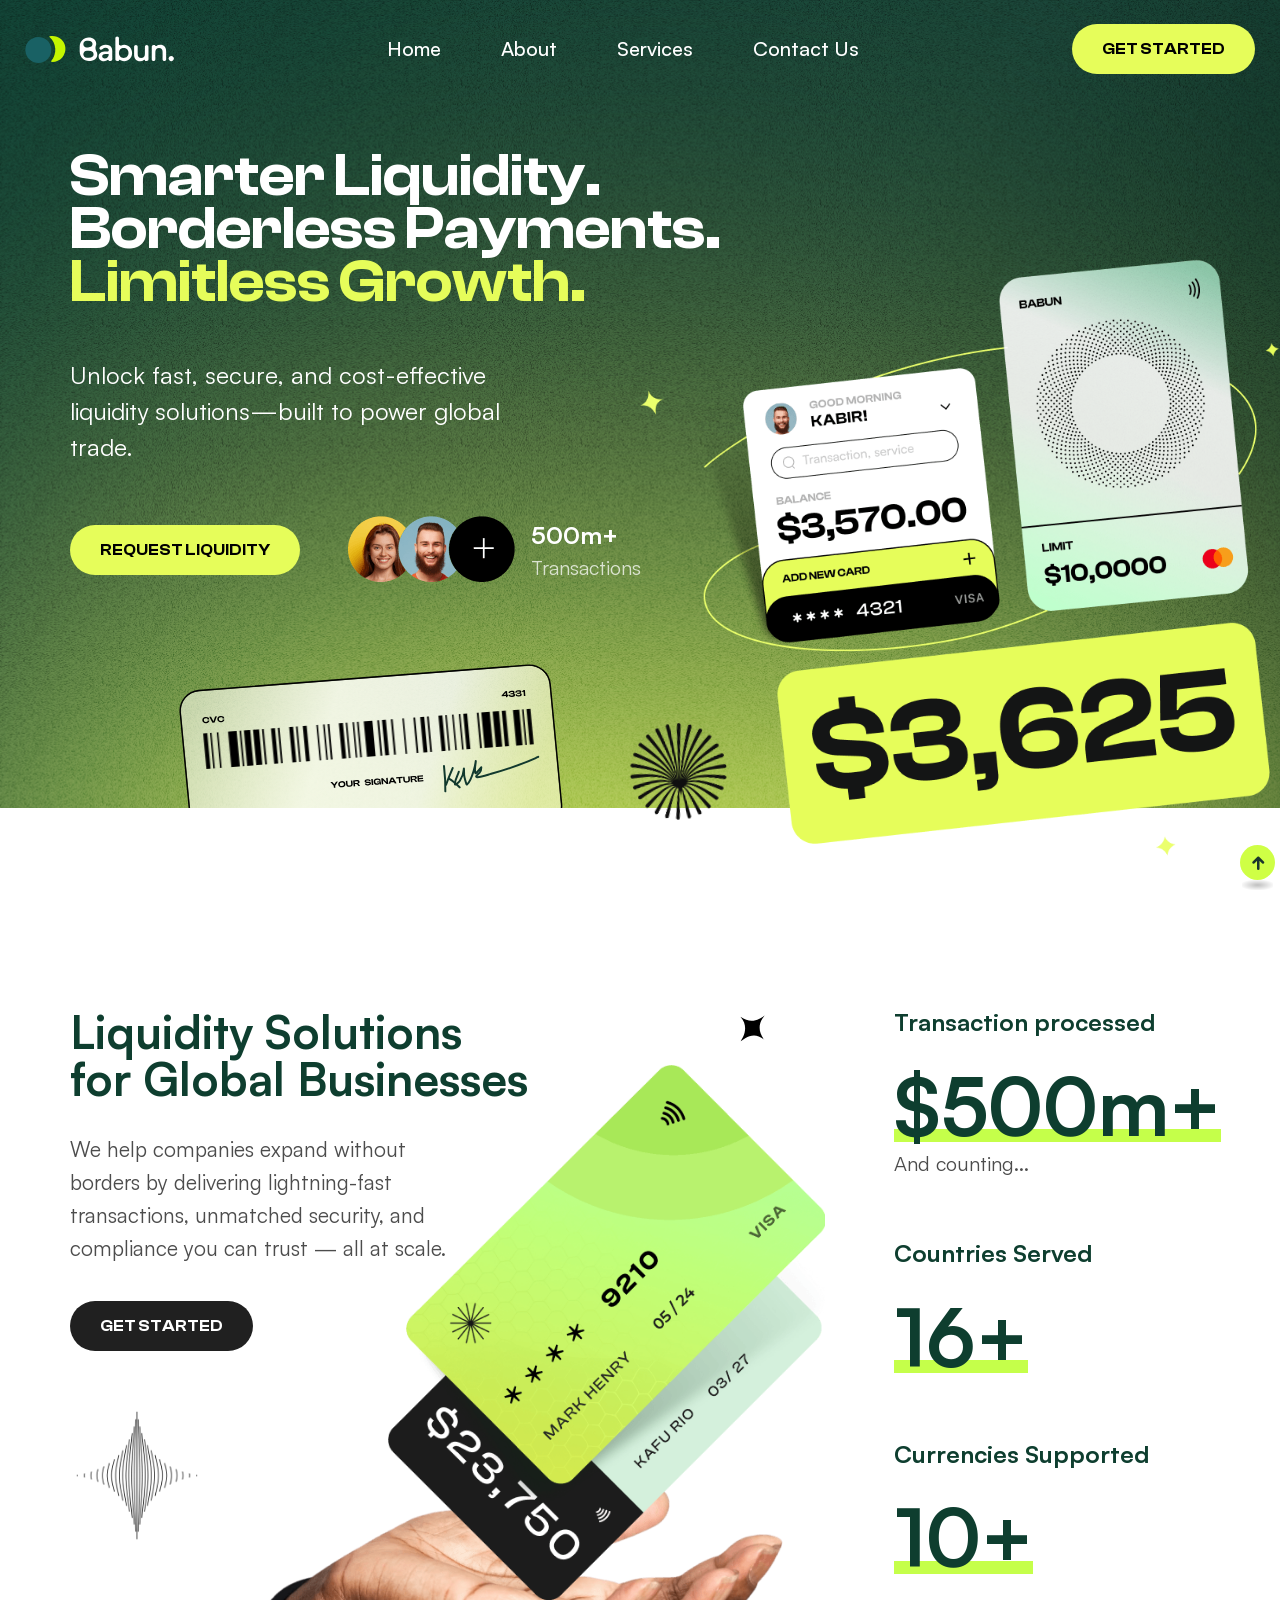
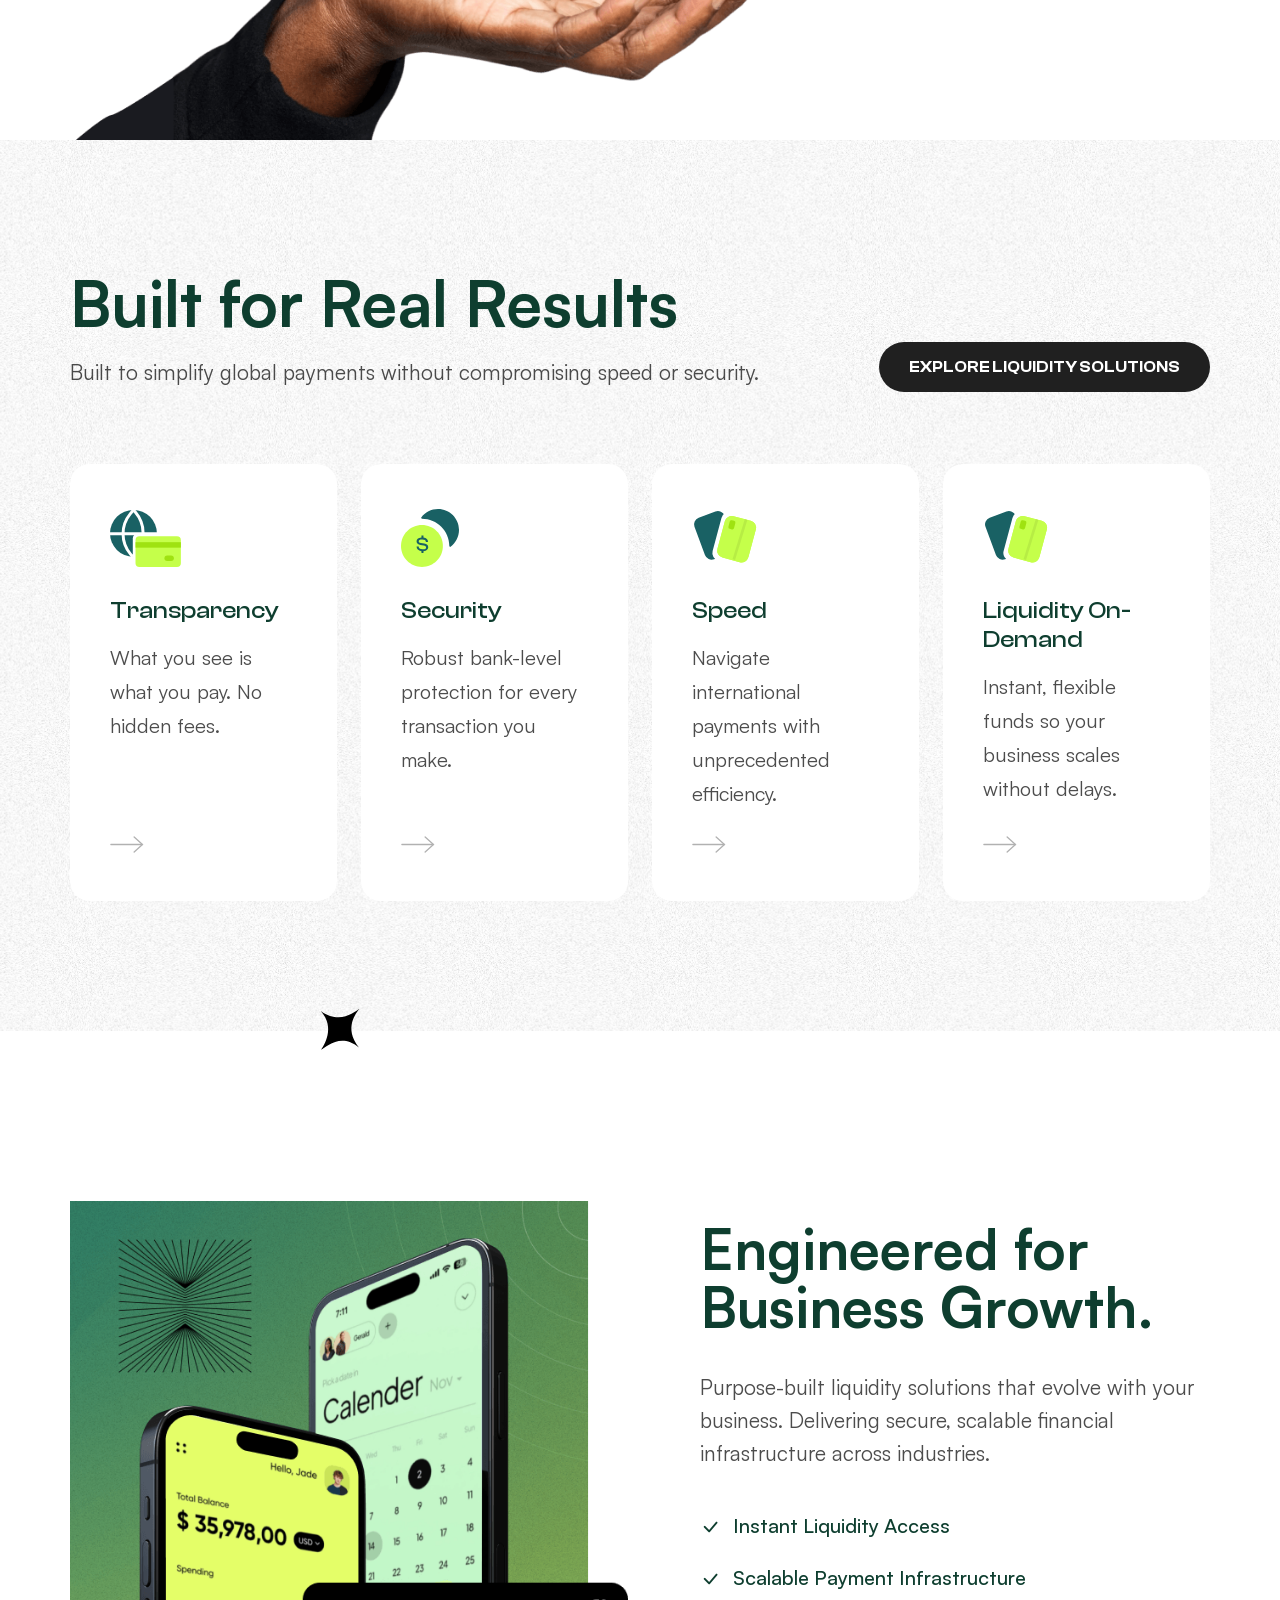
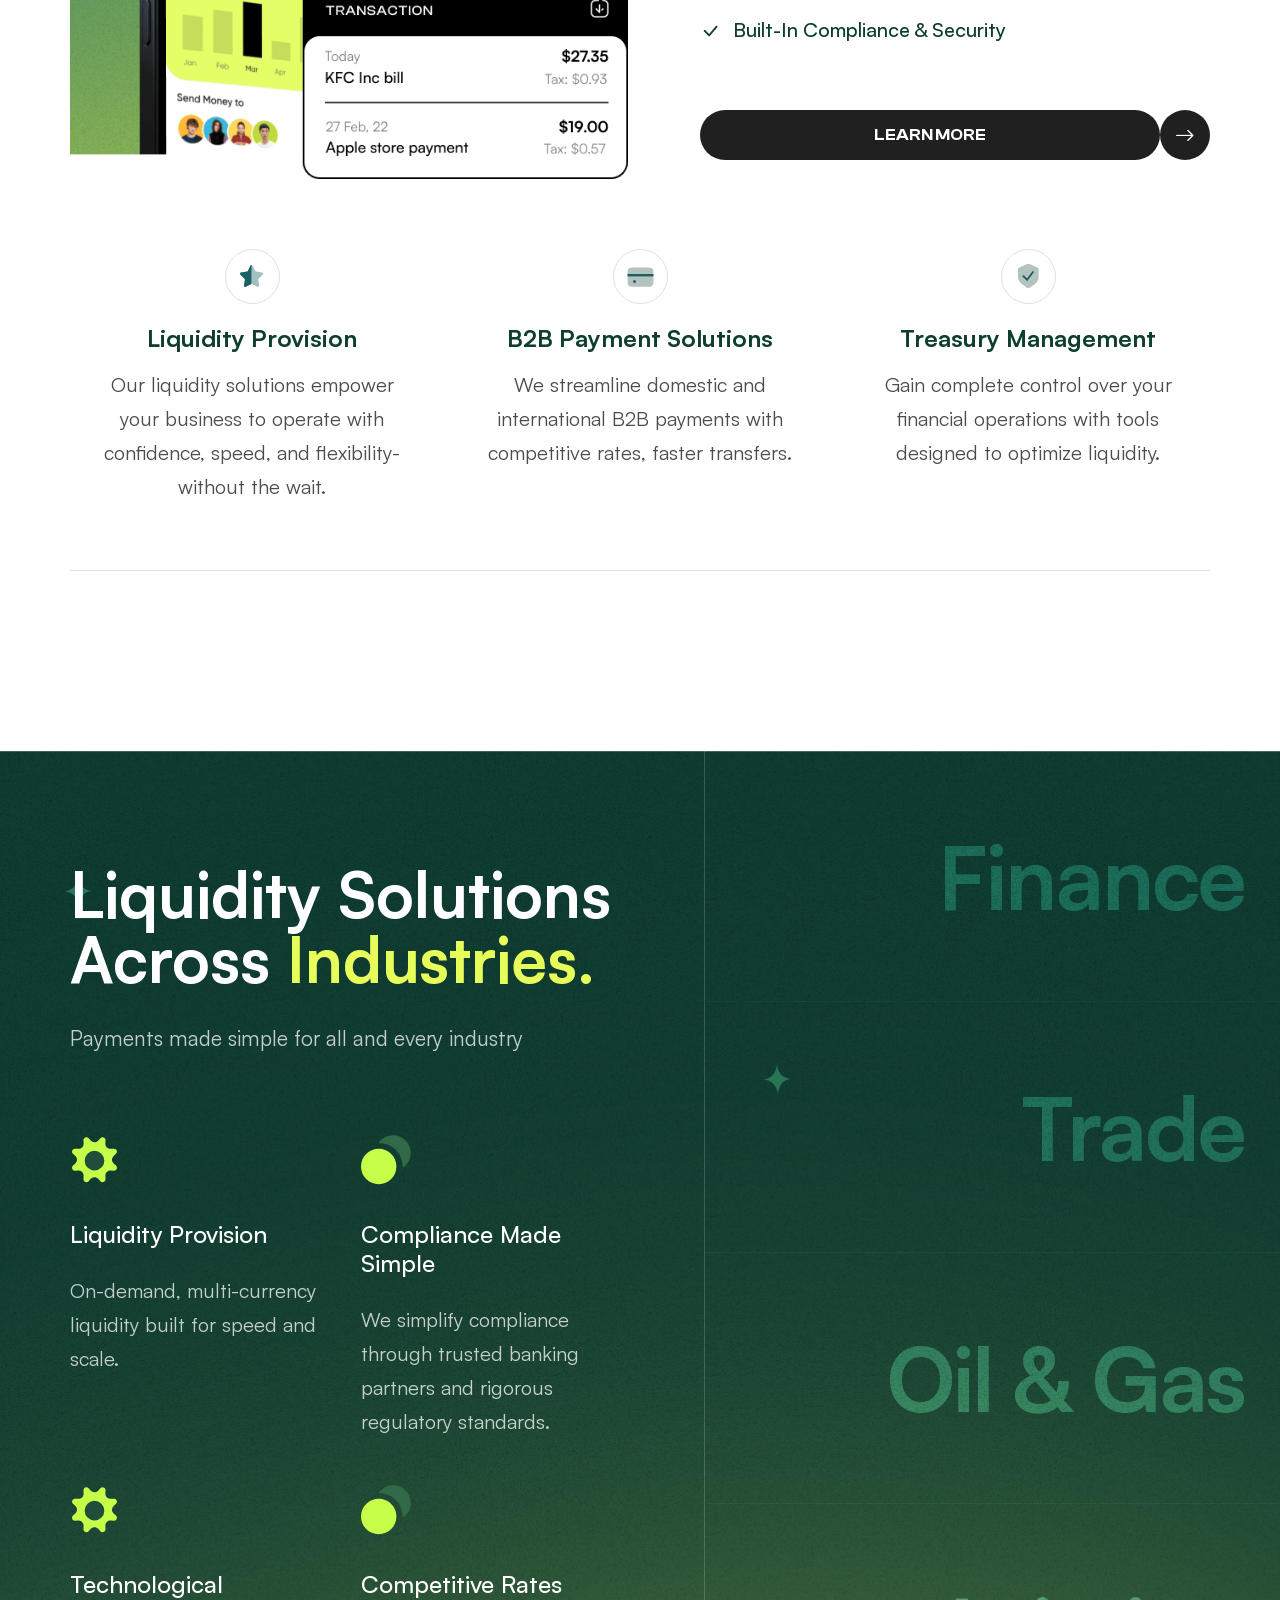
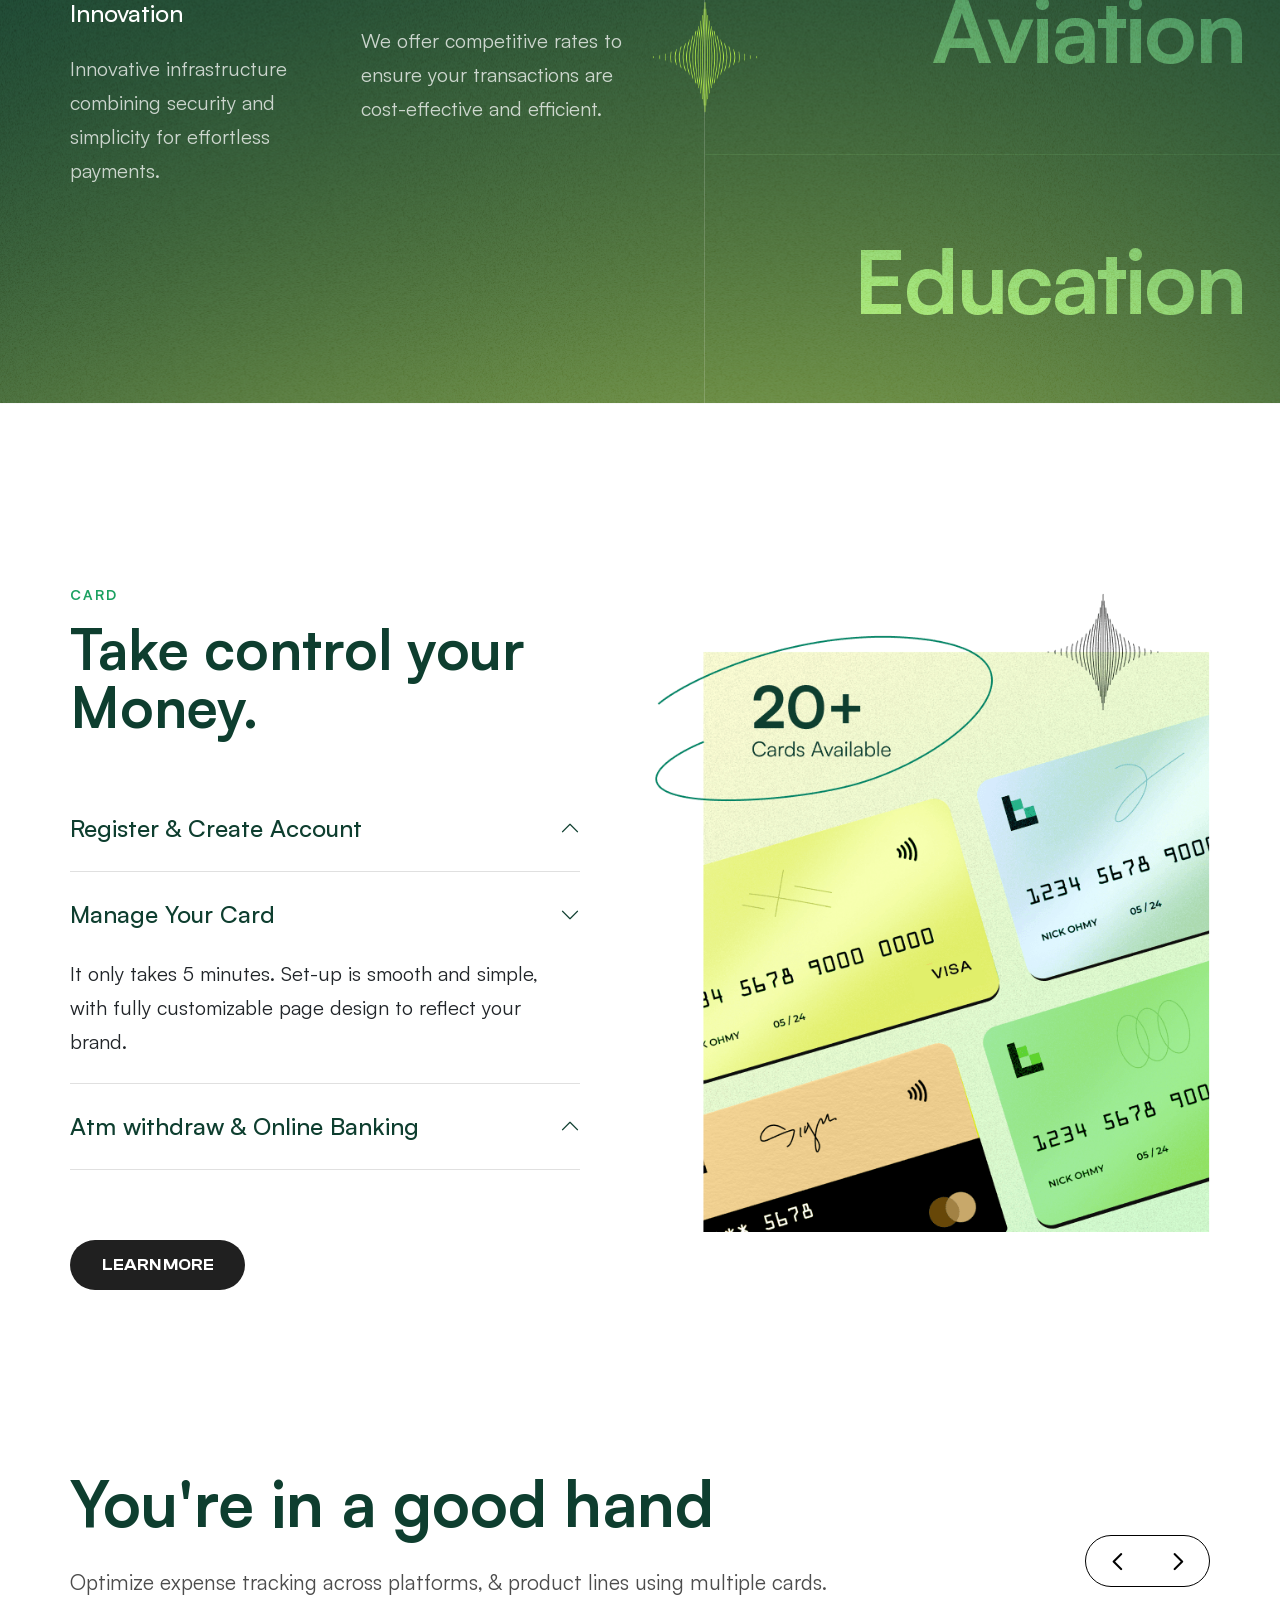
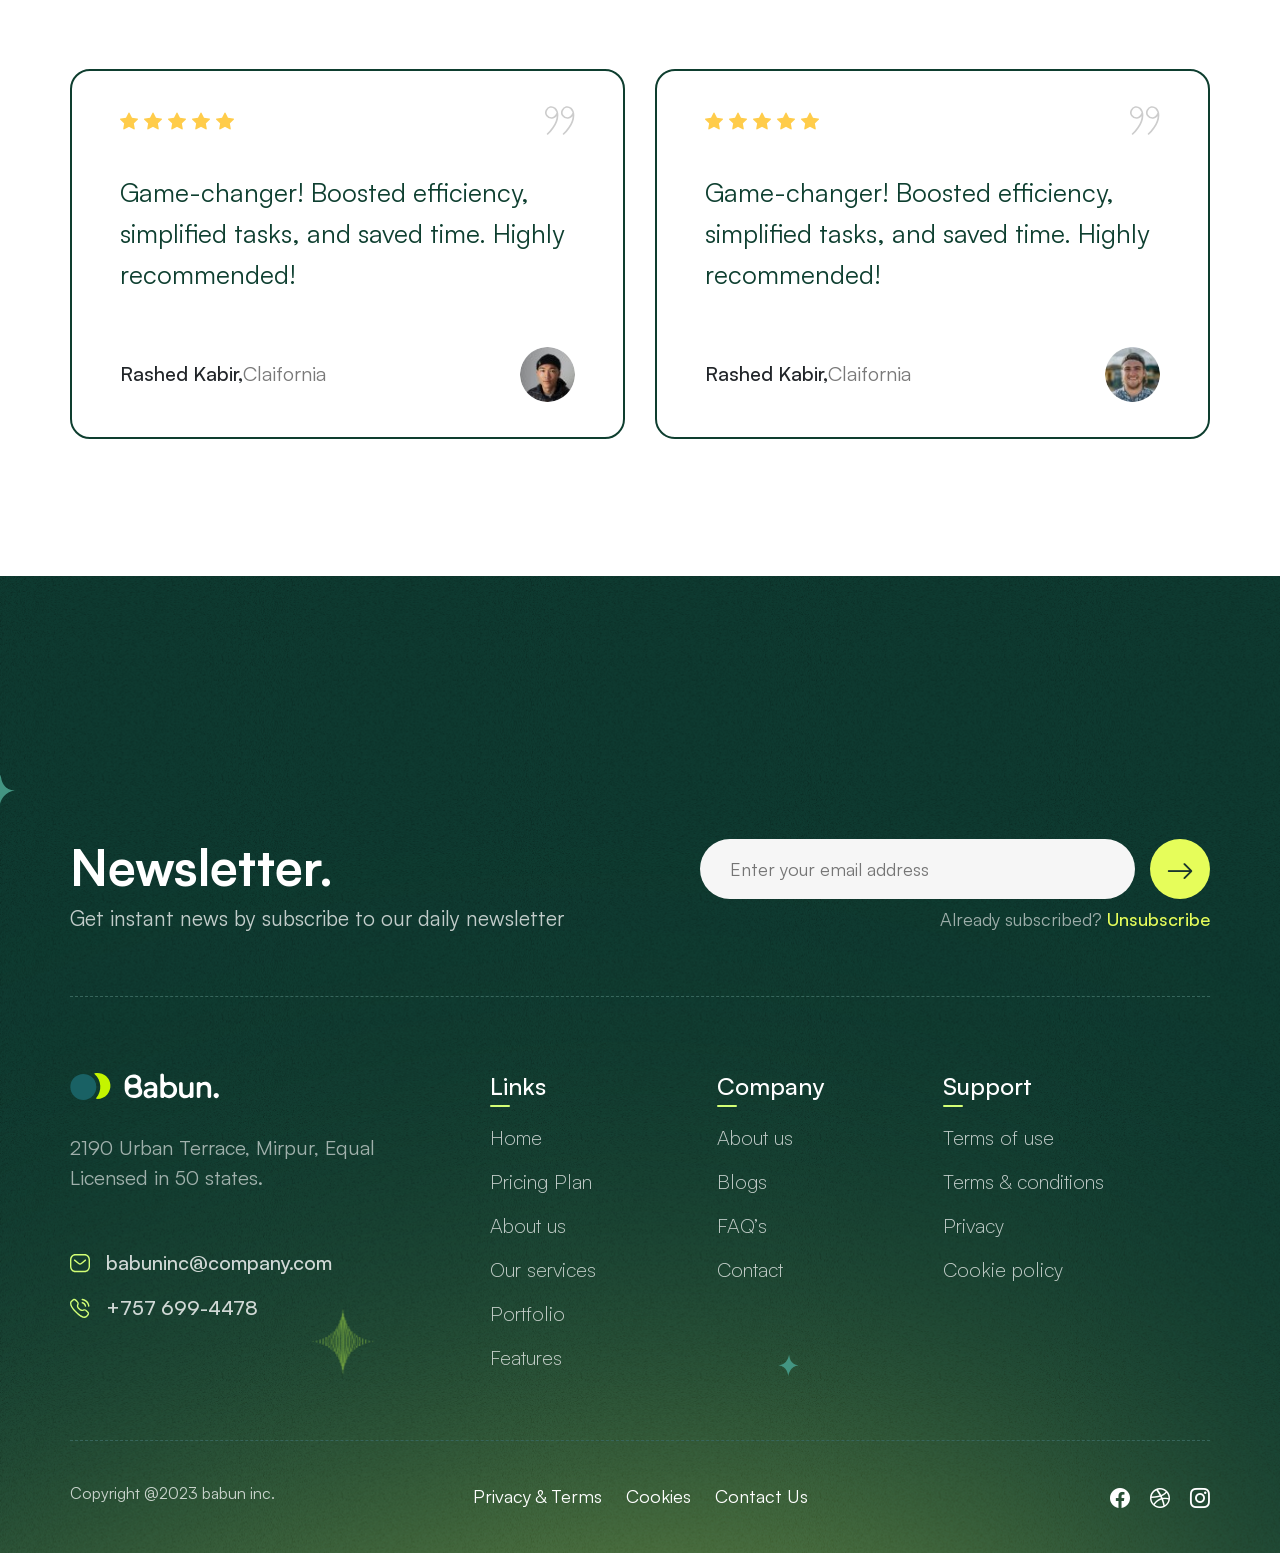
==== index.html @ 3e0ec075 "Add Bootstrap Validator and WOW.js for enhanced form validation and animations - Introduced `validat" ====
<!DOCTYPE html>
<html lang="en">

<head>
	<meta charset="UTF-8">
	<meta name="keywords" content="Digital marketing agency, Digital marketing company, Digital marketing services">
	<meta name="description" content="Babun is a beautiful website template designed for Business & Consulting websites.">
    <meta property="og:site_name" content="Babun">
    <meta property="og:url" content="https://creativegigstf.com">
    <meta property="og:type" content="website">
    <meta property="og:title" content="Babun - Business & Consulting HTML5 Template">
	<meta name='og:image' content='images/assets/ogg.png'>
	<!-- For IE -->
	<meta http-equiv="X-UA-Compatible" content="IE=edge">
	<!-- For Resposive Device -->
	<meta name="viewport" content="width=device-width, initial-scale=1.0">
	<!-- For Window Tab Color -->
	<!-- Chrome, Firefox OS and Opera -->
	<meta name="theme-color" content="#1A4137">
	<!-- Windows Phone -->
	<meta name="msapplication-navbutton-color" content="#1A4137">
	<!-- iOS Safari -->
	<meta name="apple-mobile-web-app-status-bar-style" content="#1A4137">
	<title>Kredilink - Your link to seamless payment solution</title>
	<!-- Favicon -->
	<link rel="icon" type="image/png" sizes="56x56" href="images/fav-icon/icon.png">
	<!-- Bootstrap CSS -->
	<link rel="stylesheet" type="text/css" href="css/bootstrap.min.css" media="all">
	<!-- Main style sheet -->
	<link rel="stylesheet" type="text/css" href="css/style.min.css" media="all">
	<!-- responsive style sheet -->
	<link rel="stylesheet" type="text/css" href="css/responsive.css" media="all">
	<style>
		.hero-banner-four .hero-heading {
			font-size: 60px;
		}
		@media (min-width: 992px) and (max-width: 1199px) {
			.hero-banner-four .hero-heading {
				font-size: 50px;
			}
		}
	</style>

	<!-- Fix Internet Explorer ______________________________________-->
	<!--[if lt IE 9]>
			<script src="http://html5shiv.googlecode.com/svn/trunk/html5.js"></script>
			<script src="vendor/html5shiv.js"></script>
			<script src="vendor/respond.js"></script>
		<![endif]-->
</head>

<body>
	<div class="main-page-wrapper">
		<!-- ===================================================
				Loading Transition
			==================================================== -->
		<div id="preloader">
			<div id="ctn-preloader" class="ctn-preloader">
				<div class="icon"><img src="images/loader.svg" alt="" class="m-auto d-block" width="60"></div>
				<div class="txt-loading">
					<span data-text-preloader="B" class="letters-loading">
						B
					</span>
					<span data-text-preloader="a" class="letters-loading">
						a
					</span>
					<span data-text-preloader="b" class="letters-loading">
						b
					</span>
					<span data-text-preloader="u" class="letters-loading">
						u
					</span>
					<span data-text-preloader="n" class="letters-loading">
						n
					</span>
				</div>
			</div>
		</div>

		
		<!-- 
		=============================================
				Theme Main Menu
		============================================== 
		-->
		<header class="theme-main-menu menu-overlay menu-style-four white-vr sticky-menu">
			<div class="inner-content position-relative">
				<div class="top-header">
					<div class="d-flex align-items-center justify-content-between">
						<div class="logo order-lg-0">
							<a href="index.html" class="d-flex align-items-center">
								<img src="images/logo/logo_01.svg" alt="">
							</a>
						</div>
						<!-- logo -->
						<div class="right-widget d-none d-md-block ms-auto ms-lg-0 me-3 me-lg-0 order-lg-3">
							<a href="contact.html" class="btn-twelve tran3s">Get Started</a>
						</div> <!--/.right-widget-->
						<nav class="navbar navbar-expand-lg p0 order-lg-2">
							<button class="navbar-toggler d-block d-lg-none" type="button" data-bs-toggle="collapse"
								data-bs-target="#navbarNav" aria-controls="navbarNav" aria-expanded="false"
								aria-label="Toggle navigation">
								<span></span>
							</button>
							<div class="collapse navbar-collapse" id="navbarNav">
								<ul class="navbar-nav align-items-lg-center">
									<li class="d-block d-lg-none"><div class="logo"><a href="index.html" class="d-block"><img src="images/logo/logo_01.svg" alt=""></a></div></li>
									<li class="nav-item dropdown">
										<a class="nav-link dropdown-toggle" href="#" role="button" data-bs-toggle="dropdown"
											data-bs-auto-close="outside" aria-expanded="false">Home
										</a>
										<ul class="dropdown-menu">
                                            <li><a href="index.html" class="dropdown-item"><span>Finance</span></a></li>
                                            <li><a href="index-2.html" class="dropdown-item"><span>Business Consultancy</span></a></li>
                                            <li><a href="index-3.html" class="dropdown-item"><span>Banking</span></a></li>
                                            <li><a href="index-4.html" class="dropdown-item"><span>Payment Solution</span></a></li>
                                            <li><a href="index-5.html" class="dropdown-item"><span>Digital Agency</span></a></li>
                                            <li><a href="index-6.html" class="dropdown-item"><span>Marketing</span></a></li>
											<li><a href="index-7.html" class="dropdown-item"><span>Insurance</span></a></li>
											<li><a href="index-8.html" class="dropdown-item"><span>Tax Agency</span></a></li>
                                        </ul>
									</li>
									<li class="nav-item">
									<a class="nav-link" href="about.html" role="button">About</a>
								</li>
								<li class="nav-item">
									<a class="nav-link" href="services.html" role="button">Services</a>
								</li>
									<li class="nav-item">
										<a class="nav-link" href="contact.html" role="button">Contact Us</a>
									</li>
									<li class="d-md-none ps-2 pe-2"><a href="contact.html" class="btn-twelve w-100 mt-15 tran3s">Get Started</a></li>
								</ul>
							</div>
						</nav>
					</div>
				</div> <!--/.top-header-->
			</div> <!-- /.inner-content -->
		</header> 
		<!-- /.theme-main-menu -->



		<!-- 
		=============================================
			Hero Banner
		============================================== 
		-->
		<div class="hero-banner-four pt-150 sm-pt-130 pb-225 lg-pb-150 xs-pb-100 position-relative">
			<div class="container position-relative">
				<div class="row">
					<div class="col-xxl-9 col-md-8">
						<h1 class="hero-heading text-white position-relative wow fadeInUp">Smarter Liquidity. <br>Borderless Payments. <span>Limitless Growth.</span></h1>
						<div class="row">
                            <div class="col-xl-8 col-lg-9">
                                <p class="text-xl text-white pt-40 md-pt-20 pb-35 md-pb-30 wow fadeInUp" data-wow-delay="0.1s">Unlock fast, secure, and cost-effective liquidity solutions—built to power global trade.
                            </div>
                        </div>
						<div class="d-lg-inline-flex align-items-center wow fadeInUp" data-wow-delay="0.2s">
							<a href="contact.html" class="btn-twelve tran3s me-3 me-xl-5">Request Liquidity</a>
							<div class="d-flex align-items-center md-mt-20">
								<img src="images/lazy.svg" data-src="images/assets/screen_12.png" alt="" class="lazy-img avatar">
								<div class="ps-3">
									<strong class="text-white d-block text-xl">500m+</strong>
									<span class="text-white opacity-75">Transactions</span>
								</div>
							</div>
						</div>
					</div>
				</div>
			</div>
			<div class="media-wrapper wow fadeInUp">
                <img src="images/lazy.svg" data-src="images/assets/screen_13.png" alt="" class="lazy-img w-100">
            </div>
            <img src="images/lazy.svg" data-src="images/shape/shape_14.svg" alt="" class="lazy-img shapes shape_01">
			<img src="images/lazy.svg" data-src="images/assets/screen_21.svg" alt="" class="lazy-img shapes shape_02 wow fadeInUp">
		</div>
		<!-- /.hero-banner-four -->


		<!-- 
		=============================================
		    Text Feature Six
		============================================== 
		-->
		<div class="text-feature-six position-relative mt-200 lg-mt-120">
			<div class="container">
                <div class="position-relative pb-140 xl-pb-100 md-pb-60">
                    <div class="row justify-content-center">
                        <div class="col-lg-5">
                            <div class="title-two mb-30">
                                <!-- <div class="upper-title">Visa & Mastercard</div> -->
								<h2 style="font-size: 46px;">Liquidity Solutions for Global Businesses</h2>
							</div>
							<!-- /.title-two -->
                            <p class="text-lg mb-35 pe-xl-5 me-xl-4">We help companies expand without borders by delivering lightning-fast transactions, unmatched security, and compliance you can trust — all at scale.</p>
                            <a href="contact.html" class="btn-thirteen tran3s me-5">Get Started</a>
                        </div>
                        <div class="col-lg-4 ms-auto">
                            <div class="ps-xl-5 ms-xxl-2 md-mt-60">
                                <div class="card-style-ten lg-mb-40">
                                    <h4 class="fw-bold">Transaction processed</h4>
                                    <!-- <p>Digital agency with top rated talented people provide quality.</p> -->
                                    <div class="main-count d-inline-block position-relative fw-bold">$<span class="counter">500</span>m+</div>
                                    <div>And counting...</div>
                                </div>
                                <!-- /.card-style-ten -->
                                <div class="card-style-ten">
                                    <h4 class="fw-bold">Countries Served</h4>
                                    <!-- <p>Digital agency with top rated talented people provide quality.</p> -->
                                    <div class="main-count d-inline-block position-relative fw-bold"><span class="counter">16</span>+</div>
                                    <!-- <div>Total Active user</div> -->
                                </div>
                                <!-- /.card-style-ten -->
								 <div class="card-style-ten">
                                    <h4 class="fw-bold">Currencies Supported</h4>
                                    <!-- <p>Digital agency with top rated talented people provide quality.</p> -->
                                    <div class="main-count d-inline-block position-relative fw-bold"><span class="counter">10</span>+</div>
                                    <!-- <div>Total Active user</div> -->
                                </div>
                                <!-- /.card-style-ten -->
                            </div>
                        </div>
                    </div>
                    <div class="media-wrapper">
                        <img src="images/lazy.svg" data-src="images/assets/hand.png" alt="" class="lazy-img w-100">
                        <img src="images/lazy.svg" data-src="images/assets/screen_14.png" alt="" class="lazy-img shapes screen_01">
                    </div>
                    <img src="images/lazy.svg" data-src="images/shape/shape_15.png" alt="" class="lazy-img shapes shape_01">
                    <img src="images/lazy.svg" data-src="images/shape/shape_16.svg" alt="" class="lazy-img shapes shape_02">
                </div>
            </div>
		</div>
		<!-- /.text-feature-six -->


		<!-- 
		=============================================
			BLock Feature Eight
		============================================== 
		-->
		<div class="block-feature-eight position-relative pt-130 lg-pt-80 pb-130 lg-pb-60">
			<div class="container">
				<div class="position-relative">
					<div class="title-two mb-20 lg-mb-10">
                        <h2>Built for Real Results</h2>
                    </div>
                    <!-- /.title-two -->
                    <p class="text-lg mb-45 lg-mb-10">Built to simplify global payments without compromising speed or security.</p>
					<div class="row">
						<div class="col-lg-3 d-flex wow fadeInUp">
							<div class="card-style-eleven vstack tran3s w-100 mt-30">
								<img src="images/lazy.svg" data-src="images/icon/icon_40.svg" alt="" class="lazy-img icon me-auto">
								<h4 class="fw-500 mt-30 mb-15">Transparency</h4>
								<p class="mb-25">What you see is what you pay. No hidden fees.</p>
								<a class="arrow-btn tran3s mt-auto stretched-link"><img src="images/lazy.svg" data-src="images/icon/icon_09.svg" alt="" class="lazy-img"></a>
							</div>
							<!-- /.card-style-eleven -->
						</div>
						<div class="col-lg-3 d-flex wow fadeInUp" data-wow-delay="0.1s">
							<div class="card-style-eleven vstack tran3s w-100 mt-30">
								<img src="images/lazy.svg" data-src="images/icon/icon_41.svg" alt="" class="lazy-img icon me-auto">
								<h4 class="fw-500 mt-30 mb-15">Security</h4>
								<p class="mb-25">Robust bank-level protection for every transaction you make.</p>
								<a class="arrow-btn tran3s mt-auto stretched-link"><img src="images/lazy.svg" data-src="images/icon/icon_09.svg" alt="" class="lazy-img"></a>
							</div>
							<!-- /.card-style-eleven -->
						</div>
						<div class="col-lg-3 d-flex wow fadeInUp" data-wow-delay="0.2s">
							<div class="card-style-eleven vstack tran3s w-100 mt-30">
								<img src="images/lazy.svg" data-src="images/icon/icon_42.svg" alt="" class="lazy-img icon me-auto">
								<h4 class="fw-500 mt-30 mb-15">Speed</h4>
								<p class="mb-25">Navigate international payments with unprecedented efficiency.</p>
								<a class="arrow-btn tran3s mt-auto stretched-link"><img src="images/lazy.svg" data-src="images/icon/icon_09.svg" alt="" class="lazy-img"></a>
							</div>
							<!-- /.card-style-eleven -->
						</div>
						<div class="col-lg-3 d-flex wow fadeInUp" data-wow-delay="0.2s">
							<div class="card-style-eleven vstack tran3s w-100 mt-30">
								<img src="images/lazy.svg" data-src="images/icon/icon_42.svg" alt="" class="lazy-img icon me-auto">
								<h4 class="fw-500 mt-30 mb-15">Liquidity On-Demand</h4>
								<p class="mb-25">Instant, flexible funds so your business scales without delays.</p>
								<a class="arrow-btn tran3s mt-auto stretched-link"><img src="images/lazy.svg" data-src="images/icon/icon_09.svg" alt="" class="lazy-img"></a>
							</div>
							<!-- /.card-style-eleven -->
						</div>
					</div>

					<div class="section-btn md-mt-40">
						<a href="service-v1.html" class="btn-thirteen tran3">Explore Liquidity solutions</a>
					</div>
					<!-- /.section-subheading -->
				</div>
			</div>
            <img src="images/lazy.svg" data-src="images/shape/shape_16.svg" alt="" class="lazy-img shapes shape_01">
		</div>
		<!-- /.block-feature-eight -->
		


		<!--
		=====================================================
			Text Feature Seven
		=====================================================
		-->
		<div class="text-feature-seven mt-170 lg-mt-80">
			<div class="container">
				<div class="row align-items-center">
					<div class="col-lg-6 order-lg-last wow fadeInRight">
                        <div class="ps-xl-5 ms-xxl-4">
                            <div class="title-three mb-35 md-mb-20">
                                <!-- <div class="upper-title">management</div> -->
                                <h2>Engineered for Business Growth.</h2>
                            </div>
                            <!-- /.title-three -->
                            <p class="text-lg mb-40 lg-mb-30">Purpose-built liquidity solutions that evolve with your business. Delivering secure, scalable financial infrastructure across industries.</p>
                            <ul class="style-none">
                                <li>Instant Liquidity Access</li>
                                <li>Scalable Payment Infrastructure</li>
                                <li>Built-In Compliance & Security</li>
                            </ul>
                            <div class="d-flex justify-content-between align-items-center mt-65 lg-mt-50">
                                <a href="about-us-v1.html" class="btn-thirteen tran3 flex-fill">Learn More</a>
                                <a href="about-us-v1.html" class="btn-fourteen tran3s"><i class="bi bi-arrow-right"></i></a>
                            </div>
                        </div>
                    </div>
                    <div class="col-lg-6 col-md-8 m-auto wow fadeInLeft">
                        <div class="media-wrapper md-mt-60">
                            <img src="images/lazy.svg" data-src="images/assets/screen_15.png" alt="" class="lazy-img">
                        </div>
                    </div>
				</div>

                <div class="border-bottom mt-40 pb-50 sm-pb-30">
                    <div class="row">
						<div class="col-lg-4 d-flex wow fadeInUp">
							<div class="card-style-twelve w-100 text-center mt-30">
								<div class="icon m-auto tran3s d-flex align-items-center justify-content-center rounded-circle"><img src="images/lazy.svg" data-src="images/icon/icon_43.svg" alt="" class="lazy-img"></div>
								<h4 class="fw-bold mt-20 mb-15">Liquidity Provision</h4>
								<p class="ps-xl-4 pe-xl-4">Our liquidity solutions empower your business to operate with confidence, speed, and flexibility-without the wait.</p>
							</div>
							<!-- /.card-style-twelve -->
						</div>
						<div class="col-lg-4 d-flex wow fadeInUp" data-wow-delay="0.1s">
							<div class="card-style-twelve w-100 text-center mt-30">
								<div class="icon m-auto tran3s d-flex align-items-center justify-content-center rounded-circle"><img src="images/lazy.svg" data-src="images/icon/icon_44.svg" alt="" class="lazy-img"></div>
								<h4 class="fw-bold mt-20 mb-15">B2B Payment Solutions</h4>
								<p class="ps-xl-4 pe-xl-4">We streamline domestic and international B2B payments with competitive rates, faster transfers.</p>
							</div>
							<!-- /.card-style-twelve -->
						</div>
						<div class="col-lg-4 d-flex wow fadeInUp" data-wow-delay="0.2s">
							<div class="card-style-twelve w-100 text-center mt-30">
								<div class="icon m-auto tran3s d-flex align-items-center justify-content-center rounded-circle"><img src="images/lazy.svg" data-src="images/icon/icon_45.svg" alt="" class="lazy-img"></div>
								<h4 class="fw-bold mt-20 mb-15">Treasury Management</h4>
								<p class="ps-xl-4 pe-xl-4">Gain complete control over your financial operations with tools designed to optimize liquidity.</p>
							</div>
							<!-- /.card-style-twelve -->
						</div>
					</div>
                </div>
			</div>
		</div>
		<!-- /.text-feature-seven -->

		<!--
		=====================================================
			Text Feature Nine
		=====================================================
		-->
		<div class="text-feature-nine position-relative mt-180 lg-mt-80">
			<div class="container">
				<div class="position-relative">
					<div class="row">
						<div class="col-lg-6 wow fadeInLeft">
							<div class="pt-110 lg-pt-80 pb-90 xl-pb-200 md-pb-50 pe-xxl-5">
                                <div class="title-two mb-30">
                                    <h2 class="text-white">Liquidity Solutions Across <span>Industries.</span></h2>
                                </div>
                                <!-- /.title-two -->
                                <p class="text-lg text-white opacity-75 mb-50 lg-mb-30">Payments made simple for all and every industry</p>
                                <div class="row">
                                    <div class="col-sm-6">
                                        <div class="block mt-30">
                                            <img src="images/lazy.svg" data-src="images/icon/icon_46.svg" alt="" class="lazy-img icon">
                                            <h4 class="fw-500 text-white mt-35 lg-mt-30 mb-25">Liquidity Provision</h4>
                                            <p class="text-white opacity-75">On-demand, multi-currency liquidity built for speed and scale.</p>
                                        </div>
                                        <!-- /.block -->
                                    </div>
                                    <div class="col-sm-6">
                                        <div class="block mt-30">
                                            <img src="images/lazy.svg" data-src="images/icon/icon_47.svg" alt="" class="lazy-img icon">
                                            <h4 class="fw-500 text-white mt-35 lg-mt-30 mb-25">Compliance Made Simple</h4>
                                            <p class="text-white opacity-75">We simplify compliance through trusted banking partners and rigorous regulatory standards.</p>
                                        </div>
                                        <!-- /.block -->
                                    </div>
                                </div>
								<div class="row">
                                    <div class="col-sm-6">
                                        <div class="block mt-30">
                                            <img src="images/lazy.svg" data-src="images/icon/icon_46.svg" alt="" class="lazy-img icon">
                                            <h4 class="fw-500 text-white mt-35 lg-mt-30 mb-25">Technological Innovation</h4>
                                            <p class="text-white opacity-75">Innovative infrastructure combining security and simplicity for effortless payments.</p>
                                        </div>
                                        <!-- /.block -->
                                    </div>
                                    <div class="col-sm-6">
                                        <div class="block mt-30">
                                            <img src="images/lazy.svg" data-src="images/icon/icon_47.svg" alt="" class="lazy-img icon">
                                            <h4 class="fw-500 text-white mt-35 lg-mt-30 mb-25">Competitive Rates</h4>
                                            <p class="text-white opacity-75">We offer competitive rates to ensure your transactions are cost-effective and efficient.</p>
                                        </div>
                                        <!-- /.block -->
                                    </div>
                                </div>
                            </div>
						</div>
					</div>
				</div>
			</div>
			<div class="vertical-text-wrapper">
				<div class="text-list"><span>Finance</span></div>
				<div class="text-list"><span>Trade</span></div>
				<div class="text-list"><span>Oil & Gas</span></div>
				<div class="text-list"><span>Aviation</span></div>
				<div class="text-list"><span>Education</span></div>
				<img src="images/lazy.svg" data-src="images/shape/shape_17.svg" alt="" class="lazy-img shapes shape_01">
				<img src="images/lazy.svg" data-src="images/shape/shape_18.svg" alt="" class="lazy-img shapes shape_02">
			</div>
			<!-- /.vertical-text-wrapper -->
			<img src="images/lazy.svg" data-src="images/shape/shape_18.svg" alt="" class="lazy-img shapes shape_03">
			<!-- <img src="images/lazy.svg" data-src="images/assets/screen_17.png" alt="" class="lazy-img shapes shape_04"> -->
		</div>
		<!-- /.text-feature-nine -->


		<!--
		=====================================================
			Text Feature Eight
		=====================================================
		-->
		<div class="text-feature-eight mt-130 lg-mt-80">
			<div class="container">
				<div class="row">
					<div class="col-lg-6 wow fadeInLeft">
                        <div class="pe-xl-5 me-xxl-4 mt-50 lg-mt-10">
                            <div class="title-three mb-50 lg-mb-30">
                                <div class="upper-title">Card</div>
                                <h2>Take control your Money.</h2>
                            </div>
                            <!-- /.title-three -->
                            <div class="accordion accordion-style-three mb-70 lg-mb-40" id="accordionOne">
                                <div class="accordion-item">
                                    <h2 class="accordion-header">
                                        <button class="accordion-button collapsed" type="button" data-bs-toggle="collapse" data-bs-target="#collapseOne" aria-expanded="false" aria-controls="collapseOne">
                                            Register & Create Account
                                        </button>
                                      </h2>
                                      <div id="collapseOne" class="accordion-collapse collapse" data-bs-parent="#accordionOne">
                                        <div class="accordion-body">
                                            <p>It only takes 5 minutes. Set-up is smooth and simple, with fully customizable page design to reflect your brand.</p>
                                        </div>
                                      </div>
                                </div>
                                <div class="accordion-item">
                                    <h2 class="accordion-header">
                                        <button class="accordion-button" type="button" data-bs-toggle="collapse" data-bs-target="#collapseTwo" aria-expanded="true" aria-controls="collapseTwo">
                                            Manage Your Card
                                        </button>
                                    </h2>
                                    <div id="collapseTwo" class="accordion-collapse collapse show" data-bs-parent="#accordionOne">
                                        <div class="accordion-body">
                                            <p>It only takes 5 minutes. Set-up is smooth and simple, with fully customizable page design to reflect your brand.</p>
                                        </div>
                                    </div>
                                </div>
                                <div class="accordion-item">
                                    <h2 class="accordion-header">
                                        <button class="accordion-button collapsed" type="button" data-bs-toggle="collapse" data-bs-target="#collapseThree" aria-expanded="false" aria-controls="collapseThree">
                                            Atm withdraw & Online Banking
                                        </button>
                                    </h2>
                                    <div id="collapseThree" class="accordion-collapse collapse" data-bs-parent="#accordionOne">
                                        <div class="accordion-body">
                                            <p>It only takes 5 minutes. Set-up is smooth and simple, with fully customizable page design to reflect your brand.</p>
                                        </div>
                                    </div>
                                </div>
                            </div>
                            <a href="about-us-v1.html" class="btn-thirteen tran3 flex-fill">Learn More</a>
                        </div>
                    </div>
                    <div class="col-lg-6 col-md-8 m-auto wow fadeInRight">
                        <div class="media-wrapper md-mt-40">
                            <img src="images/lazy.svg" data-src="images/assets/screen_16.png" alt="" class="lazy-img ms-auto">
                        </div>
                    </div>
				</div>
			</div>
		</div>
		<!-- /.text-feature-eight -->
		


		



		<!-- 
		=============================================
			Feedback Section Four
		============================================== 
		-->
		<div class="feedback-section-four mt-180 lg-mt-80 mb-300">
			<div class="container">
				<div class="position-relative">
					<div class="title-two">
						<h2>You're in a good hand</h2>
					</div>
					<!-- /.title-two -->
					<p class="text-lg mt-30 lg-mt-20 mb-70 lg-mb-40">Optimize expense tracking across platforms, & product lines using multiple cards.</p>
					<div class="feedback-slider-four">
						<div class="item">
							<div class="feedback-block-four tran3s">
								<div class="d-flex align-items-center justify-content-between">
									<ul class="style-none d-flex rating">
										<li><i class="bi bi-star-fill"></i></li>
										<li><i class="bi bi-star-fill"></i></li>
										<li><i class="bi bi-star-fill"></i></li>
										<li><i class="bi bi-star-fill"></i></li>
										<li><i class="bi bi-star-fill"></i></li>
									</ul>
									<img src="images/icon/icon_48.svg" alt="" class="icon">
								</div>
								<blockquote>Game-changer! Boosted efficiency, simplified tasks, and saved time. Highly recommended!</blockquote>
								<div class="d-flex align-items-center justify-content-between">
									<div class="d-flex align-items-center">
										<div class="name fw-500 text-dark">Rashed Kabir,</div>
										<p class="m0 opacity-75">Claifornia</p>
									</div>
									<img src="images/media/img_08.jpg" alt="" class="avatar rounded-circle">
								</div>
							</div>
							<!-- /.feedback-block-four -->
						</div>
						<div class="item">
							<div class="feedback-block-four tran3s">
								<div class="d-flex align-items-center justify-content-between">
									<ul class="style-none d-flex rating">
										<li><i class="bi bi-star-fill"></i></li>
										<li><i class="bi bi-star-fill"></i></li>
										<li><i class="bi bi-star-fill"></i></li>
										<li><i class="bi bi-star-fill"></i></li>
										<li><i class="bi bi-star-fill"></i></li>
									</ul>
									<img src="images/icon/icon_48.svg" alt="" class="icon">
								</div>
								<blockquote>Game-changer! Boosted efficiency, simplified tasks, and saved time. Highly recommended!</blockquote>
								<div class="d-flex align-items-center justify-content-between">
									<div class="d-flex align-items-center">
										<div class="name fw-500 text-dark">Zubayer Hasan,</div>
										<p class="m0 opacity-75">Dhaka</p>
									</div>
									<img src="images/media/img_14.jpg" alt="" class="avatar rounded-circle">
								</div>
							</div>
							<!-- /.feedback-block-four -->
						</div>
						<div class="item">
							<div class="feedback-block-four tran3s">
								<div class="d-flex align-items-center justify-content-between">
									<ul class="style-none d-flex rating">
										<li><i class="bi bi-star-fill"></i></li>
										<li><i class="bi bi-star-fill"></i></li>
										<li><i class="bi bi-star-fill"></i></li>
										<li><i class="bi bi-star-fill"></i></li>
										<li><i class="bi bi-star-fill"></i></li>
									</ul>
									<img src="images/icon/icon_48.svg" alt="" class="icon">
								</div>
								<blockquote>Game-changer! Boosted efficiency, simplified tasks, and saved time. Highly recommended!</blockquote>
								<div class="d-flex align-items-center justify-content-between">
									<div class="d-flex align-items-center">
										<div class="name fw-500 text-dark">Rashed Kabir,</div>
										<p class="m0 opacity-75">Claifornia</p>
									</div>
									<img src="images/media/img_15.jpg" alt="" class="avatar rounded-circle">
								</div>
							</div>
							<!-- /.feedback-block-four -->
						</div>
					</div>

					<ul class="slider-arrows slick-arrow-one d-flex justify-content-center style-none">
						<li class="prev_a slick-arrow"><i class="bi bi-chevron-left"></i></li>
						<li class="next_a slick-arrow"><i class="bi bi-chevron-right"></i></li>
					</ul>


					
				</div>
			</div>
		</div>
		<!-- /.feedback-section-four -->


		<!--
		=====================================================
			Footer
		=====================================================
		-->
		<div class="footer-large-wrapper position-relative">
			<!--
			=====================================================
				Newsletter Banner
			=====================================================
			-->
			<div class="newsletter-banner white-vr">
				<div class="container">
					<div class="main-wrapper bottom-border">
						<div class="row">
							<div class="col-lg-6">
								<h2 class="text-white fw-bold">Newsletter.</h2>
								<p class="text-lg text-white opacity-75 md-pb-20">Get instant news by subscribe to our daily newsletter</p>
							</div>
							<div class="col-lg-6">
								<form action="#" class="me-auto ms-auto me-lg-0">
									<div class="d-flex align-items-center justify-content-between">
										<input type="email" placeholder="Enter your email address">
										<button class="rounded-circle tran3s"><i class="bi bi-arrow-right"></i></button>
									</div>
									<p class="text-center text-lg-end m0 pt-5">Already subscribed? <a href="#" class="fw-500">Unsubscribe</a></p>
								</form>
							</div>
						</div>
					</div>
					<!-- /.main-wrapper -->
				</div>
			</div>


			<!--
			=====================================================
				Footer Four
			=====================================================
			-->
			<div class="footer-four">
				<div class="container">
					<div class="inner-wrapper">
						<div class="row justify-content-between">
							<div class="col-lg-4 footer-intro mb-40">
								<div class="logo mb-25">
									<a href="index.html">
										<img src="images/logo/logo_01.svg" alt="">
									</a>
								</div> 
								<!-- logo -->
								<p class="mb-55 md-mb-30">2190 Urban Terrace, Mirpur, Equal <br>Licensed in 50 states.</p>
								<ul class="style-none">
									<li class="d-flex align-items-center">
										<img src="images/lazy.svg" data-src="images/icon/icon_49.svg" alt="" class="lazy-img icon me-3">
										<a href="#">babuninc@company.com</a>
									</li>
									<li class="d-flex align-items-center">
										<img src="images/lazy.svg" data-src="images/icon/icon_50.svg" alt="" class="lazy-img icon me-3">
										<a href="#">+757 699-4478</a>
									</li>
								</ul>
							</div>
							<div class="col-lg-2 col-sm-4 mb-20">
								<h5 class="footer-title">Links</h5>
								<ul class="footer-nav-link style-none">
									<li><a href="index.html">Home</a></li>
									<li><a href="pricing.html">Pricing Plan</a></li>
									<li><a href="about-us-v1.html">About us</a></li>
									<li><a href="service-v1.html">Our services</a></li>
									<li><a href="project-v1.html">Portfolio</a></li>
									<li><a href="service-v2.html">Features</a></li>
								</ul>
							</div>
							<div class="col-lg-2 col-sm-4 mb-20">
								<h5 class="footer-title">Company</h5>
								<ul class="footer-nav-link style-none">
									<li><a href="about-us-v2.html">About us</a></li>
									<li><a href="blog-v2.html">Blogs</a></li>
									<li><a href="faq.html">FAQ’s</a></li>
									<li><a href="contact.html">Contact</a></li>
								</ul>
							</div>
							<div class="col-xxl-2 col-lg-3 col-sm-4 mb-20">
								<h5 class="footer-title">Support</h5>
								<ul class="footer-nav-link style-none">
									<li><a href="contact.html">Terms of use</a></li>
									<li><a href="contact.html">Terms & conditions</a></li>
									<li><a href="contact.html">Privacy</a></li>
									<li><a href="contact.html">Cookie policy</a></li>
								</ul>
							</div>
						</div>
					</div> <!-- /.inner-wrapper -->
				</div>
				<div class="container">
					<div class="bottom-footer">
						<div class="row">
							<div class="col-xl-4 col-lg-3 order-lg-3 mb-15">
								<ul class="style-none d-flex align-items-center justify-content-center justify-content-lg-end social-icon">
									<li><a href="#"><i class="bi bi-facebook"></i></a></li>
									<li><a href="#"><i class="bi bi-dribbble"></i></a></li>
									<li><a href="#"><i class="bi bi-instagram"></i></a></li>
								</ul>
							</div>
							<div class="col-xl-4 col-lg-6 order-lg-2 mb-15">
								<ul class="style-none bottom-nav d-flex justify-content-center order-lg-last">
									<li><a href="contact.html">Privacy & Terms</a></li>
									<li><a href="contact.html">Cookies</a></li>
									<li><a href="contact.html">Contact Us</a></li>
								</ul>
							</div>
							<div class="col-xl-4 col-lg-3 order-lg-1 mb-15">
								<div class="copyright text-center text-lg-start order-lg-first">Copyright @2023 babun inc.</div>
							</div>
						</div>
					</div>
					<!-- /.bottom-footer -->
				</div>
			</div> <!-- /.footer-four -->
		</div>


		<!-- Modal -->
        <div class="modal fade" id="loginModal" tabindex="-1" aria-hidden="true">
            <div class="modal-dialog modal-fullscreen modal-dialog-centered">
                <div class="container">
                    <div class="user-data-form modal-content">
                        <button type="button" class="btn-close" data-bs-dismiss="modal" aria-label="Close"></button>
						<div class="form-wrapper m-auto">
							<ul class="nav nav-tabs border-0 w-100" role="tablist">
								<li class="nav-item" role="presentation">
									<button class="nav-link active" data-bs-toggle="tab" data-bs-target="#fc1" role="tab">Login</button>
								</li>
								<li class="nav-item" role="presentation">
									<button class="nav-link" data-bs-toggle="tab" data-bs-target="#fc2" role="tab">Signup</button>
								</li>
							</ul>
							<div class="tab-content mt-30">
								<div class="tab-pane show active" role="tabpanel" id="fc1">
									<div class="text-center mb-20">
										<h2>Hi, Welcome Back!</h2>
										<p>Still don't have an account? <a href="#">Sign up</a></p>
									</div>
									<form action="#">
										<div class="row">
											<div class="col-12">
												<div class="input-group-meta position-relative mb-25">
													<label>Email*</label>
													<input type="email" placeholder="Youremail@gmail.com">
												</div>
											</div>
											<div class="col-12">
												<div class="input-group-meta position-relative mb-20">
													<label>Password*</label>
													<input type="password" placeholder="Enter Password" class="pass_log_id">
													<span class="placeholder_icon"><span class="passVicon"><img src="images/icon/icon_13.svg" alt=""></span></span>
												</div>
											</div>
											<div class="col-12">
												<div class="agreement-checkbox d-flex justify-content-between align-items-center">
													<div>
														<input type="checkbox" id="remember">
														<label for="remember">Keep me logged in</label>
													</div>
													<a href="#">Forget Password?</a>
												</div> <!-- /.agreement-checkbox -->
											</div>
											<div class="col-12">
												<button class="btn-four w-100 tran3s d-block mt-20">Login</button>
											</div>
										</div>
									</form>
								</div>
								<!-- /.tab-pane -->
								<div class="tab-pane" role="tabpanel" id="fc2">
									<div class="text-center mb-20">
										<h2>Register</h2>
										<p>Already have an account? <a href="#">Login</a></p>
									</div>
									<form action="#">
										<div class="row">
											<div class="col-12">
												<div class="input-group-meta position-relative mb-25">
													<label>Name*</label>
													<input type="text" placeholder="Zubayer Hasan">
												</div>
											</div>
											<div class="col-12">
												<div class="input-group-meta position-relative mb-25">
													<label>Email*</label>
													<input type="email" placeholder="zubayerhasan@gmail.com">
												</div>
											</div>
											<div class="col-12">
												<div class="input-group-meta position-relative mb-20">
													<label>Password*</label>
													<input type="password" placeholder="Enter Password" class="pass_log_id">
													<span class="placeholder_icon"><span class="passVicon"><img src="images/icon/icon_13.svg" alt=""></span></span>
												</div>
											</div>
											<div class="col-12">
												<div class="agreement-checkbox d-flex justify-content-between align-items-center">
													<div>
														<input type="checkbox" id="remember2">
														<label for="remember2">By hitting the "Register" button, you agree to the <a href="#">Terms conditions</a> & <a href="#">Privacy Policy</a></label>
													</div>
												</div> <!-- /.agreement-checkbox -->
											</div>
											<div class="col-12">
												<button class="btn-four w-100 tran3s d-block mt-20">Sign up</button>
											</div>
										</div>
									</form>
								</div>
								<!-- /.tab-pane -->
							</div>
							
							<div class="d-flex align-items-center mt-30 mb-10">
								<div class="line"></div>
								<span class="pe-3 ps-3 fs-6">OR</span>
								<div class="line"></div>
							</div>
							<div class="row">
								<div class="col-sm-6">
									<a href="#" class="social-use-btn d-flex align-items-center justify-content-center tran3s w-100 mt-10">
										<img src="images/icon/google.png" alt="">
										<span class="ps-3">Signup with Google</span>
									</a>
								</div>
								<div class="col-sm-6">
									<a href="#" class="social-use-btn d-flex align-items-center justify-content-center tran3s w-100 mt-10">
										<img src="images/icon/facebook.png" alt="">
										<span class="ps-3">Signup with Facebook</span>
									</a>
								</div>
							</div>
						</div>
						<!-- /.form-wrapper -->
                    </div>
                    <!-- /.user-data-form -->
                </div>
            </div>
        </div>


		<button class="scroll-top">
			<i class="bi bi-arrow-up-short"></i>
		</button>




		<!-- Optional JavaScript _____________________________  -->

		<!-- jQuery first, then Bootstrap JS -->
		<!-- jQuery -->
		<script src="vendor/jquery.min.js"></script>
		<!-- Bootstrap JS -->
		<script src="vendor/bootstrap/js/bootstrap.bundle.min.js"></script>
		<!-- WOW js -->
		<script src="vendor/wow/wow.min.js"></script>
		<!-- Slick Slider -->
		<script src="vendor/slick/slick.min.js"></script>
		<!-- Fancybox -->
		<script src="vendor/fancybox/dist/jquery.fancybox.min.js"></script>
		<!-- Lazy -->
		<script src="vendor/jquery.lazy.min.js"></script>
		<!-- js Counter -->
		<script src="vendor/jquery.counterup.min.js"></script>
		<script src="vendor/jquery.waypoints.min.js"></script>
		
		<!-- validator js -->
		<script src="vendor/validator.js"></script>

		<!-- Theme js -->
		<script src="js/theme.js"></script>
	</div> <!-- /.main-page-wrapper -->
</body>

</html>
---- css/style.min.css ----
@import"../fonts/Satoshi/css/satoshi.css";@import"../fonts/ClashDisplay/css/clash-display.css";@import"../fonts/Magnita/Magnita.css";@import"../fonts/bootstrap-icons-1.10.2/font.css";::-webkit-scrollbar{width:5px}::-webkit-scrollbar-track{background:#fff}::-webkit-scrollbar-thumb{background:#19352d;border-radius:0}body{font-family:"Satoshi";font-weight:normal;font-size:20px;position:relative;color:rgba(0,0,0,.7)}.main-page-wrapper{overflow-x:hidden}.h1,h1,.h2,h2,.h3,h3,.h4,h4,.h5,h5,.h6,h6{font-weight:500;color:#19352d}.h1,h1{font-size:85px;line-height:1.023em}.h2,h2{font-size:64px;line-height:1.1em}.h4,h4{font-size:24px}p{line-height:1.7em}.text-xl{font-size:28px;line-height:1.5em}.text-lg{font-size:24px;line-height:1.583em}.text-md{font-size:22px}hr{opacity:.09;margin:5px 0}.fw-600{font-weight:600}.fw-500{font-weight:500}.border-30{border-radius:30px}.border-40{border-radius:40px}.border-100{border-radius:100px}.shapes{position:absolute;z-index:-1}.light-bg{background-color:#edf1ee}.light-bg-deep{background-color:#ebf3ee}.font-magnita{font-family:"Magnita"}.light-bg-page-wrapper{background:#edf8eb}.color-deep{color:#1f5e59}.box-layout{margin:30px}.ctn-preloader{height:100%;position:fixed;left:0;top:0;width:100%;z-index:999999;background:#fff;display:flex;align-items:center;justify-content:center;flex-direction:column}.ctn-preloader .icon{animation:rotated 8s infinite linear}.ctn-preloader .txt-loading{-webkit-user-select:none;-moz-user-select:none;user-select:none;margin-top:30px}.ctn-preloader .txt-loading .letters-loading{font-family:"ClashDisplay";font-weight:500;letter-spacing:8px;display:inline-block;color:rgba(12,58,48,.12);position:relative;font-size:40px;line-height:30px}.ctn-preloader .txt-loading .letters-loading::before{animation:letters-loading 4s infinite;color:#0c3a30;content:attr(data-text-preloader);left:0;opacity:0;top:0;line-height:30px;position:absolute}.ctn-preloader .txt-loading .letters-loading:nth-child(2):before{animation-delay:.2s}.ctn-preloader .txt-loading .letters-loading:nth-child(3):before{animation-delay:.4s}.ctn-preloader .txt-loading .letters-loading:nth-child(4):before{animation-delay:.6s}.ctn-preloader .txt-loading .letters-loading:nth-child(5):before{animation-delay:.8s}.ctn-preloader .txt-loading .letters-loading:nth-child(6):before{animation-delay:1s}.ctn-preloader .txt-loading .letters-loading:nth-child(7):before{animation-delay:1.2s}.ctn-preloader .txt-loading .letters-loading:nth-child(8):before{animation-delay:1.4s}@keyframes spinner{to{transform:rotateZ(360deg)}}@keyframes letters-loading{0%,75%,100%{opacity:0;transform:rotateY(-90deg)}25%,50%{opacity:1;transform:rotateY(0deg)}}.scroll-top{width:35px;height:35px;line-height:32px;font-weight:900;position:fixed;bottom:20px;right:5px;z-index:99;text-align:center;color:#19352d;font-size:25px;cursor:pointer;border-radius:50%;background:#cfff45;transition:all .3s ease-in-out}.scroll-top:after{position:absolute;z-index:-1;content:"";top:100%;left:5%;height:10px;width:90%;opacity:1;background:radial-gradient(ellipse at center, rgba(0, 0, 0, 0.25) 0%, rgba(0, 0, 0, 0) 80%)}.tran3s{transition:all .3s ease-in-out}.tran4s{transition:all .4s ease-in-out}.tran5s{transition:all .5s ease-in-out}.tran6s{transition:all .6s ease-in-out}.btn-one{font-weight:700;font-size:18px;line-height:48px;padding:0 30px;text-align:center;border-radius:40px;color:#000;background-color:#cfff45;transition:all .3s ease-in-out 0s}.btn-one:hover{background-color:#29594b;color:#fff}.btn-two{font-weight:500;font-size:20px;color:#fff;line-height:52px;text-align:center;padding:0 35px;border:1px solid #fff;border-radius:50px;transition:all .3s ease-in-out 0s}.btn-two .icon{width:1.35em}.btn-two:hover{background:#29594b;border-color:#29594b}.btn-three{font-size:18px;font-weight:700;color:#000}.btn-three img{width:22px;margin-top:3px}.btn-three:hover span{text-decoration:underline}.btn-three.border-style{border:1px solid #000;border-radius:40px;padding:12px 25px;transition:all .3s ease-in-out 0s}.btn-three.border-style:hover{background-color:#d0ff45;border-color:#d0ff45}.btn-three.border-style:hover span{text-decoration:none}.btn-four{font-weight:700;font-size:18px;line-height:50px;padding:0 38px;text-align:center;border-radius:50px;color:#fff;background-color:#29594b;transition:all .3s ease-in-out 0s}.btn-four:hover{background-color:#cfff45;color:#000}.btn-five .text{font-weight:500;font-style:italic;color:#19352d;text-decoration:underline}.btn-five .icon{width:48px;height:48px;background:#29594b;color:#fff;font-size:22px;margin-left:12px}.btn-five:hover .icon{background:#cfff45;color:#19352d}.btn-six{font-weight:700;font-size:18px;line-height:48px;padding:0 38px;text-align:center;border-radius:50px;color:#29594b;border:1px solid #29594b;transition:all .3s ease-in-out 0s}.btn-six:hover{background-color:#cfff45;border-color:#cfff45;color:#000}.btn-seven .text{font-weight:500;font-style:italic;color:#19352d}.btn-seven .icon{width:50px;height:50px;background:#29594b;margin-left:45px;position:relative}.btn-seven .icon:before{content:"";position:absolute;width:30px;height:2px;background:#29594b;left:-30px;top:50%}.btn-seven:hover .text{text-decoration:underline}.btn-eight .text{font-weight:700;font-size:18px;color:#19352d}.btn-eight .icon{width:45px;height:45px;border:1px solid #fff;font-size:20px;background:#29594b;color:#fff;margin-left:10px;transition:all .3s ease-in-out 0s}.btn-eight:hover .text{text-decoration:underline}.btn-eight:hover .icon{background:#cfff45;color:#19352d}.btn-nine{font-size:40px;width:105px;height:105px;color:#19352d;border:1px solid #29594b}.btn-nine:hover{background:#cfff45;border-color:#cfff45}.btn-ten{font-size:18px;font-weight:700;padding:0 35px;min-width:160px;text-align:center;background:#101010;color:#fff;line-height:50px}.btn-ten:hover{background:#29594b}.btn-eleven .text{font-weight:700;font-size:18px;color:#000}.btn-eleven .icon{width:45px;height:45px;background:#000;margin-left:38px;position:relative}.btn-eleven .icon img{width:30px}.btn-eleven .icon:before{content:"";position:absolute;width:26px;height:2px;background:#000;left:-26px;top:50%}.btn-eleven:hover .text{text-decoration:underline}.btn-eleven:hover .icon{background:#29594b}.btn-twelve{font-family:"ClashDisplay";font-weight:600;text-transform:uppercase;font-size:16px;line-height:50px;padding:0 30px;text-align:center;border-radius:40px;color:#000;background-color:#e6fd5a;transition:all .3s ease-in-out 0s}.btn-twelve:hover{background-color:#000;color:#fff}.btn-thirteen{font-family:"ClashDisplay";font-weight:600;text-transform:uppercase;font-size:16px;line-height:50px;padding:0 30px;text-align:center;border-radius:40px;color:#fff;min-width:175px;background-color:#202020;transition:all .3s ease-in-out 0s}.btn-thirteen:hover{background-color:#e6fd5a;color:#000}.btn-fourteen{width:50px;height:50px;border-radius:50%;font-size:20px;line-height:46px;text-align:center;color:#fff;background-color:#202020;transition:all .3s ease-in-out 0s}.btn-fourteen:hover{background-color:#e6fd5a;color:#000}.btn-fifteen{line-height:46px;border:2px solid #000;border-radius:40px;font-size:18px;font-weight:700;min-width:135px;padding:0 30px;text-align:center;color:#000;background-color:#dfff5e;transition:all .3s ease-in-out 0s}.btn-fifteen:hover{background-color:#000;color:#fff}.btn-sixteen{color:#000;font-weight:700;font-size:18px;padding:0 35px;line-height:50px;border:1px solid #000;position:relative;display:inline-block;background:#fff}.btn-sixteen:before{position:absolute;content:"";top:-14px;height:14px;width:calc(100% + 3px);left:6px;transform:skewX(-45deg);background:#000;transition:all .3s ease-in-out 0s}.btn-sixteen:after{position:absolute;content:"";right:-16px;height:calc(100% + 1px);width:15px;top:-7px;transform:skewY(-45deg);background:#000;transition:all .3s ease-in-out 0s}.btn-sixteen:hover{background:#dfff5e}.btn-seventeen{color:#000;font-weight:500;padding:0 30px;line-height:55px;border-radius:40px;background:#ffe86b}.btn-seventeen i{margin-left:8px}.btn-seventeen:hover{background:#dfff5e}.btn-eighteen{font-size:18px;color:#fff;font-weight:700;padding:0 38px;line-height:52px;border-radius:10px;background:#1f5e59;text-align:center}.btn-eighteen:hover{background:#cfff45;color:#19352d}.btn-nineteen{font-size:18px;color:#1f5e59;font-weight:700;padding:0 30px;line-height:50px;border:1px solid #1f5e59;border-radius:10px;text-align:center}.btn-nineteen:hover{background:#1f5e59;color:#fff}.btn-twenty{font-weight:500;text-transform:uppercase;font-size:16px;line-height:55px;padding:0 45px;text-align:center;border-radius:40px;color:#1f5e59;min-width:175px;background-color:#d0ff45;transition:all .3s ease-in-out 0s}.btn-twenty:hover{background-color:#e6fd5a;color:#000}.btn-twentyOne{font-weight:500;font-size:18px;line-height:55px;padding:0 38px;text-align:center;border-radius:40px;color:#000;background-color:#ffdb1e;transition:all .3s ease-in-out 0s}.btn-twentyOne:hover{background-color:#000;color:#fff}.btn-twentytwo{font-weight:500;font-size:18px;line-height:53px;padding:0 38px;text-align:center;border-radius:40px;color:#fff;border:1px solid #fff;transition:all .3s ease-in-out 0s}.btn-twentytwo:hover{background-color:#cfff45;border-color:#cfff45;color:#000}.title-one .upper-title{font-weight:500;margin-bottom:14px;color:#46846a}.title-one h2{font-weight:700}.title-two .upper-title{font-weight:500;margin-bottom:5px;color:#1ca161}.title-two h2{font-size:72px;font-weight:700;line-height:1.027em;color:#0e3e2f}.title-two h2 span{color:#e6fd5a}.title-two .upper-title-two{text-transform:uppercase;font-size:18px;letter-spacing:2px;color:rgba(0,0,0,.4)}.title-three .upper-title{font-weight:700;letter-spacing:2px;font-size:14px;text-transform:uppercase;margin-bottom:15px;color:#1ca161}.title-three h2{font-weight:700;line-height:1.03em;color:#0e3e2f}.title-four h2{font-family:"Magnita";font-size:68px;line-height:1.323em;color:#000}*{margin:0;padding:0;box-sizing:border-box}a{text-decoration:none;display:inline-block;color:inherit}a:hover,a:focus,a:visited{text-decoration:none;outline:none}img{max-width:100%;display:block}button{border:none;outline:none;box-shadow:none;display:block;padding:0;cursor:pointer;background:rgba(0,0,0,0);color:inherit}button:focus{outline:none}input,textarea{outline:none;box-shadow:none;transition:all .3s ease-in-out}audio,video,canvas{max-width:100%}iframe{border:none !important}.style-none{list-style:none;padding-left:0;margin-bottom:0}.p0{padding:0 !important}.m0{margin:0 !important}.theme-mb-0{margin-bottom:0}.theme-pb-0{padding-bottom:0}.pt-5{padding-top:5px !important}.pt-10{padding-top:10px}.pt-15{padding-top:15px}.pt-20{padding-top:20px}.pt-25{padding-top:25px}.pt-30{padding-top:30px}.pt-35{padding-top:35px}.pt-40{padding-top:40px}.pt-45{padding-top:45px}.pt-50{padding-top:50px}.pt-55{padding-top:55px}.pt-60{padding-top:60px}.pt-65{padding-top:65px}.pt-70{padding-top:70px}.pt-75{padding-top:75px}.pt-80{padding-top:80px}.pt-85{padding-top:85px}.pt-90{padding-top:90px}.pt-95{padding-top:95px}.pt-100{padding-top:100px}.pt-110{padding-top:110px}.pt-120{padding-top:120px}.pt-130{padding-top:130px}.pt-140{padding-top:140px}.pt-150{padding-top:150px}.pt-160{padding-top:160px}.pt-170{padding-top:170px}.pt-180{padding-top:180px}.pt-190{padding-top:190px}.pt-200{padding-top:200px}.pt-225{padding-top:225px}.pt-250{padding-top:250px}.pt-300{padding-top:300px}.pt-350{padding-top:350px}.pb-5{padding-bottom:5px !important}.pb-10{padding-bottom:10px}.pb-15{padding-bottom:15px}.pb-20{padding-bottom:20px}.pb-25{padding-bottom:25px}.pb-30{padding-bottom:30px}.pb-35{padding-bottom:35px}.pb-40{padding-bottom:40px}.pb-45{padding-bottom:45px}.pb-50{padding-bottom:50px}.pb-55{padding-bottom:55px}.pb-60{padding-bottom:60px}.pb-65{padding-bottom:65px}.pb-70{padding-bottom:70px}.pb-75{padding-bottom:75px}.pb-80{padding-bottom:80px}.pb-85{padding-bottom:85px}.pb-90{padding-bottom:90px}.pb-95{padding-bottom:95px}.pb-100{padding-bottom:100px}.pb-110{padding-bottom:110px}.pb-120{padding-bottom:120px}.pb-130{padding-bottom:130px}.pb-140{padding-bottom:140px}.pb-150{padding-bottom:150px}.pb-160{padding-bottom:160px}.pb-170{padding-bottom:170px}.pb-180{padding-bottom:180px}.pb-190{padding-bottom:190px}.pb-200{padding-bottom:200px}.pb-225{padding-bottom:225px}.pb-250{padding-bottom:250px}.pb-300{padding-bottom:300px}.pb-350{padding-bottom:350px}.mt-5{margin-top:5px !important}.mt-10{margin-top:10px}.mt-15{margin-top:15px}.mt-20{margin-top:20px}.mt-25{margin-top:25px}.mt-30{margin-top:30px}.mt-35{margin-top:35px}.mt-40{margin-top:40px}.mt-45{margin-top:45px}.mt-50{margin-top:50px}.mt-55{margin-top:55px}.mt-60{margin-top:60px}.mt-65{margin-top:65px}.mt-70{margin-top:70px}.mt-75{margin-top:75px}.mt-80{margin-top:80px}.mt-85{margin-top:85px}.mt-90{margin-top:90px}.mt-95{margin-top:95px}.mt-100{margin-top:100px}.mt-110{margin-top:110px}.mt-120{margin-top:120px}.mt-130{margin-top:130px}.mt-140{margin-top:140px}.mt-150{margin-top:150px}.mt-160{margin-top:160px}.mt-170{margin-top:170px}.mt-180{margin-top:180px}.mt-190{margin-top:190px}.mt-200{margin-top:200px}.mt-225{margin-top:225px}.mt-250{margin-top:250px}.mt-300{margin-top:300px}.mt-350{margin-top:350px}.mb-5{margin-bottom:5px !important}.mb-10{margin-bottom:10px}.mb-15{margin-bottom:15px}.mb-20{margin-bottom:20px}.mb-25{margin-bottom:25px}.mb-30{margin-bottom:30px}.mb-35{margin-bottom:35px}.mb-40{margin-bottom:40px}.mb-45{margin-bottom:45px}.mb-50{margin-bottom:50px}.mb-55{margin-bottom:55px}.mb-60{margin-bottom:60px}.mb-65{margin-bottom:65px}.mb-70{margin-bottom:70px}.mb-75{margin-bottom:75px}.mb-80{margin-bottom:80px}.mb-85{margin-bottom:85px}.mb-90{margin-bottom:90px}.mb-95{margin-bottom:95px}.mb-100{margin-bottom:100px}.mb-110{margin-bottom:110px}.mb-120{margin-bottom:120px}.mb-130{margin-bottom:130px}.mb-140{margin-bottom:140px}.mb-150{margin-bottom:150px}.mb-160{margin-bottom:160px}.mb-170{margin-bottom:170px}.mb-180{margin-bottom:180px}.mb-190{margin-bottom:190px}.mb-200{margin-bottom:200px}.mb-225{margin-bottom:225px}.mb-250{margin-bottom:250px}.mb-300{margin-bottom:300px}.mb-350{margin-bottom:350px}@media(max-width: 1399px){.xl-p0{padding:0 !important}.xl-m0{margin:0 !important}.xl-pt-10{padding-top:10px !important}.xl-pt-20{padding-top:20px !important}.xl-pt-30{padding-top:30px !important}.xl-pt-40{padding-top:40px !important}.xl-pt-50{padding-top:50px !important}.xl-pt-60{padding-top:60px !important}.xl-pt-70{padding-top:70px !important}.xl-pt-80{padding-top:80px !important}.xl-pt-90{padding-top:90px !important}.xl-pt-100{padding-top:100px !important}.xl-pt-110{padding-top:110px !important}.xl-pt-120{padding-top:120px !important}.xl-pt-130{padding-top:130px !important}.xl-pt-140{padding-top:140px !important}.xl-pt-150{padding-top:150px !important}.xl-pt-200{padding-top:200px !important}.xl-pb-10{padding-bottom:10px !important}.xl-pb-20{padding-bottom:20px !important}.xl-pb-30{padding-bottom:30px !important}.xl-pb-40{padding-bottom:40px !important}.xl-pb-50{padding-bottom:50px !important}.xl-pb-60{padding-bottom:60px !important}.xl-pb-70{padding-bottom:70px !important}.xl-pb-80{padding-bottom:80px !important}.xl-pb-90{padding-bottom:90px !important}.xl-pb-100{padding-bottom:100px !important}.xl-pb-110{padding-bottom:110px !important}.xl-pb-120{padding-bottom:120px !important}.xl-pb-130{padding-bottom:130px !important}.xl-pb-140{padding-bottom:140px !important}.xl-pb-150{padding-bottom:150px !important}.xl-pb-200{padding-bottom:200px !important}.xl-mt-10{margin-top:10px !important}.xl-mt-20{margin-top:20px !important}.xl-mt-30{margin-top:30px !important}.xl-mt-40{margin-top:40px !important}.xl-mt-50{margin-top:50px !important}.xl-mt-60{margin-top:60px !important}.xl-mt-70{margin-top:70px !important}.xl-mt-80{margin-top:80px !important}.xl-mt-90{margin-top:90px !important}.xl-mt-100{margin-top:100px !important}.xl-mt-110{margin-top:110px !important}.xl-mt-120{margin-top:120px !important}.xl-mt-130{margin-top:130px !important}.xl-mt-140{margin-top:140px !important}.xl-mt-150{margin-top:150px !important}.xl-mt-200{margin-top:200px !important}.xl-mb-10{margin-bottom:10px !important}.xl-mb-20{margin-bottom:20px !important}.xl-mb-30{margin-bottom:30px !important}.xl-mb-40{margin-bottom:40px !important}.xl-mb-50{margin-bottom:50px !important}.xl-mb-60{margin-bottom:60px !important}.xl-mb-70{margin-bottom:70px !important}.xl-mb-80{margin-bottom:80px !important}.xl-mb-90{margin-bottom:90px !important}.xl-mb-100{margin-bottom:100px !important}.xl-mb-110{margin-bottom:110px !important}.xl-mb-120{margin-bottom:120px !important}.xl-mb-130{margin-bottom:130px !important}.xl-mb-140{margin-bottom:140px !important}.xl-mb-150{margin-bottom:150px !important}.xl-mb-200{margin-bottom:200px !important}}@media(max-width: 1199px){.lg-p0{padding:0 !important}.lg-m0{margin:0 !important}.lg-pt-10{padding-top:10px !important}.lg-pt-20{padding-top:20px !important}.lg-pt-30{padding-top:30px !important}.lg-pt-40{padding-top:40px !important}.lg-pt-50{padding-top:50px !important}.lg-pt-60{padding-top:60px !important}.lg-pt-70{padding-top:70px !important}.lg-pt-80{padding-top:80px !important}.lg-pt-90{padding-top:90px !important}.lg-pt-100{padding-top:100px !important}.lg-pt-110{padding-top:110px !important}.lg-pt-120{padding-top:120px !important}.lg-pt-130{padding-top:130px !important}.lg-pt-140{padding-top:140px !important}.lg-pt-150{padding-top:150px !important}.lg-pt-200{padding-top:200px !important}.lg-pb-10{padding-bottom:10px !important}.lg-pb-20{padding-bottom:20px !important}.lg-pb-30{padding-bottom:30px !important}.lg-pb-40{padding-bottom:40px !important}.lg-pb-50{padding-bottom:50px !important}.lg-pb-60{padding-bottom:60px !important}.lg-pb-70{padding-bottom:70px !important}.lg-pb-80{padding-bottom:80px !important}.lg-pb-90{padding-bottom:90px !important}.lg-pb-100{padding-bottom:100px !important}.lg-pb-110{padding-bottom:110px !important}.lg-pb-120{padding-bottom:120px !important}.lg-pb-130{padding-bottom:130px !important}.lg-pb-140{padding-bottom:140px !important}.lg-pb-150{padding-bottom:150px !important}.lg-pb-200{padding-bottom:200px !important}.lg-mt-10{margin-top:10px !important}.lg-mt-20{margin-top:20px !important}.lg-mt-30{margin-top:30px !important}.lg-mt-40{margin-top:40px !important}.lg-mt-50{margin-top:50px !important}.lg-mt-60{margin-top:60px !important}.lg-mt-70{margin-top:70px !important}.lg-mt-80{margin-top:80px !important}.lg-mt-90{margin-top:90px !important}.lg-mt-100{margin-top:100px !important}.lg-mt-110{margin-top:110px !important}.lg-mt-120{margin-top:120px !important}.lg-mt-130{margin-top:130px !important}.lg-mt-140{margin-top:140px !important}.lg-mt-150{margin-top:150px !important}.lg-mt-200{margin-top:200px !important}.lg-mb-10{margin-bottom:10px !important}.lg-mb-20{margin-bottom:20px !important}.lg-mb-30{margin-bottom:30px !important}.lg-mb-40{margin-bottom:40px !important}.lg-mb-50{margin-bottom:50px !important}.lg-mb-60{margin-bottom:60px !important}.lg-mb-70{margin-bottom:70px !important}.lg-mb-80{margin-bottom:80px !important}.lg-mb-90{margin-bottom:90px !important}.lg-mb-100{margin-bottom:100px !important}.lg-mb-110{margin-bottom:110px !important}.lg-mb-120{margin-bottom:120px !important}.lg-mb-130{margin-bottom:130px !important}.lg-mb-140{margin-bottom:140px !important}.lg-mb-150{margin-bottom:150px !important}.lg-mb-200{margin-bottom:200px !important}}@media(max-width: 991px){.md-p0{padding:0 !important}.md-m0{margin:0 !important}.md-pt-10{padding-top:10px !important}.md-pt-20{padding-top:20px !important}.md-pt-30{padding-top:30px !important}.md-pt-40{padding-top:40px !important}.md-pt-50{padding-top:50px !important}.md-pt-60{padding-top:60px !important}.md-pt-70{padding-top:70px !important}.md-pt-80{padding-top:80px !important}.md-pt-90{padding-top:90px !important}.md-pt-100{padding-top:100px !important}.md-pt-110{padding-top:110px !important}.md-pt-120{padding-top:120px !important}.md-pt-130{padding-top:130px !important}.md-pt-140{padding-top:140px !important}.md-pt-150{padding-top:150px !important}.md-pt-200{padding-top:200px !important}.md-pb-10{padding-bottom:10px !important}.md-pb-20{padding-bottom:20px !important}.md-pb-30{padding-bottom:30px !important}.md-pb-40{padding-bottom:40px !important}.md-pb-50{padding-bottom:50px !important}.md-pb-60{padding-bottom:60px !important}.md-pb-70{padding-bottom:70px !important}.md-pb-80{padding-bottom:80px !important}.md-pb-90{padding-bottom:90px !important}.md-pb-100{padding-bottom:100px !important}.md-pb-110{padding-bottom:110px !important}.md-pb-120{padding-bottom:120px !important}.md-pb-130{padding-bottom:130px !important}.md-pb-140{padding-bottom:140px !important}.md-pb-150{padding-bottom:150px !important}.md-pb-200{padding-bottom:200px !important}.md-mt-10{margin-top:10px !important}.md-mt-20{margin-top:20px !important}.md-mt-30{margin-top:30px !important}.md-mt-40{margin-top:40px !important}.md-mt-50{margin-top:50px !important}.md-mt-60{margin-top:60px !important}.md-mt-70{margin-top:70px !important}.md-mt-80{margin-top:80px !important}.md-mt-90{margin-top:90px !important}.md-mt-100{margin-top:100px !important}.md-mt-110{margin-top:110px !important}.md-mt-120{margin-top:120px !important}.md-mt-130{margin-top:130px !important}.md-mt-140{margin-top:140px !important}.md-mt-150{margin-top:150px !important}.md-mt-200{margin-top:200px !important}.md-mb-10{margin-bottom:10px !important}.md-mb-20{margin-bottom:20px !important}.md-mb-30{margin-bottom:30px !important}.md-mb-40{margin-bottom:40px !important}.md-mb-50{margin-bottom:50px !important}.md-mb-60{margin-bottom:60px !important}.md-mb-70{margin-bottom:70px !important}.md-mb-80{margin-bottom:80px !important}.md-mb-90{margin-bottom:90px !important}.md-mb-100{margin-bottom:100px !important}.md-mb-110{margin-bottom:110px !important}.md-mb-120{margin-bottom:120px !important}.md-mb-130{margin-bottom:130px !important}.md-mb-140{margin-bottom:140px !important}.md-mb-150{margin-bottom:150px !important}.md-mb-200{margin-bottom:200px !important}}@media(max-width: 767px){.sm-p0{padding:0 !important}.sm-m0{margin:0 !important}.sm-pt-10{padding-top:10px !important}.sm-pt-20{padding-top:20px !important}.sm-pt-30{padding-top:30px !important}.sm-pt-40{padding-top:40px !important}.sm-pt-50{padding-top:50px !important}.sm-pt-60{padding-top:60px !important}.sm-pt-70{padding-top:70px !important}.sm-pt-80{padding-top:80px !important}.sm-pt-90{padding-top:90px !important}.sm-pt-100{padding-top:100px !important}.sm-pt-110{padding-top:110px !important}.sm-pt-120{padding-top:120px !important}.sm-pt-130{padding-top:130px !important}.sm-pt-140{padding-top:140px !important}.sm-pt-150{padding-top:150px !important}.sm-pt-200{padding-top:200px !important}.sm-pb-10{padding-bottom:10px !important}.sm-pb-20{padding-bottom:20px !important}.sm-pb-30{padding-bottom:30px !important}.sm-pb-40{padding-bottom:40px !important}.sm-pb-50{padding-bottom:50px !important}.sm-pb-60{padding-bottom:60px !important}.sm-pb-70{padding-bottom:70px !important}.sm-pb-80{padding-bottom:80px !important}.sm-pb-90{padding-bottom:90px !important}.sm-pb-100{padding-bottom:100px !important}.sm-pb-110{padding-bottom:110px !important}.sm-pb-120{padding-bottom:120px !important}.sm-pb-130{padding-bottom:130px !important}.sm-pb-140{padding-bottom:140px !important}.sm-pb-150{padding-bottom:150px !important}.sm-pb-200{padding-bottom:200px !important}.sm-mt-10{margin-top:10px !important}.sm-mt-20{margin-top:20px !important}.sm-mt-30{margin-top:30px !important}.sm-mt-40{margin-top:40px !important}.sm-mt-50{margin-top:50px !important}.sm-mt-60{margin-top:60px !important}.sm-mt-70{margin-top:70px !important}.sm-mt-80{margin-top:80px !important}.sm-mt-90{margin-top:90px !important}.sm-mt-100{margin-top:100px !important}.sm-mt-110{margin-top:110px !important}.sm-mt-120{margin-top:120px !important}.sm-mt-130{margin-top:130px !important}.sm-mt-140{margin-top:140px !important}.sm-mt-150{margin-top:150px !important}.sm-mt-200{margin-top:200px !important}.sm-mb-10{margin-bottom:10px !important}.sm-mb-20{margin-bottom:20px !important}.sm-mb-30{margin-bottom:30px !important}.sm-mb-40{margin-bottom:40px !important}.sm-mb-50{margin-bottom:50px !important}.sm-mb-60{margin-bottom:60px !important}.sm-mb-70{margin-bottom:70px !important}.sm-mb-80{margin-bottom:80px !important}.sm-mb-90{margin-bottom:90px !important}.sm-mb-100{margin-bottom:100px !important}.sm-mb-110{margin-bottom:110px !important}.sm-mb-120{margin-bottom:120px !important}.sm-mb-130{margin-bottom:130px !important}.sm-mb-140{margin-bottom:140px !important}.sm-mb-150{margin-bottom:150px !important}.sm-mb-200{margin-bottom:200px !important}}@media(max-width: 575px){.xs-p0{padding:0 !important}.xs-m0{margin:0 !important}.xs-pt-10{padding-top:10px !important}.xs-pt-20{padding-top:20px !important}.xs-pt-30{padding-top:30px !important}.xs-pt-40{padding-top:40px !important}.xs-pt-50{padding-top:50px !important}.xs-pt-60{padding-top:60px !important}.xs-pt-70{padding-top:70px !important}.xs-pt-80{padding-top:80px !important}.xs-pt-90{padding-top:90px !important}.xs-pt-100{padding-top:100px !important}.xs-pt-110{padding-top:110px !important}.xs-pt-120{padding-top:120px !important}.xs-pt-130{padding-top:130px !important}.xs-pt-140{padding-top:140px !important}.xs-pt-150{padding-top:150px !important}.xs-pt-200{padding-top:200px !important}.xs-pb-10{padding-bottom:10px !important}.xs-pb-20{padding-bottom:20px !important}.xs-pb-30{padding-bottom:30px !important}.xs-pb-40{padding-bottom:40px !important}.xs-pb-50{padding-bottom:50px !important}.xs-pb-60{padding-bottom:60px !important}.xs-pb-70{padding-bottom:70px !important}.xs-pb-80{padding-bottom:80px !important}.xs-pb-90{padding-bottom:90px !important}.xs-pb-100{padding-bottom:100px !important}.xs-pb-110{padding-bottom:110px !important}.xs-pb-120{padding-bottom:120px !important}.xs-pb-130{padding-bottom:130px !important}.xs-pb-140{padding-bottom:140px !important}.xs-pb-150{padding-bottom:150px !important}.xs-pb-200{padding-bottom:200px !important}.xs-mt-10{margin-top:10px !important}.xs-mt-20{margin-top:20px !important}.xs-mt-30{margin-top:30px !important}.xs-mt-40{margin-top:40px !important}.xs-mt-50{margin-top:50px !important}.xs-mt-60{margin-top:60px !important}.xs-mt-70{margin-top:70px !important}.xs-mt-80{margin-top:80px !important}.xs-mt-90{margin-top:90px !important}.xs-mt-100{margin-top:100px !important}.xs-mt-110{margin-top:110px !important}.xs-mt-120{margin-top:120px !important}.xs-mt-130{margin-top:130px !important}.xs-mt-140{margin-top:140px !important}.xs-mt-150{margin-top:150px !important}.xs-mt-200{margin-top:200px !important}.xs-mb-10{margin-bottom:10px !important}.xs-mb-20{margin-bottom:20px !important}.xs-mb-30{margin-bottom:30px !important}.xs-mb-40{margin-bottom:40px !important}.xs-mb-50{margin-bottom:50px !important}.xs-mb-60{margin-bottom:60px !important}.xs-mb-70{margin-bottom:70px !important}.xs-mb-80{margin-bottom:80px !important}.xs-mb-90{margin-bottom:90px !important}.xs-mb-100{margin-bottom:100px !important}.xs-mb-110{margin-bottom:110px !important}.xs-mb-120{margin-bottom:120px !important}.xs-mb-130{margin-bottom:130px !important}.xs-mb-140{margin-bottom:140px !important}.xs-mb-150{margin-bottom:150px !important}.xs-mb-200{margin-bottom:200px !important}}.theme-main-menu{background:#fff;position:relative;z-index:999;padding:18px 40px;transition:all .4s ease-in-out 0s}.theme-main-menu.menu-overlay{position:absolute;top:0;right:0;left:0;background:rgba(0,0,0,0)}.theme-main-menu.fixed{position:fixed;left:0;right:0;padding-top:5px;padding-bottom:5px;background:#fff;box-shadow:0 13px 35px -12px rgba(35,35,35,.1)}.theme-main-menu .navbar-toggler{width:48px;height:44px;padding:0;box-shadow:none;position:relative;z-index:99;border:none;background:#cfff45}.theme-main-menu.menu-style-three .navbar-toggler{background:#000}.theme-main-menu.menu-style-four .navbar-toggler{background:#e6fd5a}.theme-main-menu.menu-style-five .navbar-toggler{background:#dfff5e}.theme-main-menu .navbar-toggler:focus{box-shadow:none}.theme-main-menu .navbar-toggler::before,.theme-main-menu .navbar-toggler::after{content:"";position:absolute;top:50%;left:11px;width:26px;height:2px;pointer-events:none;transition:transform .25s;transform-origin:50% 50%;background:#29594b}.theme-main-menu .navbar-toggler span{position:absolute;left:11px;overflow:hidden;width:26px;height:2px;margin-top:-1px;text-indent:200%;transition:opacity .25s;background:#29594b}.theme-main-menu.menu-style-three .navbar-toggler:before,.theme-main-menu.menu-style-three .navbar-toggler:after,.theme-main-menu.menu-style-three .navbar-toggler span{background:#fff}.theme-main-menu .navbar-toggler::before{transform:translate3d(0, -9px, 0) scale3d(1, 1, 1)}.theme-main-menu .navbar-toggler::after{transform:translate3d(0, 8px, 0) scale3d(1, 1, 1)}.theme-main-menu .navbar-toggler[aria-expanded=true] span{opacity:0}.theme-main-menu .navbar-toggler[aria-expanded=true]::before{transform:rotate3d(0, 0, 1, 45deg)}.theme-main-menu .navbar-toggler[aria-expanded=true]::after{transform:rotate3d(0, 0, 1, -45deg)}.theme-main-menu .nav-item .nav-link{font-family:"Satoshi";font-weight:500;font-size:20px;line-height:initial;color:#000;padding:20px 0;margin:0 30px;position:relative;transition:all .2s ease-in-out 0s}.theme-main-menu .nav-item:hover .nav-link{color:#0c3a30}.theme-main-menu.white-vr .nav-item .nav-link{color:#fff}.theme-main-menu.white-vr .nav-item:hover .nav-link{color:#cfff45}.theme-main-menu.white-vr.fixed{background:#0c3a30;border:none}.theme-main-menu.menu-style-one{border-bottom:1px solid rgba(255,255,255,.4)}.theme-main-menu.menu-style-two{padding:0;background:#edf1ee}.theme-main-menu.menu-style-two .info-row{padding-top:12px;padding-bottom:12px;overflow:hidden}.theme-main-menu.menu-style-two .gap-fix{padding-left:40px;padding-right:40px}.theme-main-menu.menu-style-two .greetings{font-size:18px;color:#19352d}.theme-main-menu.menu-style-two .contact-info{margin:0 -15px}.theme-main-menu.menu-style-two .contact-info li{padding:0 15px}.theme-main-menu.menu-style-two .contact-info li a{font-size:18px;color:#19352d}.theme-main-menu.menu-style-two .contact-info li a:hover{text-decoration:underline}.theme-main-menu.menu-style-two .inner-content{padding-top:8px;padding-bottom:8px;border-top:1px solid #e0e0e0;border-bottom:1px solid #e0e0e0}.theme-main-menu.menu-style-two.fixed .info-row{display:none}.theme-main-menu.menu-style-five{background:#000;padding:0}.theme-main-menu.menu-style-five .inner-content{background:#fff;border-radius:30px;padding:18px 40px}.theme-main-menu.menu-style-six .nav-item .nav-link{color:#044f3b}.theme-main-menu.menu-style-six .nav-item:hover .nav-link{color:#0c3a30}.navbar .dropdown-menu .dropdown-item{text-transform:capitalize;line-height:35px;color:#19352d;font-size:18px;background:rgba(0,0,0,0);position:relative;transition:all .2s ease-in-out 0s}.navbar .dropdown-menu .dropdown-item span{position:relative}.navbar .dropdown-menu .dropdown-item span:before{content:"";position:absolute;left:0;bottom:-2px;width:100%;height:1px;background:#0c3a30;transform:scale(0, 1);transform-origin:0 0;transition:all .2s ease-in-out 0s}.navbar .dropdown-menu .dropdown-item:hover span:before,.navbar .dropdown-menu .dropdown-item.active span:before{transform:scale(1)}.theme-main-menu .navbar{position:static}.navbar [class*=mega-dropdown] .dropdown-menu{padding:0 0 15px;margin:0;right:0}.navbar .mega-dropdown-sm .dropdown-menu{min-width:600px;left:0;padding:10px}.navbar [class*=mega-dropdown] .menu-column{padding:5px 0}.navbar [class*=mega-dropdown] .menu-column .mega-menu-title{font-family:"Satoshi";font-size:14px;font-weight:500;color:#e6fd5a;display:inline-block;position:relative;margin:0 0 5px;padding-left:15px}.theme-main-menu .login-btn-one a{color:#000}.theme-main-menu .login-btn-one a:hover{text-decoration:underline}.theme-main-menu .login-btn-two a{color:#044f3b}.theme-main-menu .login-btn-two a:hover{text-decoration:underline}.theme-main-menu .signup-btn-one span{display:inline-block;font-weight:500;color:#19352d;padding:0 30px;line-height:45px;border:2px solid #29594b;border-radius:30px;background:#fff;transition:all .2s ease-in-out 0s}.theme-main-menu .signup-btn-one .icon{width:49px;height:49px;background:#29594b;color:#fff;font-size:22px;margin-left:-12px;transition:all .2s ease-in-out 0s}.theme-main-menu .signup-btn-one:hover span{background:#29594b;color:#fff}.theme-main-menu .signup-btn-one:hover .icon{background:#cfff45;color:#29594b}.theme-main-menu .signup-btn-two{color:#044f3b;line-height:50px;border:1px solid #044f3b;border-radius:40px;background:#cfff45;padding:0 32px;text-align:center}.theme-main-menu .signup-btn-two:hover{background:#29594b;color:#fff}.theme-main-menu .quote-one{line-height:48px;color:#fff;font-size:18px;padding:0 26px;border:1px solid #fff;border-radius:40px}.theme-main-menu .quote-one:hover{background:#cfff45;color:#19352d}.category-menu{border-top:1px solid #e9e9e9;border-bottom:1px solid #e9e9e9;padding:0 40px}.category-menu li{position:relative;padding:0 15px}.category-menu li a{font-size:15px;font-weight:500;color:#536159;padding:13px 0;transition:all .2s ease-in-out 0s}.category-menu li a:hover{color:#0c3a30}.category-menu .dropdown-menu{padding:0}.category-menu .dropdown-menu li{padding:0}.category-menu .dropdown-menu li a{padding:8px 15px;font-size:14px}@media screen and (min-width: 992px){.navbar .dropdown-menu{font-size:1em;z-index:5;background-color:#fff;border-radius:10px;display:block;right:auto;left:0;padding:10px 5px;border:none;top:100%;visibility:hidden;transform:translateY(5px);opacity:0;min-width:200px;box-shadow:0px 50px 100px rgba(0,0,0,.12);margin:0;transform-origin:0 0;transition:all .3s ease-out}.navbar .dropdown-menu:before{content:"";position:absolute;left:30px;top:-17px}.navbar .dropdown-menu .dropdown-menu{left:calc(100% + 5px);top:0;right:auto;min-width:240px;box-shadow:0 20px 30px -10px rgba(0,0,0,.15);transform:translateY(0)}.navbar .dropdown:hover>.dropdown-menu{opacity:1;visibility:visible;transform:translateY(0)}.navbar .dropdown-toggle::after{display:none}.navbar .show.dropdown-toggle::after{transform:rotate(180deg)}}@media screen and (max-width: 991px){.navbar{padding:0}.navbar-collapse .logo{margin-bottom:10vh;padding-left:12px}.white-vr .navbar-collapse{background-color:#0c3a30}.navbar-collapse{position:fixed;top:0;background-color:#edf1ee;left:0;height:100vh;max-height:100vh;overflow-y:auto;clear:both;width:320px;max-width:calc(100vw - 60px);z-index:9999;transform:translateX(-100%);display:block !important;padding:16px 0 20px;transition:all .3s ease-in-out}.navbar-collapse.show{transform:translateX(0);box-shadow:15px 0 25px rgba(35,35,35,.09)}.theme-main-menu .navbar .mega-dropdown{position:relative}.navbar .navbar-nav .nav-link{margin:0;padding:15px 12px;border-top:1px dashed rgba(0,0,0,.1)}.white-vr .navbar .navbar-nav .nav-link{border-top:1px dashed rgba(255,255,255,.15)}.navbar .dropdown-menu .dropdown-item{padding:0 10px;line-height:46px}.navbar .dropdown-menu{border:none;padding:0;border-radius:0;margin:0;background:#fff}.navbar [class*=mega-dropdown] .dropdown-menu{padding:0;min-width:100%}.navbar [class*=mega-dropdown] .menu-column{padding:0}.navbar .dropdown-toggle::after{position:absolute;right:15px;top:calc(50% - 2px)}.dashboard-menu .nav-link::before{right:auto;left:0;top:-2px}}.hero-banner-one{background:#29594b;z-index:9}.hero-banner-one::before{content:"";position:absolute;width:100%;height:100%;left:0px;top:0px;background:linear-gradient(180deg, rgba(0, 0, 0, 0.53) 0%, rgba(0, 0, 0, 0) 100%)}.hero-banner-one .hero-slider-one{position:absolute;width:100%;height:100%;left:0;top:0;z-index:-1}.hero-banner-one .hero-slider-one .hero-img{position:absolute;left:0;right:0;width:100%;height:100%;background-position:center;background-size:cover;background-repeat:no-repeat}.hero-banner-one .hero-slider-one .slick-list,.hero-banner-one .hero-slider-one .slick-track,.hero-banner-one .hero-slider-one .item{height:100%}.hero-banner-one .hero-heading{font-weight:700;color:#000;background:url(../images/shape/shape_01.svg) no-repeat left top;background-size:cover;padding:11px 31px 25px 25px}.hero-banner-one .more-btn{position:absolute;font-size:40px;color:#fff;width:105px;height:105px;border:2px solid #fff;top:20%;left:4%;z-index:1}.hero-banner-one .more-btn:hover{background:#cfff45;border-color:#cfff45;color:#19352d}.hero-banner-two{z-index:1}.hero-banner-two .hero-heading{font-size:100px;line-height:1em}.hero-banner-two .hero-heading span{z-index:1}.hero-banner-two .hero-heading span img{position:absolute;width:100%;bottom:-18%;left:0;z-index:-1}.hero-banner-two form{max-width:588px;height:70px;box-shadow:0px 10px 20px rgba(8,32,26,.04);border-radius:50px}.hero-banner-two form input{font-size:18px;width:100%;height:100%;border-radius:50px;background:#fff;border:none;padding:0 150px 0 35px}.hero-banner-two form button{position:absolute;right:0;top:0;bottom:0;border-radius:50px}.hero-banner-two .shape_01{top:22%;left:7%;width:3.1%;min-width:30px;animation:rotated 50s infinite linear}.hero-banner-two .shape_02{top:40%;right:7%;width:1.8%;min-width:22px;animation:rotated 48s infinite linear}.hero-banner-two .shape_03{top:36%;left:0;width:15.57%}.hero-banner-two .shape_04{top:49%;right:0;width:15%}.hero-banner-three{z-index:1}.hero-banner-three .hero-heading{font-size:100px;letter-spacing:1px;line-height:1.3em;color:#000}.hero-banner-three .right-widget .main-count{font-size:58px;margin:-17px 0 -4px}.hero-banner-three .img-wrapper{position:absolute;z-index:-1;bottom:0;width:33.53%;left:50%;transform:translateX(-50%)}.hero-banner-three .img-wrapper .round-bg{position:absolute;z-index:-2;top:0;left:50%;transform:translate(-50%, -7%)}.hero-banner-four{background:url(../images/assets/bg_01.svg) no-repeat center bottom;background-size:cover;z-index:1}.hero-banner-four .hero-heading{font-family:"ClashDisplay";font-size:130px;font-weight:600;line-height:.884em}.hero-banner-four .hero-heading span{color:#e6fd5a;display:block}.hero-banner-four .media-wrapper{position:absolute;right:3%;bottom:-6%;width:42.56%;z-index:-1}.hero-banner-four .shape_01{bottom:-5%;right:41%}.hero-banner-four .shape_02{bottom:0;left:14%;width:30%}.hero-banner-five{background:#000;border-top:2px solid #000;border-bottom:2px solid #000}.hero-banner-five .bg-wrapper{background:#fff;border-radius:30px;z-index:1}.hero-banner-five .hero-heading{font-size:85px;font-weight:normal;letter-spacing:1px;line-height:1.176em;color:#000}.hero-banner-five .rating h3{font-size:42px;margin-bottom:0px}.hero-banner-five .rating p{font-size:18px;color:rgba(0,0,0,.4)}.hero-banner-five .media-wrapper{position:absolute;background:url(../images/assets/bg_05.svg) no-repeat left top;background-size:cover;border-radius:0 30px 30px 0;top:0;bottom:0;right:0;z-index:-1;width:39.43%}.hero-banner-five .media-wrapper .shape_01{right:0;bottom:14%;width:41.1%;z-index:1}.hero-banner-five .media-wrapper .shape_02{top:34%;left:0;transform:translateX(-50%);width:19.34%}.hero-banner-six .hero-heading{font-size:100px;line-height:1.05em;color:#044f3b}.hero-banner-six .media-wrapper{background:url(../images/media/img_48.jpg) no-repeat center;background-size:cover;border-radius:20px;max-width:536px;width:100%;height:100%}.hero-banner-six .media-wrapper .screen_01{right:4%;top:4%;width:41.1%;border-radius:10px;box-shadow:10px 30px 50px rgba(0,0,0,.06);z-index:1}.hero-banner-six .media-wrapper .screen_02{bottom:9%;left:-28%;border-radius:10px;width:48.51%;box-shadow:-10px 30px 50px rgba(0,0,0,.07);z-index:1;animation:jumpTwo 10s infinite linear}.hero-banner-six .media-wrapper .bg-shape{max-width:130%;left:47%;bottom:-12%;transform:translateX(-50%)}.hero-banner-six .shape_01{bottom:9%;left:40%;width:6.53%}.hero-banner-seven{padding:500px 0 70px;background:#29594b;z-index:9}.hero-banner-seven::after{content:"";position:absolute;width:100%;height:50%;left:0px;bottom:0;background:linear-gradient(180deg, rgba(0, 0, 0, 0) 0%, rgba(0, 0, 0, 0.87) 100%);z-index:-1}.hero-banner-seven::before{content:"";position:absolute;width:100%;height:20%;left:0px;top:0;background:linear-gradient(180deg, rgba(0, 0, 0, 0) 0%, rgba(0, 0, 0, 0.99) 100%);mix-blend-mode:overlay;transform:rotate(-180deg);z-index:-1}.hero-banner-seven .hero-slider-one{position:absolute;width:100%;height:100%;left:0;top:0;z-index:-2}.hero-banner-seven .hero-slider-one .hero-img{position:absolute;left:0;right:0;width:100%;height:100%;background-position:center;background-size:cover;background-repeat:no-repeat}.hero-banner-seven .hero-slider-one .slick-list,.hero-banner-seven .hero-slider-one .slick-track,.hero-banner-seven .hero-slider-one .item{height:100%}.hero-banner-seven .hero-heading{font-weight:700;font-size:110px;letter-spacing:-1px;line-height:1em}.hero-banner-seven .lead-form{background:#fff;border-radius:30px;padding:35px 50px 50px}.hero-banner-seven .lead-form h3{font-size:32px}.hero-banner-seven .lead-form label{font-size:17px;color:rgba(0,0,0,.3)}.hero-banner-seven .lead-form input{height:65px;padding:0 20px;border:1px solid #000;border-radius:10px}.hero-banner-seven .lead-form button{height:60px;border-radius:10px;font-size:17px;background:#d0ff45}.hero-banner-seven .lead-form button:hover{background:#29594b;color:#fff}.hero-banner-eight{background:#144d41}.hero-banner-eight:before{content:"";position:absolute;width:100%;height:100%;top:0;left:0;background:url(../images/shape/shape_53.svg) no-repeat center;background-size:cover}.hero-banner-eight .hero-heading{font-size:110px;font-weight:700;line-height:1em}.hero-banner-eight .media-wrapper{position:absolute;right:0;bottom:0;z-index:-1;max-width:43%}.hero-banner-eight .media-wrapper .shape_01{right:5%;top:27%;z-index:0;max-width:25%;animation:jumpTwo 5s infinite linear}.hero-banner-eight .media-wrapper .shape_02{left:3%;bottom:25%;z-index:0;max-width:35%;animation:jumpThree 5s infinite linear}.fancy-banner-one{z-index:1;position:relative;padding-left:12px;padding-right:12px}.fancy-banner-one:after{content:"";position:absolute;right:0;top:0;bottom:0;left:50%;background:#cfff45;z-index:-1}.fancy-banner-one h2{font-size:68px;font-weight:normal;margin:0}.fancy-banner-one h2 span{font-weight:700;font-style:italic;text-decoration:underline}.fancy-banner-one h3{font-size:48px;margin-bottom:-5px}.fancy-banner-one p{color:rgba(25,53,45,.6)}.fancy-banner-three{background:url(../images/media/img_17.jpg) no-repeat center;background-size:cover;padding:80px 0;z-index:1}.fancy-banner-three:before{content:"";position:absolute;left:0;top:0;width:100%;height:100%;z-index:-1;background:#174034;mix-blend-mode:darken}.fancy-banner-three .title-one h2{font-size:58px}.fancy-banner-three .quote-btn{width:200px;height:200px;padding:16px;background:#ffe86b}.fancy-banner-three .quote-btn:hover{transform:rotate(15deg)}.fancy-banner-three .quote-btn.color-two{background:#cfff45}.fancy-banner-four{background:#dceff0;z-index:1}.fancy-banner-four:before{content:"";position:absolute;width:100%;height:100%;top:0;right:0;z-index:-1;background:url(../images/shape/shape_10.svg) no-repeat left bottom;background-size:cover}.fancy-banner-four ul li{font-size:28px;color:#000;position:relative;padding-left:42px;margin-bottom:13px}.fancy-banner-four ul li:after{content:"";position:absolute;font-family:"bootstrap-icons";font-size:.95em;top:3px;left:0;color:#000}.fancy-banner-four .platform-button-group a{width:190px;height:58px;padding:0 5px 0 25px;margin:10px 20px 0 0;background:#1b1b1b;color:#fff;text-align:left;transition:all .3s ease-in-out}.fancy-banner-four .platform-button-group a:hover{transform:translateY(-5px);box-shadow:-5px 10px 30px rgba(0,0,0,.05)}.fancy-banner-four .platform-button-group a .icon{margin-right:14px}.fancy-banner-four .platform-button-group a span{font-size:12px;color:rgba(255,255,255,.6);display:block;line-height:initial;margin-bottom:-3px}.fancy-banner-four .platform-button-group a strong{font-weight:500;display:block}.fancy-banner-four .platform-button-group a.ios-button{background:#fff;border-color:#dadada}.fancy-banner-four .platform-button-group a.ios-button span{color:#999}.fancy-banner-four .platform-button-group a.ios-button strong{color:#000}.fancy-banner-five{background:url(../images/media/img_31.jpg) no-repeat center;background-size:cover;z-index:1}.fancy-banner-five.no-bg{background:none}.fancy-banner-five.no-bg:before{display:none}.fancy-banner-five.no-bg .bg-wrapper{background:url(../images/media/img_33.jpg) no-repeat center;background-size:cover}.fancy-banner-five.no-bg .bg-wrapper .video-icon{width:185px;height:185px;background:#dfff5e}.fancy-banner-five:before{content:"";position:absolute;left:0;top:0;width:100%;height:100%;z-index:-1;background:#113d2f;mix-blend-mode:hard-light}.fancy-banner-five h2{font-size:100px;line-height:1.1em}.fancy-banner-five .video-icon{width:200px;height:200px;padding:22px;background:#ffe86b}.fancy-banner-five .video-icon:hover{transform:rotate(15deg)}.fancy-banner-six{background:url(../images/media/img_34.jpg) no-repeat center;background-size:cover;z-index:1}.fancy-banner-six h2{font-size:85px;line-height:1.117em}.fancy-banner-six .video-icon{width:200px;height:200px;padding:22px;background:#ffe86b}.fancy-banner-six .video-icon:hover{transform:rotate(15deg)}.fancy-banner-seven .bg-wrapper{background:url(../images/media/img_50.jpg) no-repeat center;background-size:cover}.fancy-banner-seven .bg-wrapper:before{content:"";position:absolute;left:0;right:0;top:0;height:70%;background:linear-gradient(180deg, rgba(0, 0, 0, 0) 14.17%, rgba(0, 0, 0, 0.8) 101.25%);transform:rotate(-180deg);z-index:-1}.fancy-banner-seven .bg-wrapper:after{content:"";position:absolute;left:0;right:0;bottom:0;height:70%;background:linear-gradient(180deg, rgba(0, 0, 0, 0) 0%, rgba(0, 0, 0, 0.58) 47.84%, rgba(0, 0, 0, 0.87) 100%);z-index:-1}.fancy-banner-seven .bg-wrapper li{font-weight:500;font-size:24px;line-height:1.5em;color:#000;padding:18px 80px 25px 68px;border-radius:20px;background:#fff;margin:12px 0;position:relative}.fancy-banner-seven .bg-wrapper li:before{content:"";position:absolute;width:24px;height:24px;border-radius:50%;background:#29594b;left:27px;top:27px;transition:all .2s ease-in-out 0s}.fancy-banner-seven .bg-wrapper li:after{content:"";position:absolute;font-family:"bootstrap-icons";top:21px;left:31px;color:#fff;font-size:16px;transition:all .2s ease-in-out 0s}.fancy-banner-seven .bg-wrapper li:hover:before{background:#cfff45}.fancy-banner-seven .bg-wrapper li:hover:after{color:#000}.fancy-banner-seven .bg-wrapper .shape_01{bottom:17%;left:36%;max-width:11%;z-index:0}.fancy-banner-eight .bg-wrapper{background:#f3f8f7;padding:30px 75px 0}.fancy-banner-eight .media-wrapper{padding:0 38px;margin-bottom:-6px}.fancy-banner-eight .media-wrapper .shape_01{width:100%;bottom:0;left:0}.fancy-banner-eight .shape_02{right:-123px;bottom:-5px}.newsletter-banner .main-wrapper{padding:50px 0 45px}.newsletter-banner .main-wrapper.top-border{border-top:1px solid #e2e2e2}.newsletter-banner .main-wrapper.bottom-border{border-bottom:1px solid #e2e2e2}.newsletter-banner h2{font-size:50px}.newsletter-banner form{max-width:510px}.newsletter-banner form input{width:calc(100% - 75px);font-size:18px;padding:0 30px;height:60px;background:#f6f6f6;border:none;border-radius:35px}.newsletter-banner form button{width:60px;height:60px;text-align:center;font-size:28px;color:#fff;background:#101010}.newsletter-banner form button:hover,.newsletter-banner form button:focus{background:#29594b}.newsletter-banner form button.color-two{background:#29594b}.newsletter-banner form button.color-two:hover,.newsletter-banner form button.color-two:focus{background:#000}.newsletter-banner form p{font-size:18px}.newsletter-banner form p a:hover{text-decoration:underline}.newsletter-banner.white-vr .main-wrapper{padding-top:100px}.newsletter-banner.white-vr .bottom-border{border-bottom:1px dashed #37665c}.newsletter-banner.white-vr form button{background:#e6fd5a;color:#19352d}.newsletter-banner.white-vr form p{color:rgba(255,255,255,.6)}.newsletter-banner.white-vr form p a{color:#e6fd5a}.inner-banner-one{background-repeat:no-repeat;background-position:top center;background-size:cover;z-index:1}.inner-banner-one::before{content:"";position:absolute;width:100%;height:35%;top:0;left:0;z-index:-1;background:linear-gradient(180deg, rgba(0, 0, 0, 0.53) 0%, rgba(0, 0, 0, 0) 100%)}.inner-banner-one::after{content:"";position:absolute;width:100%;height:100%;top:0;left:0;z-index:-1;background:linear-gradient(121.31deg, rgba(0, 0, 0, 0) 0.55%, rgba(0, 0, 0, 0.88) 98.35%)}.inner-banner-one .hero-heading{font-weight:700;font-size:85px;line-height:1.023em;z-index:1;padding:10px 10px 23px 22px}.inner-banner-one .hero-heading img{position:absolute;left:0;bottom:0;z-index:-1;max-height:100%}.inner-banner-one .pager{border-bottom:1px solid #fff;padding-bottom:3px}.inner-banner-one .pager li{color:rgba(255,255,255,.5);margin-right:5px}.inner-banner-one .pager li:last-child{margin:0;color:#fff}.inner-banner-one .pager li a{transition:all .2s ease-in-out 0s}.inner-banner-one .pager li a:hover{color:#fff}.inner-banner-one .tag{display:inline-block;line-height:25px;border:1px solid #fff;border-radius:30px;padding:0 10px;font-size:14px;font-weight:500;letter-spacing:1px;color:#fff;text-transform:uppercase}.inner-banner-two{z-index:1}.inner-banner-two .pager{border-bottom:1px solid #0a4020;padding-bottom:2px}.inner-banner-two .pager li{color:#000}.inner-banner-two .pager li:nth-child(even){padding:0 5px}.inner-banner-two .pager li a{color:rgba(0,0,0,.5);transition:all .2s ease-in-out 0s}.inner-banner-two .pager li a:hover{color:#000}.inner-banner-two .hero-heading{font-weight:700;font-size:85px;line-height:1.023em;margin:22px 0 40px}.inner-banner-two .tag{display:inline-block;line-height:25px;border:1px solid #19352d;border-radius:30px;padding:0 10px;font-size:14px;font-weight:500;letter-spacing:1px;color:#19352d;text-transform:uppercase}.inner-banner-two .shape_01{left:0%;bottom:10%;width:18.23%;animation:jumpTwo 6s infinite linear}.inner-banner-two .shape_02{right:2%;bottom:14%;width:14.52%;animation:jumpThree 6s infinite linear}.inner-banner-two .shape_03{left:24%;top:33%;width:2.2%;animation:rotated 50s infinite linear}.inner-banner-two .shape_04{right:21%;bottom:30%;width:1.65%;animation:rotated 50s infinite linear}.block-feature-one{z-index:1}.block-feature-one:before{content:"";position:absolute;right:0;left:0;top:0;bottom:17%;background:#ebf3ee;z-index:-1}.block-feature-one .upper-wrapper{border-bottom:1px dashed rgba(0,0,0,.5)}.block-feature-one .section-subheading{position:absolute;right:0;top:0;width:37%}.block-feature-one .shape_01{width:2.3%;top:10%;left:10%}.block-feature-one .shape_02{width:1.5%;bottom:6%;right:9%}.block-feature-two .wrapper{border-top:1px dashed #cacaca;border-bottom:1px dashed #cacaca}.block-feature-two .border-line{border-left:1px dashed #cacaca;border-right:1px dashed #cacaca}.block-feature-two .numb{display:inline-block;font-size:90px;letter-spacing:-1px;color:#19352d;position:relative}.block-feature-two .numb::before{content:"";position:absolute;width:85px;height:85px;border-radius:50%;background:#cfff45;right:8px;top:27px;z-index:-1}.block-feature-three{z-index:1}.block-feature-three:before{content:"";position:absolute;right:0;left:0;top:34%;bottom:0;background:#ebf3ee;z-index:-1}.block-feature-three.no-bg:before{display:none}.block-feature-three .section-btn{position:absolute;right:0;top:68px}.block-feature-three .block-title a{font-size:32px;font-weight:500;line-height:1.25em;color:#19352d}.block-feature-three .block-title a:hover{text-decoration:underline}.block-feature-three .round-btn{font-size:18px;font-weight:900;color:#29594b;width:38px;height:38px;border:1px solid #29594b}.block-feature-three .round-btn:hover{background:#cfff45;border-color:#cfff45;color:#19352d}.block-feature-three .block-one{background:url(../images/media/img_05.jpg) no-repeat center;background-size:cover;height:470px}.block-feature-three .block-one .tag{font-size:14px;letter-spacing:1px;color:#000;line-height:25px;border:1px solid #000;padding:0 10px}.block-feature-three .block-one .block-title{background:url(../images/shape/shape_02.svg) no-repeat right top;background-size:cover;border-radius:25px;padding:12px 0 18px 18px}.block-feature-three .block-two{overflow:hidden}.block-feature-three .block-two .img-wrapper{background:url(../images/media/img_06.jpg) no-repeat center;background-size:cover;width:42%}.block-feature-three .block-two .text-wrapper{width:58%;padding:30px 30px 35px 60px}.block-feature-three .block-two .tag{font-size:13px;letter-spacing:1px;color:#fff;line-height:27px;border-radius:17px;background:#29594b;padding:0 17px}.block-feature-three .block-three{background:#d3ff76}.block-feature-three .block-three .tag{font-size:13px;letter-spacing:1px;color:#fff;line-height:27px;border-radius:17px;background:#29594b;padding:0 17px}.block-feature-three .block-three .round-btn{background:#fff;border-color:#fff}.block-feature-three .block-three .round-btn:hover{background:#29594b;border-color:#29594b;color:#fff}.block-feature-three .block-four{background:url(../images/media/img_07.jpg) no-repeat center;background-size:cover}.block-feature-three .block-four .block-title{background:url(../images/shape/shape_03.svg) no-repeat right top;background-size:cover;border-radius:18px;padding:12px 16px 12px 18px}.block-feature-three .block-four .block-title a{font-size:28px}.block-feature-three .block-four .tag{font-size:13px;letter-spacing:1px;color:#29594b;line-height:27px;border-radius:17px;background:#fff;padding:0 17px}.block-feature-three .block-four .round-btn{background:rgba(0,0,0,0);border-color:#fff;color:#fff}.block-feature-three .block-four .round-btn:hover{background:#cfff45;border-color:#cfff45;color:#000}.block-feature-three .block-five{background:url(../images/blog/blog_img_05.jpg) no-repeat center;background-size:cover;height:358px}.block-feature-three .block-five .tag{font-size:14px;letter-spacing:1px;color:#000;line-height:25px;border:1px solid #000;padding:0 10px}.block-feature-three .block-five .block-title{background:url(../images/shape/shape_29.svg) no-repeat right top;background-size:cover;border-radius:15px;padding:12px 10px 18px 18px}.block-feature-four{z-index:1}.block-feature-four .shape_01{top:0;left:7%;width:2.52%;min-width:28px;animation:rotated 50s infinite linear}.block-feature-four .shape_02{bottom:2%;right:7%;width:1.8%;min-width:22px;animation:rotated 48s infinite linear}.block-feature-five{z-index:1}.block-feature-five:before{content:"";position:absolute;right:0;top:0;bottom:0;width:45%;background:url(../images/shape/shape_09.svg) no-repeat right bottom;background-size:cover;z-index:-1}.block-feature-five .section-btn{position:absolute;right:0;top:75px}.block-feature-five .shape_01{right:6%;bottom:5%;width:1%;animation:rotated 50s infinite linear}.block-feature-six{background:#dceff0;z-index:1}.block-feature-six:before{content:"";position:absolute;width:100%;height:100%;top:0;right:0;z-index:-1;background:url(../images/shape/shape_10.svg) no-repeat center;background-size:cover}.block-feature-six.bg-two{background:#ebf3ee}.block-feature-six.bg-two:before{display:none}.block-feature-six .shape_01{bottom:12%;left:8%;width:10%}.block-feature-six .shape_02{bottom:39%;left:30%;width:2.5%}.block-feature-seven{z-index:1}.block-feature-seven .shape_01{top:2%;right:0;animation:rotated 50s infinite linear}.block-feature-eight{background:url(../images/assets/bg_02.svg) no-repeat center;background-size:cover;z-index:1}.block-feature-eight .section-btn{position:absolute;right:0;top:72px}.block-feature-eight .shape_01{width:40px;bottom:-20px;left:25%;animation:rotated 50s infinite linear}.block-feature-nine{z-index:1;background:#000;border-radius:30px 30px 100px 100px}.block-feature-nine:after{content:"";position:absolute;width:100%;height:39%;left:0;top:0;background:#edf8eb;border-radius:30px 30px 0 0;z-index:-1}.block-feature-nine:before{content:"";position:absolute;width:100%;height:50px;left:0;top:0;background:#000;z-index:-1}.block-feature-nine .heading{font-size:85px;line-height:1.411em}.block-feature-nine .heading span{color:#dfff5e;text-decoration-line:underline;text-decoration-thickness:4px}.block-feature-nine .heading a{width:110px;height:110px;display:inline-flex;align-items:center;background:#dfff5e;border-radius:50%;position:relative;margin-left:100px;transition:all .2s ease-in-out 0s}.block-feature-nine .heading a:before{content:"";position:absolute;width:85px;height:3px;left:-85px;top:calc(50% - 3px);background:#fff}.block-feature-nine .heading a:hover{background:#e6fd5a}.block-feature-nine .shape_01{right:0;top:5%;width:4%}.block-feature-nine .shape_02{left:7%;bottom:0;width:8.4%}.block-feature-nine .shape_03{right:5%;bottom:5%}.block-feature-ten .shape_01{top:1%;right:5%;width:2%}.block-feature-ten .line-wrapper:before{content:"";position:absolute;width:100%;height:1px;border-bottom:1px dashed #e5e5e5;left:0;top:50%}.block-feature-eleven{z-index:1}.block-feature-eleven .slider-wrapper{width:78vw}.block-feature-eleven .slider-wrapper .slick-dots{margin:0;padding:0;position:absolute;bottom:0;left:-140px}.block-feature-eleven .slider-wrapper .slick-dots li button{width:10px;height:10px;background:#fff;border:1px solid #1f5e59}.block-feature-eleven .slider-wrapper .slick-dots .slick-active button{background:#1f5e59}.block-feature-eleven .shape_01{left:0;bottom:0;max-width:13.4%}.block-feature-twelve{background:#edf1ee;z-index:1}.block-feature-twelve .shape_01{right:0;top:12%;max-width:13.4%}.block-feature-thirteen .upper-wrapper{border-bottom:1px solid #e6e6e6}.block-feature-thirteen .upper-wrapper .shape_01{right:6%;bottom:16%}.block-feature-thirteen .line-loop:before{content:"";position:absolute;height:1px;width:130%;right:0;top:57%;background:#e6e6e6;z-index:-1}.block-feature-thirteen .graph-panel{border-right:1px solid #e6e6e6}.block-feature-thirteen .graph-panel .main-count{font-size:120px}.block-feature-thirteen .graph-panel .chart-box{padding:0 15px}.block-feature-thirteen .graph-panel .chart-box .chart-inner{width:120px;background:#196164}.block-feature-fourteen .section-subheading{position:absolute;right:0;top:0;width:37%}.block-feature-fourteen .shape_01{max-width:4%;top:13%;left:48%;animation:rotated 48s infinite linear}.block-feature-fifteen .shape_01{max-width:4%;top:3%;left:2%;animation:rotated 48s infinite linear}.block-feature-fifteen .line-btn:before,.block-feature-fifteen .line-btn:after{content:"";position:absolute;width:calc(50% - 150px);height:1px;background:#e3e3e3;top:32px;left:0}.block-feature-fifteen .line-btn:after{left:auto;right:0}.block-feature-sixteen .media-img{border-radius:30px}.block-feature-sixteen .shape_01{top:31%;left:50%}.block-feature-seventeen .section-subheading{position:absolute;right:0;top:0;width:37%}.block-feature-seventeen .shape_01{max-width:8%;top:12%;left:43%}.block-feature-eighteen{background:url(../images/media/img_52.jpg) no-repeat left top;background-size:cover}.block-feature-eighteen:before{content:"";position:absolute;width:100%;height:100%;background:linear-gradient(90deg, rgba(0, 0, 0, 0.44) 24.81%, rgba(0, 0, 0, 0) 94.81%);top:0;left:0;z-index:-1}.block-feature-eighteen .video-icon{width:170px;height:170px;color:#000;padding:20px;background:#ffdb1e}.block-feature-eighteen .video-icon:hover{background:#dfff5e}.block-feature-eighteen .bg-wrapper{padding:48px 60px 60px;border-radius:20px;background:#144d41}.block-feature-eighteen .bg-wrapper ul{position:relative;z-index:1}.block-feature-eighteen .bg-wrapper ul:before{content:"";position:absolute;width:1px;height:96%;border-left:1px dashed rgba(255,255,255,.3);left:20px;top:2%;z-index:-1}.block-feature-eighteen .bg-wrapper ul li{position:relative;background:#fff;border-radius:45px;padding:9px 45px 9px 25px;font-weight:500;font-size:20px;line-height:1.2em;color:#1f5e59;display:inline-block;margin-bottom:35px;margin-left:52px}.block-feature-eighteen .bg-wrapper ul li:last-child{margin-bottom:0}.block-feature-eighteen .bg-wrapper ul li:before{content:url(../images/icon/icon_111.svg);position:absolute;left:-52px;top:0}.block-feature-eighteen .bg-wrapper .more-btn{border-radius:30px;padding:5px 5px 5px 25px;color:#fff;font-weight:500;font-size:18px;border:1px solid #fff}.block-feature-eighteen .bg-wrapper .more-btn .icon{width:40px;height:40px;background:#ffdb1e}.block-feature-eighteen .bg-wrapper .more-btn:hover{background:#fff;color:#1f5e59}.text-feature-one .line-wrapper{border-top:1px dashed #d7d7d7;border-bottom:1px dashed #d7d7d7}.text-feature-one .line-wrapper .shape_01{width:48px;bottom:12%;left:32%;animation:rotated 48s infinite linear}.text-feature-one .card-style-three{border-left:1px dashed #d7d7d7;border-bottom:1px dashed #d7d7d7;padding-left:100px}.text-feature-one .card-style-three:last-child{border-bottom:none}.text-feature-one .media-list-item{height:600px;width:590px;background:url(../images/media/img_04.jpg) no-repeat center;background-size:cover;border-radius:30px;position:relative;z-index:1}.text-feature-one .media-list-item:before{content:"";position:absolute;width:100%;height:50%;bottom:0;left:0;z-index:-1;border-radius:0 0 30px 30px;background:linear-gradient(180deg, rgba(0, 0, 0, 0) 3.1%, #000000 100%);mix-blend-mode:overlay}.text-feature-one .media-list-item li{display:inline-block;font-weight:500;color:#000;padding:6px 50px 6px 50px;border-radius:45px;background:#fff;margin:7px 0;position:relative}.text-feature-one .media-list-item li:before{content:"";position:absolute;width:28px;height:28px;border-radius:50%;background:#cfff45;left:10px;top:7px;transition:all .2s ease-in-out 0s}.text-feature-one .media-list-item li:after{content:"";position:absolute;font-family:"bootstrap-icons";top:6px;left:14px;color:#29594b;transition:all .2s ease-in-out 0s}.text-feature-one .media-list-item li:hover:before{background:#29594b}.text-feature-one .media-list-item li:hover:after{color:#fff}.text-feature-two{background:#0c3a30;z-index:1}.text-feature-two .shape_01{top:16%;left:3%;width:2.3%;min-width:28px;animation:rotated 50s infinite linear}.text-feature-two .shape_02{bottom:5%;right:2%;width:1.5%;min-width:22px;animation:rotated 48s infinite linear}.text-feature-three{z-index:1}.text-feature-three .counter-wrapper{border-top:1px solid rgba(0,0,0,.1)}.text-feature-three .media-wrapper{background:url(../images/media/img_13.jpg) no-repeat center;background-size:cover;border-radius:30px;z-index:1;max-width:590px}.text-feature-three .media-wrapper .screen_01{right:-9%;top:12%;width:37.3%;border-radius:10px;box-shadow:10px 30px 50px rgba(0,0,0,.06)}.text-feature-three .media-wrapper .screen_02{left:-11%;bottom:-9%;width:65.5%}.text-feature-three .media-wrapper .screen_03{left:-13%;bottom:-11%;width:50.85%;box-shadow:0px 35px 70px rgba(0,0,0,.06)}.text-feature-three .shape_01{bottom:2%;left:39%;width:2.3%;min-width:28px;animation:rotated 50s infinite linear}.text-feature-four{z-index:1}.text-feature-four .avatar{width:65px;height:65px}.text-feature-four .name{font-size:28px}.text-feature-four .quote-text{font-size:50px;line-height:1.4em}.text-feature-four .shape_01{top:56%;left:22%;animation:rotated 60s infinite linear}.text-feature-four .shape_02{top:12%;right:9%;width:16px;animation:rotated 50s infinite linear}.text-feature-five .bg-wrapper{background:#fff2ac}.text-feature-five li{display:inline-block;font-weight:500;color:#000;padding:6px 50px 6px 50px;border-radius:45px;background:#fff;margin:7px 0;position:relative}.text-feature-five li:before{content:"";position:absolute;width:28px;height:28px;border-radius:50%;background:#fff2ac;left:10px;top:7px;transition:all .2s ease-in-out 0s}.text-feature-five li:after{content:"";position:absolute;font-family:"bootstrap-icons";top:6px;left:14px;color:#29594b;transition:all .2s ease-in-out 0s}.text-feature-five li:hover:before{background:#29594b}.text-feature-five li:hover:after{color:#fff}.text-feature-five .media-wrapper{background:url(../images/media/img_20.jpg) no-repeat center;background-size:cover;z-index:1}.text-feature-five .media-wrapper .video-icon{width:90px;height:90px;background:#fff}.text-feature-five .media-wrapper .video-icon:hover{background:#cfff45}.text-feature-five .media-wrapper .screen_01{left:-9%;bottom:-9%;width:46.3%;animation:jumpThree 5s infinite linear;box-shadow:0px 35px 70px rgba(0,0,0,.06)}.text-feature-six{z-index:1}.text-feature-six .media-wrapper{position:absolute;bottom:0;left:0;width:63.64%;z-index:-1}.text-feature-six .media-wrapper .screen_01{width:61.1%;bottom:32%;right:-4%;z-index:1;animation:jumpThree 5s infinite linear}.text-feature-six .shape_01{left:0;bottom:23%;width:12.3%}.text-feature-six .shape_02{top:1%;right:39%}.text-feature-seven ul li{font-weight:500;color:#0e3e2f;position:relative;padding-left:33px;margin-bottom:22px}.text-feature-seven ul li:after{content:"";position:absolute;font-family:"bootstrap-icons";top:1px;left:0}.text-feature-nine{background:url(../images/assets/bg_03.svg) no-repeat center bottom;background-size:cover;z-index:1}.text-feature-nine .block .icon{height:50px}.text-feature-nine .vertical-text-wrapper{position:absolute;right:0;top:0;bottom:0;width:45%;border-left:1px solid rgba(254,255,252,.17)}.text-feature-nine .vertical-text-wrapper .text-list{padding:0 35px;font-weight:700;font-size:125px;letter-spacing:-2px;height:20%;width:100%;border-top:1px solid rgba(254,255,252,.17);display:flex;align-items:center;justify-content:end;color:#fff;mix-blend-mode:overlay;opacity:.8}.text-feature-nine .vertical-text-wrapper .text-list:hover{color:#c5ff4a;opacity:1;mix-blend-mode:normal}.text-feature-nine .vertical-text-wrapper .shape_01{left:-83px;bottom:21%;animation:jumpThree 6s infinite linear}.text-feature-nine .vertical-text-wrapper .shape_02{left:10%;top:25%;animation:jumpFour 6s infinite linear}.text-feature-nine .shape_03{left:5%;top:10%;animation:jumpFour 6s infinite linear}.text-feature-nine .shape_04{bottom:0;left:13%;width:29%}.team-section-one .section-btn{position:absolute;right:0;top:25px}.team-section-two{background:#fff;border:1px solid #000}.team-section-two .section-btn{position:absolute;right:0;top:30px}.team-section-five .shape_01{top:0;left:50%;transform:translateX(-50%)}.team-section-three{z-index:1}.team-section-three:before{content:"";position:absolute;right:0;top:0;bottom:0;width:45%;background:url(../images/shape/shape_09.svg) no-repeat right bottom;background-size:cover;z-index:-1}.team-section-three .section-btn{position:absolute;right:0;top:15px}.team-section-three .shape_01{width:2.3%;top:17%;left:39%}.team-section-three .shape_02{width:1.5%;bottom:6%;right:9%}.team-section-three .shape_03{max-width:22%;bottom:0;right:0}.team-details .bg-wrapper{background:#fff;border-radius:30px;overflow:hidden}.team-details .bg-wrapper .border-right{border-right:1px solid #e9e9e9}.team-details .bg-wrapper .member-img{width:100%;height:100%;background-position:center;background-size:cover;background-repeat:no-repeat}.team-details .bg-wrapper .name{font-size:32px}.team-details .bg-wrapper .post{font-size:18px;color:rgba(0,0,0,.3)}.team-details .bg-wrapper h6{font-size:20px;padding:42px 0 10px}.team-details .bg-wrapper p{font-size:18px}.team-details .bg-wrapper .social-share li a{font-size:20px;color:#19352d;margin-right:20px}.team-details .bg-wrapper .social-share li a:hover{color:#29594b}.team-details .bg-wrapper h3{font-size:28px}.team-details .bg-wrapper table{font-size:18px}.team-details .bg-wrapper table tr td:first-child{color:rgba(36,64,52,.6);padding:13px 0}.team-details .bg-wrapper table tr td:last-child{font-weight:500;color:#19352d}.faq-section-two{z-index:1}.faq-section-two .section-btn{position:absolute;right:0;top:13px}.faq-section-two .shape_01{top:1%;right:33%;width:2.1%;min-width:28px;animation:rotated 50s infinite linear}.faq-section-two .shape_02{bottom:3%;left:5%;width:2.1%;min-width:28px;animation:rotated 50s infinite linear}.faq-section-three .tab-content{background:#fff;border-radius:30px;padding:0 60px}.faq-section-three .tab-content .accordion-style-one .accordion-item:last-child{border-bottom:none}.faq-section-three .tab-content .accordion-style-one .accordion-item:first-child{border-top:none}.faq-section-three nav .nav{border:none}.faq-section-three nav .nav .nav-link{background:rgba(0,0,0,0);border:0;border-radius:30px;height:36px;font-size:20px;color:rgba(0,0,0,.5);padding:0 20px;margin:0 2px 10px}.faq-section-three nav .nav .nav-link.active{background:#29594b;color:#fff}.pricing-section .contact-banner{background:#fff;border-radius:30px;z-index:1;padding:48px 45px}.pricing-section .contact-banner h2{font-size:42px;line-height:1.238em;margin:0}.pricing-section .contact-banner h2 span{font-weight:700;font-style:italic;text-decoration-line:underline;text-decoration-thickness:2px}.pricing-section .contact-banner .screen_01{left:3%;top:13%;width:12.4%}.pricing-nav .nav{border:2px solid #186560;border-radius:10px;overflow:hidden}.pricing-nav .nav .nav-link{width:150px;height:61px;font-weight:500;color:#186560;background:rgba(0,0,0,0);padding:0;margin:0;border:0;border-radius:0}.pricing-nav .nav .nav-link.active{background:#186560;color:#fff}.error-page{min-height:100vh;padding:200px 12px 50px;z-index:1}.error-page h1{font-size:140px;line-height:1em}.error-page h2{font-size:85px;padding:32px 0 36px}.error-page .shape_01{right:1%;bottom:20%;width:14.52%}.error-page .shape_02{left:1%;bottom:30%;width:18.64%}.accordion-style-one .accordion-item{border:none;border-top:1px solid #e0e0e0;border-radius:0}.accordion-style-one .accordion-item .accordion-button{font-weight:500;font-size:25px;line-height:1.55em;color:#19352d;padding:33px 0;background:rgba(0,0,0,0);border-radius:0;box-shadow:none}.accordion-style-one .accordion-item .accordion-button:not(.collapsed){padding-bottom:20px}.accordion-style-one .accordion-item .accordion-button:not(.collapsed):after{content:"-";font-size:40px}.accordion-style-one .accordion-item .accordion-button:after{content:"+";font-weight:300;font-size:32px;background:none;width:auto;height:auto}.accordion-style-one .accordion-item .accordion-body{padding:0 35px 20px 0}.accordion-style-one .accordion-item .accordion-body p{margin:0}.accordion-style-one .accordion-item:last-child{border-bottom:1px solid #e0e0e0}.accordion-style-two .accordion-item{border:none;background:#fffaeb;border-radius:0}.accordion-style-two .accordion-item .accordion-button{font-weight:500;font-size:32px;line-height:1.55em;color:#aea78f;padding:28px 50px;background:rgba(0,0,0,0);border-radius:40px 40px 0 0;box-shadow:none}.accordion-style-two .accordion-item .accordion-button:not(.collapsed){color:#000;border-bottom-left-radius:0 !important;border-bottom-right-radius:0 !important}.accordion-style-two .accordion-item .accordion-button:not(.collapsed):after{content:"-";font-size:1.5em;line-height:36px}.accordion-style-two .accordion-item .accordion-button:after{content:"+";font-weight:400;text-align:center;color:#000;line-height:48px;font-size:32px;background:none;width:48px;height:48px;border-radius:50%;background:#fff}.accordion-style-two .accordion-item .accordion-body{padding:20px 50px 55px}.accordion-style-two .accordion-item .accordion-body h6{font-size:16px;text-transform:uppercase;letter-spacing:.96px;margin-bottom:15px;font-weight:700}.accordion-style-two .accordion-item .accordion-body ul li{display:inline-block;color:#272727;font-weight:500;background:#fff;border-radius:45px;padding:6px 16px 6px 40px;margin-bottom:13px;position:relative;z-index:1}.accordion-style-two .accordion-item .accordion-body ul li:before{content:"";position:absolute;font-family:"bootstrap-icons";font-size:18px;top:6px;left:14px;color:#212121}.accordion-style-two .accordion-item .accordion-body .media-wrapper{background-position:center;background-size:cover;border-radius:30px;max-width:610px}.accordion-style-two .accordion-item .accordion-body .media-wrapper .video-icon{width:90px;height:90px;background:#fff}.accordion-style-two .accordion-item .accordion-body .media-wrapper .video-icon:hover{background:#cfff45}.accordion-style-two .accordion-item:nth-child(1){border-radius:40px 40px 0 0}.accordion-style-two .accordion-item:nth-child(2){background:#fffaeb}.accordion-style-two .accordion-item:nth-child(2) .accordion-button{background:#fbf4dc}.accordion-style-two .accordion-item:nth-child(2) .accordion-body{background:#fbf4dc}.accordion-style-two .accordion-item:nth-child(3){background:#f9efcf;border-radius:0 0 40px 40px}.accordion-style-two .accordion-item:nth-child(3) .accordion-button{background:#f9efcf;border-radius:0 0 40px 40px}.accordion-style-two .accordion-item:nth-child(3) .accordion-body{background:#f9efcf;border-radius:0 0 40px 40px}.accordion-style-three .accordion-item{border:none;border-bottom:1px solid #e0e0e0;border-radius:0}.accordion-style-three .accordion-item .accordion-button{font-weight:500;font-size:24px;line-height:1.55em;color:#0e3e2f;padding:24px 0;background:rgba(0,0,0,0);border-radius:0;box-shadow:none}.accordion-style-three .accordion-item .accordion-button:after{content:"";font-family:"bootstrap-icons";font-size:20px;background:none;width:auto;height:auto}.accordion-style-three .accordion-item .accordion-body{padding:0 35px 8px 0}.accordion-style-four .accordion-item{border:none;border-radius:10px;overflow:hidden;background:rgba(0,0,0,0);margin-bottom:30px}.accordion-style-four .accordion-item .accordion-button{font-weight:500;font-size:26px;line-height:1.55em;color:#1f5e59;padding:24px 50px;background:#fff;border-radius:0;box-shadow:none;transition:none}.accordion-style-four .accordion-item .accordion-button span{font-weight:normal;font-size:18px;display:inline-block;margin-right:22px;min-width:30px}.accordion-style-four .accordion-item .accordion-button:not(.collapsed){padding-bottom:15px;background:#144d41;color:#fff}.accordion-style-four .accordion-item .accordion-button:after{content:"";font-family:"bootstrap-icons";font-size:20px;background:none;width:auto;height:auto}.accordion-style-four .accordion-item .accordion-body{background:#fff;padding:0 15px 20px 102px;background:#144d41}.accordion-style-four .accordion-item .accordion-body p{margin:0;color:rgba(255,255,255,.7)}.partner-logo-two{background:#000;border-bottom:2px solid #000}.partner-logo-two .bg-wrapper{background:#dfff5e;border-radius:30px}.partner-logo-two .bg-wrapper .wrapper{max-width:1660px;padding:22px 12px}.partner-logo-two .bg-wrapper .title{color:#000;font-size:30px}.partner-logo-two .bg-wrapper .logo-wrapper{font-weight:700;color:#000;font-size:30px;letter-spacing:-0.5px}.partner-logo-two .bg-wrapper .logo-wrapper .br-name{margin:0 10px}.partner-logo-two .bg-wrapper .logo-wrapper .br-name img{width:15px}.partner-logo-one .logo{width:100%;height:60px}.modal .modal-dialog{height:auto}.modal .modal-dialog .modal-content{margin:40px auto}.user-data-form{background:#fff;margin:0 auto;max-width:720px;border-radius:20px !important;padding:50px 15px 40px}.user-data-form h2{font-size:42px;font-weight:500;margin-bottom:10px}.user-data-form p a{color:#31795a}.user-data-form p a:hover{text-decoration:underline}.user-data-form .form-wrapper{max-width:565px}.user-data-form .form-wrapper .input-group-meta input{width:100%;height:55px;font-size:16px;border:1px solid rgba(37,64,53,.06);border-radius:8px;padding:0 52px 0 20px;color:#000;background:rgba(0,0,0,.04)}.user-data-form .form-wrapper .input-group-meta label{font-size:16px;font-weight:normal;color:rgba(0,0,0,.5);display:block;margin-bottom:6px}.user-data-form .form-wrapper .input-group-meta .placeholder_icon{position:absolute;height:55px;top:30px;right:0;bottom:0;width:50px;text-align:center;z-index:1;color:rgba(0,0,0,.45);font-size:17px}.user-data-form .form-wrapper .input-group-meta .placeholder_icon img{position:relative;top:50%;margin:0 auto;transform:translateY(-50%)}.user-data-form .form-wrapper .input-group-meta .placeholder_icon span{width:100%;height:100%;cursor:pointer;display:block;position:relative}.user-data-form .form-wrapper .input-group-meta .placeholder_icon span:before{content:"";width:2px;height:26px;background:#000;position:absolute;top:14px;left:24px;transform:rotate(45deg);z-index:5;transition:all .2s ease-in-out}.user-data-form .form-wrapper .input-group-meta .placeholder_icon span.eye-slash:before{opacity:0}.user-data-form .agreement-checkbox label{position:relative;font-size:16px;font-weight:500;color:#19352d;cursor:pointer;padding-left:22px;transition:all .1s ease-in-out}.user-data-form .agreement-checkbox label a{color:#0e3e2f;text-decoration:underline}.user-data-form .agreement-checkbox input[type=checkbox]{display:none}.user-data-form .agreement-checkbox label:before{content:"";width:14px;height:14px;line-height:11px;border-radius:2px;border:2px solid #b3b3b3;font-size:12px;text-align:center;position:absolute;left:0;top:4px;transition:all .1s ease-in-out}.user-data-form .agreement-checkbox input[type=checkbox]:checked+label:before{content:"";font-family:bootstrap-icons !important;background:#000;color:#fff;border-color:#000}.user-data-form .agreement-checkbox a{position:relative;font-size:16px;color:rgba(0,0,0,.5)}.user-data-form .agreement-checkbox a:hover{text-decoration:underline;color:#0e3e2f}.user-data-form .line{height:1px;width:100%;background:rgba(0,0,0,.2)}.user-data-form .social-use-btn{font-size:16px;color:#000;height:55px;border:1px solid #e5e5e5;border-radius:7px}.user-data-form .social-use-btn:hover{background:rgba(0,0,0,.06)}.user-data-form .social-use-btn img{width:20px}.user-data-form .btn-close{position:absolute;right:15px;top:15px;box-shadow:none;z-index:1}.user-data-form .nav{background:#f0f5f3;border-radius:40px}.user-data-form .nav .nav-item{width:50%}.user-data-form .nav .nav-item .nav-link{font-weight:500;display:block;width:100%;border:1px solid rgba(0,0,0,0);border-radius:40px;font-size:20px;color:#839b8f}.user-data-form .nav .nav-item .nav-link.active{color:#29594b;border-color:#29594b}.counter-block-one .main-count{font-size:64px;color:#19352d}.counter-block-two .main-count{font-size:68px;color:#19352d;margin-bottom:-5px}.counter-block-three .main-count{font-size:70px;color:#1f5e59;margin-bottom:-5px}.counter-block-four{border:1px solid #1f5e59;padding:30px 15px 20px;border-radius:20px}.counter-block-four .main-count{font-size:90px;margin-bottom:-12px}.pagination-one ul{margin:0 -5}.pagination-one ul li{padding:0 5px;font-size:20px;font-weight:500;color:#19352d}.pagination-one ul li:not(:last-child) a{width:40px;height:40px;line-height:40px;text-align:center;border-radius:50%;transition:all .2s ease-in-out 0s}.pagination-one ul li:not(:last-child) a.active,.pagination-one ul li:not(:last-child) a:hover,.pagination-one ul li:not(:last-child) a:focus{background:#29594b;color:#fff}.pagination-two{border-top:1px dashed rgba(0,0,0,.1);border-bottom:1px dashed rgba(0,0,0,.1);padding:60px 0}.pagination-two .pr-dir{font-size:16px;letter-spacing:.89px;color:#979797}.pagination-two .pr-name{font-size:32px;color:#19352d;margin-top:4px}.pagination-two i{font-size:30px;width:75px;height:75px;border:1px solid #000;color:#000;background:#fff;border-radius:50%;text-align:center;line-height:66px;transition:all .2s ease-in-out 0s}.pagination-two a:hover i{background:#cfff45;border-color:#cfff45}.pagination-two.border-0 i{border:none}.pagination-two.border-0 a:hover i{background:#ffe86b}.card-style-one .icon{background:#fff;width:62px;height:62px}.card-style-one .text{width:calc(100% - 62px)}.card-style-one:hover .icon{background:#cfff45}.card-style-two{position:relative;padding:50px 40px 48px;background:#fff;border:1px solid #ebf3ee;border-radius:20px}.card-style-two .icon{height:50px}.card-style-two .icon2{height:42px}.card-style-two .arrow-btn{opacity:.3;width:34px}.card-style-two:hover{background:#cfff45;border-color:#cfff45}.card-style-two:hover .arrow-btn{opacity:1}.card-style-three .icon{height:38px}.card-style-four .media:before{content:"";position:absolute;width:100%;height:100%;top:0;left:0;background:rgba(41,89,75,.7);opacity:0;transition:all .3s ease-in-out 0s}.card-style-four .media:after{content:"";position:absolute;width:50px;height:50px;transform:rotate(45deg);right:-25px;bottom:-25px;background:#fff}.card-style-four .round-btn{position:absolute;font-size:25px;width:55px;height:55px;background:#fff;color:#19352d;opacity:0}.card-style-four .round-btn:hover{background:#cfff45}.card-style-four:hover .media::before,.card-style-four:hover .round-btn{opacity:1}.card-style-five .icon{height:42px}.card-style-five .main-count{font-size:68px;color:#ffdb1e;border-top:1px dashed rgba(255,255,255,.25);margin-top:42px;padding-top:25px}.card-style-five p{color:rgba(255,255,255,.7);margin:0;line-height:1.6em}.card-style-six{position:relative;padding:50px 40px 48px;background:#fff;border-radius:30px}.card-style-six:hover,.card-style-six.active{background:#edf1ee}.card-style-six:hover .arrow-btn,.card-style-six.active .arrow-btn{opacity:1}.card-style-six .icon{width:70px;height:70px;background:#29594b}.card-style-six .arrow-btn{opacity:.3;width:34px}.card-style-seven{position:relative;padding:40px 30px 45px;background:#fff;border-radius:30px}.card-style-seven .icon{width:70px;height:70px;background:#ffe86b}.card-style-seven p{font-size:18px;line-height:1.666em}.card-style-seven .arrow-btn{opacity:.3;width:34px}.card-style-seven:hover,.card-style-seven.active{box-shadow:0px 35px 70px rgba(0,0,0,.04)}.card-style-seven:hover .arrow-btn,.card-style-seven.active .arrow-btn{opacity:1}.card-style-seven:hover .icon,.card-style-seven.active .icon{background:#cfff45}.card-style-eight{padding:40px 35px 30px;background:#fff;position:relative}.card-style-eight:hover{box-shadow:0px 10px 20px rgba(8,32,26,.04)}.card-style-eight .icon{height:55px}.card-style-eight .icon img{max-height:100%}.card-style-nine{background:#f6f6f6;padding:50px 55px 0}.card-style-nine .icon{width:60px;height:60px;background:#ffe86b}.card-style-nine h3{font-size:32px}.card-style-ten{padding-bottom:60px}.card-style-ten h4{color:#0e3e2f}.card-style-ten .main-count{font-size:80px;color:#0e3e2f;z-index:1;margin-bottom:-16px}.card-style-ten .main-count:before{content:"";position:absolute;width:100%;height:13px;background:#c5ff4a;left:0;bottom:19%;z-index:-1}.card-style-eleven{position:relative;padding:45px 40px 48px;background:#fff;border-radius:20px}.card-style-eleven h4{font-family:"ClashDisplay";color:#0e3e2f}.card-style-eleven .icon{height:58px}.card-style-eleven .arrow-btn{opacity:.3;width:34px}.card-style-eleven:hover{background:#f3f3f3}.card-style-eleven:hover .arrow-btn{opacity:1}.card-style-twelve h4{color:#0e3e2f}.card-style-twelve .icon{width:55px;height:55px;border:1px solid #e0e0e0}.card-style-twelve .arrow-btn{opacity:.3;width:34px}.card-style-twelve:hover .icon{background:#e0e0e0}.card-style-thirteen{background:#fff;border-radius:200px;border:1px solid #fff;padding:110px 45px 120px;position:relative;z-index:1}.card-style-thirteen:before{content:"";position:absolute;width:48px;height:2px;background:#000;bottom:11%;left:50%;transform:translateX(-50%)}.card-style-thirteen .icon{height:75px}.card-style-thirteen .icon img{max-height:100%}.card-style-thirteen p{font-size:18px;text-transform:uppercase;letter-spacing:2px;color:rgba(0,0,0,.4)}.card-style-thirteen h3{font-size:30px;line-height:1.266em;color:#000}.card-style-thirteen:hover{background:#dfff5e;border-color:#000}.card-style-fourteen .media:before{content:"";position:absolute;width:100%;height:100%;top:0;left:0;background:rgba(223,255,94,.3);opacity:0;transition:all .3s ease-in-out 0s}.card-style-fourteen .round-btn{position:absolute;font-size:25px;width:55px;height:55px;background:#0c3a30;color:#fff;opacity:0}.card-style-fourteen .round-btn:hover{background:#cfff45;color:#19352d}.card-style-fourteen:hover .media::before,.card-style-fourteen:hover .round-btn{opacity:1}.card-style-fourteen p{color:#b6b6b6}.card-style-fifteen{background:#fff;box-shadow:0px 20px 40px rgba(0,0,0,.02);border-radius:30px;overflow:hidden;text-align:center;padding-bottom:30px}.card-style-fifteen .media:before{content:"";position:absolute;width:100%;height:100%;top:0;left:0;background:rgba(41,89,75,.3);opacity:0;transition:all .3s ease-in-out 0s}.card-style-fifteen .round-btn{position:absolute;font-size:25px;width:55px;height:55px;background:#0c3a30;color:#fff;opacity:0}.card-style-fifteen .round-btn:hover{background:#cfff45;color:#19352d}.card-style-fifteen:hover .media::before,.card-style-fifteen:hover .round-btn{opacity:1}.card-style-fifteen h4{font-size:22px}.card-style-fifteen p{color:#b6b6b6}.card-style-sixteen{position:relative}.card-style-sixteen .icon{width:60px;height:60px;background:#ffe86b}.card-style-sixteen .text{width:calc(100% - 60px);padding-left:30px}.card-style-sixteen:hover .icon,.card-style-sixteen.active .icon{background:#cfff45}.card-style-sixteen.arrow:before,.card-style-sixteen.arrow:after{content:url(../images/shape/shape_30.svg);position:absolute;top:11px;left:-99px}.card-style-sixteen.arrow:after{left:auto;right:-99px}.card-style-seventeen{padding:30px 30px 40px;border-radius:15px;border:1px solid #e6e6e6}.card-style-seventeen .icon{width:70px;height:70px;padding:15px;background:#f6f6f6}.card-style-seventeen .text{width:calc(100% - 70px);padding-left:25px}.card-style-seventeen .text .btn-three{color:#1f5e59}.card-style-seventeen .text .btn-three i{font-size:.8em}.card-style-seventeen:hover{background:#cfff45;border-color:#cfff45}.card-style-seventeen:hover .icon{background:#fff}.card-style-eighteen{padding:5px 35px 0;border-radius:20px;background:#1f5e59;z-index:1}.card-style-eighteen:before{content:"";position:absolute;width:100%;height:100%;left:0;bottom:0;background:url(../images/assets/bg_08.svg) no-repeat right bottom;background-size:cover;z-index:-1}.card-style-eighteen .icon{width:70px;height:70px;padding:15px;background:#cfff45}.card-style-eighteen blockquote{font-size:36px;color:#fff;line-height:1.555em;letter-spacing:-0.5px;margin:30px 0 35px}.card-style-eighteen h6{font-size:20px;color:#fff;margin:0}.card-style-eighteen h6 span{font-weight:normal;color:rgba(255,255,255,.4)}.card-style-nineteen{padding:30px 50px 50px;border-radius:20px;background:#fff}.card-style-nineteen h2{font-size:48px}.card-style-nineteen .counter-block-one .main-count{font-size:58px;color:#1f5e59}.card-style-twenty{background:#fff;border-radius:20px;padding:35px 35px 40px}.card-style-twenty .icon{width:60px;height:60px;background:#1f5e59}.card-style-twenty .text{width:calc(100% - 60px);padding-left:35px}.card-style-twenty .text .arrow-btn{position:absolute;right:50px;top:40px}.card-style-twenty:hover{box-shadow:0px 35px 70px rgba(0,0,0,.04)}.card-style-twentyOne .icon{width:320px;height:320px;padding:13%;border:1px solid rgba(25,97,100,.15)}.card-style-twentyOne .icon .numb{width:46px;height:46px;border:1px solid #000;font-size:24px;color:#000;bottom:-23px;left:calc(50% - 23px);z-index:1;background:#fff}.card-style-twentyTwo{background:#fff;border-radius:20px;text-align:center;padding:50px 12px 70px;position:relative}.card-style-twentyTwo .icon{height:83px}.card-style-twentyTwo h4{font-size:28px;margin:135px 0 20px;text-transform:capitalize}.card-style-twentyTwo .learn-btn{font-size:16px;text-transform:uppercase;color:#000;letter-spacing:1px}.card-style-twentyTwo:hover{background:#ffdb1e}.card-style-twentyThree{background:#144d41;border-radius:10px;overflow:hidden;position:relative;z-index:1}.card-style-twentyThree .name{position:absolute;bottom:15px;right:15px;left:15px;border-radius:15px;padding:15px 10px 10px;background:#fff;text-align:center;opacity:0}.card-style-twentyThree .name h4{font-size:22px}.card-style-twentyThree:hover .name{opacity:1}.card-style-twentyThree:hover img{opacity:.3}.pricing-card-one{background:#fff;border-radius:20px;padding:45px 70px 50px}.pricing-card-one h2{font-size:36px}.pricing-card-one p{line-height:1.5em;color:#878787;padding:17px 0 20px}.pricing-card-one p span{color:#000}.pricing-card-one .price-banner{padding:8px 10px;border-radius:15px;background:#f4f4f4;margin-bottom:30px}.pricing-card-one .price-banner .price{font-size:52px;font-weight:500;color:#19352d;line-height:initial}.pricing-card-one .price-banner .price sup{font-size:.461em;top:-18px;left:6px}.pricing-card-one .price-banner strong{color:#19352d;display:block;margin-bottom:-9px}.pricing-card-one .price-banner span{font-size:16px;color:rgba(0,0,0,.4)}.pricing-card-one ul li{color:#000;margin-top:10px}.pricing-card-one .action-btn{max-width:335px;margin:auto auto 0;border:1px solid #dcdcdc;border-radius:30px;padding:10px 25px;font-size:18px;color:#8b8b8b}.pricing-card-one .action-btn a{font-weight:500;color:#19352d}.pricing-card-one .action-btn a i{display:inline-block;width:20px;line-height:15px;background:#0c3a30;color:#fff;font-size:10px;border-radius:50px;font-weight:900;vertical-align:3px;margin-left:4px}.pricing-card-one .action-btn a:hover{text-decoration:underline}.service-details .details-meta h2{font-size:64px;line-height:1.1875em;font-weight:700;margin-bottom:42px}.service-details .details-meta p{margin-bottom:35px}.service-details .details-meta h3{font-size:48px;font-weight:700;margin-bottom:25px}.service-details .details-meta .line-wrapper{border-top:1px dashed #e5e5e5;border-bottom:1px dashed #e5e5e5}.service-details .details-meta .quote-wrapper{padding:50px 80px 60px;border-radius:30px;z-index:1}.service-details .details-meta .quote-wrapper .icon{margin-top:7px}.service-details .details-meta .quote-wrapper blockquote{font-size:48px;line-height:1.354em;font-weight:500;color:#19352d;margin-bottom:30px}.service-details .details-meta .quote-wrapper .shape_01{bottom:0;right:1%;width:37.2%}.service-details .details-meta .list-item li{font-size:22px;font-weight:500;color:#000;padding-left:45px;margin-bottom:24px;position:relative}.service-details .details-meta .list-item li:before{content:"";position:absolute;width:26px;height:26px;border-radius:50%;background:#fff2ac;left:0;top:3px}.service-details .details-meta .list-item li:after{content:"";position:absolute;font-family:"bootstrap-icons";font-size:18px;top:3px;left:5px;color:#000}.service-details .service-nav-item{background:#ebf3ee;border-radius:20px;overflow:hidden;padding:0 25px}.service-details .service-nav-item a{font-weight:500;color:rgba(0,0,0,.4);padding:24px 0;line-height:20px;border-bottom:1px dashed rgba(10,64,32,.2);transition:all .3s ease-in-out 0s}.service-details .service-nav-item a img{width:20px;margin-right:22px;opacity:.3;transition:all .3s ease-in-out 0s}.service-details .service-nav-item a.active,.service-details .service-nav-item a:hover{color:#0a4020}.service-details .service-nav-item a.active img,.service-details .service-nav-item a:hover img{opacity:1}.service-details .service-nav-item li:last-child a{border:none}.service-details .contact-banner{padding:35px 3% 50px;background:#ffe86b;border-radius:20px}.service-details .contact-banner h3{font-size:32px;line-height:1.25em;color:#000}.service-details .contact-banner a{line-height:36px;border:2px solid #000;border-radius:30px;color:#000;padding:0 30px}.service-details .contact-banner a:hover{background:#0c3a30;border-color:#0c3a30;color:#fff}#isotop-gallery-wrapper{margin:0 -20px}#isotop-gallery-wrapper .grid-sizer,#isotop-gallery-wrapper .isotop-item{padding:0 20px}#isotop-gallery-wrapper.column-two .grid-sizer,#isotop-gallery-wrapper.column-two .isotop-item{width:50%}.portfolio-one{background:#fff;border:1px solid #000}.portfolio-one .section-btn{position:absolute;right:0;top:50px}.portfolio-block-one .img-holder{position:relative;overflow:hidden}.portfolio-block-one .img-holder.round-border{border-radius:30px}.portfolio-block-one .img-holder .expend{position:absolute;width:100%;height:100%;top:0;left:0;background:rgba(0,0,0,.7);font-size:35px;opacity:0}.portfolio-block-one .img-holder i{display:block;width:50px;height:50px;line-height:44px;background:#fff;color:#000;text-align:center;border-radius:50%;transition:all .3s ease-in-out 0s}.portfolio-block-one .img-holder i:hover{background:#dfff5e}.portfolio-block-one:hover .expend{opacity:1}.portfolio-block-one:hover .img-meta{transform:scale(1.1) rotate(5deg)}.portfolio-block-one:hover .pj-title{text-decoration:underline}.portfolio-block-one .caption{margin-top:35px}.portfolio-block-one .caption .tag{margin:0 -3px}.portfolio-block-one .caption .tag li{margin:0 3px;font-size:14px;text-transform:uppercase;color:#b8b8b8;padding:0 14px;line-height:21px;border:1px solid #b8b8b8;border-radius:15px}.portfolio-block-one .caption .pj-title{font-size:32px;color:#000;margin-top:15px}.portfolio-block-one .caption .arrow{font-size:26px;color:#000}.portfolio-block-one .caption .arrow:hover{color:#0c3a30}.portfolio-two{z-index:1}.portfolio-two .slider-wrapper{width:126vw;transform:translateX(-13vw)}.portfolio-two .slider-wrapper .slick-slider{margin:0 -25px}.portfolio-two .slider-wrapper .slick-slider .slick-slide{margin:0 25px 5px}.portfolio-two .slick-arrow-one{margin-left:-2px;margin-right:-2px}.portfolio-two .slick-arrow-one li{cursor:pointer;display:block;width:60px;height:60px;border-radius:50%;color:#1f5e59;text-align:center;line-height:57px;font-size:24px;margin:0 2px;transition:all .2s ease-in-out 0s}.portfolio-two .slick-arrow-one li:hover{background:#1f5e59;color:#fff}.portfolio-block-two .img-wrapper{border-radius:30px;overflow:hidden}.portfolio-block-two .caption{padding:40px 0 30px;border-bottom:1px solid #044f3b}.portfolio-block-two .caption span{display:block;font-size:14px;letter-spacing:3px;margin-bottom:15px;color:rgba(0,0,0,.3)}.portfolio-block-two .caption h3 a{font-size:40px;letter-spacing:-1px;color:#1f5e59}.portfolio-block-two .caption h3 a:hover{text-decoration:underline}.portfolio-block-two .caption .round-btn{font-size:30px;width:70px;height:70px;border:1px solid #1f5e59;color:#1f5e59}.portfolio-block-two .caption .round-btn:hover{background:#cfff45}.portfolio-three .shape_01{top:6%;left:50%;transform:translateX(-50%)}.portfolio-block-three{border-top:1px solid rgba(0,0,0,.1);padding:80px 0}.portfolio-block-three:last-child{border-bottom:1px solid rgba(0,0,0,.1)}.portfolio-block-three .num{font-size:30px;font-weight:500;color:#000}.portfolio-block-three .media-img{width:27%;padding:0 45px 0 65px}.portfolio-block-three .media-img .img{background:#044f3b;border-radius:75px;overflow:hidden}.portfolio-block-three .title{width:40%;font-size:48px;line-height:1.2em;font-weight:500;color:#1f5e59}.portfolio-block-three .arrow-btn{margin-left:auto;width:108px;height:108px}.portfolio-block-three .arrow-btn:hover{background:#ffdb1e}.portfolio-block-three .arrow-btn:hover img{transform:rotate(-45deg)}.portfolio-block-three:hover .img img{opacity:.5}.project-details-one{z-index:2}.project-details-one .project-info{border-bottom:1px solid #e4e4e4}.project-details-one .project-info:before{content:"";position:absolute;right:0;top:0;bottom:0;width:30%;z-index:-1;background:#cfff45}.project-details-one .project-info .inner-wrapper{max-width:1600px;padding:0 12px}.project-details-one .project-info h3{font-size:48px;font-weight:normal;margin:0}.project-details-one .project-info h3 span{font-style:italic;text-decoration-line:underline;text-decoration-thickness:2px}.project-details-one .project-info li{width:33.333%;padding:35px 3%;border-right:1px dashed rgba(0,0,0,.25);background:#cfff45;margin-bottom:-1px}.project-details-one .project-info li:last-child{border:none}.project-details-one .project-info li .icon{max-width:40px}.project-details-one .project-info li .text1{font-size:16px;font-weight:700;text-transform:uppercase;letter-spacing:2px;color:#000}.project-details-one .project-info li span{color:rgba(0,0,0,.5)}.project-details-one .upper-title{font-size:18px;letter-spacing:2px;margin-bottom:15px;text-transform:uppercase}.project-details-one h2{font-size:58px;font-weight:700;margin-bottom:35px}.project-details-one p{font-size:24px;line-height:1.83em;margin-bottom:40px}.project-details-one .img-gallery img{border-radius:30px;width:100%;margin-bottom:15px}.project-details-one .social-share li{font-weight:500;font-size:18px;color:rgba(0,0,0,.4)}.project-details-one .social-share li a{font-size:20px;color:#19352d;margin-left:20px}.project-details-two .bg-wrapper{background:#fff;border-radius:30px;overflow:hidden}.project-details-two .slider-wrapper{height:100%}.project-details-two .slider-wrapper .carousel-item{background-repeat:no-repeat;background-size:cover;background-position:center}.project-details-two .slider-wrapper .carousel-control-next,.project-details-two .slider-wrapper .carousel-control-prev{width:45px;height:45px;background:#fff;color:#19352d;opacity:1;right:0;bottom:0;top:auto;transition:all .2s ease-in-out 0s}.project-details-two .slider-wrapper .carousel-control-next:hover,.project-details-two .slider-wrapper .carousel-control-prev:hover{background:#29594b;color:#fff}.project-details-two .slider-wrapper .carousel-control-prev{left:auto;right:45px}.project-details-two .info-wrapper{padding:55px 50px 85px 70px}.project-details-two .info-wrapper h3{font-size:36px}.project-details-two .info-wrapper .list-meta li{padding:22px 0}.project-details-two .info-wrapper .list-meta .icon{width:40px}.project-details-two .info-wrapper .list-meta .text1{font-size:16px;font-weight:700;letter-spacing:1px;text-transform:uppercase;color:#000}.project-details-two .info-wrapper .list-meta span{font-size:18px;color:rgba(0,0,0,.5)}.project-details-two .info-wrapper .social-share li{font-weight:500;font-size:18px;color:rgba(0,0,0,.4)}.project-details-two .info-wrapper .social-share li a{font-size:20px;color:#19352d;margin-left:20px}.feedback-section-one{border-bottom:1px dashed #cacaca}.feedback-section-one.top-border{border-top:1px dashed #cacaca}.feedback-section-one .title-one{position:absolute;top:0;left:0;z-index:1}.feedback-section-one .icon{position:absolute;width:50px;height:50px;padding:12px;background:#cfff45;right:0;bottom:-1%}.feedback-block-one blockquote{font-size:32px;line-height:1.531em;color:#000;margin-bottom:40px}.feedback-block-one .avatar{width:60px;height:60px}.feedback-block-one .line{width:70%;height:1px;background:#000}.feedback-block-one .count{width:30%;text-align:right;padding-left:15px;color:rgba(0,0,0,.3)}.feedback-section-two{z-index:1}.feedback-section-two .slider-wrapper{width:calc(100vw + 210px);transform:translateX(-105px)}.feedback-section-two .shape_01{top:0;left:11%;width:2.65%;min-width:30px;animation:rotated 48s infinite linear}.feedback-block-two{border:1px solid #e1e2e2;border-radius:20px;padding:34px 48px 30px}.feedback-block-two .avatar{width:55px;height:55px}.feedback-block-two .name{color:#19352d}.feedback-block-two blockquote{color:#0e3f30;margin:24px 0 43px}.feedback-block-two .bottom-line{border-top:1px solid #e1e2e2;padding-top:24px}.feedback-block-two .bottom-line .rating li{color:#ffcc4a;margin-right:5px;font-size:18px}.slick-center .feedback-block-two{background:#29594b;border-color:#29594b}.slick-center .feedback-block-two .name,.slick-center .feedback-block-two blockquote{color:#fff}.slick-center .feedback-block-two p{color:rgba(255,255,255,.5)}.slick-center .feedback-block-two .bottom-line{border-top:1px solid rgba(255,255,255,.1)}.slick-center .feedback-block-two .bottom-line .icon{filter:brightness(0) invert(1)}.feedback-section-three .slider-wrapper{padding-left:100px}.feedback-section-three .slider-wrapper .icon{left:0;top:18px}.feedback-section-three .slick-dots{margin:50px 0 0 15px;padding:0}.feedback-section-three .slick-dots li button{width:10px;height:10px;background:#fff;border:1px solid #000;padding:0;margin-right:3px}.feedback-section-three .slick-dots .slick-active button{background:#000}.feedback-section-three .rating-box{position:absolute;padding:50px 37px 35px;left:-75px;bottom:-65px;z-index:1;background:#000}.feedback-section-three .rating-box .rating{font-size:58px;letter-spacing:-1px;line-height:25px;margin-bottom:20px}.feedback-section-three .shape_01{width:15px;top:7%;right:52%}.feedback-section-three .shape_02{width:20px;bottom:17%;right:17%}.feedback-block-three blockquote{font-size:36px;line-height:1.611em;color:#000}.feedback-section-four .slider-arrows{position:absolute;right:0;top:80px;width:125px;border:1px solid #000;border-radius:50px;overflow:hidden}.feedback-section-four .slider-arrows li{width:50%;line-height:48px;text-align:center;cursor:pointer;font-weight:900;color:#000;transition:all .2s ease-in-out 0s}.feedback-section-four .slider-arrows li:hover{background:#000;color:#fff}.feedback-section-four .partner-logo-one{border-bottom:2px dashed #e3e3e3}.feedback-block-four{border:2px solid #0e3e2f;border-radius:20px;padding:35px 48px 35px}.feedback-block-four .rating li{color:#ffcc4a;margin-right:6px;font-size:18px}.feedback-block-four .icon{width:30px}.feedback-block-four .avatar{width:55px;height:55px}.feedback-block-four blockquote{font-size:28px;line-height:1.571em;color:#0e3f30;margin:37px 0 52px}.feedback-block-four:hover{background:#f8fcf4;border-color:#f8fcf4}.feedback-section-five{background:#dfff5e;border:1px solid #000;z-index:1;overflow:hidden}.feedback-section-five:before{content:"";position:absolute;width:70%;height:100%;right:0;top:0;background:url(../images/assets/bg_06.svg) no-repeat right bottom;background-size:cover;z-index:-1}.feedback-section-five .slick-dots{margin:0;padding:0;position:absolute;right:0;top:-85px}.feedback-section-five .slick-dots li button{width:12px;height:12px;background:#fff;border:1px solid #000;padding:0;margin-right:3px}.feedback-section-five .slick-dots .slick-active button{background:#000}.feedback-section-five .shape_01{bottom:1%;left:19%;width:34%}.feedback-section-five .shape_02{bottom:3%;right:8%;width:24%}.feedback-block-five blockquote{font-weight:700;font-size:90px;line-height:1.166em;color:#000;margin-bottom:40px}.feedback-block-five .name{font-size:28px;color:#000}.feedback-section-six{z-index:1}.feedback-section-six .icon-container{width:90%;margin:0 auto}.feedback-section-six .icon-container:before,.feedback-section-six .icon-container:after{content:"";position:absolute;height:1px;background:#000;width:calc(50% - 65px);top:50%;left:0}.feedback-section-six .icon-container:after{left:auto;right:0}.feedback-section-six .icon-container .icon{width:70px;height:70px;padding:15px;background:#cfff45}.feedback-section-six .slick-dots{margin:95px 0 0;padding:0;justify-content:center}.feedback-section-six .slick-dots li button{width:10px;height:10px;background:#fff;border:1px solid #1f5e59}.feedback-section-six .slick-dots .slick-active button{background:#1f5e59}.feedback-section-six .shape_01{right:5%;bottom:0;max-width:16%}.feedback-section-six .shape_02{left:5%;bottom:0;max-width:16%}.feedback-section-six .shape_03{left:0;top:0;max-width:16%}.feedback-block-six p{font-size:42px;line-height:1.666em;color:#171717;margin-bottom:45px}.feedback-block-six h6{display:inline-block}.feedback-block-six h6:before,.feedback-block-six h6:after{content:"";position:absolute;height:1px;background:#000;width:140px;top:20px;left:-175px}.feedback-block-six h6:after{left:auto;right:-175px}.feedback-section-seven .slider-arrows{position:absolute;top:35%;width:100%;max-width:1600px;left:50%;transform:translateX(-50%);z-index:-1}.feedback-section-seven .slider-arrows li{width:70px;height:70px;border-radius:50%;border:1px solid #000;cursor:pointer}.feedback-section-seven .slider-arrows li:hover{background-color:#d0ff45;border-color:#d0ff45}.feedback-block-seven{text-align:center}.feedback-block-seven blockquote{font-size:48px;line-height:1.3125em;font-weight:500;color:#000;letter-spacing:-0.5px}.feedback-block-seven .name{font-size:22px}.feedback-section-eight{background:#144d41}.feedback-section-eight:before{content:"";position:absolute;width:100%;height:100%;top:0;left:0;background:url(../images/shape/shape_53.svg) no-repeat center;background-size:cover}.feedback-section-eight .wrapper{background:#26685a;padding:95px 80px;border-radius:20px}.feedback-section-eight .slider-arrows{position:absolute;left:-35px;right:-35px;top:50%;transform:translateY(-50%);z-index:-1}.feedback-section-eight .slider-arrows li{width:70px;height:70px;border-radius:50%;border:4px solid #144d41;background:#2b5f54;padding:15px;cursor:pointer}.feedback-block-eight .media-img{border-radius:20px}.feedback-block-eight .icon{width:70px;height:70px;background:#ffdb1e}.feedback-block-eight blockquote{font-size:50px;line-height:1.3em;font-weight:800;color:#fff;font-style:italic;margin:30px 0 52px}.feedback-block-eight h6{font-size:22px;font-weight:700;color:#fff;margin:0}.feedback-block-eight span{font-size:22px;color:#fff}.feedback-block-eight .rating li{margin-right:6px}.feedback-block-eight .rating li i{font-size:18px;color:#ffdb1e}.feedback-block-eight .rating li span{font-size:20px;font-weight:500;display:block;margin-left:8px;color:#fff}.blog-section-one{z-index:1}.blog-section-one:before{content:"";position:absolute;left:0;right:0;top:0;bottom:17%;background:#ebf3ee;z-index:-1}.blog-section-one .section-btn{position:absolute;right:0;top:65px;z-index:1}.blog-meta-one{background:#fff;border-radius:30px}.blog-meta-one .post-data{padding:30px 35px 25px}.blog-meta-one .post-data .post-info{font-size:18px;color:#aaa}.blog-meta-one .post-data .blog-title{font-size:32px;line-height:1.281em}.blog-meta-one .post-data .blog-title:hover{text-decoration:underline}.blog-meta-one .post-img{height:350px;border-radius:0 0 30px 30px;padding:0 25px 25px 0;background-position:center;background-size:cover;background-repeat:no-repeat}.blog-meta-one .post-img .round-btn{font-size:25px;width:55px;height:55px;background:#fff;color:#19352d}.blog-meta-one:hover .round-btn{background:#cfff45}.blog-meta-one.style-two{background:#f6f6f6;border-radius:0}.blog-meta-one.style-two .post-img{border-radius:0}.blog-meta-one.style-two .blog-title{font-weight:700;font-size:28px;color:#000}.blog-section-two{z-index:1}.blog-section-two .section-btn{position:absolute;right:0;top:25px}.blog-section-two .shape_01{bottom:7%;right:15%;width:1.1%;animation:rotated 50s infinite linear}.blog-meta-two{background:#fff}.blog-meta-two .post-data{padding-top:30px}.blog-meta-two .post-data .blog-title{width:70%}.blog-meta-two .post-data .blog-title h4{font-size:32px;line-height:1.281em}.blog-meta-two .post-data .blog-title:hover h4{text-decoration:underline}.blog-meta-two .post-data .round-btn{font-size:25px;width:60px;height:60px;border:1px solid #19352d;background:#fff;color:#19352d}.blog-meta-two .post-data .round-btn:hover{background:#cfff45;border-color:#cfff45}.blog-meta-two .post-data .post-info{border-top:1px solid #d1d1d1;padding-top:20px;margin-top:20px;font-size:18px;font-weight:500;color:rgba(0,0,0,.6)}.blog-meta-two .post-img{height:350px;padding:0 0 20px 20px;background-position:center;background-size:cover;background-repeat:no-repeat}.blog-meta-two .post-img .date{line-height:38px;font-size:16px;padding:0 18px;text-transform:uppercase;background:#fff;color:#19352d}.blog-meta-two.style-two{background:#f4f4f4;border-radius:30px;overflow:hidden}.blog-meta-two.style-two .post-img{height:460px}.blog-meta-two.style-two .post-data{padding:26px 35px}.blog-meta-two.style-two .post-data .post-info{border:none;padding:0;margin:0 0 12px}.blog-meta-two.style-two .post-data .round-btn{border:none}.blog-section-three{z-index:1}.blog-section-three .section-btn{position:absolute;right:0;top:80px;z-index:1}.blog-section-four{z-index:5}.blog-section-four.block-feature-three:before{display:none}.blog-section-four.block-feature-three .block-one{background:url(../images/blog/blog_img_05.jpg) no-repeat center;height:666px}.blog-section-five{background:#edf8eb;border:1px solid #000;z-index:5}.blog-section-five .section-btn{position:absolute;right:0;top:50px}.blog-section-five .wrapper{border-top:2px solid #000}.blog-section-five .wrapper:before{content:"";position:absolute;width:2px;height:100%;background:#000;top:0;right:50%}.blog-meta-three .tag{line-height:27px;border-radius:20px;background:#000;font-size:14px;padding:0 16px;letter-spacing:1px;color:#fff}.blog-meta-three .blog-title{font-size:50px;line-height:1.16em;color:#000;margin:37px 0 24px}.blog-meta-three .round-btn{font-size:25px;width:50px;height:50px;border:1px solid #000;color:#19352d}.blog-meta-three .round-btn:hover{background:#000;color:#fff}.blog-meta-four{border:1px solid #dfdfdf;border-radius:30px;padding:75px 35px 52px;text-align:center}.blog-meta-four .post-data{position:relative;padding:42px 12px 28px;border-top:1px dashed #cbcbcb;border-bottom:1px dashed #cbcbcb}.blog-meta-four .post-data .icon{width:55px;height:55px;background:#29594b;position:absolute;top:0;left:50%;transform:translate(-50%, -50%)}.blog-meta-four .post-data .blog-title h4{font-size:43px;line-height:1.302em;margin:0}.blog-meta-four .post-data .blog-title h4:hover{text-decoration:underline}.blog-meta-four .post-info{font-size:20px;margin:35px 0 0}.blog-meta-four .post-info span{color:rgba(0,0,0,.5)}.blog-sidebar .sidebar-title{font-size:32px;margin-bottom:18px}.blog-sidebar .sidebar-search{height:65px;background:#f3f3f3;border-radius:10px;overflow:hidden;position:relative}.blog-sidebar .sidebar-search input{width:100%;height:100%;border:0;background:rgba(0,0,0,0);padding:0 50px 0 20px;font-size:18px}.blog-sidebar .sidebar-search button{position:absolute;width:65px;right:0;top:0;bottom:0;background:#29594b;color:#fff}.blog-sidebar .sidebar-search button:hover{background:#cfff45;color:#19352d}.blog-sidebar .blog-category li a{line-height:54px;color:#19352d;transition:all .2s ease-in-out 0s}.blog-sidebar .blog-category li a span{color:rgba(0,0,0,.4)}.blog-sidebar .blog-category li a:hover{text-decoration:underline}.blog-sidebar .blog-recent-news .recent-news{border-bottom:1px solid #ebebeb;padding-bottom:20px;margin-bottom:35px}.blog-sidebar .blog-recent-news .recent-news:last-child{border:none;margin:0;padding:0}.blog-sidebar .blog-recent-news .recent-news .post-img{height:222px;background-position:center;background-size:cover;background-repeat:no-repeat;border-radius:15px;margin-bottom:15px}.blog-sidebar .blog-recent-news .recent-news .date{font-size:16px;color:#aaa;margin-bottom:5px}.blog-sidebar .blog-recent-news .recent-news .blog-title h3{font-size:24px;line-height:1.291em;max-width:85%}.blog-sidebar .blog-recent-news .recent-news .blog-title h3:hover{text-decoration:underline}.blog-sidebar .blog-keyword ul{margin:0 -4px}.blog-sidebar .blog-keyword ul li{margin:0 4px 10px}.blog-sidebar .blog-keyword ul li a{line-height:35px;background:#eff6f3;border-radius:30px;padding:0 18px;font-size:16px;color:#244034;transition:all .2s ease-in-out 0s}.blog-sidebar .blog-keyword ul li a:hover{background:#29594b;color:#fff}.blog-sidebar .contact-banner{padding:35px 3% 50px;background:#cfff45;border-radius:20px}.blog-sidebar .contact-banner h3{font-size:32px;line-height:1.25em;color:#000}.blog-sidebar .contact-banner a{line-height:36px;border:2px solid #000;border-radius:30px;color:#000;padding:0 30px}.blog-sidebar .contact-banner a:hover{background:#0c3a30;border-color:#0c3a30;color:#fff}.blog-details .post-details-meta{border-top:1px dashed #bebebe;border-bottom:1px dashed #bebebe;margin-top:30px;padding:36px 0 18px}.blog-details .post-details-meta p{line-height:1.8em;margin-bottom:30px}.blog-details .post-details-meta .quote-wrapper{text-align:center;margin:62px 0 35px}.blog-details .post-details-meta .quote-wrapper .wrapper{position:relative;padding:38px 12px 40px;border-top:1px dashed #cbcbcb;border-bottom:1px dashed #cbcbcb}.blog-details .post-details-meta .quote-wrapper .wrapper .icon{width:55px;height:55px;background:#29594b;position:absolute;top:0;left:50%;transform:translate(-50%, -50%)}.blog-details .post-details-meta .quote-wrapper .wrapper h3{font-size:36px;line-height:1.444em;margin:0}.blog-details .post-details-meta .quote-wrapper h6{font-size:20px;margin:24px 0 0}.blog-details .post-details-meta .quote-wrapper h6 span{color:rgba(0,0,0,.5)}.blog-details .post-details-meta .img-gallery{margin-bottom:50px}.blog-details .post-details-meta .img-gallery img{border-radius:20px;margin-top:15px}.blog-details .post-details-meta h3{font-size:32px;margin-bottom:20px}.blog-details .post-details-meta .list-item li{font-size:22px;font-weight:500;color:#000;position:relative;padding-left:33px;margin-bottom:23px}.blog-details .post-details-meta .list-item li:after{content:"";position:absolute;font-family:"bootstrap-icons";font-size:.95em;top:3px;left:0;color:#000}.blog-details .bottom-widget{padding:10px 0 5px}.blog-details .bottom-widget .tags li:first-child{font-weight:500;font-size:18px;color:rgba(0,0,0,.4);margin-right:7px}.blog-details .bottom-widget .tags a{line-height:26px;border-radius:16px;background:#fff;padding:0 10px;color:#19352d;font-size:16px;margin-right:5px}.blog-details .bottom-widget .tags a:hover{color:#000;text-decoration:underline}.blog-details .bottom-widget .share-icon li:first-child{font-weight:500;font-size:18px;color:rgba(0,0,0,.4)}.blog-details .bottom-widget .share-icon a{color:#19352d;font-size:18px;margin-left:17px}.blog-details .grey-bg{background:#f4f4f4;border-radius:30px;padding:40px 35px}.blog-details .blog-inner-title{font-size:42px;margin-bottom:10px}.blog-details .blog-comment-area{margin:60px 0}.blog-details .blog-comment-area .comment{border-top:1px dashed #cbcbcb;padding:38px 0 20px}.blog-details .blog-comment-area .comment:last-child{padding-bottom:5px}.blog-details .blog-comment-area .comment .reply-comment{border:none;padding:40px 0 30px}.blog-details .blog-comment-area .comment .user-avatar{width:60px;height:60px}.blog-details .blog-comment-area .comment .comment-text{width:calc(100% - 60px);padding-left:25px;position:relative}.blog-details .blog-comment-area .comment .comment-text .name{font-size:20px;color:#19352d}.blog-details .blog-comment-area .comment .comment-text .date{font-size:16px;color:#adadad}.blog-details .blog-comment-area .comment .comment-text p{font-size:18px;line-height:32px;margin:7px 0 10px 0px}.blog-details .blog-comment-area .comment .comment-text .reply-btn{font-size:13px;color:#fff;text-transform:uppercase;letter-spacing:0px;text-align:center;width:60px;line-height:25px;background:#29594b;border-radius:3px}.blog-details .blog-comment-area .comment .comment-text .reply-btn:hover{background:#cfff45;color:#19352d}.blog-details .blog-comment-form p a{color:#19352d}.blog-details .blog-comment-form form label{font-size:16px;font-weight:normal;color:rgba(0,0,0,.5);display:block;padding-bottom:5px}.blog-details .blog-comment-form form input{display:block;font-size:18px;width:100%;height:60px;border:none;border-radius:8px;padding:0 25px;background:#fff}.blog-details .blog-comment-form form textarea{display:block;font-size:17px;width:100%;max-width:100%;height:145px;border:none;border-radius:8px;padding:20px 25px;background:#fff}.map-banner{height:600px}.address-block-one .icon{width:80px;height:80px;background:#29594b}.address-block-one .title{font-family:"Satoshi";font-size:24px;padding:20px 0 5px}.address-block-one p{line-height:1.6em;color:#878787}.address-block-one p .call{color:#29594b}.address-block-one p .call:hover{text-decoration:underline}.address-block-one p .webaddress{color:#29594b;text-decoration:underline}.contact-us-section .bg-wrapper{border-radius:40px;padding:55px 55px 60px}.form-style-one .input-group-meta{position:relative}.form-style-one .input-group-meta label{font-size:16px;color:rgba(0,0,0,.5);margin-bottom:5px}.form-style-one .input-group-meta input,.form-style-one .input-group-meta textarea{width:100%;max-width:100%;border:none;border-radius:8px;background:#fff;font-size:18px}.form-style-one .input-group-meta input{height:60px;padding:0 20px}.form-style-one .input-group-meta textarea{height:165px;padding:15px 20px}.form-style-one .btn-four{font-weight:500;line-height:60px;font-size:16px;text-transform:uppercase;letter-spacing:2px;border-radius:8px}.form-style-two .input-group-meta{position:relative}.form-style-two .input-group-meta input,.form-style-two .input-group-meta textarea{width:100%;max-width:100%;border:1px solid #000;border-radius:5px;background:#fff;font-size:18px}.form-style-two .input-group-meta input{height:55px;padding:0 20px}.form-style-two .input-group-meta textarea{max-height:160px;height:160px;padding:15px 20px}#contact-form .help-block{position:absolute;left:0;bottom:-18px;font-size:13px;line-height:20px;color:#ff4d44}#contact-form .help-block ul{margin:0}.contact-section-one .media-img{border-radius:20px}.contact-section-one .shape_01{top:13%;left:43%}.footer-one{background:#0c3a30;padding-top:95px}.footer-one .bottom-footer{border-top:1px dashed rgba(255,255,255,.25);margin-top:32px;padding:40px 0 25px}.footer-one .social-icon a{color:#fff;font-size:18px;width:40px;height:40px;display:flex;align-items:center;justify-content:center;margin-right:10px;border-radius:50%;background:rgba(255,255,255,.4);transition:all .2s ease-in-out 0s}.footer-one .social-icon a:hover{background:#cfff45;color:#29594b}.footer-one .footer-title{font-size:24px;color:#fff;margin-bottom:15px}.footer-one .footer-nav-link a{color:rgba(255,255,255,.7);line-height:46px;transition:all .2s ease-in-out 0s}.footer-one .footer-nav-link a:hover{color:#fff}.footer-one .footer-newsletter form{width:410px;height:54px;position:relative}.footer-one .footer-newsletter form input{width:100%;height:100%;font-size:18px;color:rgba(255,255,255,.7);padding:0 80px 0 30px;border:none;border-radius:35px;background:rgba(255,255,255,.1)}.footer-one .footer-newsletter form input::-webkit-input-placeholder{color:rgba(255,255,255,.6)}.footer-one .footer-newsletter form input:-moz-placeholder{color:rgba(255,255,255,.6)}.footer-one .footer-newsletter form input::-moz-placeholder{color:rgba(255,255,255,.6)}.footer-one .footer-newsletter form input:-ms-input-placeholder{color:rgba(255,255,255,.6)}.footer-one .footer-newsletter form button{width:50px;height:50px;font-weight:900;text-align:center;border-radius:50%;background:#cfff45;color:#29594b;position:absolute;right:0;top:2px;transition:all .2s ease-in-out 0s}.footer-one .footer-newsletter form button:hover{background:#fff}.footer-one .copyright{font-size:18px;color:rgba(255,255,255,.7)}.footer-one .bottom-nav{margin:0 -12px}.footer-one .bottom-nav a{font-size:18px;font-weight:500;margin:0 12px;color:rgba(255,255,255,.7)}.footer-one .bottom-nav a:hover{color:#fff;text-decoration:underline}.footer-two{background:url(../images/media/img_18.jpg) no-repeat center bottom;background-size:cover;position:relative;z-index:1;padding:110px 15px 135px}.footer-two.no-bg{background:none;padding:0;position:statics}.footer-two.no-bg:before{display:none}.footer-two.no-bg .bg-wrapper{box-shadow:none;padding-left:0;padding-right:0}.footer-two.no-bg .bg-wrapper .copyright{left:0}.footer-two:before{content:"";position:absolute;width:100%;height:100%;bottom:0;left:0;z-index:-1;background:linear-gradient(180deg, #F5F8F7 0%, rgba(240, 243, 242, 0.58) 69.88%, rgba(238, 241, 240, 0.15) 100%)}.footer-two .bg-wrapper{background:#fff;box-shadow:0px 35px 70px rgba(0,0,0,.04);border-radius:30px;z-index:1;padding:70px 40px 40px}.footer-two .bg-wrapper .shape_01{bottom:12%;right:33%;width:2.3%;min-width:28px}.footer-two .bg-wrapper .shape_02{bottom:38%;left:25%;width:3.8%;min-width:28px}.footer-two .social-icon a{color:#29594b;font-size:17px;width:40px;height:40px;border:1px solid #29594b;display:flex;align-items:center;justify-content:center;margin-right:10px;border-radius:50%;transition:all .2s ease-in-out 0s}.footer-two .social-icon a:hover{background:#29594b;border-color:#29594b;color:#fff}.footer-two .footer-title{font-size:24px;font-weight:700;margin-bottom:15px}.footer-two .footer-nav-link a{color:rgba(0,0,0,.8);line-height:42px;transition:all .2s ease-in-out 0s}.footer-two .footer-nav-link a:hover{color:#19352d;text-decoration:underline}.footer-two .copyright{font-size:18px;color:#19352d;position:absolute;left:40px;bottom:64px}.footer-three{padding:75px 0 0;position:relative;z-index:1}.footer-three .round-bg{width:350px;height:350px;padding:15px 15px;background:#fff6c6}.footer-three .round-bg.color-two{background:#f6ffdd}.footer-three .footer-intro p a{font-weight:500;font-size:24px;color:#000}.footer-three .footer-intro p a:hover{color:#19352d;text-decoration:underline}.footer-three .footer-title{font-size:24px;font-weight:700;margin-bottom:15px}.footer-three .footer-nav-link a{color:rgba(0,0,0,.5);line-height:46px;transition:all .2s ease-in-out 0s}.footer-three .footer-nav-link a:hover{color:#19352d;text-decoration:underline}.footer-three .bottom-footer{border-top:1px solid #e2e2e2;margin-top:40px;padding:40px 0 25px}.footer-three .bottom-footer .copyright{font-size:16px;color:rgba(0,0,0,.7)}.footer-three .bottom-footer .bottom-nav{margin:0 -12px}.footer-three .bottom-footer .bottom-nav a{font-size:18px;font-weight:500;margin:0 12px;color:#000}.footer-three .bottom-footer .bottom-nav a:hover{text-decoration:underline}.footer-three .bottom-footer .social-icon{margin:0 -10px}.footer-three .bottom-footer .social-icon a{margin:0 10px}.footer-three .bottom-footer .social-icon a:hover{color:#19352d}.footer-three .shape_01{top:-3%;left:-3%}.footer-three .shape_02{bottom:8%;right:33%;animation:rotated 48s infinite linear}.footer-large-wrapper{z-index:1}.footer-large-wrapper:before{content:"";position:absolute;width:100%;right:0;bottom:0;top:-20%;background:url(../images/assets/bg_04.svg) no-repeat center bottom;background-size:cover;z-index:-1}.footer-four{padding:75px 0 0}.footer-four .footer-intro p{line-height:30px;color:rgba(255,255,255,.6)}.footer-four .footer-intro li{margin-top:15px}.footer-four .footer-intro li .icon{width:20px}.footer-four .footer-intro li a{font-weight:500;color:rgba(255,255,255,.8)}.footer-four .footer-intro li a:hover{text-decoration:underline}.footer-four .footer-title{display:inline-block;position:relative;font-size:24px;color:#fff;font-weight:500;margin-bottom:15px}.footer-four .footer-title:before{content:"";position:absolute;left:0;bottom:-6px;width:20px;height:2px;border-radius:10px;background:#d3ff76}.footer-four .footer-nav-link a{color:rgba(255,255,255,.75);line-height:44px;font-weight:300;transition:all .2s ease-in-out 0s}.footer-four .footer-nav-link a:hover{color:#fff;text-decoration:underline}.footer-four .bottom-footer{border-top:1px dashed #37665c;margin-top:40px;padding:40px 0 25px}.footer-four .bottom-footer .copyright{font-size:16px;color:rgba(255,255,255,.75)}.footer-four .bottom-footer .bottom-nav{margin:0 -12px}.footer-four .bottom-footer .bottom-nav a{font-size:18px;margin:0 12px;color:#fff}.footer-four .bottom-footer .bottom-nav a:hover{text-decoration:underline}.footer-four .bottom-footer .social-icon{margin:0 -10px}.footer-four .bottom-footer .social-icon a{margin:0 10px;color:#fff}.footer-four .bottom-footer .social-icon a:hover{color:#e6fd5a}.footer-five{background:#000;padding:105px 0 20px;z-index:1;overflow:hidden}.footer-five:before{content:"";position:absolute;width:100%;height:100%;bottom:0;left:0;background:url(../images/assets/bg_07.svg) no-repeat center bottom;background-size:cover;z-index:-1}.footer-five h2{font-size:132px;line-height:1.185em}.footer-five .btn-group{padding:15px 15px 15px 55px;border-radius:80px;background:#dfff5e;margin:85px 0 110px}.footer-five .btn-group h3{font-size:70px;color:#000;margin:0}.footer-five .btn-group h3 span{font-weight:700;font-style:italic;text-decoration-line:underline;text-decoration-thickness:4px}.footer-five .btn-group .round-btn{width:125px;height:125px;text-align:center;font-size:55px;color:#dfff5e;background:#101010}.footer-five .btn-group .round-btn:hover,.footer-five .btn-group .round-btn:focus{background:#29594b;color:#fff}.footer-five .social-icon{margin:0 -20px}.footer-five .social-icon a{color:#fff;margin:0 20px}.footer-five .social-icon a:hover{color:#dfff5e}.footer-five .bottom-nav{margin:0 -12px}.footer-five .bottom-nav a{font-size:18px;font-weight:500;margin:0 12px;color:#fff}.footer-five .bottom-nav a:hover{text-decoration:underline}.footer-five .shape_01{top:11%;right:10%;width:3.4%;animation:rotated 48s infinite linear}.footer-five .shape_02{bottom:41%;left:13%;width:1.7%;animation:rotated 48s infinite linear}@keyframes jump{0%{transform:translate3d(0, 0, 0)}40%{transform:translate3d(0, 50%, 0)}100%{transform:translate3d(0, 0, 0)}}@keyframes jumpTwo{0%{transform:translate3d(0, 0, 0)}40%{transform:translate3d(0, 20px, 0)}100%{transform:translate3d(0, 0, 0)}}@keyframes jumpThree{0%{transform:translate3d(0, 0, 0)}40%{transform:translate3d(0, -20px, 0)}100%{transform:translate3d(0, 0, 0)}}@keyframes jumpFour{0%{transform:translate3d(0, 0, 0)}50%{transform:translate3d(0, -10px, 0)}100%{transform:translate3d(0, 0, 0)}}@keyframes jumpFive{0%{transform:translate3d(0, 0, 0)}50%{transform:translate3d(0, 10px, 0)}100%{transform:translate3d(0, 0, 0)}}@keyframes prXOne{0%{transform:translateX(0)}50%{transform:translateX(-15px)}100%{transform:translateX(0)}}@keyframes prXTwo{0%{transform:translateX(0)}50%{transform:translateX(15px)}100%{transform:translateX(0)}}@keyframes rotated{0%{transform:rotate(0)}100%{transform:rotate(360deg)}}@keyframes rotatedTwo{0%{transform:rotate(0)}100%{transform:rotate(-360deg)}}@keyframes rotatedHalf{0%{transform:rotate(0)}50%{transform:rotate(90deg)}100%{transform:rotate(0)}}@keyframes rotatedHalfTwo{0%{transform:rotate(0)}50%{transform:rotate(-90deg)}100%{transform:rotate(0)}}@keyframes scale-right{0%{transform:translateX(0%)}50%{transform:translateX(20%)}100%{transform:translateX(0%)}}@keyframes fade-in{0%{opacity:.2}40%{opacity:1}100%{opacity:.2}}@keyframes hvr-ripple-out{0%{top:-5px;right:-5px;bottom:-5px;left:-5px}50%{top:-15px;right:-15px;bottom:-15px;left:-15px;opacity:.8}100%{top:-5px;right:-5px;bottom:-5px;left:-5px;opacity:1}}@keyframes hvr-ripple-out-two{0%{top:0;right:0;bottom:0;left:0}100%{top:-30px;right:-30px;bottom:-30px;left:-30px;opacity:0}}@keyframes scale-up-one{0%{transform:scale(1)}40%{transform:scale(0.5)}100%{transform:scale(1)}}@keyframes scale-up-two{0%{transform:scale(0.5)}40%{transform:scale(0.8)}100%{transform:scale(0.5)}}@keyframes scale-up-three{0%{transform:scale(1)}40%{transform:scale(2)}100%{transform:scale(1)}}/*!
Animate.css - http://daneden.me/animate
Licensed under the MIT license

Copyright (c) 2013 Daniel Eden

Permission is hereby granted, free of charge, to any person obtaining a copy of this software and associated documentation files (the "Software"), to deal in the Software without restriction, including without limitation the rights to use, copy, modify, merge, publish, distribute, sublicense, and/or sell copies of the Software, and to permit persons to whom the Software is furnished to do so, subject to the following conditions:

The above copyright notice and this permission notice shall be included in all copies or substantial portions of the Software.

THE SOFTWARE IS PROVIDED "AS IS", WITHOUT WARRANTY OF ANY KIND, EXPRESS OR IMPLIED, INCLUDING BUT NOT LIMITED TO THE WARRANTIES OF MERCHANTABILITY, FITNESS FOR A PARTICULAR PURPOSE AND NONINFRINGEMENT. IN NO EVENT SHALL THE AUTHORS OR COPYRIGHT HOLDERS BE LIABLE FOR ANY CLAIM, DAMAGES OR OTHER LIABILITY, WHETHER IN AN ACTION OF CONTRACT, TORT OR OTHERWISE, ARISING FROM, OUT OF OR IN CONNECTION WITH THE SOFTWARE OR THE USE OR OTHER DEALINGS IN THE SOFTWARE.
*/.animated{animation-duration:1s;animation-fill-mode:both}.animated.hinge{animation-duration:2s}@keyframes bounce{0%,20%,50%,80%,100%{transform:translateY(0)}40%{transform:translateY(-30px)}60%{transform:translateY(-15px)}}.bounce{animation-name:bounce}@keyframes flash{0%,50%,100%{opacity:1}25%,75%{opacity:0}}.flash{animation-name:flash}@keyframes pulse{0%{transform:scale(1)}50%{transform:scale(1.1)}100%{transform:scale(1)}}.pulse{animation-name:pulse}@keyframes shake{0%,100%{transform:translateX(0)}10%,30%,50%,70%,90%{transform:translateX(-10px)}20%,40%,60%,80%{transform:translateX(10px)}}.shake{animation-name:shake}@keyframes swing{20%{transform:rotate(15deg)}40%{transform:rotate(-10deg)}60%{transform:rotate(5deg)}80%{transform:rotate(-5deg)}100%{transform:rotate(0deg)}}.swing{transform-origin:top center;animation-name:swing}@keyframes tada{0%{transform:scale(1)}10%,20%{transform:scale(0.9) rotate(-3deg)}30%,50%,70%,90%{transform:scale(1.1) rotate(3deg)}40%,60%,80%{transform:scale(1.1) rotate(-3deg)}100%{transform:scale(1) rotate(0)}}.tada{animation-name:tada}@keyframes wobble{0%{transform:translateX(0%)}15%{transform:translateX(-25%) rotate(-5deg)}30%{transform:translateX(20%) rotate(3deg)}45%{transform:translateX(-15%) rotate(-3deg)}60%{transform:translateX(10%) rotate(2deg)}75%{transform:translateX(-5%) rotate(-1deg)}100%{transform:translateX(0%)}}.wobble{animation-name:wobble}@keyframes bounceIn{0%{opacity:0;transform:scale(0.3)}50%{opacity:1;transform:scale(1.05)}70%{transform:scale(0.9)}100%{transform:scale(1)}}.bounceIn{animation-name:bounceIn}@keyframes bounceInDown{0%{opacity:0;transform:translateY(-2000px)}60%{opacity:1;transform:translateY(30px)}80%{transform:translateY(-10px)}100%{transform:translateY(0)}}.bounceInDown{animation-name:bounceInDown}@keyframes bounceInLeft{0%{opacity:0;transform:translateX(-2000px)}60%{opacity:1;transform:translateX(30px)}80%{transform:translateX(-10px)}100%{transform:translateX(0)}}.bounceInLeft{animation-name:bounceInLeft}@keyframes bounceInRight{0%{opacity:0;transform:translateX(2000px)}60%{opacity:1;transform:translateX(-30px)}80%{transform:translateX(10px)}100%{transform:translateX(0)}}.bounceInRight{animation-name:bounceInRight}@keyframes bounceInUp{0%{opacity:0;transform:translateY(2000px)}60%{opacity:1;transform:translateY(-30px)}80%{transform:translateY(10px)}100%{transform:translateY(0)}}.bounceInUp{animation-name:bounceInUp}@keyframes bounceOut{0%{transform:scale(1)}25%{transform:scale(0.95)}50%{opacity:1;transform:scale(1.1)}100%{opacity:0;transform:scale(0.3)}}.bounceOut{animation-name:bounceOut}@keyframes bounceOutDown{0%{transform:translateY(0)}20%{opacity:1;transform:translateY(-20px)}100%{opacity:0;transform:translateY(2000px)}}.bounceOutDown{animation-name:bounceOutDown}@keyframes bounceOutLeft{0%{transform:translateX(0)}20%{opacity:1;transform:translateX(20px)}100%{opacity:0;transform:translateX(-2000px)}}.bounceOutLeft{animation-name:bounceOutLeft}@keyframes bounceOutRight{0%{transform:translateX(0)}20%{opacity:1;transform:translateX(-20px)}100%{opacity:0;transform:translateX(2000px)}}.bounceOutRight{animation-name:bounceOutRight}@keyframes bounceOutUp{0%{transform:translateY(0)}20%{opacity:1;transform:translateY(20px)}100%{opacity:0;transform:translateY(-2000px)}}.bounceOutUp{animation-name:bounceOutUp}@keyframes fadeIn{0%{opacity:0}100%{opacity:1}}.fadeIn{animation-name:fadeIn}@keyframes fadeInDown{0%{opacity:0;transform:translateY(-20px)}100%{opacity:1;transform:translateY(0)}}.fadeInDown{animation-name:fadeInDown}@keyframes fadeInDownBig{0%{opacity:0;transform:translateY(-2000px)}100%{opacity:1;transform:translateY(0)}}.fadeInDownBig{animation-name:fadeInDownBig}@keyframes fadeInLeft{0%{opacity:0;transform:translateX(-20px)}100%{opacity:1;transform:translateX(0)}}.fadeInLeft{animation-name:fadeInLeft}@keyframes fadeInLeftBig{0%{opacity:0;transform:translateX(-2000px)}100%{opacity:1;transform:translateX(0)}}.fadeInLeftBig{animation-name:fadeInLeftBig}@keyframes fadeInRight{0%{opacity:0;transform:translateX(20px)}100%{opacity:1;transform:translateX(0)}}.fadeInRight{animation-name:fadeInRight}@keyframes fadeInRightBig{0%{opacity:0;transform:translateX(2000px)}100%{opacity:1;transform:translateX(0)}}.fadeInRightBig{animation-name:fadeInRightBig}@keyframes fadeInUp{0%{opacity:0;transform:translateY(20px)}100%{opacity:1;transform:translateY(0)}}.fadeInUp{animation-name:fadeInUp}@keyframes fadeInUpBig{0%{opacity:0;transform:translateY(2000px)}100%{opacity:1;transform:translateY(0)}}.fadeInUpBig{animation-name:fadeInUpBig}@keyframes fadeOut{0%{opacity:1}100%{opacity:0}}.fadeOut{animation-name:fadeOut}@keyframes fadeOutDown{0%{opacity:1;transform:translateY(0)}100%{opacity:0;transform:translateY(20px)}}.fadeOutDown{animation-name:fadeOutDown}@keyframes fadeOutDownBig{0%{opacity:1;transform:translateY(0)}100%{opacity:0;transform:translateY(2000px)}}.fadeOutDownBig{animation-name:fadeOutDownBig}@keyframes fadeOutLeft{0%{opacity:1;transform:translateX(0)}100%{opacity:0;transform:translateX(-20px)}}.fadeOutLeft{animation-name:fadeOutLeft}@keyframes fadeOutLeftBig{0%{opacity:1;transform:translateX(0)}100%{opacity:0;transform:translateX(-2000px)}}.fadeOutLeftBig{animation-name:fadeOutLeftBig}@keyframes fadeOutRight{0%{opacity:1;transform:translateX(0)}100%{opacity:0;transform:translateX(20px)}}.fadeOutRight{animation-name:fadeOutRight}@keyframes fadeOutRightBig{0%{opacity:1;transform:translateX(0)}100%{opacity:0;transform:translateX(2000px)}}.fadeOutRightBig{animation-name:fadeOutRightBig}@keyframes fadeOutUp{0%{opacity:1;transform:translateY(0)}100%{opacity:0;transform:translateY(-20px)}}.fadeOutUp{animation-name:fadeOutUp}@keyframes fadeOutUpBig{0%{opacity:1;transform:translateY(0)}100%{opacity:0;transform:translateY(-2000px)}}.fadeOutUpBig{animation-name:fadeOutUpBig}@keyframes flip{0%{transform:perspective(400px) translateZ(0) rotateY(0) scale(1);animation-timing-function:ease-out}40%{transform:perspective(400px) translateZ(150px) rotateY(170deg) scale(1);animation-timing-function:ease-out}50%{transform:perspective(400px) translateZ(150px) rotateY(190deg) scale(1);animation-timing-function:ease-in}80%{transform:perspective(400px) translateZ(0) rotateY(360deg) scale(0.95);animation-timing-function:ease-in}100%{transform:perspective(400px) translateZ(0) rotateY(360deg) scale(1);animation-timing-function:ease-in}}.animated.flip{backface-visibility:visible;animation-name:flip}@keyframes flipInX{0%{transform:perspective(400px) rotateX(90deg);opacity:0}40%{transform:perspective(400px) rotateX(-10deg)}70%{transform:perspective(400px) rotateX(10deg)}100%{transform:perspective(400px) rotateX(0deg);opacity:1}}.flipInX{backface-visibility:visible !important;animation-name:flipInX}@keyframes flipInY{0%{transform:perspective(400px) rotateY(90deg);opacity:0}40%{transform:perspective(400px) rotateY(-10deg)}70%{transform:perspective(400px) rotateY(10deg)}100%{transform:perspective(400px) rotateY(0deg);opacity:1}}.flipInY{backface-visibility:visible !important;animation-name:flipInY}@keyframes flipOutX{0%{transform:perspective(400px) rotateX(0deg);opacity:1}100%{transform:perspective(400px) rotateX(90deg);opacity:0}}.flipOutX{animation-name:flipOutX;backface-visibility:visible !important}@keyframes flipOutY{0%{transform:perspective(400px) rotateY(0deg);opacity:1}100%{transform:perspective(400px) rotateY(90deg);opacity:0}}.flipOutY{backface-visibility:visible !important;animation-name:flipOutY}@keyframes lightSpeedIn{0%{transform:translateX(100%) skewX(-30deg);opacity:0}60%{transform:translateX(-20%) skewX(30deg);opacity:1}80%{transform:translateX(0%) skewX(-15deg);opacity:1}100%{transform:translateX(0%) skewX(0deg);opacity:1}}.lightSpeedIn{animation-name:lightSpeedIn;animation-timing-function:ease-out}@keyframes lightSpeedOut{0%{transform:translateX(0%) skewX(0deg);opacity:1}100%{transform:translateX(100%) skewX(-30deg);opacity:0}}.lightSpeedOut{animation-name:lightSpeedOut;animation-timing-function:ease-in}@keyframes rotateIn{0%{transform-origin:center center;transform:rotate(-200deg);opacity:0}100%{transform-origin:center center;transform:rotate(0);opacity:1}}.rotateIn{animation-name:rotateIn}@keyframes rotateInDownLeft{0%{transform-origin:left bottom;transform:rotate(-90deg);opacity:0}100%{transform-origin:left bottom;transform:rotate(0);opacity:1}}.rotateInDownLeft{animation-name:rotateInDownLeft}@keyframes rotateInDownRight{0%{transform-origin:right bottom;transform:rotate(90deg);opacity:0}100%{transform-origin:right bottom;transform:rotate(0);opacity:1}}.rotateInDownRight{animation-name:rotateInDownRight}@keyframes rotateInUpLeft{0%{transform-origin:left bottom;transform:rotate(90deg);opacity:0}100%{transform-origin:left bottom;transform:rotate(0);opacity:1}}.rotateInUpLeft{animation-name:rotateInUpLeft}@keyframes rotateInUpRight{0%{transform-origin:right bottom;transform:rotate(-90deg);opacity:0}100%{transform-origin:right bottom;transform:rotate(0);opacity:1}}.rotateInUpRight{animation-name:rotateInUpRight}@keyframes rotateOut{0%{transform-origin:center center;transform:rotate(0);opacity:1}100%{transform-origin:center center;transform:rotate(200deg);opacity:0}}.rotateOut{animation-name:rotateOut}@keyframes rotateOutDownLeft{0%{transform-origin:left bottom;transform:rotate(0);opacity:1}100%{transform-origin:left bottom;transform:rotate(90deg);opacity:0}}.rotateOutDownLeft{animation-name:rotateOutDownLeft}@keyframes rotateOutDownRight{0%{transform-origin:right bottom;transform:rotate(0);opacity:1}100%{transform-origin:right bottom;transform:rotate(-90deg);opacity:0}}.rotateOutDownRight{animation-name:rotateOutDownRight}@keyframes rotateOutUpLeft{0%{transform-origin:left bottom;transform:rotate(0);opacity:1}100%{transform-origin:left bottom;transform:rotate(-90deg);opacity:0}}.rotateOutUpLeft{animation-name:rotateOutUpLeft}@keyframes rotateOutUpRight{0%{transform-origin:right bottom;transform:rotate(0);opacity:1}100%{transform-origin:right bottom;transform:rotate(90deg);opacity:0}}.rotateOutUpRight{animation-name:rotateOutUpRight}@keyframes slideInUp{0%{opacity:0;transform:translateY(150px)}100%{transform:translateY(0)}}.slideInUp{animation-name:slideInUp}@keyframes slideInDown{0%{opacity:0;transform:translateY(-2000px)}100%{transform:translateY(0)}}.slideInDown{animation-name:slideInDown}@keyframes slideInLeft{0%{opacity:0;transform:translateX(-200px)}100%{transform:translateX(0)}}.slideInLeft{animation-name:slideInLeft}@keyframes slideInRight{0%{opacity:0;transform:translateX(200px)}100%{transform:translateX(0)}}.slideInRight{animation-name:slideInRight}@keyframes slideOutLeft{0%{transform:translateX(0)}100%{opacity:0;transform:translateX(-2000px)}}.slideOutLeft{animation-name:slideOutLeft}@keyframes slideOutRight{0%{transform:translateX(0)}100%{opacity:0;transform:translateX(2000px)}}.slideOutRight{animation-name:slideOutRight}@keyframes slideOutUp{0%{transform:translateY(0)}100%{opacity:0;transform:translateY(-2000px)}}.slideOutUp{animation-name:slideOutUp}@keyframes hinge{0%{transform:rotate(0);transform-origin:top left;animation-timing-function:ease-in-out}20%,60%{transform:rotate(80deg);transform-origin:top left;animation-timing-function:ease-in-out}40%{transform:rotate(60deg);transform-origin:top left;animation-timing-function:ease-in-out}80%{transform:rotate(60deg) translateY(0);opacity:1;transform-origin:top left;animation-timing-function:ease-in-out}100%{transform:translateY(700px);opacity:0}}.hinge{animation-name:hinge}@keyframes rollIn{0%{opacity:0;transform:translateX(-100%) rotate(-120deg)}100%{opacity:1;transform:translateX(0px) rotate(0deg)}}.rollIn{animation-name:rollIn}@keyframes rollOut{0%{opacity:1;transform:translateX(0px) rotate(0deg)}100%{opacity:0;transform:translateX(100%) rotate(120deg)}}.rollOut{animation-name:rollOut}@keyframes jump{0%{transform:translate3d(0, 0, 0)}40%{transform:translate3d(0, 50%, 0)}100%{transform:translate3d(0, 0, 0)}}@keyframes jumpTwo{0%{transform:translate3d(0, 0, 0)}40%{transform:translate3d(0, 20px, 0)}100%{transform:translate3d(0, 0, 0)}}@keyframes jumpThree{0%{transform:translate3d(0, 0, 0)}40%{transform:translate3d(0, -20px, 0)}100%{transform:translate3d(0, 0, 0)}}@keyframes jumpFour{0%{transform:translate3d(0, 0, 0)}50%{transform:translate3d(0, -10px, 0)}100%{transform:translate3d(0, 0, 0)}}@keyframes jumpFive{0%{transform:translate3d(0, 0, 0)}50%{transform:translate3d(0, 10px, 0)}100%{transform:translate3d(0, 0, 0)}}@keyframes prXOne{0%{transform:translateX(0)}50%{transform:translateX(-15px)}100%{transform:translateX(0)}}@keyframes prXTwo{0%{transform:translateX(0)}50%{transform:translateX(15px)}100%{transform:translateX(0)}}@keyframes rotated{0%{transform:rotate(0)}100%{transform:rotate(360deg)}}@keyframes rotatedTwo{0%{transform:rotate(0)}100%{transform:rotate(-360deg)}}@keyframes rotatedHalf{0%{transform:rotate(0)}50%{transform:rotate(90deg)}100%{transform:rotate(0)}}@keyframes rotatedHalfTwo{0%{transform:rotate(0)}50%{transform:rotate(-90deg)}100%{transform:rotate(0)}}@keyframes scale-right{0%{transform:translateX(0%)}50%{transform:translateX(20%)}100%{transform:translateX(0%)}}@keyframes fade-in{0%{opacity:.2}40%{opacity:1}100%{opacity:.2}}@keyframes hvr-ripple-out{0%{top:-5px;right:-5px;bottom:-5px;left:-5px}50%{top:-15px;right:-15px;bottom:-15px;left:-15px;opacity:.8}100%{top:-5px;right:-5px;bottom:-5px;left:-5px;opacity:1}}@keyframes hvr-ripple-out-two{0%{top:0;right:0;bottom:0;left:0}100%{top:-30px;right:-30px;bottom:-30px;left:-30px;opacity:0}}@keyframes scale-up-one{0%{transform:scale(1)}40%{transform:scale(0.5)}100%{transform:scale(1)}}@keyframes scale-up-two{0%{transform:scale(0.5)}40%{transform:scale(0.8)}100%{transform:scale(0.5)}}@keyframes scale-up-three{0%{transform:scale(1)}40%{transform:scale(2)}100%{transform:scale(1)}}.shop-filter-one .theme-select-menu{width:100%;min-width:145px;height:45px;font-size:17px;padding:0 12px;box-shadow:none;outline:none;border-radius:5px;border:1px solid rgba(0,0,0,.1)}.product-block-one{overflow:hidden}.product-block-one .img-holder{position:relative;background:#f5f5f5;z-index:5;margin-bottom:22px}.product-block-one .img-holder .cart-icon{display:block;width:35px;height:35px;line-height:35px;box-shadow:0 0 30px rgba(0,0,0,.09);border-radius:50%;background:#fff;color:#000;text-align:center;position:absolute;right:20px;top:20px;font-size:18px;opacity:0;transform:scale(0.5);transition:all .2s ease-in-out 0s}.product-block-one .img-holder .cart-icon:hover{color:#19352d;background:#cfff45}.product-block-one .img-holder .cart-button{font-size:14px;font-weight:700;letter-spacing:.5px;text-transform:uppercase;position:absolute;left:20px;right:20px;bottom:20px;line-height:48px;background:#29594b;text-align:center;color:#fff;opacity:0;transform:translateY(10px);transition:all .4s ease-in-out 0s}.product-block-one .img-holder .cart-button:hover{color:#19352d;background:#cfff45}.product-block-one .product-title{font-weight:500;color:#19352d;font-size:20px;text-transform:capitalize}.product-block-one .rating{margin:0 -3px}.product-block-one .rating li{font-size:15px;margin:0 3px;color:#b3b3b3}.product-block-one .rating li .bi-star-fill{color:#ffcb65}.product-block-one .price{font-weight:500;font-size:22px;color:#0e3e2f;margin-top:10px}.product-block-one:hover .cart-button{opacity:1;transform:translateY(0)}.product-block-one:hover .product-img{transform:scale(0.95)}.product-block-one:hover .cart-icon{opacity:1;transform:scale(1)}.product-block-one:hover .product-title{text-decoration:underline}.product-details-one .product-img-tab{border:none}.product-details-one .product-img-tab .nav-link{width:100%;background:#f6f6f6;border:1px solid rgba(0,0,0,0);border-radius:0;padding:5px 0;height:88px;margin-bottom:12px}.product-details-one .product-img-tab .nav-link img{max-height:100%}.product-details-one .product-img-tab .nav-link.active{background:#fff;border-color:#000}.product-details-one .product-img-tab-content{background:#f6f6f6;padding:20px}.product-details-one .product-img-tab-content img{margin:auto}.product-details-one .product-info .stock-tag{display:inline-block;font-size:14px;font-weight:500;text-transform:uppercase;background:#eaeaea;border-radius:3px;line-height:25px;padding:0 10px}.product-details-one .product-info .product-name{text-transform:capitalize;font-size:32px;margin:25px 0 15px}.product-details-one .product-info .rating li{font-size:15px;margin-right:6px;color:#b3b3b3}.product-details-one .product-info .rating li .bi-star-fill{color:#ffcb65}.product-details-one .product-info .rating li a{font-size:17px;color:#000;margin-left:12px}.product-details-one .product-info .rating li a:hover{text-decoration:underline}.product-details-one .product-info .price{font-size:26px;font-weight:700;color:#29594b;padding:25px 0 5px}.product-details-one .product-info .price del{font-size:.7em;opacity:.6}.product-details-one .product-info .availability{color:#989ca2;font-size:17px}.product-details-one .product-info .description-text{padding:10px 0 15px}.product-details-one .product-info .product-feature{margin-bottom:20px}.product-details-one .product-info .product-feature li{color:#000;position:relative;padding-left:30px;margin-bottom:8px}.product-details-one .product-info .product-feature li:before{content:"";position:absolute;font-family:"bootstrap-icons";top:2px;left:0;color:#29594b}.product-details-one .product-info .customize-order h6{font-size:18px;margin:0 15px 0 0}.product-details-one .product-info .customize-order .quantity .button-group{border:1px solid #e3e3e3;display:inline-block}.product-details-one .product-info .customize-order .quantity .button-group li{line-height:40px;max-height:40px}.product-details-one .product-info .customize-order .quantity .button-group li button{font-size:25px;color:#c9c9c9;background:rgba(0,0,0,0);width:32px}.product-details-one .product-info .customize-order .quantity .button-group li .product-value{font-size:18px;font-weight:500;height:40px;color:#000;max-width:45px;background:rgba(0,0,0,0);border:none;text-align:center;padding-left:5px}.product-details-one .product-review-tab .nav-tabs{border-bottom:1px solid #ebebeb}.product-details-one .product-review-tab .nav-tabs .nav-link{font-size:16px;font-weight:700;text-transform:uppercase;color:#19352d;letter-spacing:1px;padding:0 0 12px 0;position:relative;margin:0 50px 0 0;border:none;border-radius:0}.product-details-one .product-review-tab .nav-tabs .nav-link:before{content:"";position:absolute;width:100%;height:2px;left:0;bottom:-1px;z-index:1;background:#000;transform:scale(0, 1);transition:all .3s ease-in-out 0s}.product-details-one .product-review-tab .nav-tabs .nav-link.active:before{transform:scale(1)}.product-details-one .product-review-tab .nav-tabs .nav-item:last-child .nav-link{margin-right:0}.product-details-one .product-review-tab .tab-content h5{font-weight:700;font-size:20px;margin-bottom:18px}.product-details-one .product-review-tab .tab-content .product-feature li{position:relative;padding-left:30px;margin-bottom:18px}.product-details-one .product-review-tab .tab-content .product-feature li:before{content:"";position:absolute;font-family:"bootstrap-icons";top:2px;left:0;color:#29594b}.product-details-one .product-review-tab .user-comment-area .single-comment{padding-bottom:40px}.product-details-one .product-review-tab .user-comment-area .single-comment:last-child{padding-bottom:0}.product-details-one .product-review-tab .user-comment-area .user-img{width:60px;height:60px;border-radius:50%}.product-details-one .product-review-tab .user-comment-area .user-comment-data{padding-left:30px;position:relative}.product-details-one .product-review-tab .user-comment-area .user-comment-data .name{font-size:18px;margin-bottom:4px}.product-details-one .product-review-tab .user-comment-area .user-comment-data .rating li{font-size:14px;margin:0 3px;color:#b3b3b3}.product-details-one .product-review-tab .user-comment-area .user-comment-data .rating li .bi-star-fill{color:#ffcb65}.product-details-one .product-review-tab .user-comment-area .user-comment-data p{padding-top:8px}.cart-list-form{position:relative}.cart-list-form .table{margin:0;background:rgba(0,0,0,0)}.cart-list-form .table th{font-size:15px;font-weight:700;letter-spacing:2px;border:none;border-bottom:2px solid #000;padding:0 0 30px;text-align:center;text-transform:uppercase;color:#19352d;background:rgba(0,0,0,0)}.cart-list-form .table th:first-child{text-align:left}.cart-list-form .table tbody td{padding:0 0 70px;border:none;vertical-align:middle;text-align:center;background:rgba(0,0,0,0)}.cart-list-form .table tbody tr:first-child td{padding-top:60px}.cart-list-form .table tbody tr:last-child td{padding-bottom:40px}.cart-list-form .table tbody .product-thumbnails{width:85px}.cart-list-form .table tbody .product-thumbnails img{max-height:100%;max-width:none}.cart-list-form .table tbody .product-thumbnails .product-img{display:block;max-width:85px;max-height:85px;overflow:hidden}.cart-list-form .table tbody .product-info{padding-left:30px;text-align:left}.cart-list-form .table tbody .product-info .product-name{font-weight:700;font-size:20px;color:#19352d}.cart-list-form .table tbody .product-info .serial{font-size:15px;color:rgba(31,31,31,.5);padding-bottom:6px}.cart-list-form .table tbody .product-info ul li{display:inline-block;font-size:16px;color:#000;padding-right:15px}.cart-list-form .table tbody .price{font-weight:500;font-size:18px;color:#19352d}.cart-list-form .table tbody .quantity li{display:inline-block;line-height:40px;max-height:40px}.cart-list-form .table tbody .quantity li .btn{font-size:24px;padding:0;border:none;vertical-align:inherit;color:#1d1d1d;background:rgba(0,0,0,0)}.cart-list-form .table tbody .quantity li .product-value{font-size:18px;font-weight:500;color:#1d1d1d;max-width:55px;background:rgba(0,0,0,0);border:none;text-align:center;padding-left:12px}.cart-list-form .table tbody .remove-product{color:#000;font-size:22px}.cart-list-form .table tbody .remove-product:hover{color:#ff2759}.cart-list-form .cart-footer{border-top:2px solid #545454;margin-top:28px;padding-top:40px}.cart-list-form .cart-footer .coupon-form input{width:240px;height:50px;border:none;border-bottom:2px solid #545454;font-size:18px;margin-right:30px;background:rgba(0,0,0,0)}.cart-list-form .cart-footer .cart-total-section{text-align:right;padding-right:82px}.cart-list-form .cart-footer .cart-total-section .cart-total-table tr th{font-size:18px;font-weight:500;color:rgba(29,29,29,.5);font-weight:normal;padding-right:26px;padding-bottom:16px}.cart-list-form .cart-footer .cart-total-section .cart-total-table tr td{font-size:18px;font-weight:500;color:#19352d;padding-bottom:16px}.checkout-toggle-area p{margin-bottom:10px}.checkout-toggle-area p button{font-weight:500;letter-spacing:0px;color:#19352d;background:rgba(0,0,0,0);display:inline-block;text-decoration:underline}.checkout-toggle-area form input{width:100%;height:60px;font-size:18px;border:none;border-radius:8px;padding:0 30px;margin-bottom:20px}.checkout-toggle-area form input:focus{border-color:#777}.checkout-toggle-area form .lost-passw{color:#636067;font-size:.8em;margin:12px 0 35px}.checkout-toggle-area form .lost-passw:hover{text-decoration:underline}.checkout-toggle-area form button{line-height:50px}.checkout-toggle-area form p{font-size:.9em;padding-top:15px}.checkout-form .main-title{font-size:28px;padding-bottom:55px}.checkout-form .single-input-wrapper{display:block;width:100%;height:60px;font-size:18px;border:none;padding:0 15px;border:none;border-radius:8px;margin-bottom:55px}.checkout-form .theme-select-menu{display:block;width:100%;height:60px;font-size:18px;border:none;padding:0 15px;border:none;box-shadow:none;outline:none;border-radius:8px;margin-bottom:55px}.checkout-form .theme-select-menu option{font-size:.85em}.checkout-form .checkbox-list{padding-bottom:44px}.checkout-form .checkbox-list li label{position:relative;font-weight:500;font-size:17px;line-height:15px;padding-left:28px;color:#19352d;cursor:pointer;margin:0 0 24px}.checkout-form .checkbox-list li label:before{content:"";width:15px;height:15px;line-height:15px;border-radius:2px;border:1px solid #000;font-size:12px;text-align:center;position:absolute;left:0;top:0}.checkout-form .checkbox-list li input[type=checkbox]{display:none}.checkout-form .checkbox-list li input[type=checkbox]:checked+label:before{content:"";font-family:bootstrap-icons !important;background:#373737;color:#fff;border-color:#373737}.checkout-form .other-note-area p{font-weight:500;font-size:16px;color:#19352d;margin-bottom:6px}.checkout-form .other-note-area textarea{width:100%;border:none;padding:15px;resize:none;height:145px}.checkout-form .order-confirm-sheet .order-review{background:#fff;padding:50px 40px}.checkout-form .order-confirm-sheet .order-review .product-review{width:100%}.checkout-form .order-confirm-sheet .order-review .product-review tbody{color:#19352d}.checkout-form .order-confirm-sheet .order-review .product-review tbody th{padding-bottom:15px}.checkout-form .order-confirm-sheet .order-review .product-review tbody th span{font-weight:500;font-size:18px}.checkout-form .order-confirm-sheet .order-review .product-review tbody td{padding-bottom:15px;font-size:18px;font-weight:500;text-align:right}.checkout-form .order-confirm-sheet .order-review .product-review tfoot th{font-size:16px;text-transform:uppercase;font-weight:700;border-top:1px solid #e9e9e9;padding-top:15px}.checkout-form .order-confirm-sheet .order-review .product-review tfoot td{text-align:right;font-weight:500;font-size:18px;border-top:1px solid #e9e9e9;padding-top:15px}.checkout-form .order-confirm-sheet .order-review .payment-list{padding:30px 0 15px;border-bottom:1px solid #e9e9e9}.checkout-form .order-confirm-sheet .order-review .payment-list li{padding:0 0 12px 30px;position:relative}.checkout-form .order-confirm-sheet .order-review .payment-list li p{font-size:16px;line-height:22px;margin-bottom:12px}.checkout-form .order-confirm-sheet .order-review .payment-list li label{position:relative;font-weight:500;font-size:18px;line-height:15px;color:#19352d;cursor:pointer;margin:0 0 13px}.checkout-form .order-confirm-sheet .order-review .payment-list li label:before{content:"";width:15px;height:15px;line-height:14px;font-weight:700;border-radius:50%;border:1px solid #d5d5d5;font-size:10px;text-align:center;position:absolute;left:-30px;top:0}.checkout-form .order-confirm-sheet .order-review .payment-list li input[type=radio]{position:absolute;opacity:0;z-index:1;width:100%;height:100%;cursor:pointer}.checkout-form .order-confirm-sheet .order-review .payment-list li input:checked+label:before{content:"";font-family:bootstrap-icons !important;background:#373737;color:#fff;border-color:#373737}.checkout-form .order-confirm-sheet .policy-text{font-size:16px;line-height:22px;color:#979797;padding:25px 0 5px}.checkout-form .order-confirm-sheet .agreement-checkbox label{position:relative;font-weight:500;font-size:15px;line-height:22px;color:#19352d;cursor:pointer;padding-left:33px;margin-bottom:35px}.checkout-form .order-confirm-sheet .agreement-checkbox label:before{content:"";width:15px;height:15px;line-height:14px;border-radius:2px;border:1px solid #d5d5d5;font-size:10px;font-weight:700;text-align:center;position:absolute;left:0;top:3px}.checkout-form .order-confirm-sheet .agreement-checkbox input[type=checkbox]{display:none}.checkout-form .order-confirm-sheet .agreement-checkbox input[type=checkbox]:checked+label:before{content:"";font-family:bootstrap-icons !important;background:#373737;color:#fff;border-color:#373737}.checkout-form .credit-card-form{margin-top:12px;display:none}.checkout-form .credit-card-form h6{font-size:15px;margin-bottom:5px}.checkout-form .credit-card-form input{width:100%;height:40px;font-size:14px;border:1px solid rgba(0,0,0,.07);padding:0 10px;border-radius:3px;margin-bottom:18px}.checkout-form .credit-card-form span{padding:0 5px;margin-bottom:18px}body.compensate-for-scrollbar{overflow:hidden}.fancybox-active{height:auto}.fancybox-is-hidden{left:-9999px;margin:0;position:absolute !important;top:-9999px;visibility:hidden}.fancybox-container{backface-visibility:hidden;font-family:-apple-system,BlinkMacSystemFont,Segoe UI,Roboto,Helvetica Neue,Arial,sans-serif;height:100%;left:0;position:fixed;-webkit-tap-highlight-color:rgba(0,0,0,0);top:0;transform:translateZ(0);width:100%;z-index:99992}.fancybox-container *{box-sizing:border-box}.fancybox-bg,.fancybox-inner,.fancybox-outer,.fancybox-stage{bottom:0;left:0;position:absolute;right:0;top:0}.fancybox-outer{-webkit-overflow-scrolling:touch;overflow-y:auto}.fancybox-bg{background:#1e1e1e;opacity:0;transition-duration:inherit;transition-property:opacity;transition-timing-function:cubic-bezier(0.47, 0, 0.74, 0.71)}.fancybox-is-open .fancybox-bg{opacity:.87;transition-timing-function:cubic-bezier(0.22, 0.61, 0.36, 1)}.fancybox-caption,.fancybox-infobar,.fancybox-navigation .fancybox-button,.fancybox-toolbar{direction:ltr;opacity:0;position:absolute;transition:opacity .25s,visibility 0s linear .25s;visibility:hidden;z-index:99997}.fancybox-show-caption .fancybox-caption,.fancybox-show-infobar .fancybox-infobar,.fancybox-show-nav .fancybox-navigation .fancybox-button,.fancybox-show-toolbar .fancybox-toolbar{opacity:1;transition:opacity .25s,visibility 0s;visibility:visible}.fancybox-infobar{color:#ccc;font-size:13px;-webkit-font-smoothing:subpixel-antialiased;height:44px;left:0;line-height:44px;min-width:44px;mix-blend-mode:difference;padding:0 10px;pointer-events:none;text-align:center;top:0;-webkit-touch-callout:none;-webkit-user-select:none;-moz-user-select:none;user-select:none}.fancybox-toolbar{right:0;top:0}.fancybox-stage{direction:ltr;overflow:visible;-webkit-transform:translateZ(0);z-index:99994}.fancybox-is-open .fancybox-stage{overflow:hidden}.fancybox-slide{backface-visibility:hidden;display:none;height:100%;left:0;outline:none;overflow:auto;-webkit-overflow-scrolling:touch;padding:44px;position:absolute;text-align:center;top:0;transition-property:transform,opacity;white-space:normal;width:100%;z-index:99994}.fancybox-slide:before{content:"";display:inline-block;height:100%;margin-right:-0.25em;vertical-align:middle;width:0}.fancybox-is-sliding .fancybox-slide,.fancybox-slide--current,.fancybox-slide--next,.fancybox-slide--previous{display:block}.fancybox-slide--next{z-index:99995}.fancybox-slide--image{overflow:visible;padding:44px 0}.fancybox-slide--image:before{display:none}.fancybox-slide--html{padding:6px 6px 0}.fancybox-slide--iframe{padding:44px 44px 0}.fancybox-content{background:#fff;display:inline-block;margin:0 0 6px;max-width:100%;overflow:auto;padding:0;padding:24px;position:relative;text-align:left;vertical-align:middle}.fancybox-slide--image .fancybox-content{animation-timing-function:cubic-bezier(0.5, 0, 0.14, 1);backface-visibility:hidden;background:rgba(0,0,0,0);background-repeat:no-repeat;background-size:100% 100%;left:0;margin:0;max-width:none;overflow:visible;padding:0;position:absolute;top:0;transform-origin:top left;transition-property:transform,opacity;-webkit-user-select:none;-moz-user-select:none;user-select:none;z-index:99995}.fancybox-can-zoomOut .fancybox-content{cursor:zoom-out}.fancybox-can-zoomIn .fancybox-content{cursor:zoom-in}.fancybox-can-drag .fancybox-content{cursor:grab}.fancybox-is-dragging .fancybox-content{cursor:grabbing}.fancybox-container [data-selectable=true]{cursor:text}.fancybox-image,.fancybox-spaceball{background:rgba(0,0,0,0);border:0;height:100%;left:0;margin:0;max-height:none;max-width:none;padding:0;position:absolute;top:0;-webkit-user-select:none;-moz-user-select:none;user-select:none;width:100%}.fancybox-spaceball{z-index:1}.fancybox-slide--html .fancybox-content{margin-bottom:6px}.fancybox-slide--iframe .fancybox-content,.fancybox-slide--map .fancybox-content,.fancybox-slide--video .fancybox-content{height:100%;margin:0;overflow:visible;padding:0;width:100%}.fancybox-slide--video .fancybox-content{background:#000}.fancybox-slide--map .fancybox-content{background:#e5e3df}.fancybox-slide--iframe .fancybox-content{background:#fff;height:calc(100% - 44px);margin-bottom:44px}.fancybox-iframe,.fancybox-video{background:rgba(0,0,0,0);border:0;height:100%;margin:0;overflow:hidden;padding:0;width:100%}.fancybox-iframe{vertical-align:top}.fancybox-error{background:#fff;cursor:default;max-width:400px;padding:40px;width:100%}.fancybox-error p{color:#444;font-size:16px;line-height:20px;margin:0;padding:0}.fancybox-button{background:rgba(30,30,30,.6);border:0;border-radius:0;cursor:pointer;display:inline-block;height:44px;margin:0;outline:none;padding:10px;transition:color .2s;vertical-align:top;width:44px}.fancybox-button,.fancybox-button:link,.fancybox-button:visited{color:#ccc}.fancybox-button:focus,.fancybox-button:hover{color:#fff}.fancybox-button.disabled,.fancybox-button.disabled:hover,.fancybox-button[disabled],.fancybox-button[disabled]:hover{color:#888;cursor:default}.fancybox-button svg{display:block;overflow:visible;position:relative;shape-rendering:geometricPrecision}.fancybox-button svg path{fill:rgba(0,0,0,0);stroke:currentColor;stroke-linejoin:round;stroke-width:3}.fancybox-button--pause svg path:nth-child(1),.fancybox-button--play svg path:nth-child(2){display:none}.fancybox-button--play svg path,.fancybox-button--share svg path,.fancybox-button--thumbs svg path{fill:currentColor}.fancybox-button--share svg path{stroke-width:1}.fancybox-navigation .fancybox-button{height:38px;opacity:0;padding:6px;position:absolute;top:50%;width:38px}.fancybox-show-nav .fancybox-navigation .fancybox-button{transition:opacity .25s,visibility 0s,color .25s}.fancybox-navigation .fancybox-button:after{content:"";left:-25px;padding:50px;position:absolute;top:-25px}.fancybox-navigation .fancybox-button--arrow_left{left:6px}.fancybox-navigation .fancybox-button--arrow_right{right:6px}.fancybox-close-small{background:rgba(0,0,0,0);border:0;border-radius:0;color:#555;cursor:pointer;height:44px;margin:0;padding:6px;position:absolute;right:0;top:0;width:44px;z-index:10}.fancybox-close-small svg{fill:rgba(0,0,0,0);opacity:.8;stroke:currentColor;stroke-width:1.5;transition:stroke .1s}.fancybox-close-small:focus{outline:none}.fancybox-close-small:hover svg{opacity:1}.fancybox-slide--iframe .fancybox-close-small,.fancybox-slide--image .fancybox-close-small,.fancybox-slide--video .fancybox-close-small{color:#ccc;padding:5px;right:-12px;top:-44px}.fancybox-slide--iframe .fancybox-close-small:hover svg,.fancybox-slide--image .fancybox-close-small:hover svg,.fancybox-slide--video .fancybox-close-small:hover svg{background:rgba(0,0,0,0);color:#fff}.fancybox-is-scaling .fancybox-close-small,.fancybox-is-zoomable.fancybox-can-drag .fancybox-close-small{display:none}.fancybox-caption{bottom:0;color:#fff;font-size:14px;font-weight:400;left:0;line-height:1.5;padding:25px 44px;right:0}.fancybox-caption:before{background-image:url([data-uri]);background-repeat:repeat-x;background-size:contain;bottom:0;content:"";display:block;left:0;pointer-events:none;position:absolute;right:0;top:-25px;z-index:-1}.fancybox-caption:after{border-bottom:1px solid rgba(255,255,255,.3);content:"";display:block;left:44px;position:absolute;right:44px;top:0}.fancybox-caption a,.fancybox-caption a:link,.fancybox-caption a:visited{color:#ccc;text-decoration:none}.fancybox-caption a:hover{color:#fff;text-decoration:underline}.fancybox-loading{animation:a .8s infinite linear;background:rgba(0,0,0,0);border:6px solid rgba(99,99,99,.5);border-radius:100%;border-top-color:#fff;height:60px;left:50%;margin:-30px 0 0 -30px;opacity:.6;padding:0;position:absolute;top:50%;width:60px;z-index:99999}@keyframes a{0%{transform:rotate(0deg)}to{transform:rotate(359deg)}}.fancybox-animated{transition-timing-function:cubic-bezier(0, 0, 0.25, 1)}.fancybox-fx-slide.fancybox-slide--previous{opacity:0;transform:translate3d(-100%, 0, 0)}.fancybox-fx-slide.fancybox-slide--next{opacity:0;transform:translate3d(100%, 0, 0)}.fancybox-fx-slide.fancybox-slide--current{opacity:1;transform:translateZ(0)}.fancybox-fx-fade.fancybox-slide--next,.fancybox-fx-fade.fancybox-slide--previous{opacity:0;transition-timing-function:cubic-bezier(0.19, 1, 0.22, 1)}.fancybox-fx-fade.fancybox-slide--current{opacity:1}.fancybox-fx-zoom-in-out.fancybox-slide--previous{opacity:0;transform:scale3d(1.5, 1.5, 1.5)}.fancybox-fx-zoom-in-out.fancybox-slide--next{opacity:0;transform:scale3d(0.5, 0.5, 0.5)}.fancybox-fx-zoom-in-out.fancybox-slide--current{opacity:1;transform:scaleX(1)}.fancybox-fx-rotate.fancybox-slide--previous{opacity:0;transform:rotate(-1turn)}.fancybox-fx-rotate.fancybox-slide--next{opacity:0;transform:rotate(1turn)}.fancybox-fx-rotate.fancybox-slide--current{opacity:1;transform:rotate(0deg)}.fancybox-fx-circular.fancybox-slide--previous{opacity:0;transform:scale3d(0, 0, 0) translate3d(-100%, 0, 0)}.fancybox-fx-circular.fancybox-slide--next{opacity:0;transform:scale3d(0, 0, 0) translate3d(100%, 0, 0)}.fancybox-fx-circular.fancybox-slide--current{opacity:1;transform:scaleX(1) translateZ(0)}.fancybox-fx-tube.fancybox-slide--previous{transform:translate3d(-100%, 0, 0) scale(0.1) skew(-10deg)}.fancybox-fx-tube.fancybox-slide--next{transform:translate3d(100%, 0, 0) scale(0.1) skew(10deg)}.fancybox-fx-tube.fancybox-slide--current{transform:translateZ(0) scale(1)}.fancybox-share{background:#f4f4f4;border-radius:3px;max-width:90%;padding:30px;text-align:center}.fancybox-share h1{color:#222;font-size:35px;font-weight:700;margin:0 0 20px}.fancybox-share p{margin:0;padding:0}.fancybox-share__button{border:0;border-radius:3px;display:inline-block;font-size:14px;font-weight:700;line-height:40px;margin:0 5px 10px;min-width:130px;padding:0 15px;text-decoration:none;transition:all .2s;-webkit-user-select:none;-moz-user-select:none;user-select:none;white-space:nowrap}.fancybox-share__button:link,.fancybox-share__button:visited{color:#fff}.fancybox-share__button:hover{text-decoration:none}.fancybox-share__button--fb{background:#3b5998}.fancybox-share__button--fb:hover{background:#344e86}.fancybox-share__button--pt{background:#bd081d}.fancybox-share__button--pt:hover{background:#aa0719}.fancybox-share__button--tw{background:#1da1f2}.fancybox-share__button--tw:hover{background:#0d95e8}.fancybox-share__button svg{height:25px;margin-right:7px;position:relative;top:-1px;vertical-align:middle;width:25px}.fancybox-share__button svg path{fill:#fff}.fancybox-share__input{background:rgba(0,0,0,0);border:0;border-bottom:1px solid #d7d7d7;border-radius:0;color:#5d5b5b;font-size:14px;margin:10px 0 0;outline:none;padding:10px 15px;width:100%}.fancybox-thumbs{background:#fff;bottom:0;display:none;margin:0;-webkit-overflow-scrolling:touch;-ms-overflow-style:-ms-autohiding-scrollbar;padding:2px 2px 4px;position:absolute;right:0;-webkit-tap-highlight-color:rgba(0,0,0,0);top:0;width:212px;z-index:99995}.fancybox-thumbs-x{overflow-x:auto;overflow-y:hidden}.fancybox-show-thumbs .fancybox-thumbs{display:block}.fancybox-show-thumbs .fancybox-inner{right:212px}.fancybox-thumbs>ul{font-size:0;height:100%;list-style:none;margin:0;overflow-x:hidden;overflow-y:auto;padding:0;position:absolute;position:relative;white-space:nowrap;width:100%}.fancybox-thumbs-x>ul{overflow:hidden}.fancybox-thumbs-y>ul::-webkit-scrollbar{width:7px}.fancybox-thumbs-y>ul::-webkit-scrollbar-track{background:#fff;border-radius:10px;box-shadow:inset 0 0 6px rgba(0,0,0,.3)}.fancybox-thumbs-y>ul::-webkit-scrollbar-thumb{background:#2a2a2a;border-radius:10px}.fancybox-thumbs>ul>li{backface-visibility:hidden;cursor:pointer;float:left;height:75px;margin:2px;max-height:calc(100% - 8px);max-width:calc(50% - 4px);outline:none;overflow:hidden;padding:0;position:relative;-webkit-tap-highlight-color:rgba(0,0,0,0);width:100px}.fancybox-thumbs-loading{background:rgba(0,0,0,.1)}.fancybox-thumbs>ul>li{background-position:50%;background-repeat:no-repeat;background-size:cover}.fancybox-thumbs>ul>li:before{border:4px solid #4ea7f9;bottom:0;content:"";left:0;opacity:0;position:absolute;right:0;top:0;transition:all .2s cubic-bezier(0.25, 0.46, 0.45, 0.94);z-index:99991}.fancybox-thumbs .fancybox-thumbs-active:before{opacity:1}@media(max-width: 800px){.fancybox-thumbs{width:110px}.fancybox-show-thumbs .fancybox-inner{right:110px}.fancybox-thumbs>ul>li{max-width:calc(100% - 10px)}}.slick-slider{position:relative;display:block;box-sizing:border-box;-webkit-user-select:none;-moz-user-select:none;user-select:none;-webkit-touch-callout:none;-khtml-user-select:none;touch-action:pan-y;-webkit-tap-highlight-color:rgba(0,0,0,0);margin:0 -15px}.slick-dots{list-style-type:none;display:flex}.slick-dots li{display:inline-block}.slick-dots li button{text-indent:-50000px;width:8px;height:8px;border-radius:50%;margin:0 5px;background:#e4e4e4;transition:all .3s ease-in-out}.slick-dots .slick-active button{background:#0c3a30}.slick-list{position:relative;display:block;overflow:hidden;margin:0;padding:0}.slick-list:focus{outline:none !important}.slick-list.dragging{cursor:pointer;cursor:hand}.slick-slider .slick-track,.slick-slider .slick-list{transform:translate3d(0, 0, 0)}.slick-track{position:relative;top:0;left:0;display:block;margin-left:auto;margin-right:auto}.slick-track:before,.slick-track:after{display:table;content:""}.slick-track:after{clear:both}.slick-loading .slick-track{visibility:hidden}.slick-slide{display:none;float:left;margin:0 15px;height:100%;min-height:1px}[dir=rtl] .slick-slide{float:right}.slick-slide img{display:block}.slick-slide.slick-loading img{display:none}.slick-slide.dragging img{pointer-events:none}.slick-initialized .slick-slide{display:block}.slick-loading .slick-slide{visibility:hidden}.slick-vertical .slick-slide{display:block;height:auto;border:1px solid rgba(0,0,0,0)}.slick-arrow.slick-hidden{display:none}/*# sourceMappingURL=style.min.css.map */
---- css/responsive.css ----
/* Responsive CSS Document */

/* 
    Created on   : 15/09/2023.
    Theme Name   : Kredilink - Your link to seamless payment solution
    Version      : 1.0.
    Developed by : (me@heloshape.com) / (www.me.heloshape.com)
   
*/

@media (min-width: 992px) {
  .container {padding-right: 0;padding-left: 0;}
}
/*(min-width: 992px)*/

@media (min-width: 1400px) {
  .hero-banner-three .container {max-width: 1430px;}

}
/*(min-width: 1400px)*/

/*Grid xl Start*/
@media (max-width: 1399px) { 
  .card-style-seven {padding: 40px 15px 30px;}
  .block-feature-eighteen .bg-wrapper ul li {font-size: 18px;}
}
/*(max-width: 1399px)*/



/*Between Grid xl*/
@media (min-width: 1200px) and (max-width: 1399px) {
  .theme-main-menu {padding: 15px 25px;}
  .theme-main-menu.menu-style-two .gap-fix {padding-left: 25px; padding-right: 25px;}
  .theme-main-menu.menu-style-five .inner-content {padding: 16px 25px;}
  .h1, h1 {font-size: 65px;}
  .h2, h2 {font-size: 56px;}
  .title-two h2 {font-size: 64px;}
  .title-four h2 {font-size: 55px;}
  .text-xl {font-size: 24px;}
  .text-lg {font-size: 22px;}
  .hero-banner-one .hero-heading {padding: 11px 35px 25px 25px;}
  .hero-banner-five .hero-heading {font-size: 70px;}
  .fancy-banner-one h2 {font-size: 55px;}
  .fancy-banner-one h3 {font-size: 42px;}
  .card-style-two {padding: 40px 25px;}
  .text-feature-one .media-list-item {width: 550px; height: 520px;}
  .block-feature-three .block-title a,
  .block-feature-three .block-four .block-title a {font-size: 26px;}
  .feedback-block-one blockquote {font-size: 28px;}
  .blog-meta-one .post-data .blog-title {font-size: 28px;}
  .hero-banner-two .hero-heading {font-size: 80px;}
  .hero-banner-three .hero-heading {font-size: 80px;}
  .text-feature-four .quote-text {font-size: 38px;}
  .text-feature-four .name {font-size: 25px;}
  .feedback-block-three blockquote {font-size: 32px;}
  .fancy-banner-four ul li {font-size: 24px;}
  .hero-banner-four .hero-heading {font-size: 100px;}
  .hero-banner-four .media-wrapper {width: 50%; right: 0;}
  .text-feature-nine .vertical-text-wrapper .text-list {font-size: 88px;}
  .feedback-section-four .slider-arrows {top:65px;}
  .feedback-block-four blockquote {font-size: 26px;}
  .blog-section-four.block-feature-three .block-one {height: 655px;}
  .partner-logo-two .bg-wrapper .title {font-size: 24px;}
  .partner-logo-two .bg-wrapper .logo-wrapper {font-size: 26px;}
  .card-style-thirteen {padding: 70px 30px;}
  .card-style-thirteen h3 {font-size: 26px;}
  .block-feature-nine .heading {font-size: 70px;}
  .feedback-block-five blockquote {font-size: 80px;}
  .blog-section-five .section-btn {top:34px;}
  .blog-meta-three .blog-title {font-size: 42px;}
  .footer-five h2 {font-size: 110px;}
  .inner-banner-one .hero-heading,.inner-banner-two .hero-heading {font-size: 70px;}
  .block-feature-three .block-five {height: 334px;}
  .project-details-one h2 {font-size: 50px;}
  .project-details-one p {font-size: 22px;}
  .pagination-two .pr-name {font-size: 28px;}
  .project-details-two .info-wrapper {padding: 50px 50px 60px 50px;}
  .pricing-section .contact-banner h2 {font-size: 36px;}
  .fancy-banner-five h2 {font-size: 85px;}
  .fancy-banner-six h2 {font-size: 72px;}
  .service-details .details-meta h2 {font-size: 55px;}
  .service-details .details-meta h3 {font-size: 44px;}
  .service-details .details-meta .quote-wrapper {padding: 50px 40px 60px;}
  .service-details .details-meta .quote-wrapper blockquote {font-size: 42px;}
  .blog-meta-four .post-data .blog-title h4 {font-size: 38px;}
  .hero-banner-six .hero-heading {font-size: 85px;}
  .block-feature-eleven .slider-wrapper {width: 110vw;}
  .card-style-eighteen blockquote {font-size: 30px;}
  .portfolio-block-two .caption h3 a {font-size: 28px;}
  .feedback-block-six p {font-size: 35px;}
  .box-layout {margin: 25px;}
  .hero-banner-seven .hero-heading {font-size: 80px;}
  .hero-banner-seven {padding: 400px 0 50px;}
  .block-feature-thirteen .graph-panel .chart-box .chart-inner {width: 100px;}
  .block-feature-thirteen .graph-panel .main-count {font-size: 90px;}
  .block-feature-thirteen .line-loop:before {top:45%;}
  .feedback-block-seven blockquote {font-size: 42px;}
  .card-style-twentyOne .icon {width: 280px; height: 280px;}
  .hero-banner-eight .hero-heading {font-size: 80px;}
  .counter-block-four .main-count {font-size: 78px;}
  .card-style-twentyTwo h4 {font-size: 24px; margin-top: 90px;}
  .portfolio-block-three .title {font-size: 40px;}
  .block-feature-eighteen .bg-wrapper {padding: 48px 50px 60px;}
  .block-feature-eighteen .video-icon {width: 150px; height: 150px;}
  .feedback-block-eight blockquote {font-size: 40px;}
}
/*(min-width: 1200px) and (max-width: 1399px)*/


@media (min-width: 992px) and (max-width: 1399px) { 
  .text-md {font-size: 20px;}
  .text-lg {font-size: 21px;}
  .portfolio-one .section-btn {top:30px;}
}
/* (min-width: 992px) and (max-width: 1399px) */


/*Grid lg Start*/
@media (max-width: 1199px) {
  .theme-main-menu {padding: 10px 12px;}
  .theme-main-menu.menu-style-two .gap-fix {padding-left: 12px; padding-right: 12px;}
  .theme-main-menu.menu-style-five .inner-content {padding: 12px; border-radius: 15px;}
  .theme-main-menu.menu-style-two.fixed .inner-content {border: none;}
  .theme-main-menu .nav-item .nav-link {font-size: 18px;}
  .navbar .dropdown-menu .dropdown-item {font-size: 17px;}
  .btn-one {font-size: 17px; line-height: 46px; padding: 0 22px;}
  .btn-two {font-size: 18px; line-height: 45px; padding: 0 25px;}
  .btn-five .text,.btn-seven .text {font-size: 18px;}
  .btn-five .icon {width: 40px; height: 40px; font-size: 20px; margin-left: 8px;}
  .btn-seven .icon {width: 40px; height: 40px; font-size: 20px;}
  .btn-nine {width: 70px; height: 70px; font-size: 28px;}
  .btn-twelve,.btn-thirteen {font-size: 15px; padding: 0 25px;}
  .title-three .upper-title {font-size: 13px; margin-bottom: 10px;}
  .hero-banner-one {min-height: 100%;}
  .hero-banner-one .more-btn {width: 55px; height: 55px; font-size: 24px;}
  .card-style-two {padding: 30px 20px;}
  .text-feature-one .media-list-item {width: 100%; height: 400px;}
  .text-feature-one .media-list-item li,.text-feature-five li {font-size: 18px; padding-right: 15px; border-radius: 15px;}
  .text-feature-one .media-list-item li:after,.text-feature-five li:after {top:8px;}
  .block-feature-three .block-title a {font-size: 24px;}
  .block-feature-three .block-four .block-title a {font-size: 20px;}
  .block-feature-three .block-two .text-wrapper {padding: 30px 15px 30px 30px;}
  .accordion-style-one .accordion-item .accordion-button {font-size: 20px; padding: 20px 0;}
  .blog-meta-one .post-data {padding: 20px 20px 15px;}
  .blog-meta-one .post-data .post-info {font-size: 16px;}
  .blog-meta-one .post-data .blog-title {font-size: 24px;}
  .blog-meta-one .post-img {height: 250px;}
  .footer-one {padding-top: 60px;}
  .footer-one .footer-title,.footer-two .footer-title,
  .footer-three .footer-title,.footer-four .footer-title {font-size: 22px; margin-bottom: 12px;}
  .footer-one .footer-newsletter form {width: 100%; max-width: 450px;}
  .card-style-five .main-count {font-size: 45px; margin-top: 25px; padding-top: 15px;}
  .card-style-five .icon {height: 38px;}
  .card-style-six {padding: 30px 15px 35px;}
  .card-style-six .icon {width: 60px; height: 60px;}
  .counter-block-one .main-count,.card-style-nineteen .counter-block-one .main-count  {font-size: 40px;}
  .feedback-block-two {padding: 30px 15px;}
  .accordion-style-two .accordion-item .accordion-button {font-size: 20px; padding: 20px; border-radius: 20px 20px 0 0;}
  .accordion-style-two .accordion-item:nth-child(1) {border-radius: 20px 20px 0 0;}
  .accordion-style-two .accordion-item:nth-child(3) .accordion-body {border-radius: 0 0 20px 20px;}
  .accordion-style-two .accordion-item .accordion-body {padding: 20px 20px 40px;}
  .accordion-style-two .accordion-item .accordion-body .media-wrapper .video-icon {width: 60px; height: 60px; padding: 20px;}
  .accordion-style-two .accordion-item .accordion-body h6 {font-size: 15px;}
  .accordion-style-two .accordion-item .accordion-button:after {width: 30px; height: 30px; line-height: 30px; font-size: 25px;}
  .accordion-style-two .accordion-item .accordion-button:not(.collapsed):after {line-height: 22px;}
  .blog-meta-two .post-img {height: 250px; padding: 15px;}
  .blog-meta-two .post-data .blog-title h4 {font-size: 24px;}
  .blog-meta-two .post-data .post-info {margin-top: 15px; padding-top: 10px;}
  .blog-meta-two .post-data .round-btn {width: 40px; height: 40px; font-size: 22px;}
  .fancy-banner-three .quote-btn {width: 120px; height: 120px;}
  .fancy-banner-three {padding: 50px 0;}
  .footer-two {padding: 50px 0;}
  .footer-two .bg-wrapper {padding: 50px 20px 30px;}
  .footer-two .bg-wrapper .shapes {display: none !important;}
  .footer-two .copyright {position: static; margin-top: 15px;}
  .hero-banner-three .right-widget .main-count {font-size: 35px; margin: 0 0 -5px;}
  .hero-banner-three .right-widget .icon {width: 70px;}
  .card-style-eight {padding: 30px 15px;}
  .card-style-eight .icon {height: 40px;}
  .text-feature-four .quote-text {font-size: 26px; line-height: 1.7em;}
  .text-feature-four .name {font-size: 22px;}
  .counter-block-two .main-count {font-size: 40px;}
  .text-feature-five .media-wrapper .video-icon {width: 55px; height: 55px; padding: 18px;}
  .card-style-nine {padding: 35px 20px 0;}
  .card-style-nine h3 {font-size: 26px;}
  .card-style-nine .icon {width: 45px; height: 45px; padding: 11px;}
  .feedback-section-three .slider-wrapper .icon {width: 50px; position: static; margin-bottom: 25px;}
  .feedback-section-three .slider-wrapper {padding-left: 0;}
  .feedback-block-three blockquote {font-size: 26px;}
  .feedback-section-three .slick-dots {margin: 20px 0 0 10px;}
  .feedback-section-three .rating-box {padding: 25px 20px 20px; left: 0; bottom: 0;}
  .feedback-section-three .rating-box .rating {font-size: 40px; margin-bottom: 8px;}
  .fancy-banner-four ul li {font-size: 20px; padding-left: 32px;}
  .footer-three .footer-intro p a {font-size: 20px;}
  .footer-three .round-bg {width: 300px; height: 300px;}
  .hero-banner-four .avatar {width: 120px;}
  .title-two .upper-title {font-size: 18px;}
  .card-style-ten .main-count {font-size: 50px; margin-bottom: -4px;}
  .card-style-ten .main-count:before {height: 8px;}
  .card-style-ten {padding-bottom: 40px;}
  .card-style-eleven {padding: 35px 20px;}
  .card-style-eleven .icon {height: 50px;}
  .text-feature-seven ul li {margin-bottom: 16px;}
  .accordion-style-three .accordion-item .accordion-button {font-size: 20px; padding: 16px 0;}
  .accordion-style-three .accordion-item .accordion-button:after {font-size: 18px;}
  .feedback-section-four .slider-arrows {top:45px;}
  .feedback-block-four {padding: 20px;}
  .feedback-block-four blockquote {font-size: 22px; margin: 20px 0;}
  .hero-banner-five .bg-wrapper {border-radius: 15px;}
  .hero-banner-five .rating h3 {font-size: 30px;}
  .hero-banner-five .media-wrapper {border-radius: 0 15px 15px 0;}
  .partner-logo-two .bg-wrapper {border-radius: 15px;}
  .partner-logo-two .bg-wrapper .logo-wrapper {font-size: 25px;}
  .partner-logo-two .bg-wrapper .title {font-size: 25px;}
  .card-style-thirteen {padding: 30px 20px 70px; border-radius: 100px;}
  .card-style-thirteen .icon {height: 55px;}
  .card-style-thirteen p {font-size: 16px;}
  .card-style-thirteen h3 {font-size: 22px;}
  .block-feature-nine .heading a {width: 60px; height: 60px; margin-left: 50px; padding: 12px 12px 12px 0;}
  .block-feature-nine .heading a:before {width: 35px; left: -35px;}
  .block-feature-nine {border-radius: 15px;}
  .block-feature-nine:after {border-radius: 15px 15px 0 0;}
  .border-100 {border-radius: 15px;}
  .portfolio-block-one .caption {margin-top: 28px;}
  .portfolio-block-one .caption .pj-title {font-size: 24px;}
  .feedback-block-five .name {font-size: 22px;}
  .blog-meta-three .blog-title {font-size: 26px; margin: 30px 0 20px; line-height: 1.4em;}
  .footer-five {padding: 80px 0 0;}
  .footer-five .btn-group .round-btn {width: 70px; height: 70px; font-size: 38px;}
  .inner-banner-one .hero-heading {padding: 10px 20px 15px;}
  .inner-banner-one .tag,.inner-banner-two .tag {padding: 0 15px; font-size: 13px;  margin-bottom: 10px;}
  .project-details-one .project-info h3 {font-size: 30px;}
  .project-details-one .project-info li .text1,
  .project-details-two .info-wrapper .list-meta .text1 {font-size: 14px;}
  .project-details-one .project-info li {padding: 18px 15px;}
  .project-details-one .project-info li .icon {max-width: 30px;}
  .project-details-one .project-info li span {font-size: 18px;}
  .project-details-one .upper-title {font-size: 14px; margin-bottom: 8px;}
  .project-details-one p {font-size: 20px; margin-bottom: 30px;}
  .pagination-two .pr-name {font-size: 22px;}
  .pagination-two {padding: 20px 0;}
  .pagination-two i {width: 50px; height: 50px; line-height: 44px; font-size: 26px;}
  .pagination-two .pr-dir {font-size: 14px;}
  .project-details-two .info-wrapper {padding: 40px 15px;}
  .project-details-two .info-wrapper h3 {font-size: 28px;}
  .project-details-two .info-wrapper .list-meta li {padding: 18px 0;}
  .team-details .bg-wrapper .name {font-size: 26px;}
  .team-details .bg-wrapper h6 {padding-top: 35px;}
  .team-details .bg-wrapper h3 {font-size: 24px;}
  .pricing-nav .nav .nav-link {width: 115px; height: 50px; font-size: 18px;}
  .pricing-card-one {padding: 35px 30px 40px;}
  .pricing-card-one h2 {font-size: 26px;}
  .pricing-card-one .price-banner .price {font-size: 40px;}
  .pricing-section .contact-banner {padding: 40px 20px;}
  .pricing-section .contact-banner h2 {font-size: 28px;}
  .fancy-banner-five .video-icon,.fancy-banner-five.no-bg .bg-wrapper .video-icon {width: 120px; height: 120px; padding: 13px;}
  .faq-section-three .tab-content {padding: 0 20px;}
  .faq-section-three nav .nav .nav-link {font-size: 18px;}
  .error-page h1 {font-size: 100px;}
  .error-page h2 {font-size: 42px; padding: 20px 0 25px;}
  .card-style-sixteen .text {padding-left: 20px;}
  .block-feature-ten .line-wrapper:before {display: none;}
  .service-details .contact-banner h3 {font-size: 26px;}
  .service-details .details-meta h2 {font-size: 38px; margin-bottom: 22px;}
  .service-details .details-meta p {margin-bottom: 30px;}
  .service-details .details-meta h3 {font-size: 30px; margin-bottom: 18px;}
  .service-details .details-meta .quote-wrapper {padding: 25px 20px 40px;}
  .service-details .details-meta .quote-wrapper blockquote {font-size: 26px; line-height: 1.4em; margin: 20px 0 50px;}
  .service-details .details-meta .list-item li {font-size: 20px;}
  .blog-meta-two.style-two .post-img {height: 300px;}
  .blog-meta-two.style-two .post-data {padding: 20px;}
  .blog-sidebar .sidebar-title {font-size: 28px;}
  .blog-sidebar .blog-category li a {line-height: 50px;}
  .blog-sidebar .blog-recent-news .recent-news .post-img {height: 150px;}
  .blog-sidebar .blog-recent-news .recent-news .blog-title h3 {font-size: 22px; max-width: 100%;}
  .blog-sidebar .contact-banner h3 {font-size: 28px;}
  .blog-meta-four {padding: 55px 20px 30px;}
  .blog-meta-four .post-info {font-size: 18px; margin-top: 30px;}
  .blog-meta-four .post-data .blog-title h4 {font-size: 28px; line-height: 1.4em;}
  .blog-details .post-details-meta {padding: 20px 0 0;}
  .blog-details .post-details-meta .quote-wrapper h6 {font-size: 18px;}
  .blog-details .post-details-meta .quote-wrapper .wrapper h3 {font-size: 28px;}
  .blog-details .post-details-meta .img-gallery {margin-bottom: 40px;}
  .blog-details .post-details-meta h3 {font-size: 25px; margin-bottom: 15px;}
  .blog-details .post-details-meta .list-item li {font-size: 18px; margin-bottom: 18px;}
  .blog-details .grey-bg {padding: 30px 20px;}
  .blog-details .blog-inner-title {font-size: 30px; margin-bottom: 5px;}
  .address-block-one .icon {width: 60px; height: 60px; padding: 15px;}
  .address-block-one .title {font-size: 20px;}
  .contact-us-section .bg-wrapper {padding: 50px 20px;}
  .map-banner {height: 400px;}
  .product-details-one .product-info .product-name {font-size: 24px; margin: 20px 0 10px;}
  .product-details-one .product-info .stock-tag {font-size: 12px;}
  .product-details-one .product-info .price {font-size: 22px;}
  .cart-list-form .table tbody tr:first-child td {padding-top: 30px;}
  .cart-list-form .table tbody td {padding: 0 15px 50px;}
  .cart-list-form .table tbody .product-info {padding-left: 15px;}
  .checkout-form .main-title {font-size: 24px; padding-bottom: 30px;}
  .checkout-form .order-confirm-sheet .order-review {padding: 40px 20px;}
  .checkout-form .single-input-wrapper,.checkout-form .theme-select-menu {margin-bottom: 30px;}
  .checkout-form .checkbox-list {padding-bottom: 25px;}
  .card-style-eighteen .icon {width: 50px; height: 50px;}
  .card-style-eighteen blockquote {font-size: 22px;}
  .card-style-nineteen h2 {font-size: 30px;}
  .card-style-nineteen {padding: 30px 20px;}
  .card-style-eighteen {padding: 5px 20px 0;}
  .portfolio-two .slider-wrapper .slick-slider {margin: 0 -15px;}
  .portfolio-two .slider-wrapper .slick-slider .slick-slide {margin: 0 15px 5px;}
  .portfolio-block-two .caption span {font-size: 12px; margin-bottom: 5px;}
  .portfolio-block-two .caption {padding: 20px 0 15px;}
  .portfolio-block-two .caption h3 a {font-size: 24px;}
  .portfolio-block-two .caption .round-btn {width: 50px; height: 50px; font-size: 24px;}
  .feedback-section-six .icon-container {width: 100%;}
  .feedback-section-six .icon-container .icon {width: 55px; height: 55px;}
  .feedback-block-six p {font-size: 24px; margin-bottom: 30px;}
  .feedback-section-six .slick-dots {margin-top: 50px;}
  .box-layout {margin: 12px;}
  .border-40 {border-radius: 20px;}
  .hero-banner-seven .lead-form {padding: 20px 20px 30px; border-radius: 20px;}
  .hero-banner-seven .lead-form h3 {font-size: 28px;}
  .block-feature-thirteen .graph-panel .main-count {font-size: 60px;}
  .counter-block-three .main-count {font-size: 50px;}
  .card-style-twenty {padding: 30px 20px 25px;}
  .card-style-twenty .text {padding-left: 25px;}
  .fancy-banner-seven .bg-wrapper li {padding: 18px 20px 20px 50px; font-size: 20px;}
  .fancy-banner-seven .bg-wrapper li:before {left: 15px; top:22px;}
  .fancy-banner-seven .bg-wrapper li:after {left: 18px; top:18px;}
  .counter-block-four .main-count {font-size: 45px; margin: 0;}
  .counter-block-four {padding-top: 25px;}
  .card-style-twentyTwo {padding: 40px 12px 40px;}
  .card-style-twentyTwo .icon {height: 60px;}
  .card-style-twentyTwo h4 {font-size: 20px; margin: 50px 0 15px;}
  .portfolio-block-three {padding: 30px 0;}
  .portfolio-block-three .num {font-size: 20px;}
  .portfolio-block-three .media-img {padding: 0 15px;}
  .portfolio-block-three .title {font-size: 28px;}
  .portfolio-block-three .arrow-btn {width: 70px; height: 70px; padding: 18px;}
  .block-feature-eighteen .bg-wrapper {padding: 40px 20px 40px;}
  .block-feature-eighteen .video-icon {width: 80px; height: 80px; padding: 25px;}
  .feedback-block-eight blockquote {font-size: 28px; line-height: 1.45em;}
  .feedback-block-eight h6 {font-size: 20px;}
  .feedback-block-eight .rating li span {font-size: 18px;}
  .feedback-section-eight .wrapper {padding: 30px 60px;}
}
/*(max-width: 1199px)*/



/*Between Grid lg*/
@media (min-width: 992px) and (max-width: 1199px) {
  .theme-main-menu .nav-item .nav-link {margin: 0 20px;}
  .h1, h1 {font-size: 55px;}
  .h2, h2,.fancy-banner-three .title-one h2 {font-size: 48px; line-height: 1.12em;}
  .title-two h2 {font-size: 56px;}
  .title-four h2 {font-size: 46px;}
  .text-xl {font-size: 22px;}
  .hero-banner-one .hero-heading {padding: 11px 47px 30px 25px;}
  .hero-banner-three .hero-heading {font-size: 65px;}
  .hero-banner-five .hero-heading {font-size: 55px;}
  .fancy-banner-one h2 {font-size: 48px;}
  .fancy-banner-one h3 {font-size: 38px; margin-bottom: -2px;}
  .block-feature-three .section-btn {top:45px;}
  .block-feature-five .section-btn {top:45px;}
  .block-feature-three .block-one {height: 370px;}
  .feedback-block-one blockquote {font-size: 24px;}
  .blog-section-one .section-btn {top:40px;}
  .hero-banner-two .hero-heading {font-size: 68px;}
  .blog-section-two .section-btn {top:10px;}
  .blog-section-three .section-btn {top:42px;}
  .hero-banner-four .hero-heading {font-size: 70px;}
  .hero-banner-four .media-wrapper {width: 48%; right: 0;}
  .block-feature-eight .section-btn {top:42px;}
  .text-feature-nine .vertical-text-wrapper .text-list {font-size: 72px;}
  .blog-section-four.block-feature-three .block-one {height: 540px;}
  .block-feature-nine .heading {font-size: 55px;}
  .feedback-block-five blockquote {font-size: 60px;}
  .feedback-section-five .slick-dots {top:-50px;}
  .blog-section-five .section-btn {top:28px;}
  .footer-five h2 {font-size: 92px;}
  .footer-five .btn-group h3 {font-size: 50px;}
  .inner-banner-one .hero-heading,.inner-banner-two .hero-heading {font-size: 58px;}
  .block-feature-three .block-five {height: 289px;}
  .project-details-one h2 {font-size: 38px; margin-bottom: 25px;}
  .text-feature-one .card-style-three {padding-left: 50px;}
  .fancy-banner-five h2 {font-size: 70px;}
  .fancy-banner-six h2 {font-size: 60px;}
  .hero-banner-six .hero-heading {font-size: 72px;}
  .hero-banner-seven .hero-heading {font-size: 68px;}
  .hero-banner-seven {padding: 300px 0 50px;}
  .block-feature-thirteen .graph-panel .chart-box .chart-inner {width: 85px;}
  .block-feature-thirteen .line-loop:before {top:38%;}
  .block-feature-fourteen .section-subheading {width: 45%;}
  .card-style-twenty .text .arrow-btn {right: 20px;}
  .feedback-block-seven blockquote {font-size: 35px;}
  .card-style-twentyOne .icon {width: 250px; height: 250px;}
  .hero-banner-eight .hero-heading {font-size: 68px;}
  .block-feature-seventeen .section-subheading {width: 45%;}
  .feedback-section-eight .wrapper {padding: 60px 50px;}
}
/*(min-width: 992px) and (max-width: 1199px)*/



/*Grid md Start*/
@media (max-width: 991px) {
  body {font-size: 18px;}
  p {line-height: 1.8em;}
  .theme-main-menu.fixed {padding-top: 10px; padding-bottom: 10px;}
  .theme-main-menu.menu-style-two.fixed {padding: 0;}
  .h1, h1 {font-size: 40px; line-height: 1.15em;}
  .h2, h2,.fancy-banner-three .title-one h2,.newsletter-banner h2 {font-size: 36px; line-height: 1.15em;}
  .title-two h2 {font-size: 40px;}
  .title-four h2 {font-size: 38px;}
  .h4, h4 {font-size: 22px;}
  .text-xl {font-size: 20px;}
  .text-lg {font-size: 19px;}
  .text-md {font-size: 18px;}
  .btn-ten {line-height: 45px; padding: 0 25px; min-width: 145px; font-weight: 500;}
  .hero-banner-one::before {background: rgba(0, 0, 0, 0.6);}
  .hero-banner-one .hero-heading {padding: 10px 15px; border-radius: 15px;}
  .hero-banner-one .more-btn {left: auto; right: 12px; top:85px;}
  .hero-banner-three .hero-heading {font-size: 45px;}
  .hero-banner-five .hero-heading {font-size: 42px;}
  .fancy-banner-one h2 {font-size: 38px;}
  .fancy-banner-one h3 {font-size: 34px; margin-bottom: 0;}
  .fancy-banner-one .screen {width: 140px;}
  .block-feature-two .numb {font-size: 60px;}
  .block-feature-two .numb::before {width: 50px; height: 50px;}
  .block-feature-three .block-one,.blog-section-four.block-feature-three .block-one {height: 350px;}
  .block-feature-three .block-one .tag {font-size: 12px;}
  .block-feature-three .block-one .block-title {padding: 10px 15px; margin-top: 20px;}
  .block-feature-three:before {top:15%;}
  .feedback-block-one .count,.feedback-block-one .line {width: 50%;}
  .feedback-block-one blockquote {font-size: 22px;}
  .footer-one .footer-nav-link a {line-height: 40px;}
  .footer-one .bottom-footer {text-align: center;}
  .footer-one .footer-newsletter form {margin: 0 auto 20px;}
  .text-feature-three .media-wrapper {height: 450px; margin: 50px auto 0; border-radius: 15px;}
  .block-feature-five .section-btn,.blog-section-three .section-btn,
  .block-feature-eight .section-btn,.portfolio-one .section-btn,
  .team-section-two .section-btn {position: relative; text-align: center; top:0;}
  .accordion-style-two .accordion-item .accordion-body .media-wrapper {height: 250px; margin-top: 40px;}
  .blog-meta-two .post-data .blog-title {width: calc(100% - 55px);}
  .blog-section-two .section-btn {top:0;}
  .hero-banner-three .right-widget .screen_01 {max-height: 200px;}
  .text-feature-five .media-wrapper {height: 400px;}
  .newsletter-banner .main-wrapper {padding: 30px 0 25px; text-align: center;}
  .footer-three .footer-nav-link a,.footer-four .footer-nav-link a {line-height: 42px;}
  .footer-three .bottom-footer,.footer-four .bottom-footer {margin-top: 20px; padding: 20px 0 10px;}
  .footer-three .round-bg {margin: 0 auto;}
  .footer-three,.footer-four {padding-top: 50px;}
  .hero-banner-four .hero-heading {font-size: 55px; line-height: 1em;}
  .hero-banner-four .media-wrapper {bottom: 0;}
  .text-feature-six .shape_02 {top:-5%;}
  .text-feature-six .media-wrapper {left: auto; right: 0; width: 45%;}
  .text-feature-six .shape_01 {display: none !important;}
  .text-feature-nine .vertical-text-wrapper {position: relative; width: 90%; margin: 0 auto; border: none;}
  .text-feature-nine .vertical-text-wrapper .text-list {font-size: 42px; padding: 12px 0; letter-spacing: -1px;}
  .feedback-section-four .slider-arrows {position: relative; margin: 40px auto 0; top:0; width: 115px;}
  .feedback-section-four .slider-arrows li {line-height: 40px;}
  .newsletter-banner.white-vr .main-wrapper {padding-top: 80px;}
  .block-feature-nine .heading {font-size: 35px; line-height: 1.6em;}
  #isotop-gallery-wrapper {margin: 0 -12px;}
  #isotop-gallery-wrapper .grid-sizer, #isotop-gallery-wrapper .isotop-item {padding: 0 12px;}
  .feedback-block-five blockquote {font-size: 32px; font-weight: 500; line-height: 1.3em; margin-bottom: 30px;}
  .feedback-section-five .slick-dots {position: static; margin: 40px 0 0 10px;}
  .footer-five h2 {font-size: 50px; line-height: 1.25em;}
  .footer-five .btn-group {text-align: center; margin: 50px 0 70px; padding: 20px 20px 15px;}
  .footer-five .btn-group .round-btn {margin: 0 auto;}
  .footer-five .btn-group h3 {font-size: 28px; margin-bottom: 25px;}
  .inner-banner-one .hero-heading {font-size: 36px; background: #fff; border-radius: 20px; margin-bottom: 20px; line-height: 1.2em;}
  .inner-banner-one .hero-heading.no-bg {background: transparent;}
  .inner-banner-one .hero-heading img,.text-feature-one .line-wrapper .shape_01 {display: none !important;}
  .inner-banner-one::after {background: rgba(0, 0, 0, 0.6)}
  .block-feature-three .block-five .block-title {padding: 10px 15px; margin-top: 20px;}
  .inner-banner-two .hero-heading {font-size: 36px; line-height: 1.3em; margin: 15px 0 20px;}
  .project-details-one .project-info h3 {text-align: center; padding: 25px 0 20px; background: #fff;}
  .project-details-one .project-info:before {display: none;}
  .project-details-one .project-info {border: none; background: #cfff45;}
  .project-details-one .project-info .inner-wrapper {padding: 0;}
  .project-details-one h2 {font-size: 32px; margin-bottom: 16px;}
  .project-details-one p {font-size: 18px;}
  .card-style-sixteen.arrow:before, .card-style-sixteen.arrow:after {display: none;}
  .project-details-two .slider-wrapper {height: 450px;}
  .team-details .bg-wrapper .member-img {height: 350px;}
  .pricing-card-one {padding: 35px 20px 40px;}
  .pricing-section .contact-banner .screen_01 {position: static; margin: 0 auto; width: 15%;}
  .pricing-section .contact-banner h2 {text-align: center; margin: 15px 0 25px;}
  .text-feature-one .line-wrapper {border-top: none;}
  .text-feature-one .card-style-three {padding-left: 0; border-left: none;}
  .fancy-banner-five h2 {font-size: 40px; line-height: 1.2em;}
  .fancy-banner-six h2 {font-size: 45px;}
  .service-details .service-nav-item a {padding: 20px 0;}
  .service-details .service-nav-item a img {margin-right: 18px;}
  .product-block-one .product-title {margin-bottom: 5px;}
  .product-details-one .product-img-tab .nav-item {margin: 20px 10px 0 0; width: 88px;}
  .product-details-one .product-review-tab .nav-tabs .nav-link {font-size: 14px;}
  .product-details-one .product-review-tab .tab-content h5 {padding-top: 20px;}
  .cart-list-form .cart-footer .cart-total-section {padding-right: 0;}
  .cart-list-form .cart-footer {margin-top: 0;}
  .cart-list-form .cart-footer .cart-total-section .cart-total-table tr th,
  .cart-list-form .cart-footer .cart-total-section .cart-total-table tr td {padding-bottom: 10px;}
  .hero-banner-six .hero-heading {font-size: 52px;}
  .block-feature-eleven .slider-wrapper {width: 100%;}
  .card-style-seventeen {padding: 25px;}
  .card-style-seventeen .text {width: 100%; padding: 15px 0 0;}
  .block-feature-eleven .slider-wrapper .slick-dots {position: static; margin-top: 40px; justify-content: center;}
  .hero-banner-seven .hero-heading {font-size: 45px;}
  .hero-banner-seven {padding: 200px 0 50px;}
  .hero-banner-seven::after {height: 100%;}
  .block-feature-thirteen .graph-panel {border: none;}
  .block-feature-thirteen .upper-wrapper .shape_01,
  .block-feature-thirteen .line-loop:before {display: none !important;}
  .block-feature-fourteen .section-subheading {position: static; width: 100%; text-align: center;}
  .feedback-section-seven .slider-arrows li {width: 50px; height: 50px;}
  .feedback-block-seven blockquote {font-size: 30px; line-height: 1.4em;}
  .card-style-twentyOne .icon {width: 150px; height: 150px; padding: 30px;}
  .fancy-banner-eight .bg-wrapper {padding: 40px 20px 0;}
  .contact-section-one .shape_01 {display: none;}
  .hero-banner-eight .hero-heading {font-size: 52px;}
  .block-feature-seventeen .section-subheading {position: static; width: 100%; text-align: center;}
  .accordion-style-four .accordion-item .accordion-button {font-size: 20px; padding: 20px 15px;}
  .accordion-style-four .accordion-item .accordion-body {padding-left: 50px;}
  .accordion-style-four .accordion-item .accordion-button span {font-size: 16px; margin-right: 5px;}
}
/*(max-width: 991px)*/


/*Between Grid md*/
@media (min-width: 768px) and (max-width: 991px) {
  .block-feature-one .section-subheading {width: 50%;}
  .block-feature-three .section-btn {top:38px;}
  .team-section-one .section-btn {top:0;}
  .blog-section-one .section-btn {top:35px;}
  .blog-section-five .section-btn {top:25px;}
  .hero-banner-two .hero-heading {font-size: 45px; line-height: 1.12em;}
  .feedback-section-two .slider-wrapper { width: calc(100vw + 300px); transform: translateX(-150px);}
  .portfolio-block-three .title {width: 50%;}
}
/*(min-width: 768px) and (max-width: 991px)*/



/*Grid sm Start*/
@media (max-width: 767px) {
  .fancy-banner-one:after {top:auto; left: 0; height: 55%;}
  .block-feature-one .section-subheading,.blog-section-one .section-btn,
  .block-feature-three .section-btn,.team-section-one .section-btn,
  .faq-section-two .section-btn,.blog-section-two .section-btn,
  .team-section-three .section-btn {position: relative; width: 100%; text-align: center; top:0;}
  .feedback-section-one .title-one {position: relative;}
  .block-feature-two .border-line {border: 1px dashed #cacaca; border-left: none; border-right: none;}
  .feedback-section-one .icon {bottom: auto; top:10px;}
  .hero-banner-two .hero-heading {font-size: 40px; line-height: 1.12em;}
  .hero-banner-two .shape_03,.hero-banner-two .shape_04,.feedback-section-six .shape_01,
  .feedback-section-six .shape_02 {display: none !important;}
  .user-data-form .nav .nav-item .nav-link {font-size: 18px;}
  .user-data-form h2 {font-size: 32px;}
  .text-feature-three .media-wrapper .screen_02 {left: 0;}
  .text-feature-three .media-wrapper .screen_01 {right: 0;}
  .feedback-section-two .slider-wrapper {width: 100%; transform: none; padding: 0 12px;}
  .fancy-banner-three {text-align: center;}
  .fancy-banner-three .quote-btn {margin: 30px auto 0;}
  .text-feature-five .media-wrapper .screen_01 {left: 0; bottom: -5%;}
  .hero-banner-five .media-wrapper {position: relative; border-radius: 0 0 15px 15px; margin: 40px 0 -10px; width: 100%;}
  .blog-section-five .section-btn {display: none;}
  .blog-section-five .wrapper:before {width: 100%; height: 2px; right: 0; top:50%;}
  .portfolio-block-one .caption .tag li {font-size: 12px;}
  .project-details-one .project-info li {width: 100%;}
  .project-details-one .project-info li {border-right: none; border-bottom: 1px dashed rgba(0,0,0,.25); margin: 0;}
  .text-feature-three .media-wrapper .screen_03 {left: 0; bottom: -5%;}
  .team-details .bg-wrapper .border-right {border-right: none; border-bottom: 1px solid #e9e9e9;}
  .product-block-one .price {font-size: 20px;}
  .product-block-one .img-holder .cart-icon {opacity: 1; transform: scale(1);}
  .product-block-one .img-holder .cart-button {opacity: 1; transform: translateY(0);}
  .hero-banner-six .media-wrapper {height: 400px;}
  .hero-banner-six .media-wrapper .bg-shape {max-width: 90%; bottom: -5%;}
  .hero-banner-six .media-wrapper .screen_02 {left: 0;}
  .portfolio-two .slider-wrapper {width: 100%; max-width: 600px; margin: 0 auto; transform: none; padding: 0 12px;}
  .feedback-block-six h6:before, .feedback-block-six h6:after {width: 50px; left: -70px; top:15px;}
  .feedback-block-six h6:after {left: auto; right: -70px;}
  .hero-banner-eight .media-wrapper {position: relative; margin: 40px 0 -20px auto; max-width: 500px;}
  .portfolio-block-three .media-img {width: calc(100% - 35px); margin-bottom: 30px;}
  .portfolio-block-three .media-img .img {border-radius: 30px;}
  .portfolio-block-three .title {width: calc(100% - 55px);}
  .portfolio-block-three .arrow-btn {width: 50px; height: 50px; padding: 10px;}
  .feedback-section-eight .slider-arrows {left: 0; right: 0;}
  .feedback-section-eight .slider-arrows li {width: 50px; height: 50px; padding: 10px;}
}
/*(max-width: 767px)*/




/*Between Grid sm*/
@media (min-width: 576px) and (max-width: 767px) {
  

}
/*(min-width: 576px) and (max-width: 767px)*/



/*Extra Small breakpoints*/
@media (max-width: 575px) {
  .blog-meta-one .post-img {height: 200px;}
  .hero-banner-two form {height: 60px;}
  .block-feature-four .shape_01,.feedback-section-two .shape_01,
  .faq-section-two .shape_01 {top:-5%;}
  .card-style-ten .main-count {font-size: 40px;}
  #isotop-gallery-wrapper.column-two .grid-sizer, #isotop-gallery-wrapper.column-two .isotop-item {width: 100%;}
  .feedback-block-five blockquote {font-size: 28px;}
  .feedback-block-five .name {font-size: 20px;}
  .newsletter-banner form input {padding: 0 20px;}
  .error-page .shape_01,.error-page .shape_02 {bottom: 0;}
  .inner-banner-two .shape_01 {bottom: 3%;}
  .inner-banner-two .shape_02 {bottom: 1%;}
  .blog-details .post-details-meta .quote-wrapper .wrapper h3 {font-size: 24px;}
  .product-details-one .product-review-tab .nav-tabs .nav-link {margin-right: 20px; letter-spacing: 0.3px;}
  .cart-list-form .cart-footer .coupon-form input,
  .cart-list-form .cart-footer .btn-ten {width: 100%;}
  .cart-list-form .cart-footer .cart-total-section {text-align: left;}
  .cart-list-form .cart-footer .cart-total-section .cart-total-table tr td {text-align: right;}
  .hero-banner-three .right-widget .screen_01,.hero-banner-three .img-wrapper,
  .hero-banner-four .shape_01,.hero-banner-four .shape_02,.hero-banner-four .media-wrapper {display: none !important;}
  .card-style-twenty .text .arrow-btn {position: static;}
  .feedback-section-seven .slider-arrows {position: static; transform: none; margin-top: 35px;}
  
}
/*(max-width: 575px)*/






@media (max-width: 1399px) {  
  
}
@media (min-width: 1200px) and (max-width: 1399px) { 
  
}
@media (min-width: 992px) and (max-width: 1199px) { 
  
}
@media (max-width: 1199px) { 
  
}
@media (max-width: 991px) {
  
}

@media (min-width: 768px) and (max-width: 991px) { 
  

}
@media (max-width: 767px) { 
  
}
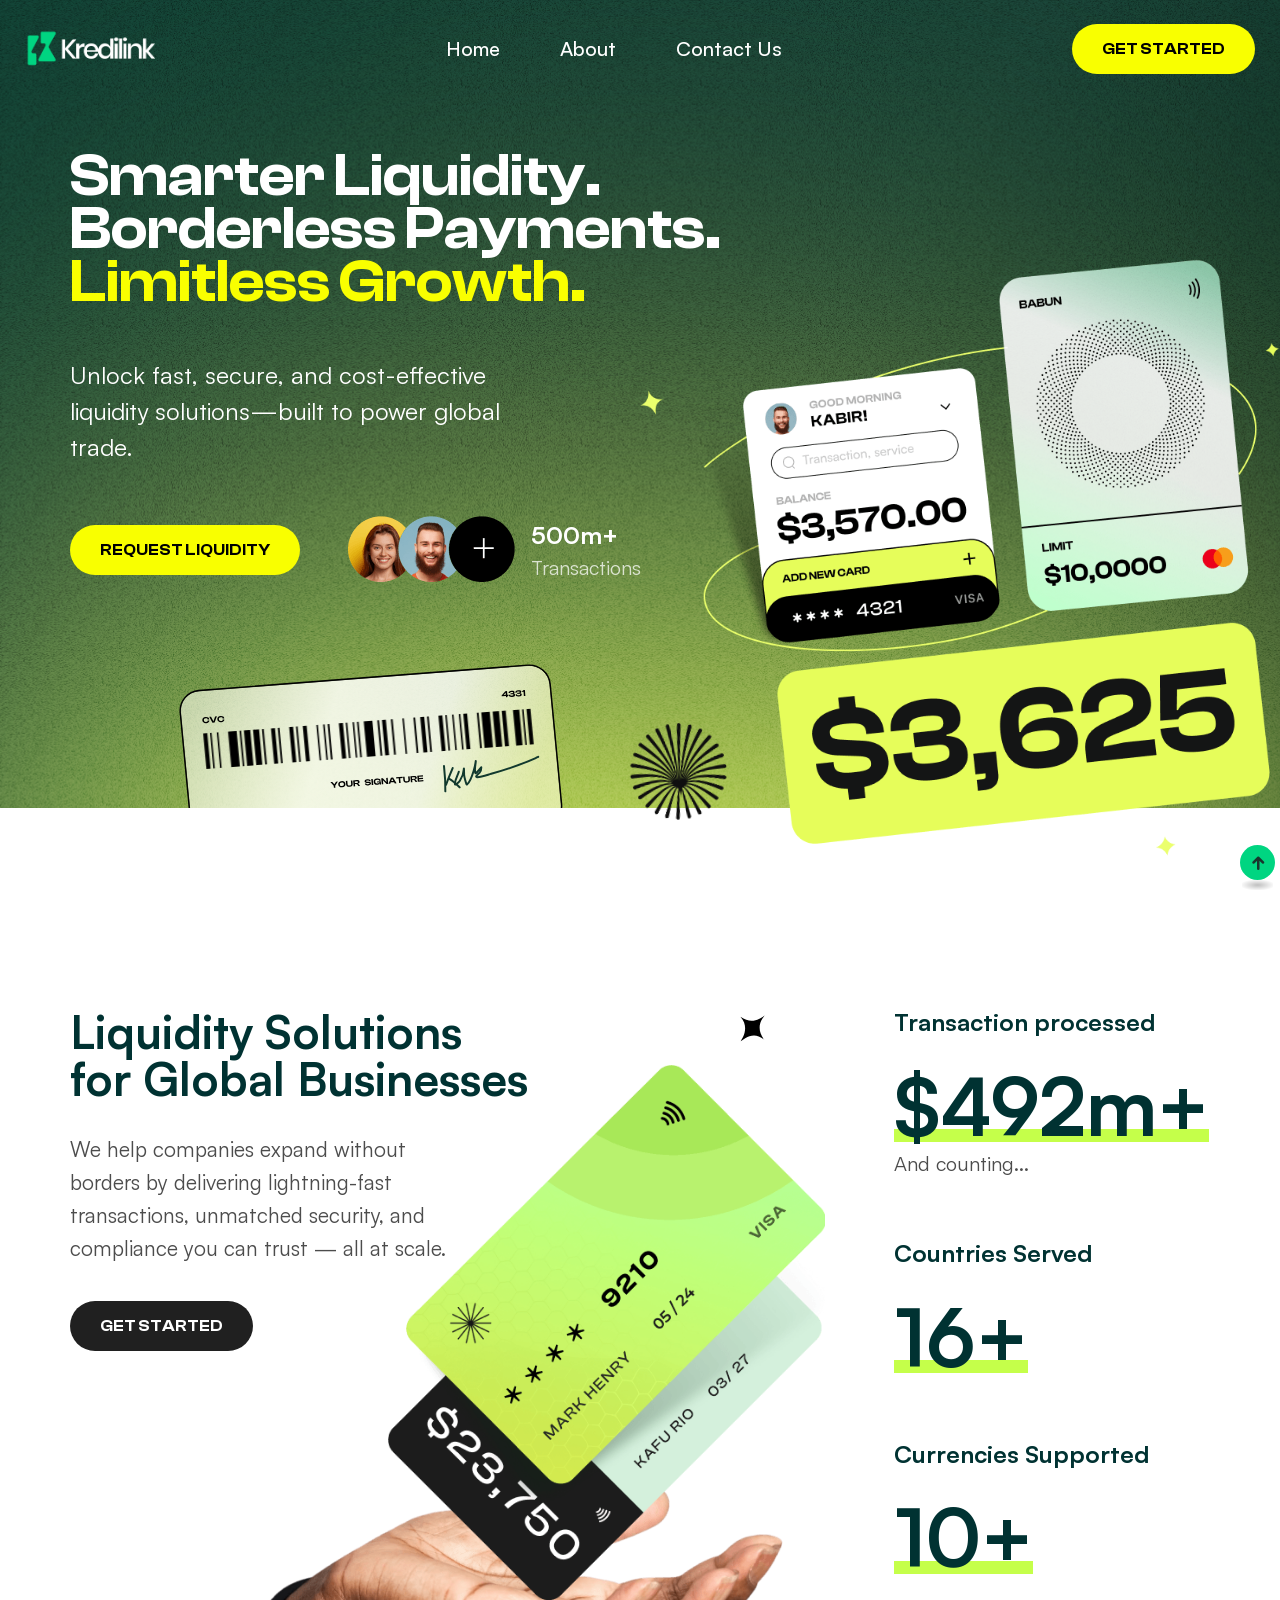
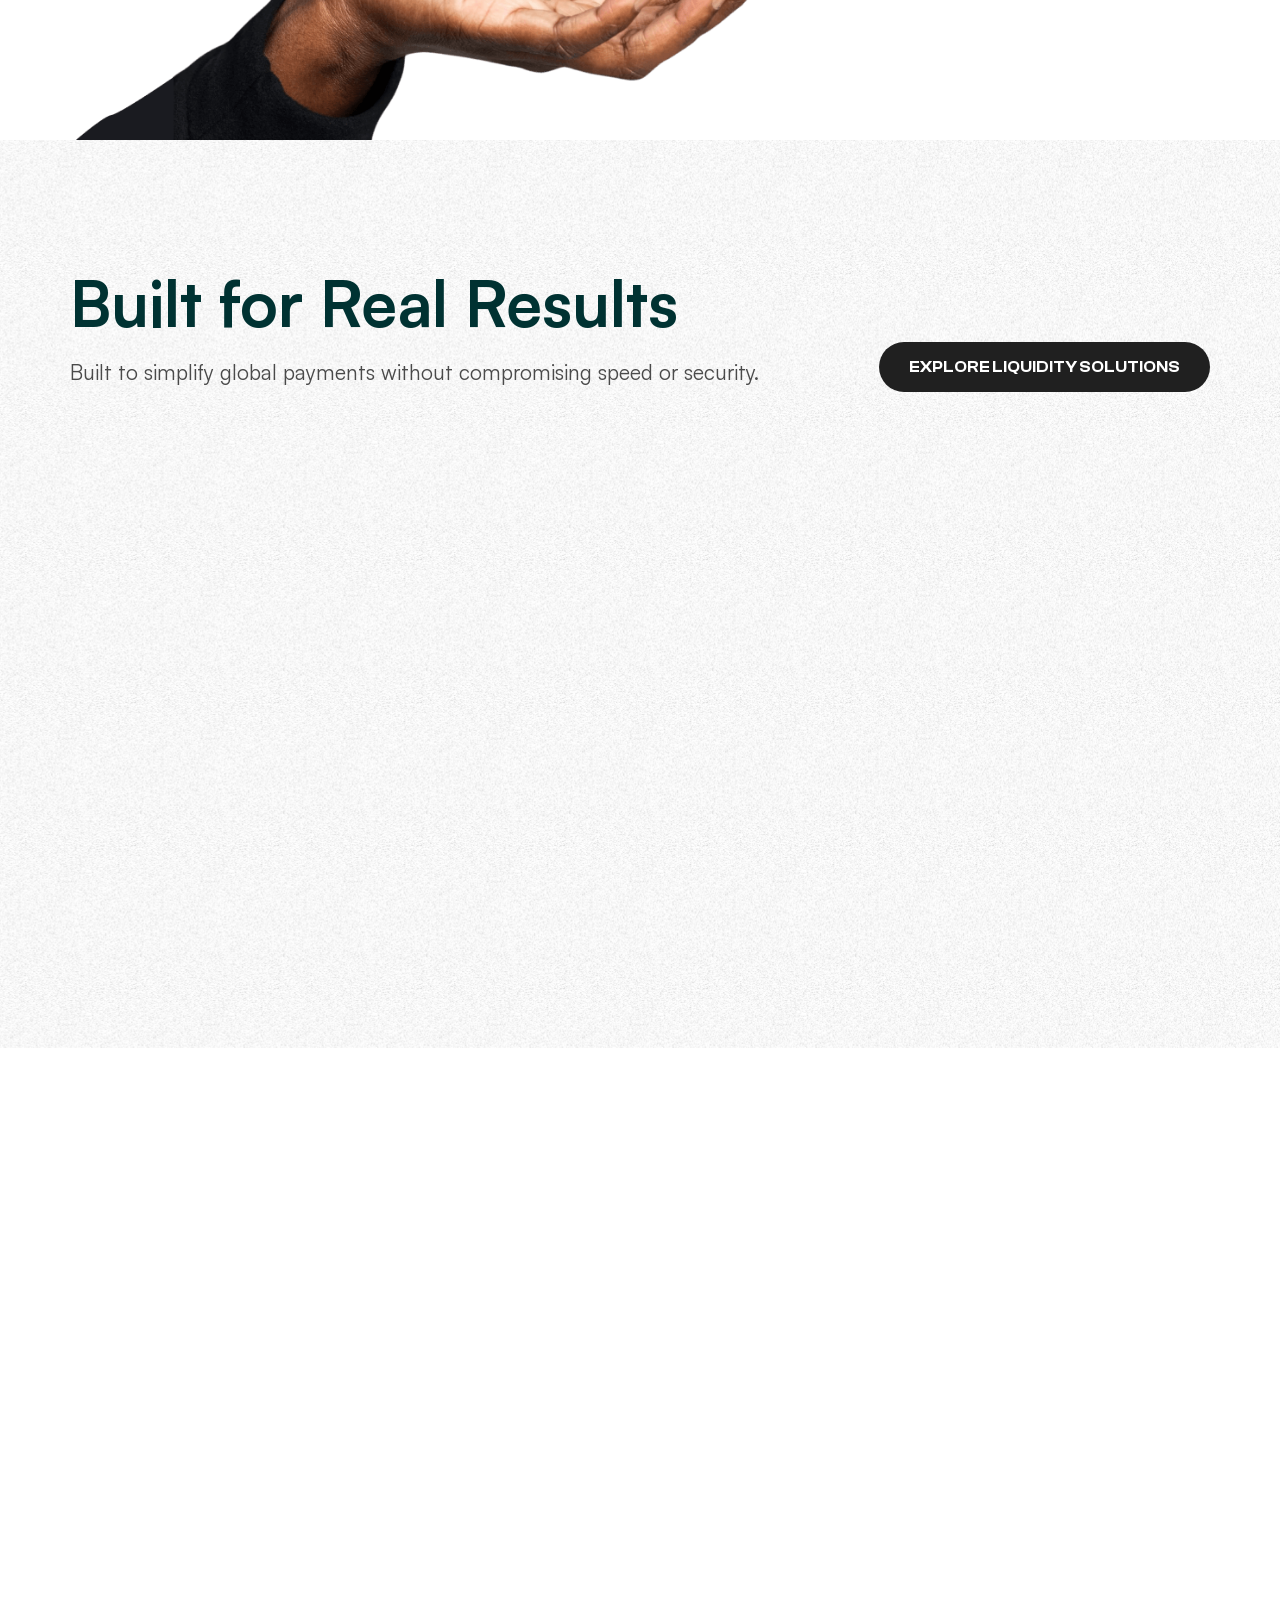
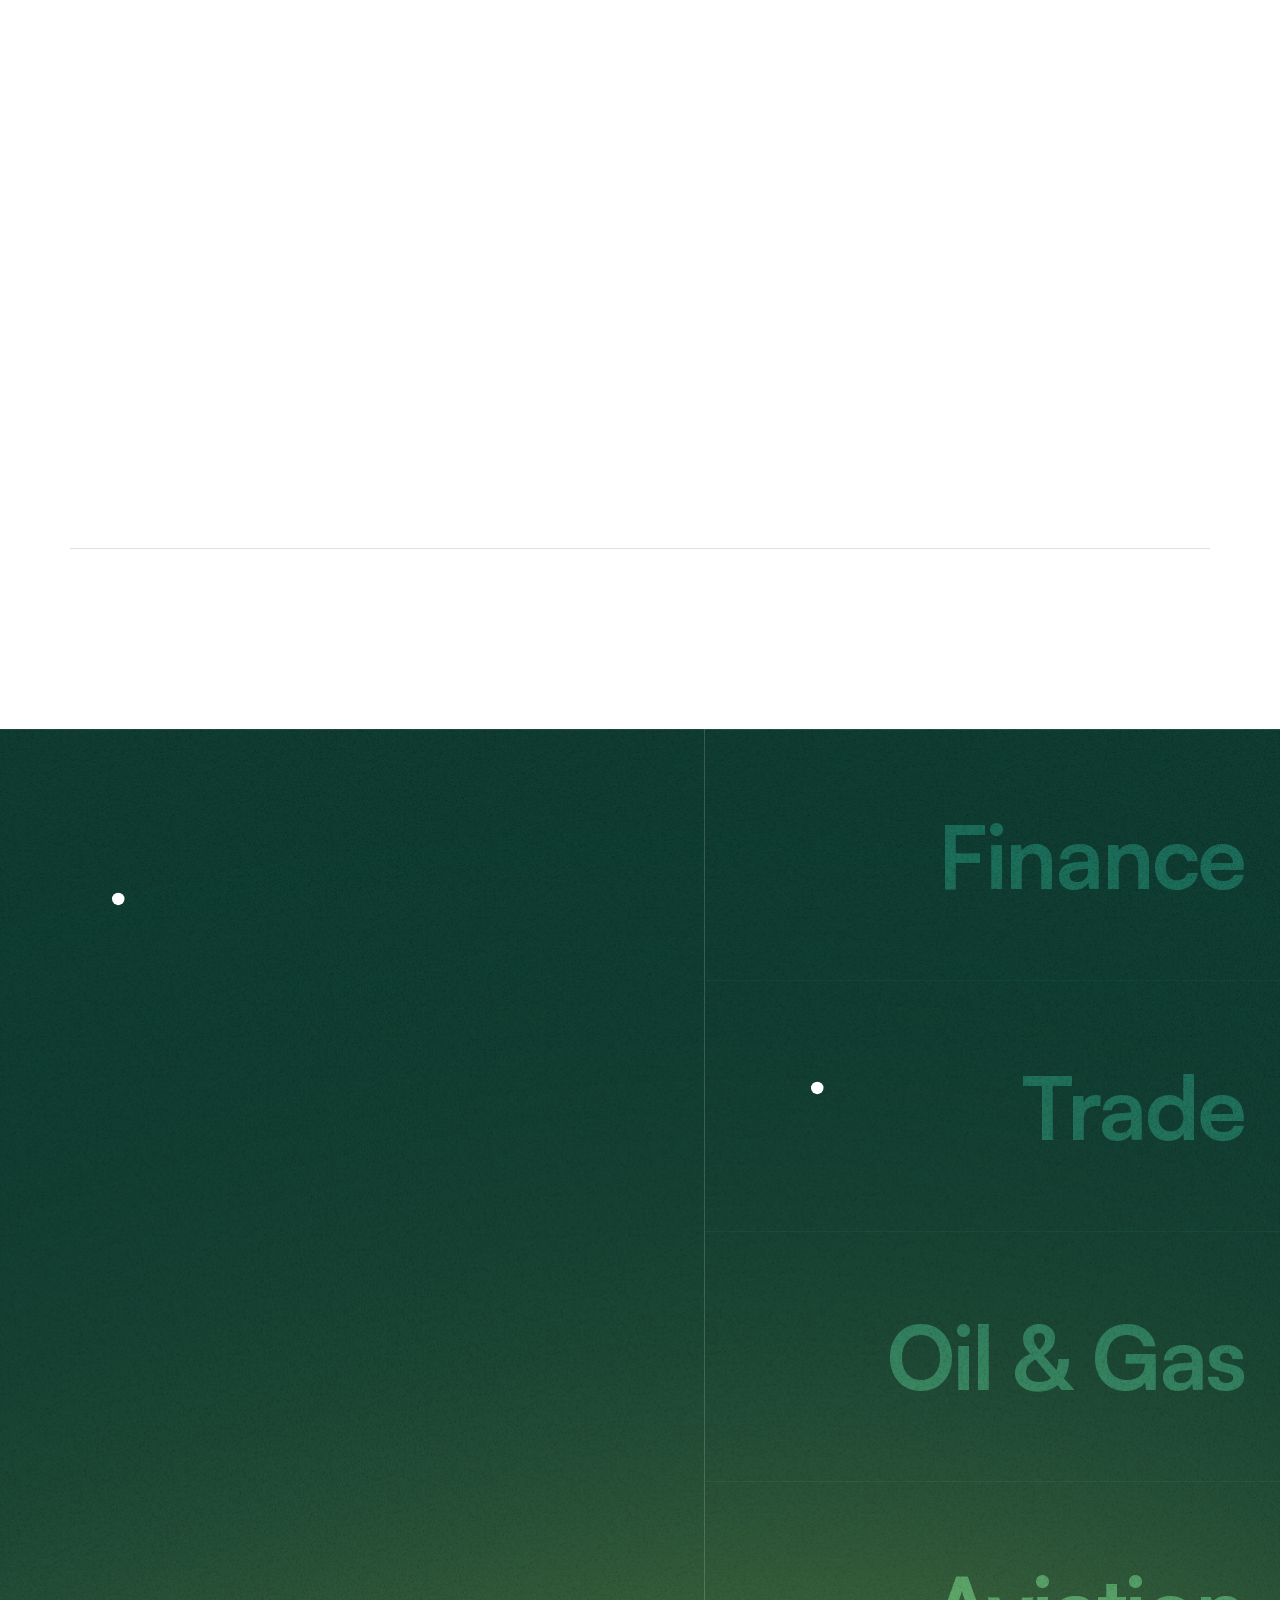
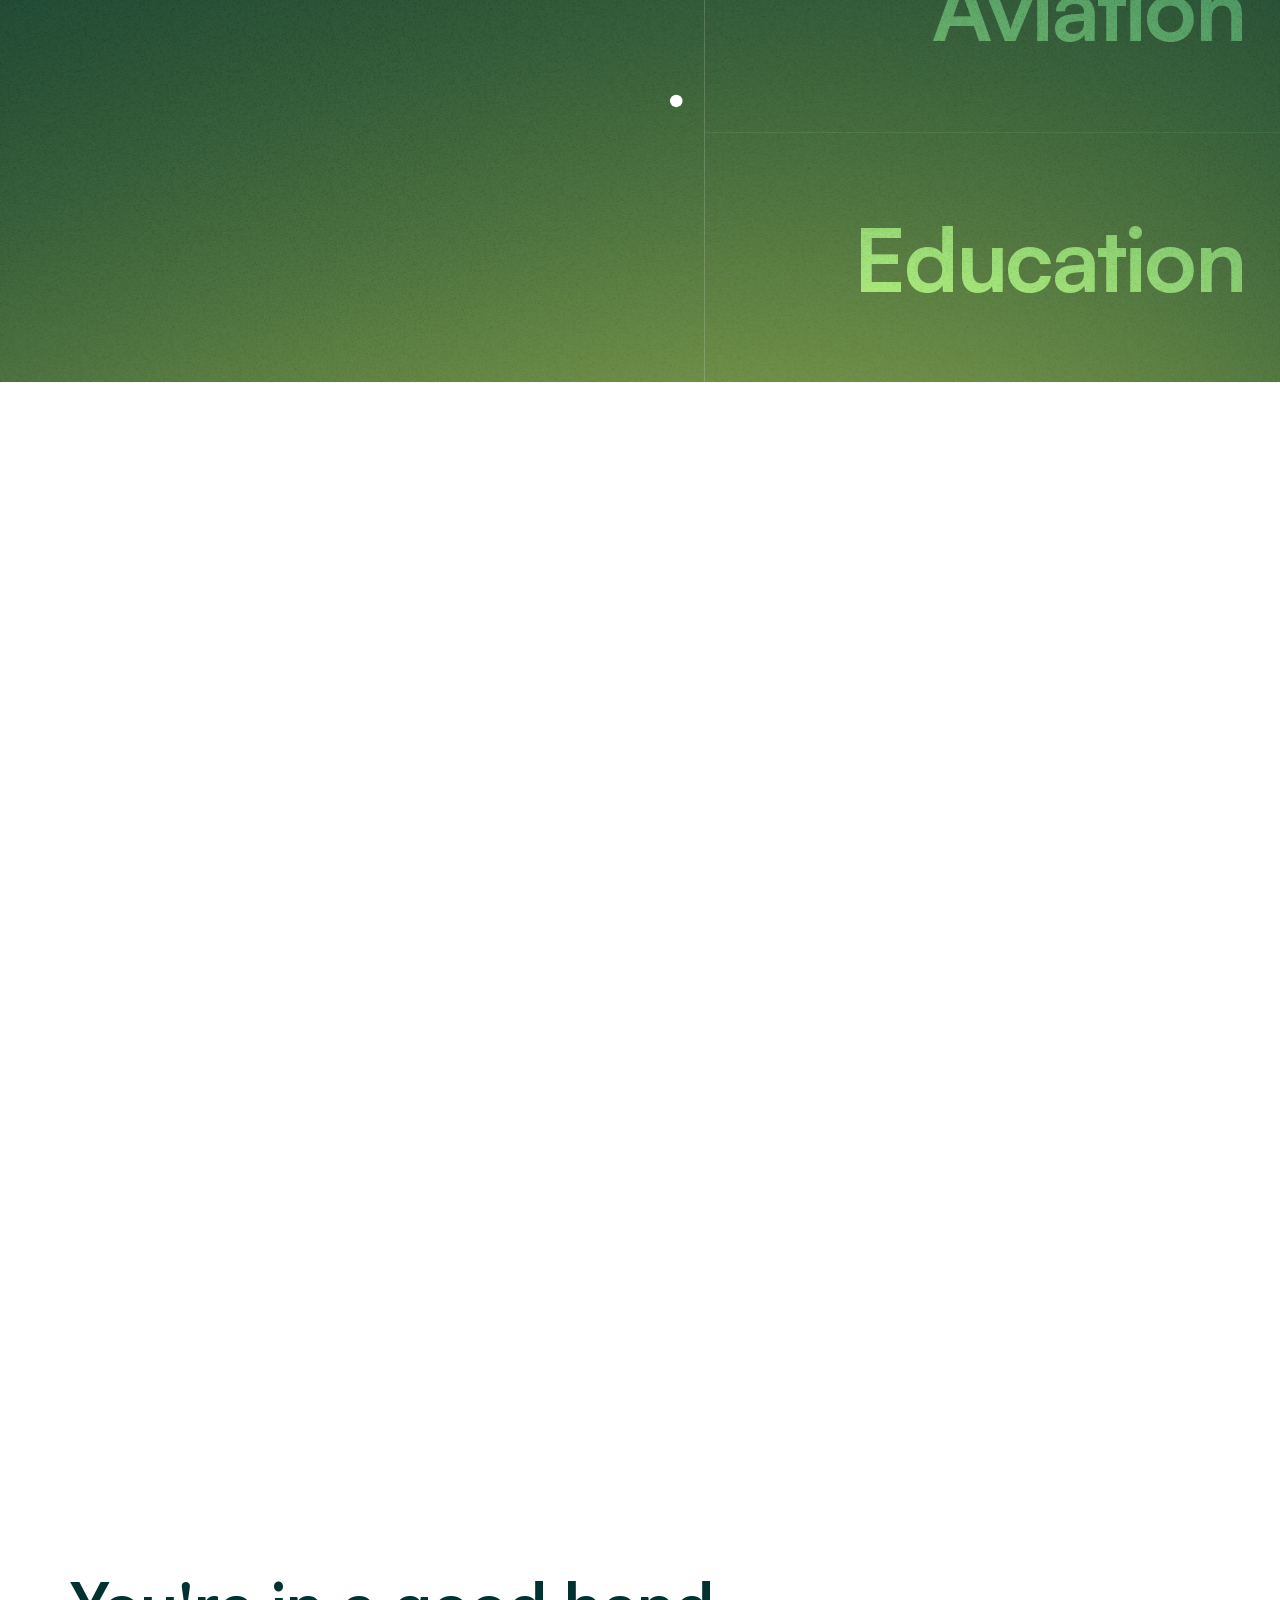
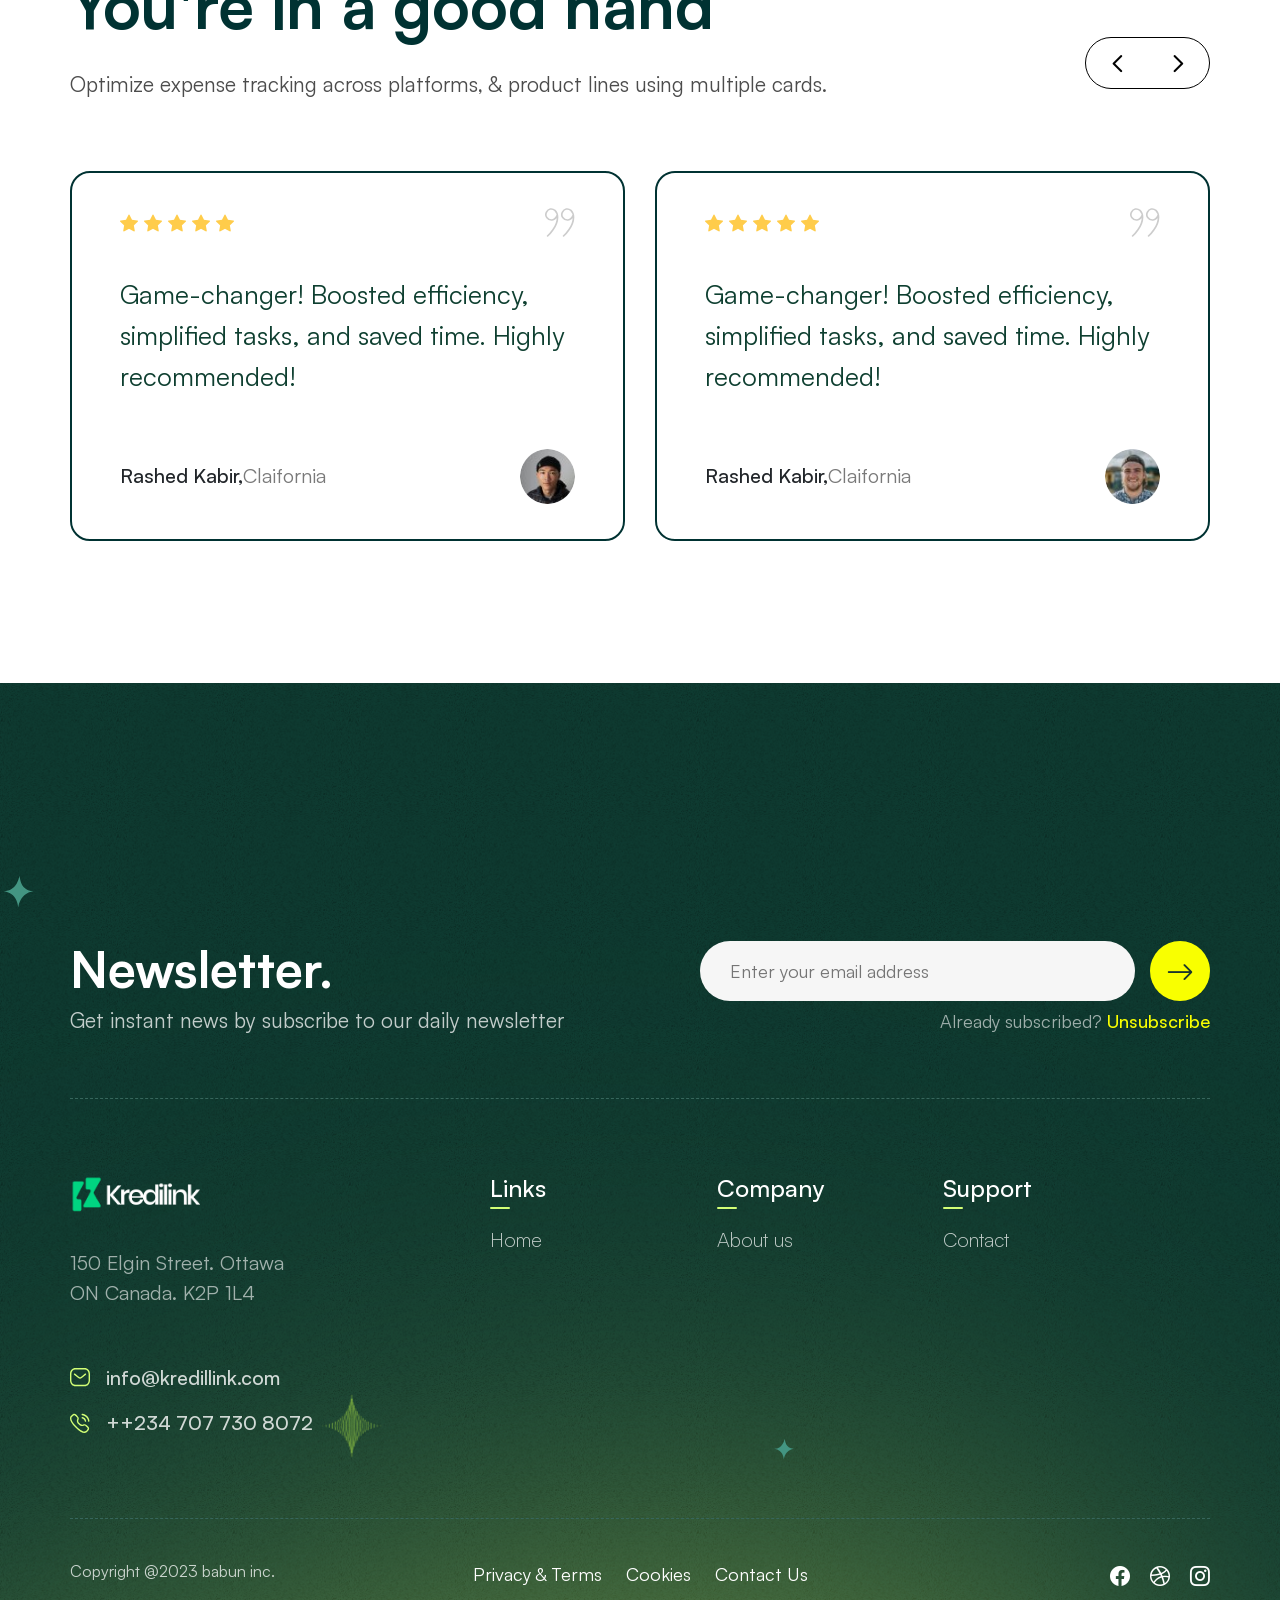
==== commit e9d1d56d: "Branding: replace logos, update nav & footer" ====
--- a/index.html
+++ b/index.html
@@ -58,20 +58,32 @@
 			<div id="ctn-preloader" class="ctn-preloader">
 				<div class="icon"><img src="images/loader.svg" alt="" class="m-auto d-block" width="60"></div>
 				<div class="txt-loading">
-					<span data-text-preloader="B" class="letters-loading">
-						B
+					<span data-text-preloader="K" class="letters-loading">
+						K
 					</span>
-					<span data-text-preloader="a" class="letters-loading">
-						a
+					<span data-text-preloader="r" class="letters-loading">
+						r
 					</span>
-					<span data-text-preloader="b" class="letters-loading">
-						b
+					<span data-text-preloader="e" class="letters-loading">
+						e
 					</span>
-					<span data-text-preloader="u" class="letters-loading">
-						u
+					<span data-text-preloader="d" class="letters-loading">
+						d
+					</span>
+					<span data-text-preloader="i" class="letters-loading">
+						i
+					</span>
+					<span data-text-preloader="l" class="letters-loading">
+						l
+					</span>
+					<span data-text-preloader="i" class="letters-loading">
+						i
 					</span>
 					<span data-text-preloader="n" class="letters-loading">
 						n
+					</span>
+					<span data-text-preloader="k" class="letters-loading">
+						k
 					</span>
 				</div>
 			</div>
@@ -88,8 +100,8 @@
 				<div class="top-header">
 					<div class="d-flex align-items-center justify-content-between">
 						<div class="logo order-lg-0">
-							<a href="index.html" class="d-flex align-items-center">
-								<img src="images/logo/logo_01.svg" alt="">
+							<a href="index.html" class="d-flex align-items-center" style="width: 130px;">
+								<img src="images/logo/logo.png" alt="">
 							</a>
 						</div>
 						<!-- logo -->
@@ -109,23 +121,13 @@
 										<a class="nav-link dropdown-toggle" href="#" role="button" data-bs-toggle="dropdown"
 											data-bs-auto-close="outside" aria-expanded="false">Home
 										</a>
-										<ul class="dropdown-menu">
-                                            <li><a href="index.html" class="dropdown-item"><span>Finance</span></a></li>
-                                            <li><a href="index-2.html" class="dropdown-item"><span>Business Consultancy</span></a></li>
-                                            <li><a href="index-3.html" class="dropdown-item"><span>Banking</span></a></li>
-                                            <li><a href="index-4.html" class="dropdown-item"><span>Payment Solution</span></a></li>
-                                            <li><a href="index-5.html" class="dropdown-item"><span>Digital Agency</span></a></li>
-                                            <li><a href="index-6.html" class="dropdown-item"><span>Marketing</span></a></li>
-											<li><a href="index-7.html" class="dropdown-item"><span>Insurance</span></a></li>
-											<li><a href="index-8.html" class="dropdown-item"><span>Tax Agency</span></a></li>
-                                        </ul>
 									</li>
 									<li class="nav-item">
 									<a class="nav-link" href="about.html" role="button">About</a>
 								</li>
-								<li class="nav-item">
+								<!-- <li class="nav-item">
 									<a class="nav-link" href="services.html" role="button">Services</a>
-								</li>
+								</li> -->
 									<li class="nav-item">
 										<a class="nav-link" href="contact.html" role="button">Contact Us</a>
 									</li>
@@ -456,41 +458,53 @@
                                 <div class="accordion-item">
                                     <h2 class="accordion-header">
                                         <button class="accordion-button collapsed" type="button" data-bs-toggle="collapse" data-bs-target="#collapseOne" aria-expanded="false" aria-controls="collapseOne">
-                                            Register & Create Account
+                                            CEO, Global Fintech Platform
                                         </button>
                                       </h2>
                                       <div id="collapseOne" class="accordion-collapse collapse" data-bs-parent="#accordionOne">
                                         <div class="accordion-body">
-                                            <p>It only takes 5 minutes. Set-up is smooth and simple, with fully customizable page design to reflect your brand.</p>
+                                            <p>Kredilink connects fiat and stablecoin liquidity across multiple markets. Fast rate locks, same-day settlement, and transparent pricing support our international growth.</p>
                                         </div>
                                       </div>
                                 </div>
                                 <div class="accordion-item">
                                     <h2 class="accordion-header">
                                         <button class="accordion-button" type="button" data-bs-toggle="collapse" data-bs-target="#collapseTwo" aria-expanded="true" aria-controls="collapseTwo">
-                                            Manage Your Card
+                                            CFO, Multinational Trading Group
                                         </button>
                                     </h2>
                                     <div id="collapseTwo" class="accordion-collapse collapse show" data-bs-parent="#accordionOne">
                                         <div class="accordion-body">
-                                            <p>It only takes 5 minutes. Set-up is smooth and simple, with fully customizable page design to reflect your brand.</p>
+                                            <p>We use Kredilink for cross-border payments, USDT and USDC liquidity, and treasury oversight. Execution is structured, compliant, and cost-efficient.</p>
                                         </div>
                                     </div>
                                 </div>
                                 <div class="accordion-item">
                                     <h2 class="accordion-header">
                                         <button class="accordion-button collapsed" type="button" data-bs-toggle="collapse" data-bs-target="#collapseThree" aria-expanded="false" aria-controls="collapseThree">
-                                            Atm withdraw & Online Banking
+                                            COO, International Payments Company
                                         </button>
                                     </h2>
                                     <div id="collapseThree" class="accordion-collapse collapse" data-bs-parent="#accordionOne">
                                         <div class="accordion-body">
-                                            <p>It only takes 5 minutes. Set-up is smooth and simple, with fully customizable page design to reflect your brand.</p>
+                                            <p>Kredilink improves our global payout speed and transaction reliability. Their blend of local rails and stablecoin liquidity strengthens our corridors.</p>
                                         </div>
                                     </div>
                                 </div>
+								<div class="accordion-item">
+                                    <h2 class="accordion-header">
+                                        <button class="accordion-button collapsed" type="button" data-bs-toggle="collapse" data-bs-target="#collapseFour" aria-expanded="false" aria-controls="collapseFour">
+                                            Chief Strategy Officer, Digital Asset Exchange
+                                        </button>
+                                    </h2>
+                                    <div id="collapseFour" class="accordion-collapse collapse" data-bs-parent="#accordionOne">
+                                        <div class="accordion-body">
+                                            <p>Predictable settlement, multi-currency liquidity, and strong compliance controls make Kredilink a dependable partner for institutional digital asset operations.</p>
+                                        </div>
+                                    </div>
+                                </div>
                             </div>
-                            <a href="about-us-v1.html" class="btn-thirteen tran3 flex-fill">Learn More</a>
+                            <a href="about.html" class="btn-thirteen tran3 flex-fill">Learn More</a>
                         </div>
                     </div>
                     <div class="col-lg-6 col-md-8 m-auto wow fadeInRight">
@@ -652,21 +666,22 @@
 					<div class="inner-wrapper">
 						<div class="row justify-content-between">
 							<div class="col-lg-4 footer-intro mb-40">
-								<div class="logo mb-25">
+								<div class="logo mb-25" style="width: 130px;">
 									<a href="index.html">
-										<img src="images/logo/logo_01.svg" alt="">
+										<img src="images/logo/logo.png" alt="">
 									</a>
 								</div> 
 								<!-- logo -->
-								<p class="mb-55 md-mb-30">2190 Urban Terrace, Mirpur, Equal <br>Licensed in 50 states.</p>
+								<p class="mb-55 md-mb-30">150 Elgin Street. Ottawa
+<br>ON Canada. K2P 1L4</p>
 								<ul class="style-none">
 									<li class="d-flex align-items-center">
 										<img src="images/lazy.svg" data-src="images/icon/icon_49.svg" alt="" class="lazy-img icon me-3">
-										<a href="#">babuninc@company.com</a>
+										<a href="#">info@kredillink.com</a>
 									</li>
 									<li class="d-flex align-items-center">
 										<img src="images/lazy.svg" data-src="images/icon/icon_50.svg" alt="" class="lazy-img icon me-3">
-										<a href="#">+757 699-4478</a>
+										<a href="#">++234 707 730 8072</a>
 									</li>
 								</ul>
 							</div>
@@ -674,29 +689,18 @@
 								<h5 class="footer-title">Links</h5>
 								<ul class="footer-nav-link style-none">
 									<li><a href="index.html">Home</a></li>
-									<li><a href="pricing.html">Pricing Plan</a></li>
-									<li><a href="about-us-v1.html">About us</a></li>
-									<li><a href="service-v1.html">Our services</a></li>
-									<li><a href="project-v1.html">Portfolio</a></li>
-									<li><a href="service-v2.html">Features</a></li>
 								</ul>
 							</div>
 							<div class="col-lg-2 col-sm-4 mb-20">
 								<h5 class="footer-title">Company</h5>
 								<ul class="footer-nav-link style-none">
 									<li><a href="about-us-v2.html">About us</a></li>
-									<li><a href="blog-v2.html">Blogs</a></li>
-									<li><a href="faq.html">FAQ’s</a></li>
-									<li><a href="contact.html">Contact</a></li>
 								</ul>
 							</div>
 							<div class="col-xxl-2 col-lg-3 col-sm-4 mb-20">
 								<h5 class="footer-title">Support</h5>
 								<ul class="footer-nav-link style-none">
-									<li><a href="contact.html">Terms of use</a></li>
-									<li><a href="contact.html">Terms & conditions</a></li>
-									<li><a href="contact.html">Privacy</a></li>
-									<li><a href="contact.html">Cookie policy</a></li>
+									<li><a href="contact.html">Contact</a></li>
 								</ul>
 							</div>
 						</div>
--- a/css/style.min.css
+++ b/css/style.min.css
@@ -1,4 +1,7996 @@
-@import"../fonts/Satoshi/css/satoshi.css";@import"../fonts/ClashDisplay/css/clash-display.css";@import"../fonts/Magnita/Magnita.css";@import"../fonts/bootstrap-icons-1.10.2/font.css";::-webkit-scrollbar{width:5px}::-webkit-scrollbar-track{background:#fff}::-webkit-scrollbar-thumb{background:#19352d;border-radius:0}body{font-family:"Satoshi";font-weight:normal;font-size:20px;position:relative;color:rgba(0,0,0,.7)}.main-page-wrapper{overflow-x:hidden}.h1,h1,.h2,h2,.h3,h3,.h4,h4,.h5,h5,.h6,h6{font-weight:500;color:#19352d}.h1,h1{font-size:85px;line-height:1.023em}.h2,h2{font-size:64px;line-height:1.1em}.h4,h4{font-size:24px}p{line-height:1.7em}.text-xl{font-size:28px;line-height:1.5em}.text-lg{font-size:24px;line-height:1.583em}.text-md{font-size:22px}hr{opacity:.09;margin:5px 0}.fw-600{font-weight:600}.fw-500{font-weight:500}.border-30{border-radius:30px}.border-40{border-radius:40px}.border-100{border-radius:100px}.shapes{position:absolute;z-index:-1}.light-bg{background-color:#edf1ee}.light-bg-deep{background-color:#ebf3ee}.font-magnita{font-family:"Magnita"}.light-bg-page-wrapper{background:#edf8eb}.color-deep{color:#1f5e59}.box-layout{margin:30px}.ctn-preloader{height:100%;position:fixed;left:0;top:0;width:100%;z-index:999999;background:#fff;display:flex;align-items:center;justify-content:center;flex-direction:column}.ctn-preloader .icon{animation:rotated 8s infinite linear}.ctn-preloader .txt-loading{-webkit-user-select:none;-moz-user-select:none;user-select:none;margin-top:30px}.ctn-preloader .txt-loading .letters-loading{font-family:"ClashDisplay";font-weight:500;letter-spacing:8px;display:inline-block;color:rgba(12,58,48,.12);position:relative;font-size:40px;line-height:30px}.ctn-preloader .txt-loading .letters-loading::before{animation:letters-loading 4s infinite;color:#0c3a30;content:attr(data-text-preloader);left:0;opacity:0;top:0;line-height:30px;position:absolute}.ctn-preloader .txt-loading .letters-loading:nth-child(2):before{animation-delay:.2s}.ctn-preloader .txt-loading .letters-loading:nth-child(3):before{animation-delay:.4s}.ctn-preloader .txt-loading .letters-loading:nth-child(4):before{animation-delay:.6s}.ctn-preloader .txt-loading .letters-loading:nth-child(5):before{animation-delay:.8s}.ctn-preloader .txt-loading .letters-loading:nth-child(6):before{animation-delay:1s}.ctn-preloader .txt-loading .letters-loading:nth-child(7):before{animation-delay:1.2s}.ctn-preloader .txt-loading .letters-loading:nth-child(8):before{animation-delay:1.4s}@keyframes spinner{to{transform:rotateZ(360deg)}}@keyframes letters-loading{0%,75%,100%{opacity:0;transform:rotateY(-90deg)}25%,50%{opacity:1;transform:rotateY(0deg)}}.scroll-top{width:35px;height:35px;line-height:32px;font-weight:900;position:fixed;bottom:20px;right:5px;z-index:99;text-align:center;color:#19352d;font-size:25px;cursor:pointer;border-radius:50%;background:#cfff45;transition:all .3s ease-in-out}.scroll-top:after{position:absolute;z-index:-1;content:"";top:100%;left:5%;height:10px;width:90%;opacity:1;background:radial-gradient(ellipse at center, rgba(0, 0, 0, 0.25) 0%, rgba(0, 0, 0, 0) 80%)}.tran3s{transition:all .3s ease-in-out}.tran4s{transition:all .4s ease-in-out}.tran5s{transition:all .5s ease-in-out}.tran6s{transition:all .6s ease-in-out}.btn-one{font-weight:700;font-size:18px;line-height:48px;padding:0 30px;text-align:center;border-radius:40px;color:#000;background-color:#cfff45;transition:all .3s ease-in-out 0s}.btn-one:hover{background-color:#29594b;color:#fff}.btn-two{font-weight:500;font-size:20px;color:#fff;line-height:52px;text-align:center;padding:0 35px;border:1px solid #fff;border-radius:50px;transition:all .3s ease-in-out 0s}.btn-two .icon{width:1.35em}.btn-two:hover{background:#29594b;border-color:#29594b}.btn-three{font-size:18px;font-weight:700;color:#000}.btn-three img{width:22px;margin-top:3px}.btn-three:hover span{text-decoration:underline}.btn-three.border-style{border:1px solid #000;border-radius:40px;padding:12px 25px;transition:all .3s ease-in-out 0s}.btn-three.border-style:hover{background-color:#d0ff45;border-color:#d0ff45}.btn-three.border-style:hover span{text-decoration:none}.btn-four{font-weight:700;font-size:18px;line-height:50px;padding:0 38px;text-align:center;border-radius:50px;color:#fff;background-color:#29594b;transition:all .3s ease-in-out 0s}.btn-four:hover{background-color:#cfff45;color:#000}.btn-five .text{font-weight:500;font-style:italic;color:#19352d;text-decoration:underline}.btn-five .icon{width:48px;height:48px;background:#29594b;color:#fff;font-size:22px;margin-left:12px}.btn-five:hover .icon{background:#cfff45;color:#19352d}.btn-six{font-weight:700;font-size:18px;line-height:48px;padding:0 38px;text-align:center;border-radius:50px;color:#29594b;border:1px solid #29594b;transition:all .3s ease-in-out 0s}.btn-six:hover{background-color:#cfff45;border-color:#cfff45;color:#000}.btn-seven .text{font-weight:500;font-style:italic;color:#19352d}.btn-seven .icon{width:50px;height:50px;background:#29594b;margin-left:45px;position:relative}.btn-seven .icon:before{content:"";position:absolute;width:30px;height:2px;background:#29594b;left:-30px;top:50%}.btn-seven:hover .text{text-decoration:underline}.btn-eight .text{font-weight:700;font-size:18px;color:#19352d}.btn-eight .icon{width:45px;height:45px;border:1px solid #fff;font-size:20px;background:#29594b;color:#fff;margin-left:10px;transition:all .3s ease-in-out 0s}.btn-eight:hover .text{text-decoration:underline}.btn-eight:hover .icon{background:#cfff45;color:#19352d}.btn-nine{font-size:40px;width:105px;height:105px;color:#19352d;border:1px solid #29594b}.btn-nine:hover{background:#cfff45;border-color:#cfff45}.btn-ten{font-size:18px;font-weight:700;padding:0 35px;min-width:160px;text-align:center;background:#101010;color:#fff;line-height:50px}.btn-ten:hover{background:#29594b}.btn-eleven .text{font-weight:700;font-size:18px;color:#000}.btn-eleven .icon{width:45px;height:45px;background:#000;margin-left:38px;position:relative}.btn-eleven .icon img{width:30px}.btn-eleven .icon:before{content:"";position:absolute;width:26px;height:2px;background:#000;left:-26px;top:50%}.btn-eleven:hover .text{text-decoration:underline}.btn-eleven:hover .icon{background:#29594b}.btn-twelve{font-family:"ClashDisplay";font-weight:600;text-transform:uppercase;font-size:16px;line-height:50px;padding:0 30px;text-align:center;border-radius:40px;color:#000;background-color:#e6fd5a;transition:all .3s ease-in-out 0s}.btn-twelve:hover{background-color:#000;color:#fff}.btn-thirteen{font-family:"ClashDisplay";font-weight:600;text-transform:uppercase;font-size:16px;line-height:50px;padding:0 30px;text-align:center;border-radius:40px;color:#fff;min-width:175px;background-color:#202020;transition:all .3s ease-in-out 0s}.btn-thirteen:hover{background-color:#e6fd5a;color:#000}.btn-fourteen{width:50px;height:50px;border-radius:50%;font-size:20px;line-height:46px;text-align:center;color:#fff;background-color:#202020;transition:all .3s ease-in-out 0s}.btn-fourteen:hover{background-color:#e6fd5a;color:#000}.btn-fifteen{line-height:46px;border:2px solid #000;border-radius:40px;font-size:18px;font-weight:700;min-width:135px;padding:0 30px;text-align:center;color:#000;background-color:#dfff5e;transition:all .3s ease-in-out 0s}.btn-fifteen:hover{background-color:#000;color:#fff}.btn-sixteen{color:#000;font-weight:700;font-size:18px;padding:0 35px;line-height:50px;border:1px solid #000;position:relative;display:inline-block;background:#fff}.btn-sixteen:before{position:absolute;content:"";top:-14px;height:14px;width:calc(100% + 3px);left:6px;transform:skewX(-45deg);background:#000;transition:all .3s ease-in-out 0s}.btn-sixteen:after{position:absolute;content:"";right:-16px;height:calc(100% + 1px);width:15px;top:-7px;transform:skewY(-45deg);background:#000;transition:all .3s ease-in-out 0s}.btn-sixteen:hover{background:#dfff5e}.btn-seventeen{color:#000;font-weight:500;padding:0 30px;line-height:55px;border-radius:40px;background:#ffe86b}.btn-seventeen i{margin-left:8px}.btn-seventeen:hover{background:#dfff5e}.btn-eighteen{font-size:18px;color:#fff;font-weight:700;padding:0 38px;line-height:52px;border-radius:10px;background:#1f5e59;text-align:center}.btn-eighteen:hover{background:#cfff45;color:#19352d}.btn-nineteen{font-size:18px;color:#1f5e59;font-weight:700;padding:0 30px;line-height:50px;border:1px solid #1f5e59;border-radius:10px;text-align:center}.btn-nineteen:hover{background:#1f5e59;color:#fff}.btn-twenty{font-weight:500;text-transform:uppercase;font-size:16px;line-height:55px;padding:0 45px;text-align:center;border-radius:40px;color:#1f5e59;min-width:175px;background-color:#d0ff45;transition:all .3s ease-in-out 0s}.btn-twenty:hover{background-color:#e6fd5a;color:#000}.btn-twentyOne{font-weight:500;font-size:18px;line-height:55px;padding:0 38px;text-align:center;border-radius:40px;color:#000;background-color:#ffdb1e;transition:all .3s ease-in-out 0s}.btn-twentyOne:hover{background-color:#000;color:#fff}.btn-twentytwo{font-weight:500;font-size:18px;line-height:53px;padding:0 38px;text-align:center;border-radius:40px;color:#fff;border:1px solid #fff;transition:all .3s ease-in-out 0s}.btn-twentytwo:hover{background-color:#cfff45;border-color:#cfff45;color:#000}.title-one .upper-title{font-weight:500;margin-bottom:14px;color:#46846a}.title-one h2{font-weight:700}.title-two .upper-title{font-weight:500;margin-bottom:5px;color:#1ca161}.title-two h2{font-size:72px;font-weight:700;line-height:1.027em;color:#0e3e2f}.title-two h2 span{color:#e6fd5a}.title-two .upper-title-two{text-transform:uppercase;font-size:18px;letter-spacing:2px;color:rgba(0,0,0,.4)}.title-three .upper-title{font-weight:700;letter-spacing:2px;font-size:14px;text-transform:uppercase;margin-bottom:15px;color:#1ca161}.title-three h2{font-weight:700;line-height:1.03em;color:#0e3e2f}.title-four h2{font-family:"Magnita";font-size:68px;line-height:1.323em;color:#000}*{margin:0;padding:0;box-sizing:border-box}a{text-decoration:none;display:inline-block;color:inherit}a:hover,a:focus,a:visited{text-decoration:none;outline:none}img{max-width:100%;display:block}button{border:none;outline:none;box-shadow:none;display:block;padding:0;cursor:pointer;background:rgba(0,0,0,0);color:inherit}button:focus{outline:none}input,textarea{outline:none;box-shadow:none;transition:all .3s ease-in-out}audio,video,canvas{max-width:100%}iframe{border:none !important}.style-none{list-style:none;padding-left:0;margin-bottom:0}.p0{padding:0 !important}.m0{margin:0 !important}.theme-mb-0{margin-bottom:0}.theme-pb-0{padding-bottom:0}.pt-5{padding-top:5px !important}.pt-10{padding-top:10px}.pt-15{padding-top:15px}.pt-20{padding-top:20px}.pt-25{padding-top:25px}.pt-30{padding-top:30px}.pt-35{padding-top:35px}.pt-40{padding-top:40px}.pt-45{padding-top:45px}.pt-50{padding-top:50px}.pt-55{padding-top:55px}.pt-60{padding-top:60px}.pt-65{padding-top:65px}.pt-70{padding-top:70px}.pt-75{padding-top:75px}.pt-80{padding-top:80px}.pt-85{padding-top:85px}.pt-90{padding-top:90px}.pt-95{padding-top:95px}.pt-100{padding-top:100px}.pt-110{padding-top:110px}.pt-120{padding-top:120px}.pt-130{padding-top:130px}.pt-140{padding-top:140px}.pt-150{padding-top:150px}.pt-160{padding-top:160px}.pt-170{padding-top:170px}.pt-180{padding-top:180px}.pt-190{padding-top:190px}.pt-200{padding-top:200px}.pt-225{padding-top:225px}.pt-250{padding-top:250px}.pt-300{padding-top:300px}.pt-350{padding-top:350px}.pb-5{padding-bottom:5px !important}.pb-10{padding-bottom:10px}.pb-15{padding-bottom:15px}.pb-20{padding-bottom:20px}.pb-25{padding-bottom:25px}.pb-30{padding-bottom:30px}.pb-35{padding-bottom:35px}.pb-40{padding-bottom:40px}.pb-45{padding-bottom:45px}.pb-50{padding-bottom:50px}.pb-55{padding-bottom:55px}.pb-60{padding-bottom:60px}.pb-65{padding-bottom:65px}.pb-70{padding-bottom:70px}.pb-75{padding-bottom:75px}.pb-80{padding-bottom:80px}.pb-85{padding-bottom:85px}.pb-90{padding-bottom:90px}.pb-95{padding-bottom:95px}.pb-100{padding-bottom:100px}.pb-110{padding-bottom:110px}.pb-120{padding-bottom:120px}.pb-130{padding-bottom:130px}.pb-140{padding-bottom:140px}.pb-150{padding-bottom:150px}.pb-160{padding-bottom:160px}.pb-170{padding-bottom:170px}.pb-180{padding-bottom:180px}.pb-190{padding-bottom:190px}.pb-200{padding-bottom:200px}.pb-225{padding-bottom:225px}.pb-250{padding-bottom:250px}.pb-300{padding-bottom:300px}.pb-350{padding-bottom:350px}.mt-5{margin-top:5px !important}.mt-10{margin-top:10px}.mt-15{margin-top:15px}.mt-20{margin-top:20px}.mt-25{margin-top:25px}.mt-30{margin-top:30px}.mt-35{margin-top:35px}.mt-40{margin-top:40px}.mt-45{margin-top:45px}.mt-50{margin-top:50px}.mt-55{margin-top:55px}.mt-60{margin-top:60px}.mt-65{margin-top:65px}.mt-70{margin-top:70px}.mt-75{margin-top:75px}.mt-80{margin-top:80px}.mt-85{margin-top:85px}.mt-90{margin-top:90px}.mt-95{margin-top:95px}.mt-100{margin-top:100px}.mt-110{margin-top:110px}.mt-120{margin-top:120px}.mt-130{margin-top:130px}.mt-140{margin-top:140px}.mt-150{margin-top:150px}.mt-160{margin-top:160px}.mt-170{margin-top:170px}.mt-180{margin-top:180px}.mt-190{margin-top:190px}.mt-200{margin-top:200px}.mt-225{margin-top:225px}.mt-250{margin-top:250px}.mt-300{margin-top:300px}.mt-350{margin-top:350px}.mb-5{margin-bottom:5px !important}.mb-10{margin-bottom:10px}.mb-15{margin-bottom:15px}.mb-20{margin-bottom:20px}.mb-25{margin-bottom:25px}.mb-30{margin-bottom:30px}.mb-35{margin-bottom:35px}.mb-40{margin-bottom:40px}.mb-45{margin-bottom:45px}.mb-50{margin-bottom:50px}.mb-55{margin-bottom:55px}.mb-60{margin-bottom:60px}.mb-65{margin-bottom:65px}.mb-70{margin-bottom:70px}.mb-75{margin-bottom:75px}.mb-80{margin-bottom:80px}.mb-85{margin-bottom:85px}.mb-90{margin-bottom:90px}.mb-95{margin-bottom:95px}.mb-100{margin-bottom:100px}.mb-110{margin-bottom:110px}.mb-120{margin-bottom:120px}.mb-130{margin-bottom:130px}.mb-140{margin-bottom:140px}.mb-150{margin-bottom:150px}.mb-160{margin-bottom:160px}.mb-170{margin-bottom:170px}.mb-180{margin-bottom:180px}.mb-190{margin-bottom:190px}.mb-200{margin-bottom:200px}.mb-225{margin-bottom:225px}.mb-250{margin-bottom:250px}.mb-300{margin-bottom:300px}.mb-350{margin-bottom:350px}@media(max-width: 1399px){.xl-p0{padding:0 !important}.xl-m0{margin:0 !important}.xl-pt-10{padding-top:10px !important}.xl-pt-20{padding-top:20px !important}.xl-pt-30{padding-top:30px !important}.xl-pt-40{padding-top:40px !important}.xl-pt-50{padding-top:50px !important}.xl-pt-60{padding-top:60px !important}.xl-pt-70{padding-top:70px !important}.xl-pt-80{padding-top:80px !important}.xl-pt-90{padding-top:90px !important}.xl-pt-100{padding-top:100px !important}.xl-pt-110{padding-top:110px !important}.xl-pt-120{padding-top:120px !important}.xl-pt-130{padding-top:130px !important}.xl-pt-140{padding-top:140px !important}.xl-pt-150{padding-top:150px !important}.xl-pt-200{padding-top:200px !important}.xl-pb-10{padding-bottom:10px !important}.xl-pb-20{padding-bottom:20px !important}.xl-pb-30{padding-bottom:30px !important}.xl-pb-40{padding-bottom:40px !important}.xl-pb-50{padding-bottom:50px !important}.xl-pb-60{padding-bottom:60px !important}.xl-pb-70{padding-bottom:70px !important}.xl-pb-80{padding-bottom:80px !important}.xl-pb-90{padding-bottom:90px !important}.xl-pb-100{padding-bottom:100px !important}.xl-pb-110{padding-bottom:110px !important}.xl-pb-120{padding-bottom:120px !important}.xl-pb-130{padding-bottom:130px !important}.xl-pb-140{padding-bottom:140px !important}.xl-pb-150{padding-bottom:150px !important}.xl-pb-200{padding-bottom:200px !important}.xl-mt-10{margin-top:10px !important}.xl-mt-20{margin-top:20px !important}.xl-mt-30{margin-top:30px !important}.xl-mt-40{margin-top:40px !important}.xl-mt-50{margin-top:50px !important}.xl-mt-60{margin-top:60px !important}.xl-mt-70{margin-top:70px !important}.xl-mt-80{margin-top:80px !important}.xl-mt-90{margin-top:90px !important}.xl-mt-100{margin-top:100px !important}.xl-mt-110{margin-top:110px !important}.xl-mt-120{margin-top:120px !important}.xl-mt-130{margin-top:130px !important}.xl-mt-140{margin-top:140px !important}.xl-mt-150{margin-top:150px !important}.xl-mt-200{margin-top:200px !important}.xl-mb-10{margin-bottom:10px !important}.xl-mb-20{margin-bottom:20px !important}.xl-mb-30{margin-bottom:30px !important}.xl-mb-40{margin-bottom:40px !important}.xl-mb-50{margin-bottom:50px !important}.xl-mb-60{margin-bottom:60px !important}.xl-mb-70{margin-bottom:70px !important}.xl-mb-80{margin-bottom:80px !important}.xl-mb-90{margin-bottom:90px !important}.xl-mb-100{margin-bottom:100px !important}.xl-mb-110{margin-bottom:110px !important}.xl-mb-120{margin-bottom:120px !important}.xl-mb-130{margin-bottom:130px !important}.xl-mb-140{margin-bottom:140px !important}.xl-mb-150{margin-bottom:150px !important}.xl-mb-200{margin-bottom:200px !important}}@media(max-width: 1199px){.lg-p0{padding:0 !important}.lg-m0{margin:0 !important}.lg-pt-10{padding-top:10px !important}.lg-pt-20{padding-top:20px !important}.lg-pt-30{padding-top:30px !important}.lg-pt-40{padding-top:40px !important}.lg-pt-50{padding-top:50px !important}.lg-pt-60{padding-top:60px !important}.lg-pt-70{padding-top:70px !important}.lg-pt-80{padding-top:80px !important}.lg-pt-90{padding-top:90px !important}.lg-pt-100{padding-top:100px !important}.lg-pt-110{padding-top:110px !important}.lg-pt-120{padding-top:120px !important}.lg-pt-130{padding-top:130px !important}.lg-pt-140{padding-top:140px !important}.lg-pt-150{padding-top:150px !important}.lg-pt-200{padding-top:200px !important}.lg-pb-10{padding-bottom:10px !important}.lg-pb-20{padding-bottom:20px !important}.lg-pb-30{padding-bottom:30px !important}.lg-pb-40{padding-bottom:40px !important}.lg-pb-50{padding-bottom:50px !important}.lg-pb-60{padding-bottom:60px !important}.lg-pb-70{padding-bottom:70px !important}.lg-pb-80{padding-bottom:80px !important}.lg-pb-90{padding-bottom:90px !important}.lg-pb-100{padding-bottom:100px !important}.lg-pb-110{padding-bottom:110px !important}.lg-pb-120{padding-bottom:120px !important}.lg-pb-130{padding-bottom:130px !important}.lg-pb-140{padding-bottom:140px !important}.lg-pb-150{padding-bottom:150px !important}.lg-pb-200{padding-bottom:200px !important}.lg-mt-10{margin-top:10px !important}.lg-mt-20{margin-top:20px !important}.lg-mt-30{margin-top:30px !important}.lg-mt-40{margin-top:40px !important}.lg-mt-50{margin-top:50px !important}.lg-mt-60{margin-top:60px !important}.lg-mt-70{margin-top:70px !important}.lg-mt-80{margin-top:80px !important}.lg-mt-90{margin-top:90px !important}.lg-mt-100{margin-top:100px !important}.lg-mt-110{margin-top:110px !important}.lg-mt-120{margin-top:120px !important}.lg-mt-130{margin-top:130px !important}.lg-mt-140{margin-top:140px !important}.lg-mt-150{margin-top:150px !important}.lg-mt-200{margin-top:200px !important}.lg-mb-10{margin-bottom:10px !important}.lg-mb-20{margin-bottom:20px !important}.lg-mb-30{margin-bottom:30px !important}.lg-mb-40{margin-bottom:40px !important}.lg-mb-50{margin-bottom:50px !important}.lg-mb-60{margin-bottom:60px !important}.lg-mb-70{margin-bottom:70px !important}.lg-mb-80{margin-bottom:80px !important}.lg-mb-90{margin-bottom:90px !important}.lg-mb-100{margin-bottom:100px !important}.lg-mb-110{margin-bottom:110px !important}.lg-mb-120{margin-bottom:120px !important}.lg-mb-130{margin-bottom:130px !important}.lg-mb-140{margin-bottom:140px !important}.lg-mb-150{margin-bottom:150px !important}.lg-mb-200{margin-bottom:200px !important}}@media(max-width: 991px){.md-p0{padding:0 !important}.md-m0{margin:0 !important}.md-pt-10{padding-top:10px !important}.md-pt-20{padding-top:20px !important}.md-pt-30{padding-top:30px !important}.md-pt-40{padding-top:40px !important}.md-pt-50{padding-top:50px !important}.md-pt-60{padding-top:60px !important}.md-pt-70{padding-top:70px !important}.md-pt-80{padding-top:80px !important}.md-pt-90{padding-top:90px !important}.md-pt-100{padding-top:100px !important}.md-pt-110{padding-top:110px !important}.md-pt-120{padding-top:120px !important}.md-pt-130{padding-top:130px !important}.md-pt-140{padding-top:140px !important}.md-pt-150{padding-top:150px !important}.md-pt-200{padding-top:200px !important}.md-pb-10{padding-bottom:10px !important}.md-pb-20{padding-bottom:20px !important}.md-pb-30{padding-bottom:30px !important}.md-pb-40{padding-bottom:40px !important}.md-pb-50{padding-bottom:50px !important}.md-pb-60{padding-bottom:60px !important}.md-pb-70{padding-bottom:70px !important}.md-pb-80{padding-bottom:80px !important}.md-pb-90{padding-bottom:90px !important}.md-pb-100{padding-bottom:100px !important}.md-pb-110{padding-bottom:110px !important}.md-pb-120{padding-bottom:120px !important}.md-pb-130{padding-bottom:130px !important}.md-pb-140{padding-bottom:140px !important}.md-pb-150{padding-bottom:150px !important}.md-pb-200{padding-bottom:200px !important}.md-mt-10{margin-top:10px !important}.md-mt-20{margin-top:20px !important}.md-mt-30{margin-top:30px !important}.md-mt-40{margin-top:40px !important}.md-mt-50{margin-top:50px !important}.md-mt-60{margin-top:60px !important}.md-mt-70{margin-top:70px !important}.md-mt-80{margin-top:80px !important}.md-mt-90{margin-top:90px !important}.md-mt-100{margin-top:100px !important}.md-mt-110{margin-top:110px !important}.md-mt-120{margin-top:120px !important}.md-mt-130{margin-top:130px !important}.md-mt-140{margin-top:140px !important}.md-mt-150{margin-top:150px !important}.md-mt-200{margin-top:200px !important}.md-mb-10{margin-bottom:10px !important}.md-mb-20{margin-bottom:20px !important}.md-mb-30{margin-bottom:30px !important}.md-mb-40{margin-bottom:40px !important}.md-mb-50{margin-bottom:50px !important}.md-mb-60{margin-bottom:60px !important}.md-mb-70{margin-bottom:70px !important}.md-mb-80{margin-bottom:80px !important}.md-mb-90{margin-bottom:90px !important}.md-mb-100{margin-bottom:100px !important}.md-mb-110{margin-bottom:110px !important}.md-mb-120{margin-bottom:120px !important}.md-mb-130{margin-bottom:130px !important}.md-mb-140{margin-bottom:140px !important}.md-mb-150{margin-bottom:150px !important}.md-mb-200{margin-bottom:200px !important}}@media(max-width: 767px){.sm-p0{padding:0 !important}.sm-m0{margin:0 !important}.sm-pt-10{padding-top:10px !important}.sm-pt-20{padding-top:20px !important}.sm-pt-30{padding-top:30px !important}.sm-pt-40{padding-top:40px !important}.sm-pt-50{padding-top:50px !important}.sm-pt-60{padding-top:60px !important}.sm-pt-70{padding-top:70px !important}.sm-pt-80{padding-top:80px !important}.sm-pt-90{padding-top:90px !important}.sm-pt-100{padding-top:100px !important}.sm-pt-110{padding-top:110px !important}.sm-pt-120{padding-top:120px !important}.sm-pt-130{padding-top:130px !important}.sm-pt-140{padding-top:140px !important}.sm-pt-150{padding-top:150px !important}.sm-pt-200{padding-top:200px !important}.sm-pb-10{padding-bottom:10px !important}.sm-pb-20{padding-bottom:20px !important}.sm-pb-30{padding-bottom:30px !important}.sm-pb-40{padding-bottom:40px !important}.sm-pb-50{padding-bottom:50px !important}.sm-pb-60{padding-bottom:60px !important}.sm-pb-70{padding-bottom:70px !important}.sm-pb-80{padding-bottom:80px !important}.sm-pb-90{padding-bottom:90px !important}.sm-pb-100{padding-bottom:100px !important}.sm-pb-110{padding-bottom:110px !important}.sm-pb-120{padding-bottom:120px !important}.sm-pb-130{padding-bottom:130px !important}.sm-pb-140{padding-bottom:140px !important}.sm-pb-150{padding-bottom:150px !important}.sm-pb-200{padding-bottom:200px !important}.sm-mt-10{margin-top:10px !important}.sm-mt-20{margin-top:20px !important}.sm-mt-30{margin-top:30px !important}.sm-mt-40{margin-top:40px !important}.sm-mt-50{margin-top:50px !important}.sm-mt-60{margin-top:60px !important}.sm-mt-70{margin-top:70px !important}.sm-mt-80{margin-top:80px !important}.sm-mt-90{margin-top:90px !important}.sm-mt-100{margin-top:100px !important}.sm-mt-110{margin-top:110px !important}.sm-mt-120{margin-top:120px !important}.sm-mt-130{margin-top:130px !important}.sm-mt-140{margin-top:140px !important}.sm-mt-150{margin-top:150px !important}.sm-mt-200{margin-top:200px !important}.sm-mb-10{margin-bottom:10px !important}.sm-mb-20{margin-bottom:20px !important}.sm-mb-30{margin-bottom:30px !important}.sm-mb-40{margin-bottom:40px !important}.sm-mb-50{margin-bottom:50px !important}.sm-mb-60{margin-bottom:60px !important}.sm-mb-70{margin-bottom:70px !important}.sm-mb-80{margin-bottom:80px !important}.sm-mb-90{margin-bottom:90px !important}.sm-mb-100{margin-bottom:100px !important}.sm-mb-110{margin-bottom:110px !important}.sm-mb-120{margin-bottom:120px !important}.sm-mb-130{margin-bottom:130px !important}.sm-mb-140{margin-bottom:140px !important}.sm-mb-150{margin-bottom:150px !important}.sm-mb-200{margin-bottom:200px !important}}@media(max-width: 575px){.xs-p0{padding:0 !important}.xs-m0{margin:0 !important}.xs-pt-10{padding-top:10px !important}.xs-pt-20{padding-top:20px !important}.xs-pt-30{padding-top:30px !important}.xs-pt-40{padding-top:40px !important}.xs-pt-50{padding-top:50px !important}.xs-pt-60{padding-top:60px !important}.xs-pt-70{padding-top:70px !important}.xs-pt-80{padding-top:80px !important}.xs-pt-90{padding-top:90px !important}.xs-pt-100{padding-top:100px !important}.xs-pt-110{padding-top:110px !important}.xs-pt-120{padding-top:120px !important}.xs-pt-130{padding-top:130px !important}.xs-pt-140{padding-top:140px !important}.xs-pt-150{padding-top:150px !important}.xs-pt-200{padding-top:200px !important}.xs-pb-10{padding-bottom:10px !important}.xs-pb-20{padding-bottom:20px !important}.xs-pb-30{padding-bottom:30px !important}.xs-pb-40{padding-bottom:40px !important}.xs-pb-50{padding-bottom:50px !important}.xs-pb-60{padding-bottom:60px !important}.xs-pb-70{padding-bottom:70px !important}.xs-pb-80{padding-bottom:80px !important}.xs-pb-90{padding-bottom:90px !important}.xs-pb-100{padding-bottom:100px !important}.xs-pb-110{padding-bottom:110px !important}.xs-pb-120{padding-bottom:120px !important}.xs-pb-130{padding-bottom:130px !important}.xs-pb-140{padding-bottom:140px !important}.xs-pb-150{padding-bottom:150px !important}.xs-pb-200{padding-bottom:200px !important}.xs-mt-10{margin-top:10px !important}.xs-mt-20{margin-top:20px !important}.xs-mt-30{margin-top:30px !important}.xs-mt-40{margin-top:40px !important}.xs-mt-50{margin-top:50px !important}.xs-mt-60{margin-top:60px !important}.xs-mt-70{margin-top:70px !important}.xs-mt-80{margin-top:80px !important}.xs-mt-90{margin-top:90px !important}.xs-mt-100{margin-top:100px !important}.xs-mt-110{margin-top:110px !important}.xs-mt-120{margin-top:120px !important}.xs-mt-130{margin-top:130px !important}.xs-mt-140{margin-top:140px !important}.xs-mt-150{margin-top:150px !important}.xs-mt-200{margin-top:200px !important}.xs-mb-10{margin-bottom:10px !important}.xs-mb-20{margin-bottom:20px !important}.xs-mb-30{margin-bottom:30px !important}.xs-mb-40{margin-bottom:40px !important}.xs-mb-50{margin-bottom:50px !important}.xs-mb-60{margin-bottom:60px !important}.xs-mb-70{margin-bottom:70px !important}.xs-mb-80{margin-bottom:80px !important}.xs-mb-90{margin-bottom:90px !important}.xs-mb-100{margin-bottom:100px !important}.xs-mb-110{margin-bottom:110px !important}.xs-mb-120{margin-bottom:120px !important}.xs-mb-130{margin-bottom:130px !important}.xs-mb-140{margin-bottom:140px !important}.xs-mb-150{margin-bottom:150px !important}.xs-mb-200{margin-bottom:200px !important}}.theme-main-menu{background:#fff;position:relative;z-index:999;padding:18px 40px;transition:all .4s ease-in-out 0s}.theme-main-menu.menu-overlay{position:absolute;top:0;right:0;left:0;background:rgba(0,0,0,0)}.theme-main-menu.fixed{position:fixed;left:0;right:0;padding-top:5px;padding-bottom:5px;background:#fff;box-shadow:0 13px 35px -12px rgba(35,35,35,.1)}.theme-main-menu .navbar-toggler{width:48px;height:44px;padding:0;box-shadow:none;position:relative;z-index:99;border:none;background:#cfff45}.theme-main-menu.menu-style-three .navbar-toggler{background:#000}.theme-main-menu.menu-style-four .navbar-toggler{background:#e6fd5a}.theme-main-menu.menu-style-five .navbar-toggler{background:#dfff5e}.theme-main-menu .navbar-toggler:focus{box-shadow:none}.theme-main-menu .navbar-toggler::before,.theme-main-menu .navbar-toggler::after{content:"";position:absolute;top:50%;left:11px;width:26px;height:2px;pointer-events:none;transition:transform .25s;transform-origin:50% 50%;background:#29594b}.theme-main-menu .navbar-toggler span{position:absolute;left:11px;overflow:hidden;width:26px;height:2px;margin-top:-1px;text-indent:200%;transition:opacity .25s;background:#29594b}.theme-main-menu.menu-style-three .navbar-toggler:before,.theme-main-menu.menu-style-three .navbar-toggler:after,.theme-main-menu.menu-style-three .navbar-toggler span{background:#fff}.theme-main-menu .navbar-toggler::before{transform:translate3d(0, -9px, 0) scale3d(1, 1, 1)}.theme-main-menu .navbar-toggler::after{transform:translate3d(0, 8px, 0) scale3d(1, 1, 1)}.theme-main-menu .navbar-toggler[aria-expanded=true] span{opacity:0}.theme-main-menu .navbar-toggler[aria-expanded=true]::before{transform:rotate3d(0, 0, 1, 45deg)}.theme-main-menu .navbar-toggler[aria-expanded=true]::after{transform:rotate3d(0, 0, 1, -45deg)}.theme-main-menu .nav-item .nav-link{font-family:"Satoshi";font-weight:500;font-size:20px;line-height:initial;color:#000;padding:20px 0;margin:0 30px;position:relative;transition:all .2s ease-in-out 0s}.theme-main-menu .nav-item:hover .nav-link{color:#0c3a30}.theme-main-menu.white-vr .nav-item .nav-link{color:#fff}.theme-main-menu.white-vr .nav-item:hover .nav-link{color:#cfff45}.theme-main-menu.white-vr.fixed{background:#0c3a30;border:none}.theme-main-menu.menu-style-one{border-bottom:1px solid rgba(255,255,255,.4)}.theme-main-menu.menu-style-two{padding:0;background:#edf1ee}.theme-main-menu.menu-style-two .info-row{padding-top:12px;padding-bottom:12px;overflow:hidden}.theme-main-menu.menu-style-two .gap-fix{padding-left:40px;padding-right:40px}.theme-main-menu.menu-style-two .greetings{font-size:18px;color:#19352d}.theme-main-menu.menu-style-two .contact-info{margin:0 -15px}.theme-main-menu.menu-style-two .contact-info li{padding:0 15px}.theme-main-menu.menu-style-two .contact-info li a{font-size:18px;color:#19352d}.theme-main-menu.menu-style-two .contact-info li a:hover{text-decoration:underline}.theme-main-menu.menu-style-two .inner-content{padding-top:8px;padding-bottom:8px;border-top:1px solid #e0e0e0;border-bottom:1px solid #e0e0e0}.theme-main-menu.menu-style-two.fixed .info-row{display:none}.theme-main-menu.menu-style-five{background:#000;padding:0}.theme-main-menu.menu-style-five .inner-content{background:#fff;border-radius:30px;padding:18px 40px}.theme-main-menu.menu-style-six .nav-item .nav-link{color:#044f3b}.theme-main-menu.menu-style-six .nav-item:hover .nav-link{color:#0c3a30}.navbar .dropdown-menu .dropdown-item{text-transform:capitalize;line-height:35px;color:#19352d;font-size:18px;background:rgba(0,0,0,0);position:relative;transition:all .2s ease-in-out 0s}.navbar .dropdown-menu .dropdown-item span{position:relative}.navbar .dropdown-menu .dropdown-item span:before{content:"";position:absolute;left:0;bottom:-2px;width:100%;height:1px;background:#0c3a30;transform:scale(0, 1);transform-origin:0 0;transition:all .2s ease-in-out 0s}.navbar .dropdown-menu .dropdown-item:hover span:before,.navbar .dropdown-menu .dropdown-item.active span:before{transform:scale(1)}.theme-main-menu .navbar{position:static}.navbar [class*=mega-dropdown] .dropdown-menu{padding:0 0 15px;margin:0;right:0}.navbar .mega-dropdown-sm .dropdown-menu{min-width:600px;left:0;padding:10px}.navbar [class*=mega-dropdown] .menu-column{padding:5px 0}.navbar [class*=mega-dropdown] .menu-column .mega-menu-title{font-family:"Satoshi";font-size:14px;font-weight:500;color:#e6fd5a;display:inline-block;position:relative;margin:0 0 5px;padding-left:15px}.theme-main-menu .login-btn-one a{color:#000}.theme-main-menu .login-btn-one a:hover{text-decoration:underline}.theme-main-menu .login-btn-two a{color:#044f3b}.theme-main-menu .login-btn-two a:hover{text-decoration:underline}.theme-main-menu .signup-btn-one span{display:inline-block;font-weight:500;color:#19352d;padding:0 30px;line-height:45px;border:2px solid #29594b;border-radius:30px;background:#fff;transition:all .2s ease-in-out 0s}.theme-main-menu .signup-btn-one .icon{width:49px;height:49px;background:#29594b;color:#fff;font-size:22px;margin-left:-12px;transition:all .2s ease-in-out 0s}.theme-main-menu .signup-btn-one:hover span{background:#29594b;color:#fff}.theme-main-menu .signup-btn-one:hover .icon{background:#cfff45;color:#29594b}.theme-main-menu .signup-btn-two{color:#044f3b;line-height:50px;border:1px solid #044f3b;border-radius:40px;background:#cfff45;padding:0 32px;text-align:center}.theme-main-menu .signup-btn-two:hover{background:#29594b;color:#fff}.theme-main-menu .quote-one{line-height:48px;color:#fff;font-size:18px;padding:0 26px;border:1px solid #fff;border-radius:40px}.theme-main-menu .quote-one:hover{background:#cfff45;color:#19352d}.category-menu{border-top:1px solid #e9e9e9;border-bottom:1px solid #e9e9e9;padding:0 40px}.category-menu li{position:relative;padding:0 15px}.category-menu li a{font-size:15px;font-weight:500;color:#536159;padding:13px 0;transition:all .2s ease-in-out 0s}.category-menu li a:hover{color:#0c3a30}.category-menu .dropdown-menu{padding:0}.category-menu .dropdown-menu li{padding:0}.category-menu .dropdown-menu li a{padding:8px 15px;font-size:14px}@media screen and (min-width: 992px){.navbar .dropdown-menu{font-size:1em;z-index:5;background-color:#fff;border-radius:10px;display:block;right:auto;left:0;padding:10px 5px;border:none;top:100%;visibility:hidden;transform:translateY(5px);opacity:0;min-width:200px;box-shadow:0px 50px 100px rgba(0,0,0,.12);margin:0;transform-origin:0 0;transition:all .3s ease-out}.navbar .dropdown-menu:before{content:"";position:absolute;left:30px;top:-17px}.navbar .dropdown-menu .dropdown-menu{left:calc(100% + 5px);top:0;right:auto;min-width:240px;box-shadow:0 20px 30px -10px rgba(0,0,0,.15);transform:translateY(0)}.navbar .dropdown:hover>.dropdown-menu{opacity:1;visibility:visible;transform:translateY(0)}.navbar .dropdown-toggle::after{display:none}.navbar .show.dropdown-toggle::after{transform:rotate(180deg)}}@media screen and (max-width: 991px){.navbar{padding:0}.navbar-collapse .logo{margin-bottom:10vh;padding-left:12px}.white-vr .navbar-collapse{background-color:#0c3a30}.navbar-collapse{position:fixed;top:0;background-color:#edf1ee;left:0;height:100vh;max-height:100vh;overflow-y:auto;clear:both;width:320px;max-width:calc(100vw - 60px);z-index:9999;transform:translateX(-100%);display:block !important;padding:16px 0 20px;transition:all .3s ease-in-out}.navbar-collapse.show{transform:translateX(0);box-shadow:15px 0 25px rgba(35,35,35,.09)}.theme-main-menu .navbar .mega-dropdown{position:relative}.navbar .navbar-nav .nav-link{margin:0;padding:15px 12px;border-top:1px dashed rgba(0,0,0,.1)}.white-vr .navbar .navbar-nav .nav-link{border-top:1px dashed rgba(255,255,255,.15)}.navbar .dropdown-menu .dropdown-item{padding:0 10px;line-height:46px}.navbar .dropdown-menu{border:none;padding:0;border-radius:0;margin:0;background:#fff}.navbar [class*=mega-dropdown] .dropdown-menu{padding:0;min-width:100%}.navbar [class*=mega-dropdown] .menu-column{padding:0}.navbar .dropdown-toggle::after{position:absolute;right:15px;top:calc(50% - 2px)}.dashboard-menu .nav-link::before{right:auto;left:0;top:-2px}}.hero-banner-one{background:#29594b;z-index:9}.hero-banner-one::before{content:"";position:absolute;width:100%;height:100%;left:0px;top:0px;background:linear-gradient(180deg, rgba(0, 0, 0, 0.53) 0%, rgba(0, 0, 0, 0) 100%)}.hero-banner-one .hero-slider-one{position:absolute;width:100%;height:100%;left:0;top:0;z-index:-1}.hero-banner-one .hero-slider-one .hero-img{position:absolute;left:0;right:0;width:100%;height:100%;background-position:center;background-size:cover;background-repeat:no-repeat}.hero-banner-one .hero-slider-one .slick-list,.hero-banner-one .hero-slider-one .slick-track,.hero-banner-one .hero-slider-one .item{height:100%}.hero-banner-one .hero-heading{font-weight:700;color:#000;background:url(../images/shape/shape_01.svg) no-repeat left top;background-size:cover;padding:11px 31px 25px 25px}.hero-banner-one .more-btn{position:absolute;font-size:40px;color:#fff;width:105px;height:105px;border:2px solid #fff;top:20%;left:4%;z-index:1}.hero-banner-one .more-btn:hover{background:#cfff45;border-color:#cfff45;color:#19352d}.hero-banner-two{z-index:1}.hero-banner-two .hero-heading{font-size:100px;line-height:1em}.hero-banner-two .hero-heading span{z-index:1}.hero-banner-two .hero-heading span img{position:absolute;width:100%;bottom:-18%;left:0;z-index:-1}.hero-banner-two form{max-width:588px;height:70px;box-shadow:0px 10px 20px rgba(8,32,26,.04);border-radius:50px}.hero-banner-two form input{font-size:18px;width:100%;height:100%;border-radius:50px;background:#fff;border:none;padding:0 150px 0 35px}.hero-banner-two form button{position:absolute;right:0;top:0;bottom:0;border-radius:50px}.hero-banner-two .shape_01{top:22%;left:7%;width:3.1%;min-width:30px;animation:rotated 50s infinite linear}.hero-banner-two .shape_02{top:40%;right:7%;width:1.8%;min-width:22px;animation:rotated 48s infinite linear}.hero-banner-two .shape_03{top:36%;left:0;width:15.57%}.hero-banner-two .shape_04{top:49%;right:0;width:15%}.hero-banner-three{z-index:1}.hero-banner-three .hero-heading{font-size:100px;letter-spacing:1px;line-height:1.3em;color:#000}.hero-banner-three .right-widget .main-count{font-size:58px;margin:-17px 0 -4px}.hero-banner-three .img-wrapper{position:absolute;z-index:-1;bottom:0;width:33.53%;left:50%;transform:translateX(-50%)}.hero-banner-three .img-wrapper .round-bg{position:absolute;z-index:-2;top:0;left:50%;transform:translate(-50%, -7%)}.hero-banner-four{background:url(../images/assets/bg_01.svg) no-repeat center bottom;background-size:cover;z-index:1}.hero-banner-four .hero-heading{font-family:"ClashDisplay";font-size:130px;font-weight:600;line-height:.884em}.hero-banner-four .hero-heading span{color:#e6fd5a;display:block}.hero-banner-four .media-wrapper{position:absolute;right:3%;bottom:-6%;width:42.56%;z-index:-1}.hero-banner-four .shape_01{bottom:-5%;right:41%}.hero-banner-four .shape_02{bottom:0;left:14%;width:30%}.hero-banner-five{background:#000;border-top:2px solid #000;border-bottom:2px solid #000}.hero-banner-five .bg-wrapper{background:#fff;border-radius:30px;z-index:1}.hero-banner-five .hero-heading{font-size:85px;font-weight:normal;letter-spacing:1px;line-height:1.176em;color:#000}.hero-banner-five .rating h3{font-size:42px;margin-bottom:0px}.hero-banner-five .rating p{font-size:18px;color:rgba(0,0,0,.4)}.hero-banner-five .media-wrapper{position:absolute;background:url(../images/assets/bg_05.svg) no-repeat left top;background-size:cover;border-radius:0 30px 30px 0;top:0;bottom:0;right:0;z-index:-1;width:39.43%}.hero-banner-five .media-wrapper .shape_01{right:0;bottom:14%;width:41.1%;z-index:1}.hero-banner-five .media-wrapper .shape_02{top:34%;left:0;transform:translateX(-50%);width:19.34%}.hero-banner-six .hero-heading{font-size:100px;line-height:1.05em;color:#044f3b}.hero-banner-six .media-wrapper{background:url(../images/media/img_48.jpg) no-repeat center;background-size:cover;border-radius:20px;max-width:536px;width:100%;height:100%}.hero-banner-six .media-wrapper .screen_01{right:4%;top:4%;width:41.1%;border-radius:10px;box-shadow:10px 30px 50px rgba(0,0,0,.06);z-index:1}.hero-banner-six .media-wrapper .screen_02{bottom:9%;left:-28%;border-radius:10px;width:48.51%;box-shadow:-10px 30px 50px rgba(0,0,0,.07);z-index:1;animation:jumpTwo 10s infinite linear}.hero-banner-six .media-wrapper .bg-shape{max-width:130%;left:47%;bottom:-12%;transform:translateX(-50%)}.hero-banner-six .shape_01{bottom:9%;left:40%;width:6.53%}.hero-banner-seven{padding:500px 0 70px;background:#29594b;z-index:9}.hero-banner-seven::after{content:"";position:absolute;width:100%;height:50%;left:0px;bottom:0;background:linear-gradient(180deg, rgba(0, 0, 0, 0) 0%, rgba(0, 0, 0, 0.87) 100%);z-index:-1}.hero-banner-seven::before{content:"";position:absolute;width:100%;height:20%;left:0px;top:0;background:linear-gradient(180deg, rgba(0, 0, 0, 0) 0%, rgba(0, 0, 0, 0.99) 100%);mix-blend-mode:overlay;transform:rotate(-180deg);z-index:-1}.hero-banner-seven .hero-slider-one{position:absolute;width:100%;height:100%;left:0;top:0;z-index:-2}.hero-banner-seven .hero-slider-one .hero-img{position:absolute;left:0;right:0;width:100%;height:100%;background-position:center;background-size:cover;background-repeat:no-repeat}.hero-banner-seven .hero-slider-one .slick-list,.hero-banner-seven .hero-slider-one .slick-track,.hero-banner-seven .hero-slider-one .item{height:100%}.hero-banner-seven .hero-heading{font-weight:700;font-size:110px;letter-spacing:-1px;line-height:1em}.hero-banner-seven .lead-form{background:#fff;border-radius:30px;padding:35px 50px 50px}.hero-banner-seven .lead-form h3{font-size:32px}.hero-banner-seven .lead-form label{font-size:17px;color:rgba(0,0,0,.3)}.hero-banner-seven .lead-form input{height:65px;padding:0 20px;border:1px solid #000;border-radius:10px}.hero-banner-seven .lead-form button{height:60px;border-radius:10px;font-size:17px;background:#d0ff45}.hero-banner-seven .lead-form button:hover{background:#29594b;color:#fff}.hero-banner-eight{background:#144d41}.hero-banner-eight:before{content:"";position:absolute;width:100%;height:100%;top:0;left:0;background:url(../images/shape/shape_53.svg) no-repeat center;background-size:cover}.hero-banner-eight .hero-heading{font-size:110px;font-weight:700;line-height:1em}.hero-banner-eight .media-wrapper{position:absolute;right:0;bottom:0;z-index:-1;max-width:43%}.hero-banner-eight .media-wrapper .shape_01{right:5%;top:27%;z-index:0;max-width:25%;animation:jumpTwo 5s infinite linear}.hero-banner-eight .media-wrapper .shape_02{left:3%;bottom:25%;z-index:0;max-width:35%;animation:jumpThree 5s infinite linear}.fancy-banner-one{z-index:1;position:relative;padding-left:12px;padding-right:12px}.fancy-banner-one:after{content:"";position:absolute;right:0;top:0;bottom:0;left:50%;background:#cfff45;z-index:-1}.fancy-banner-one h2{font-size:68px;font-weight:normal;margin:0}.fancy-banner-one h2 span{font-weight:700;font-style:italic;text-decoration:underline}.fancy-banner-one h3{font-size:48px;margin-bottom:-5px}.fancy-banner-one p{color:rgba(25,53,45,.6)}.fancy-banner-three{background:url(../images/media/img_17.jpg) no-repeat center;background-size:cover;padding:80px 0;z-index:1}.fancy-banner-three:before{content:"";position:absolute;left:0;top:0;width:100%;height:100%;z-index:-1;background:#174034;mix-blend-mode:darken}.fancy-banner-three .title-one h2{font-size:58px}.fancy-banner-three .quote-btn{width:200px;height:200px;padding:16px;background:#ffe86b}.fancy-banner-three .quote-btn:hover{transform:rotate(15deg)}.fancy-banner-three .quote-btn.color-two{background:#cfff45}.fancy-banner-four{background:#dceff0;z-index:1}.fancy-banner-four:before{content:"";position:absolute;width:100%;height:100%;top:0;right:0;z-index:-1;background:url(../images/shape/shape_10.svg) no-repeat left bottom;background-size:cover}.fancy-banner-four ul li{font-size:28px;color:#000;position:relative;padding-left:42px;margin-bottom:13px}.fancy-banner-four ul li:after{content:"";position:absolute;font-family:"bootstrap-icons";font-size:.95em;top:3px;left:0;color:#000}.fancy-banner-four .platform-button-group a{width:190px;height:58px;padding:0 5px 0 25px;margin:10px 20px 0 0;background:#1b1b1b;color:#fff;text-align:left;transition:all .3s ease-in-out}.fancy-banner-four .platform-button-group a:hover{transform:translateY(-5px);box-shadow:-5px 10px 30px rgba(0,0,0,.05)}.fancy-banner-four .platform-button-group a .icon{margin-right:14px}.fancy-banner-four .platform-button-group a span{font-size:12px;color:rgba(255,255,255,.6);display:block;line-height:initial;margin-bottom:-3px}.fancy-banner-four .platform-button-group a strong{font-weight:500;display:block}.fancy-banner-four .platform-button-group a.ios-button{background:#fff;border-color:#dadada}.fancy-banner-four .platform-button-group a.ios-button span{color:#999}.fancy-banner-four .platform-button-group a.ios-button strong{color:#000}.fancy-banner-five{background:url(../images/media/img_31.jpg) no-repeat center;background-size:cover;z-index:1}.fancy-banner-five.no-bg{background:none}.fancy-banner-five.no-bg:before{display:none}.fancy-banner-five.no-bg .bg-wrapper{background:url(../images/media/img_33.jpg) no-repeat center;background-size:cover}.fancy-banner-five.no-bg .bg-wrapper .video-icon{width:185px;height:185px;background:#dfff5e}.fancy-banner-five:before{content:"";position:absolute;left:0;top:0;width:100%;height:100%;z-index:-1;background:#113d2f;mix-blend-mode:hard-light}.fancy-banner-five h2{font-size:100px;line-height:1.1em}.fancy-banner-five .video-icon{width:200px;height:200px;padding:22px;background:#ffe86b}.fancy-banner-five .video-icon:hover{transform:rotate(15deg)}.fancy-banner-six{background:url(../images/media/img_34.jpg) no-repeat center;background-size:cover;z-index:1}.fancy-banner-six h2{font-size:85px;line-height:1.117em}.fancy-banner-six .video-icon{width:200px;height:200px;padding:22px;background:#ffe86b}.fancy-banner-six .video-icon:hover{transform:rotate(15deg)}.fancy-banner-seven .bg-wrapper{background:url(../images/media/img_50.jpg) no-repeat center;background-size:cover}.fancy-banner-seven .bg-wrapper:before{content:"";position:absolute;left:0;right:0;top:0;height:70%;background:linear-gradient(180deg, rgba(0, 0, 0, 0) 14.17%, rgba(0, 0, 0, 0.8) 101.25%);transform:rotate(-180deg);z-index:-1}.fancy-banner-seven .bg-wrapper:after{content:"";position:absolute;left:0;right:0;bottom:0;height:70%;background:linear-gradient(180deg, rgba(0, 0, 0, 0) 0%, rgba(0, 0, 0, 0.58) 47.84%, rgba(0, 0, 0, 0.87) 100%);z-index:-1}.fancy-banner-seven .bg-wrapper li{font-weight:500;font-size:24px;line-height:1.5em;color:#000;padding:18px 80px 25px 68px;border-radius:20px;background:#fff;margin:12px 0;position:relative}.fancy-banner-seven .bg-wrapper li:before{content:"";position:absolute;width:24px;height:24px;border-radius:50%;background:#29594b;left:27px;top:27px;transition:all .2s ease-in-out 0s}.fancy-banner-seven .bg-wrapper li:after{content:"";position:absolute;font-family:"bootstrap-icons";top:21px;left:31px;color:#fff;font-size:16px;transition:all .2s ease-in-out 0s}.fancy-banner-seven .bg-wrapper li:hover:before{background:#cfff45}.fancy-banner-seven .bg-wrapper li:hover:after{color:#000}.fancy-banner-seven .bg-wrapper .shape_01{bottom:17%;left:36%;max-width:11%;z-index:0}.fancy-banner-eight .bg-wrapper{background:#f3f8f7;padding:30px 75px 0}.fancy-banner-eight .media-wrapper{padding:0 38px;margin-bottom:-6px}.fancy-banner-eight .media-wrapper .shape_01{width:100%;bottom:0;left:0}.fancy-banner-eight .shape_02{right:-123px;bottom:-5px}.newsletter-banner .main-wrapper{padding:50px 0 45px}.newsletter-banner .main-wrapper.top-border{border-top:1px solid #e2e2e2}.newsletter-banner .main-wrapper.bottom-border{border-bottom:1px solid #e2e2e2}.newsletter-banner h2{font-size:50px}.newsletter-banner form{max-width:510px}.newsletter-banner form input{width:calc(100% - 75px);font-size:18px;padding:0 30px;height:60px;background:#f6f6f6;border:none;border-radius:35px}.newsletter-banner form button{width:60px;height:60px;text-align:center;font-size:28px;color:#fff;background:#101010}.newsletter-banner form button:hover,.newsletter-banner form button:focus{background:#29594b}.newsletter-banner form button.color-two{background:#29594b}.newsletter-banner form button.color-two:hover,.newsletter-banner form button.color-two:focus{background:#000}.newsletter-banner form p{font-size:18px}.newsletter-banner form p a:hover{text-decoration:underline}.newsletter-banner.white-vr .main-wrapper{padding-top:100px}.newsletter-banner.white-vr .bottom-border{border-bottom:1px dashed #37665c}.newsletter-banner.white-vr form button{background:#e6fd5a;color:#19352d}.newsletter-banner.white-vr form p{color:rgba(255,255,255,.6)}.newsletter-banner.white-vr form p a{color:#e6fd5a}.inner-banner-one{background-repeat:no-repeat;background-position:top center;background-size:cover;z-index:1}.inner-banner-one::before{content:"";position:absolute;width:100%;height:35%;top:0;left:0;z-index:-1;background:linear-gradient(180deg, rgba(0, 0, 0, 0.53) 0%, rgba(0, 0, 0, 0) 100%)}.inner-banner-one::after{content:"";position:absolute;width:100%;height:100%;top:0;left:0;z-index:-1;background:linear-gradient(121.31deg, rgba(0, 0, 0, 0) 0.55%, rgba(0, 0, 0, 0.88) 98.35%)}.inner-banner-one .hero-heading{font-weight:700;font-size:85px;line-height:1.023em;z-index:1;padding:10px 10px 23px 22px}.inner-banner-one .hero-heading img{position:absolute;left:0;bottom:0;z-index:-1;max-height:100%}.inner-banner-one .pager{border-bottom:1px solid #fff;padding-bottom:3px}.inner-banner-one .pager li{color:rgba(255,255,255,.5);margin-right:5px}.inner-banner-one .pager li:last-child{margin:0;color:#fff}.inner-banner-one .pager li a{transition:all .2s ease-in-out 0s}.inner-banner-one .pager li a:hover{color:#fff}.inner-banner-one .tag{display:inline-block;line-height:25px;border:1px solid #fff;border-radius:30px;padding:0 10px;font-size:14px;font-weight:500;letter-spacing:1px;color:#fff;text-transform:uppercase}.inner-banner-two{z-index:1}.inner-banner-two .pager{border-bottom:1px solid #0a4020;padding-bottom:2px}.inner-banner-two .pager li{color:#000}.inner-banner-two .pager li:nth-child(even){padding:0 5px}.inner-banner-two .pager li a{color:rgba(0,0,0,.5);transition:all .2s ease-in-out 0s}.inner-banner-two .pager li a:hover{color:#000}.inner-banner-two .hero-heading{font-weight:700;font-size:85px;line-height:1.023em;margin:22px 0 40px}.inner-banner-two .tag{display:inline-block;line-height:25px;border:1px solid #19352d;border-radius:30px;padding:0 10px;font-size:14px;font-weight:500;letter-spacing:1px;color:#19352d;text-transform:uppercase}.inner-banner-two .shape_01{left:0%;bottom:10%;width:18.23%;animation:jumpTwo 6s infinite linear}.inner-banner-two .shape_02{right:2%;bottom:14%;width:14.52%;animation:jumpThree 6s infinite linear}.inner-banner-two .shape_03{left:24%;top:33%;width:2.2%;animation:rotated 50s infinite linear}.inner-banner-two .shape_04{right:21%;bottom:30%;width:1.65%;animation:rotated 50s infinite linear}.block-feature-one{z-index:1}.block-feature-one:before{content:"";position:absolute;right:0;left:0;top:0;bottom:17%;background:#ebf3ee;z-index:-1}.block-feature-one .upper-wrapper{border-bottom:1px dashed rgba(0,0,0,.5)}.block-feature-one .section-subheading{position:absolute;right:0;top:0;width:37%}.block-feature-one .shape_01{width:2.3%;top:10%;left:10%}.block-feature-one .shape_02{width:1.5%;bottom:6%;right:9%}.block-feature-two .wrapper{border-top:1px dashed #cacaca;border-bottom:1px dashed #cacaca}.block-feature-two .border-line{border-left:1px dashed #cacaca;border-right:1px dashed #cacaca}.block-feature-two .numb{display:inline-block;font-size:90px;letter-spacing:-1px;color:#19352d;position:relative}.block-feature-two .numb::before{content:"";position:absolute;width:85px;height:85px;border-radius:50%;background:#cfff45;right:8px;top:27px;z-index:-1}.block-feature-three{z-index:1}.block-feature-three:before{content:"";position:absolute;right:0;left:0;top:34%;bottom:0;background:#ebf3ee;z-index:-1}.block-feature-three.no-bg:before{display:none}.block-feature-three .section-btn{position:absolute;right:0;top:68px}.block-feature-three .block-title a{font-size:32px;font-weight:500;line-height:1.25em;color:#19352d}.block-feature-three .block-title a:hover{text-decoration:underline}.block-feature-three .round-btn{font-size:18px;font-weight:900;color:#29594b;width:38px;height:38px;border:1px solid #29594b}.block-feature-three .round-btn:hover{background:#cfff45;border-color:#cfff45;color:#19352d}.block-feature-three .block-one{background:url(../images/media/img_05.jpg) no-repeat center;background-size:cover;height:470px}.block-feature-three .block-one .tag{font-size:14px;letter-spacing:1px;color:#000;line-height:25px;border:1px solid #000;padding:0 10px}.block-feature-three .block-one .block-title{background:url(../images/shape/shape_02.svg) no-repeat right top;background-size:cover;border-radius:25px;padding:12px 0 18px 18px}.block-feature-three .block-two{overflow:hidden}.block-feature-three .block-two .img-wrapper{background:url(../images/media/img_06.jpg) no-repeat center;background-size:cover;width:42%}.block-feature-three .block-two .text-wrapper{width:58%;padding:30px 30px 35px 60px}.block-feature-three .block-two .tag{font-size:13px;letter-spacing:1px;color:#fff;line-height:27px;border-radius:17px;background:#29594b;padding:0 17px}.block-feature-three .block-three{background:#d3ff76}.block-feature-three .block-three .tag{font-size:13px;letter-spacing:1px;color:#fff;line-height:27px;border-radius:17px;background:#29594b;padding:0 17px}.block-feature-three .block-three .round-btn{background:#fff;border-color:#fff}.block-feature-three .block-three .round-btn:hover{background:#29594b;border-color:#29594b;color:#fff}.block-feature-three .block-four{background:url(../images/media/img_07.jpg) no-repeat center;background-size:cover}.block-feature-three .block-four .block-title{background:url(../images/shape/shape_03.svg) no-repeat right top;background-size:cover;border-radius:18px;padding:12px 16px 12px 18px}.block-feature-three .block-four .block-title a{font-size:28px}.block-feature-three .block-four .tag{font-size:13px;letter-spacing:1px;color:#29594b;line-height:27px;border-radius:17px;background:#fff;padding:0 17px}.block-feature-three .block-four .round-btn{background:rgba(0,0,0,0);border-color:#fff;color:#fff}.block-feature-three .block-four .round-btn:hover{background:#cfff45;border-color:#cfff45;color:#000}.block-feature-three .block-five{background:url(../images/blog/blog_img_05.jpg) no-repeat center;background-size:cover;height:358px}.block-feature-three .block-five .tag{font-size:14px;letter-spacing:1px;color:#000;line-height:25px;border:1px solid #000;padding:0 10px}.block-feature-three .block-five .block-title{background:url(../images/shape/shape_29.svg) no-repeat right top;background-size:cover;border-radius:15px;padding:12px 10px 18px 18px}.block-feature-four{z-index:1}.block-feature-four .shape_01{top:0;left:7%;width:2.52%;min-width:28px;animation:rotated 50s infinite linear}.block-feature-four .shape_02{bottom:2%;right:7%;width:1.8%;min-width:22px;animation:rotated 48s infinite linear}.block-feature-five{z-index:1}.block-feature-five:before{content:"";position:absolute;right:0;top:0;bottom:0;width:45%;background:url(../images/shape/shape_09.svg) no-repeat right bottom;background-size:cover;z-index:-1}.block-feature-five .section-btn{position:absolute;right:0;top:75px}.block-feature-five .shape_01{right:6%;bottom:5%;width:1%;animation:rotated 50s infinite linear}.block-feature-six{background:#dceff0;z-index:1}.block-feature-six:before{content:"";position:absolute;width:100%;height:100%;top:0;right:0;z-index:-1;background:url(../images/shape/shape_10.svg) no-repeat center;background-size:cover}.block-feature-six.bg-two{background:#ebf3ee}.block-feature-six.bg-two:before{display:none}.block-feature-six .shape_01{bottom:12%;left:8%;width:10%}.block-feature-six .shape_02{bottom:39%;left:30%;width:2.5%}.block-feature-seven{z-index:1}.block-feature-seven .shape_01{top:2%;right:0;animation:rotated 50s infinite linear}.block-feature-eight{background:url(../images/assets/bg_02.svg) no-repeat center;background-size:cover;z-index:1}.block-feature-eight .section-btn{position:absolute;right:0;top:72px}.block-feature-eight .shape_01{width:40px;bottom:-20px;left:25%;animation:rotated 50s infinite linear}.block-feature-nine{z-index:1;background:#000;border-radius:30px 30px 100px 100px}.block-feature-nine:after{content:"";position:absolute;width:100%;height:39%;left:0;top:0;background:#edf8eb;border-radius:30px 30px 0 0;z-index:-1}.block-feature-nine:before{content:"";position:absolute;width:100%;height:50px;left:0;top:0;background:#000;z-index:-1}.block-feature-nine .heading{font-size:85px;line-height:1.411em}.block-feature-nine .heading span{color:#dfff5e;text-decoration-line:underline;text-decoration-thickness:4px}.block-feature-nine .heading a{width:110px;height:110px;display:inline-flex;align-items:center;background:#dfff5e;border-radius:50%;position:relative;margin-left:100px;transition:all .2s ease-in-out 0s}.block-feature-nine .heading a:before{content:"";position:absolute;width:85px;height:3px;left:-85px;top:calc(50% - 3px);background:#fff}.block-feature-nine .heading a:hover{background:#e6fd5a}.block-feature-nine .shape_01{right:0;top:5%;width:4%}.block-feature-nine .shape_02{left:7%;bottom:0;width:8.4%}.block-feature-nine .shape_03{right:5%;bottom:5%}.block-feature-ten .shape_01{top:1%;right:5%;width:2%}.block-feature-ten .line-wrapper:before{content:"";position:absolute;width:100%;height:1px;border-bottom:1px dashed #e5e5e5;left:0;top:50%}.block-feature-eleven{z-index:1}.block-feature-eleven .slider-wrapper{width:78vw}.block-feature-eleven .slider-wrapper .slick-dots{margin:0;padding:0;position:absolute;bottom:0;left:-140px}.block-feature-eleven .slider-wrapper .slick-dots li button{width:10px;height:10px;background:#fff;border:1px solid #1f5e59}.block-feature-eleven .slider-wrapper .slick-dots .slick-active button{background:#1f5e59}.block-feature-eleven .shape_01{left:0;bottom:0;max-width:13.4%}.block-feature-twelve{background:#edf1ee;z-index:1}.block-feature-twelve .shape_01{right:0;top:12%;max-width:13.4%}.block-feature-thirteen .upper-wrapper{border-bottom:1px solid #e6e6e6}.block-feature-thirteen .upper-wrapper .shape_01{right:6%;bottom:16%}.block-feature-thirteen .line-loop:before{content:"";position:absolute;height:1px;width:130%;right:0;top:57%;background:#e6e6e6;z-index:-1}.block-feature-thirteen .graph-panel{border-right:1px solid #e6e6e6}.block-feature-thirteen .graph-panel .main-count{font-size:120px}.block-feature-thirteen .graph-panel .chart-box{padding:0 15px}.block-feature-thirteen .graph-panel .chart-box .chart-inner{width:120px;background:#196164}.block-feature-fourteen .section-subheading{position:absolute;right:0;top:0;width:37%}.block-feature-fourteen .shape_01{max-width:4%;top:13%;left:48%;animation:rotated 48s infinite linear}.block-feature-fifteen .shape_01{max-width:4%;top:3%;left:2%;animation:rotated 48s infinite linear}.block-feature-fifteen .line-btn:before,.block-feature-fifteen .line-btn:after{content:"";position:absolute;width:calc(50% - 150px);height:1px;background:#e3e3e3;top:32px;left:0}.block-feature-fifteen .line-btn:after{left:auto;right:0}.block-feature-sixteen .media-img{border-radius:30px}.block-feature-sixteen .shape_01{top:31%;left:50%}.block-feature-seventeen .section-subheading{position:absolute;right:0;top:0;width:37%}.block-feature-seventeen .shape_01{max-width:8%;top:12%;left:43%}.block-feature-eighteen{background:url(../images/media/img_52.jpg) no-repeat left top;background-size:cover}.block-feature-eighteen:before{content:"";position:absolute;width:100%;height:100%;background:linear-gradient(90deg, rgba(0, 0, 0, 0.44) 24.81%, rgba(0, 0, 0, 0) 94.81%);top:0;left:0;z-index:-1}.block-feature-eighteen .video-icon{width:170px;height:170px;color:#000;padding:20px;background:#ffdb1e}.block-feature-eighteen .video-icon:hover{background:#dfff5e}.block-feature-eighteen .bg-wrapper{padding:48px 60px 60px;border-radius:20px;background:#144d41}.block-feature-eighteen .bg-wrapper ul{position:relative;z-index:1}.block-feature-eighteen .bg-wrapper ul:before{content:"";position:absolute;width:1px;height:96%;border-left:1px dashed rgba(255,255,255,.3);left:20px;top:2%;z-index:-1}.block-feature-eighteen .bg-wrapper ul li{position:relative;background:#fff;border-radius:45px;padding:9px 45px 9px 25px;font-weight:500;font-size:20px;line-height:1.2em;color:#1f5e59;display:inline-block;margin-bottom:35px;margin-left:52px}.block-feature-eighteen .bg-wrapper ul li:last-child{margin-bottom:0}.block-feature-eighteen .bg-wrapper ul li:before{content:url(../images/icon/icon_111.svg);position:absolute;left:-52px;top:0}.block-feature-eighteen .bg-wrapper .more-btn{border-radius:30px;padding:5px 5px 5px 25px;color:#fff;font-weight:500;font-size:18px;border:1px solid #fff}.block-feature-eighteen .bg-wrapper .more-btn .icon{width:40px;height:40px;background:#ffdb1e}.block-feature-eighteen .bg-wrapper .more-btn:hover{background:#fff;color:#1f5e59}.text-feature-one .line-wrapper{border-top:1px dashed #d7d7d7;border-bottom:1px dashed #d7d7d7}.text-feature-one .line-wrapper .shape_01{width:48px;bottom:12%;left:32%;animation:rotated 48s infinite linear}.text-feature-one .card-style-three{border-left:1px dashed #d7d7d7;border-bottom:1px dashed #d7d7d7;padding-left:100px}.text-feature-one .card-style-three:last-child{border-bottom:none}.text-feature-one .media-list-item{height:600px;width:590px;background:url(../images/media/img_04.jpg) no-repeat center;background-size:cover;border-radius:30px;position:relative;z-index:1}.text-feature-one .media-list-item:before{content:"";position:absolute;width:100%;height:50%;bottom:0;left:0;z-index:-1;border-radius:0 0 30px 30px;background:linear-gradient(180deg, rgba(0, 0, 0, 0) 3.1%, #000000 100%);mix-blend-mode:overlay}.text-feature-one .media-list-item li{display:inline-block;font-weight:500;color:#000;padding:6px 50px 6px 50px;border-radius:45px;background:#fff;margin:7px 0;position:relative}.text-feature-one .media-list-item li:before{content:"";position:absolute;width:28px;height:28px;border-radius:50%;background:#cfff45;left:10px;top:7px;transition:all .2s ease-in-out 0s}.text-feature-one .media-list-item li:after{content:"";position:absolute;font-family:"bootstrap-icons";top:6px;left:14px;color:#29594b;transition:all .2s ease-in-out 0s}.text-feature-one .media-list-item li:hover:before{background:#29594b}.text-feature-one .media-list-item li:hover:after{color:#fff}.text-feature-two{background:#0c3a30;z-index:1}.text-feature-two .shape_01{top:16%;left:3%;width:2.3%;min-width:28px;animation:rotated 50s infinite linear}.text-feature-two .shape_02{bottom:5%;right:2%;width:1.5%;min-width:22px;animation:rotated 48s infinite linear}.text-feature-three{z-index:1}.text-feature-three .counter-wrapper{border-top:1px solid rgba(0,0,0,.1)}.text-feature-three .media-wrapper{background:url(../images/media/img_13.jpg) no-repeat center;background-size:cover;border-radius:30px;z-index:1;max-width:590px}.text-feature-three .media-wrapper .screen_01{right:-9%;top:12%;width:37.3%;border-radius:10px;box-shadow:10px 30px 50px rgba(0,0,0,.06)}.text-feature-three .media-wrapper .screen_02{left:-11%;bottom:-9%;width:65.5%}.text-feature-three .media-wrapper .screen_03{left:-13%;bottom:-11%;width:50.85%;box-shadow:0px 35px 70px rgba(0,0,0,.06)}.text-feature-three .shape_01{bottom:2%;left:39%;width:2.3%;min-width:28px;animation:rotated 50s infinite linear}.text-feature-four{z-index:1}.text-feature-four .avatar{width:65px;height:65px}.text-feature-four .name{font-size:28px}.text-feature-four .quote-text{font-size:50px;line-height:1.4em}.text-feature-four .shape_01{top:56%;left:22%;animation:rotated 60s infinite linear}.text-feature-four .shape_02{top:12%;right:9%;width:16px;animation:rotated 50s infinite linear}.text-feature-five .bg-wrapper{background:#fff2ac}.text-feature-five li{display:inline-block;font-weight:500;color:#000;padding:6px 50px 6px 50px;border-radius:45px;background:#fff;margin:7px 0;position:relative}.text-feature-five li:before{content:"";position:absolute;width:28px;height:28px;border-radius:50%;background:#fff2ac;left:10px;top:7px;transition:all .2s ease-in-out 0s}.text-feature-five li:after{content:"";position:absolute;font-family:"bootstrap-icons";top:6px;left:14px;color:#29594b;transition:all .2s ease-in-out 0s}.text-feature-five li:hover:before{background:#29594b}.text-feature-five li:hover:after{color:#fff}.text-feature-five .media-wrapper{background:url(../images/media/img_20.jpg) no-repeat center;background-size:cover;z-index:1}.text-feature-five .media-wrapper .video-icon{width:90px;height:90px;background:#fff}.text-feature-five .media-wrapper .video-icon:hover{background:#cfff45}.text-feature-five .media-wrapper .screen_01{left:-9%;bottom:-9%;width:46.3%;animation:jumpThree 5s infinite linear;box-shadow:0px 35px 70px rgba(0,0,0,.06)}.text-feature-six{z-index:1}.text-feature-six .media-wrapper{position:absolute;bottom:0;left:0;width:63.64%;z-index:-1}.text-feature-six .media-wrapper .screen_01{width:61.1%;bottom:32%;right:-4%;z-index:1;animation:jumpThree 5s infinite linear}.text-feature-six .shape_01{left:0;bottom:23%;width:12.3%}.text-feature-six .shape_02{top:1%;right:39%}.text-feature-seven ul li{font-weight:500;color:#0e3e2f;position:relative;padding-left:33px;margin-bottom:22px}.text-feature-seven ul li:after{content:"";position:absolute;font-family:"bootstrap-icons";top:1px;left:0}.text-feature-nine{background:url(../images/assets/bg_03.svg) no-repeat center bottom;background-size:cover;z-index:1}.text-feature-nine .block .icon{height:50px}.text-feature-nine .vertical-text-wrapper{position:absolute;right:0;top:0;bottom:0;width:45%;border-left:1px solid rgba(254,255,252,.17)}.text-feature-nine .vertical-text-wrapper .text-list{padding:0 35px;font-weight:700;font-size:125px;letter-spacing:-2px;height:20%;width:100%;border-top:1px solid rgba(254,255,252,.17);display:flex;align-items:center;justify-content:end;color:#fff;mix-blend-mode:overlay;opacity:.8}.text-feature-nine .vertical-text-wrapper .text-list:hover{color:#c5ff4a;opacity:1;mix-blend-mode:normal}.text-feature-nine .vertical-text-wrapper .shape_01{left:-83px;bottom:21%;animation:jumpThree 6s infinite linear}.text-feature-nine .vertical-text-wrapper .shape_02{left:10%;top:25%;animation:jumpFour 6s infinite linear}.text-feature-nine .shape_03{left:5%;top:10%;animation:jumpFour 6s infinite linear}.text-feature-nine .shape_04{bottom:0;left:13%;width:29%}.team-section-one .section-btn{position:absolute;right:0;top:25px}.team-section-two{background:#fff;border:1px solid #000}.team-section-two .section-btn{position:absolute;right:0;top:30px}.team-section-five .shape_01{top:0;left:50%;transform:translateX(-50%)}.team-section-three{z-index:1}.team-section-three:before{content:"";position:absolute;right:0;top:0;bottom:0;width:45%;background:url(../images/shape/shape_09.svg) no-repeat right bottom;background-size:cover;z-index:-1}.team-section-three .section-btn{position:absolute;right:0;top:15px}.team-section-three .shape_01{width:2.3%;top:17%;left:39%}.team-section-three .shape_02{width:1.5%;bottom:6%;right:9%}.team-section-three .shape_03{max-width:22%;bottom:0;right:0}.team-details .bg-wrapper{background:#fff;border-radius:30px;overflow:hidden}.team-details .bg-wrapper .border-right{border-right:1px solid #e9e9e9}.team-details .bg-wrapper .member-img{width:100%;height:100%;background-position:center;background-size:cover;background-repeat:no-repeat}.team-details .bg-wrapper .name{font-size:32px}.team-details .bg-wrapper .post{font-size:18px;color:rgba(0,0,0,.3)}.team-details .bg-wrapper h6{font-size:20px;padding:42px 0 10px}.team-details .bg-wrapper p{font-size:18px}.team-details .bg-wrapper .social-share li a{font-size:20px;color:#19352d;margin-right:20px}.team-details .bg-wrapper .social-share li a:hover{color:#29594b}.team-details .bg-wrapper h3{font-size:28px}.team-details .bg-wrapper table{font-size:18px}.team-details .bg-wrapper table tr td:first-child{color:rgba(36,64,52,.6);padding:13px 0}.team-details .bg-wrapper table tr td:last-child{font-weight:500;color:#19352d}.faq-section-two{z-index:1}.faq-section-two .section-btn{position:absolute;right:0;top:13px}.faq-section-two .shape_01{top:1%;right:33%;width:2.1%;min-width:28px;animation:rotated 50s infinite linear}.faq-section-two .shape_02{bottom:3%;left:5%;width:2.1%;min-width:28px;animation:rotated 50s infinite linear}.faq-section-three .tab-content{background:#fff;border-radius:30px;padding:0 60px}.faq-section-three .tab-content .accordion-style-one .accordion-item:last-child{border-bottom:none}.faq-section-three .tab-content .accordion-style-one .accordion-item:first-child{border-top:none}.faq-section-three nav .nav{border:none}.faq-section-three nav .nav .nav-link{background:rgba(0,0,0,0);border:0;border-radius:30px;height:36px;font-size:20px;color:rgba(0,0,0,.5);padding:0 20px;margin:0 2px 10px}.faq-section-three nav .nav .nav-link.active{background:#29594b;color:#fff}.pricing-section .contact-banner{background:#fff;border-radius:30px;z-index:1;padding:48px 45px}.pricing-section .contact-banner h2{font-size:42px;line-height:1.238em;margin:0}.pricing-section .contact-banner h2 span{font-weight:700;font-style:italic;text-decoration-line:underline;text-decoration-thickness:2px}.pricing-section .contact-banner .screen_01{left:3%;top:13%;width:12.4%}.pricing-nav .nav{border:2px solid #186560;border-radius:10px;overflow:hidden}.pricing-nav .nav .nav-link{width:150px;height:61px;font-weight:500;color:#186560;background:rgba(0,0,0,0);padding:0;margin:0;border:0;border-radius:0}.pricing-nav .nav .nav-link.active{background:#186560;color:#fff}.error-page{min-height:100vh;padding:200px 12px 50px;z-index:1}.error-page h1{font-size:140px;line-height:1em}.error-page h2{font-size:85px;padding:32px 0 36px}.error-page .shape_01{right:1%;bottom:20%;width:14.52%}.error-page .shape_02{left:1%;bottom:30%;width:18.64%}.accordion-style-one .accordion-item{border:none;border-top:1px solid #e0e0e0;border-radius:0}.accordion-style-one .accordion-item .accordion-button{font-weight:500;font-size:25px;line-height:1.55em;color:#19352d;padding:33px 0;background:rgba(0,0,0,0);border-radius:0;box-shadow:none}.accordion-style-one .accordion-item .accordion-button:not(.collapsed){padding-bottom:20px}.accordion-style-one .accordion-item .accordion-button:not(.collapsed):after{content:"-";font-size:40px}.accordion-style-one .accordion-item .accordion-button:after{content:"+";font-weight:300;font-size:32px;background:none;width:auto;height:auto}.accordion-style-one .accordion-item .accordion-body{padding:0 35px 20px 0}.accordion-style-one .accordion-item .accordion-body p{margin:0}.accordion-style-one .accordion-item:last-child{border-bottom:1px solid #e0e0e0}.accordion-style-two .accordion-item{border:none;background:#fffaeb;border-radius:0}.accordion-style-two .accordion-item .accordion-button{font-weight:500;font-size:32px;line-height:1.55em;color:#aea78f;padding:28px 50px;background:rgba(0,0,0,0);border-radius:40px 40px 0 0;box-shadow:none}.accordion-style-two .accordion-item .accordion-button:not(.collapsed){color:#000;border-bottom-left-radius:0 !important;border-bottom-right-radius:0 !important}.accordion-style-two .accordion-item .accordion-button:not(.collapsed):after{content:"-";font-size:1.5em;line-height:36px}.accordion-style-two .accordion-item .accordion-button:after{content:"+";font-weight:400;text-align:center;color:#000;line-height:48px;font-size:32px;background:none;width:48px;height:48px;border-radius:50%;background:#fff}.accordion-style-two .accordion-item .accordion-body{padding:20px 50px 55px}.accordion-style-two .accordion-item .accordion-body h6{font-size:16px;text-transform:uppercase;letter-spacing:.96px;margin-bottom:15px;font-weight:700}.accordion-style-two .accordion-item .accordion-body ul li{display:inline-block;color:#272727;font-weight:500;background:#fff;border-radius:45px;padding:6px 16px 6px 40px;margin-bottom:13px;position:relative;z-index:1}.accordion-style-two .accordion-item .accordion-body ul li:before{content:"";position:absolute;font-family:"bootstrap-icons";font-size:18px;top:6px;left:14px;color:#212121}.accordion-style-two .accordion-item .accordion-body .media-wrapper{background-position:center;background-size:cover;border-radius:30px;max-width:610px}.accordion-style-two .accordion-item .accordion-body .media-wrapper .video-icon{width:90px;height:90px;background:#fff}.accordion-style-two .accordion-item .accordion-body .media-wrapper .video-icon:hover{background:#cfff45}.accordion-style-two .accordion-item:nth-child(1){border-radius:40px 40px 0 0}.accordion-style-two .accordion-item:nth-child(2){background:#fffaeb}.accordion-style-two .accordion-item:nth-child(2) .accordion-button{background:#fbf4dc}.accordion-style-two .accordion-item:nth-child(2) .accordion-body{background:#fbf4dc}.accordion-style-two .accordion-item:nth-child(3){background:#f9efcf;border-radius:0 0 40px 40px}.accordion-style-two .accordion-item:nth-child(3) .accordion-button{background:#f9efcf;border-radius:0 0 40px 40px}.accordion-style-two .accordion-item:nth-child(3) .accordion-body{background:#f9efcf;border-radius:0 0 40px 40px}.accordion-style-three .accordion-item{border:none;border-bottom:1px solid #e0e0e0;border-radius:0}.accordion-style-three .accordion-item .accordion-button{font-weight:500;font-size:24px;line-height:1.55em;color:#0e3e2f;padding:24px 0;background:rgba(0,0,0,0);border-radius:0;box-shadow:none}.accordion-style-three .accordion-item .accordion-button:after{content:"";font-family:"bootstrap-icons";font-size:20px;background:none;width:auto;height:auto}.accordion-style-three .accordion-item .accordion-body{padding:0 35px 8px 0}.accordion-style-four .accordion-item{border:none;border-radius:10px;overflow:hidden;background:rgba(0,0,0,0);margin-bottom:30px}.accordion-style-four .accordion-item .accordion-button{font-weight:500;font-size:26px;line-height:1.55em;color:#1f5e59;padding:24px 50px;background:#fff;border-radius:0;box-shadow:none;transition:none}.accordion-style-four .accordion-item .accordion-button span{font-weight:normal;font-size:18px;display:inline-block;margin-right:22px;min-width:30px}.accordion-style-four .accordion-item .accordion-button:not(.collapsed){padding-bottom:15px;background:#144d41;color:#fff}.accordion-style-four .accordion-item .accordion-button:after{content:"";font-family:"bootstrap-icons";font-size:20px;background:none;width:auto;height:auto}.accordion-style-four .accordion-item .accordion-body{background:#fff;padding:0 15px 20px 102px;background:#144d41}.accordion-style-four .accordion-item .accordion-body p{margin:0;color:rgba(255,255,255,.7)}.partner-logo-two{background:#000;border-bottom:2px solid #000}.partner-logo-two .bg-wrapper{background:#dfff5e;border-radius:30px}.partner-logo-two .bg-wrapper .wrapper{max-width:1660px;padding:22px 12px}.partner-logo-two .bg-wrapper .title{color:#000;font-size:30px}.partner-logo-two .bg-wrapper .logo-wrapper{font-weight:700;color:#000;font-size:30px;letter-spacing:-0.5px}.partner-logo-two .bg-wrapper .logo-wrapper .br-name{margin:0 10px}.partner-logo-two .bg-wrapper .logo-wrapper .br-name img{width:15px}.partner-logo-one .logo{width:100%;height:60px}.modal .modal-dialog{height:auto}.modal .modal-dialog .modal-content{margin:40px auto}.user-data-form{background:#fff;margin:0 auto;max-width:720px;border-radius:20px !important;padding:50px 15px 40px}.user-data-form h2{font-size:42px;font-weight:500;margin-bottom:10px}.user-data-form p a{color:#31795a}.user-data-form p a:hover{text-decoration:underline}.user-data-form .form-wrapper{max-width:565px}.user-data-form .form-wrapper .input-group-meta input{width:100%;height:55px;font-size:16px;border:1px solid rgba(37,64,53,.06);border-radius:8px;padding:0 52px 0 20px;color:#000;background:rgba(0,0,0,.04)}.user-data-form .form-wrapper .input-group-meta label{font-size:16px;font-weight:normal;color:rgba(0,0,0,.5);display:block;margin-bottom:6px}.user-data-form .form-wrapper .input-group-meta .placeholder_icon{position:absolute;height:55px;top:30px;right:0;bottom:0;width:50px;text-align:center;z-index:1;color:rgba(0,0,0,.45);font-size:17px}.user-data-form .form-wrapper .input-group-meta .placeholder_icon img{position:relative;top:50%;margin:0 auto;transform:translateY(-50%)}.user-data-form .form-wrapper .input-group-meta .placeholder_icon span{width:100%;height:100%;cursor:pointer;display:block;position:relative}.user-data-form .form-wrapper .input-group-meta .placeholder_icon span:before{content:"";width:2px;height:26px;background:#000;position:absolute;top:14px;left:24px;transform:rotate(45deg);z-index:5;transition:all .2s ease-in-out}.user-data-form .form-wrapper .input-group-meta .placeholder_icon span.eye-slash:before{opacity:0}.user-data-form .agreement-checkbox label{position:relative;font-size:16px;font-weight:500;color:#19352d;cursor:pointer;padding-left:22px;transition:all .1s ease-in-out}.user-data-form .agreement-checkbox label a{color:#0e3e2f;text-decoration:underline}.user-data-form .agreement-checkbox input[type=checkbox]{display:none}.user-data-form .agreement-checkbox label:before{content:"";width:14px;height:14px;line-height:11px;border-radius:2px;border:2px solid #b3b3b3;font-size:12px;text-align:center;position:absolute;left:0;top:4px;transition:all .1s ease-in-out}.user-data-form .agreement-checkbox input[type=checkbox]:checked+label:before{content:"";font-family:bootstrap-icons !important;background:#000;color:#fff;border-color:#000}.user-data-form .agreement-checkbox a{position:relative;font-size:16px;color:rgba(0,0,0,.5)}.user-data-form .agreement-checkbox a:hover{text-decoration:underline;color:#0e3e2f}.user-data-form .line{height:1px;width:100%;background:rgba(0,0,0,.2)}.user-data-form .social-use-btn{font-size:16px;color:#000;height:55px;border:1px solid #e5e5e5;border-radius:7px}.user-data-form .social-use-btn:hover{background:rgba(0,0,0,.06)}.user-data-form .social-use-btn img{width:20px}.user-data-form .btn-close{position:absolute;right:15px;top:15px;box-shadow:none;z-index:1}.user-data-form .nav{background:#f0f5f3;border-radius:40px}.user-data-form .nav .nav-item{width:50%}.user-data-form .nav .nav-item .nav-link{font-weight:500;display:block;width:100%;border:1px solid rgba(0,0,0,0);border-radius:40px;font-size:20px;color:#839b8f}.user-data-form .nav .nav-item .nav-link.active{color:#29594b;border-color:#29594b}.counter-block-one .main-count{font-size:64px;color:#19352d}.counter-block-two .main-count{font-size:68px;color:#19352d;margin-bottom:-5px}.counter-block-three .main-count{font-size:70px;color:#1f5e59;margin-bottom:-5px}.counter-block-four{border:1px solid #1f5e59;padding:30px 15px 20px;border-radius:20px}.counter-block-four .main-count{font-size:90px;margin-bottom:-12px}.pagination-one ul{margin:0 -5}.pagination-one ul li{padding:0 5px;font-size:20px;font-weight:500;color:#19352d}.pagination-one ul li:not(:last-child) a{width:40px;height:40px;line-height:40px;text-align:center;border-radius:50%;transition:all .2s ease-in-out 0s}.pagination-one ul li:not(:last-child) a.active,.pagination-one ul li:not(:last-child) a:hover,.pagination-one ul li:not(:last-child) a:focus{background:#29594b;color:#fff}.pagination-two{border-top:1px dashed rgba(0,0,0,.1);border-bottom:1px dashed rgba(0,0,0,.1);padding:60px 0}.pagination-two .pr-dir{font-size:16px;letter-spacing:.89px;color:#979797}.pagination-two .pr-name{font-size:32px;color:#19352d;margin-top:4px}.pagination-two i{font-size:30px;width:75px;height:75px;border:1px solid #000;color:#000;background:#fff;border-radius:50%;text-align:center;line-height:66px;transition:all .2s ease-in-out 0s}.pagination-two a:hover i{background:#cfff45;border-color:#cfff45}.pagination-two.border-0 i{border:none}.pagination-two.border-0 a:hover i{background:#ffe86b}.card-style-one .icon{background:#fff;width:62px;height:62px}.card-style-one .text{width:calc(100% - 62px)}.card-style-one:hover .icon{background:#cfff45}.card-style-two{position:relative;padding:50px 40px 48px;background:#fff;border:1px solid #ebf3ee;border-radius:20px}.card-style-two .icon{height:50px}.card-style-two .icon2{height:42px}.card-style-two .arrow-btn{opacity:.3;width:34px}.card-style-two:hover{background:#cfff45;border-color:#cfff45}.card-style-two:hover .arrow-btn{opacity:1}.card-style-three .icon{height:38px}.card-style-four .media:before{content:"";position:absolute;width:100%;height:100%;top:0;left:0;background:rgba(41,89,75,.7);opacity:0;transition:all .3s ease-in-out 0s}.card-style-four .media:after{content:"";position:absolute;width:50px;height:50px;transform:rotate(45deg);right:-25px;bottom:-25px;background:#fff}.card-style-four .round-btn{position:absolute;font-size:25px;width:55px;height:55px;background:#fff;color:#19352d;opacity:0}.card-style-four .round-btn:hover{background:#cfff45}.card-style-four:hover .media::before,.card-style-four:hover .round-btn{opacity:1}.card-style-five .icon{height:42px}.card-style-five .main-count{font-size:68px;color:#ffdb1e;border-top:1px dashed rgba(255,255,255,.25);margin-top:42px;padding-top:25px}.card-style-five p{color:rgba(255,255,255,.7);margin:0;line-height:1.6em}.card-style-six{position:relative;padding:50px 40px 48px;background:#fff;border-radius:30px}.card-style-six:hover,.card-style-six.active{background:#edf1ee}.card-style-six:hover .arrow-btn,.card-style-six.active .arrow-btn{opacity:1}.card-style-six .icon{width:70px;height:70px;background:#29594b}.card-style-six .arrow-btn{opacity:.3;width:34px}.card-style-seven{position:relative;padding:40px 30px 45px;background:#fff;border-radius:30px}.card-style-seven .icon{width:70px;height:70px;background:#ffe86b}.card-style-seven p{font-size:18px;line-height:1.666em}.card-style-seven .arrow-btn{opacity:.3;width:34px}.card-style-seven:hover,.card-style-seven.active{box-shadow:0px 35px 70px rgba(0,0,0,.04)}.card-style-seven:hover .arrow-btn,.card-style-seven.active .arrow-btn{opacity:1}.card-style-seven:hover .icon,.card-style-seven.active .icon{background:#cfff45}.card-style-eight{padding:40px 35px 30px;background:#fff;position:relative}.card-style-eight:hover{box-shadow:0px 10px 20px rgba(8,32,26,.04)}.card-style-eight .icon{height:55px}.card-style-eight .icon img{max-height:100%}.card-style-nine{background:#f6f6f6;padding:50px 55px 0}.card-style-nine .icon{width:60px;height:60px;background:#ffe86b}.card-style-nine h3{font-size:32px}.card-style-ten{padding-bottom:60px}.card-style-ten h4{color:#0e3e2f}.card-style-ten .main-count{font-size:80px;color:#0e3e2f;z-index:1;margin-bottom:-16px}.card-style-ten .main-count:before{content:"";position:absolute;width:100%;height:13px;background:#c5ff4a;left:0;bottom:19%;z-index:-1}.card-style-eleven{position:relative;padding:45px 40px 48px;background:#fff;border-radius:20px}.card-style-eleven h4{font-family:"ClashDisplay";color:#0e3e2f}.card-style-eleven .icon{height:58px}.card-style-eleven .arrow-btn{opacity:.3;width:34px}.card-style-eleven:hover{background:#f3f3f3}.card-style-eleven:hover .arrow-btn{opacity:1}.card-style-twelve h4{color:#0e3e2f}.card-style-twelve .icon{width:55px;height:55px;border:1px solid #e0e0e0}.card-style-twelve .arrow-btn{opacity:.3;width:34px}.card-style-twelve:hover .icon{background:#e0e0e0}.card-style-thirteen{background:#fff;border-radius:200px;border:1px solid #fff;padding:110px 45px 120px;position:relative;z-index:1}.card-style-thirteen:before{content:"";position:absolute;width:48px;height:2px;background:#000;bottom:11%;left:50%;transform:translateX(-50%)}.card-style-thirteen .icon{height:75px}.card-style-thirteen .icon img{max-height:100%}.card-style-thirteen p{font-size:18px;text-transform:uppercase;letter-spacing:2px;color:rgba(0,0,0,.4)}.card-style-thirteen h3{font-size:30px;line-height:1.266em;color:#000}.card-style-thirteen:hover{background:#dfff5e;border-color:#000}.card-style-fourteen .media:before{content:"";position:absolute;width:100%;height:100%;top:0;left:0;background:rgba(223,255,94,.3);opacity:0;transition:all .3s ease-in-out 0s}.card-style-fourteen .round-btn{position:absolute;font-size:25px;width:55px;height:55px;background:#0c3a30;color:#fff;opacity:0}.card-style-fourteen .round-btn:hover{background:#cfff45;color:#19352d}.card-style-fourteen:hover .media::before,.card-style-fourteen:hover .round-btn{opacity:1}.card-style-fourteen p{color:#b6b6b6}.card-style-fifteen{background:#fff;box-shadow:0px 20px 40px rgba(0,0,0,.02);border-radius:30px;overflow:hidden;text-align:center;padding-bottom:30px}.card-style-fifteen .media:before{content:"";position:absolute;width:100%;height:100%;top:0;left:0;background:rgba(41,89,75,.3);opacity:0;transition:all .3s ease-in-out 0s}.card-style-fifteen .round-btn{position:absolute;font-size:25px;width:55px;height:55px;background:#0c3a30;color:#fff;opacity:0}.card-style-fifteen .round-btn:hover{background:#cfff45;color:#19352d}.card-style-fifteen:hover .media::before,.card-style-fifteen:hover .round-btn{opacity:1}.card-style-fifteen h4{font-size:22px}.card-style-fifteen p{color:#b6b6b6}.card-style-sixteen{position:relative}.card-style-sixteen .icon{width:60px;height:60px;background:#ffe86b}.card-style-sixteen .text{width:calc(100% - 60px);padding-left:30px}.card-style-sixteen:hover .icon,.card-style-sixteen.active .icon{background:#cfff45}.card-style-sixteen.arrow:before,.card-style-sixteen.arrow:after{content:url(../images/shape/shape_30.svg);position:absolute;top:11px;left:-99px}.card-style-sixteen.arrow:after{left:auto;right:-99px}.card-style-seventeen{padding:30px 30px 40px;border-radius:15px;border:1px solid #e6e6e6}.card-style-seventeen .icon{width:70px;height:70px;padding:15px;background:#f6f6f6}.card-style-seventeen .text{width:calc(100% - 70px);padding-left:25px}.card-style-seventeen .text .btn-three{color:#1f5e59}.card-style-seventeen .text .btn-three i{font-size:.8em}.card-style-seventeen:hover{background:#cfff45;border-color:#cfff45}.card-style-seventeen:hover .icon{background:#fff}.card-style-eighteen{padding:5px 35px 0;border-radius:20px;background:#1f5e59;z-index:1}.card-style-eighteen:before{content:"";position:absolute;width:100%;height:100%;left:0;bottom:0;background:url(../images/assets/bg_08.svg) no-repeat right bottom;background-size:cover;z-index:-1}.card-style-eighteen .icon{width:70px;height:70px;padding:15px;background:#cfff45}.card-style-eighteen blockquote{font-size:36px;color:#fff;line-height:1.555em;letter-spacing:-0.5px;margin:30px 0 35px}.card-style-eighteen h6{font-size:20px;color:#fff;margin:0}.card-style-eighteen h6 span{font-weight:normal;color:rgba(255,255,255,.4)}.card-style-nineteen{padding:30px 50px 50px;border-radius:20px;background:#fff}.card-style-nineteen h2{font-size:48px}.card-style-nineteen .counter-block-one .main-count{font-size:58px;color:#1f5e59}.card-style-twenty{background:#fff;border-radius:20px;padding:35px 35px 40px}.card-style-twenty .icon{width:60px;height:60px;background:#1f5e59}.card-style-twenty .text{width:calc(100% - 60px);padding-left:35px}.card-style-twenty .text .arrow-btn{position:absolute;right:50px;top:40px}.card-style-twenty:hover{box-shadow:0px 35px 70px rgba(0,0,0,.04)}.card-style-twentyOne .icon{width:320px;height:320px;padding:13%;border:1px solid rgba(25,97,100,.15)}.card-style-twentyOne .icon .numb{width:46px;height:46px;border:1px solid #000;font-size:24px;color:#000;bottom:-23px;left:calc(50% - 23px);z-index:1;background:#fff}.card-style-twentyTwo{background:#fff;border-radius:20px;text-align:center;padding:50px 12px 70px;position:relative}.card-style-twentyTwo .icon{height:83px}.card-style-twentyTwo h4{font-size:28px;margin:135px 0 20px;text-transform:capitalize}.card-style-twentyTwo .learn-btn{font-size:16px;text-transform:uppercase;color:#000;letter-spacing:1px}.card-style-twentyTwo:hover{background:#ffdb1e}.card-style-twentyThree{background:#144d41;border-radius:10px;overflow:hidden;position:relative;z-index:1}.card-style-twentyThree .name{position:absolute;bottom:15px;right:15px;left:15px;border-radius:15px;padding:15px 10px 10px;background:#fff;text-align:center;opacity:0}.card-style-twentyThree .name h4{font-size:22px}.card-style-twentyThree:hover .name{opacity:1}.card-style-twentyThree:hover img{opacity:.3}.pricing-card-one{background:#fff;border-radius:20px;padding:45px 70px 50px}.pricing-card-one h2{font-size:36px}.pricing-card-one p{line-height:1.5em;color:#878787;padding:17px 0 20px}.pricing-card-one p span{color:#000}.pricing-card-one .price-banner{padding:8px 10px;border-radius:15px;background:#f4f4f4;margin-bottom:30px}.pricing-card-one .price-banner .price{font-size:52px;font-weight:500;color:#19352d;line-height:initial}.pricing-card-one .price-banner .price sup{font-size:.461em;top:-18px;left:6px}.pricing-card-one .price-banner strong{color:#19352d;display:block;margin-bottom:-9px}.pricing-card-one .price-banner span{font-size:16px;color:rgba(0,0,0,.4)}.pricing-card-one ul li{color:#000;margin-top:10px}.pricing-card-one .action-btn{max-width:335px;margin:auto auto 0;border:1px solid #dcdcdc;border-radius:30px;padding:10px 25px;font-size:18px;color:#8b8b8b}.pricing-card-one .action-btn a{font-weight:500;color:#19352d}.pricing-card-one .action-btn a i{display:inline-block;width:20px;line-height:15px;background:#0c3a30;color:#fff;font-size:10px;border-radius:50px;font-weight:900;vertical-align:3px;margin-left:4px}.pricing-card-one .action-btn a:hover{text-decoration:underline}.service-details .details-meta h2{font-size:64px;line-height:1.1875em;font-weight:700;margin-bottom:42px}.service-details .details-meta p{margin-bottom:35px}.service-details .details-meta h3{font-size:48px;font-weight:700;margin-bottom:25px}.service-details .details-meta .line-wrapper{border-top:1px dashed #e5e5e5;border-bottom:1px dashed #e5e5e5}.service-details .details-meta .quote-wrapper{padding:50px 80px 60px;border-radius:30px;z-index:1}.service-details .details-meta .quote-wrapper .icon{margin-top:7px}.service-details .details-meta .quote-wrapper blockquote{font-size:48px;line-height:1.354em;font-weight:500;color:#19352d;margin-bottom:30px}.service-details .details-meta .quote-wrapper .shape_01{bottom:0;right:1%;width:37.2%}.service-details .details-meta .list-item li{font-size:22px;font-weight:500;color:#000;padding-left:45px;margin-bottom:24px;position:relative}.service-details .details-meta .list-item li:before{content:"";position:absolute;width:26px;height:26px;border-radius:50%;background:#fff2ac;left:0;top:3px}.service-details .details-meta .list-item li:after{content:"";position:absolute;font-family:"bootstrap-icons";font-size:18px;top:3px;left:5px;color:#000}.service-details .service-nav-item{background:#ebf3ee;border-radius:20px;overflow:hidden;padding:0 25px}.service-details .service-nav-item a{font-weight:500;color:rgba(0,0,0,.4);padding:24px 0;line-height:20px;border-bottom:1px dashed rgba(10,64,32,.2);transition:all .3s ease-in-out 0s}.service-details .service-nav-item a img{width:20px;margin-right:22px;opacity:.3;transition:all .3s ease-in-out 0s}.service-details .service-nav-item a.active,.service-details .service-nav-item a:hover{color:#0a4020}.service-details .service-nav-item a.active img,.service-details .service-nav-item a:hover img{opacity:1}.service-details .service-nav-item li:last-child a{border:none}.service-details .contact-banner{padding:35px 3% 50px;background:#ffe86b;border-radius:20px}.service-details .contact-banner h3{font-size:32px;line-height:1.25em;color:#000}.service-details .contact-banner a{line-height:36px;border:2px solid #000;border-radius:30px;color:#000;padding:0 30px}.service-details .contact-banner a:hover{background:#0c3a30;border-color:#0c3a30;color:#fff}#isotop-gallery-wrapper{margin:0 -20px}#isotop-gallery-wrapper .grid-sizer,#isotop-gallery-wrapper .isotop-item{padding:0 20px}#isotop-gallery-wrapper.column-two .grid-sizer,#isotop-gallery-wrapper.column-two .isotop-item{width:50%}.portfolio-one{background:#fff;border:1px solid #000}.portfolio-one .section-btn{position:absolute;right:0;top:50px}.portfolio-block-one .img-holder{position:relative;overflow:hidden}.portfolio-block-one .img-holder.round-border{border-radius:30px}.portfolio-block-one .img-holder .expend{position:absolute;width:100%;height:100%;top:0;left:0;background:rgba(0,0,0,.7);font-size:35px;opacity:0}.portfolio-block-one .img-holder i{display:block;width:50px;height:50px;line-height:44px;background:#fff;color:#000;text-align:center;border-radius:50%;transition:all .3s ease-in-out 0s}.portfolio-block-one .img-holder i:hover{background:#dfff5e}.portfolio-block-one:hover .expend{opacity:1}.portfolio-block-one:hover .img-meta{transform:scale(1.1) rotate(5deg)}.portfolio-block-one:hover .pj-title{text-decoration:underline}.portfolio-block-one .caption{margin-top:35px}.portfolio-block-one .caption .tag{margin:0 -3px}.portfolio-block-one .caption .tag li{margin:0 3px;font-size:14px;text-transform:uppercase;color:#b8b8b8;padding:0 14px;line-height:21px;border:1px solid #b8b8b8;border-radius:15px}.portfolio-block-one .caption .pj-title{font-size:32px;color:#000;margin-top:15px}.portfolio-block-one .caption .arrow{font-size:26px;color:#000}.portfolio-block-one .caption .arrow:hover{color:#0c3a30}.portfolio-two{z-index:1}.portfolio-two .slider-wrapper{width:126vw;transform:translateX(-13vw)}.portfolio-two .slider-wrapper .slick-slider{margin:0 -25px}.portfolio-two .slider-wrapper .slick-slider .slick-slide{margin:0 25px 5px}.portfolio-two .slick-arrow-one{margin-left:-2px;margin-right:-2px}.portfolio-two .slick-arrow-one li{cursor:pointer;display:block;width:60px;height:60px;border-radius:50%;color:#1f5e59;text-align:center;line-height:57px;font-size:24px;margin:0 2px;transition:all .2s ease-in-out 0s}.portfolio-two .slick-arrow-one li:hover{background:#1f5e59;color:#fff}.portfolio-block-two .img-wrapper{border-radius:30px;overflow:hidden}.portfolio-block-two .caption{padding:40px 0 30px;border-bottom:1px solid #044f3b}.portfolio-block-two .caption span{display:block;font-size:14px;letter-spacing:3px;margin-bottom:15px;color:rgba(0,0,0,.3)}.portfolio-block-two .caption h3 a{font-size:40px;letter-spacing:-1px;color:#1f5e59}.portfolio-block-two .caption h3 a:hover{text-decoration:underline}.portfolio-block-two .caption .round-btn{font-size:30px;width:70px;height:70px;border:1px solid #1f5e59;color:#1f5e59}.portfolio-block-two .caption .round-btn:hover{background:#cfff45}.portfolio-three .shape_01{top:6%;left:50%;transform:translateX(-50%)}.portfolio-block-three{border-top:1px solid rgba(0,0,0,.1);padding:80px 0}.portfolio-block-three:last-child{border-bottom:1px solid rgba(0,0,0,.1)}.portfolio-block-three .num{font-size:30px;font-weight:500;color:#000}.portfolio-block-three .media-img{width:27%;padding:0 45px 0 65px}.portfolio-block-three .media-img .img{background:#044f3b;border-radius:75px;overflow:hidden}.portfolio-block-three .title{width:40%;font-size:48px;line-height:1.2em;font-weight:500;color:#1f5e59}.portfolio-block-three .arrow-btn{margin-left:auto;width:108px;height:108px}.portfolio-block-three .arrow-btn:hover{background:#ffdb1e}.portfolio-block-three .arrow-btn:hover img{transform:rotate(-45deg)}.portfolio-block-three:hover .img img{opacity:.5}.project-details-one{z-index:2}.project-details-one .project-info{border-bottom:1px solid #e4e4e4}.project-details-one .project-info:before{content:"";position:absolute;right:0;top:0;bottom:0;width:30%;z-index:-1;background:#cfff45}.project-details-one .project-info .inner-wrapper{max-width:1600px;padding:0 12px}.project-details-one .project-info h3{font-size:48px;font-weight:normal;margin:0}.project-details-one .project-info h3 span{font-style:italic;text-decoration-line:underline;text-decoration-thickness:2px}.project-details-one .project-info li{width:33.333%;padding:35px 3%;border-right:1px dashed rgba(0,0,0,.25);background:#cfff45;margin-bottom:-1px}.project-details-one .project-info li:last-child{border:none}.project-details-one .project-info li .icon{max-width:40px}.project-details-one .project-info li .text1{font-size:16px;font-weight:700;text-transform:uppercase;letter-spacing:2px;color:#000}.project-details-one .project-info li span{color:rgba(0,0,0,.5)}.project-details-one .upper-title{font-size:18px;letter-spacing:2px;margin-bottom:15px;text-transform:uppercase}.project-details-one h2{font-size:58px;font-weight:700;margin-bottom:35px}.project-details-one p{font-size:24px;line-height:1.83em;margin-bottom:40px}.project-details-one .img-gallery img{border-radius:30px;width:100%;margin-bottom:15px}.project-details-one .social-share li{font-weight:500;font-size:18px;color:rgba(0,0,0,.4)}.project-details-one .social-share li a{font-size:20px;color:#19352d;margin-left:20px}.project-details-two .bg-wrapper{background:#fff;border-radius:30px;overflow:hidden}.project-details-two .slider-wrapper{height:100%}.project-details-two .slider-wrapper .carousel-item{background-repeat:no-repeat;background-size:cover;background-position:center}.project-details-two .slider-wrapper .carousel-control-next,.project-details-two .slider-wrapper .carousel-control-prev{width:45px;height:45px;background:#fff;color:#19352d;opacity:1;right:0;bottom:0;top:auto;transition:all .2s ease-in-out 0s}.project-details-two .slider-wrapper .carousel-control-next:hover,.project-details-two .slider-wrapper .carousel-control-prev:hover{background:#29594b;color:#fff}.project-details-two .slider-wrapper .carousel-control-prev{left:auto;right:45px}.project-details-two .info-wrapper{padding:55px 50px 85px 70px}.project-details-two .info-wrapper h3{font-size:36px}.project-details-two .info-wrapper .list-meta li{padding:22px 0}.project-details-two .info-wrapper .list-meta .icon{width:40px}.project-details-two .info-wrapper .list-meta .text1{font-size:16px;font-weight:700;letter-spacing:1px;text-transform:uppercase;color:#000}.project-details-two .info-wrapper .list-meta span{font-size:18px;color:rgba(0,0,0,.5)}.project-details-two .info-wrapper .social-share li{font-weight:500;font-size:18px;color:rgba(0,0,0,.4)}.project-details-two .info-wrapper .social-share li a{font-size:20px;color:#19352d;margin-left:20px}.feedback-section-one{border-bottom:1px dashed #cacaca}.feedback-section-one.top-border{border-top:1px dashed #cacaca}.feedback-section-one .title-one{position:absolute;top:0;left:0;z-index:1}.feedback-section-one .icon{position:absolute;width:50px;height:50px;padding:12px;background:#cfff45;right:0;bottom:-1%}.feedback-block-one blockquote{font-size:32px;line-height:1.531em;color:#000;margin-bottom:40px}.feedback-block-one .avatar{width:60px;height:60px}.feedback-block-one .line{width:70%;height:1px;background:#000}.feedback-block-one .count{width:30%;text-align:right;padding-left:15px;color:rgba(0,0,0,.3)}.feedback-section-two{z-index:1}.feedback-section-two .slider-wrapper{width:calc(100vw + 210px);transform:translateX(-105px)}.feedback-section-two .shape_01{top:0;left:11%;width:2.65%;min-width:30px;animation:rotated 48s infinite linear}.feedback-block-two{border:1px solid #e1e2e2;border-radius:20px;padding:34px 48px 30px}.feedback-block-two .avatar{width:55px;height:55px}.feedback-block-two .name{color:#19352d}.feedback-block-two blockquote{color:#0e3f30;margin:24px 0 43px}.feedback-block-two .bottom-line{border-top:1px solid #e1e2e2;padding-top:24px}.feedback-block-two .bottom-line .rating li{color:#ffcc4a;margin-right:5px;font-size:18px}.slick-center .feedback-block-two{background:#29594b;border-color:#29594b}.slick-center .feedback-block-two .name,.slick-center .feedback-block-two blockquote{color:#fff}.slick-center .feedback-block-two p{color:rgba(255,255,255,.5)}.slick-center .feedback-block-two .bottom-line{border-top:1px solid rgba(255,255,255,.1)}.slick-center .feedback-block-two .bottom-line .icon{filter:brightness(0) invert(1)}.feedback-section-three .slider-wrapper{padding-left:100px}.feedback-section-three .slider-wrapper .icon{left:0;top:18px}.feedback-section-three .slick-dots{margin:50px 0 0 15px;padding:0}.feedback-section-three .slick-dots li button{width:10px;height:10px;background:#fff;border:1px solid #000;padding:0;margin-right:3px}.feedback-section-three .slick-dots .slick-active button{background:#000}.feedback-section-three .rating-box{position:absolute;padding:50px 37px 35px;left:-75px;bottom:-65px;z-index:1;background:#000}.feedback-section-three .rating-box .rating{font-size:58px;letter-spacing:-1px;line-height:25px;margin-bottom:20px}.feedback-section-three .shape_01{width:15px;top:7%;right:52%}.feedback-section-three .shape_02{width:20px;bottom:17%;right:17%}.feedback-block-three blockquote{font-size:36px;line-height:1.611em;color:#000}.feedback-section-four .slider-arrows{position:absolute;right:0;top:80px;width:125px;border:1px solid #000;border-radius:50px;overflow:hidden}.feedback-section-four .slider-arrows li{width:50%;line-height:48px;text-align:center;cursor:pointer;font-weight:900;color:#000;transition:all .2s ease-in-out 0s}.feedback-section-four .slider-arrows li:hover{background:#000;color:#fff}.feedback-section-four .partner-logo-one{border-bottom:2px dashed #e3e3e3}.feedback-block-four{border:2px solid #0e3e2f;border-radius:20px;padding:35px 48px 35px}.feedback-block-four .rating li{color:#ffcc4a;margin-right:6px;font-size:18px}.feedback-block-four .icon{width:30px}.feedback-block-four .avatar{width:55px;height:55px}.feedback-block-four blockquote{font-size:28px;line-height:1.571em;color:#0e3f30;margin:37px 0 52px}.feedback-block-four:hover{background:#f8fcf4;border-color:#f8fcf4}.feedback-section-five{background:#dfff5e;border:1px solid #000;z-index:1;overflow:hidden}.feedback-section-five:before{content:"";position:absolute;width:70%;height:100%;right:0;top:0;background:url(../images/assets/bg_06.svg) no-repeat right bottom;background-size:cover;z-index:-1}.feedback-section-five .slick-dots{margin:0;padding:0;position:absolute;right:0;top:-85px}.feedback-section-five .slick-dots li button{width:12px;height:12px;background:#fff;border:1px solid #000;padding:0;margin-right:3px}.feedback-section-five .slick-dots .slick-active button{background:#000}.feedback-section-five .shape_01{bottom:1%;left:19%;width:34%}.feedback-section-five .shape_02{bottom:3%;right:8%;width:24%}.feedback-block-five blockquote{font-weight:700;font-size:90px;line-height:1.166em;color:#000;margin-bottom:40px}.feedback-block-five .name{font-size:28px;color:#000}.feedback-section-six{z-index:1}.feedback-section-six .icon-container{width:90%;margin:0 auto}.feedback-section-six .icon-container:before,.feedback-section-six .icon-container:after{content:"";position:absolute;height:1px;background:#000;width:calc(50% - 65px);top:50%;left:0}.feedback-section-six .icon-container:after{left:auto;right:0}.feedback-section-six .icon-container .icon{width:70px;height:70px;padding:15px;background:#cfff45}.feedback-section-six .slick-dots{margin:95px 0 0;padding:0;justify-content:center}.feedback-section-six .slick-dots li button{width:10px;height:10px;background:#fff;border:1px solid #1f5e59}.feedback-section-six .slick-dots .slick-active button{background:#1f5e59}.feedback-section-six .shape_01{right:5%;bottom:0;max-width:16%}.feedback-section-six .shape_02{left:5%;bottom:0;max-width:16%}.feedback-section-six .shape_03{left:0;top:0;max-width:16%}.feedback-block-six p{font-size:42px;line-height:1.666em;color:#171717;margin-bottom:45px}.feedback-block-six h6{display:inline-block}.feedback-block-six h6:before,.feedback-block-six h6:after{content:"";position:absolute;height:1px;background:#000;width:140px;top:20px;left:-175px}.feedback-block-six h6:after{left:auto;right:-175px}.feedback-section-seven .slider-arrows{position:absolute;top:35%;width:100%;max-width:1600px;left:50%;transform:translateX(-50%);z-index:-1}.feedback-section-seven .slider-arrows li{width:70px;height:70px;border-radius:50%;border:1px solid #000;cursor:pointer}.feedback-section-seven .slider-arrows li:hover{background-color:#d0ff45;border-color:#d0ff45}.feedback-block-seven{text-align:center}.feedback-block-seven blockquote{font-size:48px;line-height:1.3125em;font-weight:500;color:#000;letter-spacing:-0.5px}.feedback-block-seven .name{font-size:22px}.feedback-section-eight{background:#144d41}.feedback-section-eight:before{content:"";position:absolute;width:100%;height:100%;top:0;left:0;background:url(../images/shape/shape_53.svg) no-repeat center;background-size:cover}.feedback-section-eight .wrapper{background:#26685a;padding:95px 80px;border-radius:20px}.feedback-section-eight .slider-arrows{position:absolute;left:-35px;right:-35px;top:50%;transform:translateY(-50%);z-index:-1}.feedback-section-eight .slider-arrows li{width:70px;height:70px;border-radius:50%;border:4px solid #144d41;background:#2b5f54;padding:15px;cursor:pointer}.feedback-block-eight .media-img{border-radius:20px}.feedback-block-eight .icon{width:70px;height:70px;background:#ffdb1e}.feedback-block-eight blockquote{font-size:50px;line-height:1.3em;font-weight:800;color:#fff;font-style:italic;margin:30px 0 52px}.feedback-block-eight h6{font-size:22px;font-weight:700;color:#fff;margin:0}.feedback-block-eight span{font-size:22px;color:#fff}.feedback-block-eight .rating li{margin-right:6px}.feedback-block-eight .rating li i{font-size:18px;color:#ffdb1e}.feedback-block-eight .rating li span{font-size:20px;font-weight:500;display:block;margin-left:8px;color:#fff}.blog-section-one{z-index:1}.blog-section-one:before{content:"";position:absolute;left:0;right:0;top:0;bottom:17%;background:#ebf3ee;z-index:-1}.blog-section-one .section-btn{position:absolute;right:0;top:65px;z-index:1}.blog-meta-one{background:#fff;border-radius:30px}.blog-meta-one .post-data{padding:30px 35px 25px}.blog-meta-one .post-data .post-info{font-size:18px;color:#aaa}.blog-meta-one .post-data .blog-title{font-size:32px;line-height:1.281em}.blog-meta-one .post-data .blog-title:hover{text-decoration:underline}.blog-meta-one .post-img{height:350px;border-radius:0 0 30px 30px;padding:0 25px 25px 0;background-position:center;background-size:cover;background-repeat:no-repeat}.blog-meta-one .post-img .round-btn{font-size:25px;width:55px;height:55px;background:#fff;color:#19352d}.blog-meta-one:hover .round-btn{background:#cfff45}.blog-meta-one.style-two{background:#f6f6f6;border-radius:0}.blog-meta-one.style-two .post-img{border-radius:0}.blog-meta-one.style-two .blog-title{font-weight:700;font-size:28px;color:#000}.blog-section-two{z-index:1}.blog-section-two .section-btn{position:absolute;right:0;top:25px}.blog-section-two .shape_01{bottom:7%;right:15%;width:1.1%;animation:rotated 50s infinite linear}.blog-meta-two{background:#fff}.blog-meta-two .post-data{padding-top:30px}.blog-meta-two .post-data .blog-title{width:70%}.blog-meta-two .post-data .blog-title h4{font-size:32px;line-height:1.281em}.blog-meta-two .post-data .blog-title:hover h4{text-decoration:underline}.blog-meta-two .post-data .round-btn{font-size:25px;width:60px;height:60px;border:1px solid #19352d;background:#fff;color:#19352d}.blog-meta-two .post-data .round-btn:hover{background:#cfff45;border-color:#cfff45}.blog-meta-two .post-data .post-info{border-top:1px solid #d1d1d1;padding-top:20px;margin-top:20px;font-size:18px;font-weight:500;color:rgba(0,0,0,.6)}.blog-meta-two .post-img{height:350px;padding:0 0 20px 20px;background-position:center;background-size:cover;background-repeat:no-repeat}.blog-meta-two .post-img .date{line-height:38px;font-size:16px;padding:0 18px;text-transform:uppercase;background:#fff;color:#19352d}.blog-meta-two.style-two{background:#f4f4f4;border-radius:30px;overflow:hidden}.blog-meta-two.style-two .post-img{height:460px}.blog-meta-two.style-two .post-data{padding:26px 35px}.blog-meta-two.style-two .post-data .post-info{border:none;padding:0;margin:0 0 12px}.blog-meta-two.style-two .post-data .round-btn{border:none}.blog-section-three{z-index:1}.blog-section-three .section-btn{position:absolute;right:0;top:80px;z-index:1}.blog-section-four{z-index:5}.blog-section-four.block-feature-three:before{display:none}.blog-section-four.block-feature-three .block-one{background:url(../images/blog/blog_img_05.jpg) no-repeat center;height:666px}.blog-section-five{background:#edf8eb;border:1px solid #000;z-index:5}.blog-section-five .section-btn{position:absolute;right:0;top:50px}.blog-section-five .wrapper{border-top:2px solid #000}.blog-section-five .wrapper:before{content:"";position:absolute;width:2px;height:100%;background:#000;top:0;right:50%}.blog-meta-three .tag{line-height:27px;border-radius:20px;background:#000;font-size:14px;padding:0 16px;letter-spacing:1px;color:#fff}.blog-meta-three .blog-title{font-size:50px;line-height:1.16em;color:#000;margin:37px 0 24px}.blog-meta-three .round-btn{font-size:25px;width:50px;height:50px;border:1px solid #000;color:#19352d}.blog-meta-three .round-btn:hover{background:#000;color:#fff}.blog-meta-four{border:1px solid #dfdfdf;border-radius:30px;padding:75px 35px 52px;text-align:center}.blog-meta-four .post-data{position:relative;padding:42px 12px 28px;border-top:1px dashed #cbcbcb;border-bottom:1px dashed #cbcbcb}.blog-meta-four .post-data .icon{width:55px;height:55px;background:#29594b;position:absolute;top:0;left:50%;transform:translate(-50%, -50%)}.blog-meta-four .post-data .blog-title h4{font-size:43px;line-height:1.302em;margin:0}.blog-meta-four .post-data .blog-title h4:hover{text-decoration:underline}.blog-meta-four .post-info{font-size:20px;margin:35px 0 0}.blog-meta-four .post-info span{color:rgba(0,0,0,.5)}.blog-sidebar .sidebar-title{font-size:32px;margin-bottom:18px}.blog-sidebar .sidebar-search{height:65px;background:#f3f3f3;border-radius:10px;overflow:hidden;position:relative}.blog-sidebar .sidebar-search input{width:100%;height:100%;border:0;background:rgba(0,0,0,0);padding:0 50px 0 20px;font-size:18px}.blog-sidebar .sidebar-search button{position:absolute;width:65px;right:0;top:0;bottom:0;background:#29594b;color:#fff}.blog-sidebar .sidebar-search button:hover{background:#cfff45;color:#19352d}.blog-sidebar .blog-category li a{line-height:54px;color:#19352d;transition:all .2s ease-in-out 0s}.blog-sidebar .blog-category li a span{color:rgba(0,0,0,.4)}.blog-sidebar .blog-category li a:hover{text-decoration:underline}.blog-sidebar .blog-recent-news .recent-news{border-bottom:1px solid #ebebeb;padding-bottom:20px;margin-bottom:35px}.blog-sidebar .blog-recent-news .recent-news:last-child{border:none;margin:0;padding:0}.blog-sidebar .blog-recent-news .recent-news .post-img{height:222px;background-position:center;background-size:cover;background-repeat:no-repeat;border-radius:15px;margin-bottom:15px}.blog-sidebar .blog-recent-news .recent-news .date{font-size:16px;color:#aaa;margin-bottom:5px}.blog-sidebar .blog-recent-news .recent-news .blog-title h3{font-size:24px;line-height:1.291em;max-width:85%}.blog-sidebar .blog-recent-news .recent-news .blog-title h3:hover{text-decoration:underline}.blog-sidebar .blog-keyword ul{margin:0 -4px}.blog-sidebar .blog-keyword ul li{margin:0 4px 10px}.blog-sidebar .blog-keyword ul li a{line-height:35px;background:#eff6f3;border-radius:30px;padding:0 18px;font-size:16px;color:#244034;transition:all .2s ease-in-out 0s}.blog-sidebar .blog-keyword ul li a:hover{background:#29594b;color:#fff}.blog-sidebar .contact-banner{padding:35px 3% 50px;background:#cfff45;border-radius:20px}.blog-sidebar .contact-banner h3{font-size:32px;line-height:1.25em;color:#000}.blog-sidebar .contact-banner a{line-height:36px;border:2px solid #000;border-radius:30px;color:#000;padding:0 30px}.blog-sidebar .contact-banner a:hover{background:#0c3a30;border-color:#0c3a30;color:#fff}.blog-details .post-details-meta{border-top:1px dashed #bebebe;border-bottom:1px dashed #bebebe;margin-top:30px;padding:36px 0 18px}.blog-details .post-details-meta p{line-height:1.8em;margin-bottom:30px}.blog-details .post-details-meta .quote-wrapper{text-align:center;margin:62px 0 35px}.blog-details .post-details-meta .quote-wrapper .wrapper{position:relative;padding:38px 12px 40px;border-top:1px dashed #cbcbcb;border-bottom:1px dashed #cbcbcb}.blog-details .post-details-meta .quote-wrapper .wrapper .icon{width:55px;height:55px;background:#29594b;position:absolute;top:0;left:50%;transform:translate(-50%, -50%)}.blog-details .post-details-meta .quote-wrapper .wrapper h3{font-size:36px;line-height:1.444em;margin:0}.blog-details .post-details-meta .quote-wrapper h6{font-size:20px;margin:24px 0 0}.blog-details .post-details-meta .quote-wrapper h6 span{color:rgba(0,0,0,.5)}.blog-details .post-details-meta .img-gallery{margin-bottom:50px}.blog-details .post-details-meta .img-gallery img{border-radius:20px;margin-top:15px}.blog-details .post-details-meta h3{font-size:32px;margin-bottom:20px}.blog-details .post-details-meta .list-item li{font-size:22px;font-weight:500;color:#000;position:relative;padding-left:33px;margin-bottom:23px}.blog-details .post-details-meta .list-item li:after{content:"";position:absolute;font-family:"bootstrap-icons";font-size:.95em;top:3px;left:0;color:#000}.blog-details .bottom-widget{padding:10px 0 5px}.blog-details .bottom-widget .tags li:first-child{font-weight:500;font-size:18px;color:rgba(0,0,0,.4);margin-right:7px}.blog-details .bottom-widget .tags a{line-height:26px;border-radius:16px;background:#fff;padding:0 10px;color:#19352d;font-size:16px;margin-right:5px}.blog-details .bottom-widget .tags a:hover{color:#000;text-decoration:underline}.blog-details .bottom-widget .share-icon li:first-child{font-weight:500;font-size:18px;color:rgba(0,0,0,.4)}.blog-details .bottom-widget .share-icon a{color:#19352d;font-size:18px;margin-left:17px}.blog-details .grey-bg{background:#f4f4f4;border-radius:30px;padding:40px 35px}.blog-details .blog-inner-title{font-size:42px;margin-bottom:10px}.blog-details .blog-comment-area{margin:60px 0}.blog-details .blog-comment-area .comment{border-top:1px dashed #cbcbcb;padding:38px 0 20px}.blog-details .blog-comment-area .comment:last-child{padding-bottom:5px}.blog-details .blog-comment-area .comment .reply-comment{border:none;padding:40px 0 30px}.blog-details .blog-comment-area .comment .user-avatar{width:60px;height:60px}.blog-details .blog-comment-area .comment .comment-text{width:calc(100% - 60px);padding-left:25px;position:relative}.blog-details .blog-comment-area .comment .comment-text .name{font-size:20px;color:#19352d}.blog-details .blog-comment-area .comment .comment-text .date{font-size:16px;color:#adadad}.blog-details .blog-comment-area .comment .comment-text p{font-size:18px;line-height:32px;margin:7px 0 10px 0px}.blog-details .blog-comment-area .comment .comment-text .reply-btn{font-size:13px;color:#fff;text-transform:uppercase;letter-spacing:0px;text-align:center;width:60px;line-height:25px;background:#29594b;border-radius:3px}.blog-details .blog-comment-area .comment .comment-text .reply-btn:hover{background:#cfff45;color:#19352d}.blog-details .blog-comment-form p a{color:#19352d}.blog-details .blog-comment-form form label{font-size:16px;font-weight:normal;color:rgba(0,0,0,.5);display:block;padding-bottom:5px}.blog-details .blog-comment-form form input{display:block;font-size:18px;width:100%;height:60px;border:none;border-radius:8px;padding:0 25px;background:#fff}.blog-details .blog-comment-form form textarea{display:block;font-size:17px;width:100%;max-width:100%;height:145px;border:none;border-radius:8px;padding:20px 25px;background:#fff}.map-banner{height:600px}.address-block-one .icon{width:80px;height:80px;background:#29594b}.address-block-one .title{font-family:"Satoshi";font-size:24px;padding:20px 0 5px}.address-block-one p{line-height:1.6em;color:#878787}.address-block-one p .call{color:#29594b}.address-block-one p .call:hover{text-decoration:underline}.address-block-one p .webaddress{color:#29594b;text-decoration:underline}.contact-us-section .bg-wrapper{border-radius:40px;padding:55px 55px 60px}.form-style-one .input-group-meta{position:relative}.form-style-one .input-group-meta label{font-size:16px;color:rgba(0,0,0,.5);margin-bottom:5px}.form-style-one .input-group-meta input,.form-style-one .input-group-meta textarea{width:100%;max-width:100%;border:none;border-radius:8px;background:#fff;font-size:18px}.form-style-one .input-group-meta input{height:60px;padding:0 20px}.form-style-one .input-group-meta textarea{height:165px;padding:15px 20px}.form-style-one .btn-four{font-weight:500;line-height:60px;font-size:16px;text-transform:uppercase;letter-spacing:2px;border-radius:8px}.form-style-two .input-group-meta{position:relative}.form-style-two .input-group-meta input,.form-style-two .input-group-meta textarea{width:100%;max-width:100%;border:1px solid #000;border-radius:5px;background:#fff;font-size:18px}.form-style-two .input-group-meta input{height:55px;padding:0 20px}.form-style-two .input-group-meta textarea{max-height:160px;height:160px;padding:15px 20px}#contact-form .help-block{position:absolute;left:0;bottom:-18px;font-size:13px;line-height:20px;color:#ff4d44}#contact-form .help-block ul{margin:0}.contact-section-one .media-img{border-radius:20px}.contact-section-one .shape_01{top:13%;left:43%}.footer-one{background:#0c3a30;padding-top:95px}.footer-one .bottom-footer{border-top:1px dashed rgba(255,255,255,.25);margin-top:32px;padding:40px 0 25px}.footer-one .social-icon a{color:#fff;font-size:18px;width:40px;height:40px;display:flex;align-items:center;justify-content:center;margin-right:10px;border-radius:50%;background:rgba(255,255,255,.4);transition:all .2s ease-in-out 0s}.footer-one .social-icon a:hover{background:#cfff45;color:#29594b}.footer-one .footer-title{font-size:24px;color:#fff;margin-bottom:15px}.footer-one .footer-nav-link a{color:rgba(255,255,255,.7);line-height:46px;transition:all .2s ease-in-out 0s}.footer-one .footer-nav-link a:hover{color:#fff}.footer-one .footer-newsletter form{width:410px;height:54px;position:relative}.footer-one .footer-newsletter form input{width:100%;height:100%;font-size:18px;color:rgba(255,255,255,.7);padding:0 80px 0 30px;border:none;border-radius:35px;background:rgba(255,255,255,.1)}.footer-one .footer-newsletter form input::-webkit-input-placeholder{color:rgba(255,255,255,.6)}.footer-one .footer-newsletter form input:-moz-placeholder{color:rgba(255,255,255,.6)}.footer-one .footer-newsletter form input::-moz-placeholder{color:rgba(255,255,255,.6)}.footer-one .footer-newsletter form input:-ms-input-placeholder{color:rgba(255,255,255,.6)}.footer-one .footer-newsletter form button{width:50px;height:50px;font-weight:900;text-align:center;border-radius:50%;background:#cfff45;color:#29594b;position:absolute;right:0;top:2px;transition:all .2s ease-in-out 0s}.footer-one .footer-newsletter form button:hover{background:#fff}.footer-one .copyright{font-size:18px;color:rgba(255,255,255,.7)}.footer-one .bottom-nav{margin:0 -12px}.footer-one .bottom-nav a{font-size:18px;font-weight:500;margin:0 12px;color:rgba(255,255,255,.7)}.footer-one .bottom-nav a:hover{color:#fff;text-decoration:underline}.footer-two{background:url(../images/media/img_18.jpg) no-repeat center bottom;background-size:cover;position:relative;z-index:1;padding:110px 15px 135px}.footer-two.no-bg{background:none;padding:0;position:statics}.footer-two.no-bg:before{display:none}.footer-two.no-bg .bg-wrapper{box-shadow:none;padding-left:0;padding-right:0}.footer-two.no-bg .bg-wrapper .copyright{left:0}.footer-two:before{content:"";position:absolute;width:100%;height:100%;bottom:0;left:0;z-index:-1;background:linear-gradient(180deg, #F5F8F7 0%, rgba(240, 243, 242, 0.58) 69.88%, rgba(238, 241, 240, 0.15) 100%)}.footer-two .bg-wrapper{background:#fff;box-shadow:0px 35px 70px rgba(0,0,0,.04);border-radius:30px;z-index:1;padding:70px 40px 40px}.footer-two .bg-wrapper .shape_01{bottom:12%;right:33%;width:2.3%;min-width:28px}.footer-two .bg-wrapper .shape_02{bottom:38%;left:25%;width:3.8%;min-width:28px}.footer-two .social-icon a{color:#29594b;font-size:17px;width:40px;height:40px;border:1px solid #29594b;display:flex;align-items:center;justify-content:center;margin-right:10px;border-radius:50%;transition:all .2s ease-in-out 0s}.footer-two .social-icon a:hover{background:#29594b;border-color:#29594b;color:#fff}.footer-two .footer-title{font-size:24px;font-weight:700;margin-bottom:15px}.footer-two .footer-nav-link a{color:rgba(0,0,0,.8);line-height:42px;transition:all .2s ease-in-out 0s}.footer-two .footer-nav-link a:hover{color:#19352d;text-decoration:underline}.footer-two .copyright{font-size:18px;color:#19352d;position:absolute;left:40px;bottom:64px}.footer-three{padding:75px 0 0;position:relative;z-index:1}.footer-three .round-bg{width:350px;height:350px;padding:15px 15px;background:#fff6c6}.footer-three .round-bg.color-two{background:#f6ffdd}.footer-three .footer-intro p a{font-weight:500;font-size:24px;color:#000}.footer-three .footer-intro p a:hover{color:#19352d;text-decoration:underline}.footer-three .footer-title{font-size:24px;font-weight:700;margin-bottom:15px}.footer-three .footer-nav-link a{color:rgba(0,0,0,.5);line-height:46px;transition:all .2s ease-in-out 0s}.footer-three .footer-nav-link a:hover{color:#19352d;text-decoration:underline}.footer-three .bottom-footer{border-top:1px solid #e2e2e2;margin-top:40px;padding:40px 0 25px}.footer-three .bottom-footer .copyright{font-size:16px;color:rgba(0,0,0,.7)}.footer-three .bottom-footer .bottom-nav{margin:0 -12px}.footer-three .bottom-footer .bottom-nav a{font-size:18px;font-weight:500;margin:0 12px;color:#000}.footer-three .bottom-footer .bottom-nav a:hover{text-decoration:underline}.footer-three .bottom-footer .social-icon{margin:0 -10px}.footer-three .bottom-footer .social-icon a{margin:0 10px}.footer-three .bottom-footer .social-icon a:hover{color:#19352d}.footer-three .shape_01{top:-3%;left:-3%}.footer-three .shape_02{bottom:8%;right:33%;animation:rotated 48s infinite linear}.footer-large-wrapper{z-index:1}.footer-large-wrapper:before{content:"";position:absolute;width:100%;right:0;bottom:0;top:-20%;background:url(../images/assets/bg_04.svg) no-repeat center bottom;background-size:cover;z-index:-1}.footer-four{padding:75px 0 0}.footer-four .footer-intro p{line-height:30px;color:rgba(255,255,255,.6)}.footer-four .footer-intro li{margin-top:15px}.footer-four .footer-intro li .icon{width:20px}.footer-four .footer-intro li a{font-weight:500;color:rgba(255,255,255,.8)}.footer-four .footer-intro li a:hover{text-decoration:underline}.footer-four .footer-title{display:inline-block;position:relative;font-size:24px;color:#fff;font-weight:500;margin-bottom:15px}.footer-four .footer-title:before{content:"";position:absolute;left:0;bottom:-6px;width:20px;height:2px;border-radius:10px;background:#d3ff76}.footer-four .footer-nav-link a{color:rgba(255,255,255,.75);line-height:44px;font-weight:300;transition:all .2s ease-in-out 0s}.footer-four .footer-nav-link a:hover{color:#fff;text-decoration:underline}.footer-four .bottom-footer{border-top:1px dashed #37665c;margin-top:40px;padding:40px 0 25px}.footer-four .bottom-footer .copyright{font-size:16px;color:rgba(255,255,255,.75)}.footer-four .bottom-footer .bottom-nav{margin:0 -12px}.footer-four .bottom-footer .bottom-nav a{font-size:18px;margin:0 12px;color:#fff}.footer-four .bottom-footer .bottom-nav a:hover{text-decoration:underline}.footer-four .bottom-footer .social-icon{margin:0 -10px}.footer-four .bottom-footer .social-icon a{margin:0 10px;color:#fff}.footer-four .bottom-footer .social-icon a:hover{color:#e6fd5a}.footer-five{background:#000;padding:105px 0 20px;z-index:1;overflow:hidden}.footer-five:before{content:"";position:absolute;width:100%;height:100%;bottom:0;left:0;background:url(../images/assets/bg_07.svg) no-repeat center bottom;background-size:cover;z-index:-1}.footer-five h2{font-size:132px;line-height:1.185em}.footer-five .btn-group{padding:15px 15px 15px 55px;border-radius:80px;background:#dfff5e;margin:85px 0 110px}.footer-five .btn-group h3{font-size:70px;color:#000;margin:0}.footer-five .btn-group h3 span{font-weight:700;font-style:italic;text-decoration-line:underline;text-decoration-thickness:4px}.footer-five .btn-group .round-btn{width:125px;height:125px;text-align:center;font-size:55px;color:#dfff5e;background:#101010}.footer-five .btn-group .round-btn:hover,.footer-five .btn-group .round-btn:focus{background:#29594b;color:#fff}.footer-five .social-icon{margin:0 -20px}.footer-five .social-icon a{color:#fff;margin:0 20px}.footer-five .social-icon a:hover{color:#dfff5e}.footer-five .bottom-nav{margin:0 -12px}.footer-five .bottom-nav a{font-size:18px;font-weight:500;margin:0 12px;color:#fff}.footer-five .bottom-nav a:hover{text-decoration:underline}.footer-five .shape_01{top:11%;right:10%;width:3.4%;animation:rotated 48s infinite linear}.footer-five .shape_02{bottom:41%;left:13%;width:1.7%;animation:rotated 48s infinite linear}@keyframes jump{0%{transform:translate3d(0, 0, 0)}40%{transform:translate3d(0, 50%, 0)}100%{transform:translate3d(0, 0, 0)}}@keyframes jumpTwo{0%{transform:translate3d(0, 0, 0)}40%{transform:translate3d(0, 20px, 0)}100%{transform:translate3d(0, 0, 0)}}@keyframes jumpThree{0%{transform:translate3d(0, 0, 0)}40%{transform:translate3d(0, -20px, 0)}100%{transform:translate3d(0, 0, 0)}}@keyframes jumpFour{0%{transform:translate3d(0, 0, 0)}50%{transform:translate3d(0, -10px, 0)}100%{transform:translate3d(0, 0, 0)}}@keyframes jumpFive{0%{transform:translate3d(0, 0, 0)}50%{transform:translate3d(0, 10px, 0)}100%{transform:translate3d(0, 0, 0)}}@keyframes prXOne{0%{transform:translateX(0)}50%{transform:translateX(-15px)}100%{transform:translateX(0)}}@keyframes prXTwo{0%{transform:translateX(0)}50%{transform:translateX(15px)}100%{transform:translateX(0)}}@keyframes rotated{0%{transform:rotate(0)}100%{transform:rotate(360deg)}}@keyframes rotatedTwo{0%{transform:rotate(0)}100%{transform:rotate(-360deg)}}@keyframes rotatedHalf{0%{transform:rotate(0)}50%{transform:rotate(90deg)}100%{transform:rotate(0)}}@keyframes rotatedHalfTwo{0%{transform:rotate(0)}50%{transform:rotate(-90deg)}100%{transform:rotate(0)}}@keyframes scale-right{0%{transform:translateX(0%)}50%{transform:translateX(20%)}100%{transform:translateX(0%)}}@keyframes fade-in{0%{opacity:.2}40%{opacity:1}100%{opacity:.2}}@keyframes hvr-ripple-out{0%{top:-5px;right:-5px;bottom:-5px;left:-5px}50%{top:-15px;right:-15px;bottom:-15px;left:-15px;opacity:.8}100%{top:-5px;right:-5px;bottom:-5px;left:-5px;opacity:1}}@keyframes hvr-ripple-out-two{0%{top:0;right:0;bottom:0;left:0}100%{top:-30px;right:-30px;bottom:-30px;left:-30px;opacity:0}}@keyframes scale-up-one{0%{transform:scale(1)}40%{transform:scale(0.5)}100%{transform:scale(1)}}@keyframes scale-up-two{0%{transform:scale(0.5)}40%{transform:scale(0.8)}100%{transform:scale(0.5)}}@keyframes scale-up-three{0%{transform:scale(1)}40%{transform:scale(2)}100%{transform:scale(1)}}/*!
+@import "../fonts/Satoshi/css/satoshi.css";
+@import "../fonts/ClashDisplay/css/clash-display.css";
+@import "../fonts/Magnita/Magnita.css";
+@import "../fonts/bootstrap-icons-1.10.2/font.css";
+::-webkit-scrollbar {
+  width: 5px;
+}
+::-webkit-scrollbar-track {
+  background: #fff;
+}
+::-webkit-scrollbar-thumb {
+  background: #19352d;
+  border-radius: 0;
+}
+body {
+  font-family: "Satoshi";
+  font-weight: normal;
+  font-size: 20px;
+  position: relative;
+  color: rgba(0, 0, 0, 0.7);
+}
+.main-page-wrapper {
+  overflow-x: hidden;
+}
+.h1,
+h1,
+.h2,
+h2,
+.h3,
+h3,
+.h4,
+h4,
+.h5,
+h5,
+.h6,
+h6 {
+  font-weight: 500;
+  color: #19352d;
+}
+.h1,
+h1 {
+  font-size: 85px;
+  line-height: 1.023em;
+}
+.h2,
+h2 {
+  font-size: 64px;
+  line-height: 1.1em;
+}
+.h4,
+h4 {
+  font-size: 24px;
+}
+p {
+  line-height: 1.7em;
+}
+.text-xl {
+  font-size: 28px;
+  line-height: 1.5em;
+}
+.text-lg {
+  font-size: 24px;
+  line-height: 1.583em;
+}
+.text-md {
+  font-size: 22px;
+}
+hr {
+  opacity: 0.09;
+  margin: 5px 0;
+}
+.fw-600 {
+  font-weight: 600;
+}
+.fw-500 {
+  font-weight: 500;
+}
+.border-30 {
+  border-radius: 30px;
+}
+.border-40 {
+  border-radius: 40px;
+}
+.border-100 {
+  border-radius: 100px;
+}
+.shapes {
+  position: absolute;
+  z-index: -1;
+}
+.light-bg {
+  background-color: #edf1ee;
+}
+.light-bg-deep {
+  background-color: #ebf3ee;
+}
+.font-magnita {
+  font-family: "Magnita";
+}
+.light-bg-page-wrapper {
+  background: #edf8eb;
+}
+.color-deep {
+  color: #1f5e59;
+}
+.box-layout {
+  margin: 30px;
+}
+.ctn-preloader {
+  height: 100%;
+  position: fixed;
+  left: 0;
+  top: 0;
+  width: 100%;
+  z-index: 999999;
+  background: #fff;
+  display: flex;
+  align-items: center;
+  justify-content: center;
+  flex-direction: column;
+}
+.ctn-preloader .icon {
+  animation: rotated 8s infinite linear;
+}
+.ctn-preloader .txt-loading {
+  -webkit-user-select: none;
+  -moz-user-select: none;
+  user-select: none;
+  margin-top: 30px;
+}
+.ctn-preloader .txt-loading .letters-loading {
+  font-family: "ClashDisplay";
+  font-weight: 500;
+  letter-spacing: 8px;
+  display: inline-block;
+  color: rgba(12, 58, 48, 0.12);
+  position: relative;
+  font-size: 40px;
+  line-height: 30px;
+}
+.ctn-preloader .txt-loading .letters-loading::before {
+  animation: letters-loading 4s infinite;
+  color: #0c3a30;
+  content: attr(data-text-preloader);
+  left: 0;
+  opacity: 0;
+  top: 0;
+  line-height: 30px;
+  position: absolute;
+}
+.ctn-preloader .txt-loading .letters-loading:nth-child(2):before {
+  animation-delay: 0.2s;
+}
+.ctn-preloader .txt-loading .letters-loading:nth-child(3):before {
+  animation-delay: 0.4s;
+}
+.ctn-preloader .txt-loading .letters-loading:nth-child(4):before {
+  animation-delay: 0.6s;
+}
+.ctn-preloader .txt-loading .letters-loading:nth-child(5):before {
+  animation-delay: 0.8s;
+}
+.ctn-preloader .txt-loading .letters-loading:nth-child(6):before {
+  animation-delay: 1s;
+}
+.ctn-preloader .txt-loading .letters-loading:nth-child(7):before {
+  animation-delay: 1.2s;
+}
+.ctn-preloader .txt-loading .letters-loading:nth-child(8):before {
+  animation-delay: 1.4s;
+}
+@keyframes spinner {
+  to {
+    transform: rotateZ(360deg);
+  }
+}
+@keyframes letters-loading {
+  0%,
+  75%,
+  100% {
+    opacity: 0;
+    transform: rotateY(-90deg);
+  }
+  25%,
+  50% {
+    opacity: 1;
+    transform: rotateY(0deg);
+  }
+}
+.scroll-top {
+  width: 35px;
+  height: 35px;
+  line-height: 32px;
+  font-weight: 900;
+  position: fixed;
+  bottom: 20px;
+  right: 5px;
+  z-index: 99;
+  text-align: center;
+  color: #19352d;
+  font-size: 25px;
+  cursor: pointer;
+  border-radius: 50%;
+  background: #00d581;
+  transition: all 0.3s ease-in-out;
+}
+.scroll-top:after {
+  position: absolute;
+  z-index: -1;
+  content: "";
+  top: 100%;
+  left: 5%;
+  height: 10px;
+  width: 90%;
+  opacity: 1;
+  background: radial-gradient(
+    ellipse at center,
+    rgba(0, 0, 0, 0.25) 0%,
+    rgba(0, 0, 0, 0) 80%
+  );
+}
+.tran3s {
+  transition: all 0.3s ease-in-out;
+}
+.tran4s {
+  transition: all 0.4s ease-in-out;
+}
+.tran5s {
+  transition: all 0.5s ease-in-out;
+}
+.tran6s {
+  transition: all 0.6s ease-in-out;
+}
+.btn-one {
+  font-weight: 700;
+  font-size: 18px;
+  line-height: 48px;
+  padding: 0 30px;
+  text-align: center;
+  border-radius: 40px;
+  color: #000;
+  background-color: #00d581;
+  transition: all 0.3s ease-in-out 0s;
+}
+.btn-one:hover {
+  background-color: #29594b;
+  color: #fff;
+}
+.btn-two {
+  font-weight: 500;
+  font-size: 20px;
+  color: #fff;
+  line-height: 52px;
+  text-align: center;
+  padding: 0 35px;
+  border: 1px solid #fff;
+  border-radius: 50px;
+  transition: all 0.3s ease-in-out 0s;
+}
+.btn-two .icon {
+  width: 1.35em;
+}
+.btn-two:hover {
+  background: #29594b;
+  border-color: #29594b;
+}
+.btn-three {
+  font-size: 18px;
+  font-weight: 700;
+  color: #000;
+}
+.btn-three img {
+  width: 22px;
+  margin-top: 3px;
+}
+.btn-three:hover span {
+  text-decoration: underline;
+}
+.btn-three.border-style {
+  border: 1px solid #000;
+  border-radius: 40px;
+  padding: 12px 25px;
+  transition: all 0.3s ease-in-out 0s;
+}
+.btn-three.border-style:hover {
+  background-color: #d0ff45;
+  border-color: #d0ff45;
+}
+.btn-three.border-style:hover span {
+  text-decoration: none;
+}
+.btn-four {
+  font-weight: 700;
+  font-size: 18px;
+  line-height: 50px;
+  padding: 0 38px;
+  text-align: center;
+  border-radius: 50px;
+  color: #fff;
+  background-color: #29594b;
+  transition: all 0.3s ease-in-out 0s;
+}
+.btn-four:hover {
+  background-color: #00d581;
+  color: #000;
+}
+.btn-five .text {
+  font-weight: 500;
+  font-style: italic;
+  color: #19352d;
+  text-decoration: underline;
+}
+.btn-five .icon {
+  width: 48px;
+  height: 48px;
+  background: #29594b;
+  color: #fff;
+  font-size: 22px;
+  margin-left: 12px;
+}
+.btn-five:hover .icon {
+  background: #00d581;
+  color: #19352d;
+}
+.btn-six {
+  font-weight: 700;
+  font-size: 18px;
+  line-height: 48px;
+  padding: 0 38px;
+  text-align: center;
+  border-radius: 50px;
+  color: #29594b;
+  border: 1px solid #29594b;
+  transition: all 0.3s ease-in-out 0s;
+}
+.btn-six:hover {
+  background-color: #00d581;
+  border-color: #00d581;
+  color: #000;
+}
+.btn-seven .text {
+  font-weight: 500;
+  font-style: italic;
+  color: #19352d;
+}
+.btn-seven .icon {
+  width: 50px;
+  height: 50px;
+  background: #29594b;
+  margin-left: 45px;
+  position: relative;
+}
+.btn-seven .icon:before {
+  content: "";
+  position: absolute;
+  width: 30px;
+  height: 2px;
+  background: #29594b;
+  left: -30px;
+  top: 50%;
+}
+.btn-seven:hover .text {
+  text-decoration: underline;
+}
+.btn-eight .text {
+  font-weight: 700;
+  font-size: 18px;
+  color: #19352d;
+}
+.btn-eight .icon {
+  width: 45px;
+  height: 45px;
+  border: 1px solid #fff;
+  font-size: 20px;
+  background: #29594b;
+  color: #fff;
+  margin-left: 10px;
+  transition: all 0.3s ease-in-out 0s;
+}
+.btn-eight:hover .text {
+  text-decoration: underline;
+}
+.btn-eight:hover .icon {
+  background: #00d581;
+  color: #19352d;
+}
+.btn-nine {
+  font-size: 40px;
+  width: 105px;
+  height: 105px;
+  color: #19352d;
+  border: 1px solid #29594b;
+}
+.btn-nine:hover {
+  background: #00d581;
+  border-color: #00d581;
+}
+.btn-ten {
+  font-size: 18px;
+  font-weight: 700;
+  padding: 0 35px;
+  min-width: 160px;
+  text-align: center;
+  background: #101010;
+  color: #fff;
+  line-height: 50px;
+}
+.btn-ten:hover {
+  background: #29594b;
+}
+.btn-eleven .text {
+  font-weight: 700;
+  font-size: 18px;
+  color: #000;
+}
+.btn-eleven .icon {
+  width: 45px;
+  height: 45px;
+  background: #000;
+  margin-left: 38px;
+  position: relative;
+}
+.btn-eleven .icon img {
+  width: 30px;
+}
+.btn-eleven .icon:before {
+  content: "";
+  position: absolute;
+  width: 26px;
+  height: 2px;
+  background: #000;
+  left: -26px;
+  top: 50%;
+}
+.btn-eleven:hover .text {
+  text-decoration: underline;
+}
+.btn-eleven:hover .icon {
+  background: #29594b;
+}
+.btn-twelve {
+  font-family: "ClashDisplay";
+  font-weight: 600;
+  text-transform: uppercase;
+  font-size: 16px;
+  line-height: 50px;
+  padding: 0 30px;
+  text-align: center;
+  border-radius: 40px;
+  color: #000;
+  background-color: #f9ff00;
+  transition: all 0.3s ease-in-out 0s;
+}
+.btn-twelve:hover {
+  background-color: #000;
+  color: #fff;
+}
+.btn-thirteen {
+  font-family: "ClashDisplay";
+  font-weight: 600;
+  text-transform: uppercase;
+  font-size: 16px;
+  line-height: 50px;
+  padding: 0 30px;
+  text-align: center;
+  border-radius: 40px;
+  color: #fff;
+  min-width: 175px;
+  background-color: #202020;
+  transition: all 0.3s ease-in-out 0s;
+}
+.btn-thirteen:hover {
+  background-color: #f9ff00;
+  color: #000;
+}
+.btn-fourteen {
+  width: 50px;
+  height: 50px;
+  border-radius: 50%;
+  font-size: 20px;
+  line-height: 46px;
+  text-align: center;
+  color: #fff;
+  background-color: #202020;
+  transition: all 0.3s ease-in-out 0s;
+}
+.btn-fourteen:hover {
+  background-color: #f9ff00;
+  color: #000;
+}
+.btn-fifteen {
+  line-height: 46px;
+  border: 2px solid #000;
+  border-radius: 40px;
+  font-size: 18px;
+  font-weight: 700;
+  min-width: 135px;
+  padding: 0 30px;
+  text-align: center;
+  color: #000;
+  background-color: #dfff5e;
+  transition: all 0.3s ease-in-out 0s;
+}
+.btn-fifteen:hover {
+  background-color: #000;
+  color: #fff;
+}
+.btn-sixteen {
+  color: #000;
+  font-weight: 700;
+  font-size: 18px;
+  padding: 0 35px;
+  line-height: 50px;
+  border: 1px solid #000;
+  position: relative;
+  display: inline-block;
+  background: #fff;
+}
+.btn-sixteen:before {
+  position: absolute;
+  content: "";
+  top: -14px;
+  height: 14px;
+  width: calc(100% + 3px);
+  left: 6px;
+  transform: skewX(-45deg);
+  background: #000;
+  transition: all 0.3s ease-in-out 0s;
+}
+.btn-sixteen:after {
+  position: absolute;
+  content: "";
+  right: -16px;
+  height: calc(100% + 1px);
+  width: 15px;
+  top: -7px;
+  transform: skewY(-45deg);
+  background: #000;
+  transition: all 0.3s ease-in-out 0s;
+}
+.btn-sixteen:hover {
+  background: #dfff5e;
+}
+.btn-seventeen {
+  color: #000;
+  font-weight: 500;
+  padding: 0 30px;
+  line-height: 55px;
+  border-radius: 40px;
+  background: #ffe86b;
+}
+.btn-seventeen i {
+  margin-left: 8px;
+}
+.btn-seventeen:hover {
+  background: #dfff5e;
+}
+.btn-eighteen {
+  font-size: 18px;
+  color: #fff;
+  font-weight: 700;
+  padding: 0 38px;
+  line-height: 52px;
+  border-radius: 10px;
+  background: #1f5e59;
+  text-align: center;
+}
+.btn-eighteen:hover {
+  background: #00d581;
+  color: #19352d;
+}
+.btn-nineteen {
+  font-size: 18px;
+  color: #1f5e59;
+  font-weight: 700;
+  padding: 0 30px;
+  line-height: 50px;
+  border: 1px solid #1f5e59;
+  border-radius: 10px;
+  text-align: center;
+}
+.btn-nineteen:hover {
+  background: #1f5e59;
+  color: #fff;
+}
+.btn-twenty {
+  font-weight: 500;
+  text-transform: uppercase;
+  font-size: 16px;
+  line-height: 55px;
+  padding: 0 45px;
+  text-align: center;
+  border-radius: 40px;
+  color: #1f5e59;
+  min-width: 175px;
+  background-color: #d0ff45;
+  transition: all 0.3s ease-in-out 0s;
+}
+.btn-twenty:hover {
+  background-color: #f9ff00;
+  color: #000;
+}
+.btn-twentyOne {
+  font-weight: 500;
+  font-size: 18px;
+  line-height: 55px;
+  padding: 0 38px;
+  text-align: center;
+  border-radius: 40px;
+  color: #000;
+  background-color: #ffdb1e;
+  transition: all 0.3s ease-in-out 0s;
+}
+.btn-twentyOne:hover {
+  background-color: #000;
+  color: #fff;
+}
+.btn-twentytwo {
+  font-weight: 500;
+  font-size: 18px;
+  line-height: 53px;
+  padding: 0 38px;
+  text-align: center;
+  border-radius: 40px;
+  color: #fff;
+  border: 1px solid #fff;
+  transition: all 0.3s ease-in-out 0s;
+}
+.btn-twentytwo:hover {
+  background-color: #00d581;
+  border-color: #00d581;
+  color: #000;
+}
+.title-one .upper-title {
+  font-weight: 500;
+  margin-bottom: 14px;
+  color: #46846a;
+}
+.title-one h2 {
+  font-weight: 700;
+}
+.title-two .upper-title {
+  font-weight: 500;
+  margin-bottom: 5px;
+  color: #1ca161;
+}
+.title-two h2 {
+  font-size: 72px;
+  font-weight: 700;
+  line-height: 1.027em;
+  color: #003232;
+}
+.title-two h2 span {
+  color: #f9ff00;
+}
+.title-two .upper-title-two {
+  text-transform: uppercase;
+  font-size: 18px;
+  letter-spacing: 2px;
+  color: rgba(0, 0, 0, 0.4);
+}
+.title-three .upper-title {
+  font-weight: 700;
+  letter-spacing: 2px;
+  font-size: 14px;
+  text-transform: uppercase;
+  margin-bottom: 15px;
+  color: #1ca161;
+}
+.title-three h2 {
+  font-weight: 700;
+  line-height: 1.03em;
+  color: #003232;
+}
+.title-four h2 {
+  font-family: "Magnita";
+  font-size: 68px;
+  line-height: 1.323em;
+  color: #000;
+}
+* {
+  margin: 0;
+  padding: 0;
+  box-sizing: border-box;
+}
+a {
+  text-decoration: none;
+  display: inline-block;
+  color: inherit;
+}
+a:hover,
+a:focus,
+a:visited {
+  text-decoration: none;
+  outline: none;
+}
+img {
+  max-width: 100%;
+  display: block;
+}
+button {
+  border: none;
+  outline: none;
+  box-shadow: none;
+  display: block;
+  padding: 0;
+  cursor: pointer;
+  background: rgba(0, 0, 0, 0);
+  color: inherit;
+}
+button:focus {
+  outline: none;
+}
+input,
+textarea {
+  outline: none;
+  box-shadow: none;
+  transition: all 0.3s ease-in-out;
+}
+audio,
+video,
+canvas {
+  max-width: 100%;
+}
+iframe {
+  border: none !important;
+}
+.style-none {
+  list-style: none;
+  padding-left: 0;
+  margin-bottom: 0;
+}
+.p0 {
+  padding: 0 !important;
+}
+.m0 {
+  margin: 0 !important;
+}
+.theme-mb-0 {
+  margin-bottom: 0;
+}
+.theme-pb-0 {
+  padding-bottom: 0;
+}
+.pt-5 {
+  padding-top: 5px !important;
+}
+.pt-10 {
+  padding-top: 10px;
+}
+.pt-15 {
+  padding-top: 15px;
+}
+.pt-20 {
+  padding-top: 20px;
+}
+.pt-25 {
+  padding-top: 25px;
+}
+.pt-30 {
+  padding-top: 30px;
+}
+.pt-35 {
+  padding-top: 35px;
+}
+.pt-40 {
+  padding-top: 40px;
+}
+.pt-45 {
+  padding-top: 45px;
+}
+.pt-50 {
+  padding-top: 50px;
+}
+.pt-55 {
+  padding-top: 55px;
+}
+.pt-60 {
+  padding-top: 60px;
+}
+.pt-65 {
+  padding-top: 65px;
+}
+.pt-70 {
+  padding-top: 70px;
+}
+.pt-75 {
+  padding-top: 75px;
+}
+.pt-80 {
+  padding-top: 80px;
+}
+.pt-85 {
+  padding-top: 85px;
+}
+.pt-90 {
+  padding-top: 90px;
+}
+.pt-95 {
+  padding-top: 95px;
+}
+.pt-100 {
+  padding-top: 100px;
+}
+.pt-110 {
+  padding-top: 110px;
+}
+.pt-120 {
+  padding-top: 120px;
+}
+.pt-130 {
+  padding-top: 130px;
+}
+.pt-140 {
+  padding-top: 140px;
+}
+.pt-150 {
+  padding-top: 150px;
+}
+.pt-160 {
+  padding-top: 160px;
+}
+.pt-170 {
+  padding-top: 170px;
+}
+.pt-180 {
+  padding-top: 180px;
+}
+.pt-190 {
+  padding-top: 190px;
+}
+.pt-200 {
+  padding-top: 200px;
+}
+.pt-225 {
+  padding-top: 225px;
+}
+.pt-250 {
+  padding-top: 250px;
+}
+.pt-300 {
+  padding-top: 300px;
+}
+.pt-350 {
+  padding-top: 350px;
+}
+.pb-5 {
+  padding-bottom: 5px !important;
+}
+.pb-10 {
+  padding-bottom: 10px;
+}
+.pb-15 {
+  padding-bottom: 15px;
+}
+.pb-20 {
+  padding-bottom: 20px;
+}
+.pb-25 {
+  padding-bottom: 25px;
+}
+.pb-30 {
+  padding-bottom: 30px;
+}
+.pb-35 {
+  padding-bottom: 35px;
+}
+.pb-40 {
+  padding-bottom: 40px;
+}
+.pb-45 {
+  padding-bottom: 45px;
+}
+.pb-50 {
+  padding-bottom: 50px;
+}
+.pb-55 {
+  padding-bottom: 55px;
+}
+.pb-60 {
+  padding-bottom: 60px;
+}
+.pb-65 {
+  padding-bottom: 65px;
+}
+.pb-70 {
+  padding-bottom: 70px;
+}
+.pb-75 {
+  padding-bottom: 75px;
+}
+.pb-80 {
+  padding-bottom: 80px;
+}
+.pb-85 {
+  padding-bottom: 85px;
+}
+.pb-90 {
+  padding-bottom: 90px;
+}
+.pb-95 {
+  padding-bottom: 95px;
+}
+.pb-100 {
+  padding-bottom: 100px;
+}
+.pb-110 {
+  padding-bottom: 110px;
+}
+.pb-120 {
+  padding-bottom: 120px;
+}
+.pb-130 {
+  padding-bottom: 130px;
+}
+.pb-140 {
+  padding-bottom: 140px;
+}
+.pb-150 {
+  padding-bottom: 150px;
+}
+.pb-160 {
+  padding-bottom: 160px;
+}
+.pb-170 {
+  padding-bottom: 170px;
+}
+.pb-180 {
+  padding-bottom: 180px;
+}
+.pb-190 {
+  padding-bottom: 190px;
+}
+.pb-200 {
+  padding-bottom: 200px;
+}
+.pb-225 {
+  padding-bottom: 225px;
+}
+.pb-250 {
+  padding-bottom: 250px;
+}
+.pb-300 {
+  padding-bottom: 300px;
+}
+.pb-350 {
+  padding-bottom: 350px;
+}
+.mt-5 {
+  margin-top: 5px !important;
+}
+.mt-10 {
+  margin-top: 10px;
+}
+.mt-15 {
+  margin-top: 15px;
+}
+.mt-20 {
+  margin-top: 20px;
+}
+.mt-25 {
+  margin-top: 25px;
+}
+.mt-30 {
+  margin-top: 30px;
+}
+.mt-35 {
+  margin-top: 35px;
+}
+.mt-40 {
+  margin-top: 40px;
+}
+.mt-45 {
+  margin-top: 45px;
+}
+.mt-50 {
+  margin-top: 50px;
+}
+.mt-55 {
+  margin-top: 55px;
+}
+.mt-60 {
+  margin-top: 60px;
+}
+.mt-65 {
+  margin-top: 65px;
+}
+.mt-70 {
+  margin-top: 70px;
+}
+.mt-75 {
+  margin-top: 75px;
+}
+.mt-80 {
+  margin-top: 80px;
+}
+.mt-85 {
+  margin-top: 85px;
+}
+.mt-90 {
+  margin-top: 90px;
+}
+.mt-95 {
+  margin-top: 95px;
+}
+.mt-100 {
+  margin-top: 100px;
+}
+.mt-110 {
+  margin-top: 110px;
+}
+.mt-120 {
+  margin-top: 120px;
+}
+.mt-130 {
+  margin-top: 130px;
+}
+.mt-140 {
+  margin-top: 140px;
+}
+.mt-150 {
+  margin-top: 150px;
+}
+.mt-160 {
+  margin-top: 160px;
+}
+.mt-170 {
+  margin-top: 170px;
+}
+.mt-180 {
+  margin-top: 180px;
+}
+.mt-190 {
+  margin-top: 190px;
+}
+.mt-200 {
+  margin-top: 200px;
+}
+.mt-225 {
+  margin-top: 225px;
+}
+.mt-250 {
+  margin-top: 250px;
+}
+.mt-300 {
+  margin-top: 300px;
+}
+.mt-350 {
+  margin-top: 350px;
+}
+.mb-5 {
+  margin-bottom: 5px !important;
+}
+.mb-10 {
+  margin-bottom: 10px;
+}
+.mb-15 {
+  margin-bottom: 15px;
+}
+.mb-20 {
+  margin-bottom: 20px;
+}
+.mb-25 {
+  margin-bottom: 25px;
+}
+.mb-30 {
+  margin-bottom: 30px;
+}
+.mb-35 {
+  margin-bottom: 35px;
+}
+.mb-40 {
+  margin-bottom: 40px;
+}
+.mb-45 {
+  margin-bottom: 45px;
+}
+.mb-50 {
+  margin-bottom: 50px;
+}
+.mb-55 {
+  margin-bottom: 55px;
+}
+.mb-60 {
+  margin-bottom: 60px;
+}
+.mb-65 {
+  margin-bottom: 65px;
+}
+.mb-70 {
+  margin-bottom: 70px;
+}
+.mb-75 {
+  margin-bottom: 75px;
+}
+.mb-80 {
+  margin-bottom: 80px;
+}
+.mb-85 {
+  margin-bottom: 85px;
+}
+.mb-90 {
+  margin-bottom: 90px;
+}
+.mb-95 {
+  margin-bottom: 95px;
+}
+.mb-100 {
+  margin-bottom: 100px;
+}
+.mb-110 {
+  margin-bottom: 110px;
+}
+.mb-120 {
+  margin-bottom: 120px;
+}
+.mb-130 {
+  margin-bottom: 130px;
+}
+.mb-140 {
+  margin-bottom: 140px;
+}
+.mb-150 {
+  margin-bottom: 150px;
+}
+.mb-160 {
+  margin-bottom: 160px;
+}
+.mb-170 {
+  margin-bottom: 170px;
+}
+.mb-180 {
+  margin-bottom: 180px;
+}
+.mb-190 {
+  margin-bottom: 190px;
+}
+.mb-200 {
+  margin-bottom: 200px;
+}
+.mb-225 {
+  margin-bottom: 225px;
+}
+.mb-250 {
+  margin-bottom: 250px;
+}
+.mb-300 {
+  margin-bottom: 300px;
+}
+.mb-350 {
+  margin-bottom: 350px;
+}
+@media (max-width: 1399px) {
+  .xl-p0 {
+    padding: 0 !important;
+  }
+  .xl-m0 {
+    margin: 0 !important;
+  }
+  .xl-pt-10 {
+    padding-top: 10px !important;
+  }
+  .xl-pt-20 {
+    padding-top: 20px !important;
+  }
+  .xl-pt-30 {
+    padding-top: 30px !important;
+  }
+  .xl-pt-40 {
+    padding-top: 40px !important;
+  }
+  .xl-pt-50 {
+    padding-top: 50px !important;
+  }
+  .xl-pt-60 {
+    padding-top: 60px !important;
+  }
+  .xl-pt-70 {
+    padding-top: 70px !important;
+  }
+  .xl-pt-80 {
+    padding-top: 80px !important;
+  }
+  .xl-pt-90 {
+    padding-top: 90px !important;
+  }
+  .xl-pt-100 {
+    padding-top: 100px !important;
+  }
+  .xl-pt-110 {
+    padding-top: 110px !important;
+  }
+  .xl-pt-120 {
+    padding-top: 120px !important;
+  }
+  .xl-pt-130 {
+    padding-top: 130px !important;
+  }
+  .xl-pt-140 {
+    padding-top: 140px !important;
+  }
+  .xl-pt-150 {
+    padding-top: 150px !important;
+  }
+  .xl-pt-200 {
+    padding-top: 200px !important;
+  }
+  .xl-pb-10 {
+    padding-bottom: 10px !important;
+  }
+  .xl-pb-20 {
+    padding-bottom: 20px !important;
+  }
+  .xl-pb-30 {
+    padding-bottom: 30px !important;
+  }
+  .xl-pb-40 {
+    padding-bottom: 40px !important;
+  }
+  .xl-pb-50 {
+    padding-bottom: 50px !important;
+  }
+  .xl-pb-60 {
+    padding-bottom: 60px !important;
+  }
+  .xl-pb-70 {
+    padding-bottom: 70px !important;
+  }
+  .xl-pb-80 {
+    padding-bottom: 80px !important;
+  }
+  .xl-pb-90 {
+    padding-bottom: 90px !important;
+  }
+  .xl-pb-100 {
+    padding-bottom: 100px !important;
+  }
+  .xl-pb-110 {
+    padding-bottom: 110px !important;
+  }
+  .xl-pb-120 {
+    padding-bottom: 120px !important;
+  }
+  .xl-pb-130 {
+    padding-bottom: 130px !important;
+  }
+  .xl-pb-140 {
+    padding-bottom: 140px !important;
+  }
+  .xl-pb-150 {
+    padding-bottom: 150px !important;
+  }
+  .xl-pb-200 {
+    padding-bottom: 200px !important;
+  }
+  .xl-mt-10 {
+    margin-top: 10px !important;
+  }
+  .xl-mt-20 {
+    margin-top: 20px !important;
+  }
+  .xl-mt-30 {
+    margin-top: 30px !important;
+  }
+  .xl-mt-40 {
+    margin-top: 40px !important;
+  }
+  .xl-mt-50 {
+    margin-top: 50px !important;
+  }
+  .xl-mt-60 {
+    margin-top: 60px !important;
+  }
+  .xl-mt-70 {
+    margin-top: 70px !important;
+  }
+  .xl-mt-80 {
+    margin-top: 80px !important;
+  }
+  .xl-mt-90 {
+    margin-top: 90px !important;
+  }
+  .xl-mt-100 {
+    margin-top: 100px !important;
+  }
+  .xl-mt-110 {
+    margin-top: 110px !important;
+  }
+  .xl-mt-120 {
+    margin-top: 120px !important;
+  }
+  .xl-mt-130 {
+    margin-top: 130px !important;
+  }
+  .xl-mt-140 {
+    margin-top: 140px !important;
+  }
+  .xl-mt-150 {
+    margin-top: 150px !important;
+  }
+  .xl-mt-200 {
+    margin-top: 200px !important;
+  }
+  .xl-mb-10 {
+    margin-bottom: 10px !important;
+  }
+  .xl-mb-20 {
+    margin-bottom: 20px !important;
+  }
+  .xl-mb-30 {
+    margin-bottom: 30px !important;
+  }
+  .xl-mb-40 {
+    margin-bottom: 40px !important;
+  }
+  .xl-mb-50 {
+    margin-bottom: 50px !important;
+  }
+  .xl-mb-60 {
+    margin-bottom: 60px !important;
+  }
+  .xl-mb-70 {
+    margin-bottom: 70px !important;
+  }
+  .xl-mb-80 {
+    margin-bottom: 80px !important;
+  }
+  .xl-mb-90 {
+    margin-bottom: 90px !important;
+  }
+  .xl-mb-100 {
+    margin-bottom: 100px !important;
+  }
+  .xl-mb-110 {
+    margin-bottom: 110px !important;
+  }
+  .xl-mb-120 {
+    margin-bottom: 120px !important;
+  }
+  .xl-mb-130 {
+    margin-bottom: 130px !important;
+  }
+  .xl-mb-140 {
+    margin-bottom: 140px !important;
+  }
+  .xl-mb-150 {
+    margin-bottom: 150px !important;
+  }
+  .xl-mb-200 {
+    margin-bottom: 200px !important;
+  }
+}
+@media (max-width: 1199px) {
+  .lg-p0 {
+    padding: 0 !important;
+  }
+  .lg-m0 {
+    margin: 0 !important;
+  }
+  .lg-pt-10 {
+    padding-top: 10px !important;
+  }
+  .lg-pt-20 {
+    padding-top: 20px !important;
+  }
+  .lg-pt-30 {
+    padding-top: 30px !important;
+  }
+  .lg-pt-40 {
+    padding-top: 40px !important;
+  }
+  .lg-pt-50 {
+    padding-top: 50px !important;
+  }
+  .lg-pt-60 {
+    padding-top: 60px !important;
+  }
+  .lg-pt-70 {
+    padding-top: 70px !important;
+  }
+  .lg-pt-80 {
+    padding-top: 80px !important;
+  }
+  .lg-pt-90 {
+    padding-top: 90px !important;
+  }
+  .lg-pt-100 {
+    padding-top: 100px !important;
+  }
+  .lg-pt-110 {
+    padding-top: 110px !important;
+  }
+  .lg-pt-120 {
+    padding-top: 120px !important;
+  }
+  .lg-pt-130 {
+    padding-top: 130px !important;
+  }
+  .lg-pt-140 {
+    padding-top: 140px !important;
+  }
+  .lg-pt-150 {
+    padding-top: 150px !important;
+  }
+  .lg-pt-200 {
+    padding-top: 200px !important;
+  }
+  .lg-pb-10 {
+    padding-bottom: 10px !important;
+  }
+  .lg-pb-20 {
+    padding-bottom: 20px !important;
+  }
+  .lg-pb-30 {
+    padding-bottom: 30px !important;
+  }
+  .lg-pb-40 {
+    padding-bottom: 40px !important;
+  }
+  .lg-pb-50 {
+    padding-bottom: 50px !important;
+  }
+  .lg-pb-60 {
+    padding-bottom: 60px !important;
+  }
+  .lg-pb-70 {
+    padding-bottom: 70px !important;
+  }
+  .lg-pb-80 {
+    padding-bottom: 80px !important;
+  }
+  .lg-pb-90 {
+    padding-bottom: 90px !important;
+  }
+  .lg-pb-100 {
+    padding-bottom: 100px !important;
+  }
+  .lg-pb-110 {
+    padding-bottom: 110px !important;
+  }
+  .lg-pb-120 {
+    padding-bottom: 120px !important;
+  }
+  .lg-pb-130 {
+    padding-bottom: 130px !important;
+  }
+  .lg-pb-140 {
+    padding-bottom: 140px !important;
+  }
+  .lg-pb-150 {
+    padding-bottom: 150px !important;
+  }
+  .lg-pb-200 {
+    padding-bottom: 200px !important;
+  }
+  .lg-mt-10 {
+    margin-top: 10px !important;
+  }
+  .lg-mt-20 {
+    margin-top: 20px !important;
+  }
+  .lg-mt-30 {
+    margin-top: 30px !important;
+  }
+  .lg-mt-40 {
+    margin-top: 40px !important;
+  }
+  .lg-mt-50 {
+    margin-top: 50px !important;
+  }
+  .lg-mt-60 {
+    margin-top: 60px !important;
+  }
+  .lg-mt-70 {
+    margin-top: 70px !important;
+  }
+  .lg-mt-80 {
+    margin-top: 80px !important;
+  }
+  .lg-mt-90 {
+    margin-top: 90px !important;
+  }
+  .lg-mt-100 {
+    margin-top: 100px !important;
+  }
+  .lg-mt-110 {
+    margin-top: 110px !important;
+  }
+  .lg-mt-120 {
+    margin-top: 120px !important;
+  }
+  .lg-mt-130 {
+    margin-top: 130px !important;
+  }
+  .lg-mt-140 {
+    margin-top: 140px !important;
+  }
+  .lg-mt-150 {
+    margin-top: 150px !important;
+  }
+  .lg-mt-200 {
+    margin-top: 200px !important;
+  }
+  .lg-mb-10 {
+    margin-bottom: 10px !important;
+  }
+  .lg-mb-20 {
+    margin-bottom: 20px !important;
+  }
+  .lg-mb-30 {
+    margin-bottom: 30px !important;
+  }
+  .lg-mb-40 {
+    margin-bottom: 40px !important;
+  }
+  .lg-mb-50 {
+    margin-bottom: 50px !important;
+  }
+  .lg-mb-60 {
+    margin-bottom: 60px !important;
+  }
+  .lg-mb-70 {
+    margin-bottom: 70px !important;
+  }
+  .lg-mb-80 {
+    margin-bottom: 80px !important;
+  }
+  .lg-mb-90 {
+    margin-bottom: 90px !important;
+  }
+  .lg-mb-100 {
+    margin-bottom: 100px !important;
+  }
+  .lg-mb-110 {
+    margin-bottom: 110px !important;
+  }
+  .lg-mb-120 {
+    margin-bottom: 120px !important;
+  }
+  .lg-mb-130 {
+    margin-bottom: 130px !important;
+  }
+  .lg-mb-140 {
+    margin-bottom: 140px !important;
+  }
+  .lg-mb-150 {
+    margin-bottom: 150px !important;
+  }
+  .lg-mb-200 {
+    margin-bottom: 200px !important;
+  }
+}
+@media (max-width: 991px) {
+  .md-p0 {
+    padding: 0 !important;
+  }
+  .md-m0 {
+    margin: 0 !important;
+  }
+  .md-pt-10 {
+    padding-top: 10px !important;
+  }
+  .md-pt-20 {
+    padding-top: 20px !important;
+  }
+  .md-pt-30 {
+    padding-top: 30px !important;
+  }
+  .md-pt-40 {
+    padding-top: 40px !important;
+  }
+  .md-pt-50 {
+    padding-top: 50px !important;
+  }
+  .md-pt-60 {
+    padding-top: 60px !important;
+  }
+  .md-pt-70 {
+    padding-top: 70px !important;
+  }
+  .md-pt-80 {
+    padding-top: 80px !important;
+  }
+  .md-pt-90 {
+    padding-top: 90px !important;
+  }
+  .md-pt-100 {
+    padding-top: 100px !important;
+  }
+  .md-pt-110 {
+    padding-top: 110px !important;
+  }
+  .md-pt-120 {
+    padding-top: 120px !important;
+  }
+  .md-pt-130 {
+    padding-top: 130px !important;
+  }
+  .md-pt-140 {
+    padding-top: 140px !important;
+  }
+  .md-pt-150 {
+    padding-top: 150px !important;
+  }
+  .md-pt-200 {
+    padding-top: 200px !important;
+  }
+  .md-pb-10 {
+    padding-bottom: 10px !important;
+  }
+  .md-pb-20 {
+    padding-bottom: 20px !important;
+  }
+  .md-pb-30 {
+    padding-bottom: 30px !important;
+  }
+  .md-pb-40 {
+    padding-bottom: 40px !important;
+  }
+  .md-pb-50 {
+    padding-bottom: 50px !important;
+  }
+  .md-pb-60 {
+    padding-bottom: 60px !important;
+  }
+  .md-pb-70 {
+    padding-bottom: 70px !important;
+  }
+  .md-pb-80 {
+    padding-bottom: 80px !important;
+  }
+  .md-pb-90 {
+    padding-bottom: 90px !important;
+  }
+  .md-pb-100 {
+    padding-bottom: 100px !important;
+  }
+  .md-pb-110 {
+    padding-bottom: 110px !important;
+  }
+  .md-pb-120 {
+    padding-bottom: 120px !important;
+  }
+  .md-pb-130 {
+    padding-bottom: 130px !important;
+  }
+  .md-pb-140 {
+    padding-bottom: 140px !important;
+  }
+  .md-pb-150 {
+    padding-bottom: 150px !important;
+  }
+  .md-pb-200 {
+    padding-bottom: 200px !important;
+  }
+  .md-mt-10 {
+    margin-top: 10px !important;
+  }
+  .md-mt-20 {
+    margin-top: 20px !important;
+  }
+  .md-mt-30 {
+    margin-top: 30px !important;
+  }
+  .md-mt-40 {
+    margin-top: 40px !important;
+  }
+  .md-mt-50 {
+    margin-top: 50px !important;
+  }
+  .md-mt-60 {
+    margin-top: 60px !important;
+  }
+  .md-mt-70 {
+    margin-top: 70px !important;
+  }
+  .md-mt-80 {
+    margin-top: 80px !important;
+  }
+  .md-mt-90 {
+    margin-top: 90px !important;
+  }
+  .md-mt-100 {
+    margin-top: 100px !important;
+  }
+  .md-mt-110 {
+    margin-top: 110px !important;
+  }
+  .md-mt-120 {
+    margin-top: 120px !important;
+  }
+  .md-mt-130 {
+    margin-top: 130px !important;
+  }
+  .md-mt-140 {
+    margin-top: 140px !important;
+  }
+  .md-mt-150 {
+    margin-top: 150px !important;
+  }
+  .md-mt-200 {
+    margin-top: 200px !important;
+  }
+  .md-mb-10 {
+    margin-bottom: 10px !important;
+  }
+  .md-mb-20 {
+    margin-bottom: 20px !important;
+  }
+  .md-mb-30 {
+    margin-bottom: 30px !important;
+  }
+  .md-mb-40 {
+    margin-bottom: 40px !important;
+  }
+  .md-mb-50 {
+    margin-bottom: 50px !important;
+  }
+  .md-mb-60 {
+    margin-bottom: 60px !important;
+  }
+  .md-mb-70 {
+    margin-bottom: 70px !important;
+  }
+  .md-mb-80 {
+    margin-bottom: 80px !important;
+  }
+  .md-mb-90 {
+    margin-bottom: 90px !important;
+  }
+  .md-mb-100 {
+    margin-bottom: 100px !important;
+  }
+  .md-mb-110 {
+    margin-bottom: 110px !important;
+  }
+  .md-mb-120 {
+    margin-bottom: 120px !important;
+  }
+  .md-mb-130 {
+    margin-bottom: 130px !important;
+  }
+  .md-mb-140 {
+    margin-bottom: 140px !important;
+  }
+  .md-mb-150 {
+    margin-bottom: 150px !important;
+  }
+  .md-mb-200 {
+    margin-bottom: 200px !important;
+  }
+}
+@media (max-width: 767px) {
+  .sm-p0 {
+    padding: 0 !important;
+  }
+  .sm-m0 {
+    margin: 0 !important;
+  }
+  .sm-pt-10 {
+    padding-top: 10px !important;
+  }
+  .sm-pt-20 {
+    padding-top: 20px !important;
+  }
+  .sm-pt-30 {
+    padding-top: 30px !important;
+  }
+  .sm-pt-40 {
+    padding-top: 40px !important;
+  }
+  .sm-pt-50 {
+    padding-top: 50px !important;
+  }
+  .sm-pt-60 {
+    padding-top: 60px !important;
+  }
+  .sm-pt-70 {
+    padding-top: 70px !important;
+  }
+  .sm-pt-80 {
+    padding-top: 80px !important;
+  }
+  .sm-pt-90 {
+    padding-top: 90px !important;
+  }
+  .sm-pt-100 {
+    padding-top: 100px !important;
+  }
+  .sm-pt-110 {
+    padding-top: 110px !important;
+  }
+  .sm-pt-120 {
+    padding-top: 120px !important;
+  }
+  .sm-pt-130 {
+    padding-top: 130px !important;
+  }
+  .sm-pt-140 {
+    padding-top: 140px !important;
+  }
+  .sm-pt-150 {
+    padding-top: 150px !important;
+  }
+  .sm-pt-200 {
+    padding-top: 200px !important;
+  }
+  .sm-pb-10 {
+    padding-bottom: 10px !important;
+  }
+  .sm-pb-20 {
+    padding-bottom: 20px !important;
+  }
+  .sm-pb-30 {
+    padding-bottom: 30px !important;
+  }
+  .sm-pb-40 {
+    padding-bottom: 40px !important;
+  }
+  .sm-pb-50 {
+    padding-bottom: 50px !important;
+  }
+  .sm-pb-60 {
+    padding-bottom: 60px !important;
+  }
+  .sm-pb-70 {
+    padding-bottom: 70px !important;
+  }
+  .sm-pb-80 {
+    padding-bottom: 80px !important;
+  }
+  .sm-pb-90 {
+    padding-bottom: 90px !important;
+  }
+  .sm-pb-100 {
+    padding-bottom: 100px !important;
+  }
+  .sm-pb-110 {
+    padding-bottom: 110px !important;
+  }
+  .sm-pb-120 {
+    padding-bottom: 120px !important;
+  }
+  .sm-pb-130 {
+    padding-bottom: 130px !important;
+  }
+  .sm-pb-140 {
+    padding-bottom: 140px !important;
+  }
+  .sm-pb-150 {
+    padding-bottom: 150px !important;
+  }
+  .sm-pb-200 {
+    padding-bottom: 200px !important;
+  }
+  .sm-mt-10 {
+    margin-top: 10px !important;
+  }
+  .sm-mt-20 {
+    margin-top: 20px !important;
+  }
+  .sm-mt-30 {
+    margin-top: 30px !important;
+  }
+  .sm-mt-40 {
+    margin-top: 40px !important;
+  }
+  .sm-mt-50 {
+    margin-top: 50px !important;
+  }
+  .sm-mt-60 {
+    margin-top: 60px !important;
+  }
+  .sm-mt-70 {
+    margin-top: 70px !important;
+  }
+  .sm-mt-80 {
+    margin-top: 80px !important;
+  }
+  .sm-mt-90 {
+    margin-top: 90px !important;
+  }
+  .sm-mt-100 {
+    margin-top: 100px !important;
+  }
+  .sm-mt-110 {
+    margin-top: 110px !important;
+  }
+  .sm-mt-120 {
+    margin-top: 120px !important;
+  }
+  .sm-mt-130 {
+    margin-top: 130px !important;
+  }
+  .sm-mt-140 {
+    margin-top: 140px !important;
+  }
+  .sm-mt-150 {
+    margin-top: 150px !important;
+  }
+  .sm-mt-200 {
+    margin-top: 200px !important;
+  }
+  .sm-mb-10 {
+    margin-bottom: 10px !important;
+  }
+  .sm-mb-20 {
+    margin-bottom: 20px !important;
+  }
+  .sm-mb-30 {
+    margin-bottom: 30px !important;
+  }
+  .sm-mb-40 {
+    margin-bottom: 40px !important;
+  }
+  .sm-mb-50 {
+    margin-bottom: 50px !important;
+  }
+  .sm-mb-60 {
+    margin-bottom: 60px !important;
+  }
+  .sm-mb-70 {
+    margin-bottom: 70px !important;
+  }
+  .sm-mb-80 {
+    margin-bottom: 80px !important;
+  }
+  .sm-mb-90 {
+    margin-bottom: 90px !important;
+  }
+  .sm-mb-100 {
+    margin-bottom: 100px !important;
+  }
+  .sm-mb-110 {
+    margin-bottom: 110px !important;
+  }
+  .sm-mb-120 {
+    margin-bottom: 120px !important;
+  }
+  .sm-mb-130 {
+    margin-bottom: 130px !important;
+  }
+  .sm-mb-140 {
+    margin-bottom: 140px !important;
+  }
+  .sm-mb-150 {
+    margin-bottom: 150px !important;
+  }
+  .sm-mb-200 {
+    margin-bottom: 200px !important;
+  }
+}
+@media (max-width: 575px) {
+  .xs-p0 {
+    padding: 0 !important;
+  }
+  .xs-m0 {
+    margin: 0 !important;
+  }
+  .xs-pt-10 {
+    padding-top: 10px !important;
+  }
+  .xs-pt-20 {
+    padding-top: 20px !important;
+  }
+  .xs-pt-30 {
+    padding-top: 30px !important;
+  }
+  .xs-pt-40 {
+    padding-top: 40px !important;
+  }
+  .xs-pt-50 {
+    padding-top: 50px !important;
+  }
+  .xs-pt-60 {
+    padding-top: 60px !important;
+  }
+  .xs-pt-70 {
+    padding-top: 70px !important;
+  }
+  .xs-pt-80 {
+    padding-top: 80px !important;
+  }
+  .xs-pt-90 {
+    padding-top: 90px !important;
+  }
+  .xs-pt-100 {
+    padding-top: 100px !important;
+  }
+  .xs-pt-110 {
+    padding-top: 110px !important;
+  }
+  .xs-pt-120 {
+    padding-top: 120px !important;
+  }
+  .xs-pt-130 {
+    padding-top: 130px !important;
+  }
+  .xs-pt-140 {
+    padding-top: 140px !important;
+  }
+  .xs-pt-150 {
+    padding-top: 150px !important;
+  }
+  .xs-pt-200 {
+    padding-top: 200px !important;
+  }
+  .xs-pb-10 {
+    padding-bottom: 10px !important;
+  }
+  .xs-pb-20 {
+    padding-bottom: 20px !important;
+  }
+  .xs-pb-30 {
+    padding-bottom: 30px !important;
+  }
+  .xs-pb-40 {
+    padding-bottom: 40px !important;
+  }
+  .xs-pb-50 {
+    padding-bottom: 50px !important;
+  }
+  .xs-pb-60 {
+    padding-bottom: 60px !important;
+  }
+  .xs-pb-70 {
+    padding-bottom: 70px !important;
+  }
+  .xs-pb-80 {
+    padding-bottom: 80px !important;
+  }
+  .xs-pb-90 {
+    padding-bottom: 90px !important;
+  }
+  .xs-pb-100 {
+    padding-bottom: 100px !important;
+  }
+  .xs-pb-110 {
+    padding-bottom: 110px !important;
+  }
+  .xs-pb-120 {
+    padding-bottom: 120px !important;
+  }
+  .xs-pb-130 {
+    padding-bottom: 130px !important;
+  }
+  .xs-pb-140 {
+    padding-bottom: 140px !important;
+  }
+  .xs-pb-150 {
+    padding-bottom: 150px !important;
+  }
+  .xs-pb-200 {
+    padding-bottom: 200px !important;
+  }
+  .xs-mt-10 {
+    margin-top: 10px !important;
+  }
+  .xs-mt-20 {
+    margin-top: 20px !important;
+  }
+  .xs-mt-30 {
+    margin-top: 30px !important;
+  }
+  .xs-mt-40 {
+    margin-top: 40px !important;
+  }
+  .xs-mt-50 {
+    margin-top: 50px !important;
+  }
+  .xs-mt-60 {
+    margin-top: 60px !important;
+  }
+  .xs-mt-70 {
+    margin-top: 70px !important;
+  }
+  .xs-mt-80 {
+    margin-top: 80px !important;
+  }
+  .xs-mt-90 {
+    margin-top: 90px !important;
+  }
+  .xs-mt-100 {
+    margin-top: 100px !important;
+  }
+  .xs-mt-110 {
+    margin-top: 110px !important;
+  }
+  .xs-mt-120 {
+    margin-top: 120px !important;
+  }
+  .xs-mt-130 {
+    margin-top: 130px !important;
+  }
+  .xs-mt-140 {
+    margin-top: 140px !important;
+  }
+  .xs-mt-150 {
+    margin-top: 150px !important;
+  }
+  .xs-mt-200 {
+    margin-top: 200px !important;
+  }
+  .xs-mb-10 {
+    margin-bottom: 10px !important;
+  }
+  .xs-mb-20 {
+    margin-bottom: 20px !important;
+  }
+  .xs-mb-30 {
+    margin-bottom: 30px !important;
+  }
+  .xs-mb-40 {
+    margin-bottom: 40px !important;
+  }
+  .xs-mb-50 {
+    margin-bottom: 50px !important;
+  }
+  .xs-mb-60 {
+    margin-bottom: 60px !important;
+  }
+  .xs-mb-70 {
+    margin-bottom: 70px !important;
+  }
+  .xs-mb-80 {
+    margin-bottom: 80px !important;
+  }
+  .xs-mb-90 {
+    margin-bottom: 90px !important;
+  }
+  .xs-mb-100 {
+    margin-bottom: 100px !important;
+  }
+  .xs-mb-110 {
+    margin-bottom: 110px !important;
+  }
+  .xs-mb-120 {
+    margin-bottom: 120px !important;
+  }
+  .xs-mb-130 {
+    margin-bottom: 130px !important;
+  }
+  .xs-mb-140 {
+    margin-bottom: 140px !important;
+  }
+  .xs-mb-150 {
+    margin-bottom: 150px !important;
+  }
+  .xs-mb-200 {
+    margin-bottom: 200px !important;
+  }
+}
+.theme-main-menu {
+  background: #fff;
+  position: relative;
+  z-index: 999;
+  padding: 18px 40px;
+  transition: all 0.4s ease-in-out 0s;
+}
+.theme-main-menu.menu-overlay {
+  position: absolute;
+  top: 0;
+  right: 0;
+  left: 0;
+  background: rgba(0, 0, 0, 0);
+}
+.theme-main-menu.fixed {
+  position: fixed;
+  left: 0;
+  right: 0;
+  padding-top: 5px;
+  padding-bottom: 5px;
+  background: #fff;
+  box-shadow: 0 13px 35px -12px rgba(35, 35, 35, 0.1);
+}
+.theme-main-menu .navbar-toggler {
+  width: 48px;
+  height: 44px;
+  padding: 0;
+  box-shadow: none;
+  position: relative;
+  z-index: 99;
+  border: none;
+  background: #00d581;
+}
+.theme-main-menu.menu-style-three .navbar-toggler {
+  background: #000;
+}
+.theme-main-menu.menu-style-four .navbar-toggler {
+  background: #f9ff00;
+}
+.theme-main-menu.menu-style-five .navbar-toggler {
+  background: #dfff5e;
+}
+.theme-main-menu .navbar-toggler:focus {
+  box-shadow: none;
+}
+.theme-main-menu .navbar-toggler::before,
+.theme-main-menu .navbar-toggler::after {
+  content: "";
+  position: absolute;
+  top: 50%;
+  left: 11px;
+  width: 26px;
+  height: 2px;
+  pointer-events: none;
+  transition: transform 0.25s;
+  transform-origin: 50% 50%;
+  background: #29594b;
+}
+.theme-main-menu .navbar-toggler span {
+  position: absolute;
+  left: 11px;
+  overflow: hidden;
+  width: 26px;
+  height: 2px;
+  margin-top: -1px;
+  text-indent: 200%;
+  transition: opacity 0.25s;
+  background: #29594b;
+}
+.theme-main-menu.menu-style-three .navbar-toggler:before,
+.theme-main-menu.menu-style-three .navbar-toggler:after,
+.theme-main-menu.menu-style-three .navbar-toggler span {
+  background: #fff;
+}
+.theme-main-menu .navbar-toggler::before {
+  transform: translate3d(0, -9px, 0) scale3d(1, 1, 1);
+}
+.theme-main-menu .navbar-toggler::after {
+  transform: translate3d(0, 8px, 0) scale3d(1, 1, 1);
+}
+.theme-main-menu .navbar-toggler[aria-expanded="true"] span {
+  opacity: 0;
+}
+.theme-main-menu .navbar-toggler[aria-expanded="true"]::before {
+  transform: rotate3d(0, 0, 1, 45deg);
+}
+.theme-main-menu .navbar-toggler[aria-expanded="true"]::after {
+  transform: rotate3d(0, 0, 1, -45deg);
+}
+.theme-main-menu .nav-item .nav-link {
+  font-family: "Satoshi";
+  font-weight: 500;
+  font-size: 20px;
+  line-height: initial;
+  color: #000;
+  padding: 20px 0;
+  margin: 0 30px;
+  position: relative;
+  transition: all 0.2s ease-in-out 0s;
+}
+.theme-main-menu .nav-item:hover .nav-link {
+  color: #0c3a30;
+}
+.theme-main-menu.white-vr .nav-item .nav-link {
+  color: #fff;
+}
+.theme-main-menu.white-vr .nav-item:hover .nav-link {
+  color: #00d581;
+}
+.theme-main-menu.white-vr.fixed {
+  background: #0c3a30;
+  border: none;
+}
+.theme-main-menu.menu-style-one {
+  border-bottom: 1px solid rgba(255, 255, 255, 0.4);
+}
+.theme-main-menu.menu-style-two {
+  padding: 0;
+  background: #edf1ee;
+}
+.theme-main-menu.menu-style-two .info-row {
+  padding-top: 12px;
+  padding-bottom: 12px;
+  overflow: hidden;
+}
+.theme-main-menu.menu-style-two .gap-fix {
+  padding-left: 40px;
+  padding-right: 40px;
+}
+.theme-main-menu.menu-style-two .greetings {
+  font-size: 18px;
+  color: #19352d;
+}
+.theme-main-menu.menu-style-two .contact-info {
+  margin: 0 -15px;
+}
+.theme-main-menu.menu-style-two .contact-info li {
+  padding: 0 15px;
+}
+.theme-main-menu.menu-style-two .contact-info li a {
+  font-size: 18px;
+  color: #19352d;
+}
+.theme-main-menu.menu-style-two .contact-info li a:hover {
+  text-decoration: underline;
+}
+.theme-main-menu.menu-style-two .inner-content {
+  padding-top: 8px;
+  padding-bottom: 8px;
+  border-top: 1px solid #e0e0e0;
+  border-bottom: 1px solid #e0e0e0;
+}
+.theme-main-menu.menu-style-two.fixed .info-row {
+  display: none;
+}
+.theme-main-menu.menu-style-five {
+  background: #000;
+  padding: 0;
+}
+.theme-main-menu.menu-style-five .inner-content {
+  background: #fff;
+  border-radius: 30px;
+  padding: 18px 40px;
+}
+.theme-main-menu.menu-style-six .nav-item .nav-link {
+  color: #044f3b;
+}
+.theme-main-menu.menu-style-six .nav-item:hover .nav-link {
+  color: #0c3a30;
+}
+.navbar .dropdown-menu .dropdown-item {
+  text-transform: capitalize;
+  line-height: 35px;
+  color: #19352d;
+  font-size: 18px;
+  background: rgba(0, 0, 0, 0);
+  position: relative;
+  transition: all 0.2s ease-in-out 0s;
+}
+.navbar .dropdown-menu .dropdown-item span {
+  position: relative;
+}
+.navbar .dropdown-menu .dropdown-item span:before {
+  content: "";
+  position: absolute;
+  left: 0;
+  bottom: -2px;
+  width: 100%;
+  height: 1px;
+  background: #0c3a30;
+  transform: scale(0, 1);
+  transform-origin: 0 0;
+  transition: all 0.2s ease-in-out 0s;
+}
+.navbar .dropdown-menu .dropdown-item:hover span:before,
+.navbar .dropdown-menu .dropdown-item.active span:before {
+  transform: scale(1);
+}
+.theme-main-menu .navbar {
+  position: static;
+}
+.navbar [class*="mega-dropdown"] .dropdown-menu {
+  padding: 0 0 15px;
+  margin: 0;
+  right: 0;
+}
+.navbar .mega-dropdown-sm .dropdown-menu {
+  min-width: 600px;
+  left: 0;
+  padding: 10px;
+}
+.navbar [class*="mega-dropdown"] .menu-column {
+  padding: 5px 0;
+}
+.navbar [class*="mega-dropdown"] .menu-column .mega-menu-title {
+  font-family: "Satoshi";
+  font-size: 14px;
+  font-weight: 500;
+  color: #f9ff00;
+  display: inline-block;
+  position: relative;
+  margin: 0 0 5px;
+  padding-left: 15px;
+}
+.theme-main-menu .login-btn-one a {
+  color: #000;
+}
+.theme-main-menu .login-btn-one a:hover {
+  text-decoration: underline;
+}
+.theme-main-menu .login-btn-two a {
+  color: #044f3b;
+}
+.theme-main-menu .login-btn-two a:hover {
+  text-decoration: underline;
+}
+.theme-main-menu .signup-btn-one span {
+  display: inline-block;
+  font-weight: 500;
+  color: #19352d;
+  padding: 0 30px;
+  line-height: 45px;
+  border: 2px solid #29594b;
+  border-radius: 30px;
+  background: #fff;
+  transition: all 0.2s ease-in-out 0s;
+}
+.theme-main-menu .signup-btn-one .icon {
+  width: 49px;
+  height: 49px;
+  background: #29594b;
+  color: #fff;
+  font-size: 22px;
+  margin-left: -12px;
+  transition: all 0.2s ease-in-out 0s;
+}
+.theme-main-menu .signup-btn-one:hover span {
+  background: #29594b;
+  color: #fff;
+}
+.theme-main-menu .signup-btn-one:hover .icon {
+  background: #00d581;
+  color: #29594b;
+}
+.theme-main-menu .signup-btn-two {
+  color: #044f3b;
+  line-height: 50px;
+  border: 1px solid #044f3b;
+  border-radius: 40px;
+  background: #00d581;
+  padding: 0 32px;
+  text-align: center;
+}
+.theme-main-menu .signup-btn-two:hover {
+  background: #29594b;
+  color: #fff;
+}
+.theme-main-menu .quote-one {
+  line-height: 48px;
+  color: #fff;
+  font-size: 18px;
+  padding: 0 26px;
+  border: 1px solid #fff;
+  border-radius: 40px;
+}
+.theme-main-menu .quote-one:hover {
+  background: #00d581;
+  color: #19352d;
+}
+.category-menu {
+  border-top: 1px solid #e9e9e9;
+  border-bottom: 1px solid #e9e9e9;
+  padding: 0 40px;
+}
+.category-menu li {
+  position: relative;
+  padding: 0 15px;
+}
+.category-menu li a {
+  font-size: 15px;
+  font-weight: 500;
+  color: #536159;
+  padding: 13px 0;
+  transition: all 0.2s ease-in-out 0s;
+}
+.category-menu li a:hover {
+  color: #0c3a30;
+}
+.category-menu .dropdown-menu {
+  padding: 0;
+}
+.category-menu .dropdown-menu li {
+  padding: 0;
+}
+.category-menu .dropdown-menu li a {
+  padding: 8px 15px;
+  font-size: 14px;
+}
+@media screen and (min-width: 992px) {
+  .navbar .dropdown-menu {
+    font-size: 1em;
+    z-index: 5;
+    background-color: #fff;
+    border-radius: 10px;
+    display: block;
+    right: auto;
+    left: 0;
+    padding: 10px 5px;
+    border: none;
+    top: 100%;
+    visibility: hidden;
+    transform: translateY(5px);
+    opacity: 0;
+    min-width: 200px;
+    box-shadow: 0px 50px 100px rgba(0, 0, 0, 0.12);
+    margin: 0;
+    transform-origin: 0 0;
+    transition: all 0.3s ease-out;
+  }
+  .navbar .dropdown-menu:before {
+    content: "";
+    position: absolute;
+    left: 30px;
+    top: -17px;
+  }
+  .navbar .dropdown-menu .dropdown-menu {
+    left: calc(100% + 5px);
+    top: 0;
+    right: auto;
+    min-width: 240px;
+    box-shadow: 0 20px 30px -10px rgba(0, 0, 0, 0.15);
+    transform: translateY(0);
+  }
+  .navbar .dropdown:hover > .dropdown-menu {
+    opacity: 1;
+    visibility: visible;
+    transform: translateY(0);
+  }
+  .navbar .dropdown-toggle::after {
+    display: none;
+  }
+  .navbar .show.dropdown-toggle::after {
+    transform: rotate(180deg);
+  }
+}
+@media screen and (max-width: 991px) {
+  .navbar {
+    padding: 0;
+  }
+  .navbar-collapse .logo {
+    margin-bottom: 10vh;
+    padding-left: 12px;
+  }
+  .white-vr .navbar-collapse {
+    background-color: #0c3a30;
+  }
+  .navbar-collapse {
+    position: fixed;
+    top: 0;
+    background-color: #edf1ee;
+    left: 0;
+    height: 100vh;
+    max-height: 100vh;
+    overflow-y: auto;
+    clear: both;
+    width: 320px;
+    max-width: calc(100vw - 60px);
+    z-index: 9999;
+    transform: translateX(-100%);
+    display: block !important;
+    padding: 16px 0 20px;
+    transition: all 0.3s ease-in-out;
+  }
+  .navbar-collapse.show {
+    transform: translateX(0);
+    box-shadow: 15px 0 25px rgba(35, 35, 35, 0.09);
+  }
+  .theme-main-menu .navbar .mega-dropdown {
+    position: relative;
+  }
+  .navbar .navbar-nav .nav-link {
+    margin: 0;
+    padding: 15px 12px;
+    border-top: 1px dashed rgba(0, 0, 0, 0.1);
+  }
+  .white-vr .navbar .navbar-nav .nav-link {
+    border-top: 1px dashed rgba(255, 255, 255, 0.15);
+  }
+  .navbar .dropdown-menu .dropdown-item {
+    padding: 0 10px;
+    line-height: 46px;
+  }
+  .navbar .dropdown-menu {
+    border: none;
+    padding: 0;
+    border-radius: 0;
+    margin: 0;
+    background: #fff;
+  }
+  .navbar [class*="mega-dropdown"] .dropdown-menu {
+    padding: 0;
+    min-width: 100%;
+  }
+  .navbar [class*="mega-dropdown"] .menu-column {
+    padding: 0;
+  }
+  .navbar .dropdown-toggle::after {
+    position: absolute;
+    right: 15px;
+    top: calc(50% - 2px);
+  }
+  .dashboard-menu .nav-link::before {
+    right: auto;
+    left: 0;
+    top: -2px;
+  }
+}
+.hero-banner-one {
+  background: #29594b;
+  z-index: 9;
+}
+.hero-banner-one::before {
+  content: "";
+  position: absolute;
+  width: 100%;
+  height: 100%;
+  left: 0px;
+  top: 0px;
+  background: linear-gradient(
+    180deg,
+    rgba(0, 0, 0, 0.53) 0%,
+    rgba(0, 0, 0, 0) 100%
+  );
+}
+.hero-banner-one .hero-slider-one {
+  position: absolute;
+  width: 100%;
+  height: 100%;
+  left: 0;
+  top: 0;
+  z-index: -1;
+}
+.hero-banner-one .hero-slider-one .hero-img {
+  position: absolute;
+  left: 0;
+  right: 0;
+  width: 100%;
+  height: 100%;
+  background-position: center;
+  background-size: cover;
+  background-repeat: no-repeat;
+}
+.hero-banner-one .hero-slider-one .slick-list,
+.hero-banner-one .hero-slider-one .slick-track,
+.hero-banner-one .hero-slider-one .item {
+  height: 100%;
+}
+.hero-banner-one .hero-heading {
+  font-weight: 700;
+  color: #000;
+  background: url(../images/shape/shape_01.svg) no-repeat left top;
+  background-size: cover;
+  padding: 11px 31px 25px 25px;
+}
+.hero-banner-one .more-btn {
+  position: absolute;
+  font-size: 40px;
+  color: #fff;
+  width: 105px;
+  height: 105px;
+  border: 2px solid #fff;
+  top: 20%;
+  left: 4%;
+  z-index: 1;
+}
+.hero-banner-one .more-btn:hover {
+  background: #00d581;
+  border-color: #00d581;
+  color: #19352d;
+}
+.hero-banner-two {
+  z-index: 1;
+}
+.hero-banner-two .hero-heading {
+  font-size: 100px;
+  line-height: 1em;
+}
+.hero-banner-two .hero-heading span {
+  z-index: 1;
+}
+.hero-banner-two .hero-heading span img {
+  position: absolute;
+  width: 100%;
+  bottom: -18%;
+  left: 0;
+  z-index: -1;
+}
+.hero-banner-two form {
+  max-width: 588px;
+  height: 70px;
+  box-shadow: 0px 10px 20px rgba(8, 32, 26, 0.04);
+  border-radius: 50px;
+}
+.hero-banner-two form input {
+  font-size: 18px;
+  width: 100%;
+  height: 100%;
+  border-radius: 50px;
+  background: #fff;
+  border: none;
+  padding: 0 150px 0 35px;
+}
+.hero-banner-two form button {
+  position: absolute;
+  right: 0;
+  top: 0;
+  bottom: 0;
+  border-radius: 50px;
+}
+.hero-banner-two .shape_01 {
+  top: 22%;
+  left: 7%;
+  width: 3.1%;
+  min-width: 30px;
+  animation: rotated 50s infinite linear;
+}
+.hero-banner-two .shape_02 {
+  top: 40%;
+  right: 7%;
+  width: 1.8%;
+  min-width: 22px;
+  animation: rotated 48s infinite linear;
+}
+.hero-banner-two .shape_03 {
+  top: 36%;
+  left: 0;
+  width: 15.57%;
+}
+.hero-banner-two .shape_04 {
+  top: 49%;
+  right: 0;
+  width: 15%;
+}
+.hero-banner-three {
+  z-index: 1;
+}
+.hero-banner-three .hero-heading {
+  font-size: 100px;
+  letter-spacing: 1px;
+  line-height: 1.3em;
+  color: #000;
+}
+.hero-banner-three .right-widget .main-count {
+  font-size: 58px;
+  margin: -17px 0 -4px;
+}
+.hero-banner-three .img-wrapper {
+  position: absolute;
+  z-index: -1;
+  bottom: 0;
+  width: 33.53%;
+  left: 50%;
+  transform: translateX(-50%);
+}
+.hero-banner-three .img-wrapper .round-bg {
+  position: absolute;
+  z-index: -2;
+  top: 0;
+  left: 50%;
+  transform: translate(-50%, -7%);
+}
+.hero-banner-four {
+  background: url(../images/assets/bg_01.svg) no-repeat center bottom;
+  background-size: cover;
+  z-index: 1;
+}
+.hero-banner-four .hero-heading {
+  font-family: "ClashDisplay";
+  font-size: 130px;
+  font-weight: 600;
+  line-height: 0.884em;
+}
+.hero-banner-four .hero-heading span {
+  color: #f9ff00;
+  display: block;
+}
+.hero-banner-four .media-wrapper {
+  position: absolute;
+  right: 3%;
+  bottom: -6%;
+  width: 42.56%;
+  z-index: -1;
+}
+.hero-banner-four .shape_01 {
+  bottom: -5%;
+  right: 41%;
+}
+.hero-banner-four .shape_02 {
+  bottom: 0;
+  left: 14%;
+  width: 30%;
+}
+.hero-banner-five {
+  background: #000;
+  border-top: 2px solid #000;
+  border-bottom: 2px solid #000;
+}
+.hero-banner-five .bg-wrapper {
+  background: #fff;
+  border-radius: 30px;
+  z-index: 1;
+}
+.hero-banner-five .hero-heading {
+  font-size: 85px;
+  font-weight: normal;
+  letter-spacing: 1px;
+  line-height: 1.176em;
+  color: #000;
+}
+.hero-banner-five .rating h3 {
+  font-size: 42px;
+  margin-bottom: 0px;
+}
+.hero-banner-five .rating p {
+  font-size: 18px;
+  color: rgba(0, 0, 0, 0.4);
+}
+.hero-banner-five .media-wrapper {
+  position: absolute;
+  background: url(../images/assets/bg_05.svg) no-repeat left top;
+  background-size: cover;
+  border-radius: 0 30px 30px 0;
+  top: 0;
+  bottom: 0;
+  right: 0;
+  z-index: -1;
+  width: 39.43%;
+}
+.hero-banner-five .media-wrapper .shape_01 {
+  right: 0;
+  bottom: 14%;
+  width: 41.1%;
+  z-index: 1;
+}
+.hero-banner-five .media-wrapper .shape_02 {
+  top: 34%;
+  left: 0;
+  transform: translateX(-50%);
+  width: 19.34%;
+}
+.hero-banner-six .hero-heading {
+  font-size: 100px;
+  line-height: 1.05em;
+  color: #044f3b;
+}
+.hero-banner-six .media-wrapper {
+  background: url(../images/media/img_48.jpg) no-repeat center;
+  background-size: cover;
+  border-radius: 20px;
+  max-width: 536px;
+  width: 100%;
+  height: 100%;
+}
+.hero-banner-six .media-wrapper .screen_01 {
+  right: 4%;
+  top: 4%;
+  width: 41.1%;
+  border-radius: 10px;
+  box-shadow: 10px 30px 50px rgba(0, 0, 0, 0.06);
+  z-index: 1;
+}
+.hero-banner-six .media-wrapper .screen_02 {
+  bottom: 9%;
+  left: -28%;
+  border-radius: 10px;
+  width: 48.51%;
+  box-shadow: -10px 30px 50px rgba(0, 0, 0, 0.07);
+  z-index: 1;
+  animation: jumpTwo 10s infinite linear;
+}
+.hero-banner-six .media-wrapper .bg-shape {
+  max-width: 130%;
+  left: 47%;
+  bottom: -12%;
+  transform: translateX(-50%);
+}
+.hero-banner-six .shape_01 {
+  bottom: 9%;
+  left: 40%;
+  width: 6.53%;
+}
+.hero-banner-seven {
+  padding: 500px 0 70px;
+  background: #29594b;
+  z-index: 9;
+}
+.hero-banner-seven::after {
+  content: "";
+  position: absolute;
+  width: 100%;
+  height: 50%;
+  left: 0px;
+  bottom: 0;
+  background: linear-gradient(
+    180deg,
+    rgba(0, 0, 0, 0) 0%,
+    rgba(0, 0, 0, 0.87) 100%
+  );
+  z-index: -1;
+}
+.hero-banner-seven::before {
+  content: "";
+  position: absolute;
+  width: 100%;
+  height: 20%;
+  left: 0px;
+  top: 0;
+  background: linear-gradient(
+    180deg,
+    rgba(0, 0, 0, 0) 0%,
+    rgba(0, 0, 0, 0.99) 100%
+  );
+  mix-blend-mode: overlay;
+  transform: rotate(-180deg);
+  z-index: -1;
+}
+.hero-banner-seven .hero-slider-one {
+  position: absolute;
+  width: 100%;
+  height: 100%;
+  left: 0;
+  top: 0;
+  z-index: -2;
+}
+.hero-banner-seven .hero-slider-one .hero-img {
+  position: absolute;
+  left: 0;
+  right: 0;
+  width: 100%;
+  height: 100%;
+  background-position: center;
+  background-size: cover;
+  background-repeat: no-repeat;
+}
+.hero-banner-seven .hero-slider-one .slick-list,
+.hero-banner-seven .hero-slider-one .slick-track,
+.hero-banner-seven .hero-slider-one .item {
+  height: 100%;
+}
+.hero-banner-seven .hero-heading {
+  font-weight: 700;
+  font-size: 110px;
+  letter-spacing: -1px;
+  line-height: 1em;
+}
+.hero-banner-seven .lead-form {
+  background: #fff;
+  border-radius: 30px;
+  padding: 35px 50px 50px;
+}
+.hero-banner-seven .lead-form h3 {
+  font-size: 32px;
+}
+.hero-banner-seven .lead-form label {
+  font-size: 17px;
+  color: rgba(0, 0, 0, 0.3);
+}
+.hero-banner-seven .lead-form input {
+  height: 65px;
+  padding: 0 20px;
+  border: 1px solid #000;
+  border-radius: 10px;
+}
+.hero-banner-seven .lead-form button {
+  height: 60px;
+  border-radius: 10px;
+  font-size: 17px;
+  background: #d0ff45;
+}
+.hero-banner-seven .lead-form button:hover {
+  background: #29594b;
+  color: #fff;
+}
+.hero-banner-eight {
+  background: #144d41;
+}
+.hero-banner-eight:before {
+  content: "";
+  position: absolute;
+  width: 100%;
+  height: 100%;
+  top: 0;
+  left: 0;
+  background: url(../images/shape/shape_53.svg) no-repeat center;
+  background-size: cover;
+}
+.hero-banner-eight .hero-heading {
+  font-size: 110px;
+  font-weight: 700;
+  line-height: 1em;
+}
+.hero-banner-eight .media-wrapper {
+  position: absolute;
+  right: 0;
+  bottom: 0;
+  z-index: -1;
+  max-width: 43%;
+}
+.hero-banner-eight .media-wrapper .shape_01 {
+  right: 5%;
+  top: 27%;
+  z-index: 0;
+  max-width: 25%;
+  animation: jumpTwo 5s infinite linear;
+}
+.hero-banner-eight .media-wrapper .shape_02 {
+  left: 3%;
+  bottom: 25%;
+  z-index: 0;
+  max-width: 35%;
+  animation: jumpThree 5s infinite linear;
+}
+.fancy-banner-one {
+  z-index: 1;
+  position: relative;
+  padding-left: 12px;
+  padding-right: 12px;
+}
+.fancy-banner-one:after {
+  content: "";
+  position: absolute;
+  right: 0;
+  top: 0;
+  bottom: 0;
+  left: 50%;
+  background: #00d581;
+  z-index: -1;
+}
+.fancy-banner-one h2 {
+  font-size: 68px;
+  font-weight: normal;
+  margin: 0;
+}
+.fancy-banner-one h2 span {
+  font-weight: 700;
+  font-style: italic;
+  text-decoration: underline;
+}
+.fancy-banner-one h3 {
+  font-size: 48px;
+  margin-bottom: -5px;
+}
+.fancy-banner-one p {
+  color: rgba(25, 53, 45, 0.6);
+}
+.fancy-banner-three {
+  background: url(../images/media/img_17.jpg) no-repeat center;
+  background-size: cover;
+  padding: 80px 0;
+  z-index: 1;
+}
+.fancy-banner-three:before {
+  content: "";
+  position: absolute;
+  left: 0;
+  top: 0;
+  width: 100%;
+  height: 100%;
+  z-index: -1;
+  background: #174034;
+  mix-blend-mode: darken;
+}
+.fancy-banner-three .title-one h2 {
+  font-size: 58px;
+}
+.fancy-banner-three .quote-btn {
+  width: 200px;
+  height: 200px;
+  padding: 16px;
+  background: #ffe86b;
+}
+.fancy-banner-three .quote-btn:hover {
+  transform: rotate(15deg);
+}
+.fancy-banner-three .quote-btn.color-two {
+  background: #00d581;
+}
+.fancy-banner-four {
+  background: #dceff0;
+  z-index: 1;
+}
+.fancy-banner-four:before {
+  content: "";
+  position: absolute;
+  width: 100%;
+  height: 100%;
+  top: 0;
+  right: 0;
+  z-index: -1;
+  background: url(../images/shape/shape_10.svg) no-repeat left bottom;
+  background-size: cover;
+}
+.fancy-banner-four ul li {
+  font-size: 28px;
+  color: #000;
+  position: relative;
+  padding-left: 42px;
+  margin-bottom: 13px;
+}
+.fancy-banner-four ul li:after {
+  content: "";
+  position: absolute;
+  font-family: "bootstrap-icons";
+  font-size: 0.95em;
+  top: 3px;
+  left: 0;
+  color: #000;
+}
+.fancy-banner-four .platform-button-group a {
+  width: 190px;
+  height: 58px;
+  padding: 0 5px 0 25px;
+  margin: 10px 20px 0 0;
+  background: #1b1b1b;
+  color: #fff;
+  text-align: left;
+  transition: all 0.3s ease-in-out;
+}
+.fancy-banner-four .platform-button-group a:hover {
+  transform: translateY(-5px);
+  box-shadow: -5px 10px 30px rgba(0, 0, 0, 0.05);
+}
+.fancy-banner-four .platform-button-group a .icon {
+  margin-right: 14px;
+}
+.fancy-banner-four .platform-button-group a span {
+  font-size: 12px;
+  color: rgba(255, 255, 255, 0.6);
+  display: block;
+  line-height: initial;
+  margin-bottom: -3px;
+}
+.fancy-banner-four .platform-button-group a strong {
+  font-weight: 500;
+  display: block;
+}
+.fancy-banner-four .platform-button-group a.ios-button {
+  background: #fff;
+  border-color: #dadada;
+}
+.fancy-banner-four .platform-button-group a.ios-button span {
+  color: #999;
+}
+.fancy-banner-four .platform-button-group a.ios-button strong {
+  color: #000;
+}
+.fancy-banner-five {
+  background: url(../images/media/img_31.jpg) no-repeat center;
+  background-size: cover;
+  z-index: 1;
+}
+.fancy-banner-five.no-bg {
+  background: none;
+}
+.fancy-banner-five.no-bg:before {
+  display: none;
+}
+.fancy-banner-five.no-bg .bg-wrapper {
+  background: url(../images/media/img_33.jpg) no-repeat center;
+  background-size: cover;
+}
+.fancy-banner-five.no-bg .bg-wrapper .video-icon {
+  width: 185px;
+  height: 185px;
+  background: #dfff5e;
+}
+.fancy-banner-five:before {
+  content: "";
+  position: absolute;
+  left: 0;
+  top: 0;
+  width: 100%;
+  height: 100%;
+  z-index: -1;
+  background: #113d2f;
+  mix-blend-mode: hard-light;
+}
+.fancy-banner-five h2 {
+  font-size: 100px;
+  line-height: 1.1em;
+}
+.fancy-banner-five .video-icon {
+  width: 200px;
+  height: 200px;
+  padding: 22px;
+  background: #ffe86b;
+}
+.fancy-banner-five .video-icon:hover {
+  transform: rotate(15deg);
+}
+.fancy-banner-six {
+  background: url(../images/media/img_34.jpg) no-repeat center;
+  background-size: cover;
+  z-index: 1;
+}
+.fancy-banner-six h2 {
+  font-size: 85px;
+  line-height: 1.117em;
+}
+.fancy-banner-six .video-icon {
+  width: 200px;
+  height: 200px;
+  padding: 22px;
+  background: #ffe86b;
+}
+.fancy-banner-six .video-icon:hover {
+  transform: rotate(15deg);
+}
+.fancy-banner-seven .bg-wrapper {
+  background: url(../images/media/img_50.jpg) no-repeat center;
+  background-size: cover;
+}
+.fancy-banner-seven .bg-wrapper:before {
+  content: "";
+  position: absolute;
+  left: 0;
+  right: 0;
+  top: 0;
+  height: 70%;
+  background: linear-gradient(
+    180deg,
+    rgba(0, 0, 0, 0) 14.17%,
+    rgba(0, 0, 0, 0.8) 101.25%
+  );
+  transform: rotate(-180deg);
+  z-index: -1;
+}
+.fancy-banner-seven .bg-wrapper:after {
+  content: "";
+  position: absolute;
+  left: 0;
+  right: 0;
+  bottom: 0;
+  height: 70%;
+  background: linear-gradient(
+    180deg,
+    rgba(0, 0, 0, 0) 0%,
+    rgba(0, 0, 0, 0.58) 47.84%,
+    rgba(0, 0, 0, 0.87) 100%
+  );
+  z-index: -1;
+}
+.fancy-banner-seven .bg-wrapper li {
+  font-weight: 500;
+  font-size: 24px;
+  line-height: 1.5em;
+  color: #000;
+  padding: 18px 80px 25px 68px;
+  border-radius: 20px;
+  background: #fff;
+  margin: 12px 0;
+  position: relative;
+}
+.fancy-banner-seven .bg-wrapper li:before {
+  content: "";
+  position: absolute;
+  width: 24px;
+  height: 24px;
+  border-radius: 50%;
+  background: #29594b;
+  left: 27px;
+  top: 27px;
+  transition: all 0.2s ease-in-out 0s;
+}
+.fancy-banner-seven .bg-wrapper li:after {
+  content: "";
+  position: absolute;
+  font-family: "bootstrap-icons";
+  top: 21px;
+  left: 31px;
+  color: #fff;
+  font-size: 16px;
+  transition: all 0.2s ease-in-out 0s;
+}
+.fancy-banner-seven .bg-wrapper li:hover:before {
+  background: #00d581;
+}
+.fancy-banner-seven .bg-wrapper li:hover:after {
+  color: #000;
+}
+.fancy-banner-seven .bg-wrapper .shape_01 {
+  bottom: 17%;
+  left: 36%;
+  max-width: 11%;
+  z-index: 0;
+}
+.fancy-banner-eight .bg-wrapper {
+  background: #f3f8f7;
+  padding: 30px 75px 0;
+}
+.fancy-banner-eight .media-wrapper {
+  padding: 0 38px;
+  margin-bottom: -6px;
+}
+.fancy-banner-eight .media-wrapper .shape_01 {
+  width: 100%;
+  bottom: 0;
+  left: 0;
+}
+.fancy-banner-eight .shape_02 {
+  right: -123px;
+  bottom: -5px;
+}
+.newsletter-banner .main-wrapper {
+  padding: 50px 0 45px;
+}
+.newsletter-banner .main-wrapper.top-border {
+  border-top: 1px solid #e2e2e2;
+}
+.newsletter-banner .main-wrapper.bottom-border {
+  border-bottom: 1px solid #e2e2e2;
+}
+.newsletter-banner h2 {
+  font-size: 50px;
+}
+.newsletter-banner form {
+  max-width: 510px;
+}
+.newsletter-banner form input {
+  width: calc(100% - 75px);
+  font-size: 18px;
+  padding: 0 30px;
+  height: 60px;
+  background: #f6f6f6;
+  border: none;
+  border-radius: 35px;
+}
+.newsletter-banner form button {
+  width: 60px;
+  height: 60px;
+  text-align: center;
+  font-size: 28px;
+  color: #fff;
+  background: #101010;
+}
+.newsletter-banner form button:hover,
+.newsletter-banner form button:focus {
+  background: #29594b;
+}
+.newsletter-banner form button.color-two {
+  background: #29594b;
+}
+.newsletter-banner form button.color-two:hover,
+.newsletter-banner form button.color-two:focus {
+  background: #000;
+}
+.newsletter-banner form p {
+  font-size: 18px;
+}
+.newsletter-banner form p a:hover {
+  text-decoration: underline;
+}
+.newsletter-banner.white-vr .main-wrapper {
+  padding-top: 100px;
+}
+.newsletter-banner.white-vr .bottom-border {
+  border-bottom: 1px dashed #37665c;
+}
+.newsletter-banner.white-vr form button {
+  background: #f9ff00;
+  color: #19352d;
+}
+.newsletter-banner.white-vr form p {
+  color: rgba(255, 255, 255, 0.6);
+}
+.newsletter-banner.white-vr form p a {
+  color: #f9ff00;
+}
+.inner-banner-one {
+  background-repeat: no-repeat;
+  background-position: top center;
+  background-size: cover;
+  z-index: 1;
+}
+.inner-banner-one::before {
+  content: "";
+  position: absolute;
+  width: 100%;
+  height: 35%;
+  top: 0;
+  left: 0;
+  z-index: -1;
+  background: linear-gradient(
+    180deg,
+    rgba(0, 0, 0, 0.53) 0%,
+    rgba(0, 0, 0, 0) 100%
+  );
+}
+.inner-banner-one::after {
+  content: "";
+  position: absolute;
+  width: 100%;
+  height: 100%;
+  top: 0;
+  left: 0;
+  z-index: -1;
+  background: linear-gradient(
+    121.31deg,
+    rgba(0, 0, 0, 0) 0.55%,
+    rgba(0, 0, 0, 0.88) 98.35%
+  );
+}
+.inner-banner-one .hero-heading {
+  font-weight: 700;
+  font-size: 85px;
+  line-height: 1.023em;
+  z-index: 1;
+  padding: 10px 10px 23px 22px;
+}
+.inner-banner-one .hero-heading img {
+  position: absolute;
+  left: 0;
+  bottom: 0;
+  z-index: -1;
+  max-height: 100%;
+}
+.inner-banner-one .pager {
+  border-bottom: 1px solid #fff;
+  padding-bottom: 3px;
+}
+.inner-banner-one .pager li {
+  color: rgba(255, 255, 255, 0.5);
+  margin-right: 5px;
+}
+.inner-banner-one .pager li:last-child {
+  margin: 0;
+  color: #fff;
+}
+.inner-banner-one .pager li a {
+  transition: all 0.2s ease-in-out 0s;
+}
+.inner-banner-one .pager li a:hover {
+  color: #fff;
+}
+.inner-banner-one .tag {
+  display: inline-block;
+  line-height: 25px;
+  border: 1px solid #fff;
+  border-radius: 30px;
+  padding: 0 10px;
+  font-size: 14px;
+  font-weight: 500;
+  letter-spacing: 1px;
+  color: #fff;
+  text-transform: uppercase;
+}
+.inner-banner-two {
+  z-index: 1;
+}
+.inner-banner-two .pager {
+  border-bottom: 1px solid #0a4020;
+  padding-bottom: 2px;
+}
+.inner-banner-two .pager li {
+  color: #000;
+}
+.inner-banner-two .pager li:nth-child(even) {
+  padding: 0 5px;
+}
+.inner-banner-two .pager li a {
+  color: rgba(0, 0, 0, 0.5);
+  transition: all 0.2s ease-in-out 0s;
+}
+.inner-banner-two .pager li a:hover {
+  color: #000;
+}
+.inner-banner-two .hero-heading {
+  font-weight: 700;
+  font-size: 85px;
+  line-height: 1.023em;
+  margin: 22px 0 40px;
+}
+.inner-banner-two .tag {
+  display: inline-block;
+  line-height: 25px;
+  border: 1px solid #19352d;
+  border-radius: 30px;
+  padding: 0 10px;
+  font-size: 14px;
+  font-weight: 500;
+  letter-spacing: 1px;
+  color: #19352d;
+  text-transform: uppercase;
+}
+.inner-banner-two .shape_01 {
+  left: 0%;
+  bottom: 10%;
+  width: 18.23%;
+  animation: jumpTwo 6s infinite linear;
+}
+.inner-banner-two .shape_02 {
+  right: 2%;
+  bottom: 14%;
+  width: 14.52%;
+  animation: jumpThree 6s infinite linear;
+}
+.inner-banner-two .shape_03 {
+  left: 24%;
+  top: 33%;
+  width: 2.2%;
+  animation: rotated 50s infinite linear;
+}
+.inner-banner-two .shape_04 {
+  right: 21%;
+  bottom: 30%;
+  width: 1.65%;
+  animation: rotated 50s infinite linear;
+}
+.block-feature-one {
+  z-index: 1;
+}
+.block-feature-one:before {
+  content: "";
+  position: absolute;
+  right: 0;
+  left: 0;
+  top: 0;
+  bottom: 17%;
+  background: #ebf3ee;
+  z-index: -1;
+}
+.block-feature-one .upper-wrapper {
+  border-bottom: 1px dashed rgba(0, 0, 0, 0.5);
+}
+.block-feature-one .section-subheading {
+  position: absolute;
+  right: 0;
+  top: 0;
+  width: 37%;
+}
+.block-feature-one .shape_01 {
+  width: 2.3%;
+  top: 10%;
+  left: 10%;
+}
+.block-feature-one .shape_02 {
+  width: 1.5%;
+  bottom: 6%;
+  right: 9%;
+}
+.block-feature-two .wrapper {
+  border-top: 1px dashed #cacaca;
+  border-bottom: 1px dashed #cacaca;
+}
+.block-feature-two .border-line {
+  border-left: 1px dashed #cacaca;
+  border-right: 1px dashed #cacaca;
+}
+.block-feature-two .numb {
+  display: inline-block;
+  font-size: 90px;
+  letter-spacing: -1px;
+  color: #19352d;
+  position: relative;
+}
+.block-feature-two .numb::before {
+  content: "";
+  position: absolute;
+  width: 85px;
+  height: 85px;
+  border-radius: 50%;
+  background: #00d581;
+  right: 8px;
+  top: 27px;
+  z-index: -1;
+}
+.block-feature-three {
+  z-index: 1;
+}
+.block-feature-three:before {
+  content: "";
+  position: absolute;
+  right: 0;
+  left: 0;
+  top: 34%;
+  bottom: 0;
+  background: #ebf3ee;
+  z-index: -1;
+}
+.block-feature-three.no-bg:before {
+  display: none;
+}
+.block-feature-three .section-btn {
+  position: absolute;
+  right: 0;
+  top: 68px;
+}
+.block-feature-three .block-title a {
+  font-size: 32px;
+  font-weight: 500;
+  line-height: 1.25em;
+  color: #19352d;
+}
+.block-feature-three .block-title a:hover {
+  text-decoration: underline;
+}
+.block-feature-three .round-btn {
+  font-size: 18px;
+  font-weight: 900;
+  color: #29594b;
+  width: 38px;
+  height: 38px;
+  border: 1px solid #29594b;
+}
+.block-feature-three .round-btn:hover {
+  background: #00d581;
+  border-color: #00d581;
+  color: #19352d;
+}
+.block-feature-three .block-one {
+  background: url(../images/media/img_05.jpg) no-repeat center;
+  background-size: cover;
+  height: 470px;
+}
+.block-feature-three .block-one .tag {
+  font-size: 14px;
+  letter-spacing: 1px;
+  color: #000;
+  line-height: 25px;
+  border: 1px solid #000;
+  padding: 0 10px;
+}
+.block-feature-three .block-one .block-title {
+  background: url(../images/shape/shape_02.svg) no-repeat right top;
+  background-size: cover;
+  border-radius: 25px;
+  padding: 12px 0 18px 18px;
+}
+.block-feature-three .block-two {
+  overflow: hidden;
+}
+.block-feature-three .block-two .img-wrapper {
+  background: url(../images/media/img_06.jpg) no-repeat center;
+  background-size: cover;
+  width: 42%;
+}
+.block-feature-three .block-two .text-wrapper {
+  width: 58%;
+  padding: 30px 30px 35px 60px;
+}
+.block-feature-three .block-two .tag {
+  font-size: 13px;
+  letter-spacing: 1px;
+  color: #fff;
+  line-height: 27px;
+  border-radius: 17px;
+  background: #29594b;
+  padding: 0 17px;
+}
+.block-feature-three .block-three {
+  background: #d3ff76;
+}
+.block-feature-three .block-three .tag {
+  font-size: 13px;
+  letter-spacing: 1px;
+  color: #fff;
+  line-height: 27px;
+  border-radius: 17px;
+  background: #29594b;
+  padding: 0 17px;
+}
+.block-feature-three .block-three .round-btn {
+  background: #fff;
+  border-color: #fff;
+}
+.block-feature-three .block-three .round-btn:hover {
+  background: #29594b;
+  border-color: #29594b;
+  color: #fff;
+}
+.block-feature-three .block-four {
+  background: url(../images/media/img_07.jpg) no-repeat center;
+  background-size: cover;
+}
+.block-feature-three .block-four .block-title {
+  background: url(../images/shape/shape_03.svg) no-repeat right top;
+  background-size: cover;
+  border-radius: 18px;
+  padding: 12px 16px 12px 18px;
+}
+.block-feature-three .block-four .block-title a {
+  font-size: 28px;
+}
+.block-feature-three .block-four .tag {
+  font-size: 13px;
+  letter-spacing: 1px;
+  color: #29594b;
+  line-height: 27px;
+  border-radius: 17px;
+  background: #fff;
+  padding: 0 17px;
+}
+.block-feature-three .block-four .round-btn {
+  background: rgba(0, 0, 0, 0);
+  border-color: #fff;
+  color: #fff;
+}
+.block-feature-three .block-four .round-btn:hover {
+  background: #00d581;
+  border-color: #00d581;
+  color: #000;
+}
+.block-feature-three .block-five {
+  background: url(../images/blog/blog_img_05.jpg) no-repeat center;
+  background-size: cover;
+  height: 358px;
+}
+.block-feature-three .block-five .tag {
+  font-size: 14px;
+  letter-spacing: 1px;
+  color: #000;
+  line-height: 25px;
+  border: 1px solid #000;
+  padding: 0 10px;
+}
+.block-feature-three .block-five .block-title {
+  background: url(../images/shape/shape_29.svg) no-repeat right top;
+  background-size: cover;
+  border-radius: 15px;
+  padding: 12px 10px 18px 18px;
+}
+.block-feature-four {
+  z-index: 1;
+}
+.block-feature-four .shape_01 {
+  top: 0;
+  left: 7%;
+  width: 2.52%;
+  min-width: 28px;
+  animation: rotated 50s infinite linear;
+}
+.block-feature-four .shape_02 {
+  bottom: 2%;
+  right: 7%;
+  width: 1.8%;
+  min-width: 22px;
+  animation: rotated 48s infinite linear;
+}
+.block-feature-five {
+  z-index: 1;
+}
+.block-feature-five:before {
+  content: "";
+  position: absolute;
+  right: 0;
+  top: 0;
+  bottom: 0;
+  width: 45%;
+  background: url(../images/shape/shape_09.svg) no-repeat right bottom;
+  background-size: cover;
+  z-index: -1;
+}
+.block-feature-five .section-btn {
+  position: absolute;
+  right: 0;
+  top: 75px;
+}
+.block-feature-five .shape_01 {
+  right: 6%;
+  bottom: 5%;
+  width: 1%;
+  animation: rotated 50s infinite linear;
+}
+.block-feature-six {
+  background: #dceff0;
+  z-index: 1;
+}
+.block-feature-six:before {
+  content: "";
+  position: absolute;
+  width: 100%;
+  height: 100%;
+  top: 0;
+  right: 0;
+  z-index: -1;
+  background: url(../images/shape/shape_10.svg) no-repeat center;
+  background-size: cover;
+}
+.block-feature-six.bg-two {
+  background: #ebf3ee;
+}
+.block-feature-six.bg-two:before {
+  display: none;
+}
+.block-feature-six .shape_01 {
+  bottom: 12%;
+  left: 8%;
+  width: 10%;
+}
+.block-feature-six .shape_02 {
+  bottom: 39%;
+  left: 30%;
+  width: 2.5%;
+}
+.block-feature-seven {
+  z-index: 1;
+}
+.block-feature-seven .shape_01 {
+  top: 2%;
+  right: 0;
+  animation: rotated 50s infinite linear;
+}
+.block-feature-eight {
+  background: url(../images/assets/bg_02.svg) no-repeat center;
+  background-size: cover;
+  z-index: 1;
+}
+.block-feature-eight .section-btn {
+  position: absolute;
+  right: 0;
+  top: 72px;
+}
+.block-feature-eight .shape_01 {
+  width: 40px;
+  bottom: -20px;
+  left: 25%;
+  animation: rotated 50s infinite linear;
+}
+.block-feature-nine {
+  z-index: 1;
+  background: #000;
+  border-radius: 30px 30px 100px 100px;
+}
+.block-feature-nine:after {
+  content: "";
+  position: absolute;
+  width: 100%;
+  height: 39%;
+  left: 0;
+  top: 0;
+  background: #edf8eb;
+  border-radius: 30px 30px 0 0;
+  z-index: -1;
+}
+.block-feature-nine:before {
+  content: "";
+  position: absolute;
+  width: 100%;
+  height: 50px;
+  left: 0;
+  top: 0;
+  background: #000;
+  z-index: -1;
+}
+.block-feature-nine .heading {
+  font-size: 85px;
+  line-height: 1.411em;
+}
+.block-feature-nine .heading span {
+  color: #dfff5e;
+  text-decoration-line: underline;
+  text-decoration-thickness: 4px;
+}
+.block-feature-nine .heading a {
+  width: 110px;
+  height: 110px;
+  display: inline-flex;
+  align-items: center;
+  background: #dfff5e;
+  border-radius: 50%;
+  position: relative;
+  margin-left: 100px;
+  transition: all 0.2s ease-in-out 0s;
+}
+.block-feature-nine .heading a:before {
+  content: "";
+  position: absolute;
+  width: 85px;
+  height: 3px;
+  left: -85px;
+  top: calc(50% - 3px);
+  background: #fff;
+}
+.block-feature-nine .heading a:hover {
+  background: #f9ff00;
+}
+.block-feature-nine .shape_01 {
+  right: 0;
+  top: 5%;
+  width: 4%;
+}
+.block-feature-nine .shape_02 {
+  left: 7%;
+  bottom: 0;
+  width: 8.4%;
+}
+.block-feature-nine .shape_03 {
+  right: 5%;
+  bottom: 5%;
+}
+.block-feature-ten .shape_01 {
+  top: 1%;
+  right: 5%;
+  width: 2%;
+}
+.block-feature-ten .line-wrapper:before {
+  content: "";
+  position: absolute;
+  width: 100%;
+  height: 1px;
+  border-bottom: 1px dashed #e5e5e5;
+  left: 0;
+  top: 50%;
+}
+.block-feature-eleven {
+  z-index: 1;
+}
+.block-feature-eleven .slider-wrapper {
+  width: 78vw;
+}
+.block-feature-eleven .slider-wrapper .slick-dots {
+  margin: 0;
+  padding: 0;
+  position: absolute;
+  bottom: 0;
+  left: -140px;
+}
+.block-feature-eleven .slider-wrapper .slick-dots li button {
+  width: 10px;
+  height: 10px;
+  background: #fff;
+  border: 1px solid #1f5e59;
+}
+.block-feature-eleven .slider-wrapper .slick-dots .slick-active button {
+  background: #1f5e59;
+}
+.block-feature-eleven .shape_01 {
+  left: 0;
+  bottom: 0;
+  max-width: 13.4%;
+}
+.block-feature-twelve {
+  background: #edf1ee;
+  z-index: 1;
+}
+.block-feature-twelve .shape_01 {
+  right: 0;
+  top: 12%;
+  max-width: 13.4%;
+}
+.block-feature-thirteen .upper-wrapper {
+  border-bottom: 1px solid #e6e6e6;
+}
+.block-feature-thirteen .upper-wrapper .shape_01 {
+  right: 6%;
+  bottom: 16%;
+}
+.block-feature-thirteen .line-loop:before {
+  content: "";
+  position: absolute;
+  height: 1px;
+  width: 130%;
+  right: 0;
+  top: 57%;
+  background: #e6e6e6;
+  z-index: -1;
+}
+.block-feature-thirteen .graph-panel {
+  border-right: 1px solid #e6e6e6;
+}
+.block-feature-thirteen .graph-panel .main-count {
+  font-size: 120px;
+}
+.block-feature-thirteen .graph-panel .chart-box {
+  padding: 0 15px;
+}
+.block-feature-thirteen .graph-panel .chart-box .chart-inner {
+  width: 120px;
+  background: #196164;
+}
+.block-feature-fourteen .section-subheading {
+  position: absolute;
+  right: 0;
+  top: 0;
+  width: 37%;
+}
+.block-feature-fourteen .shape_01 {
+  max-width: 4%;
+  top: 13%;
+  left: 48%;
+  animation: rotated 48s infinite linear;
+}
+.block-feature-fifteen .shape_01 {
+  max-width: 4%;
+  top: 3%;
+  left: 2%;
+  animation: rotated 48s infinite linear;
+}
+.block-feature-fifteen .line-btn:before,
+.block-feature-fifteen .line-btn:after {
+  content: "";
+  position: absolute;
+  width: calc(50% - 150px);
+  height: 1px;
+  background: #e3e3e3;
+  top: 32px;
+  left: 0;
+}
+.block-feature-fifteen .line-btn:after {
+  left: auto;
+  right: 0;
+}
+.block-feature-sixteen .media-img {
+  border-radius: 30px;
+}
+.block-feature-sixteen .shape_01 {
+  top: 31%;
+  left: 50%;
+}
+.block-feature-seventeen .section-subheading {
+  position: absolute;
+  right: 0;
+  top: 0;
+  width: 37%;
+}
+.block-feature-seventeen .shape_01 {
+  max-width: 8%;
+  top: 12%;
+  left: 43%;
+}
+.block-feature-eighteen {
+  background: url(../images/media/img_52.jpg) no-repeat left top;
+  background-size: cover;
+}
+.block-feature-eighteen:before {
+  content: "";
+  position: absolute;
+  width: 100%;
+  height: 100%;
+  background: linear-gradient(
+    90deg,
+    rgba(0, 0, 0, 0.44) 24.81%,
+    rgba(0, 0, 0, 0) 94.81%
+  );
+  top: 0;
+  left: 0;
+  z-index: -1;
+}
+.block-feature-eighteen .video-icon {
+  width: 170px;
+  height: 170px;
+  color: #000;
+  padding: 20px;
+  background: #ffdb1e;
+}
+.block-feature-eighteen .video-icon:hover {
+  background: #dfff5e;
+}
+.block-feature-eighteen .bg-wrapper {
+  padding: 48px 60px 60px;
+  border-radius: 20px;
+  background: #144d41;
+}
+.block-feature-eighteen .bg-wrapper ul {
+  position: relative;
+  z-index: 1;
+}
+.block-feature-eighteen .bg-wrapper ul:before {
+  content: "";
+  position: absolute;
+  width: 1px;
+  height: 96%;
+  border-left: 1px dashed rgba(255, 255, 255, 0.3);
+  left: 20px;
+  top: 2%;
+  z-index: -1;
+}
+.block-feature-eighteen .bg-wrapper ul li {
+  position: relative;
+  background: #fff;
+  border-radius: 45px;
+  padding: 9px 45px 9px 25px;
+  font-weight: 500;
+  font-size: 20px;
+  line-height: 1.2em;
+  color: #1f5e59;
+  display: inline-block;
+  margin-bottom: 35px;
+  margin-left: 52px;
+}
+.block-feature-eighteen .bg-wrapper ul li:last-child {
+  margin-bottom: 0;
+}
+.block-feature-eighteen .bg-wrapper ul li:before {
+  content: url(../images/icon/icon_111.svg);
+  position: absolute;
+  left: -52px;
+  top: 0;
+}
+.block-feature-eighteen .bg-wrapper .more-btn {
+  border-radius: 30px;
+  padding: 5px 5px 5px 25px;
+  color: #fff;
+  font-weight: 500;
+  font-size: 18px;
+  border: 1px solid #fff;
+}
+.block-feature-eighteen .bg-wrapper .more-btn .icon {
+  width: 40px;
+  height: 40px;
+  background: #ffdb1e;
+}
+.block-feature-eighteen .bg-wrapper .more-btn:hover {
+  background: #fff;
+  color: #1f5e59;
+}
+.text-feature-one .line-wrapper {
+  border-top: 1px dashed #d7d7d7;
+  border-bottom: 1px dashed #d7d7d7;
+}
+.text-feature-one .line-wrapper .shape_01 {
+  width: 48px;
+  bottom: 12%;
+  left: 32%;
+  animation: rotated 48s infinite linear;
+}
+.text-feature-one .card-style-three {
+  border-left: 1px dashed #d7d7d7;
+  border-bottom: 1px dashed #d7d7d7;
+  padding-left: 100px;
+}
+.text-feature-one .card-style-three:last-child {
+  border-bottom: none;
+}
+.text-feature-one .media-list-item {
+  height: 600px;
+  width: 590px;
+  background: url(../images/media/img_04.jpg) no-repeat center;
+  background-size: cover;
+  border-radius: 30px;
+  position: relative;
+  z-index: 1;
+}
+.text-feature-one .media-list-item:before {
+  content: "";
+  position: absolute;
+  width: 100%;
+  height: 50%;
+  bottom: 0;
+  left: 0;
+  z-index: -1;
+  border-radius: 0 0 30px 30px;
+  background: linear-gradient(180deg, rgba(0, 0, 0, 0) 3.1%, #000000 100%);
+  mix-blend-mode: overlay;
+}
+.text-feature-one .media-list-item li {
+  display: inline-block;
+  font-weight: 500;
+  color: #000;
+  padding: 6px 50px 6px 50px;
+  border-radius: 45px;
+  background: #fff;
+  margin: 7px 0;
+  position: relative;
+}
+.text-feature-one .media-list-item li:before {
+  content: "";
+  position: absolute;
+  width: 28px;
+  height: 28px;
+  border-radius: 50%;
+  background: #00d581;
+  left: 10px;
+  top: 7px;
+  transition: all 0.2s ease-in-out 0s;
+}
+.text-feature-one .media-list-item li:after {
+  content: "";
+  position: absolute;
+  font-family: "bootstrap-icons";
+  top: 6px;
+  left: 14px;
+  color: #29594b;
+  transition: all 0.2s ease-in-out 0s;
+}
+.text-feature-one .media-list-item li:hover:before {
+  background: #29594b;
+}
+.text-feature-one .media-list-item li:hover:after {
+  color: #fff;
+}
+.text-feature-two {
+  background: #0c3a30;
+  z-index: 1;
+}
+.text-feature-two .shape_01 {
+  top: 16%;
+  left: 3%;
+  width: 2.3%;
+  min-width: 28px;
+  animation: rotated 50s infinite linear;
+}
+.text-feature-two .shape_02 {
+  bottom: 5%;
+  right: 2%;
+  width: 1.5%;
+  min-width: 22px;
+  animation: rotated 48s infinite linear;
+}
+.text-feature-three {
+  z-index: 1;
+}
+.text-feature-three .counter-wrapper {
+  border-top: 1px solid rgba(0, 0, 0, 0.1);
+}
+.text-feature-three .media-wrapper {
+  background: url(../images/media/img_13.jpg) no-repeat center;
+  background-size: cover;
+  border-radius: 30px;
+  z-index: 1;
+  max-width: 590px;
+}
+.text-feature-three .media-wrapper .screen_01 {
+  right: -9%;
+  top: 12%;
+  width: 37.3%;
+  border-radius: 10px;
+  box-shadow: 10px 30px 50px rgba(0, 0, 0, 0.06);
+}
+.text-feature-three .media-wrapper .screen_02 {
+  left: -11%;
+  bottom: -9%;
+  width: 65.5%;
+}
+.text-feature-three .media-wrapper .screen_03 {
+  left: -13%;
+  bottom: -11%;
+  width: 50.85%;
+  box-shadow: 0px 35px 70px rgba(0, 0, 0, 0.06);
+}
+.text-feature-three .shape_01 {
+  bottom: 2%;
+  left: 39%;
+  width: 2.3%;
+  min-width: 28px;
+  animation: rotated 50s infinite linear;
+}
+.text-feature-four {
+  z-index: 1;
+}
+.text-feature-four .avatar {
+  width: 65px;
+  height: 65px;
+}
+.text-feature-four .name {
+  font-size: 28px;
+}
+.text-feature-four .quote-text {
+  font-size: 50px;
+  line-height: 1.4em;
+}
+.text-feature-four .shape_01 {
+  top: 56%;
+  left: 22%;
+  animation: rotated 60s infinite linear;
+}
+.text-feature-four .shape_02 {
+  top: 12%;
+  right: 9%;
+  width: 16px;
+  animation: rotated 50s infinite linear;
+}
+.text-feature-five .bg-wrapper {
+  background: #fff2ac;
+}
+.text-feature-five li {
+  display: inline-block;
+  font-weight: 500;
+  color: #000;
+  padding: 6px 50px 6px 50px;
+  border-radius: 45px;
+  background: #fff;
+  margin: 7px 0;
+  position: relative;
+}
+.text-feature-five li:before {
+  content: "";
+  position: absolute;
+  width: 28px;
+  height: 28px;
+  border-radius: 50%;
+  background: #fff2ac;
+  left: 10px;
+  top: 7px;
+  transition: all 0.2s ease-in-out 0s;
+}
+.text-feature-five li:after {
+  content: "";
+  position: absolute;
+  font-family: "bootstrap-icons";
+  top: 6px;
+  left: 14px;
+  color: #29594b;
+  transition: all 0.2s ease-in-out 0s;
+}
+.text-feature-five li:hover:before {
+  background: #29594b;
+}
+.text-feature-five li:hover:after {
+  color: #fff;
+}
+.text-feature-five .media-wrapper {
+  background: url(../images/media/img_20.jpg) no-repeat center;
+  background-size: cover;
+  z-index: 1;
+}
+.text-feature-five .media-wrapper .video-icon {
+  width: 90px;
+  height: 90px;
+  background: #fff;
+}
+.text-feature-five .media-wrapper .video-icon:hover {
+  background: #00d581;
+}
+.text-feature-five .media-wrapper .screen_01 {
+  left: -9%;
+  bottom: -9%;
+  width: 46.3%;
+  animation: jumpThree 5s infinite linear;
+  box-shadow: 0px 35px 70px rgba(0, 0, 0, 0.06);
+}
+.text-feature-six {
+  z-index: 1;
+}
+.text-feature-six .media-wrapper {
+  position: absolute;
+  bottom: 0;
+  left: 0;
+  width: 63.64%;
+  z-index: -1;
+}
+.text-feature-six .media-wrapper .screen_01 {
+  width: 61.1%;
+  bottom: 32%;
+  right: -4%;
+  z-index: 1;
+  animation: jumpThree 5s infinite linear;
+}
+.text-feature-six .shape_01 {
+  left: 0;
+  bottom: 23%;
+  width: 12.3%;
+}
+.text-feature-six .shape_02 {
+  top: 1%;
+  right: 39%;
+}
+.text-feature-seven ul li {
+  font-weight: 500;
+  color: #003232;
+  position: relative;
+  padding-left: 33px;
+  margin-bottom: 22px;
+}
+.text-feature-seven ul li:after {
+  content: "";
+  position: absolute;
+  font-family: "bootstrap-icons";
+  top: 1px;
+  left: 0;
+}
+.text-feature-nine {
+  background: url(../images/assets/bg_03.svg) no-repeat center bottom;
+  background-size: cover;
+  z-index: 1;
+}
+.text-feature-nine .block .icon {
+  height: 50px;
+}
+.text-feature-nine .vertical-text-wrapper {
+  position: absolute;
+  right: 0;
+  top: 0;
+  bottom: 0;
+  width: 45%;
+  border-left: 1px solid rgba(254, 255, 252, 0.17);
+}
+.text-feature-nine .vertical-text-wrapper .text-list {
+  padding: 0 35px;
+  font-weight: 700;
+  font-size: 125px;
+  letter-spacing: -2px;
+  height: 20%;
+  width: 100%;
+  border-top: 1px solid rgba(254, 255, 252, 0.17);
+  display: flex;
+  align-items: center;
+  justify-content: end;
+  color: #fff;
+  mix-blend-mode: overlay;
+  opacity: 0.8;
+}
+.text-feature-nine .vertical-text-wrapper .text-list:hover {
+  color: #c5ff4a;
+  opacity: 1;
+  mix-blend-mode: normal;
+}
+.text-feature-nine .vertical-text-wrapper .shape_01 {
+  left: -83px;
+  bottom: 21%;
+  animation: jumpThree 6s infinite linear;
+}
+.text-feature-nine .vertical-text-wrapper .shape_02 {
+  left: 10%;
+  top: 25%;
+  animation: jumpFour 6s infinite linear;
+}
+.text-feature-nine .shape_03 {
+  left: 5%;
+  top: 10%;
+  animation: jumpFour 6s infinite linear;
+}
+.text-feature-nine .shape_04 {
+  bottom: 0;
+  left: 13%;
+  width: 29%;
+}
+.team-section-one .section-btn {
+  position: absolute;
+  right: 0;
+  top: 25px;
+}
+.team-section-two {
+  background: #fff;
+  border: 1px solid #000;
+}
+.team-section-two .section-btn {
+  position: absolute;
+  right: 0;
+  top: 30px;
+}
+.team-section-five .shape_01 {
+  top: 0;
+  left: 50%;
+  transform: translateX(-50%);
+}
+.team-section-three {
+  z-index: 1;
+}
+.team-section-three:before {
+  content: "";
+  position: absolute;
+  right: 0;
+  top: 0;
+  bottom: 0;
+  width: 45%;
+  background: url(../images/shape/shape_09.svg) no-repeat right bottom;
+  background-size: cover;
+  z-index: -1;
+}
+.team-section-three .section-btn {
+  position: absolute;
+  right: 0;
+  top: 15px;
+}
+.team-section-three .shape_01 {
+  width: 2.3%;
+  top: 17%;
+  left: 39%;
+}
+.team-section-three .shape_02 {
+  width: 1.5%;
+  bottom: 6%;
+  right: 9%;
+}
+.team-section-three .shape_03 {
+  max-width: 22%;
+  bottom: 0;
+  right: 0;
+}
+.team-details .bg-wrapper {
+  background: #fff;
+  border-radius: 30px;
+  overflow: hidden;
+}
+.team-details .bg-wrapper .border-right {
+  border-right: 1px solid #e9e9e9;
+}
+.team-details .bg-wrapper .member-img {
+  width: 100%;
+  height: 100%;
+  background-position: center;
+  background-size: cover;
+  background-repeat: no-repeat;
+}
+.team-details .bg-wrapper .name {
+  font-size: 32px;
+}
+.team-details .bg-wrapper .post {
+  font-size: 18px;
+  color: rgba(0, 0, 0, 0.3);
+}
+.team-details .bg-wrapper h6 {
+  font-size: 20px;
+  padding: 42px 0 10px;
+}
+.team-details .bg-wrapper p {
+  font-size: 18px;
+}
+.team-details .bg-wrapper .social-share li a {
+  font-size: 20px;
+  color: #19352d;
+  margin-right: 20px;
+}
+.team-details .bg-wrapper .social-share li a:hover {
+  color: #29594b;
+}
+.team-details .bg-wrapper h3 {
+  font-size: 28px;
+}
+.team-details .bg-wrapper table {
+  font-size: 18px;
+}
+.team-details .bg-wrapper table tr td:first-child {
+  color: rgba(36, 64, 52, 0.6);
+  padding: 13px 0;
+}
+.team-details .bg-wrapper table tr td:last-child {
+  font-weight: 500;
+  color: #19352d;
+}
+.faq-section-two {
+  z-index: 1;
+}
+.faq-section-two .section-btn {
+  position: absolute;
+  right: 0;
+  top: 13px;
+}
+.faq-section-two .shape_01 {
+  top: 1%;
+  right: 33%;
+  width: 2.1%;
+  min-width: 28px;
+  animation: rotated 50s infinite linear;
+}
+.faq-section-two .shape_02 {
+  bottom: 3%;
+  left: 5%;
+  width: 2.1%;
+  min-width: 28px;
+  animation: rotated 50s infinite linear;
+}
+.faq-section-three .tab-content {
+  background: #fff;
+  border-radius: 30px;
+  padding: 0 60px;
+}
+.faq-section-three
+  .tab-content
+  .accordion-style-one
+  .accordion-item:last-child {
+  border-bottom: none;
+}
+.faq-section-three
+  .tab-content
+  .accordion-style-one
+  .accordion-item:first-child {
+  border-top: none;
+}
+.faq-section-three nav .nav {
+  border: none;
+}
+.faq-section-three nav .nav .nav-link {
+  background: rgba(0, 0, 0, 0);
+  border: 0;
+  border-radius: 30px;
+  height: 36px;
+  font-size: 20px;
+  color: rgba(0, 0, 0, 0.5);
+  padding: 0 20px;
+  margin: 0 2px 10px;
+}
+.faq-section-three nav .nav .nav-link.active {
+  background: #29594b;
+  color: #fff;
+}
+.pricing-section .contact-banner {
+  background: #fff;
+  border-radius: 30px;
+  z-index: 1;
+  padding: 48px 45px;
+}
+.pricing-section .contact-banner h2 {
+  font-size: 42px;
+  line-height: 1.238em;
+  margin: 0;
+}
+.pricing-section .contact-banner h2 span {
+  font-weight: 700;
+  font-style: italic;
+  text-decoration-line: underline;
+  text-decoration-thickness: 2px;
+}
+.pricing-section .contact-banner .screen_01 {
+  left: 3%;
+  top: 13%;
+  width: 12.4%;
+}
+.pricing-nav .nav {
+  border: 2px solid #186560;
+  border-radius: 10px;
+  overflow: hidden;
+}
+.pricing-nav .nav .nav-link {
+  width: 150px;
+  height: 61px;
+  font-weight: 500;
+  color: #186560;
+  background: rgba(0, 0, 0, 0);
+  padding: 0;
+  margin: 0;
+  border: 0;
+  border-radius: 0;
+}
+.pricing-nav .nav .nav-link.active {
+  background: #186560;
+  color: #fff;
+}
+.error-page {
+  min-height: 100vh;
+  padding: 200px 12px 50px;
+  z-index: 1;
+}
+.error-page h1 {
+  font-size: 140px;
+  line-height: 1em;
+}
+.error-page h2 {
+  font-size: 85px;
+  padding: 32px 0 36px;
+}
+.error-page .shape_01 {
+  right: 1%;
+  bottom: 20%;
+  width: 14.52%;
+}
+.error-page .shape_02 {
+  left: 1%;
+  bottom: 30%;
+  width: 18.64%;
+}
+.accordion-style-one .accordion-item {
+  border: none;
+  border-top: 1px solid #e0e0e0;
+  border-radius: 0;
+}
+.accordion-style-one .accordion-item .accordion-button {
+  font-weight: 500;
+  font-size: 25px;
+  line-height: 1.55em;
+  color: #19352d;
+  padding: 33px 0;
+  background: rgba(0, 0, 0, 0);
+  border-radius: 0;
+  box-shadow: none;
+}
+.accordion-style-one .accordion-item .accordion-button:not(.collapsed) {
+  padding-bottom: 20px;
+}
+.accordion-style-one .accordion-item .accordion-button:not(.collapsed):after {
+  content: "-";
+  font-size: 40px;
+}
+.accordion-style-one .accordion-item .accordion-button:after {
+  content: "+";
+  font-weight: 300;
+  font-size: 32px;
+  background: none;
+  width: auto;
+  height: auto;
+}
+.accordion-style-one .accordion-item .accordion-body {
+  padding: 0 35px 20px 0;
+}
+.accordion-style-one .accordion-item .accordion-body p {
+  margin: 0;
+}
+.accordion-style-one .accordion-item:last-child {
+  border-bottom: 1px solid #e0e0e0;
+}
+.accordion-style-two .accordion-item {
+  border: none;
+  background: #fffaeb;
+  border-radius: 0;
+}
+.accordion-style-two .accordion-item .accordion-button {
+  font-weight: 500;
+  font-size: 32px;
+  line-height: 1.55em;
+  color: #aea78f;
+  padding: 28px 50px;
+  background: rgba(0, 0, 0, 0);
+  border-radius: 40px 40px 0 0;
+  box-shadow: none;
+}
+.accordion-style-two .accordion-item .accordion-button:not(.collapsed) {
+  color: #000;
+  border-bottom-left-radius: 0 !important;
+  border-bottom-right-radius: 0 !important;
+}
+.accordion-style-two .accordion-item .accordion-button:not(.collapsed):after {
+  content: "-";
+  font-size: 1.5em;
+  line-height: 36px;
+}
+.accordion-style-two .accordion-item .accordion-button:after {
+  content: "+";
+  font-weight: 400;
+  text-align: center;
+  color: #000;
+  line-height: 48px;
+  font-size: 32px;
+  background: none;
+  width: 48px;
+  height: 48px;
+  border-radius: 50%;
+  background: #fff;
+}
+.accordion-style-two .accordion-item .accordion-body {
+  padding: 20px 50px 55px;
+}
+.accordion-style-two .accordion-item .accordion-body h6 {
+  font-size: 16px;
+  text-transform: uppercase;
+  letter-spacing: 0.96px;
+  margin-bottom: 15px;
+  font-weight: 700;
+}
+.accordion-style-two .accordion-item .accordion-body ul li {
+  display: inline-block;
+  color: #272727;
+  font-weight: 500;
+  background: #fff;
+  border-radius: 45px;
+  padding: 6px 16px 6px 40px;
+  margin-bottom: 13px;
+  position: relative;
+  z-index: 1;
+}
+.accordion-style-two .accordion-item .accordion-body ul li:before {
+  content: "";
+  position: absolute;
+  font-family: "bootstrap-icons";
+  font-size: 18px;
+  top: 6px;
+  left: 14px;
+  color: #212121;
+}
+.accordion-style-two .accordion-item .accordion-body .media-wrapper {
+  background-position: center;
+  background-size: cover;
+  border-radius: 30px;
+  max-width: 610px;
+}
+.accordion-style-two
+  .accordion-item
+  .accordion-body
+  .media-wrapper
+  .video-icon {
+  width: 90px;
+  height: 90px;
+  background: #fff;
+}
+.accordion-style-two
+  .accordion-item
+  .accordion-body
+  .media-wrapper
+  .video-icon:hover {
+  background: #00d581;
+}
+.accordion-style-two .accordion-item:nth-child(1) {
+  border-radius: 40px 40px 0 0;
+}
+.accordion-style-two .accordion-item:nth-child(2) {
+  background: #fffaeb;
+}
+.accordion-style-two .accordion-item:nth-child(2) .accordion-button {
+  background: #fbf4dc;
+}
+.accordion-style-two .accordion-item:nth-child(2) .accordion-body {
+  background: #fbf4dc;
+}
+.accordion-style-two .accordion-item:nth-child(3) {
+  background: #f9efcf;
+  border-radius: 0 0 40px 40px;
+}
+.accordion-style-two .accordion-item:nth-child(3) .accordion-button {
+  background: #f9efcf;
+  border-radius: 0 0 40px 40px;
+}
+.accordion-style-two .accordion-item:nth-child(3) .accordion-body {
+  background: #f9efcf;
+  border-radius: 0 0 40px 40px;
+}
+.accordion-style-three .accordion-item {
+  border: none;
+  border-bottom: 1px solid #e0e0e0;
+  border-radius: 0;
+}
+.accordion-style-three .accordion-item .accordion-button {
+  font-weight: 500;
+  font-size: 24px;
+  line-height: 1.55em;
+  color: #003232;
+  padding: 24px 0;
+  background: rgba(0, 0, 0, 0);
+  border-radius: 0;
+  box-shadow: none;
+}
+.accordion-style-three .accordion-item .accordion-button:after {
+  content: "";
+  font-family: "bootstrap-icons";
+  font-size: 20px;
+  background: none;
+  width: auto;
+  height: auto;
+}
+.accordion-style-three .accordion-item .accordion-body {
+  padding: 0 35px 8px 0;
+}
+.accordion-style-four .accordion-item {
+  border: none;
+  border-radius: 10px;
+  overflow: hidden;
+  background: rgba(0, 0, 0, 0);
+  margin-bottom: 30px;
+}
+.accordion-style-four .accordion-item .accordion-button {
+  font-weight: 500;
+  font-size: 26px;
+  line-height: 1.55em;
+  color: #1f5e59;
+  padding: 24px 50px;
+  background: #fff;
+  border-radius: 0;
+  box-shadow: none;
+  transition: none;
+}
+.accordion-style-four .accordion-item .accordion-button span {
+  font-weight: normal;
+  font-size: 18px;
+  display: inline-block;
+  margin-right: 22px;
+  min-width: 30px;
+}
+.accordion-style-four .accordion-item .accordion-button:not(.collapsed) {
+  padding-bottom: 15px;
+  background: #144d41;
+  color: #fff;
+}
+.accordion-style-four .accordion-item .accordion-button:after {
+  content: "";
+  font-family: "bootstrap-icons";
+  font-size: 20px;
+  background: none;
+  width: auto;
+  height: auto;
+}
+.accordion-style-four .accordion-item .accordion-body {
+  background: #fff;
+  padding: 0 15px 20px 102px;
+  background: #144d41;
+}
+.accordion-style-four .accordion-item .accordion-body p {
+  margin: 0;
+  color: rgba(255, 255, 255, 0.7);
+}
+.partner-logo-two {
+  background: #000;
+  border-bottom: 2px solid #000;
+}
+.partner-logo-two .bg-wrapper {
+  background: #dfff5e;
+  border-radius: 30px;
+}
+.partner-logo-two .bg-wrapper .wrapper {
+  max-width: 1660px;
+  padding: 22px 12px;
+}
+.partner-logo-two .bg-wrapper .title {
+  color: #000;
+  font-size: 30px;
+}
+.partner-logo-two .bg-wrapper .logo-wrapper {
+  font-weight: 700;
+  color: #000;
+  font-size: 30px;
+  letter-spacing: -0.5px;
+}
+.partner-logo-two .bg-wrapper .logo-wrapper .br-name {
+  margin: 0 10px;
+}
+.partner-logo-two .bg-wrapper .logo-wrapper .br-name img {
+  width: 15px;
+}
+.partner-logo-one .logo {
+  width: 100%;
+  height: 60px;
+}
+.modal .modal-dialog {
+  height: auto;
+}
+.modal .modal-dialog .modal-content {
+  margin: 40px auto;
+}
+.user-data-form {
+  background: #fff;
+  margin: 0 auto;
+  max-width: 720px;
+  border-radius: 20px !important;
+  padding: 50px 15px 40px;
+}
+.user-data-form h2 {
+  font-size: 42px;
+  font-weight: 500;
+  margin-bottom: 10px;
+}
+.user-data-form p a {
+  color: #31795a;
+}
+.user-data-form p a:hover {
+  text-decoration: underline;
+}
+.user-data-form .form-wrapper {
+  max-width: 565px;
+}
+.user-data-form .form-wrapper .input-group-meta input {
+  width: 100%;
+  height: 55px;
+  font-size: 16px;
+  border: 1px solid rgba(37, 64, 53, 0.06);
+  border-radius: 8px;
+  padding: 0 52px 0 20px;
+  color: #000;
+  background: rgba(0, 0, 0, 0.04);
+}
+.user-data-form .form-wrapper .input-group-meta label {
+  font-size: 16px;
+  font-weight: normal;
+  color: rgba(0, 0, 0, 0.5);
+  display: block;
+  margin-bottom: 6px;
+}
+.user-data-form .form-wrapper .input-group-meta .placeholder_icon {
+  position: absolute;
+  height: 55px;
+  top: 30px;
+  right: 0;
+  bottom: 0;
+  width: 50px;
+  text-align: center;
+  z-index: 1;
+  color: rgba(0, 0, 0, 0.45);
+  font-size: 17px;
+}
+.user-data-form .form-wrapper .input-group-meta .placeholder_icon img {
+  position: relative;
+  top: 50%;
+  margin: 0 auto;
+  transform: translateY(-50%);
+}
+.user-data-form .form-wrapper .input-group-meta .placeholder_icon span {
+  width: 100%;
+  height: 100%;
+  cursor: pointer;
+  display: block;
+  position: relative;
+}
+.user-data-form .form-wrapper .input-group-meta .placeholder_icon span:before {
+  content: "";
+  width: 2px;
+  height: 26px;
+  background: #000;
+  position: absolute;
+  top: 14px;
+  left: 24px;
+  transform: rotate(45deg);
+  z-index: 5;
+  transition: all 0.2s ease-in-out;
+}
+.user-data-form
+  .form-wrapper
+  .input-group-meta
+  .placeholder_icon
+  span.eye-slash:before {
+  opacity: 0;
+}
+.user-data-form .agreement-checkbox label {
+  position: relative;
+  font-size: 16px;
+  font-weight: 500;
+  color: #19352d;
+  cursor: pointer;
+  padding-left: 22px;
+  transition: all 0.1s ease-in-out;
+}
+.user-data-form .agreement-checkbox label a {
+  color: #003232;
+  text-decoration: underline;
+}
+.user-data-form .agreement-checkbox input[type="checkbox"] {
+  display: none;
+}
+.user-data-form .agreement-checkbox label:before {
+  content: "";
+  width: 14px;
+  height: 14px;
+  line-height: 11px;
+  border-radius: 2px;
+  border: 2px solid #b3b3b3;
+  font-size: 12px;
+  text-align: center;
+  position: absolute;
+  left: 0;
+  top: 4px;
+  transition: all 0.1s ease-in-out;
+}
+.user-data-form
+  .agreement-checkbox
+  input[type="checkbox"]:checked
+  + label:before {
+  content: "";
+  font-family: bootstrap-icons !important;
+  background: #000;
+  color: #fff;
+  border-color: #000;
+}
+.user-data-form .agreement-checkbox a {
+  position: relative;
+  font-size: 16px;
+  color: rgba(0, 0, 0, 0.5);
+}
+.user-data-form .agreement-checkbox a:hover {
+  text-decoration: underline;
+  color: #003232;
+}
+.user-data-form .line {
+  height: 1px;
+  width: 100%;
+  background: rgba(0, 0, 0, 0.2);
+}
+.user-data-form .social-use-btn {
+  font-size: 16px;
+  color: #000;
+  height: 55px;
+  border: 1px solid #e5e5e5;
+  border-radius: 7px;
+}
+.user-data-form .social-use-btn:hover {
+  background: rgba(0, 0, 0, 0.06);
+}
+.user-data-form .social-use-btn img {
+  width: 20px;
+}
+.user-data-form .btn-close {
+  position: absolute;
+  right: 15px;
+  top: 15px;
+  box-shadow: none;
+  z-index: 1;
+}
+.user-data-form .nav {
+  background: #f0f5f3;
+  border-radius: 40px;
+}
+.user-data-form .nav .nav-item {
+  width: 50%;
+}
+.user-data-form .nav .nav-item .nav-link {
+  font-weight: 500;
+  display: block;
+  width: 100%;
+  border: 1px solid rgba(0, 0, 0, 0);
+  border-radius: 40px;
+  font-size: 20px;
+  color: #839b8f;
+}
+.user-data-form .nav .nav-item .nav-link.active {
+  color: #29594b;
+  border-color: #29594b;
+}
+.counter-block-one .main-count {
+  font-size: 64px;
+  color: #19352d;
+}
+.counter-block-two .main-count {
+  font-size: 68px;
+  color: #19352d;
+  margin-bottom: -5px;
+}
+.counter-block-three .main-count {
+  font-size: 70px;
+  color: #1f5e59;
+  margin-bottom: -5px;
+}
+.counter-block-four {
+  border: 1px solid #1f5e59;
+  padding: 30px 15px 20px;
+  border-radius: 20px;
+}
+.counter-block-four .main-count {
+  font-size: 90px;
+  margin-bottom: -12px;
+}
+.pagination-one ul {
+  margin: 0 -5;
+}
+.pagination-one ul li {
+  padding: 0 5px;
+  font-size: 20px;
+  font-weight: 500;
+  color: #19352d;
+}
+.pagination-one ul li:not(:last-child) a {
+  width: 40px;
+  height: 40px;
+  line-height: 40px;
+  text-align: center;
+  border-radius: 50%;
+  transition: all 0.2s ease-in-out 0s;
+}
+.pagination-one ul li:not(:last-child) a.active,
+.pagination-one ul li:not(:last-child) a:hover,
+.pagination-one ul li:not(:last-child) a:focus {
+  background: #29594b;
+  color: #fff;
+}
+.pagination-two {
+  border-top: 1px dashed rgba(0, 0, 0, 0.1);
+  border-bottom: 1px dashed rgba(0, 0, 0, 0.1);
+  padding: 60px 0;
+}
+.pagination-two .pr-dir {
+  font-size: 16px;
+  letter-spacing: 0.89px;
+  color: #979797;
+}
+.pagination-two .pr-name {
+  font-size: 32px;
+  color: #19352d;
+  margin-top: 4px;
+}
+.pagination-two i {
+  font-size: 30px;
+  width: 75px;
+  height: 75px;
+  border: 1px solid #000;
+  color: #000;
+  background: #fff;
+  border-radius: 50%;
+  text-align: center;
+  line-height: 66px;
+  transition: all 0.2s ease-in-out 0s;
+}
+.pagination-two a:hover i {
+  background: #00d581;
+  border-color: #00d581;
+}
+.pagination-two.border-0 i {
+  border: none;
+}
+.pagination-two.border-0 a:hover i {
+  background: #ffe86b;
+}
+.card-style-one .icon {
+  background: #fff;
+  width: 62px;
+  height: 62px;
+}
+.card-style-one .text {
+  width: calc(100% - 62px);
+}
+.card-style-one:hover .icon {
+  background: #00d581;
+}
+.card-style-two {
+  position: relative;
+  padding: 50px 40px 48px;
+  background: #fff;
+  border: 1px solid #ebf3ee;
+  border-radius: 20px;
+}
+.card-style-two .icon {
+  height: 50px;
+}
+.card-style-two .icon2 {
+  height: 42px;
+}
+.card-style-two .arrow-btn {
+  opacity: 0.3;
+  width: 34px;
+}
+.card-style-two:hover {
+  background: #00d581;
+  border-color: #00d581;
+}
+.card-style-two:hover .arrow-btn {
+  opacity: 1;
+}
+.card-style-three .icon {
+  height: 38px;
+}
+.card-style-four .media:before {
+  content: "";
+  position: absolute;
+  width: 100%;
+  height: 100%;
+  top: 0;
+  left: 0;
+  background: rgba(41, 89, 75, 0.7);
+  opacity: 0;
+  transition: all 0.3s ease-in-out 0s;
+}
+.card-style-four .media:after {
+  content: "";
+  position: absolute;
+  width: 50px;
+  height: 50px;
+  transform: rotate(45deg);
+  right: -25px;
+  bottom: -25px;
+  background: #fff;
+}
+.card-style-four .round-btn {
+  position: absolute;
+  font-size: 25px;
+  width: 55px;
+  height: 55px;
+  background: #fff;
+  color: #19352d;
+  opacity: 0;
+}
+.card-style-four .round-btn:hover {
+  background: #00d581;
+}
+.card-style-four:hover .media::before,
+.card-style-four:hover .round-btn {
+  opacity: 1;
+}
+.card-style-five .icon {
+  height: 42px;
+}
+.card-style-five .main-count {
+  font-size: 68px;
+  color: #ffdb1e;
+  border-top: 1px dashed rgba(255, 255, 255, 0.25);
+  margin-top: 42px;
+  padding-top: 25px;
+}
+.card-style-five p {
+  color: rgba(255, 255, 255, 0.7);
+  margin: 0;
+  line-height: 1.6em;
+}
+.card-style-six {
+  position: relative;
+  padding: 50px 40px 48px;
+  background: #fff;
+  border-radius: 30px;
+}
+.card-style-six:hover,
+.card-style-six.active {
+  background: #edf1ee;
+}
+.card-style-six:hover .arrow-btn,
+.card-style-six.active .arrow-btn {
+  opacity: 1;
+}
+.card-style-six .icon {
+  width: 70px;
+  height: 70px;
+  background: #29594b;
+}
+.card-style-six .arrow-btn {
+  opacity: 0.3;
+  width: 34px;
+}
+.card-style-seven {
+  position: relative;
+  padding: 40px 30px 45px;
+  background: #fff;
+  border-radius: 30px;
+}
+.card-style-seven .icon {
+  width: 70px;
+  height: 70px;
+  background: #ffe86b;
+}
+.card-style-seven p {
+  font-size: 18px;
+  line-height: 1.666em;
+}
+.card-style-seven .arrow-btn {
+  opacity: 0.3;
+  width: 34px;
+}
+.card-style-seven:hover,
+.card-style-seven.active {
+  box-shadow: 0px 35px 70px rgba(0, 0, 0, 0.04);
+}
+.card-style-seven:hover .arrow-btn,
+.card-style-seven.active .arrow-btn {
+  opacity: 1;
+}
+.card-style-seven:hover .icon,
+.card-style-seven.active .icon {
+  background: #00d581;
+}
+.card-style-eight {
+  padding: 40px 35px 30px;
+  background: #fff;
+  position: relative;
+}
+.card-style-eight:hover {
+  box-shadow: 0px 10px 20px rgba(8, 32, 26, 0.04);
+}
+.card-style-eight .icon {
+  height: 55px;
+}
+.card-style-eight .icon img {
+  max-height: 100%;
+}
+.card-style-nine {
+  background: #f6f6f6;
+  padding: 50px 55px 0;
+}
+.card-style-nine .icon {
+  width: 60px;
+  height: 60px;
+  background: #ffe86b;
+}
+.card-style-nine h3 {
+  font-size: 32px;
+}
+.card-style-ten {
+  padding-bottom: 60px;
+}
+.card-style-ten h4 {
+  color: #003232;
+}
+.card-style-ten .main-count {
+  font-size: 80px;
+  color: #003232;
+  z-index: 1;
+  margin-bottom: -16px;
+}
+.card-style-ten .main-count:before {
+  content: "";
+  position: absolute;
+  width: 100%;
+  height: 13px;
+  background: #c5ff4a;
+  left: 0;
+  bottom: 19%;
+  z-index: -1;
+}
+.card-style-eleven {
+  position: relative;
+  padding: 45px 40px 48px;
+  background: #fff;
+  border-radius: 20px;
+}
+.card-style-eleven h4 {
+  font-family: "ClashDisplay";
+  color: #003232;
+}
+.card-style-eleven .icon {
+  height: 58px;
+}
+.card-style-eleven .arrow-btn {
+  opacity: 0.3;
+  width: 34px;
+}
+.card-style-eleven:hover {
+  background: #f3f3f3;
+}
+.card-style-eleven:hover .arrow-btn {
+  opacity: 1;
+}
+.card-style-twelve h4 {
+  color: #003232;
+}
+.card-style-twelve .icon {
+  width: 55px;
+  height: 55px;
+  border: 1px solid #e0e0e0;
+}
+.card-style-twelve .arrow-btn {
+  opacity: 0.3;
+  width: 34px;
+}
+.card-style-twelve:hover .icon {
+  background: #e0e0e0;
+}
+.card-style-thirteen {
+  background: #fff;
+  border-radius: 200px;
+  border: 1px solid #fff;
+  padding: 110px 45px 120px;
+  position: relative;
+  z-index: 1;
+}
+.card-style-thirteen:before {
+  content: "";
+  position: absolute;
+  width: 48px;
+  height: 2px;
+  background: #000;
+  bottom: 11%;
+  left: 50%;
+  transform: translateX(-50%);
+}
+.card-style-thirteen .icon {
+  height: 75px;
+}
+.card-style-thirteen .icon img {
+  max-height: 100%;
+}
+.card-style-thirteen p {
+  font-size: 18px;
+  text-transform: uppercase;
+  letter-spacing: 2px;
+  color: rgba(0, 0, 0, 0.4);
+}
+.card-style-thirteen h3 {
+  font-size: 30px;
+  line-height: 1.266em;
+  color: #000;
+}
+.card-style-thirteen:hover {
+  background: #dfff5e;
+  border-color: #000;
+}
+.card-style-fourteen .media:before {
+  content: "";
+  position: absolute;
+  width: 100%;
+  height: 100%;
+  top: 0;
+  left: 0;
+  background: rgba(223, 255, 94, 0.3);
+  opacity: 0;
+  transition: all 0.3s ease-in-out 0s;
+}
+.card-style-fourteen .round-btn {
+  position: absolute;
+  font-size: 25px;
+  width: 55px;
+  height: 55px;
+  background: #0c3a30;
+  color: #fff;
+  opacity: 0;
+}
+.card-style-fourteen .round-btn:hover {
+  background: #00d581;
+  color: #19352d;
+}
+.card-style-fourteen:hover .media::before,
+.card-style-fourteen:hover .round-btn {
+  opacity: 1;
+}
+.card-style-fourteen p {
+  color: #b6b6b6;
+}
+.card-style-fifteen {
+  background: #fff;
+  box-shadow: 0px 20px 40px rgba(0, 0, 0, 0.02);
+  border-radius: 30px;
+  overflow: hidden;
+  text-align: center;
+  padding-bottom: 30px;
+}
+.card-style-fifteen .media:before {
+  content: "";
+  position: absolute;
+  width: 100%;
+  height: 100%;
+  top: 0;
+  left: 0;
+  background: rgba(41, 89, 75, 0.3);
+  opacity: 0;
+  transition: all 0.3s ease-in-out 0s;
+}
+.card-style-fifteen .round-btn {
+  position: absolute;
+  font-size: 25px;
+  width: 55px;
+  height: 55px;
+  background: #0c3a30;
+  color: #fff;
+  opacity: 0;
+}
+.card-style-fifteen .round-btn:hover {
+  background: #00d581;
+  color: #19352d;
+}
+.card-style-fifteen:hover .media::before,
+.card-style-fifteen:hover .round-btn {
+  opacity: 1;
+}
+.card-style-fifteen h4 {
+  font-size: 22px;
+}
+.card-style-fifteen p {
+  color: #b6b6b6;
+}
+.card-style-sixteen {
+  position: relative;
+}
+.card-style-sixteen .icon {
+  width: 60px;
+  height: 60px;
+  background: #ffe86b;
+}
+.card-style-sixteen .text {
+  width: calc(100% - 60px);
+  padding-left: 30px;
+}
+.card-style-sixteen:hover .icon,
+.card-style-sixteen.active .icon {
+  background: #00d581;
+}
+.card-style-sixteen.arrow:before,
+.card-style-sixteen.arrow:after {
+  content: url(../images/shape/shape_30.svg);
+  position: absolute;
+  top: 11px;
+  left: -99px;
+}
+.card-style-sixteen.arrow:after {
+  left: auto;
+  right: -99px;
+}
+.card-style-seventeen {
+  padding: 30px 30px 40px;
+  border-radius: 15px;
+  border: 1px solid #e6e6e6;
+}
+.card-style-seventeen .icon {
+  width: 70px;
+  height: 70px;
+  padding: 15px;
+  background: #f6f6f6;
+}
+.card-style-seventeen .text {
+  width: calc(100% - 70px);
+  padding-left: 25px;
+}
+.card-style-seventeen .text .btn-three {
+  color: #1f5e59;
+}
+.card-style-seventeen .text .btn-three i {
+  font-size: 0.8em;
+}
+.card-style-seventeen:hover {
+  background: #00d581;
+  border-color: #00d581;
+}
+.card-style-seventeen:hover .icon {
+  background: #fff;
+}
+.card-style-eighteen {
+  padding: 5px 35px 0;
+  border-radius: 20px;
+  background: #1f5e59;
+  z-index: 1;
+}
+.card-style-eighteen:before {
+  content: "";
+  position: absolute;
+  width: 100%;
+  height: 100%;
+  left: 0;
+  bottom: 0;
+  background: url(../images/assets/bg_08.svg) no-repeat right bottom;
+  background-size: cover;
+  z-index: -1;
+}
+.card-style-eighteen .icon {
+  width: 70px;
+  height: 70px;
+  padding: 15px;
+  background: #00d581;
+}
+.card-style-eighteen blockquote {
+  font-size: 36px;
+  color: #fff;
+  line-height: 1.555em;
+  letter-spacing: -0.5px;
+  margin: 30px 0 35px;
+}
+.card-style-eighteen h6 {
+  font-size: 20px;
+  color: #fff;
+  margin: 0;
+}
+.card-style-eighteen h6 span {
+  font-weight: normal;
+  color: rgba(255, 255, 255, 0.4);
+}
+.card-style-nineteen {
+  padding: 30px 50px 50px;
+  border-radius: 20px;
+  background: #fff;
+}
+.card-style-nineteen h2 {
+  font-size: 48px;
+}
+.card-style-nineteen .counter-block-one .main-count {
+  font-size: 58px;
+  color: #1f5e59;
+}
+.card-style-twenty {
+  background: #fff;
+  border-radius: 20px;
+  padding: 35px 35px 40px;
+}
+.card-style-twenty .icon {
+  width: 60px;
+  height: 60px;
+  background: #1f5e59;
+}
+.card-style-twenty .text {
+  width: calc(100% - 60px);
+  padding-left: 35px;
+}
+.card-style-twenty .text .arrow-btn {
+  position: absolute;
+  right: 50px;
+  top: 40px;
+}
+.card-style-twenty:hover {
+  box-shadow: 0px 35px 70px rgba(0, 0, 0, 0.04);
+}
+.card-style-twentyOne .icon {
+  width: 320px;
+  height: 320px;
+  padding: 13%;
+  border: 1px solid rgba(25, 97, 100, 0.15);
+}
+.card-style-twentyOne .icon .numb {
+  width: 46px;
+  height: 46px;
+  border: 1px solid #000;
+  font-size: 24px;
+  color: #000;
+  bottom: -23px;
+  left: calc(50% - 23px);
+  z-index: 1;
+  background: #fff;
+}
+.card-style-twentyTwo {
+  background: #fff;
+  border-radius: 20px;
+  text-align: center;
+  padding: 50px 12px 70px;
+  position: relative;
+}
+.card-style-twentyTwo .icon {
+  height: 83px;
+}
+.card-style-twentyTwo h4 {
+  font-size: 28px;
+  margin: 135px 0 20px;
+  text-transform: capitalize;
+}
+.card-style-twentyTwo .learn-btn {
+  font-size: 16px;
+  text-transform: uppercase;
+  color: #000;
+  letter-spacing: 1px;
+}
+.card-style-twentyTwo:hover {
+  background: #ffdb1e;
+}
+.card-style-twentyThree {
+  background: #144d41;
+  border-radius: 10px;
+  overflow: hidden;
+  position: relative;
+  z-index: 1;
+}
+.card-style-twentyThree .name {
+  position: absolute;
+  bottom: 15px;
+  right: 15px;
+  left: 15px;
+  border-radius: 15px;
+  padding: 15px 10px 10px;
+  background: #fff;
+  text-align: center;
+  opacity: 0;
+}
+.card-style-twentyThree .name h4 {
+  font-size: 22px;
+}
+.card-style-twentyThree:hover .name {
+  opacity: 1;
+}
+.card-style-twentyThree:hover img {
+  opacity: 0.3;
+}
+.pricing-card-one {
+  background: #fff;
+  border-radius: 20px;
+  padding: 45px 70px 50px;
+}
+.pricing-card-one h2 {
+  font-size: 36px;
+}
+.pricing-card-one p {
+  line-height: 1.5em;
+  color: #878787;
+  padding: 17px 0 20px;
+}
+.pricing-card-one p span {
+  color: #000;
+}
+.pricing-card-one .price-banner {
+  padding: 8px 10px;
+  border-radius: 15px;
+  background: #f4f4f4;
+  margin-bottom: 30px;
+}
+.pricing-card-one .price-banner .price {
+  font-size: 52px;
+  font-weight: 500;
+  color: #19352d;
+  line-height: initial;
+}
+.pricing-card-one .price-banner .price sup {
+  font-size: 0.461em;
+  top: -18px;
+  left: 6px;
+}
+.pricing-card-one .price-banner strong {
+  color: #19352d;
+  display: block;
+  margin-bottom: -9px;
+}
+.pricing-card-one .price-banner span {
+  font-size: 16px;
+  color: rgba(0, 0, 0, 0.4);
+}
+.pricing-card-one ul li {
+  color: #000;
+  margin-top: 10px;
+}
+.pricing-card-one .action-btn {
+  max-width: 335px;
+  margin: auto auto 0;
+  border: 1px solid #dcdcdc;
+  border-radius: 30px;
+  padding: 10px 25px;
+  font-size: 18px;
+  color: #8b8b8b;
+}
+.pricing-card-one .action-btn a {
+  font-weight: 500;
+  color: #19352d;
+}
+.pricing-card-one .action-btn a i {
+  display: inline-block;
+  width: 20px;
+  line-height: 15px;
+  background: #0c3a30;
+  color: #fff;
+  font-size: 10px;
+  border-radius: 50px;
+  font-weight: 900;
+  vertical-align: 3px;
+  margin-left: 4px;
+}
+.pricing-card-one .action-btn a:hover {
+  text-decoration: underline;
+}
+.service-details .details-meta h2 {
+  font-size: 64px;
+  line-height: 1.1875em;
+  font-weight: 700;
+  margin-bottom: 42px;
+}
+.service-details .details-meta p {
+  margin-bottom: 35px;
+}
+.service-details .details-meta h3 {
+  font-size: 48px;
+  font-weight: 700;
+  margin-bottom: 25px;
+}
+.service-details .details-meta .line-wrapper {
+  border-top: 1px dashed #e5e5e5;
+  border-bottom: 1px dashed #e5e5e5;
+}
+.service-details .details-meta .quote-wrapper {
+  padding: 50px 80px 60px;
+  border-radius: 30px;
+  z-index: 1;
+}
+.service-details .details-meta .quote-wrapper .icon {
+  margin-top: 7px;
+}
+.service-details .details-meta .quote-wrapper blockquote {
+  font-size: 48px;
+  line-height: 1.354em;
+  font-weight: 500;
+  color: #19352d;
+  margin-bottom: 30px;
+}
+.service-details .details-meta .quote-wrapper .shape_01 {
+  bottom: 0;
+  right: 1%;
+  width: 37.2%;
+}
+.service-details .details-meta .list-item li {
+  font-size: 22px;
+  font-weight: 500;
+  color: #000;
+  padding-left: 45px;
+  margin-bottom: 24px;
+  position: relative;
+}
+.service-details .details-meta .list-item li:before {
+  content: "";
+  position: absolute;
+  width: 26px;
+  height: 26px;
+  border-radius: 50%;
+  background: #fff2ac;
+  left: 0;
+  top: 3px;
+}
+.service-details .details-meta .list-item li:after {
+  content: "";
+  position: absolute;
+  font-family: "bootstrap-icons";
+  font-size: 18px;
+  top: 3px;
+  left: 5px;
+  color: #000;
+}
+.service-details .service-nav-item {
+  background: #ebf3ee;
+  border-radius: 20px;
+  overflow: hidden;
+  padding: 0 25px;
+}
+.service-details .service-nav-item a {
+  font-weight: 500;
+  color: rgba(0, 0, 0, 0.4);
+  padding: 24px 0;
+  line-height: 20px;
+  border-bottom: 1px dashed rgba(10, 64, 32, 0.2);
+  transition: all 0.3s ease-in-out 0s;
+}
+.service-details .service-nav-item a img {
+  width: 20px;
+  margin-right: 22px;
+  opacity: 0.3;
+  transition: all 0.3s ease-in-out 0s;
+}
+.service-details .service-nav-item a.active,
+.service-details .service-nav-item a:hover {
+  color: #0a4020;
+}
+.service-details .service-nav-item a.active img,
+.service-details .service-nav-item a:hover img {
+  opacity: 1;
+}
+.service-details .service-nav-item li:last-child a {
+  border: none;
+}
+.service-details .contact-banner {
+  padding: 35px 3% 50px;
+  background: #ffe86b;
+  border-radius: 20px;
+}
+.service-details .contact-banner h3 {
+  font-size: 32px;
+  line-height: 1.25em;
+  color: #000;
+}
+.service-details .contact-banner a {
+  line-height: 36px;
+  border: 2px solid #000;
+  border-radius: 30px;
+  color: #000;
+  padding: 0 30px;
+}
+.service-details .contact-banner a:hover {
+  background: #0c3a30;
+  border-color: #0c3a30;
+  color: #fff;
+}
+#isotop-gallery-wrapper {
+  margin: 0 -20px;
+}
+#isotop-gallery-wrapper .grid-sizer,
+#isotop-gallery-wrapper .isotop-item {
+  padding: 0 20px;
+}
+#isotop-gallery-wrapper.column-two .grid-sizer,
+#isotop-gallery-wrapper.column-two .isotop-item {
+  width: 50%;
+}
+.portfolio-one {
+  background: #fff;
+  border: 1px solid #000;
+}
+.portfolio-one .section-btn {
+  position: absolute;
+  right: 0;
+  top: 50px;
+}
+.portfolio-block-one .img-holder {
+  position: relative;
+  overflow: hidden;
+}
+.portfolio-block-one .img-holder.round-border {
+  border-radius: 30px;
+}
+.portfolio-block-one .img-holder .expend {
+  position: absolute;
+  width: 100%;
+  height: 100%;
+  top: 0;
+  left: 0;
+  background: rgba(0, 0, 0, 0.7);
+  font-size: 35px;
+  opacity: 0;
+}
+.portfolio-block-one .img-holder i {
+  display: block;
+  width: 50px;
+  height: 50px;
+  line-height: 44px;
+  background: #fff;
+  color: #000;
+  text-align: center;
+  border-radius: 50%;
+  transition: all 0.3s ease-in-out 0s;
+}
+.portfolio-block-one .img-holder i:hover {
+  background: #dfff5e;
+}
+.portfolio-block-one:hover .expend {
+  opacity: 1;
+}
+.portfolio-block-one:hover .img-meta {
+  transform: scale(1.1) rotate(5deg);
+}
+.portfolio-block-one:hover .pj-title {
+  text-decoration: underline;
+}
+.portfolio-block-one .caption {
+  margin-top: 35px;
+}
+.portfolio-block-one .caption .tag {
+  margin: 0 -3px;
+}
+.portfolio-block-one .caption .tag li {
+  margin: 0 3px;
+  font-size: 14px;
+  text-transform: uppercase;
+  color: #b8b8b8;
+  padding: 0 14px;
+  line-height: 21px;
+  border: 1px solid #b8b8b8;
+  border-radius: 15px;
+}
+.portfolio-block-one .caption .pj-title {
+  font-size: 32px;
+  color: #000;
+  margin-top: 15px;
+}
+.portfolio-block-one .caption .arrow {
+  font-size: 26px;
+  color: #000;
+}
+.portfolio-block-one .caption .arrow:hover {
+  color: #0c3a30;
+}
+.portfolio-two {
+  z-index: 1;
+}
+.portfolio-two .slider-wrapper {
+  width: 126vw;
+  transform: translateX(-13vw);
+}
+.portfolio-two .slider-wrapper .slick-slider {
+  margin: 0 -25px;
+}
+.portfolio-two .slider-wrapper .slick-slider .slick-slide {
+  margin: 0 25px 5px;
+}
+.portfolio-two .slick-arrow-one {
+  margin-left: -2px;
+  margin-right: -2px;
+}
+.portfolio-two .slick-arrow-one li {
+  cursor: pointer;
+  display: block;
+  width: 60px;
+  height: 60px;
+  border-radius: 50%;
+  color: #1f5e59;
+  text-align: center;
+  line-height: 57px;
+  font-size: 24px;
+  margin: 0 2px;
+  transition: all 0.2s ease-in-out 0s;
+}
+.portfolio-two .slick-arrow-one li:hover {
+  background: #1f5e59;
+  color: #fff;
+}
+.portfolio-block-two .img-wrapper {
+  border-radius: 30px;
+  overflow: hidden;
+}
+.portfolio-block-two .caption {
+  padding: 40px 0 30px;
+  border-bottom: 1px solid #044f3b;
+}
+.portfolio-block-two .caption span {
+  display: block;
+  font-size: 14px;
+  letter-spacing: 3px;
+  margin-bottom: 15px;
+  color: rgba(0, 0, 0, 0.3);
+}
+.portfolio-block-two .caption h3 a {
+  font-size: 40px;
+  letter-spacing: -1px;
+  color: #1f5e59;
+}
+.portfolio-block-two .caption h3 a:hover {
+  text-decoration: underline;
+}
+.portfolio-block-two .caption .round-btn {
+  font-size: 30px;
+  width: 70px;
+  height: 70px;
+  border: 1px solid #1f5e59;
+  color: #1f5e59;
+}
+.portfolio-block-two .caption .round-btn:hover {
+  background: #00d581;
+}
+.portfolio-three .shape_01 {
+  top: 6%;
+  left: 50%;
+  transform: translateX(-50%);
+}
+.portfolio-block-three {
+  border-top: 1px solid rgba(0, 0, 0, 0.1);
+  padding: 80px 0;
+}
+.portfolio-block-three:last-child {
+  border-bottom: 1px solid rgba(0, 0, 0, 0.1);
+}
+.portfolio-block-three .num {
+  font-size: 30px;
+  font-weight: 500;
+  color: #000;
+}
+.portfolio-block-three .media-img {
+  width: 27%;
+  padding: 0 45px 0 65px;
+}
+.portfolio-block-three .media-img .img {
+  background: #044f3b;
+  border-radius: 75px;
+  overflow: hidden;
+}
+.portfolio-block-three .title {
+  width: 40%;
+  font-size: 48px;
+  line-height: 1.2em;
+  font-weight: 500;
+  color: #1f5e59;
+}
+.portfolio-block-three .arrow-btn {
+  margin-left: auto;
+  width: 108px;
+  height: 108px;
+}
+.portfolio-block-three .arrow-btn:hover {
+  background: #ffdb1e;
+}
+.portfolio-block-three .arrow-btn:hover img {
+  transform: rotate(-45deg);
+}
+.portfolio-block-three:hover .img img {
+  opacity: 0.5;
+}
+.project-details-one {
+  z-index: 2;
+}
+.project-details-one .project-info {
+  border-bottom: 1px solid #e4e4e4;
+}
+.project-details-one .project-info:before {
+  content: "";
+  position: absolute;
+  right: 0;
+  top: 0;
+  bottom: 0;
+  width: 30%;
+  z-index: -1;
+  background: #00d581;
+}
+.project-details-one .project-info .inner-wrapper {
+  max-width: 1600px;
+  padding: 0 12px;
+}
+.project-details-one .project-info h3 {
+  font-size: 48px;
+  font-weight: normal;
+  margin: 0;
+}
+.project-details-one .project-info h3 span {
+  font-style: italic;
+  text-decoration-line: underline;
+  text-decoration-thickness: 2px;
+}
+.project-details-one .project-info li {
+  width: 33.333%;
+  padding: 35px 3%;
+  border-right: 1px dashed rgba(0, 0, 0, 0.25);
+  background: #00d581;
+  margin-bottom: -1px;
+}
+.project-details-one .project-info li:last-child {
+  border: none;
+}
+.project-details-one .project-info li .icon {
+  max-width: 40px;
+}
+.project-details-one .project-info li .text1 {
+  font-size: 16px;
+  font-weight: 700;
+  text-transform: uppercase;
+  letter-spacing: 2px;
+  color: #000;
+}
+.project-details-one .project-info li span {
+  color: rgba(0, 0, 0, 0.5);
+}
+.project-details-one .upper-title {
+  font-size: 18px;
+  letter-spacing: 2px;
+  margin-bottom: 15px;
+  text-transform: uppercase;
+}
+.project-details-one h2 {
+  font-size: 58px;
+  font-weight: 700;
+  margin-bottom: 35px;
+}
+.project-details-one p {
+  font-size: 24px;
+  line-height: 1.83em;
+  margin-bottom: 40px;
+}
+.project-details-one .img-gallery img {
+  border-radius: 30px;
+  width: 100%;
+  margin-bottom: 15px;
+}
+.project-details-one .social-share li {
+  font-weight: 500;
+  font-size: 18px;
+  color: rgba(0, 0, 0, 0.4);
+}
+.project-details-one .social-share li a {
+  font-size: 20px;
+  color: #19352d;
+  margin-left: 20px;
+}
+.project-details-two .bg-wrapper {
+  background: #fff;
+  border-radius: 30px;
+  overflow: hidden;
+}
+.project-details-two .slider-wrapper {
+  height: 100%;
+}
+.project-details-two .slider-wrapper .carousel-item {
+  background-repeat: no-repeat;
+  background-size: cover;
+  background-position: center;
+}
+.project-details-two .slider-wrapper .carousel-control-next,
+.project-details-two .slider-wrapper .carousel-control-prev {
+  width: 45px;
+  height: 45px;
+  background: #fff;
+  color: #19352d;
+  opacity: 1;
+  right: 0;
+  bottom: 0;
+  top: auto;
+  transition: all 0.2s ease-in-out 0s;
+}
+.project-details-two .slider-wrapper .carousel-control-next:hover,
+.project-details-two .slider-wrapper .carousel-control-prev:hover {
+  background: #29594b;
+  color: #fff;
+}
+.project-details-two .slider-wrapper .carousel-control-prev {
+  left: auto;
+  right: 45px;
+}
+.project-details-two .info-wrapper {
+  padding: 55px 50px 85px 70px;
+}
+.project-details-two .info-wrapper h3 {
+  font-size: 36px;
+}
+.project-details-two .info-wrapper .list-meta li {
+  padding: 22px 0;
+}
+.project-details-two .info-wrapper .list-meta .icon {
+  width: 40px;
+}
+.project-details-two .info-wrapper .list-meta .text1 {
+  font-size: 16px;
+  font-weight: 700;
+  letter-spacing: 1px;
+  text-transform: uppercase;
+  color: #000;
+}
+.project-details-two .info-wrapper .list-meta span {
+  font-size: 18px;
+  color: rgba(0, 0, 0, 0.5);
+}
+.project-details-two .info-wrapper .social-share li {
+  font-weight: 500;
+  font-size: 18px;
+  color: rgba(0, 0, 0, 0.4);
+}
+.project-details-two .info-wrapper .social-share li a {
+  font-size: 20px;
+  color: #19352d;
+  margin-left: 20px;
+}
+.feedback-section-one {
+  border-bottom: 1px dashed #cacaca;
+}
+.feedback-section-one.top-border {
+  border-top: 1px dashed #cacaca;
+}
+.feedback-section-one .title-one {
+  position: absolute;
+  top: 0;
+  left: 0;
+  z-index: 1;
+}
+.feedback-section-one .icon {
+  position: absolute;
+  width: 50px;
+  height: 50px;
+  padding: 12px;
+  background: #00d581;
+  right: 0;
+  bottom: -1%;
+}
+.feedback-block-one blockquote {
+  font-size: 32px;
+  line-height: 1.531em;
+  color: #000;
+  margin-bottom: 40px;
+}
+.feedback-block-one .avatar {
+  width: 60px;
+  height: 60px;
+}
+.feedback-block-one .line {
+  width: 70%;
+  height: 1px;
+  background: #000;
+}
+.feedback-block-one .count {
+  width: 30%;
+  text-align: right;
+  padding-left: 15px;
+  color: rgba(0, 0, 0, 0.3);
+}
+.feedback-section-two {
+  z-index: 1;
+}
+.feedback-section-two .slider-wrapper {
+  width: calc(100vw + 210px);
+  transform: translateX(-105px);
+}
+.feedback-section-two .shape_01 {
+  top: 0;
+  left: 11%;
+  width: 2.65%;
+  min-width: 30px;
+  animation: rotated 48s infinite linear;
+}
+.feedback-block-two {
+  border: 1px solid #e1e2e2;
+  border-radius: 20px;
+  padding: 34px 48px 30px;
+}
+.feedback-block-two .avatar {
+  width: 55px;
+  height: 55px;
+}
+.feedback-block-two .name {
+  color: #19352d;
+}
+.feedback-block-two blockquote {
+  color: #0e3f30;
+  margin: 24px 0 43px;
+}
+.feedback-block-two .bottom-line {
+  border-top: 1px solid #e1e2e2;
+  padding-top: 24px;
+}
+.feedback-block-two .bottom-line .rating li {
+  color: #ffcc4a;
+  margin-right: 5px;
+  font-size: 18px;
+}
+.slick-center .feedback-block-two {
+  background: #29594b;
+  border-color: #29594b;
+}
+.slick-center .feedback-block-two .name,
+.slick-center .feedback-block-two blockquote {
+  color: #fff;
+}
+.slick-center .feedback-block-two p {
+  color: rgba(255, 255, 255, 0.5);
+}
+.slick-center .feedback-block-two .bottom-line {
+  border-top: 1px solid rgba(255, 255, 255, 0.1);
+}
+.slick-center .feedback-block-two .bottom-line .icon {
+  filter: brightness(0) invert(1);
+}
+.feedback-section-three .slider-wrapper {
+  padding-left: 100px;
+}
+.feedback-section-three .slider-wrapper .icon {
+  left: 0;
+  top: 18px;
+}
+.feedback-section-three .slick-dots {
+  margin: 50px 0 0 15px;
+  padding: 0;
+}
+.feedback-section-three .slick-dots li button {
+  width: 10px;
+  height: 10px;
+  background: #fff;
+  border: 1px solid #000;
+  padding: 0;
+  margin-right: 3px;
+}
+.feedback-section-three .slick-dots .slick-active button {
+  background: #000;
+}
+.feedback-section-three .rating-box {
+  position: absolute;
+  padding: 50px 37px 35px;
+  left: -75px;
+  bottom: -65px;
+  z-index: 1;
+  background: #000;
+}
+.feedback-section-three .rating-box .rating {
+  font-size: 58px;
+  letter-spacing: -1px;
+  line-height: 25px;
+  margin-bottom: 20px;
+}
+.feedback-section-three .shape_01 {
+  width: 15px;
+  top: 7%;
+  right: 52%;
+}
+.feedback-section-three .shape_02 {
+  width: 20px;
+  bottom: 17%;
+  right: 17%;
+}
+.feedback-block-three blockquote {
+  font-size: 36px;
+  line-height: 1.611em;
+  color: #000;
+}
+.feedback-section-four .slider-arrows {
+  position: absolute;
+  right: 0;
+  top: 80px;
+  width: 125px;
+  border: 1px solid #000;
+  border-radius: 50px;
+  overflow: hidden;
+}
+.feedback-section-four .slider-arrows li {
+  width: 50%;
+  line-height: 48px;
+  text-align: center;
+  cursor: pointer;
+  font-weight: 900;
+  color: #000;
+  transition: all 0.2s ease-in-out 0s;
+}
+.feedback-section-four .slider-arrows li:hover {
+  background: #000;
+  color: #fff;
+}
+.feedback-section-four .partner-logo-one {
+  border-bottom: 2px dashed #e3e3e3;
+}
+.feedback-block-four {
+  border: 2px solid #003232;
+  border-radius: 20px;
+  padding: 35px 48px 35px;
+}
+.feedback-block-four .rating li {
+  color: #ffcc4a;
+  margin-right: 6px;
+  font-size: 18px;
+}
+.feedback-block-four .icon {
+  width: 30px;
+}
+.feedback-block-four .avatar {
+  width: 55px;
+  height: 55px;
+}
+.feedback-block-four blockquote {
+  font-size: 28px;
+  line-height: 1.571em;
+  color: #0e3f30;
+  margin: 37px 0 52px;
+}
+.feedback-block-four:hover {
+  background: #f8fcf4;
+  border-color: #f8fcf4;
+}
+.feedback-section-five {
+  background: #dfff5e;
+  border: 1px solid #000;
+  z-index: 1;
+  overflow: hidden;
+}
+.feedback-section-five:before {
+  content: "";
+  position: absolute;
+  width: 70%;
+  height: 100%;
+  right: 0;
+  top: 0;
+  background: url(../images/assets/bg_06.svg) no-repeat right bottom;
+  background-size: cover;
+  z-index: -1;
+}
+.feedback-section-five .slick-dots {
+  margin: 0;
+  padding: 0;
+  position: absolute;
+  right: 0;
+  top: -85px;
+}
+.feedback-section-five .slick-dots li button {
+  width: 12px;
+  height: 12px;
+  background: #fff;
+  border: 1px solid #000;
+  padding: 0;
+  margin-right: 3px;
+}
+.feedback-section-five .slick-dots .slick-active button {
+  background: #000;
+}
+.feedback-section-five .shape_01 {
+  bottom: 1%;
+  left: 19%;
+  width: 34%;
+}
+.feedback-section-five .shape_02 {
+  bottom: 3%;
+  right: 8%;
+  width: 24%;
+}
+.feedback-block-five blockquote {
+  font-weight: 700;
+  font-size: 90px;
+  line-height: 1.166em;
+  color: #000;
+  margin-bottom: 40px;
+}
+.feedback-block-five .name {
+  font-size: 28px;
+  color: #000;
+}
+.feedback-section-six {
+  z-index: 1;
+}
+.feedback-section-six .icon-container {
+  width: 90%;
+  margin: 0 auto;
+}
+.feedback-section-six .icon-container:before,
+.feedback-section-six .icon-container:after {
+  content: "";
+  position: absolute;
+  height: 1px;
+  background: #000;
+  width: calc(50% - 65px);
+  top: 50%;
+  left: 0;
+}
+.feedback-section-six .icon-container:after {
+  left: auto;
+  right: 0;
+}
+.feedback-section-six .icon-container .icon {
+  width: 70px;
+  height: 70px;
+  padding: 15px;
+  background: #00d581;
+}
+.feedback-section-six .slick-dots {
+  margin: 95px 0 0;
+  padding: 0;
+  justify-content: center;
+}
+.feedback-section-six .slick-dots li button {
+  width: 10px;
+  height: 10px;
+  background: #fff;
+  border: 1px solid #1f5e59;
+}
+.feedback-section-six .slick-dots .slick-active button {
+  background: #1f5e59;
+}
+.feedback-section-six .shape_01 {
+  right: 5%;
+  bottom: 0;
+  max-width: 16%;
+}
+.feedback-section-six .shape_02 {
+  left: 5%;
+  bottom: 0;
+  max-width: 16%;
+}
+.feedback-section-six .shape_03 {
+  left: 0;
+  top: 0;
+  max-width: 16%;
+}
+.feedback-block-six p {
+  font-size: 42px;
+  line-height: 1.666em;
+  color: #171717;
+  margin-bottom: 45px;
+}
+.feedback-block-six h6 {
+  display: inline-block;
+}
+.feedback-block-six h6:before,
+.feedback-block-six h6:after {
+  content: "";
+  position: absolute;
+  height: 1px;
+  background: #000;
+  width: 140px;
+  top: 20px;
+  left: -175px;
+}
+.feedback-block-six h6:after {
+  left: auto;
+  right: -175px;
+}
+.feedback-section-seven .slider-arrows {
+  position: absolute;
+  top: 35%;
+  width: 100%;
+  max-width: 1600px;
+  left: 50%;
+  transform: translateX(-50%);
+  z-index: -1;
+}
+.feedback-section-seven .slider-arrows li {
+  width: 70px;
+  height: 70px;
+  border-radius: 50%;
+  border: 1px solid #000;
+  cursor: pointer;
+}
+.feedback-section-seven .slider-arrows li:hover {
+  background-color: #d0ff45;
+  border-color: #d0ff45;
+}
+.feedback-block-seven {
+  text-align: center;
+}
+.feedback-block-seven blockquote {
+  font-size: 48px;
+  line-height: 1.3125em;
+  font-weight: 500;
+  color: #000;
+  letter-spacing: -0.5px;
+}
+.feedback-block-seven .name {
+  font-size: 22px;
+}
+.feedback-section-eight {
+  background: #144d41;
+}
+.feedback-section-eight:before {
+  content: "";
+  position: absolute;
+  width: 100%;
+  height: 100%;
+  top: 0;
+  left: 0;
+  background: url(../images/shape/shape_53.svg) no-repeat center;
+  background-size: cover;
+}
+.feedback-section-eight .wrapper {
+  background: #26685a;
+  padding: 95px 80px;
+  border-radius: 20px;
+}
+.feedback-section-eight .slider-arrows {
+  position: absolute;
+  left: -35px;
+  right: -35px;
+  top: 50%;
+  transform: translateY(-50%);
+  z-index: -1;
+}
+.feedback-section-eight .slider-arrows li {
+  width: 70px;
+  height: 70px;
+  border-radius: 50%;
+  border: 4px solid #144d41;
+  background: #2b5f54;
+  padding: 15px;
+  cursor: pointer;
+}
+.feedback-block-eight .media-img {
+  border-radius: 20px;
+}
+.feedback-block-eight .icon {
+  width: 70px;
+  height: 70px;
+  background: #ffdb1e;
+}
+.feedback-block-eight blockquote {
+  font-size: 50px;
+  line-height: 1.3em;
+  font-weight: 800;
+  color: #fff;
+  font-style: italic;
+  margin: 30px 0 52px;
+}
+.feedback-block-eight h6 {
+  font-size: 22px;
+  font-weight: 700;
+  color: #fff;
+  margin: 0;
+}
+.feedback-block-eight span {
+  font-size: 22px;
+  color: #fff;
+}
+.feedback-block-eight .rating li {
+  margin-right: 6px;
+}
+.feedback-block-eight .rating li i {
+  font-size: 18px;
+  color: #ffdb1e;
+}
+.feedback-block-eight .rating li span {
+  font-size: 20px;
+  font-weight: 500;
+  display: block;
+  margin-left: 8px;
+  color: #fff;
+}
+.blog-section-one {
+  z-index: 1;
+}
+.blog-section-one:before {
+  content: "";
+  position: absolute;
+  left: 0;
+  right: 0;
+  top: 0;
+  bottom: 17%;
+  background: #ebf3ee;
+  z-index: -1;
+}
+.blog-section-one .section-btn {
+  position: absolute;
+  right: 0;
+  top: 65px;
+  z-index: 1;
+}
+.blog-meta-one {
+  background: #fff;
+  border-radius: 30px;
+}
+.blog-meta-one .post-data {
+  padding: 30px 35px 25px;
+}
+.blog-meta-one .post-data .post-info {
+  font-size: 18px;
+  color: #aaa;
+}
+.blog-meta-one .post-data .blog-title {
+  font-size: 32px;
+  line-height: 1.281em;
+}
+.blog-meta-one .post-data .blog-title:hover {
+  text-decoration: underline;
+}
+.blog-meta-one .post-img {
+  height: 350px;
+  border-radius: 0 0 30px 30px;
+  padding: 0 25px 25px 0;
+  background-position: center;
+  background-size: cover;
+  background-repeat: no-repeat;
+}
+.blog-meta-one .post-img .round-btn {
+  font-size: 25px;
+  width: 55px;
+  height: 55px;
+  background: #fff;
+  color: #19352d;
+}
+.blog-meta-one:hover .round-btn {
+  background: #00d581;
+}
+.blog-meta-one.style-two {
+  background: #f6f6f6;
+  border-radius: 0;
+}
+.blog-meta-one.style-two .post-img {
+  border-radius: 0;
+}
+.blog-meta-one.style-two .blog-title {
+  font-weight: 700;
+  font-size: 28px;
+  color: #000;
+}
+.blog-section-two {
+  z-index: 1;
+}
+.blog-section-two .section-btn {
+  position: absolute;
+  right: 0;
+  top: 25px;
+}
+.blog-section-two .shape_01 {
+  bottom: 7%;
+  right: 15%;
+  width: 1.1%;
+  animation: rotated 50s infinite linear;
+}
+.blog-meta-two {
+  background: #fff;
+}
+.blog-meta-two .post-data {
+  padding-top: 30px;
+}
+.blog-meta-two .post-data .blog-title {
+  width: 70%;
+}
+.blog-meta-two .post-data .blog-title h4 {
+  font-size: 32px;
+  line-height: 1.281em;
+}
+.blog-meta-two .post-data .blog-title:hover h4 {
+  text-decoration: underline;
+}
+.blog-meta-two .post-data .round-btn {
+  font-size: 25px;
+  width: 60px;
+  height: 60px;
+  border: 1px solid #19352d;
+  background: #fff;
+  color: #19352d;
+}
+.blog-meta-two .post-data .round-btn:hover {
+  background: #00d581;
+  border-color: #00d581;
+}
+.blog-meta-two .post-data .post-info {
+  border-top: 1px solid #d1d1d1;
+  padding-top: 20px;
+  margin-top: 20px;
+  font-size: 18px;
+  font-weight: 500;
+  color: rgba(0, 0, 0, 0.6);
+}
+.blog-meta-two .post-img {
+  height: 350px;
+  padding: 0 0 20px 20px;
+  background-position: center;
+  background-size: cover;
+  background-repeat: no-repeat;
+}
+.blog-meta-two .post-img .date {
+  line-height: 38px;
+  font-size: 16px;
+  padding: 0 18px;
+  text-transform: uppercase;
+  background: #fff;
+  color: #19352d;
+}
+.blog-meta-two.style-two {
+  background: #f4f4f4;
+  border-radius: 30px;
+  overflow: hidden;
+}
+.blog-meta-two.style-two .post-img {
+  height: 460px;
+}
+.blog-meta-two.style-two .post-data {
+  padding: 26px 35px;
+}
+.blog-meta-two.style-two .post-data .post-info {
+  border: none;
+  padding: 0;
+  margin: 0 0 12px;
+}
+.blog-meta-two.style-two .post-data .round-btn {
+  border: none;
+}
+.blog-section-three {
+  z-index: 1;
+}
+.blog-section-three .section-btn {
+  position: absolute;
+  right: 0;
+  top: 80px;
+  z-index: 1;
+}
+.blog-section-four {
+  z-index: 5;
+}
+.blog-section-four.block-feature-three:before {
+  display: none;
+}
+.blog-section-four.block-feature-three .block-one {
+  background: url(../images/blog/blog_img_05.jpg) no-repeat center;
+  height: 666px;
+}
+.blog-section-five {
+  background: #edf8eb;
+  border: 1px solid #000;
+  z-index: 5;
+}
+.blog-section-five .section-btn {
+  position: absolute;
+  right: 0;
+  top: 50px;
+}
+.blog-section-five .wrapper {
+  border-top: 2px solid #000;
+}
+.blog-section-five .wrapper:before {
+  content: "";
+  position: absolute;
+  width: 2px;
+  height: 100%;
+  background: #000;
+  top: 0;
+  right: 50%;
+}
+.blog-meta-three .tag {
+  line-height: 27px;
+  border-radius: 20px;
+  background: #000;
+  font-size: 14px;
+  padding: 0 16px;
+  letter-spacing: 1px;
+  color: #fff;
+}
+.blog-meta-three .blog-title {
+  font-size: 50px;
+  line-height: 1.16em;
+  color: #000;
+  margin: 37px 0 24px;
+}
+.blog-meta-three .round-btn {
+  font-size: 25px;
+  width: 50px;
+  height: 50px;
+  border: 1px solid #000;
+  color: #19352d;
+}
+.blog-meta-three .round-btn:hover {
+  background: #000;
+  color: #fff;
+}
+.blog-meta-four {
+  border: 1px solid #dfdfdf;
+  border-radius: 30px;
+  padding: 75px 35px 52px;
+  text-align: center;
+}
+.blog-meta-four .post-data {
+  position: relative;
+  padding: 42px 12px 28px;
+  border-top: 1px dashed #cbcbcb;
+  border-bottom: 1px dashed #cbcbcb;
+}
+.blog-meta-four .post-data .icon {
+  width: 55px;
+  height: 55px;
+  background: #29594b;
+  position: absolute;
+  top: 0;
+  left: 50%;
+  transform: translate(-50%, -50%);
+}
+.blog-meta-four .post-data .blog-title h4 {
+  font-size: 43px;
+  line-height: 1.302em;
+  margin: 0;
+}
+.blog-meta-four .post-data .blog-title h4:hover {
+  text-decoration: underline;
+}
+.blog-meta-four .post-info {
+  font-size: 20px;
+  margin: 35px 0 0;
+}
+.blog-meta-four .post-info span {
+  color: rgba(0, 0, 0, 0.5);
+}
+.blog-sidebar .sidebar-title {
+  font-size: 32px;
+  margin-bottom: 18px;
+}
+.blog-sidebar .sidebar-search {
+  height: 65px;
+  background: #f3f3f3;
+  border-radius: 10px;
+  overflow: hidden;
+  position: relative;
+}
+.blog-sidebar .sidebar-search input {
+  width: 100%;
+  height: 100%;
+  border: 0;
+  background: rgba(0, 0, 0, 0);
+  padding: 0 50px 0 20px;
+  font-size: 18px;
+}
+.blog-sidebar .sidebar-search button {
+  position: absolute;
+  width: 65px;
+  right: 0;
+  top: 0;
+  bottom: 0;
+  background: #29594b;
+  color: #fff;
+}
+.blog-sidebar .sidebar-search button:hover {
+  background: #00d581;
+  color: #19352d;
+}
+.blog-sidebar .blog-category li a {
+  line-height: 54px;
+  color: #19352d;
+  transition: all 0.2s ease-in-out 0s;
+}
+.blog-sidebar .blog-category li a span {
+  color: rgba(0, 0, 0, 0.4);
+}
+.blog-sidebar .blog-category li a:hover {
+  text-decoration: underline;
+}
+.blog-sidebar .blog-recent-news .recent-news {
+  border-bottom: 1px solid #ebebeb;
+  padding-bottom: 20px;
+  margin-bottom: 35px;
+}
+.blog-sidebar .blog-recent-news .recent-news:last-child {
+  border: none;
+  margin: 0;
+  padding: 0;
+}
+.blog-sidebar .blog-recent-news .recent-news .post-img {
+  height: 222px;
+  background-position: center;
+  background-size: cover;
+  background-repeat: no-repeat;
+  border-radius: 15px;
+  margin-bottom: 15px;
+}
+.blog-sidebar .blog-recent-news .recent-news .date {
+  font-size: 16px;
+  color: #aaa;
+  margin-bottom: 5px;
+}
+.blog-sidebar .blog-recent-news .recent-news .blog-title h3 {
+  font-size: 24px;
+  line-height: 1.291em;
+  max-width: 85%;
+}
+.blog-sidebar .blog-recent-news .recent-news .blog-title h3:hover {
+  text-decoration: underline;
+}
+.blog-sidebar .blog-keyword ul {
+  margin: 0 -4px;
+}
+.blog-sidebar .blog-keyword ul li {
+  margin: 0 4px 10px;
+}
+.blog-sidebar .blog-keyword ul li a {
+  line-height: 35px;
+  background: #eff6f3;
+  border-radius: 30px;
+  padding: 0 18px;
+  font-size: 16px;
+  color: #244034;
+  transition: all 0.2s ease-in-out 0s;
+}
+.blog-sidebar .blog-keyword ul li a:hover {
+  background: #29594b;
+  color: #fff;
+}
+.blog-sidebar .contact-banner {
+  padding: 35px 3% 50px;
+  background: #00d581;
+  border-radius: 20px;
+}
+.blog-sidebar .contact-banner h3 {
+  font-size: 32px;
+  line-height: 1.25em;
+  color: #000;
+}
+.blog-sidebar .contact-banner a {
+  line-height: 36px;
+  border: 2px solid #000;
+  border-radius: 30px;
+  color: #000;
+  padding: 0 30px;
+}
+.blog-sidebar .contact-banner a:hover {
+  background: #0c3a30;
+  border-color: #0c3a30;
+  color: #fff;
+}
+.blog-details .post-details-meta {
+  border-top: 1px dashed #bebebe;
+  border-bottom: 1px dashed #bebebe;
+  margin-top: 30px;
+  padding: 36px 0 18px;
+}
+.blog-details .post-details-meta p {
+  line-height: 1.8em;
+  margin-bottom: 30px;
+}
+.blog-details .post-details-meta .quote-wrapper {
+  text-align: center;
+  margin: 62px 0 35px;
+}
+.blog-details .post-details-meta .quote-wrapper .wrapper {
+  position: relative;
+  padding: 38px 12px 40px;
+  border-top: 1px dashed #cbcbcb;
+  border-bottom: 1px dashed #cbcbcb;
+}
+.blog-details .post-details-meta .quote-wrapper .wrapper .icon {
+  width: 55px;
+  height: 55px;
+  background: #29594b;
+  position: absolute;
+  top: 0;
+  left: 50%;
+  transform: translate(-50%, -50%);
+}
+.blog-details .post-details-meta .quote-wrapper .wrapper h3 {
+  font-size: 36px;
+  line-height: 1.444em;
+  margin: 0;
+}
+.blog-details .post-details-meta .quote-wrapper h6 {
+  font-size: 20px;
+  margin: 24px 0 0;
+}
+.blog-details .post-details-meta .quote-wrapper h6 span {
+  color: rgba(0, 0, 0, 0.5);
+}
+.blog-details .post-details-meta .img-gallery {
+  margin-bottom: 50px;
+}
+.blog-details .post-details-meta .img-gallery img {
+  border-radius: 20px;
+  margin-top: 15px;
+}
+.blog-details .post-details-meta h3 {
+  font-size: 32px;
+  margin-bottom: 20px;
+}
+.blog-details .post-details-meta .list-item li {
+  font-size: 22px;
+  font-weight: 500;
+  color: #000;
+  position: relative;
+  padding-left: 33px;
+  margin-bottom: 23px;
+}
+.blog-details .post-details-meta .list-item li:after {
+  content: "";
+  position: absolute;
+  font-family: "bootstrap-icons";
+  font-size: 0.95em;
+  top: 3px;
+  left: 0;
+  color: #000;
+}
+.blog-details .bottom-widget {
+  padding: 10px 0 5px;
+}
+.blog-details .bottom-widget .tags li:first-child {
+  font-weight: 500;
+  font-size: 18px;
+  color: rgba(0, 0, 0, 0.4);
+  margin-right: 7px;
+}
+.blog-details .bottom-widget .tags a {
+  line-height: 26px;
+  border-radius: 16px;
+  background: #fff;
+  padding: 0 10px;
+  color: #19352d;
+  font-size: 16px;
+  margin-right: 5px;
+}
+.blog-details .bottom-widget .tags a:hover {
+  color: #000;
+  text-decoration: underline;
+}
+.blog-details .bottom-widget .share-icon li:first-child {
+  font-weight: 500;
+  font-size: 18px;
+  color: rgba(0, 0, 0, 0.4);
+}
+.blog-details .bottom-widget .share-icon a {
+  color: #19352d;
+  font-size: 18px;
+  margin-left: 17px;
+}
+.blog-details .grey-bg {
+  background: #f4f4f4;
+  border-radius: 30px;
+  padding: 40px 35px;
+}
+.blog-details .blog-inner-title {
+  font-size: 42px;
+  margin-bottom: 10px;
+}
+.blog-details .blog-comment-area {
+  margin: 60px 0;
+}
+.blog-details .blog-comment-area .comment {
+  border-top: 1px dashed #cbcbcb;
+  padding: 38px 0 20px;
+}
+.blog-details .blog-comment-area .comment:last-child {
+  padding-bottom: 5px;
+}
+.blog-details .blog-comment-area .comment .reply-comment {
+  border: none;
+  padding: 40px 0 30px;
+}
+.blog-details .blog-comment-area .comment .user-avatar {
+  width: 60px;
+  height: 60px;
+}
+.blog-details .blog-comment-area .comment .comment-text {
+  width: calc(100% - 60px);
+  padding-left: 25px;
+  position: relative;
+}
+.blog-details .blog-comment-area .comment .comment-text .name {
+  font-size: 20px;
+  color: #19352d;
+}
+.blog-details .blog-comment-area .comment .comment-text .date {
+  font-size: 16px;
+  color: #adadad;
+}
+.blog-details .blog-comment-area .comment .comment-text p {
+  font-size: 18px;
+  line-height: 32px;
+  margin: 7px 0 10px 0px;
+}
+.blog-details .blog-comment-area .comment .comment-text .reply-btn {
+  font-size: 13px;
+  color: #fff;
+  text-transform: uppercase;
+  letter-spacing: 0px;
+  text-align: center;
+  width: 60px;
+  line-height: 25px;
+  background: #29594b;
+  border-radius: 3px;
+}
+.blog-details .blog-comment-area .comment .comment-text .reply-btn:hover {
+  background: #00d581;
+  color: #19352d;
+}
+.blog-details .blog-comment-form p a {
+  color: #19352d;
+}
+.blog-details .blog-comment-form form label {
+  font-size: 16px;
+  font-weight: normal;
+  color: rgba(0, 0, 0, 0.5);
+  display: block;
+  padding-bottom: 5px;
+}
+.blog-details .blog-comment-form form input {
+  display: block;
+  font-size: 18px;
+  width: 100%;
+  height: 60px;
+  border: none;
+  border-radius: 8px;
+  padding: 0 25px;
+  background: #fff;
+}
+.blog-details .blog-comment-form form textarea {
+  display: block;
+  font-size: 17px;
+  width: 100%;
+  max-width: 100%;
+  height: 145px;
+  border: none;
+  border-radius: 8px;
+  padding: 20px 25px;
+  background: #fff;
+}
+.map-banner {
+  height: 600px;
+}
+.address-block-one .icon {
+  width: 80px;
+  height: 80px;
+  background: #29594b;
+}
+.address-block-one .title {
+  font-family: "Satoshi";
+  font-size: 24px;
+  padding: 20px 0 5px;
+}
+.address-block-one p {
+  line-height: 1.6em;
+  color: #878787;
+}
+.address-block-one p .call {
+  color: #29594b;
+}
+.address-block-one p .call:hover {
+  text-decoration: underline;
+}
+.address-block-one p .webaddress {
+  color: #29594b;
+  text-decoration: underline;
+}
+.contact-us-section .bg-wrapper {
+  border-radius: 40px;
+  padding: 55px 55px 60px;
+}
+.form-style-one .input-group-meta {
+  position: relative;
+}
+.form-style-one .input-group-meta label {
+  font-size: 16px;
+  color: rgba(0, 0, 0, 0.5);
+  margin-bottom: 5px;
+}
+.form-style-one .input-group-meta input,
+.form-style-one .input-group-meta textarea {
+  width: 100%;
+  max-width: 100%;
+  border: none;
+  border-radius: 8px;
+  background: #fff;
+  font-size: 18px;
+}
+.form-style-one .input-group-meta input {
+  height: 60px;
+  padding: 0 20px;
+}
+.form-style-one .input-group-meta textarea {
+  height: 165px;
+  padding: 15px 20px;
+}
+.form-style-one .btn-four {
+  font-weight: 500;
+  line-height: 60px;
+  font-size: 16px;
+  text-transform: uppercase;
+  letter-spacing: 2px;
+  border-radius: 8px;
+}
+.form-style-two .input-group-meta {
+  position: relative;
+}
+.form-style-two .input-group-meta input,
+.form-style-two .input-group-meta textarea {
+  width: 100%;
+  max-width: 100%;
+  border: 1px solid #000;
+  border-radius: 5px;
+  background: #fff;
+  font-size: 18px;
+}
+.form-style-two .input-group-meta input {
+  height: 55px;
+  padding: 0 20px;
+}
+.form-style-two .input-group-meta textarea {
+  max-height: 160px;
+  height: 160px;
+  padding: 15px 20px;
+}
+#contact-form .help-block {
+  position: absolute;
+  left: 0;
+  bottom: -18px;
+  font-size: 13px;
+  line-height: 20px;
+  color: #ff4d44;
+}
+#contact-form .help-block ul {
+  margin: 0;
+}
+.contact-section-one .media-img {
+  border-radius: 20px;
+}
+.contact-section-one .shape_01 {
+  top: 13%;
+  left: 43%;
+}
+.footer-one {
+  background: #0c3a30;
+  padding-top: 95px;
+}
+.footer-one .bottom-footer {
+  border-top: 1px dashed rgba(255, 255, 255, 0.25);
+  margin-top: 32px;
+  padding: 40px 0 25px;
+}
+.footer-one .social-icon a {
+  color: #fff;
+  font-size: 18px;
+  width: 40px;
+  height: 40px;
+  display: flex;
+  align-items: center;
+  justify-content: center;
+  margin-right: 10px;
+  border-radius: 50%;
+  background: rgba(255, 255, 255, 0.4);
+  transition: all 0.2s ease-in-out 0s;
+}
+.footer-one .social-icon a:hover {
+  background: #00d581;
+  color: #29594b;
+}
+.footer-one .footer-title {
+  font-size: 24px;
+  color: #fff;
+  margin-bottom: 15px;
+}
+.footer-one .footer-nav-link a {
+  color: rgba(255, 255, 255, 0.7);
+  line-height: 46px;
+  transition: all 0.2s ease-in-out 0s;
+}
+.footer-one .footer-nav-link a:hover {
+  color: #fff;
+}
+.footer-one .footer-newsletter form {
+  width: 410px;
+  height: 54px;
+  position: relative;
+}
+.footer-one .footer-newsletter form input {
+  width: 100%;
+  height: 100%;
+  font-size: 18px;
+  color: rgba(255, 255, 255, 0.7);
+  padding: 0 80px 0 30px;
+  border: none;
+  border-radius: 35px;
+  background: rgba(255, 255, 255, 0.1);
+}
+.footer-one .footer-newsletter form input::-webkit-input-placeholder {
+  color: rgba(255, 255, 255, 0.6);
+}
+.footer-one .footer-newsletter form input:-moz-placeholder {
+  color: rgba(255, 255, 255, 0.6);
+}
+.footer-one .footer-newsletter form input::-moz-placeholder {
+  color: rgba(255, 255, 255, 0.6);
+}
+.footer-one .footer-newsletter form input:-ms-input-placeholder {
+  color: rgba(255, 255, 255, 0.6);
+}
+.footer-one .footer-newsletter form button {
+  width: 50px;
+  height: 50px;
+  font-weight: 900;
+  text-align: center;
+  border-radius: 50%;
+  background: #00d581;
+  color: #29594b;
+  position: absolute;
+  right: 0;
+  top: 2px;
+  transition: all 0.2s ease-in-out 0s;
+}
+.footer-one .footer-newsletter form button:hover {
+  background: #fff;
+}
+.footer-one .copyright {
+  font-size: 18px;
+  color: rgba(255, 255, 255, 0.7);
+}
+.footer-one .bottom-nav {
+  margin: 0 -12px;
+}
+.footer-one .bottom-nav a {
+  font-size: 18px;
+  font-weight: 500;
+  margin: 0 12px;
+  color: rgba(255, 255, 255, 0.7);
+}
+.footer-one .bottom-nav a:hover {
+  color: #fff;
+  text-decoration: underline;
+}
+.footer-two {
+  background: url(../images/media/img_18.jpg) no-repeat center bottom;
+  background-size: cover;
+  position: relative;
+  z-index: 1;
+  padding: 110px 15px 135px;
+}
+.footer-two.no-bg {
+  background: none;
+  padding: 0;
+  position: statics;
+}
+.footer-two.no-bg:before {
+  display: none;
+}
+.footer-two.no-bg .bg-wrapper {
+  box-shadow: none;
+  padding-left: 0;
+  padding-right: 0;
+}
+.footer-two.no-bg .bg-wrapper .copyright {
+  left: 0;
+}
+.footer-two:before {
+  content: "";
+  position: absolute;
+  width: 100%;
+  height: 100%;
+  bottom: 0;
+  left: 0;
+  z-index: -1;
+  background: linear-gradient(
+    180deg,
+    #f5f8f7 0%,
+    rgba(240, 243, 242, 0.58) 69.88%,
+    rgba(238, 241, 240, 0.15) 100%
+  );
+}
+.footer-two .bg-wrapper {
+  background: #fff;
+  box-shadow: 0px 35px 70px rgba(0, 0, 0, 0.04);
+  border-radius: 30px;
+  z-index: 1;
+  padding: 70px 40px 40px;
+}
+.footer-two .bg-wrapper .shape_01 {
+  bottom: 12%;
+  right: 33%;
+  width: 2.3%;
+  min-width: 28px;
+}
+.footer-two .bg-wrapper .shape_02 {
+  bottom: 38%;
+  left: 25%;
+  width: 3.8%;
+  min-width: 28px;
+}
+.footer-two .social-icon a {
+  color: #29594b;
+  font-size: 17px;
+  width: 40px;
+  height: 40px;
+  border: 1px solid #29594b;
+  display: flex;
+  align-items: center;
+  justify-content: center;
+  margin-right: 10px;
+  border-radius: 50%;
+  transition: all 0.2s ease-in-out 0s;
+}
+.footer-two .social-icon a:hover {
+  background: #29594b;
+  border-color: #29594b;
+  color: #fff;
+}
+.footer-two .footer-title {
+  font-size: 24px;
+  font-weight: 700;
+  margin-bottom: 15px;
+}
+.footer-two .footer-nav-link a {
+  color: rgba(0, 0, 0, 0.8);
+  line-height: 42px;
+  transition: all 0.2s ease-in-out 0s;
+}
+.footer-two .footer-nav-link a:hover {
+  color: #19352d;
+  text-decoration: underline;
+}
+.footer-two .copyright {
+  font-size: 18px;
+  color: #19352d;
+  position: absolute;
+  left: 40px;
+  bottom: 64px;
+}
+.footer-three {
+  padding: 75px 0 0;
+  position: relative;
+  z-index: 1;
+}
+.footer-three .round-bg {
+  width: 350px;
+  height: 350px;
+  padding: 15px 15px;
+  background: #fff6c6;
+}
+.footer-three .round-bg.color-two {
+  background: #f6ffdd;
+}
+.footer-three .footer-intro p a {
+  font-weight: 500;
+  font-size: 24px;
+  color: #000;
+}
+.footer-three .footer-intro p a:hover {
+  color: #19352d;
+  text-decoration: underline;
+}
+.footer-three .footer-title {
+  font-size: 24px;
+  font-weight: 700;
+  margin-bottom: 15px;
+}
+.footer-three .footer-nav-link a {
+  color: rgba(0, 0, 0, 0.5);
+  line-height: 46px;
+  transition: all 0.2s ease-in-out 0s;
+}
+.footer-three .footer-nav-link a:hover {
+  color: #19352d;
+  text-decoration: underline;
+}
+.footer-three .bottom-footer {
+  border-top: 1px solid #e2e2e2;
+  margin-top: 40px;
+  padding: 40px 0 25px;
+}
+.footer-three .bottom-footer .copyright {
+  font-size: 16px;
+  color: rgba(0, 0, 0, 0.7);
+}
+.footer-three .bottom-footer .bottom-nav {
+  margin: 0 -12px;
+}
+.footer-three .bottom-footer .bottom-nav a {
+  font-size: 18px;
+  font-weight: 500;
+  margin: 0 12px;
+  color: #000;
+}
+.footer-three .bottom-footer .bottom-nav a:hover {
+  text-decoration: underline;
+}
+.footer-three .bottom-footer .social-icon {
+  margin: 0 -10px;
+}
+.footer-three .bottom-footer .social-icon a {
+  margin: 0 10px;
+}
+.footer-three .bottom-footer .social-icon a:hover {
+  color: #19352d;
+}
+.footer-three .shape_01 {
+  top: -3%;
+  left: -3%;
+}
+.footer-three .shape_02 {
+  bottom: 8%;
+  right: 33%;
+  animation: rotated 48s infinite linear;
+}
+.footer-large-wrapper {
+  z-index: 1;
+}
+.footer-large-wrapper:before {
+  content: "";
+  position: absolute;
+  width: 100%;
+  right: 0;
+  bottom: 0;
+  top: -20%;
+  background: url(../images/assets/bg_04.svg) no-repeat center bottom;
+  background-size: cover;
+  z-index: -1;
+}
+.footer-four {
+  padding: 75px 0 0;
+}
+.footer-four .footer-intro p {
+  line-height: 30px;
+  color: rgba(255, 255, 255, 0.6);
+}
+.footer-four .footer-intro li {
+  margin-top: 15px;
+}
+.footer-four .footer-intro li .icon {
+  width: 20px;
+}
+.footer-four .footer-intro li a {
+  font-weight: 500;
+  color: rgba(255, 255, 255, 0.8);
+}
+.footer-four .footer-intro li a:hover {
+  text-decoration: underline;
+}
+.footer-four .footer-title {
+  display: inline-block;
+  position: relative;
+  font-size: 24px;
+  color: #fff;
+  font-weight: 500;
+  margin-bottom: 15px;
+}
+.footer-four .footer-title:before {
+  content: "";
+  position: absolute;
+  left: 0;
+  bottom: -6px;
+  width: 20px;
+  height: 2px;
+  border-radius: 10px;
+  background: #d3ff76;
+}
+.footer-four .footer-nav-link a {
+  color: rgba(255, 255, 255, 0.75);
+  line-height: 44px;
+  font-weight: 300;
+  transition: all 0.2s ease-in-out 0s;
+}
+.footer-four .footer-nav-link a:hover {
+  color: #fff;
+  text-decoration: underline;
+}
+.footer-four .bottom-footer {
+  border-top: 1px dashed #37665c;
+  margin-top: 40px;
+  padding: 40px 0 25px;
+}
+.footer-four .bottom-footer .copyright {
+  font-size: 16px;
+  color: rgba(255, 255, 255, 0.75);
+}
+.footer-four .bottom-footer .bottom-nav {
+  margin: 0 -12px;
+}
+.footer-four .bottom-footer .bottom-nav a {
+  font-size: 18px;
+  margin: 0 12px;
+  color: #fff;
+}
+.footer-four .bottom-footer .bottom-nav a:hover {
+  text-decoration: underline;
+}
+.footer-four .bottom-footer .social-icon {
+  margin: 0 -10px;
+}
+.footer-four .bottom-footer .social-icon a {
+  margin: 0 10px;
+  color: #fff;
+}
+.footer-four .bottom-footer .social-icon a:hover {
+  color: #f9ff00;
+}
+.footer-five {
+  background: #000;
+  padding: 105px 0 20px;
+  z-index: 1;
+  overflow: hidden;
+}
+.footer-five:before {
+  content: "";
+  position: absolute;
+  width: 100%;
+  height: 100%;
+  bottom: 0;
+  left: 0;
+  background: url(../images/assets/bg_07.svg) no-repeat center bottom;
+  background-size: cover;
+  z-index: -1;
+}
+.footer-five h2 {
+  font-size: 132px;
+  line-height: 1.185em;
+}
+.footer-five .btn-group {
+  padding: 15px 15px 15px 55px;
+  border-radius: 80px;
+  background: #dfff5e;
+  margin: 85px 0 110px;
+}
+.footer-five .btn-group h3 {
+  font-size: 70px;
+  color: #000;
+  margin: 0;
+}
+.footer-five .btn-group h3 span {
+  font-weight: 700;
+  font-style: italic;
+  text-decoration-line: underline;
+  text-decoration-thickness: 4px;
+}
+.footer-five .btn-group .round-btn {
+  width: 125px;
+  height: 125px;
+  text-align: center;
+  font-size: 55px;
+  color: #dfff5e;
+  background: #101010;
+}
+.footer-five .btn-group .round-btn:hover,
+.footer-five .btn-group .round-btn:focus {
+  background: #29594b;
+  color: #fff;
+}
+.footer-five .social-icon {
+  margin: 0 -20px;
+}
+.footer-five .social-icon a {
+  color: #fff;
+  margin: 0 20px;
+}
+.footer-five .social-icon a:hover {
+  color: #dfff5e;
+}
+.footer-five .bottom-nav {
+  margin: 0 -12px;
+}
+.footer-five .bottom-nav a {
+  font-size: 18px;
+  font-weight: 500;
+  margin: 0 12px;
+  color: #fff;
+}
+.footer-five .bottom-nav a:hover {
+  text-decoration: underline;
+}
+.footer-five .shape_01 {
+  top: 11%;
+  right: 10%;
+  width: 3.4%;
+  animation: rotated 48s infinite linear;
+}
+.footer-five .shape_02 {
+  bottom: 41%;
+  left: 13%;
+  width: 1.7%;
+  animation: rotated 48s infinite linear;
+}
+@keyframes jump {
+  0% {
+    transform: translate3d(0, 0, 0);
+  }
+  40% {
+    transform: translate3d(0, 50%, 0);
+  }
+  100% {
+    transform: translate3d(0, 0, 0);
+  }
+}
+@keyframes jumpTwo {
+  0% {
+    transform: translate3d(0, 0, 0);
+  }
+  40% {
+    transform: translate3d(0, 20px, 0);
+  }
+  100% {
+    transform: translate3d(0, 0, 0);
+  }
+}
+@keyframes jumpThree {
+  0% {
+    transform: translate3d(0, 0, 0);
+  }
+  40% {
+    transform: translate3d(0, -20px, 0);
+  }
+  100% {
+    transform: translate3d(0, 0, 0);
+  }
+}
+@keyframes jumpFour {
+  0% {
+    transform: translate3d(0, 0, 0);
+  }
+  50% {
+    transform: translate3d(0, -10px, 0);
+  }
+  100% {
+    transform: translate3d(0, 0, 0);
+  }
+}
+@keyframes jumpFive {
+  0% {
+    transform: translate3d(0, 0, 0);
+  }
+  50% {
+    transform: translate3d(0, 10px, 0);
+  }
+  100% {
+    transform: translate3d(0, 0, 0);
+  }
+}
+@keyframes prXOne {
+  0% {
+    transform: translateX(0);
+  }
+  50% {
+    transform: translateX(-15px);
+  }
+  100% {
+    transform: translateX(0);
+  }
+}
+@keyframes prXTwo {
+  0% {
+    transform: translateX(0);
+  }
+  50% {
+    transform: translateX(15px);
+  }
+  100% {
+    transform: translateX(0);
+  }
+}
+@keyframes rotated {
+  0% {
+    transform: rotate(0);
+  }
+  100% {
+    transform: rotate(360deg);
+  }
+}
+@keyframes rotatedTwo {
+  0% {
+    transform: rotate(0);
+  }
+  100% {
+    transform: rotate(-360deg);
+  }
+}
+@keyframes rotatedHalf {
+  0% {
+    transform: rotate(0);
+  }
+  50% {
+    transform: rotate(90deg);
+  }
+  100% {
+    transform: rotate(0);
+  }
+}
+@keyframes rotatedHalfTwo {
+  0% {
+    transform: rotate(0);
+  }
+  50% {
+    transform: rotate(-90deg);
+  }
+  100% {
+    transform: rotate(0);
+  }
+}
+@keyframes scale-right {
+  0% {
+    transform: translateX(0%);
+  }
+  50% {
+    transform: translateX(20%);
+  }
+  100% {
+    transform: translateX(0%);
+  }
+}
+@keyframes fade-in {
+  0% {
+    opacity: 0.2;
+  }
+  40% {
+    opacity: 1;
+  }
+  100% {
+    opacity: 0.2;
+  }
+}
+@keyframes hvr-ripple-out {
+  0% {
+    top: -5px;
+    right: -5px;
+    bottom: -5px;
+    left: -5px;
+  }
+  50% {
+    top: -15px;
+    right: -15px;
+    bottom: -15px;
+    left: -15px;
+    opacity: 0.8;
+  }
+  100% {
+    top: -5px;
+    right: -5px;
+    bottom: -5px;
+    left: -5px;
+    opacity: 1;
+  }
+}
+@keyframes hvr-ripple-out-two {
+  0% {
+    top: 0;
+    right: 0;
+    bottom: 0;
+    left: 0;
+  }
+  100% {
+    top: -30px;
+    right: -30px;
+    bottom: -30px;
+    left: -30px;
+    opacity: 0;
+  }
+}
+@keyframes scale-up-one {
+  0% {
+    transform: scale(1);
+  }
+  40% {
+    transform: scale(0.5);
+  }
+  100% {
+    transform: scale(1);
+  }
+}
+@keyframes scale-up-two {
+  0% {
+    transform: scale(0.5);
+  }
+  40% {
+    transform: scale(0.8);
+  }
+  100% {
+    transform: scale(0.5);
+  }
+}
+@keyframes scale-up-three {
+  0% {
+    transform: scale(1);
+  }
+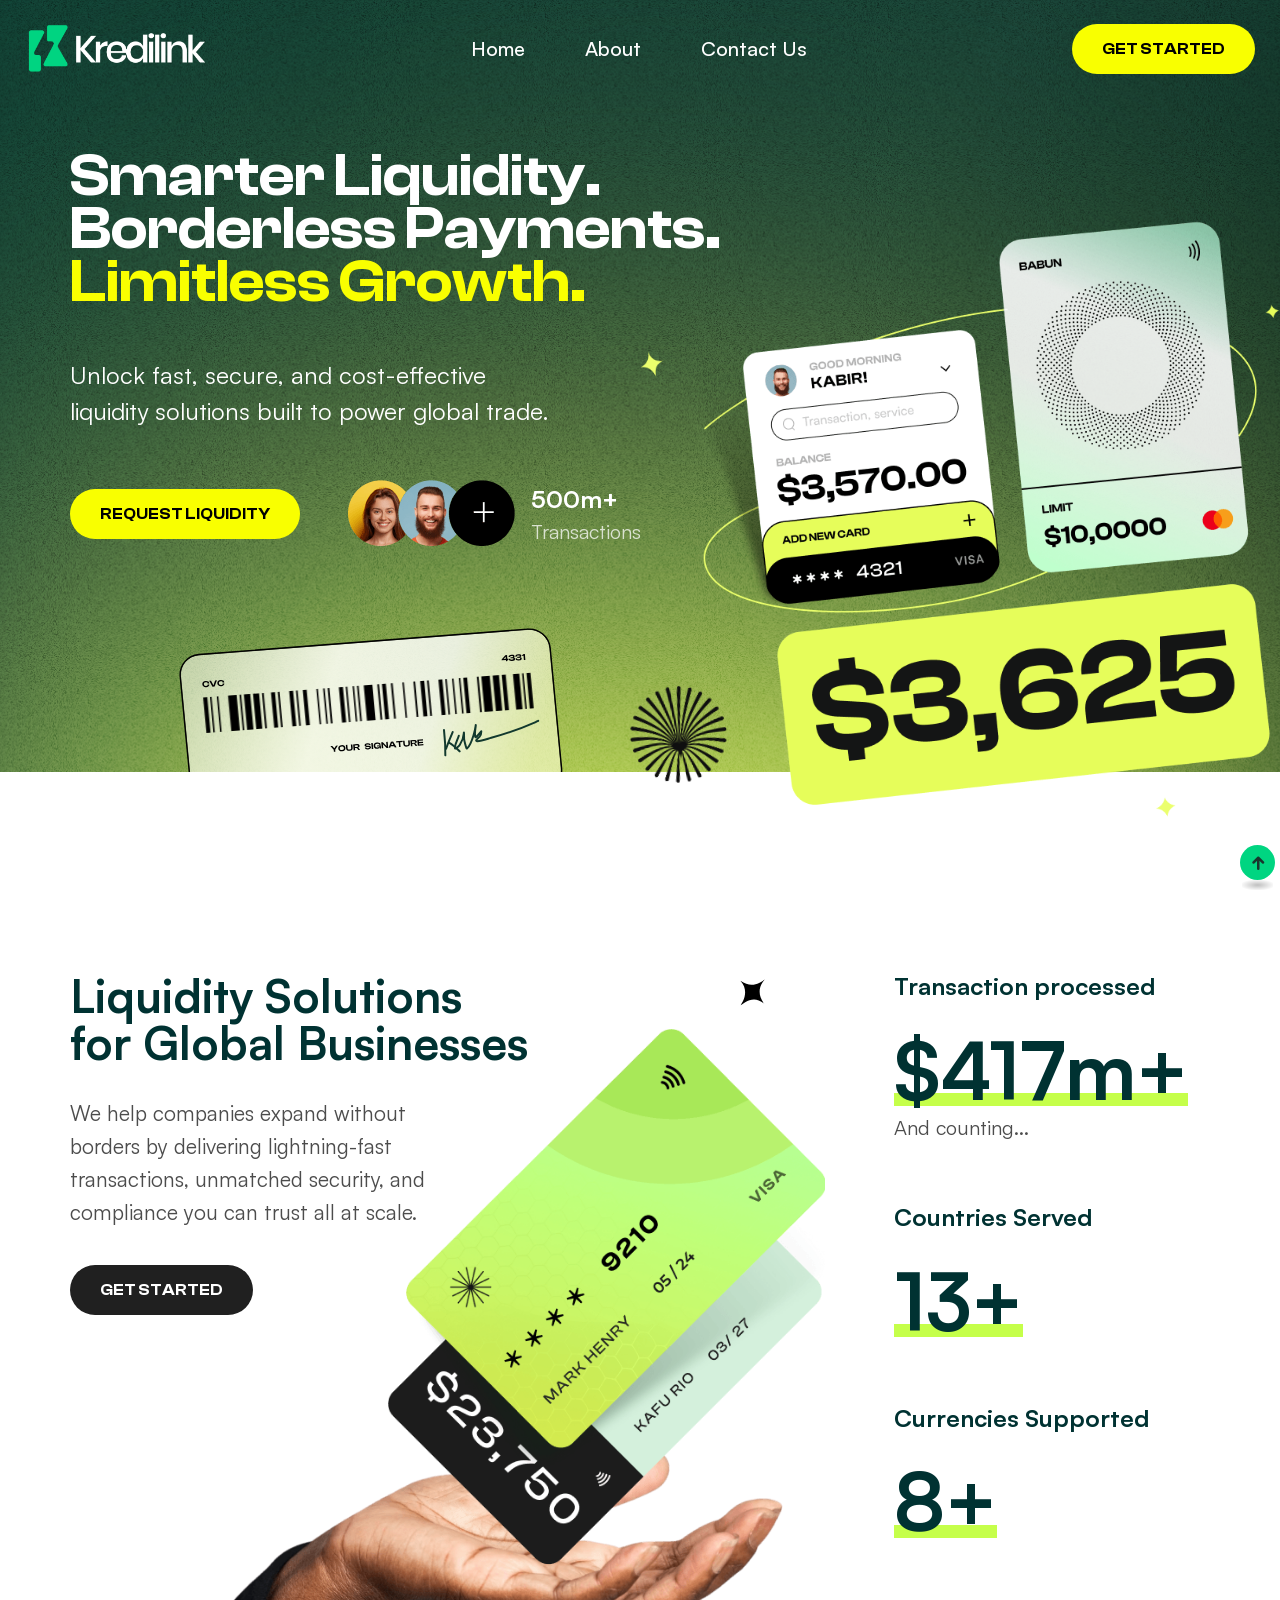
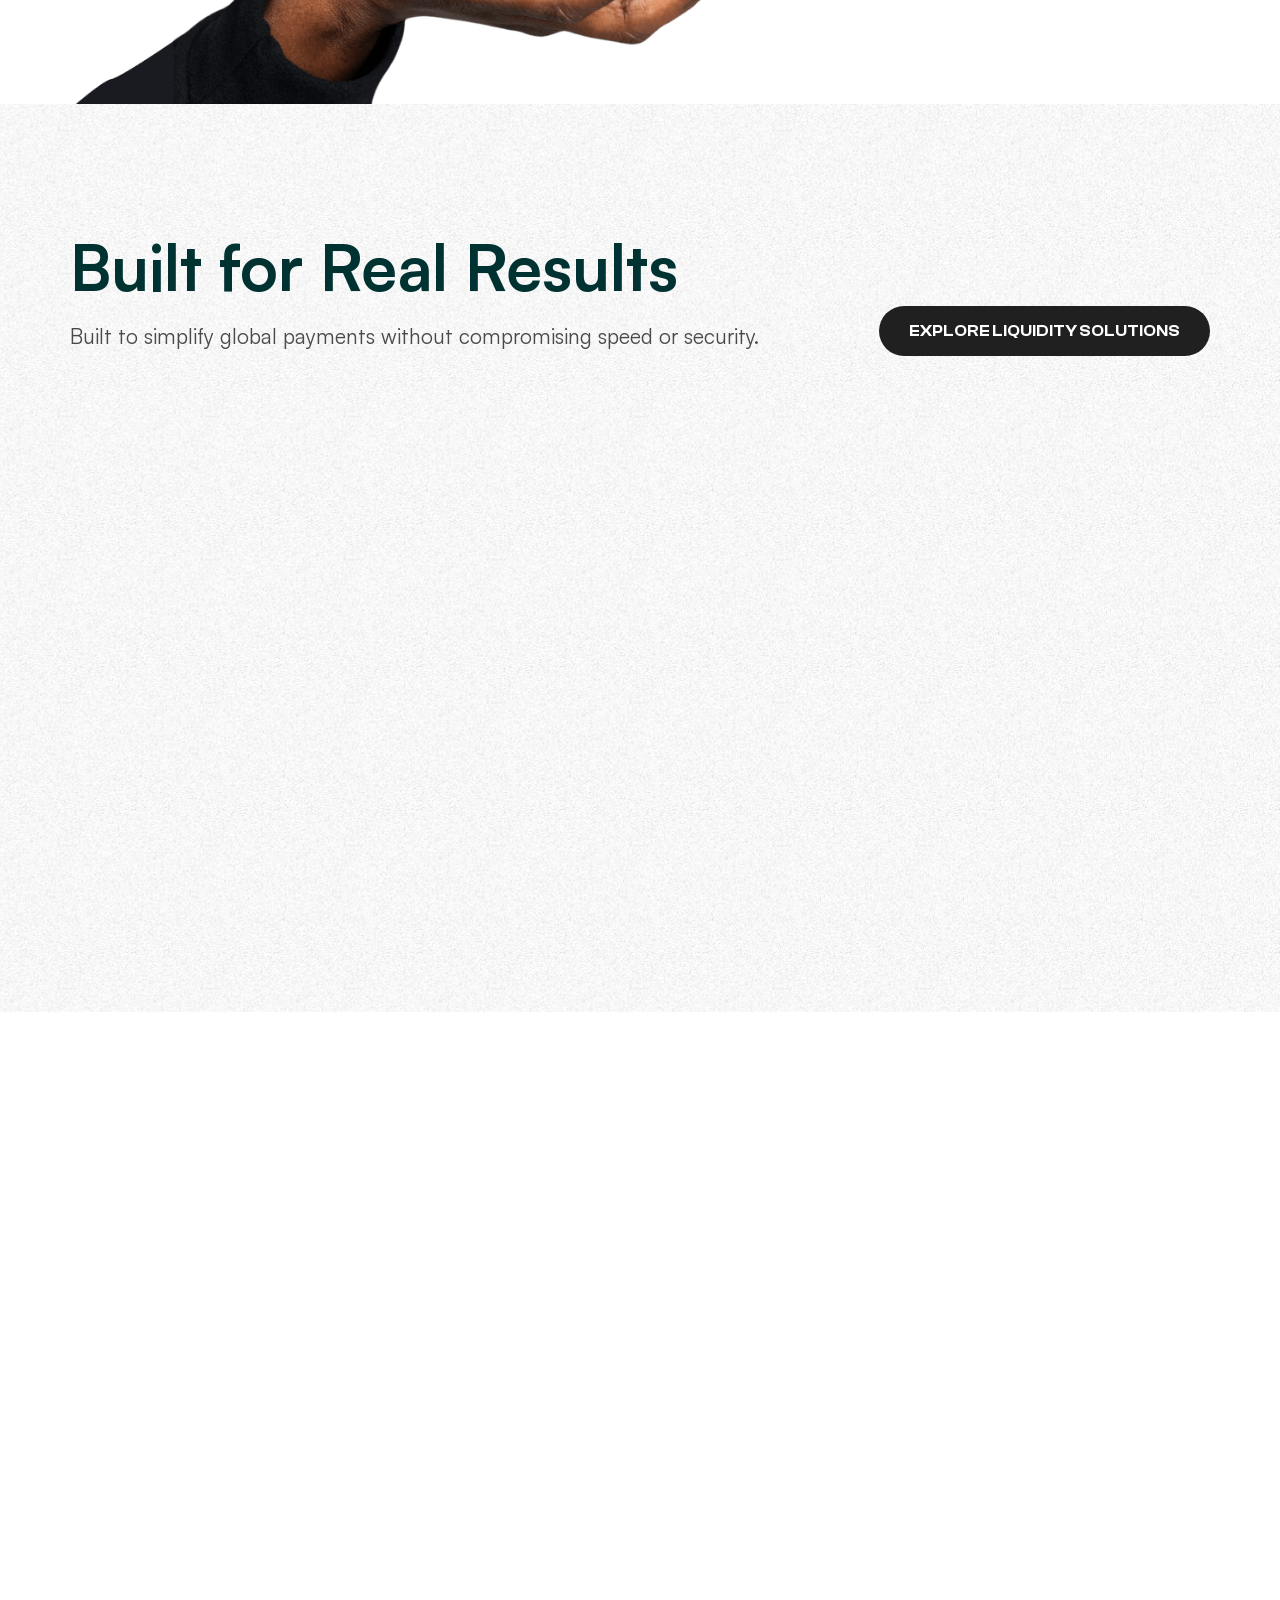
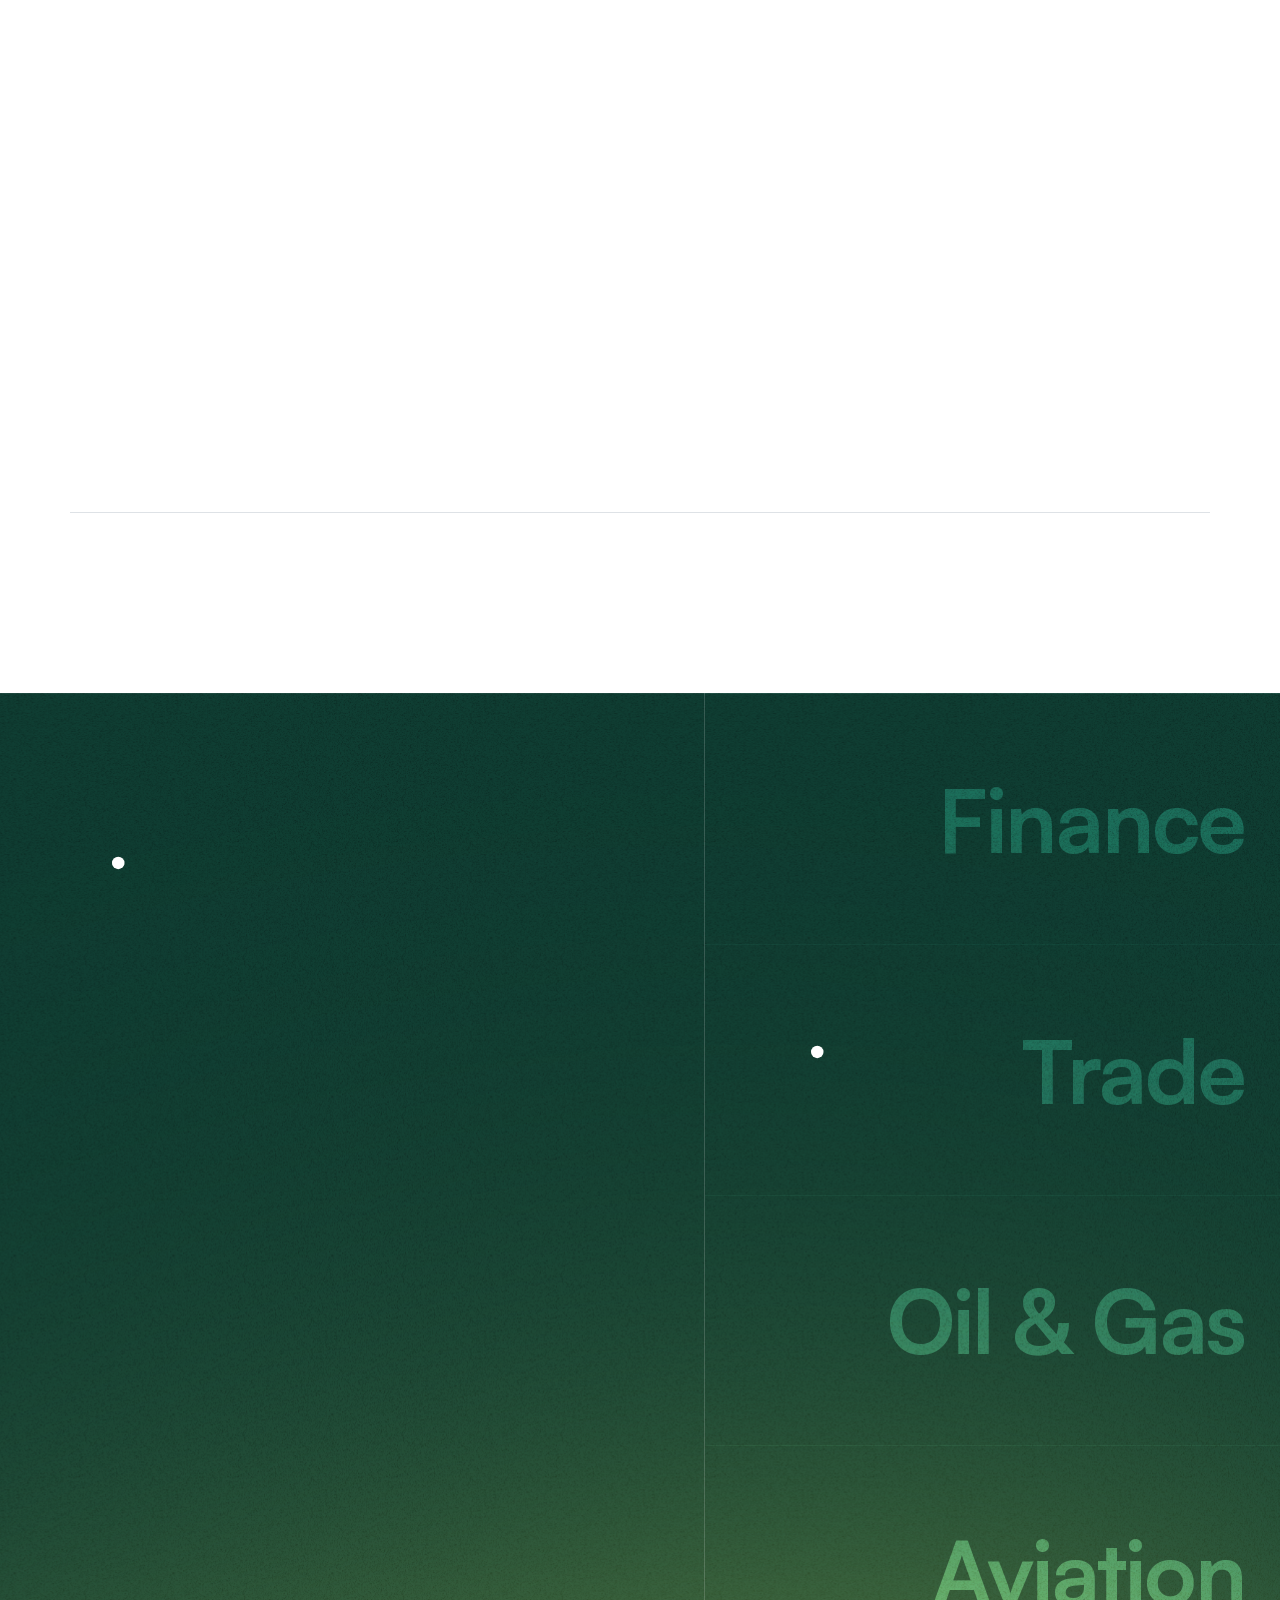
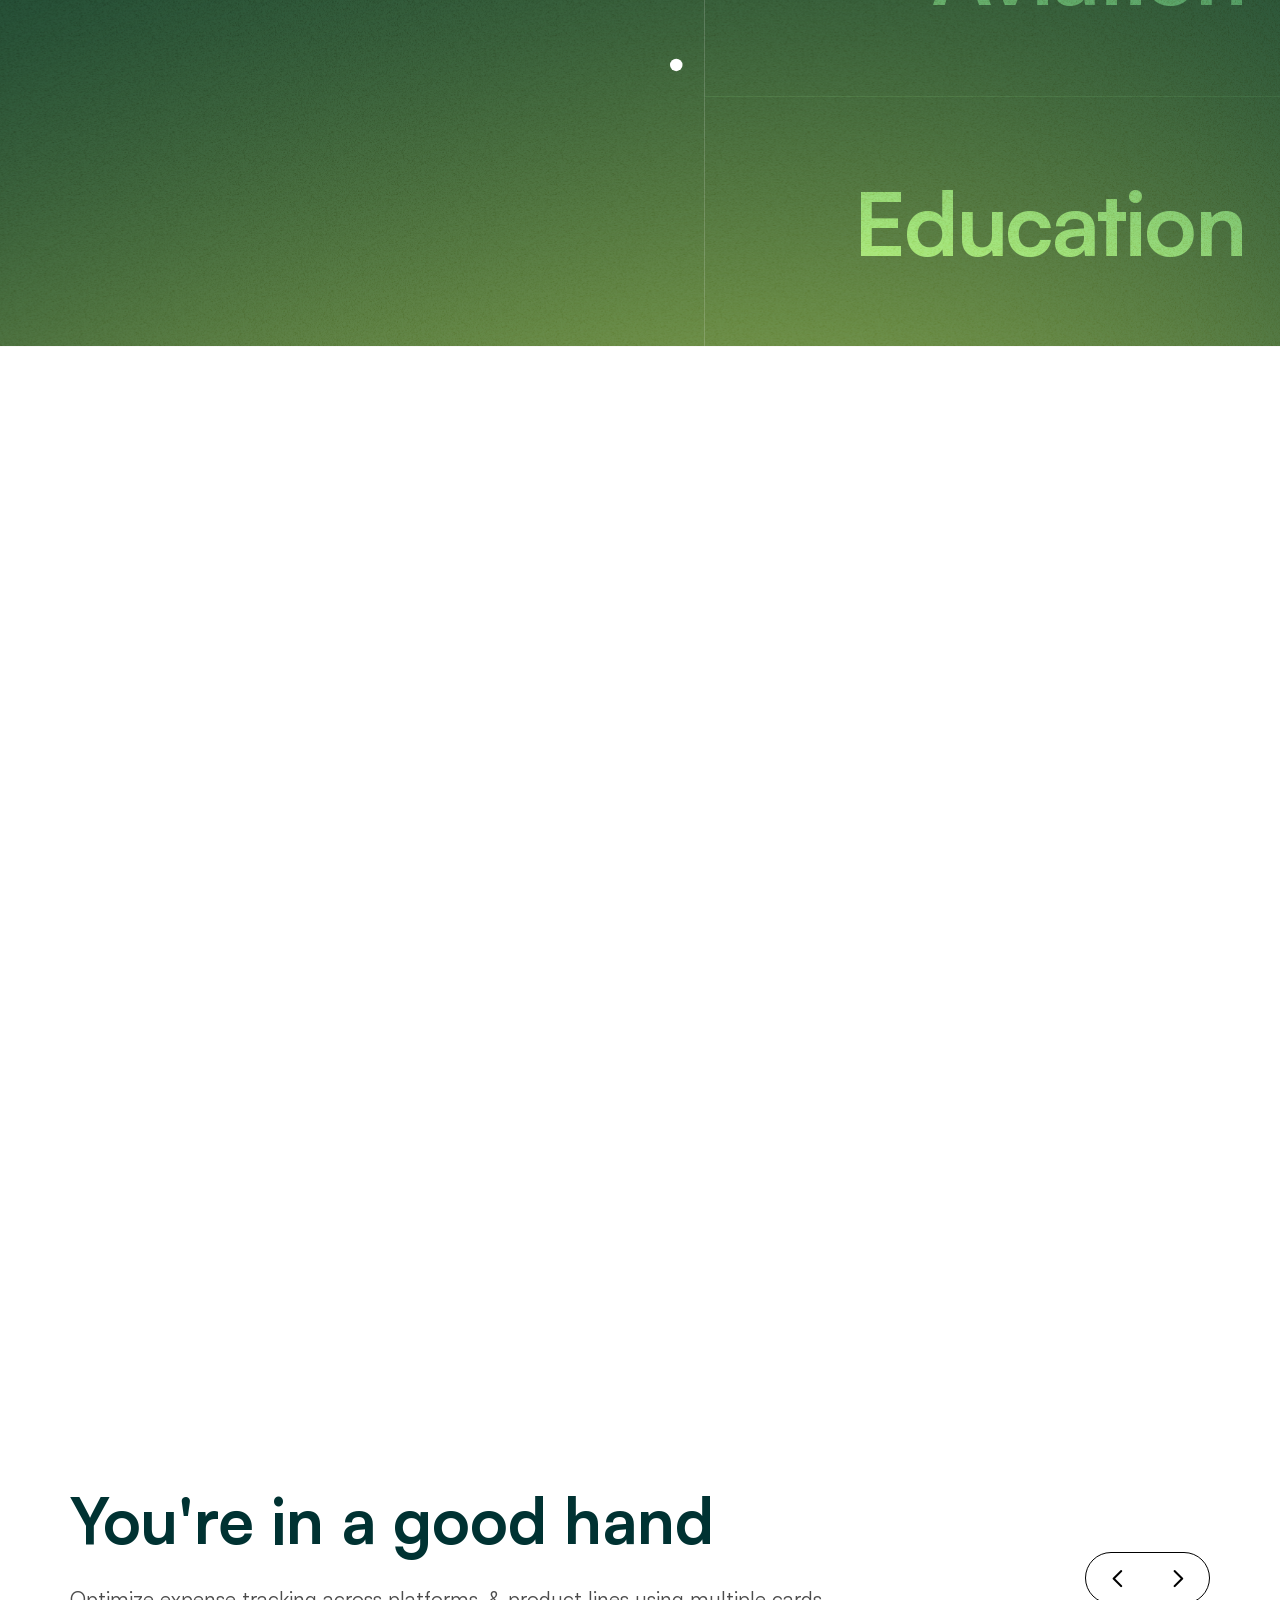
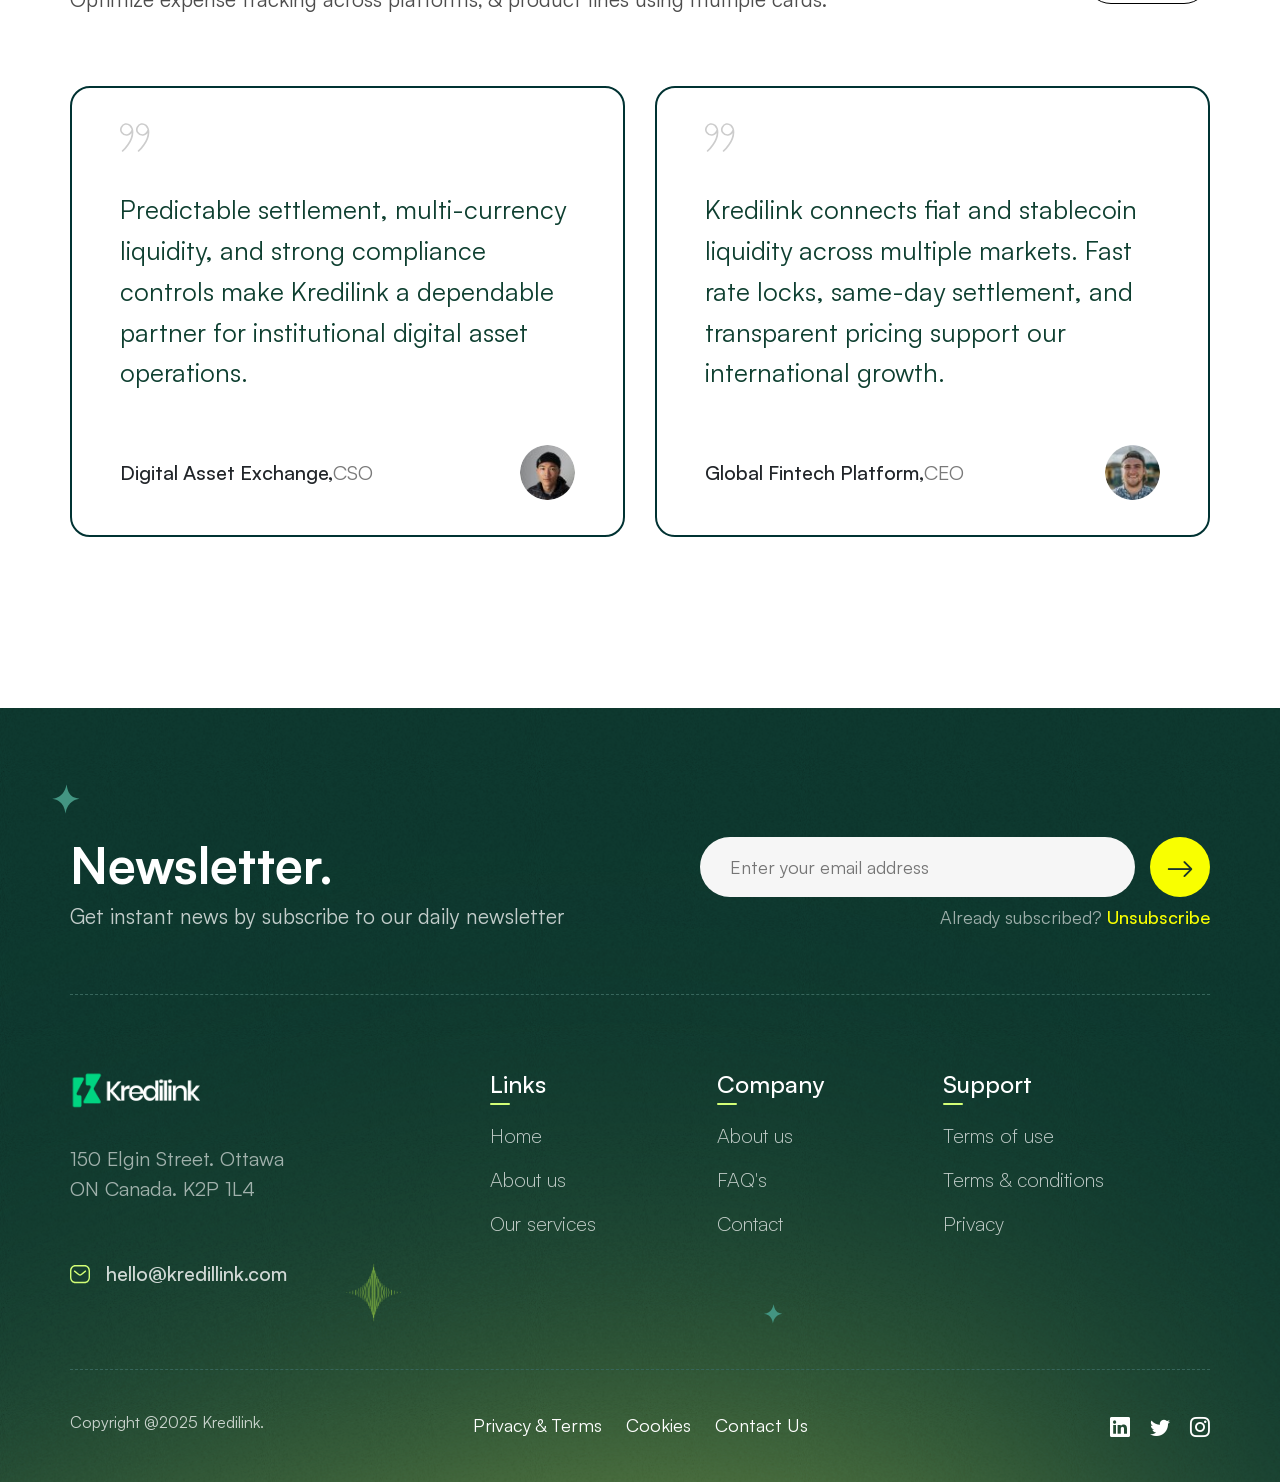
==== commit 765c6b55: "Add loader image and update site content Add images/loader.png and switch favicon and preloader imag" ====
--- a/index.html
+++ b/index.html
@@ -23,7 +23,7 @@
 	<meta name="apple-mobile-web-app-status-bar-style" content="#1A4137">
 	<title>Kredilink - Your link to seamless payment solution</title>
 	<!-- Favicon -->
-	<link rel="icon" type="image/png" sizes="56x56" href="images/fav-icon/icon.png">
+	<link rel="icon" type="image/png" sizes="56x56" href="images/loader.png">
 	<!-- Bootstrap CSS -->
 	<link rel="stylesheet" type="text/css" href="css/bootstrap.min.css" media="all">
 	<!-- Main style sheet -->
@@ -56,7 +56,7 @@
 			==================================================== -->
 		<div id="preloader">
 			<div id="ctn-preloader" class="ctn-preloader">
-				<div class="icon"><img src="images/loader.svg" alt="" class="m-auto d-block" width="60"></div>
+				<div class="icon"><img src="images/loader.png" alt="" class="m-auto d-block" width="60"></div>
 				<div class="txt-loading">
 					<span data-text-preloader="K" class="letters-loading">
 						K
@@ -100,7 +100,7 @@
 				<div class="top-header">
 					<div class="d-flex align-items-center justify-content-between">
 						<div class="logo order-lg-0">
-							<a href="index.html" class="d-flex align-items-center" style="width: 130px;">
+							<a href="index.html" class="d-flex align-items-center" style="width: 180px;">
 								<img src="images/logo/logo.png" alt="">
 							</a>
 						</div>
@@ -155,7 +155,7 @@
 						<h1 class="hero-heading text-white position-relative wow fadeInUp">Smarter Liquidity. <br>Borderless Payments. <span>Limitless Growth.</span></h1>
 						<div class="row">
                             <div class="col-xl-8 col-lg-9">
-                                <p class="text-xl text-white pt-40 md-pt-20 pb-35 md-pb-30 wow fadeInUp" data-wow-delay="0.1s">Unlock fast, secure, and cost-effective liquidity solutions—built to power global trade.
+                                <p class="text-xl text-white pt-40 md-pt-20 pb-35 md-pb-30 wow fadeInUp" data-wow-delay="0.1s">Unlock fast, secure, and cost-effective liquidity solutions built to power global trade.
                             </div>
                         </div>
 						<div class="d-lg-inline-flex align-items-center wow fadeInUp" data-wow-delay="0.2s">
@@ -195,7 +195,7 @@
 								<h2 style="font-size: 46px;">Liquidity Solutions for Global Businesses</h2>
 							</div>
 							<!-- /.title-two -->
-                            <p class="text-lg mb-35 pe-xl-5 me-xl-4">We help companies expand without borders by delivering lightning-fast transactions, unmatched security, and compliance you can trust — all at scale.</p>
+                            <p class="text-lg mb-35 pe-xl-5 me-xl-4">We help companies expand without borders by delivering lightning-fast transactions, unmatched security, and compliance you can trust all at scale.</p>
                             <a href="contact.html" class="btn-thirteen tran3s me-5">Get Started</a>
                         </div>
                         <div class="col-lg-4 ms-auto">
@@ -444,67 +444,79 @@
 			Text Feature Eight
 		=====================================================
 		-->
-		<div class="text-feature-eight mt-130 lg-mt-80">
+		<div class="text-feature-eight mt-60 lg-mt-80">
 			<div class="container">
 				<div class="row">
 					<div class="col-lg-6 wow fadeInLeft">
                         <div class="pe-xl-5 me-xxl-4 mt-50 lg-mt-10">
                             <div class="title-three mb-50 lg-mb-30">
-                                <div class="upper-title">Card</div>
-                                <h2>Take control your Money.</h2>
+                                <!-- <div class="upper-title">Card</div> -->
+                                <h2>You've Got Questions. We came Prepared.</h2>
                             </div>
                             <!-- /.title-three -->
                             <div class="accordion accordion-style-three mb-70 lg-mb-40" id="accordionOne">
                                 <div class="accordion-item">
                                     <h2 class="accordion-header">
                                         <button class="accordion-button collapsed" type="button" data-bs-toggle="collapse" data-bs-target="#collapseOne" aria-expanded="false" aria-controls="collapseOne">
-                                            CEO, Global Fintech Platform
+                                            How Secure are International Transactions?
                                         </button>
                                       </h2>
                                       <div id="collapseOne" class="accordion-collapse collapse" data-bs-parent="#accordionOne">
                                         <div class="accordion-body">
-                                            <p>Kredilink connects fiat and stablecoin liquidity across multiple markets. Fast rate locks, same-day settlement, and transparent pricing support our international growth.</p>
+                                            <p>We use bank-grade encryption and comply with international financial regulations to ensure maximum security. Our international transactions are 100% safe!</p>
                                         </div>
                                       </div>
                                 </div>
                                 <div class="accordion-item">
                                     <h2 class="accordion-header">
                                         <button class="accordion-button" type="button" data-bs-toggle="collapse" data-bs-target="#collapseTwo" aria-expanded="true" aria-controls="collapseTwo">
-                                            CFO, Multinational Trading Group
+                                            What Currencies Do You Support?
                                         </button>
                                     </h2>
                                     <div id="collapseTwo" class="accordion-collapse collapse show" data-bs-parent="#accordionOne">
                                         <div class="accordion-body">
-                                            <p>We use Kredilink for cross-border payments, USDT and USDC liquidity, and treasury oversight. Execution is structured, compliant, and cost-efficient.</p>
+                                            <p>We support major global currencies and are continuously expanding our network to incorporate more.</p>
                                         </div>
                                     </div>
                                 </div>
                                 <div class="accordion-item">
                                     <h2 class="accordion-header">
                                         <button class="accordion-button collapsed" type="button" data-bs-toggle="collapse" data-bs-target="#collapseThree" aria-expanded="false" aria-controls="collapseThree">
-                                            COO, International Payments Company
+                                            Are there Any Hidden Fees?
                                         </button>
                                     </h2>
                                     <div id="collapseThree" class="accordion-collapse collapse" data-bs-parent="#accordionOne">
                                         <div class="accordion-body">
-                                            <p>Kredilink improves our global payout speed and transaction reliability. Their blend of local rails and stablecoin liquidity strengthens our corridors.</p>
+                                            <p>Transparency is one of our biggest promises to you! All fees are clearly communicated upfront with no surprises.</p>
                                         </div>
                                     </div>
                                 </div>
 								<div class="accordion-item">
                                     <h2 class="accordion-header">
                                         <button class="accordion-button collapsed" type="button" data-bs-toggle="collapse" data-bs-target="#collapseFour" aria-expanded="false" aria-controls="collapseFour">
-                                            Chief Strategy Officer, Digital Asset Exchange
+                                            How Fast are International Transfers?
                                         </button>
                                     </h2>
                                     <div id="collapseFour" class="accordion-collapse collapse" data-bs-parent="#accordionOne">
                                         <div class="accordion-body">
-                                            <p>Predictable settlement, multi-currency liquidity, and strong compliance controls make Kredilink a dependable partner for institutional digital asset operations.</p>
+                                            <p>Most transfers are processed the same day, significantly 3x faster than traditional banking systems.</p>
                                         </div>
                                     </div>
                                 </div>
+								<div class="accordion-item">
+                                    <h2 class="accordion-header">
+                                        <button class="accordion-button collapsed" type="button" data-bs-toggle="collapse" data-bs-target="#collapseFive" aria-expanded="false" aria-controls="collapseFive">
+                                            Do You Offer Custom Solutions?
+                                        </button>
+                                    </h2>
+                                    <div id="collapseFive" class="accordion-collapse collapse" data-bs-parent="#accordionOne">
+                                        <div class="accordion-body">
+                                            <p>Absolutely! We specialize in tailoring financial solutions to meet unique business requirements.</p>
+                                        </div>
+                                    </div>
+                                </div>
                             </div>
-                            <a href="about.html" class="btn-thirteen tran3 flex-fill">Learn More</a>
+                            <!-- <a href="about.html" class="btn-thirteen tran3 flex-fill">Learn More</a> -->
                         </div>
                     </div>
                     <div class="col-lg-6 col-md-8 m-auto wow fadeInRight">
@@ -540,20 +552,20 @@
 						<div class="item">
 							<div class="feedback-block-four tran3s">
 								<div class="d-flex align-items-center justify-content-between">
-									<ul class="style-none d-flex rating">
+									<!-- <ul class="style-none d-flex rating">
 										<li><i class="bi bi-star-fill"></i></li>
 										<li><i class="bi bi-star-fill"></i></li>
 										<li><i class="bi bi-star-fill"></i></li>
 										<li><i class="bi bi-star-fill"></i></li>
 										<li><i class="bi bi-star-fill"></i></li>
-									</ul>
+									</ul> -->
 									<img src="images/icon/icon_48.svg" alt="" class="icon">
 								</div>
-								<blockquote>Game-changer! Boosted efficiency, simplified tasks, and saved time. Highly recommended!</blockquote>
+								<blockquote>Kredilink connects fiat and stablecoin liquidity across multiple markets. Fast rate locks, same-day settlement, and transparent pricing support our international growth.</blockquote>
 								<div class="d-flex align-items-center justify-content-between">
 									<div class="d-flex align-items-center">
-										<div class="name fw-500 text-dark">Rashed Kabir,</div>
-										<p class="m0 opacity-75">Claifornia</p>
+										<div class="name fw-500 text-dark">Global Fintech Platform,</div>
+										<p class="m0 opacity-75">CEO</p>
 									</div>
 									<img src="images/media/img_08.jpg" alt="" class="avatar rounded-circle">
 								</div>
@@ -563,20 +575,13 @@
 						<div class="item">
 							<div class="feedback-block-four tran3s">
 								<div class="d-flex align-items-center justify-content-between">
-									<ul class="style-none d-flex rating">
-										<li><i class="bi bi-star-fill"></i></li>
-										<li><i class="bi bi-star-fill"></i></li>
-										<li><i class="bi bi-star-fill"></i></li>
-										<li><i class="bi bi-star-fill"></i></li>
-										<li><i class="bi bi-star-fill"></i></li>
-									</ul>
 									<img src="images/icon/icon_48.svg" alt="" class="icon">
 								</div>
-								<blockquote>Game-changer! Boosted efficiency, simplified tasks, and saved time. Highly recommended!</blockquote>
+								<blockquote>We use Kredilink for cross-border payments, USDT and USDC liquidity, and treasury oversight. Execution is structured, compliant, and cost-efficient.</blockquote>
 								<div class="d-flex align-items-center justify-content-between">
 									<div class="d-flex align-items-center">
-										<div class="name fw-500 text-dark">Zubayer Hasan,</div>
-										<p class="m0 opacity-75">Dhaka</p>
+										<div class="name fw-500 text-dark">Multinational Trading Group,</div>
+										<p class="m0 opacity-75">CFO</p>
 									</div>
 									<img src="images/media/img_14.jpg" alt="" class="avatar rounded-circle">
 								</div>
@@ -586,20 +591,29 @@
 						<div class="item">
 							<div class="feedback-block-four tran3s">
 								<div class="d-flex align-items-center justify-content-between">
-									<ul class="style-none d-flex rating">
-										<li><i class="bi bi-star-fill"></i></li>
-										<li><i class="bi bi-star-fill"></i></li>
-										<li><i class="bi bi-star-fill"></i></li>
-										<li><i class="bi bi-star-fill"></i></li>
-										<li><i class="bi bi-star-fill"></i></li>
-									</ul>
 									<img src="images/icon/icon_48.svg" alt="" class="icon">
 								</div>
-								<blockquote>Game-changer! Boosted efficiency, simplified tasks, and saved time. Highly recommended!</blockquote>
+								<blockquote>Kredilink improves our global payout speed and transaction reliability. Their blend of local rails and stablecoin liquidity strengthens our corridors.</blockquote>
 								<div class="d-flex align-items-center justify-content-between">
 									<div class="d-flex align-items-center">
-										<div class="name fw-500 text-dark">Rashed Kabir,</div>
-										<p class="m0 opacity-75">Claifornia</p>
+										<div class="name fw-500 text-dark">International Payments Company,</div>
+										<p class="m0 opacity-75">COO</p>
+									</div>
+									<img src="images/media/img_15.jpg" alt="" class="avatar rounded-circle">
+								</div>
+							</div>
+							<!-- /.feedback-block-four -->
+						</div>
+						<div class="item">
+							<div class="feedback-block-four tran3s">
+								<div class="d-flex align-items-center justify-content-between">
+									<img src="images/icon/icon_48.svg" alt="" class="icon">
+								</div>
+								<blockquote>Predictable settlement, multi-currency liquidity, and strong compliance controls make Kredilink a dependable partner for institutional digital asset operations.</blockquote>
+								<div class="d-flex align-items-center justify-content-between">
+									<div class="d-flex align-items-center">
+										<div class="name fw-500 text-dark">Digital Asset Exchange,</div>
+										<p class="m0 opacity-75">CSO</p>
 									</div>
 									<img src="images/media/img_15.jpg" alt="" class="avatar rounded-circle">
 								</div>
@@ -634,7 +648,7 @@
 			-->
 			<div class="newsletter-banner white-vr">
 				<div class="container">
-					<div class="main-wrapper bottom-border">
+					<div class="main-wrapper bottom-border pt-0">
 						<div class="row">
 							<div class="col-lg-6">
 								<h2 class="text-white fw-bold">Newsletter.</h2>
@@ -677,11 +691,7 @@
 								<ul class="style-none">
 									<li class="d-flex align-items-center">
 										<img src="images/lazy.svg" data-src="images/icon/icon_49.svg" alt="" class="lazy-img icon me-3">
-										<a href="#">info@kredillink.com</a>
-									</li>
-									<li class="d-flex align-items-center">
-										<img src="images/lazy.svg" data-src="images/icon/icon_50.svg" alt="" class="lazy-img icon me-3">
-										<a href="#">++234 707 730 8072</a>
+										<a href="#">hello@kredillink.com</a>
 									</li>
 								</ul>
 							</div>
@@ -689,18 +699,24 @@
 								<h5 class="footer-title">Links</h5>
 								<ul class="footer-nav-link style-none">
 									<li><a href="index.html">Home</a></li>
+									<li><a href="about.html">About us</a></li>
+									<li><a href="index.html">Our services</a></li>
 								</ul>
 							</div>
 							<div class="col-lg-2 col-sm-4 mb-20">
 								<h5 class="footer-title">Company</h5>
 								<ul class="footer-nav-link style-none">
-									<li><a href="about-us-v2.html">About us</a></li>
+									<li><a href="about.html">About us</a></li>
+									<li><a href="index.html">FAQ's</a></li>
+									<li><a href="contact.html">Contact</a></li>
 								</ul>
 							</div>
 							<div class="col-xxl-2 col-lg-3 col-sm-4 mb-20">
 								<h5 class="footer-title">Support</h5>
 								<ul class="footer-nav-link style-none">
-									<li><a href="contact.html">Contact</a></li>
+									<li><a href="contact.html">Terms of use</a></li>
+									<li><a href="contact.html">Terms & conditions</a></li>
+									<li><a href="contact.html">Privacy</a></li>
 								</ul>
 							</div>
 						</div>
@@ -711,10 +727,10 @@
 						<div class="row">
 							<div class="col-xl-4 col-lg-3 order-lg-3 mb-15">
 								<ul class="style-none d-flex align-items-center justify-content-center justify-content-lg-end social-icon">
-									<li><a href="#"><i class="bi bi-facebook"></i></a></li>
-									<li><a href="#"><i class="bi bi-dribbble"></i></a></li>
-									<li><a href="#"><i class="bi bi-instagram"></i></a></li>
-								</ul>
+								<li><a href="https://www.linkedin.com/company/kredilink-technologies-limited"><i class="bi bi-linkedin"></i></a></li>
+								<li><a href="https://x.com/kredilinkglobal?s=21"><i class="bi bi-twitter"></i></a></li>
+								<li><a href="https://www.instagram.com/kredilinkglobal?igsh=MTVtNHczMGQxZWhpcg=="><i class="bi bi-instagram"></i></a></li>
+							</ul>
 							</div>
 							<div class="col-xl-4 col-lg-6 order-lg-2 mb-15">
 								<ul class="style-none bottom-nav d-flex justify-content-center order-lg-last">
@@ -724,7 +740,7 @@
 								</ul>
 							</div>
 							<div class="col-xl-4 col-lg-3 order-lg-1 mb-15">
-								<div class="copyright text-center text-lg-start order-lg-first">Copyright @2023 babun inc.</div>
+								<div class="copyright text-center text-lg-start order-lg-first">Copyright @2025 Kredilink.</div>
 							</div>
 						</div>
 					</div>
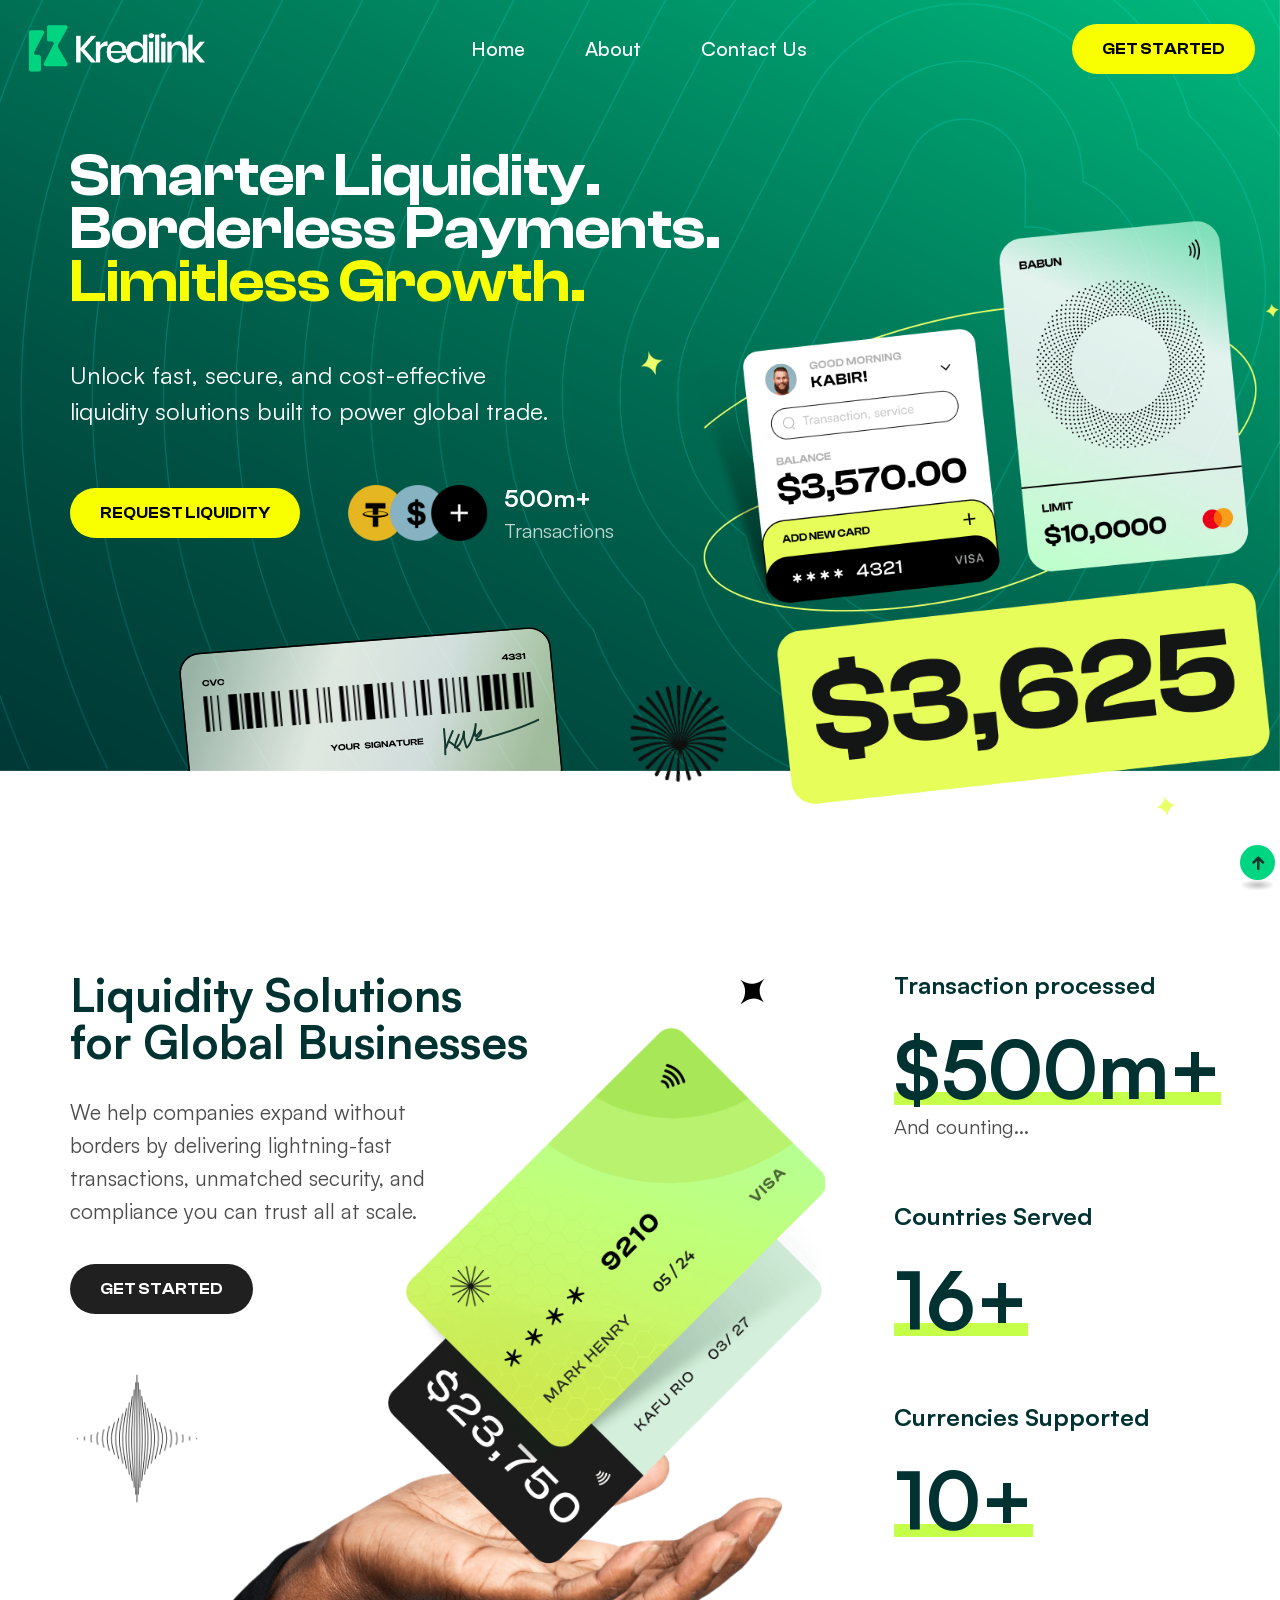
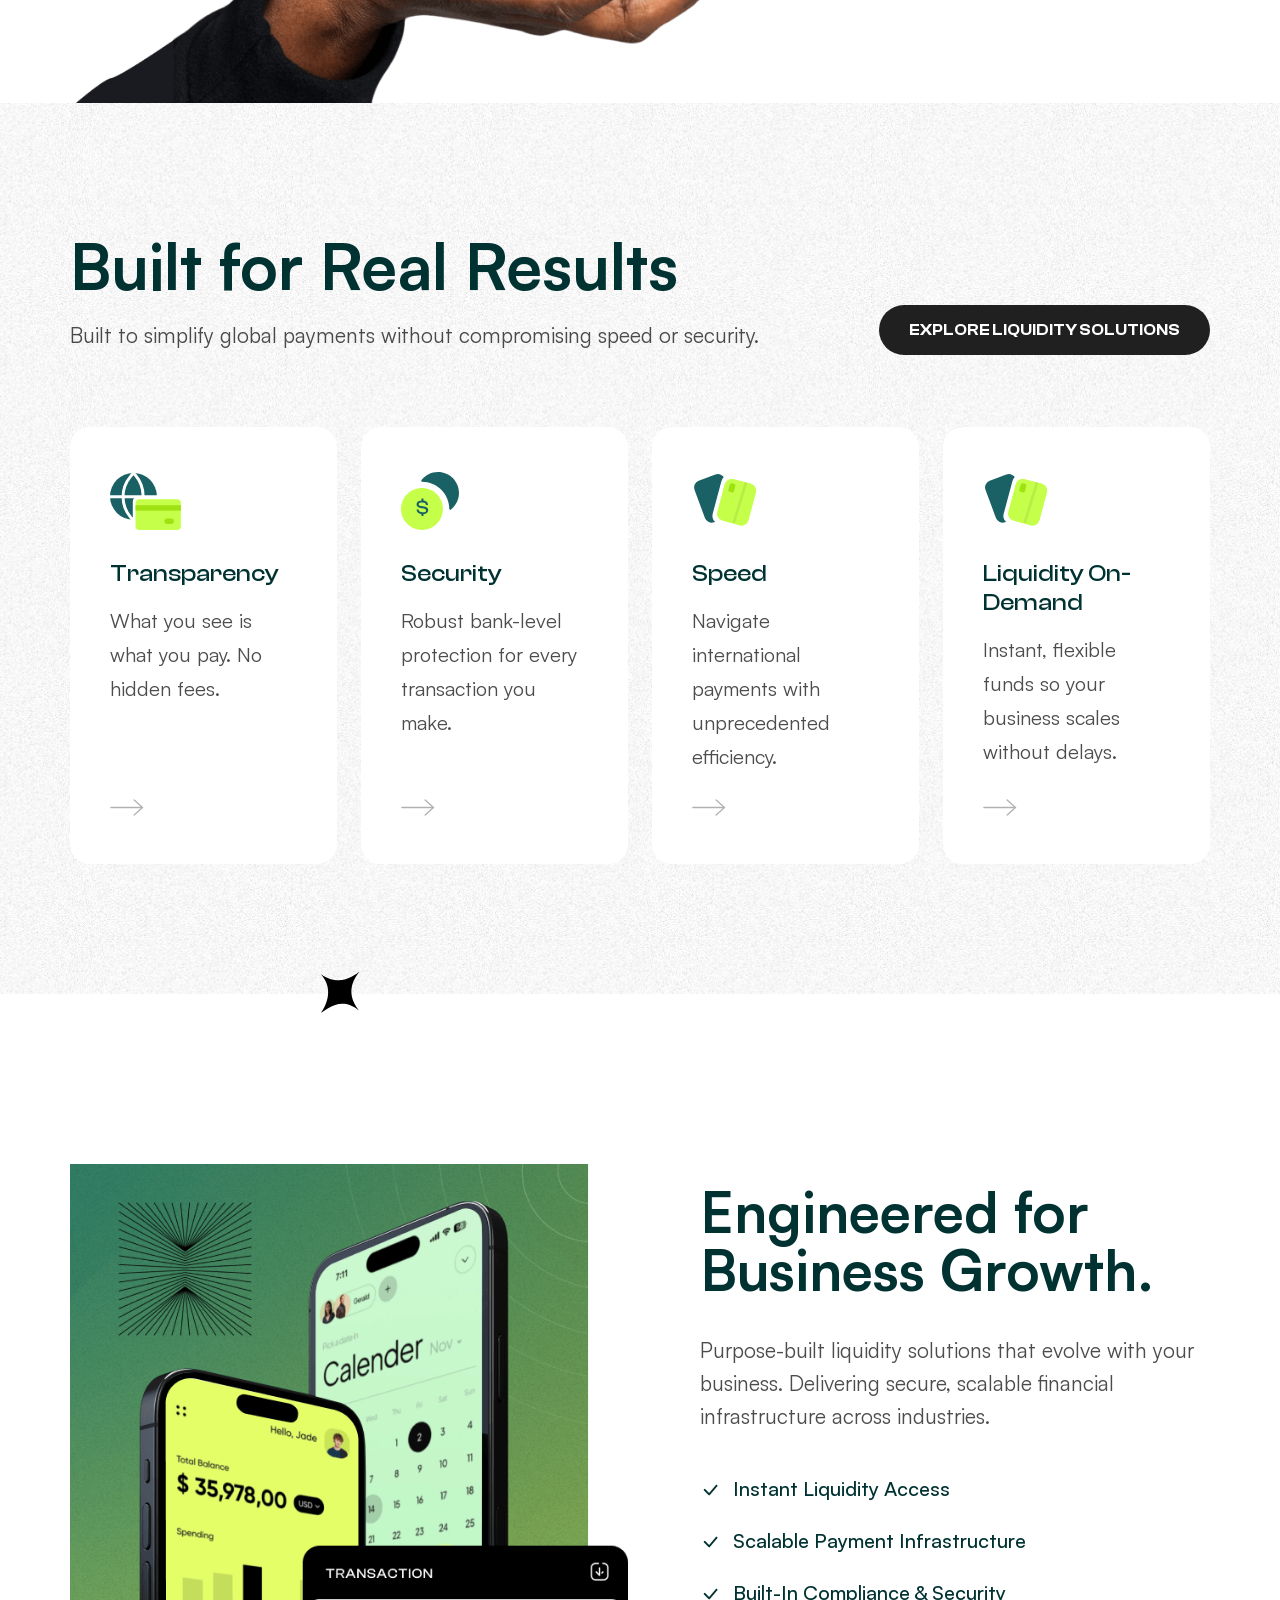
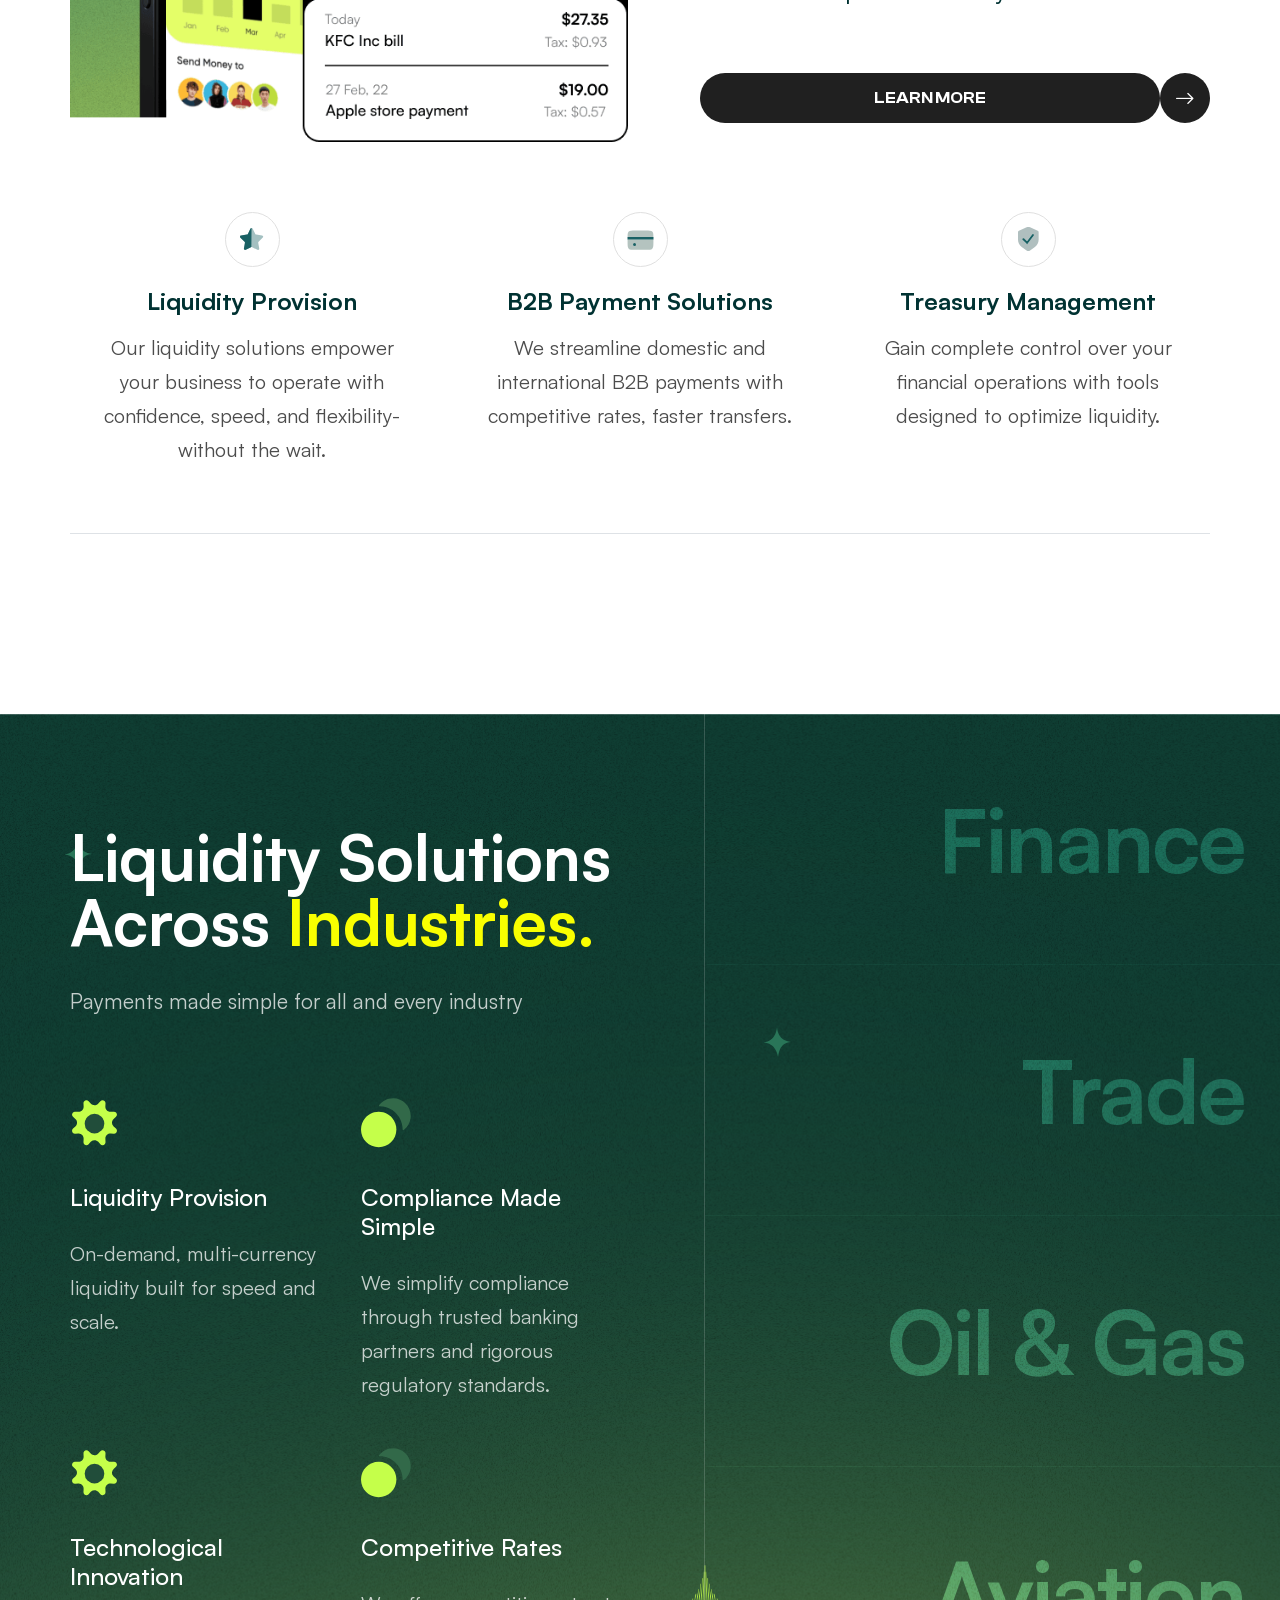
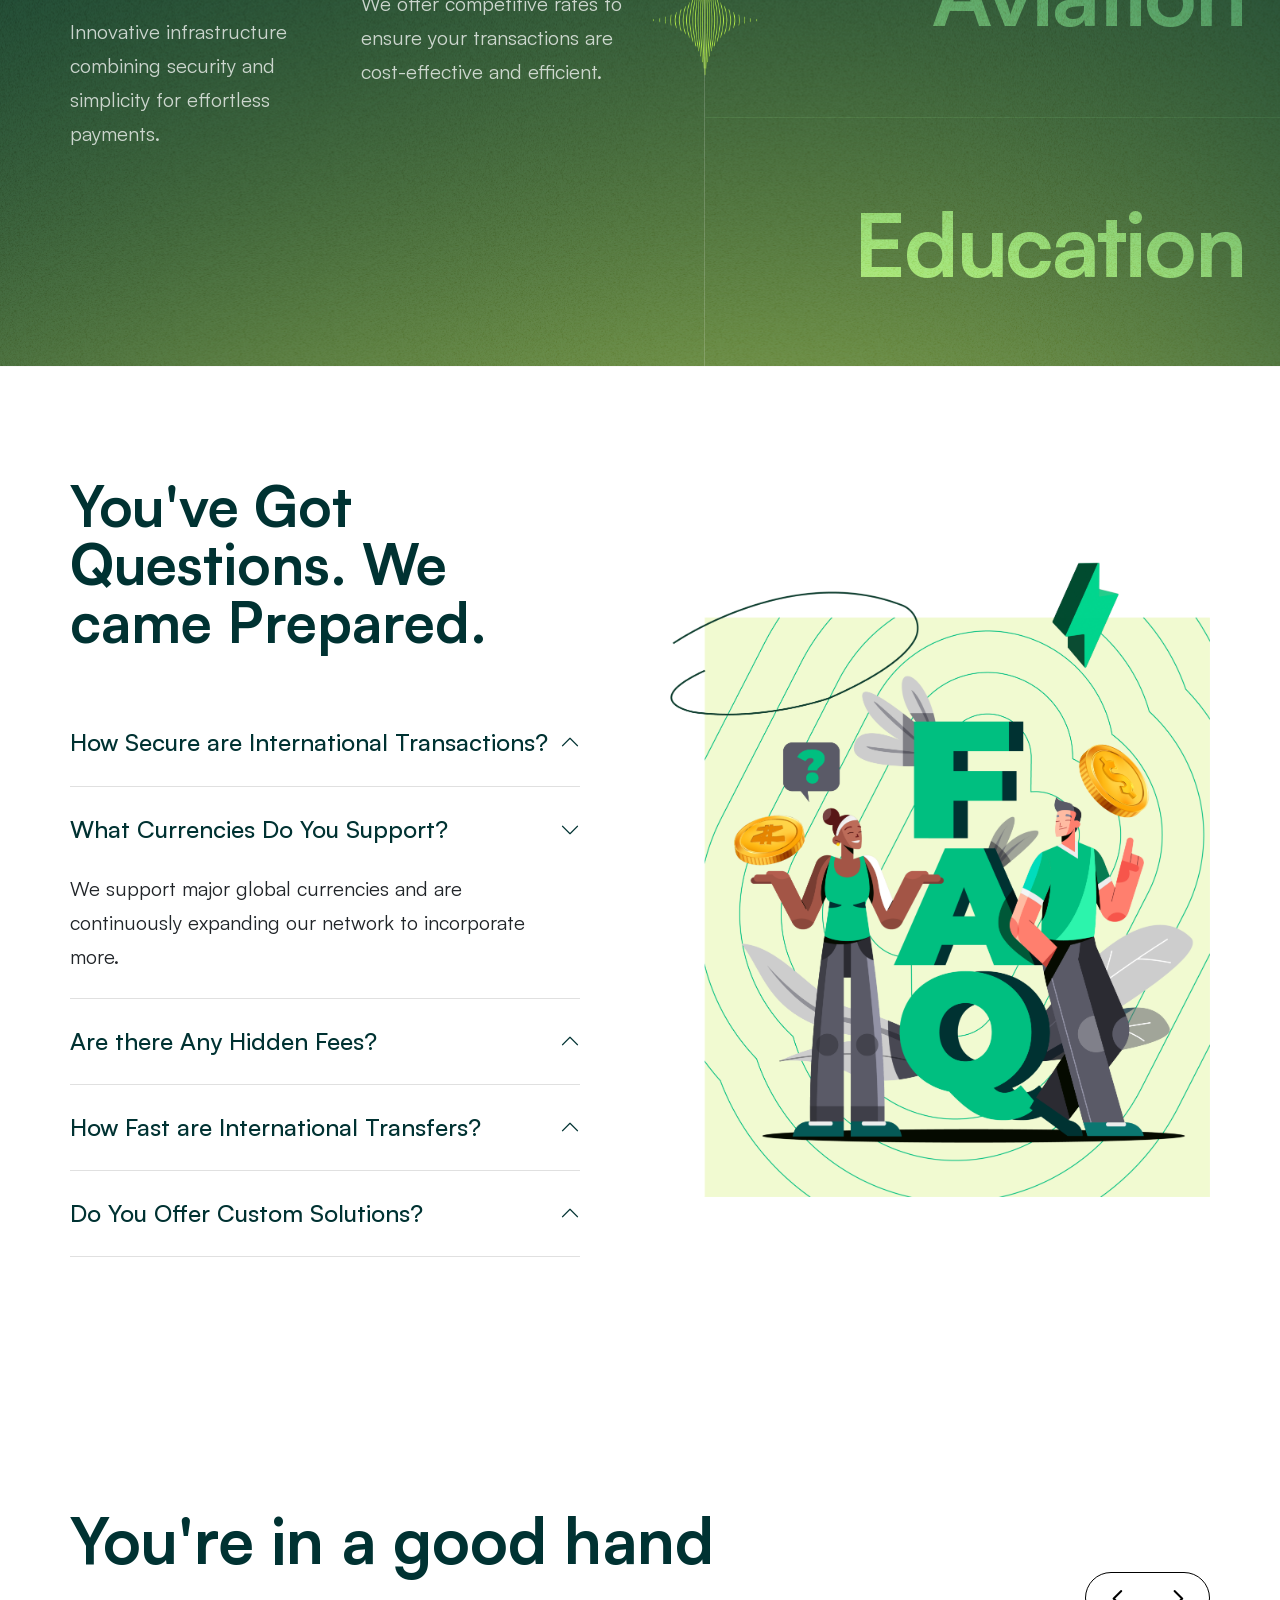
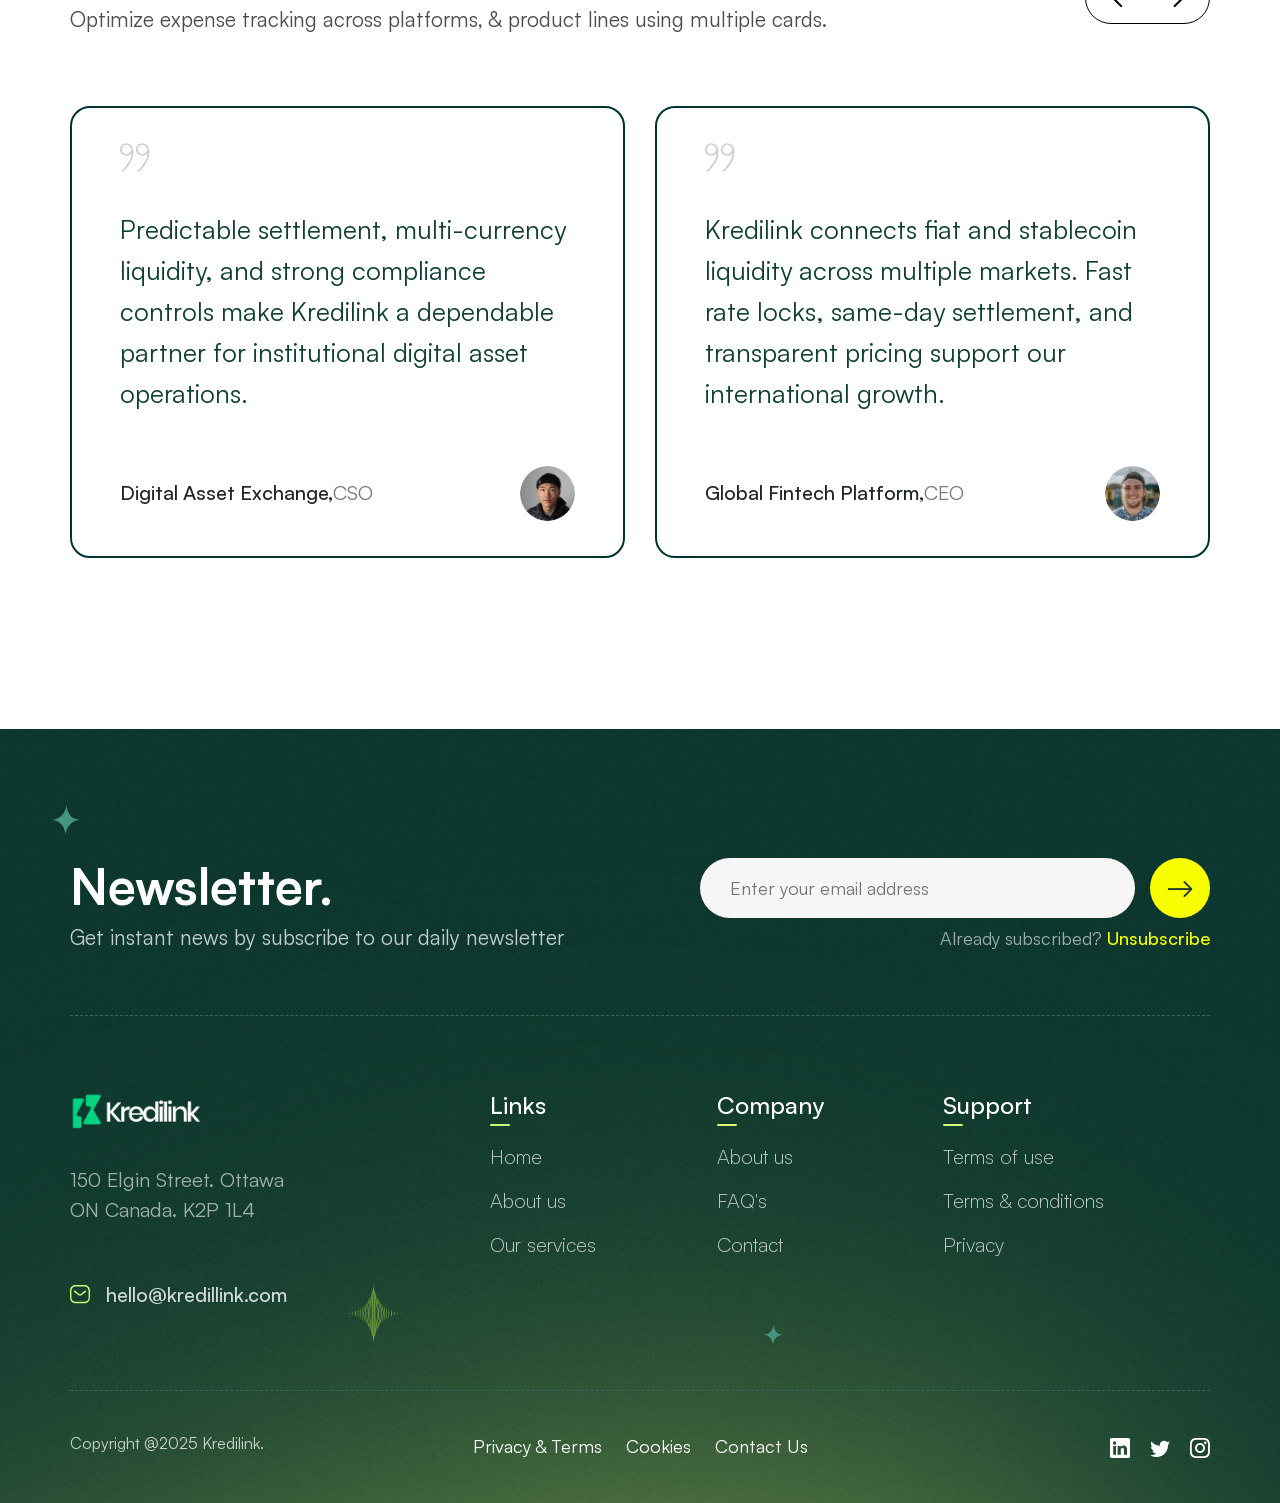
==== commit e1c1a544: "chore: clean up empty code change sections in the changes log" ====
--- a/index.html
+++ b/index.html
@@ -161,7 +161,7 @@
 						<div class="d-lg-inline-flex align-items-center wow fadeInUp" data-wow-delay="0.2s">
 							<a href="contact.html" class="btn-twelve tran3s me-3 me-xl-5">Request Liquidity</a>
 							<div class="d-flex align-items-center md-mt-20">
-								<img src="images/lazy.svg" data-src="images/assets/screen_12.png" alt="" class="lazy-img avatar">
+								<img src="images/lazy.svg" data-src="images/assets/screen_12.png" alt="" class="lazy-img avatar" style="width: 140px;">
 								<div class="ps-3">
 									<strong class="text-white d-block text-xl">500m+</strong>
 									<span class="text-white opacity-75">Transactions</span>
--- a/css/style.min.css
+++ b/css/style.min.css
@@ -2742,7 +2742,7 @@
   transform: translate(-50%, -7%);
 }
 .hero-banner-four {
-  background: url(../images/assets/bg_01.svg) no-repeat center bottom;
+  background: url(../images/assets/LAPTOP.png) no-repeat center bottom;
   background-size: cover;
   z-index: 1;
 }
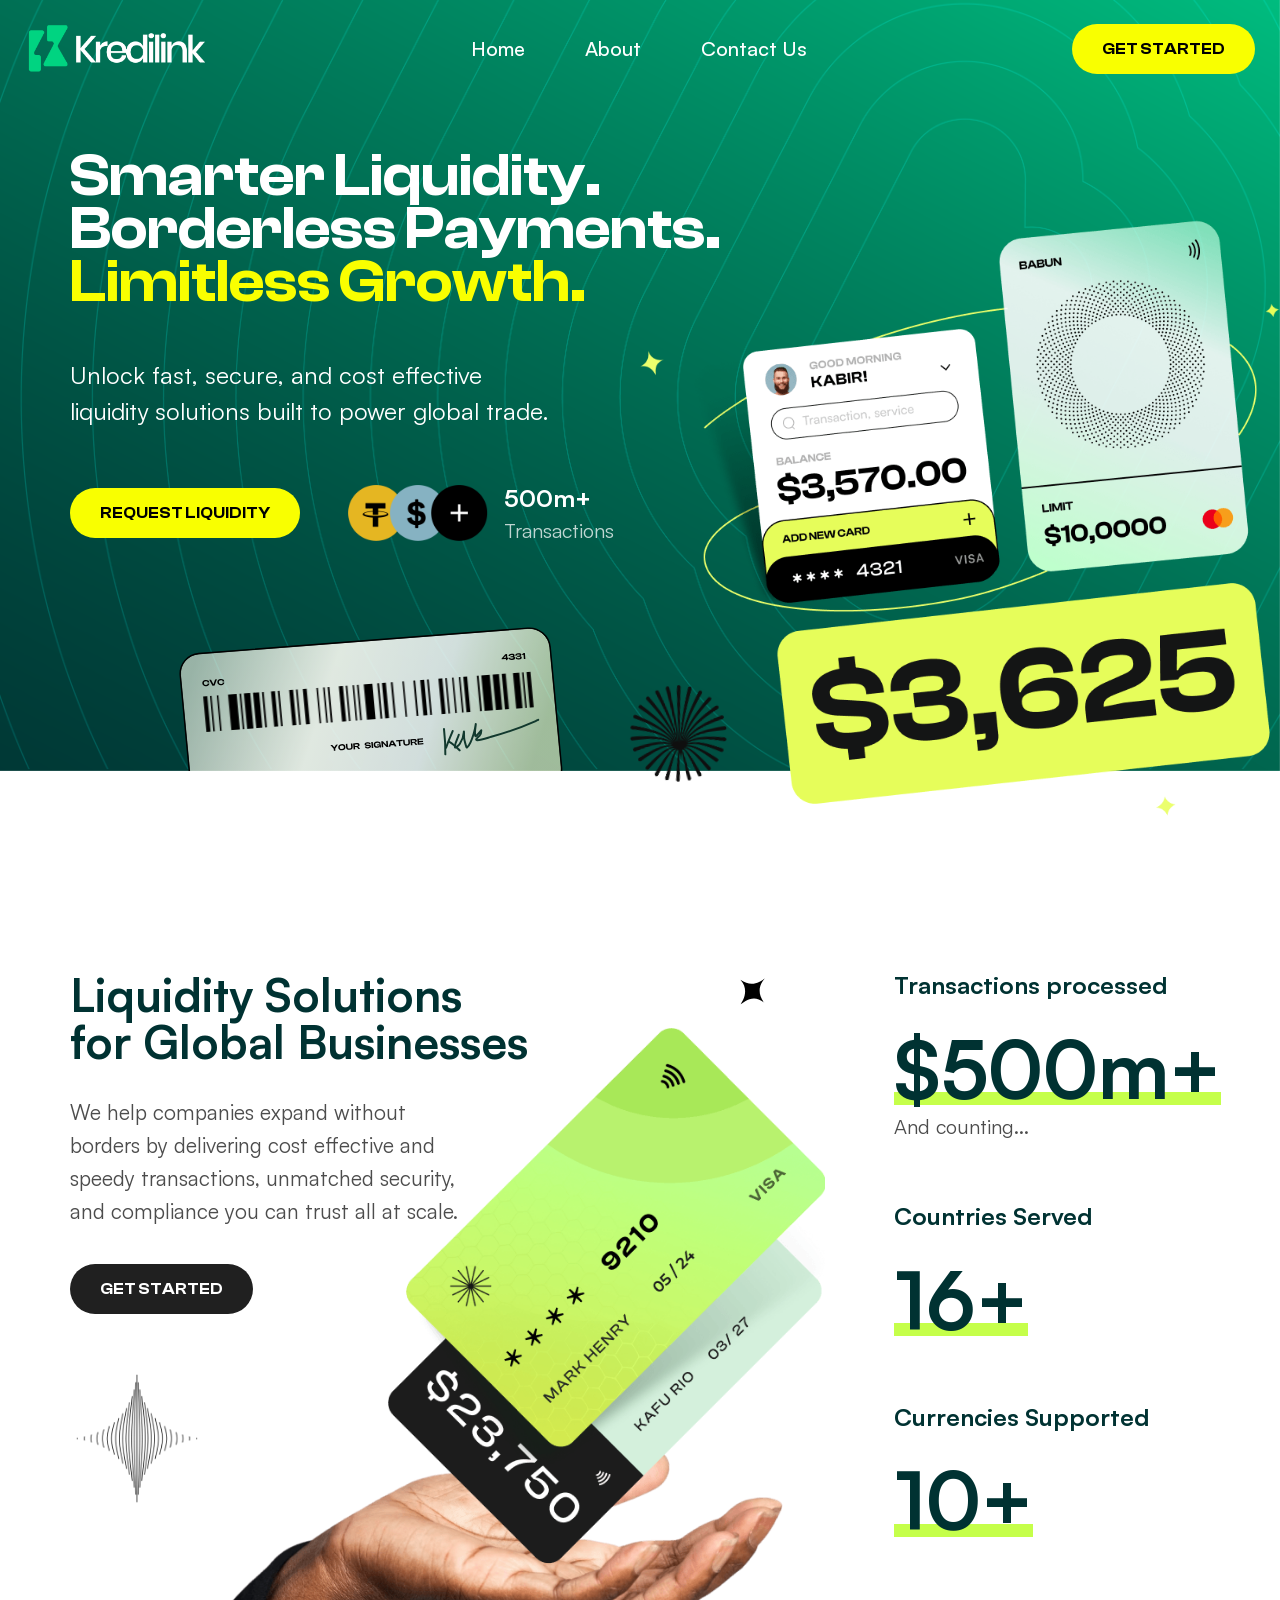
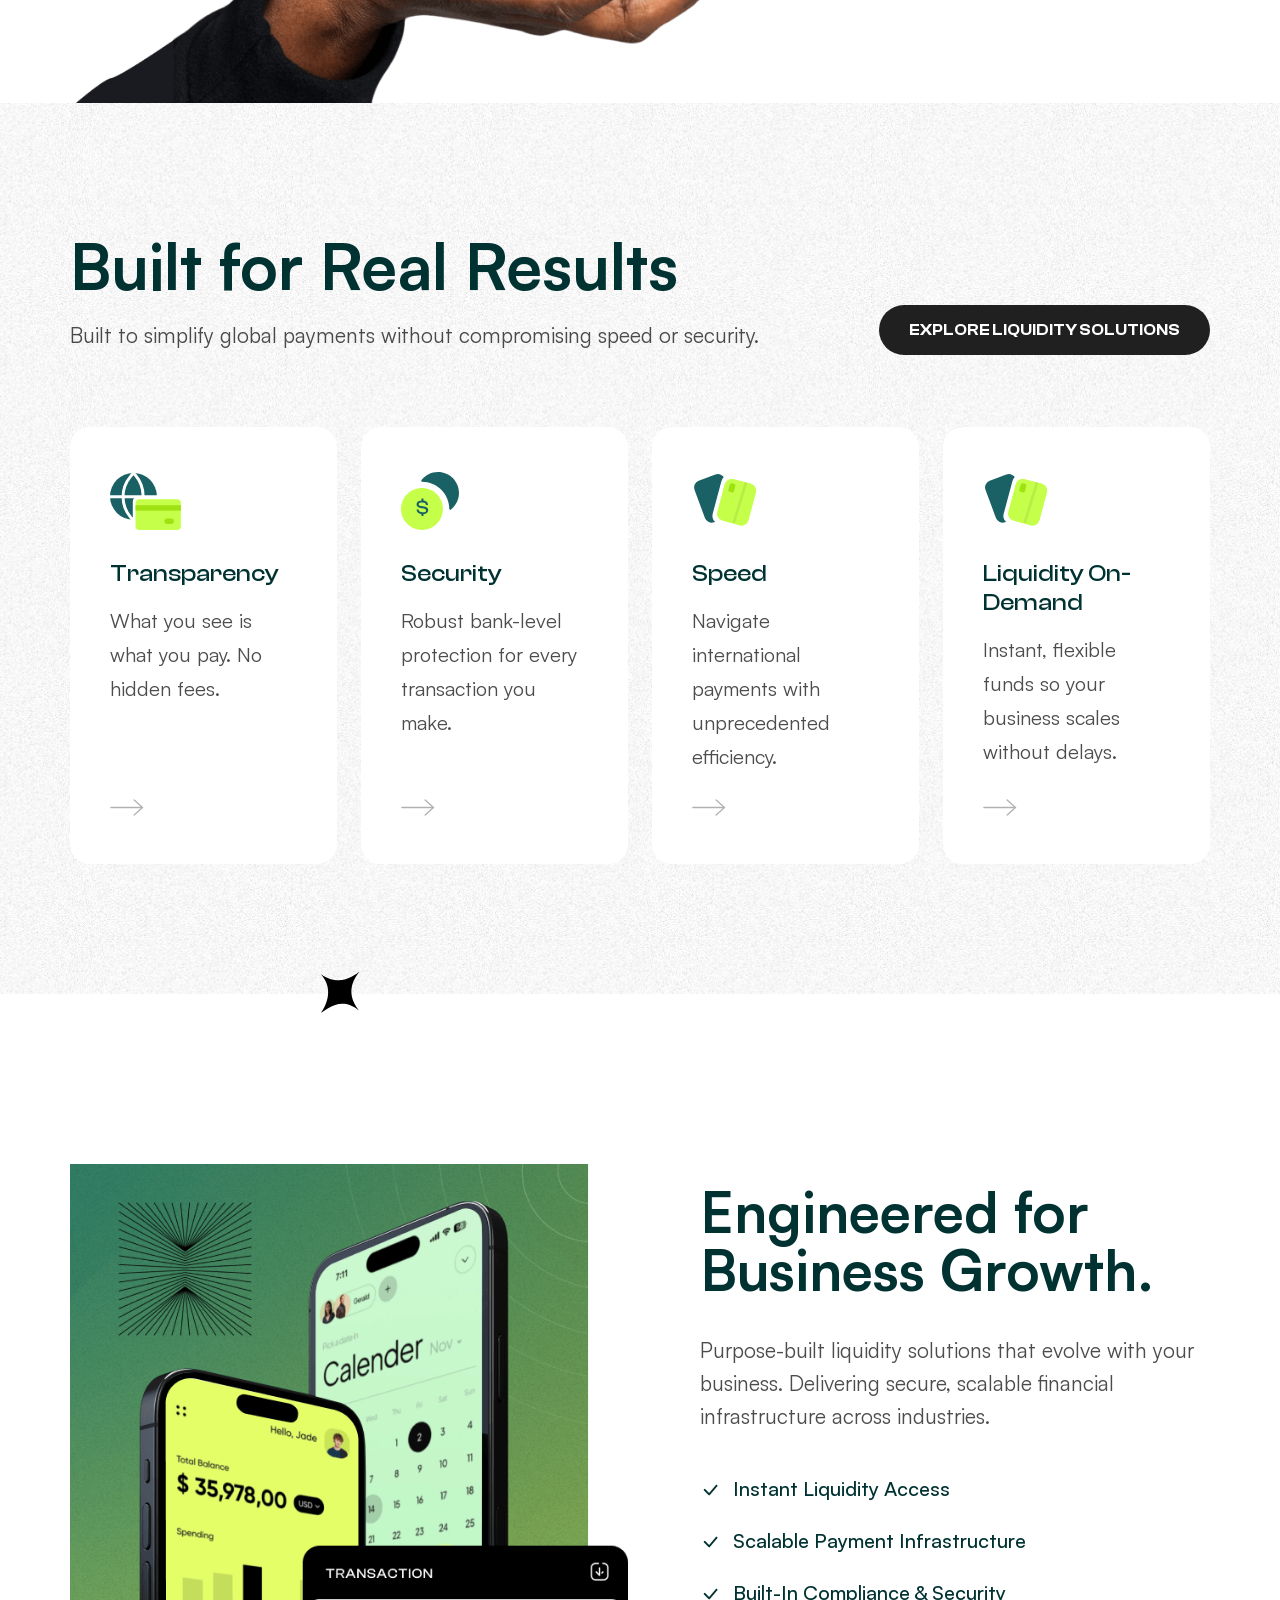
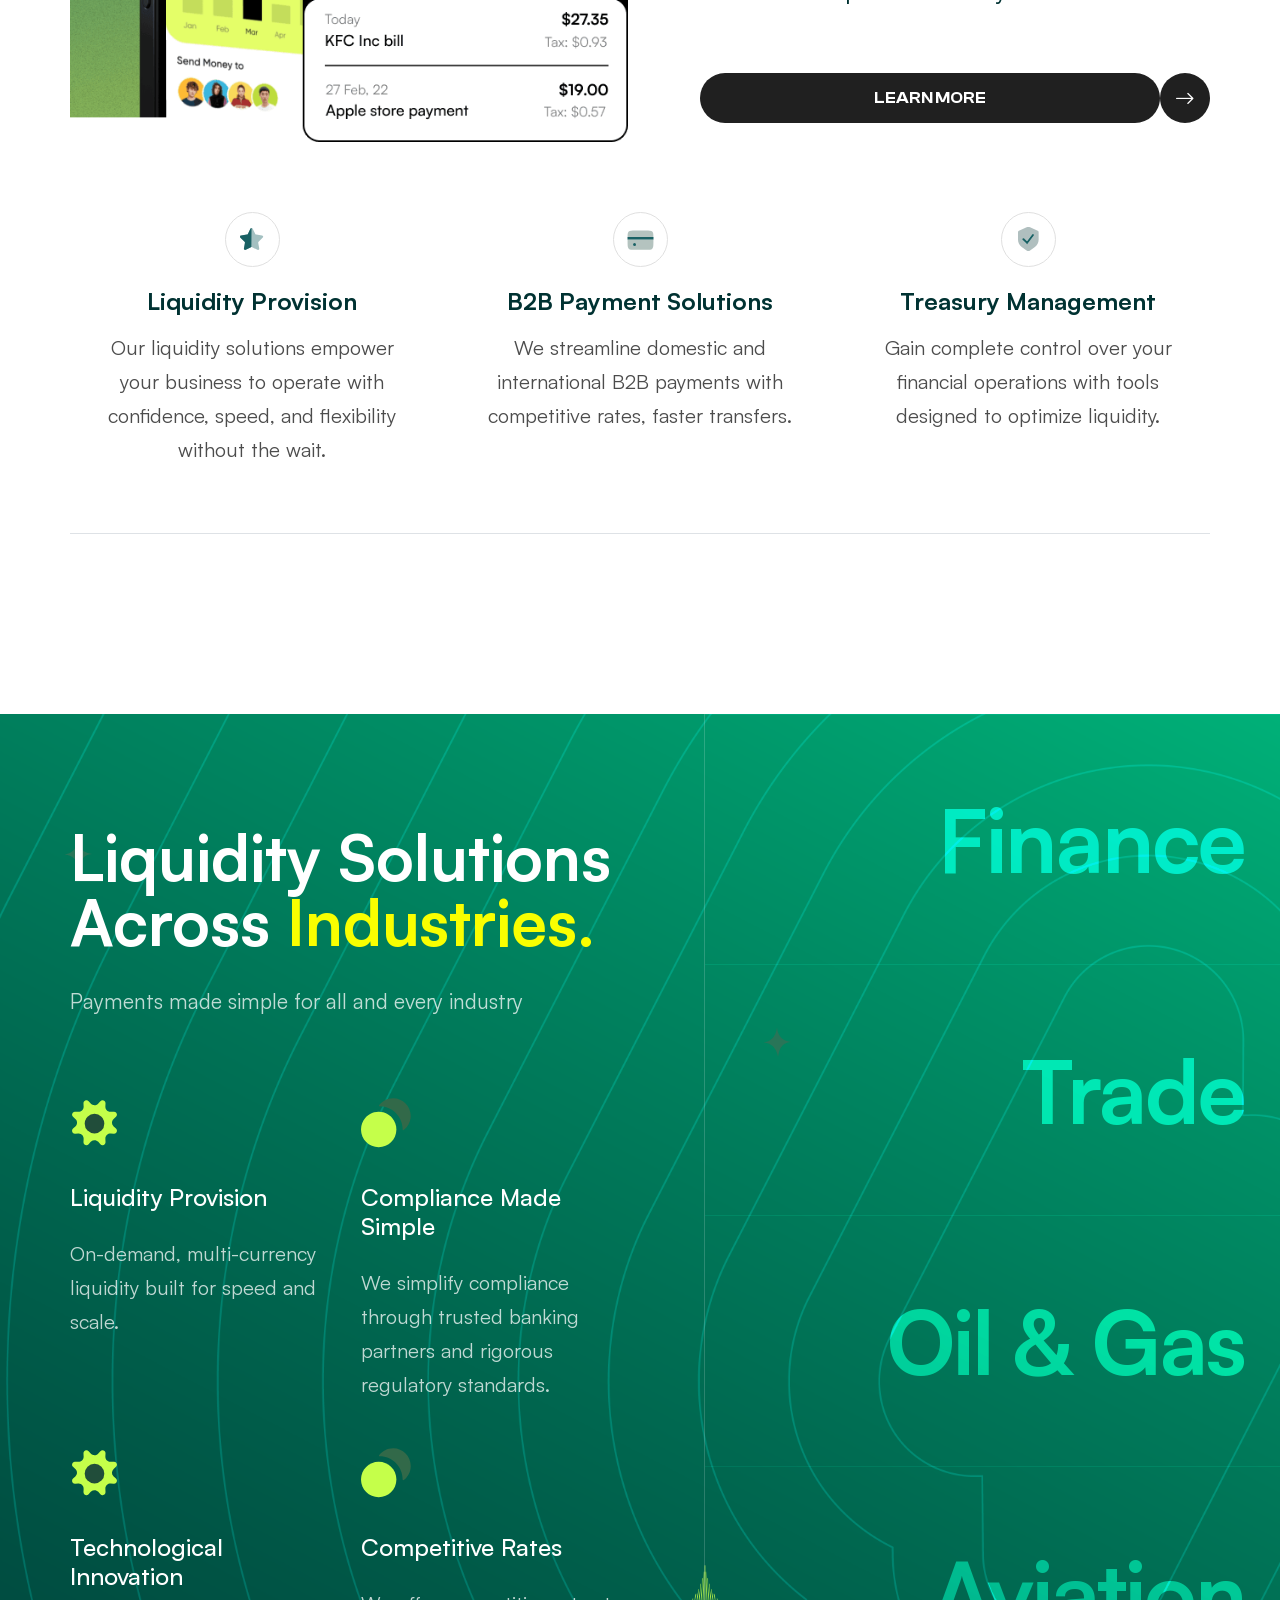
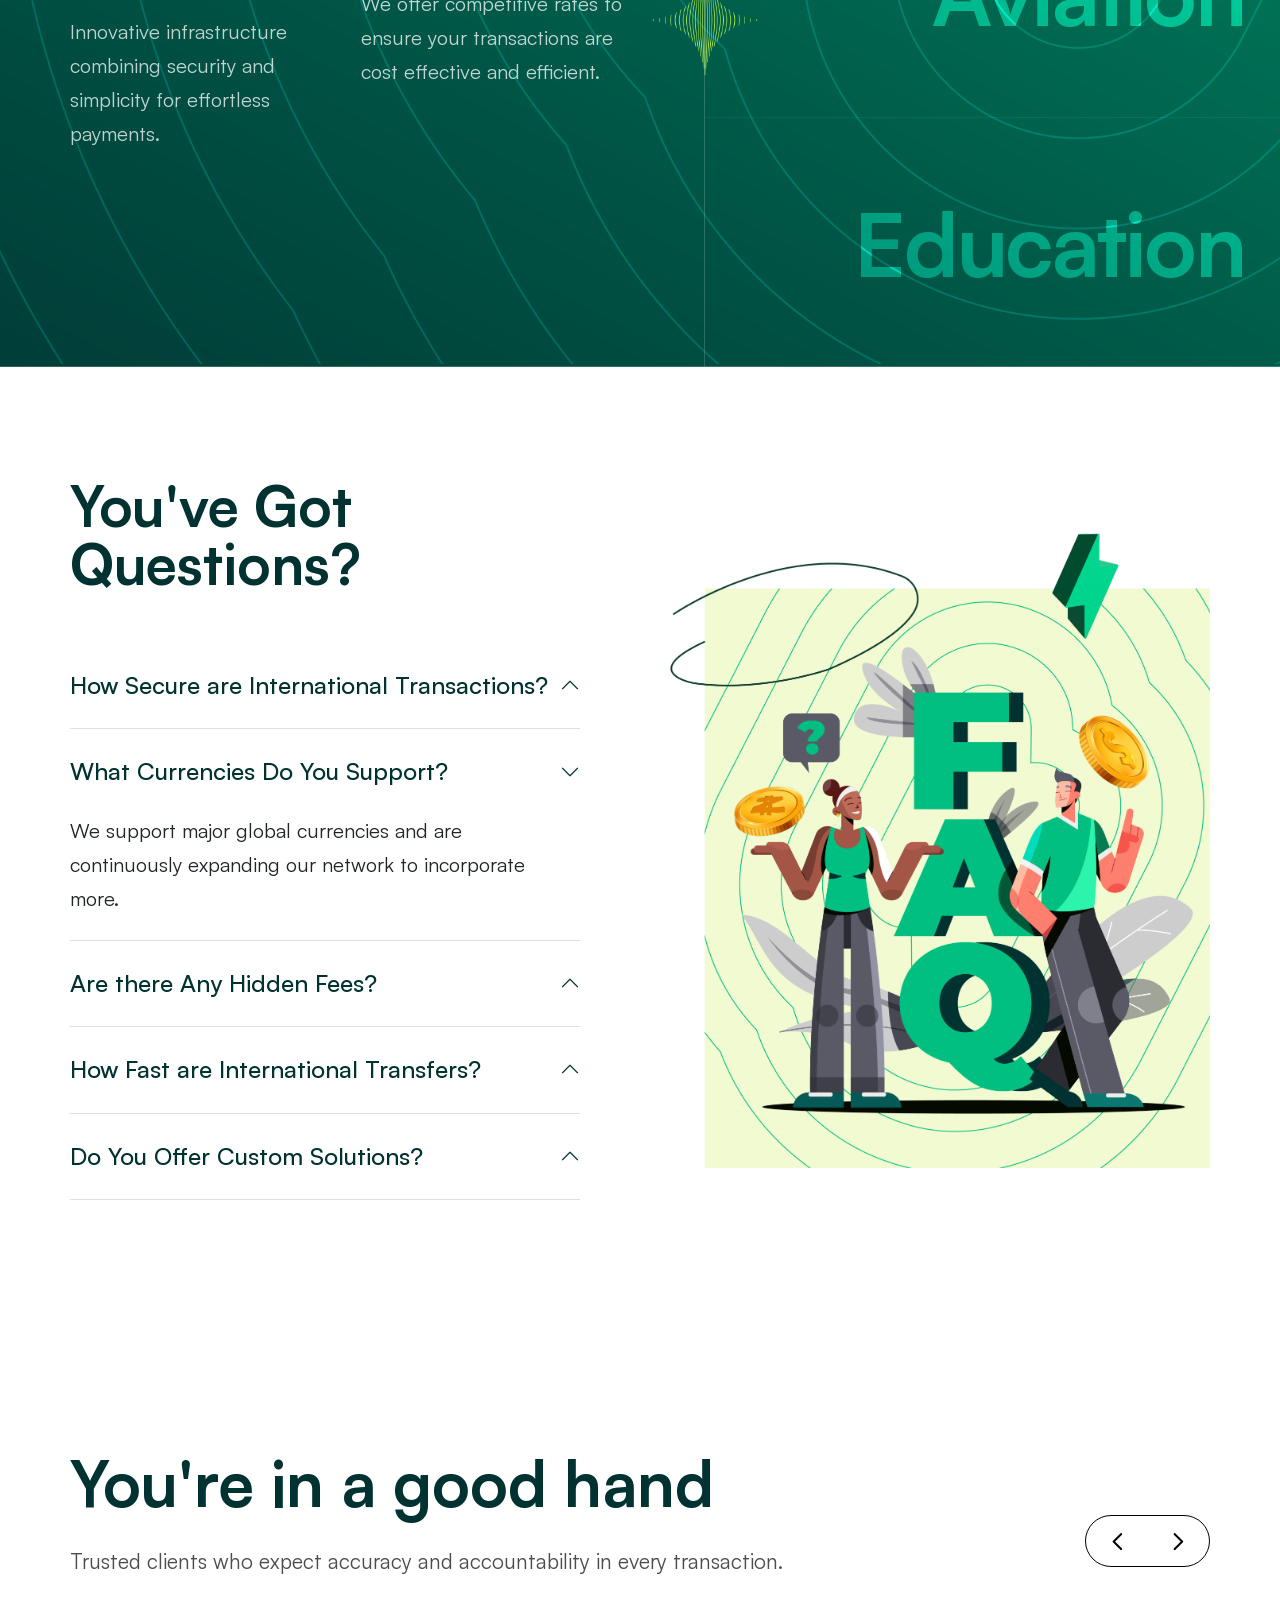
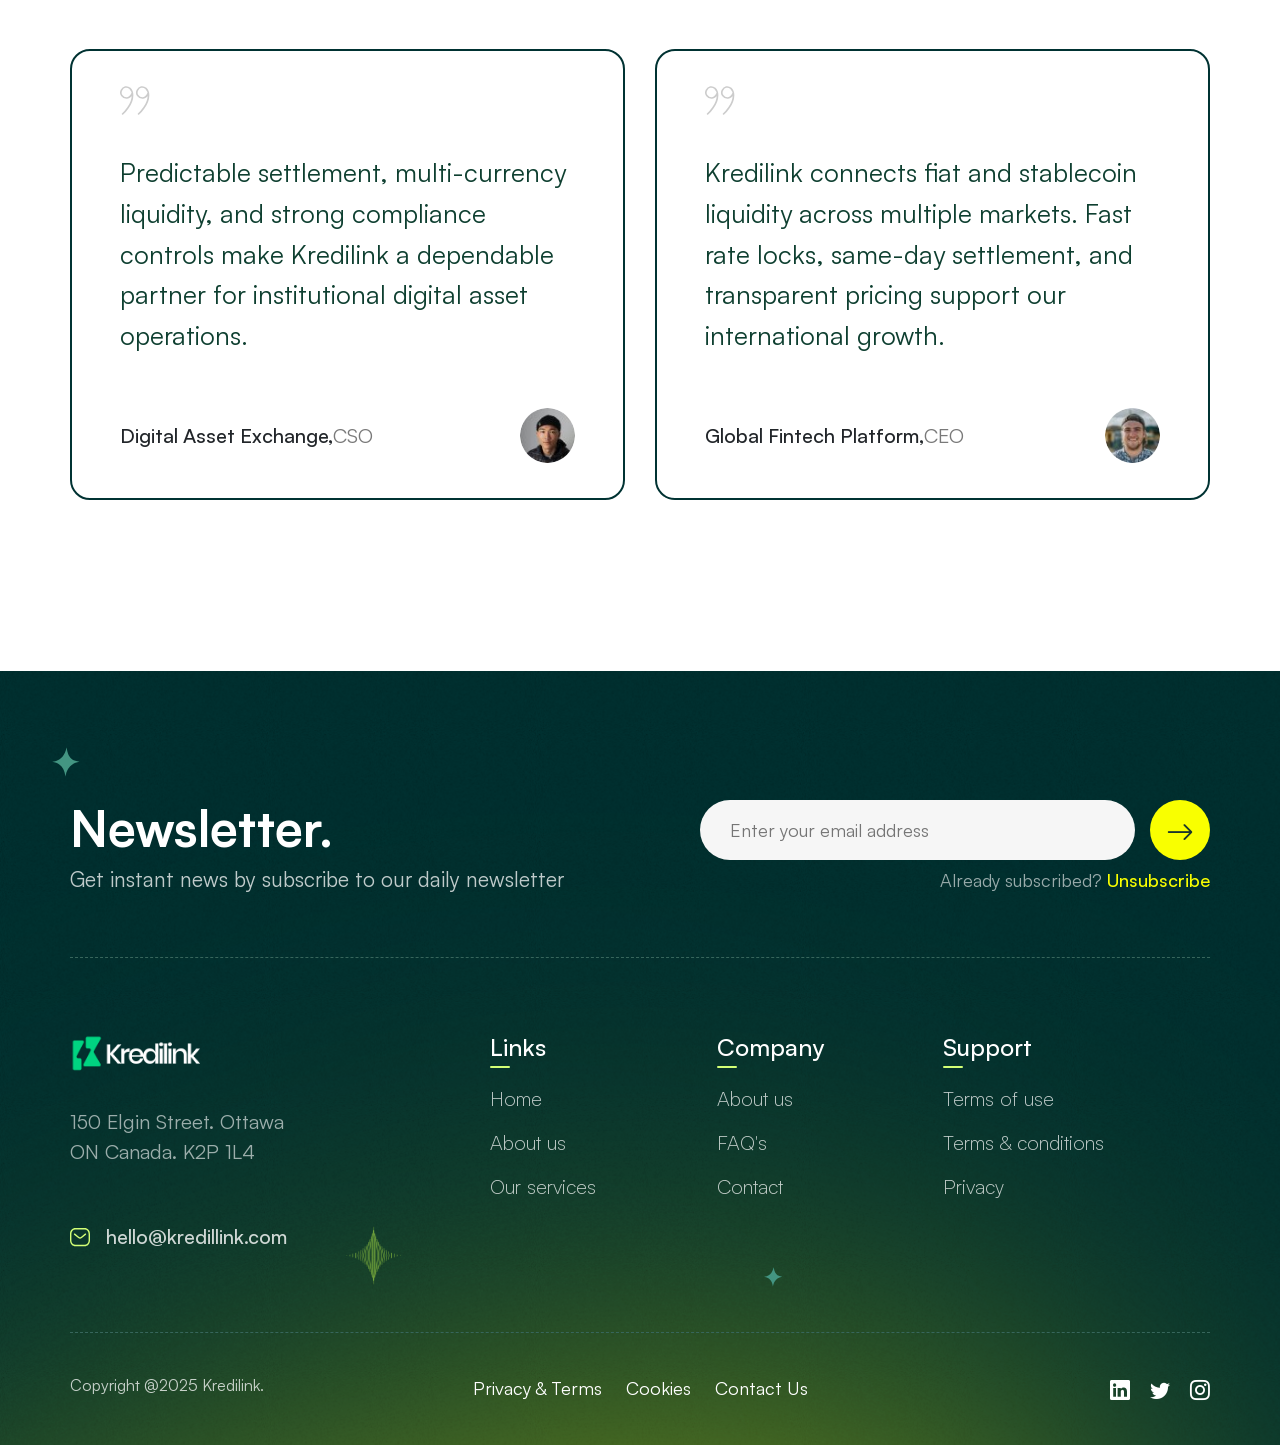
==== commit 26e8b101: "Refine content for clarity and consistency in index.html; improve phrasing for cost-effectiveness an" ====
--- a/index.html
+++ b/index.html
@@ -155,7 +155,7 @@
 						<h1 class="hero-heading text-white position-relative wow fadeInUp">Smarter Liquidity. <br>Borderless Payments. <span>Limitless Growth.</span></h1>
 						<div class="row">
                             <div class="col-xl-8 col-lg-9">
-                                <p class="text-xl text-white pt-40 md-pt-20 pb-35 md-pb-30 wow fadeInUp" data-wow-delay="0.1s">Unlock fast, secure, and cost-effective liquidity solutions built to power global trade.
+                                <p class="text-xl text-white pt-40 md-pt-20 pb-35 md-pb-30 wow fadeInUp" data-wow-delay="0.1s">Unlock fast, secure, and cost effective liquidity solutions built to power global trade.
                             </div>
                         </div>
 						<div class="d-lg-inline-flex align-items-center wow fadeInUp" data-wow-delay="0.2s">
@@ -195,13 +195,13 @@
 								<h2 style="font-size: 46px;">Liquidity Solutions for Global Businesses</h2>
 							</div>
 							<!-- /.title-two -->
-                            <p class="text-lg mb-35 pe-xl-5 me-xl-4">We help companies expand without borders by delivering lightning-fast transactions, unmatched security, and compliance you can trust all at scale.</p>
+                            <p class="text-lg mb-35 pe-xl-5 me-xl-4">We help companies expand without borders by delivering cost effective and speedy transactions, unmatched security, and compliance you can trust all at scale.</p>
                             <a href="contact.html" class="btn-thirteen tran3s me-5">Get Started</a>
                         </div>
                         <div class="col-lg-4 ms-auto">
                             <div class="ps-xl-5 ms-xxl-2 md-mt-60">
                                 <div class="card-style-ten lg-mb-40">
-                                    <h4 class="fw-bold">Transaction processed</h4>
+                                    <h4 class="fw-bold">Transactions processed</h4>
                                     <!-- <p>Digital agency with top rated talented people provide quality.</p> -->
                                     <div class="main-count d-inline-block position-relative fw-bold">$<span class="counter">500</span>m+</div>
                                     <div>And counting...</div>
@@ -340,7 +340,7 @@
 							<div class="card-style-twelve w-100 text-center mt-30">
 								<div class="icon m-auto tran3s d-flex align-items-center justify-content-center rounded-circle"><img src="images/lazy.svg" data-src="images/icon/icon_43.svg" alt="" class="lazy-img"></div>
 								<h4 class="fw-bold mt-20 mb-15">Liquidity Provision</h4>
-								<p class="ps-xl-4 pe-xl-4">Our liquidity solutions empower your business to operate with confidence, speed, and flexibility-without the wait.</p>
+								<p class="ps-xl-4 pe-xl-4">Our liquidity solutions empower your business to operate with confidence, speed, and flexibility without the wait.</p>
 							</div>
 							<!-- /.card-style-twelve -->
 						</div>
@@ -413,7 +413,7 @@
                                         <div class="block mt-30">
                                             <img src="images/lazy.svg" data-src="images/icon/icon_47.svg" alt="" class="lazy-img icon">
                                             <h4 class="fw-500 text-white mt-35 lg-mt-30 mb-25">Competitive Rates</h4>
-                                            <p class="text-white opacity-75">We offer competitive rates to ensure your transactions are cost-effective and efficient.</p>
+                                            <p class="text-white opacity-75">We offer competitive rates to ensure your transactions are cost effective and efficient.</p>
                                         </div>
                                         <!-- /.block -->
                                     </div>
@@ -451,7 +451,7 @@
                         <div class="pe-xl-5 me-xxl-4 mt-50 lg-mt-10">
                             <div class="title-three mb-50 lg-mb-30">
                                 <!-- <div class="upper-title">Card</div> -->
-                                <h2>You've Got Questions. We came Prepared.</h2>
+                                <h2>You've Got Questions?</h2>
                             </div>
                             <!-- /.title-three -->
                             <div class="accordion accordion-style-three mb-70 lg-mb-40" id="accordionOne">
@@ -547,7 +547,7 @@
 						<h2>You're in a good hand</h2>
 					</div>
 					<!-- /.title-two -->
-					<p class="text-lg mt-30 lg-mt-20 mb-70 lg-mb-40">Optimize expense tracking across platforms, & product lines using multiple cards.</p>
+					<p class="text-lg mt-30 lg-mt-20 mb-70 lg-mb-40">Trusted clients who expect accuracy and accountability in every transaction.</p>
 					<div class="feedback-slider-four">
 						<div class="item">
 							<div class="feedback-block-four tran3s">
--- a/css/style.min.css
+++ b/css/style.min.css
@@ -4342,7 +4342,7 @@
   left: 0;
 }
 .text-feature-nine {
-  background: url(../images/assets/bg_03.svg) no-repeat center bottom;
+  background: url(../images/assets/LAPTOP.png) no-repeat center bottom;
   background-size: cover;
   z-index: 1;
 }
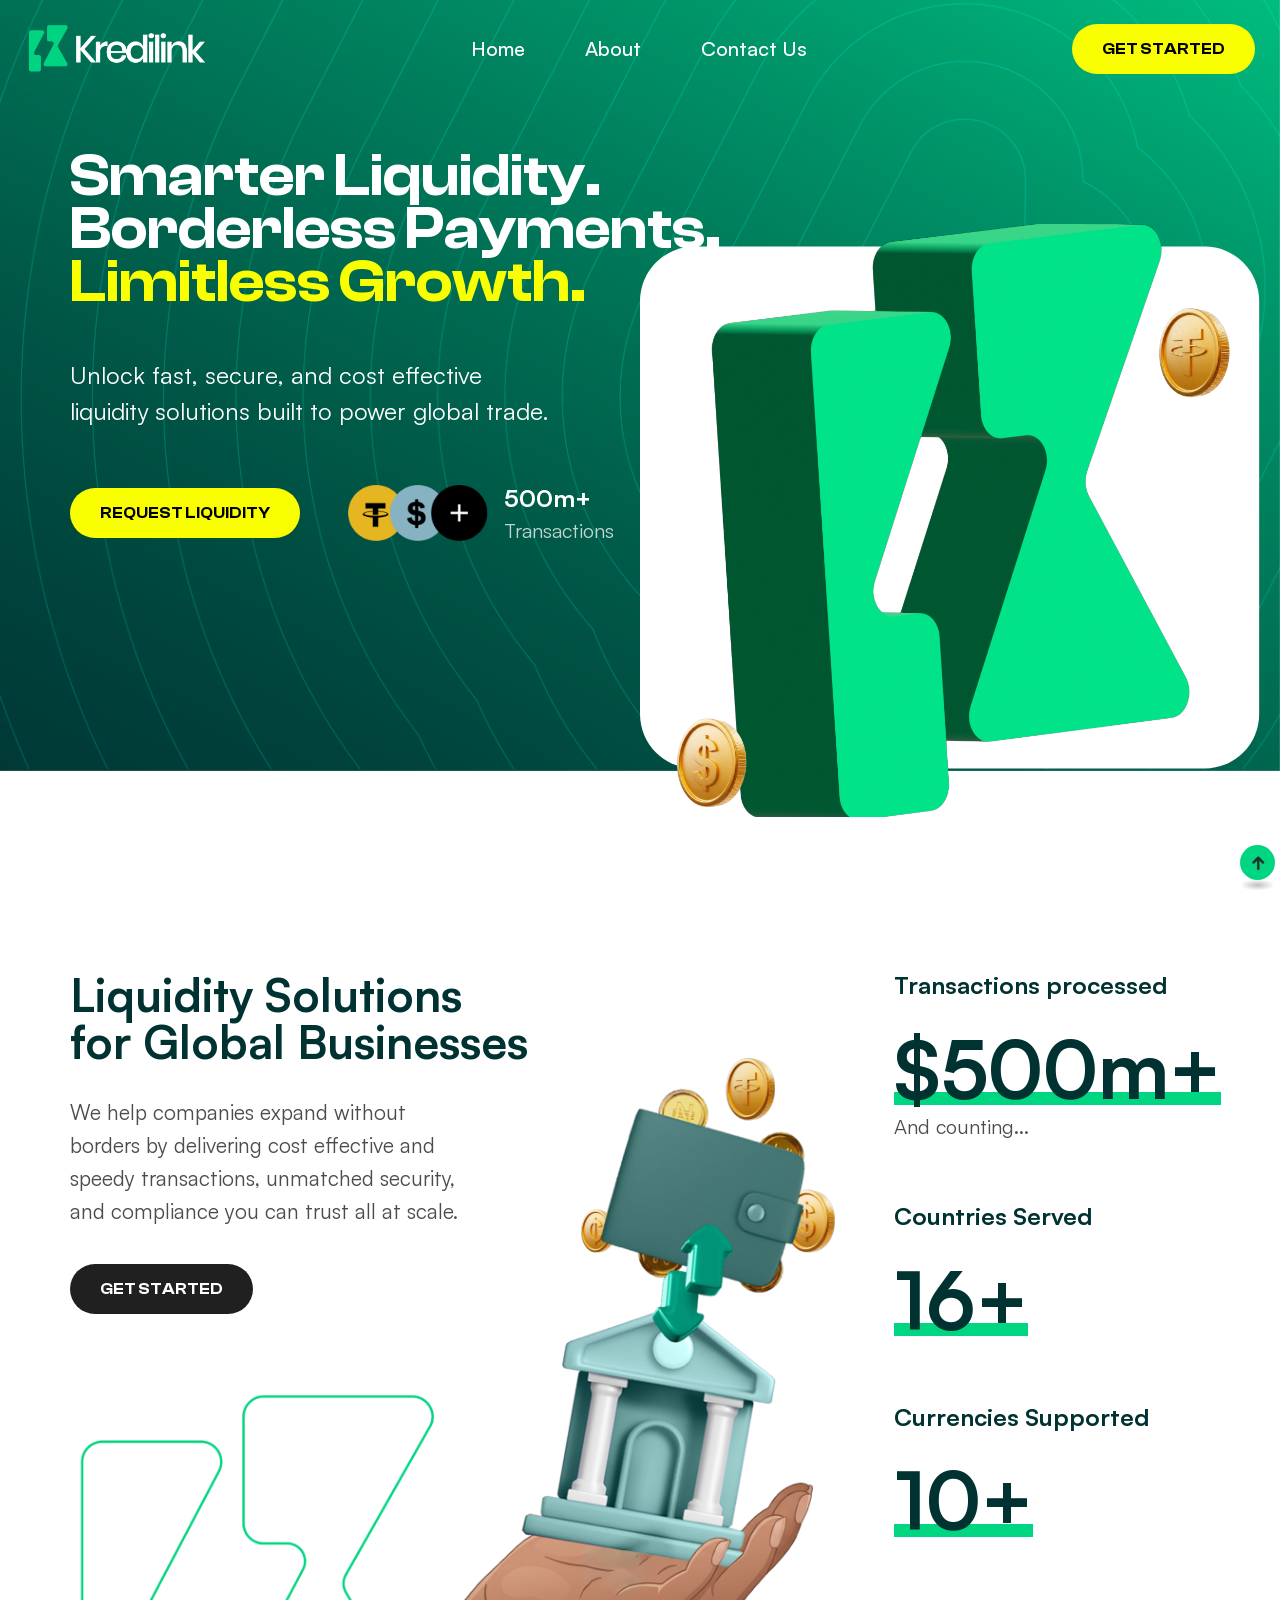
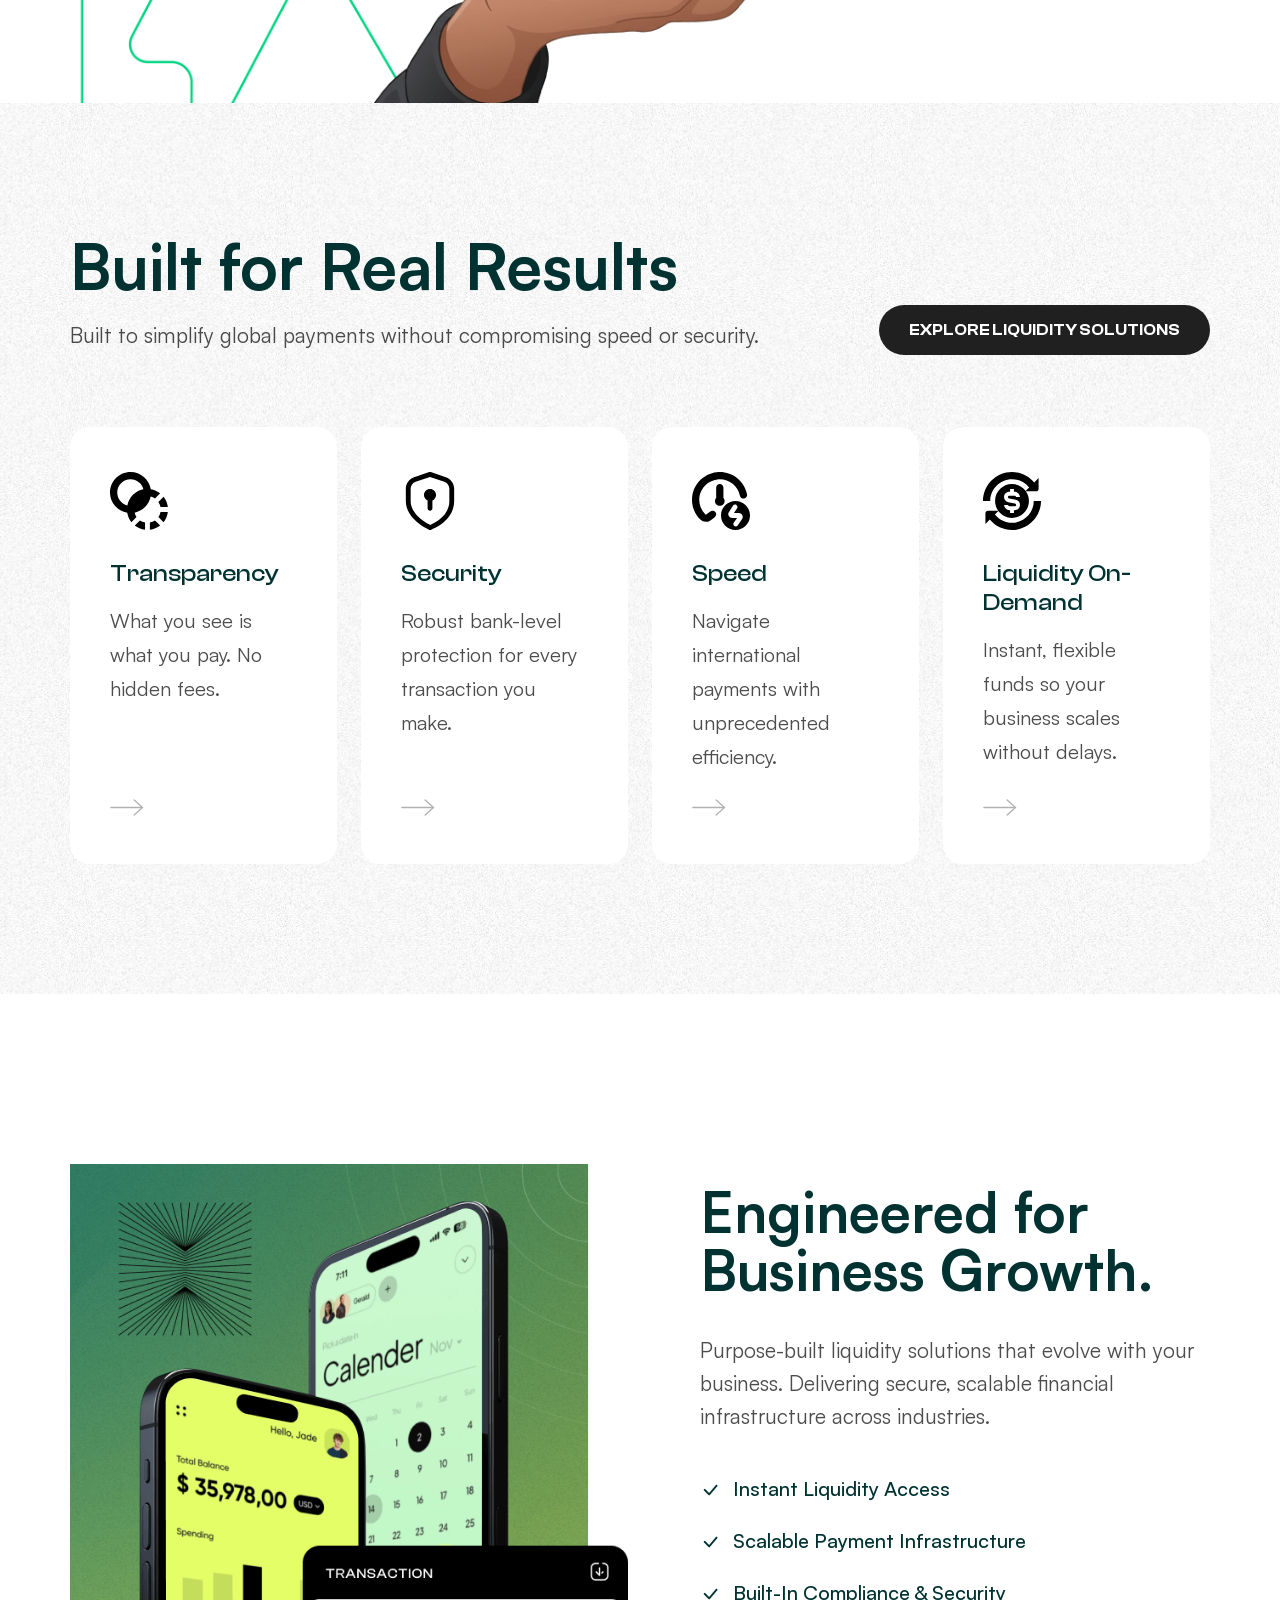
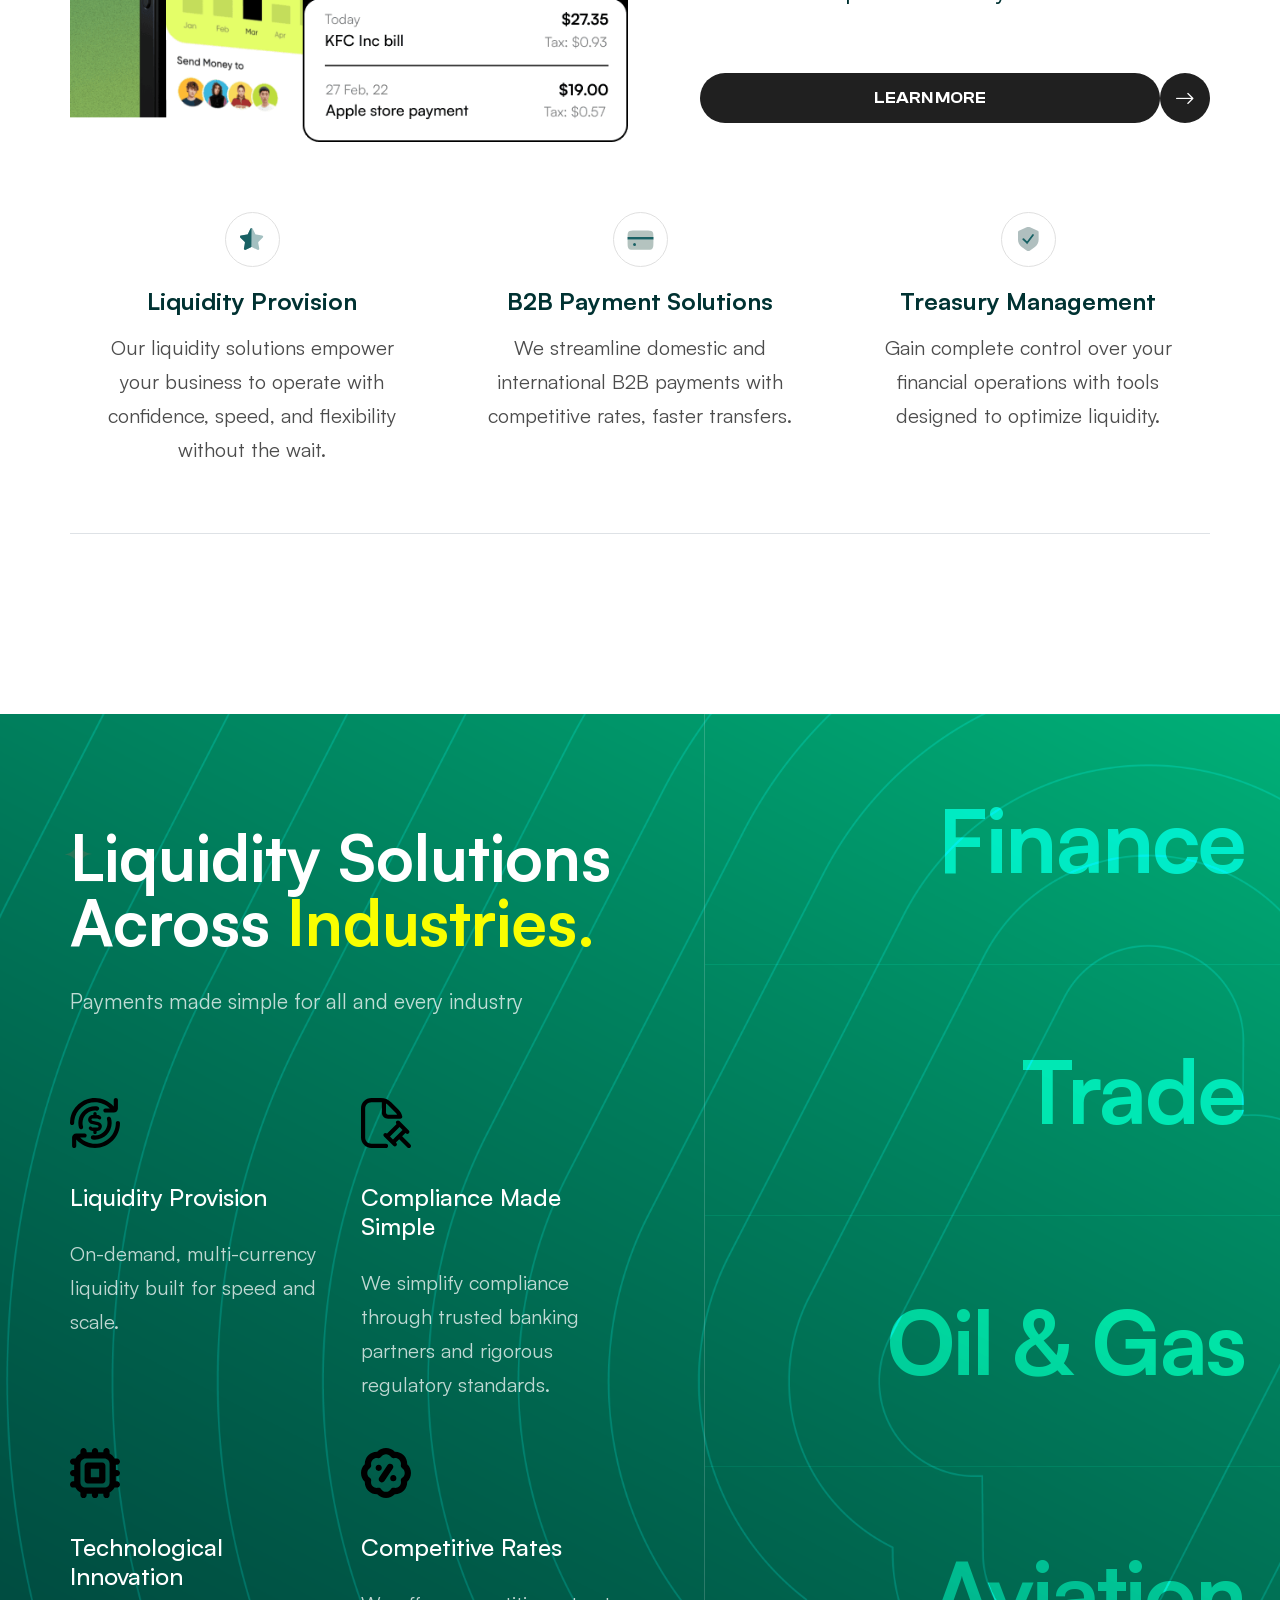
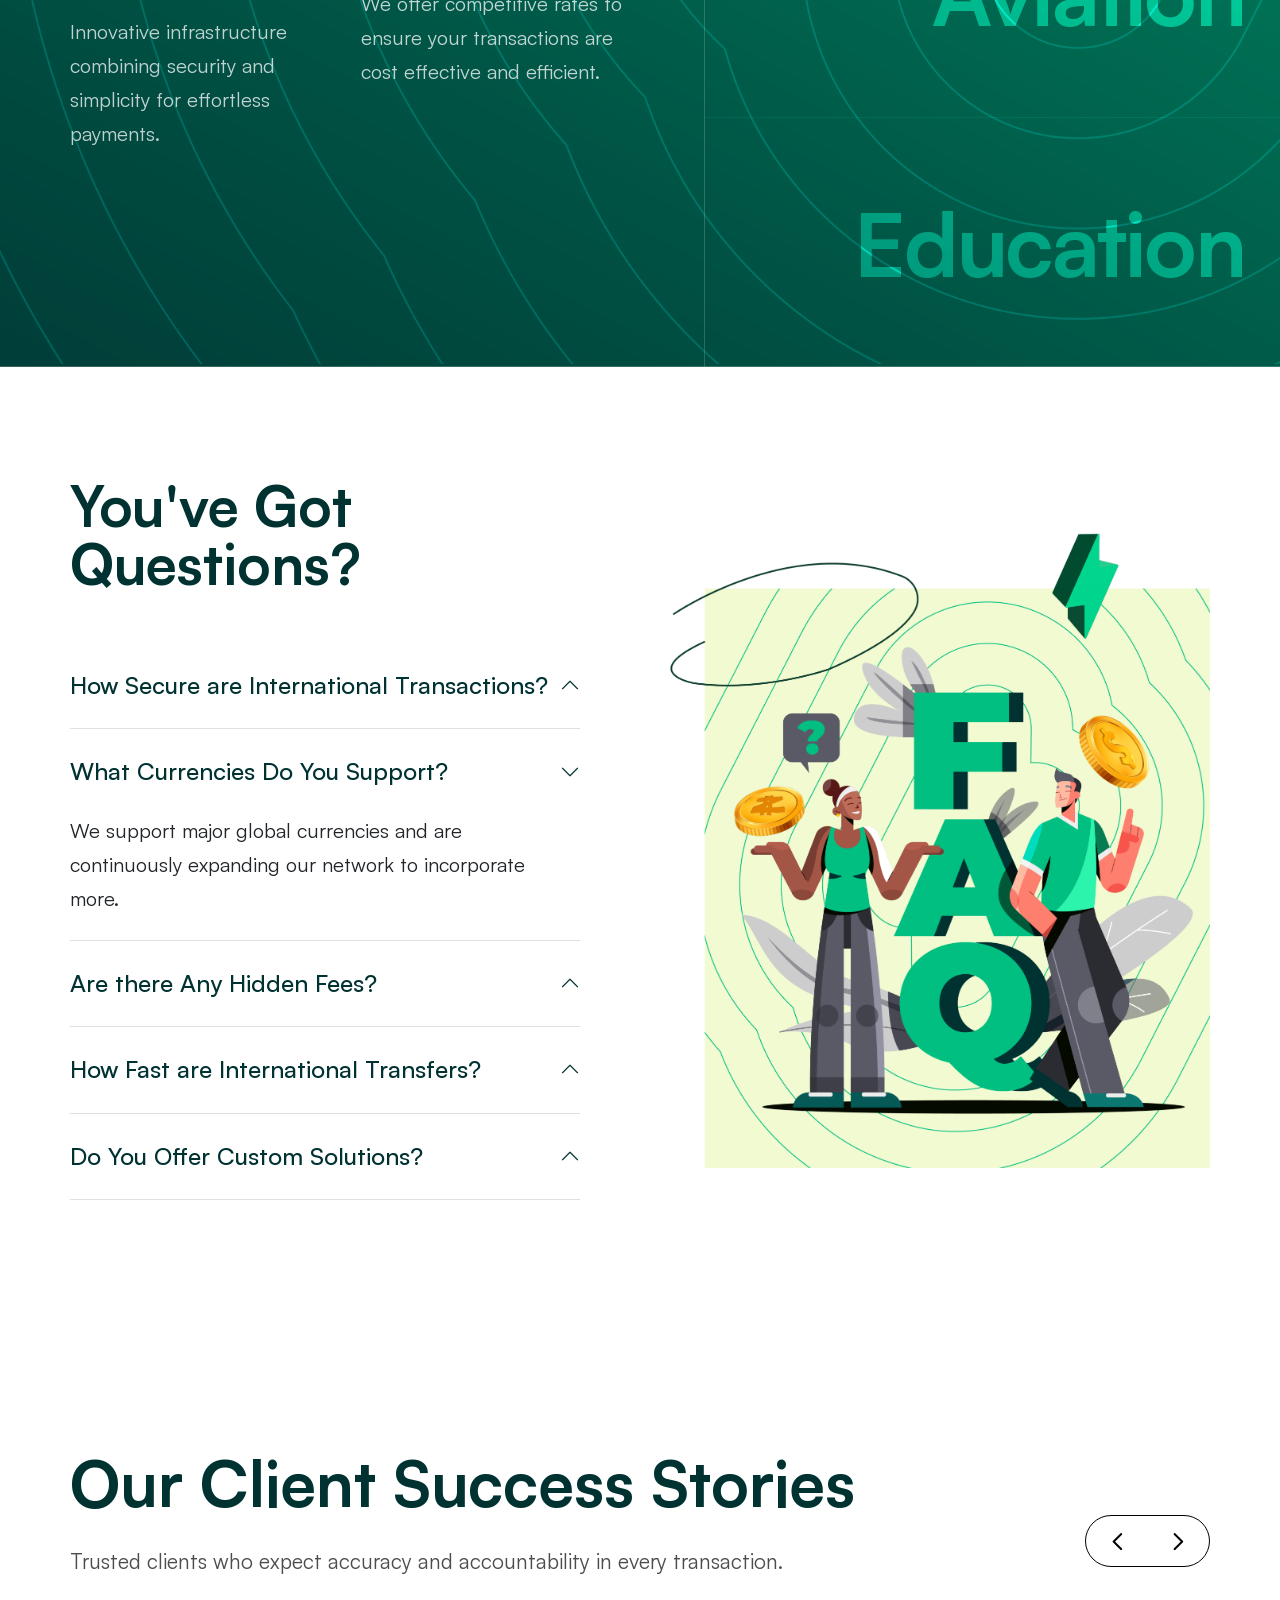
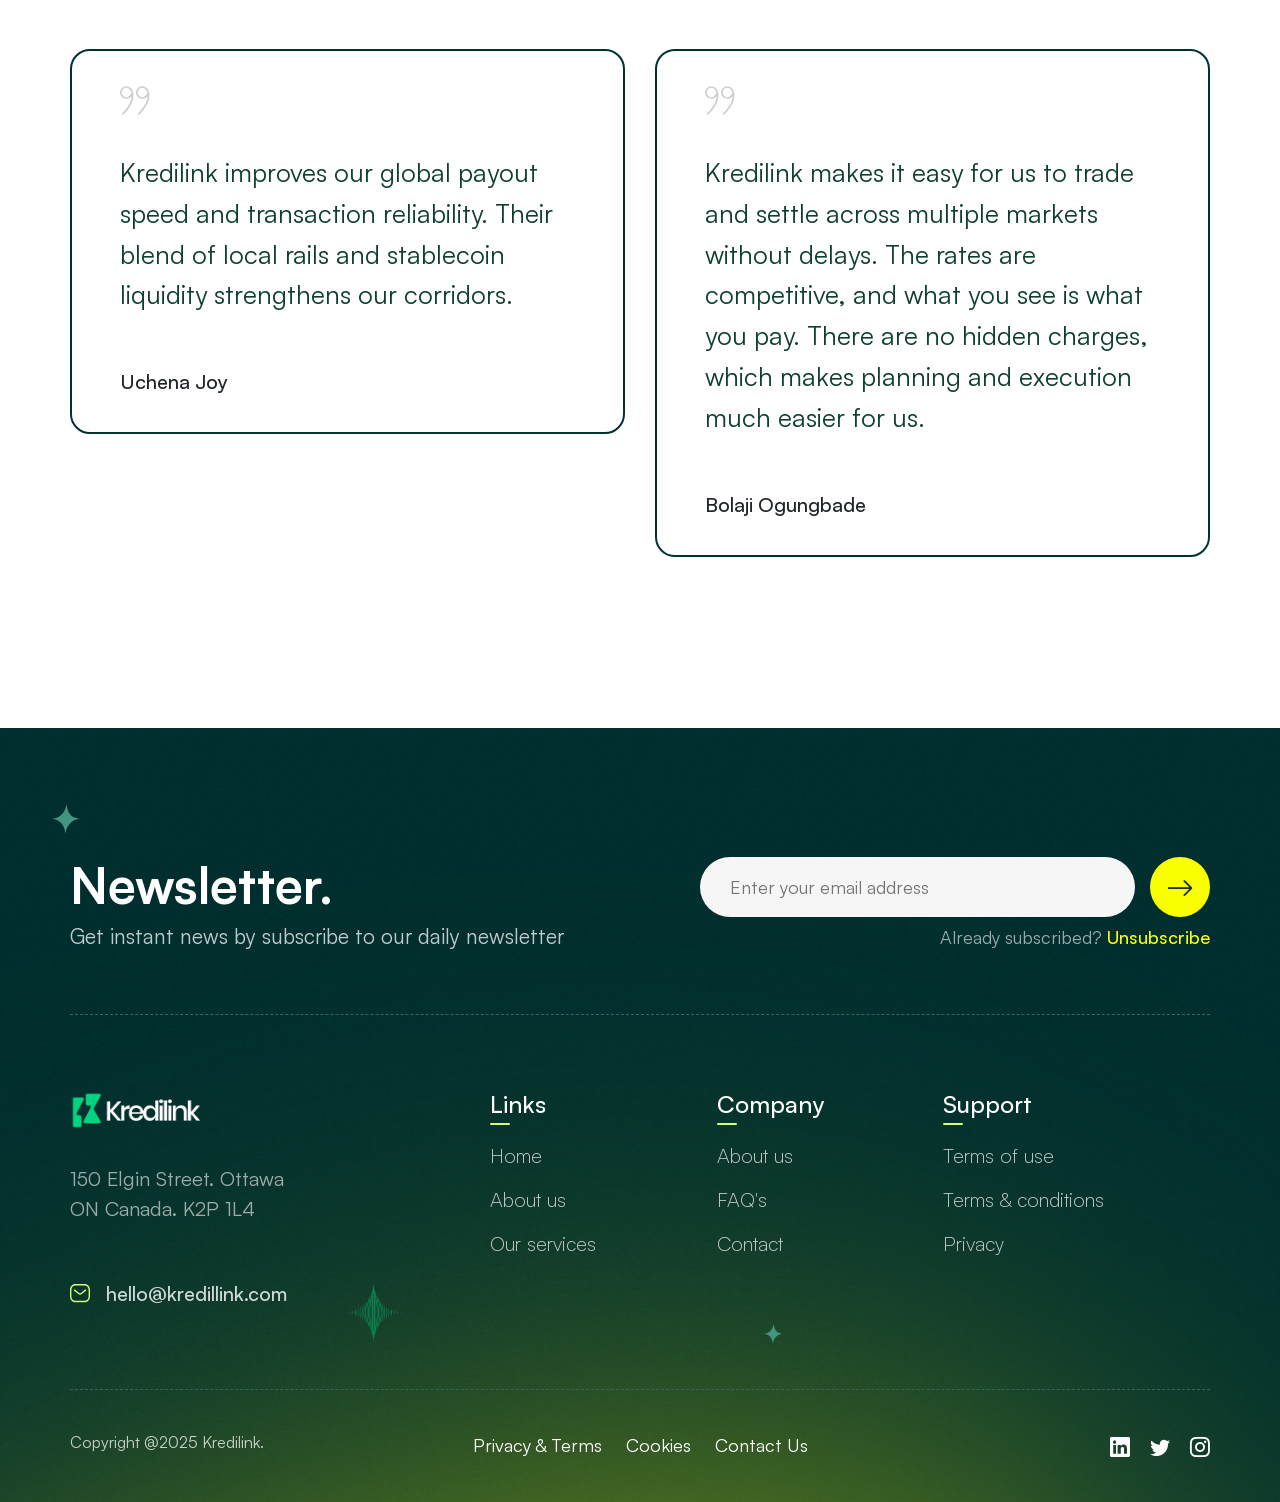
==== commit 9ca5dc33: "Add new SVG icons for various functionalities - Added B2BPAYMENT.svg for B2B payment representation." ====
--- a/index.html
+++ b/index.html
@@ -172,10 +172,11 @@
 				</div>
 			</div>
 			<div class="media-wrapper wow fadeInUp">
-                <img src="images/lazy.svg" data-src="images/assets/screen_13.png" alt="" class="lazy-img w-100">
+                <img src="images/lazy.svg" data-src="images/assets/3dimage.svg" alt="" class="lazy-img w-100">
             </div>
-            <img src="images/lazy.svg" data-src="images/shape/shape_14.svg" alt="" class="lazy-img shapes shape_01">
-			<img src="images/lazy.svg" data-src="images/assets/screen_21.svg" alt="" class="lazy-img shapes shape_02 wow fadeInUp">
+            <img src="images/lazy.svg" data-src="images/assets/dollar.png" alt="" class="lazy-img shapes shape_01" style="width: 85px;">
+			<img src="images/lazy.svg" data-src="images/assets/usdt.png" alt="" class="lazy-img shapes" style="width: 85px; top: 39%; left: 90%;">
+			<!-- <img src="images/lazy.svg" data-src="images/assets/screen_21.png" alt="" class="lazy-img shapes shape_02 wow fadeInUp"> -->
 		</div>
 		<!-- /.hero-banner-four -->
 
@@ -224,12 +225,12 @@
                             </div>
                         </div>
                     </div>
-                    <div class="media-wrapper">
-                        <img src="images/lazy.svg" data-src="images/assets/hand.png" alt="" class="lazy-img w-100">
-                        <img src="images/lazy.svg" data-src="images/assets/screen_14.png" alt="" class="lazy-img shapes screen_01">
+                    <div class="media-wrapper latest">
+                        <img src="images/lazy.svg" data-src="images/assets/hand2.png" alt="" class="lazy-img w-100">
+                        <!-- <img src="images/lazy.svg" data-src="images/assets/screen_14.png" alt="" class="lazy-img shapes screen_01"> -->
                     </div>
-                    <img src="images/lazy.svg" data-src="images/shape/shape_15.png" alt="" class="lazy-img shapes shape_01">
-                    <img src="images/lazy.svg" data-src="images/shape/shape_16.svg" alt="" class="lazy-img shapes shape_02">
+                    <!-- <img src="images/lazy.svg" data-src="images/shape/shape_15.png" alt="" class="lazy-img shapes shape_01">
+                    <img src="images/lazy.svg" data-src="images/shape/shape_16.svg" alt="" class="lazy-img shapes shape_02"> -->
                 </div>
             </div>
 		</div>
@@ -252,7 +253,7 @@
 					<div class="row">
 						<div class="col-lg-3 d-flex wow fadeInUp">
 							<div class="card-style-eleven vstack tran3s w-100 mt-30">
-								<img src="images/lazy.svg" data-src="images/icon/icon_40.svg" alt="" class="lazy-img icon me-auto">
+								<img src="images/lazy.svg" data-src="images/icon/TRANSPARENCY.svg" alt="" class="lazy-img icon me-auto">
 								<h4 class="fw-500 mt-30 mb-15">Transparency</h4>
 								<p class="mb-25">What you see is what you pay. No hidden fees.</p>
 								<a class="arrow-btn tran3s mt-auto stretched-link"><img src="images/lazy.svg" data-src="images/icon/icon_09.svg" alt="" class="lazy-img"></a>
@@ -261,7 +262,7 @@
 						</div>
 						<div class="col-lg-3 d-flex wow fadeInUp" data-wow-delay="0.1s">
 							<div class="card-style-eleven vstack tran3s w-100 mt-30">
-								<img src="images/lazy.svg" data-src="images/icon/icon_41.svg" alt="" class="lazy-img icon me-auto">
+								<img src="images/lazy.svg" data-src="images/icon/SECURITY.svg" alt="" class="lazy-img icon me-auto">
 								<h4 class="fw-500 mt-30 mb-15">Security</h4>
 								<p class="mb-25">Robust bank-level protection for every transaction you make.</p>
 								<a class="arrow-btn tran3s mt-auto stretched-link"><img src="images/lazy.svg" data-src="images/icon/icon_09.svg" alt="" class="lazy-img"></a>
@@ -270,7 +271,7 @@
 						</div>
 						<div class="col-lg-3 d-flex wow fadeInUp" data-wow-delay="0.2s">
 							<div class="card-style-eleven vstack tran3s w-100 mt-30">
-								<img src="images/lazy.svg" data-src="images/icon/icon_42.svg" alt="" class="lazy-img icon me-auto">
+								<img src="images/lazy.svg" data-src="images/icon/SPEED.svg" alt="" class="lazy-img icon me-auto">
 								<h4 class="fw-500 mt-30 mb-15">Speed</h4>
 								<p class="mb-25">Navigate international payments with unprecedented efficiency.</p>
 								<a class="arrow-btn tran3s mt-auto stretched-link"><img src="images/lazy.svg" data-src="images/icon/icon_09.svg" alt="" class="lazy-img"></a>
@@ -279,7 +280,7 @@
 						</div>
 						<div class="col-lg-3 d-flex wow fadeInUp" data-wow-delay="0.2s">
 							<div class="card-style-eleven vstack tran3s w-100 mt-30">
-								<img src="images/lazy.svg" data-src="images/icon/icon_42.svg" alt="" class="lazy-img icon me-auto">
+								<img src="images/lazy.svg" data-src="images/icon/LIQUIDITY.svg" alt="" class="lazy-img icon me-auto">
 								<h4 class="fw-500 mt-30 mb-15">Liquidity On-Demand</h4>
 								<p class="mb-25">Instant, flexible funds so your business scales without delays.</p>
 								<a class="arrow-btn tran3s mt-auto stretched-link"><img src="images/lazy.svg" data-src="images/icon/icon_09.svg" alt="" class="lazy-img"></a>
@@ -294,7 +295,7 @@
 					<!-- /.section-subheading -->
 				</div>
 			</div>
-            <img src="images/lazy.svg" data-src="images/shape/shape_16.svg" alt="" class="lazy-img shapes shape_01">
+            <!-- <img src="images/lazy.svg" data-src="images/shape/shape_16.svg" alt="" class="lazy-img shapes shape_01"> -->
 		</div>
 		<!-- /.block-feature-eight -->
 		
@@ -385,7 +386,7 @@
                                 <div class="row">
                                     <div class="col-sm-6">
                                         <div class="block mt-30">
-                                            <img src="images/lazy.svg" data-src="images/icon/icon_46.svg" alt="" class="lazy-img icon">
+                                            <img src="images/lazy.svg" data-src="images/icon/LIQUIDITYPROVISION2.svg" alt="" class="lazy-img icon">
                                             <h4 class="fw-500 text-white mt-35 lg-mt-30 mb-25">Liquidity Provision</h4>
                                             <p class="text-white opacity-75">On-demand, multi-currency liquidity built for speed and scale.</p>
                                         </div>
@@ -393,7 +394,7 @@
                                     </div>
                                     <div class="col-sm-6">
                                         <div class="block mt-30">
-                                            <img src="images/lazy.svg" data-src="images/icon/icon_47.svg" alt="" class="lazy-img icon">
+                                            <img src="images/lazy.svg" data-src="images/icon/COPLIANCE.svg" alt="" class="lazy-img icon">
                                             <h4 class="fw-500 text-white mt-35 lg-mt-30 mb-25">Compliance Made Simple</h4>
                                             <p class="text-white opacity-75">We simplify compliance through trusted banking partners and rigorous regulatory standards.</p>
                                         </div>
@@ -403,7 +404,7 @@
 								<div class="row">
                                     <div class="col-sm-6">
                                         <div class="block mt-30">
-                                            <img src="images/lazy.svg" data-src="images/icon/icon_46.svg" alt="" class="lazy-img icon">
+                                            <img src="images/lazy.svg" data-src="images/icon/TECHNOLOGY.svg" alt="" class="lazy-img icon">
                                             <h4 class="fw-500 text-white mt-35 lg-mt-30 mb-25">Technological Innovation</h4>
                                             <p class="text-white opacity-75">Innovative infrastructure combining security and simplicity for effortless payments.</p>
                                         </div>
@@ -411,7 +412,7 @@
                                     </div>
                                     <div class="col-sm-6">
                                         <div class="block mt-30">
-                                            <img src="images/lazy.svg" data-src="images/icon/icon_47.svg" alt="" class="lazy-img icon">
+                                            <img src="images/lazy.svg" data-src="images/icon/COMPETITIVERATE.svg" alt="" class="lazy-img icon">
                                             <h4 class="fw-500 text-white mt-35 lg-mt-30 mb-25">Competitive Rates</h4>
                                             <p class="text-white opacity-75">We offer competitive rates to ensure your transactions are cost effective and efficient.</p>
                                         </div>
@@ -429,8 +430,8 @@
 				<div class="text-list"><span>Oil & Gas</span></div>
 				<div class="text-list"><span>Aviation</span></div>
 				<div class="text-list"><span>Education</span></div>
-				<img src="images/lazy.svg" data-src="images/shape/shape_17.svg" alt="" class="lazy-img shapes shape_01">
-				<img src="images/lazy.svg" data-src="images/shape/shape_18.svg" alt="" class="lazy-img shapes shape_02">
+				<!-- <img src="images/lazy.svg" data-src="images/shape/shape_17.svg" alt="" class="lazy-img shapes shape_01">
+				<img src="images/lazy.svg" data-src="images/shape/shape_18.svg" alt="" class="lazy-img shapes shape_02"> -->
 			</div>
 			<!-- /.vertical-text-wrapper -->
 			<img src="images/lazy.svg" data-src="images/shape/shape_18.svg" alt="" class="lazy-img shapes shape_03">
@@ -544,7 +545,7 @@
 			<div class="container">
 				<div class="position-relative">
 					<div class="title-two">
-						<h2>You're in a good hand</h2>
+						<h2>Our Client Success Stories</h2>
 					</div>
 					<!-- /.title-two -->
 					<p class="text-lg mt-30 lg-mt-20 mb-70 lg-mb-40">Trusted clients who expect accuracy and accountability in every transaction.</p>
@@ -552,22 +553,13 @@
 						<div class="item">
 							<div class="feedback-block-four tran3s">
 								<div class="d-flex align-items-center justify-content-between">
-									<!-- <ul class="style-none d-flex rating">
-										<li><i class="bi bi-star-fill"></i></li>
-										<li><i class="bi bi-star-fill"></i></li>
-										<li><i class="bi bi-star-fill"></i></li>
-										<li><i class="bi bi-star-fill"></i></li>
-										<li><i class="bi bi-star-fill"></i></li>
-									</ul> -->
 									<img src="images/icon/icon_48.svg" alt="" class="icon">
 								</div>
-								<blockquote>Kredilink connects fiat and stablecoin liquidity across multiple markets. Fast rate locks, same-day settlement, and transparent pricing support our international growth.</blockquote>
+								<blockquote>Kredilink makes it easy for us to trade and settle across multiple markets without delays. The rates are competitive, and what you see is what you pay. There are no hidden charges, which makes planning and execution much easier for us.</blockquote>
 								<div class="d-flex align-items-center justify-content-between">
 									<div class="d-flex align-items-center">
-										<div class="name fw-500 text-dark">Global Fintech Platform,</div>
-										<p class="m0 opacity-75">CEO</p>
+										<div class="name fw-500 text-dark">Bolaji Ogungbade</div>
 									</div>
-									<img src="images/media/img_08.jpg" alt="" class="avatar rounded-circle">
 								</div>
 							</div>
 							<!-- /.feedback-block-four -->
@@ -580,10 +572,8 @@
 								<blockquote>We use Kredilink for cross-border payments, USDT and USDC liquidity, and treasury oversight. Execution is structured, compliant, and cost-efficient.</blockquote>
 								<div class="d-flex align-items-center justify-content-between">
 									<div class="d-flex align-items-center">
-										<div class="name fw-500 text-dark">Multinational Trading Group,</div>
-										<p class="m0 opacity-75">CFO</p>
+										<div class="name fw-500 text-dark">Abayomi Peters</div>
 									</div>
-									<img src="images/media/img_14.jpg" alt="" class="avatar rounded-circle">
 								</div>
 							</div>
 							<!-- /.feedback-block-four -->
@@ -596,26 +586,8 @@
 								<blockquote>Kredilink improves our global payout speed and transaction reliability. Their blend of local rails and stablecoin liquidity strengthens our corridors.</blockquote>
 								<div class="d-flex align-items-center justify-content-between">
 									<div class="d-flex align-items-center">
-										<div class="name fw-500 text-dark">International Payments Company,</div>
-										<p class="m0 opacity-75">COO</p>
+										<div class="name fw-500 text-dark">Uchena Joy</div>
 									</div>
-									<img src="images/media/img_15.jpg" alt="" class="avatar rounded-circle">
-								</div>
-							</div>
-							<!-- /.feedback-block-four -->
-						</div>
-						<div class="item">
-							<div class="feedback-block-four tran3s">
-								<div class="d-flex align-items-center justify-content-between">
-									<img src="images/icon/icon_48.svg" alt="" class="icon">
-								</div>
-								<blockquote>Predictable settlement, multi-currency liquidity, and strong compliance controls make Kredilink a dependable partner for institutional digital asset operations.</blockquote>
-								<div class="d-flex align-items-center justify-content-between">
-									<div class="d-flex align-items-center">
-										<div class="name fw-500 text-dark">Digital Asset Exchange,</div>
-										<p class="m0 opacity-75">CSO</p>
-									</div>
-									<img src="images/media/img_15.jpg" alt="" class="avatar rounded-circle">
 								</div>
 							</div>
 							<!-- /.feedback-block-four -->
--- a/css/style.min.css
+++ b/css/style.min.css
@@ -3379,7 +3379,7 @@
   background: linear-gradient(
     121.31deg,
     rgba(0, 0, 0, 0) 0.55%,
-    rgba(0, 0, 0, 0.88) 98.35%
+    rgba(0, 50, 50, 1) 98.35%
   );
 }
 .inner-banner-one .hero-heading {
@@ -4310,6 +4310,18 @@
   left: 0;
   width: 63.64%;
   z-index: -1;
+}
+.text-feature-six .latest {
+  position: absolute;
+  bottom: 0;
+  left: -38px !important;
+  width: 120% !important;
+  z-index: -1;
+}
+@media (max-width: 767px) {
+  .text-feature-six .latest {
+    display: none;
+  }
 }
 .text-feature-six .media-wrapper .screen_01 {
   width: 61.1%;
@@ -4373,7 +4385,7 @@
   opacity: 0.8;
 }
 .text-feature-nine .vertical-text-wrapper .text-list:hover {
-  color: #c5ff4a;
+  color: #00d581;
   opacity: 1;
   mix-blend-mode: normal;
 }
@@ -5332,7 +5344,7 @@
   position: absolute;
   width: 100%;
   height: 13px;
-  background: #c5ff4a;
+  background: #00d581;
   left: 0;
   bottom: 19%;
   z-index: -1;
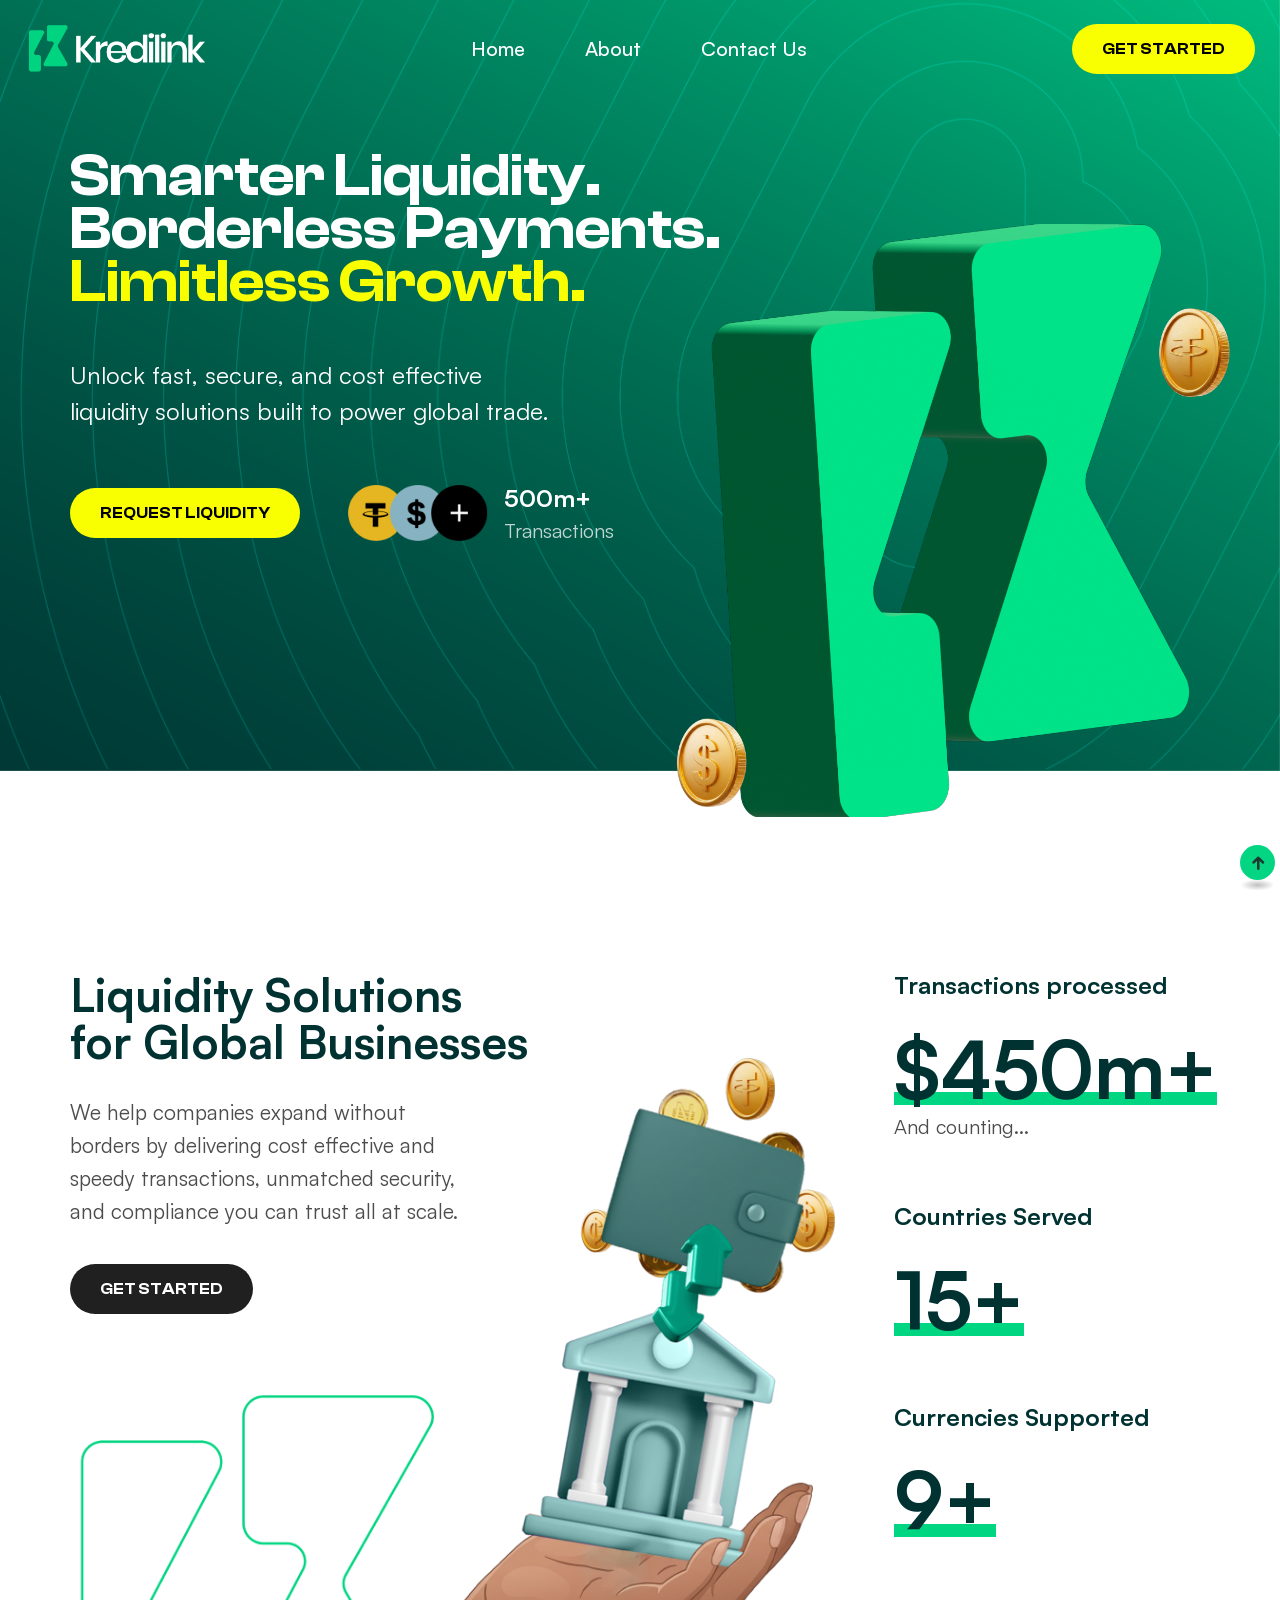
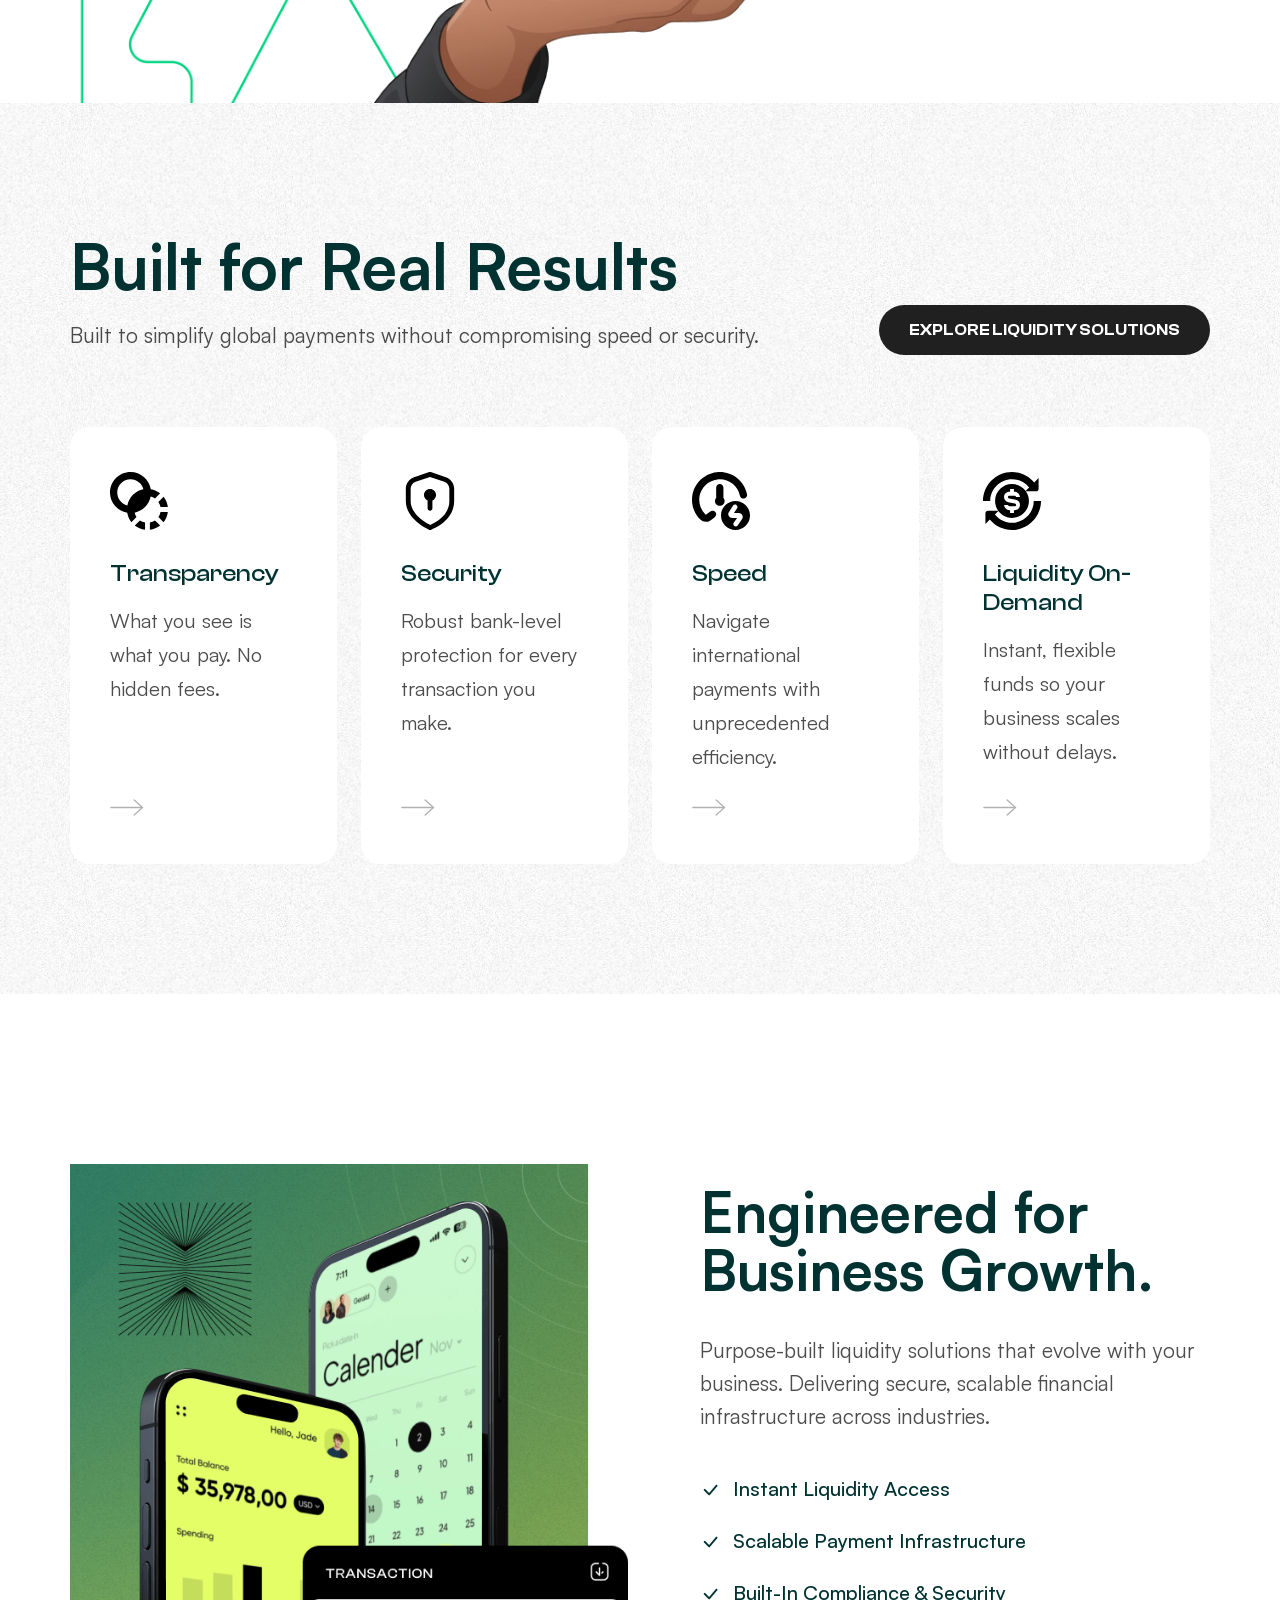
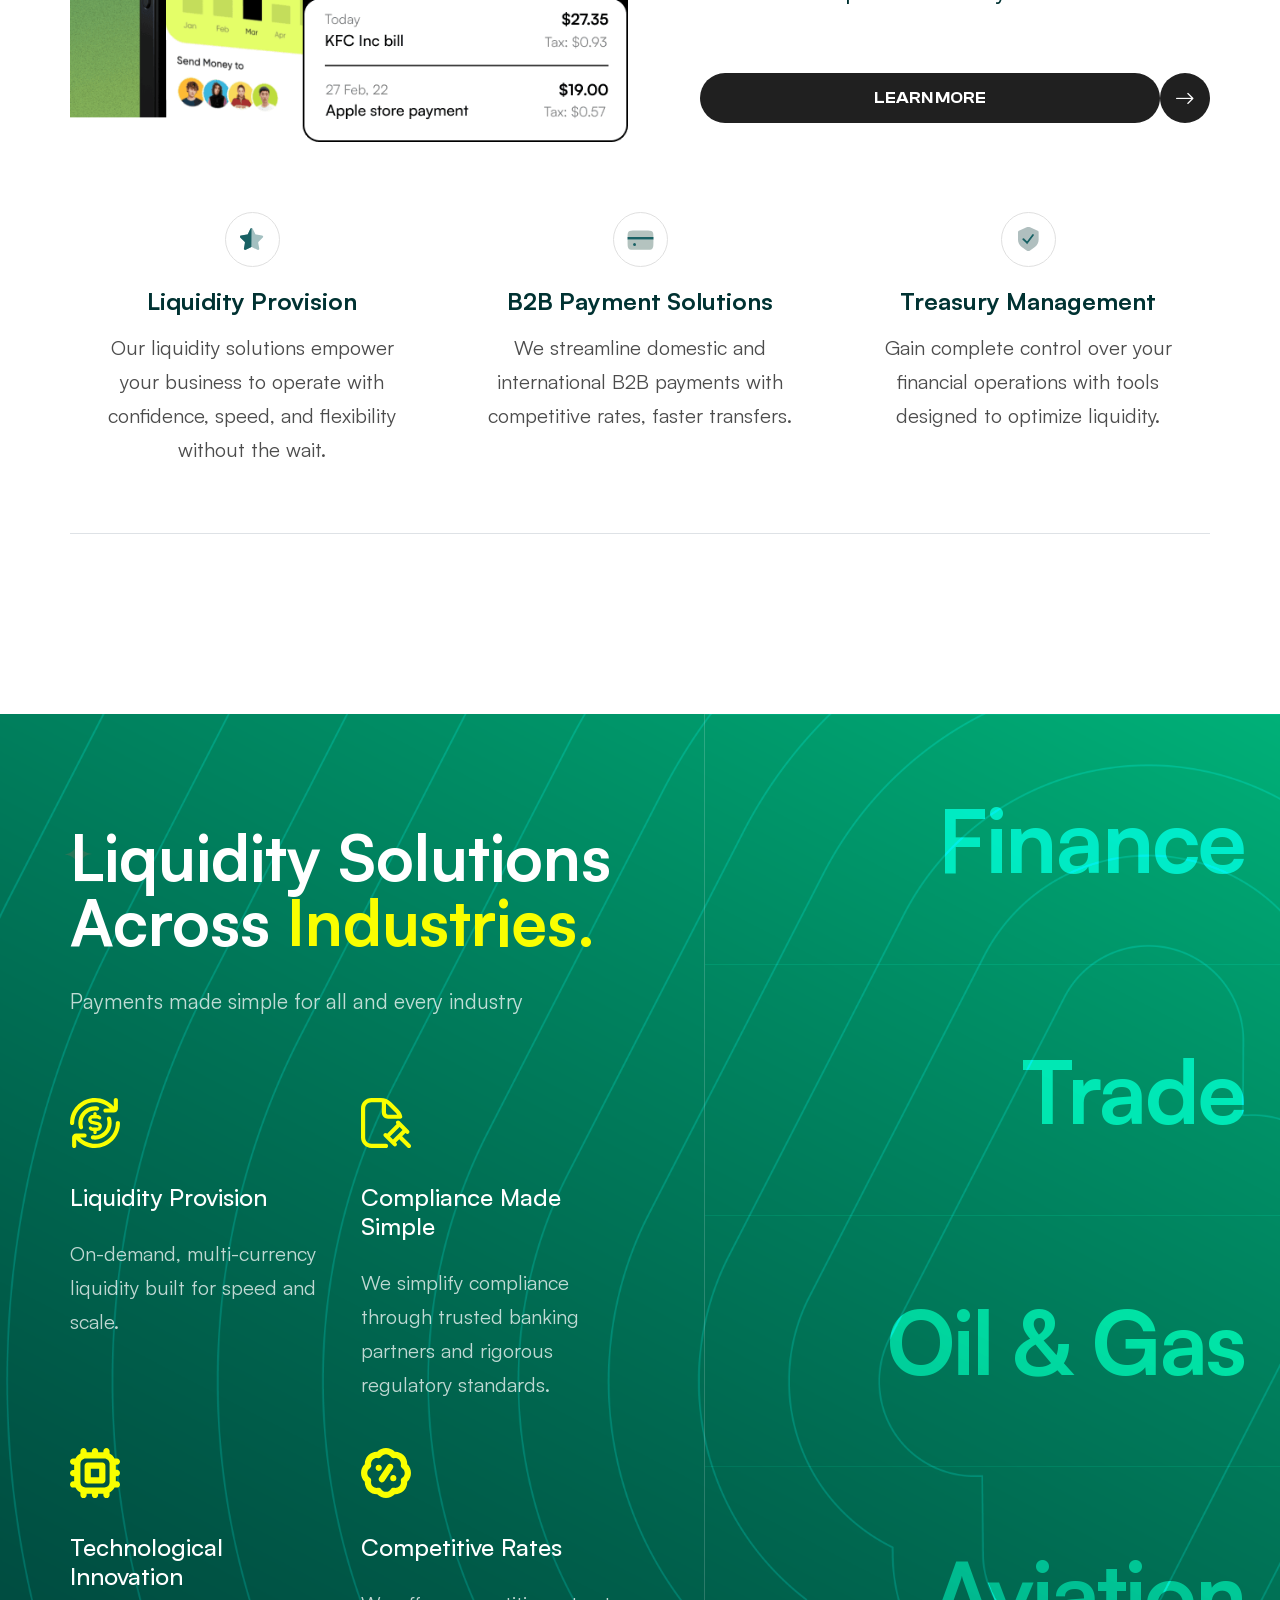
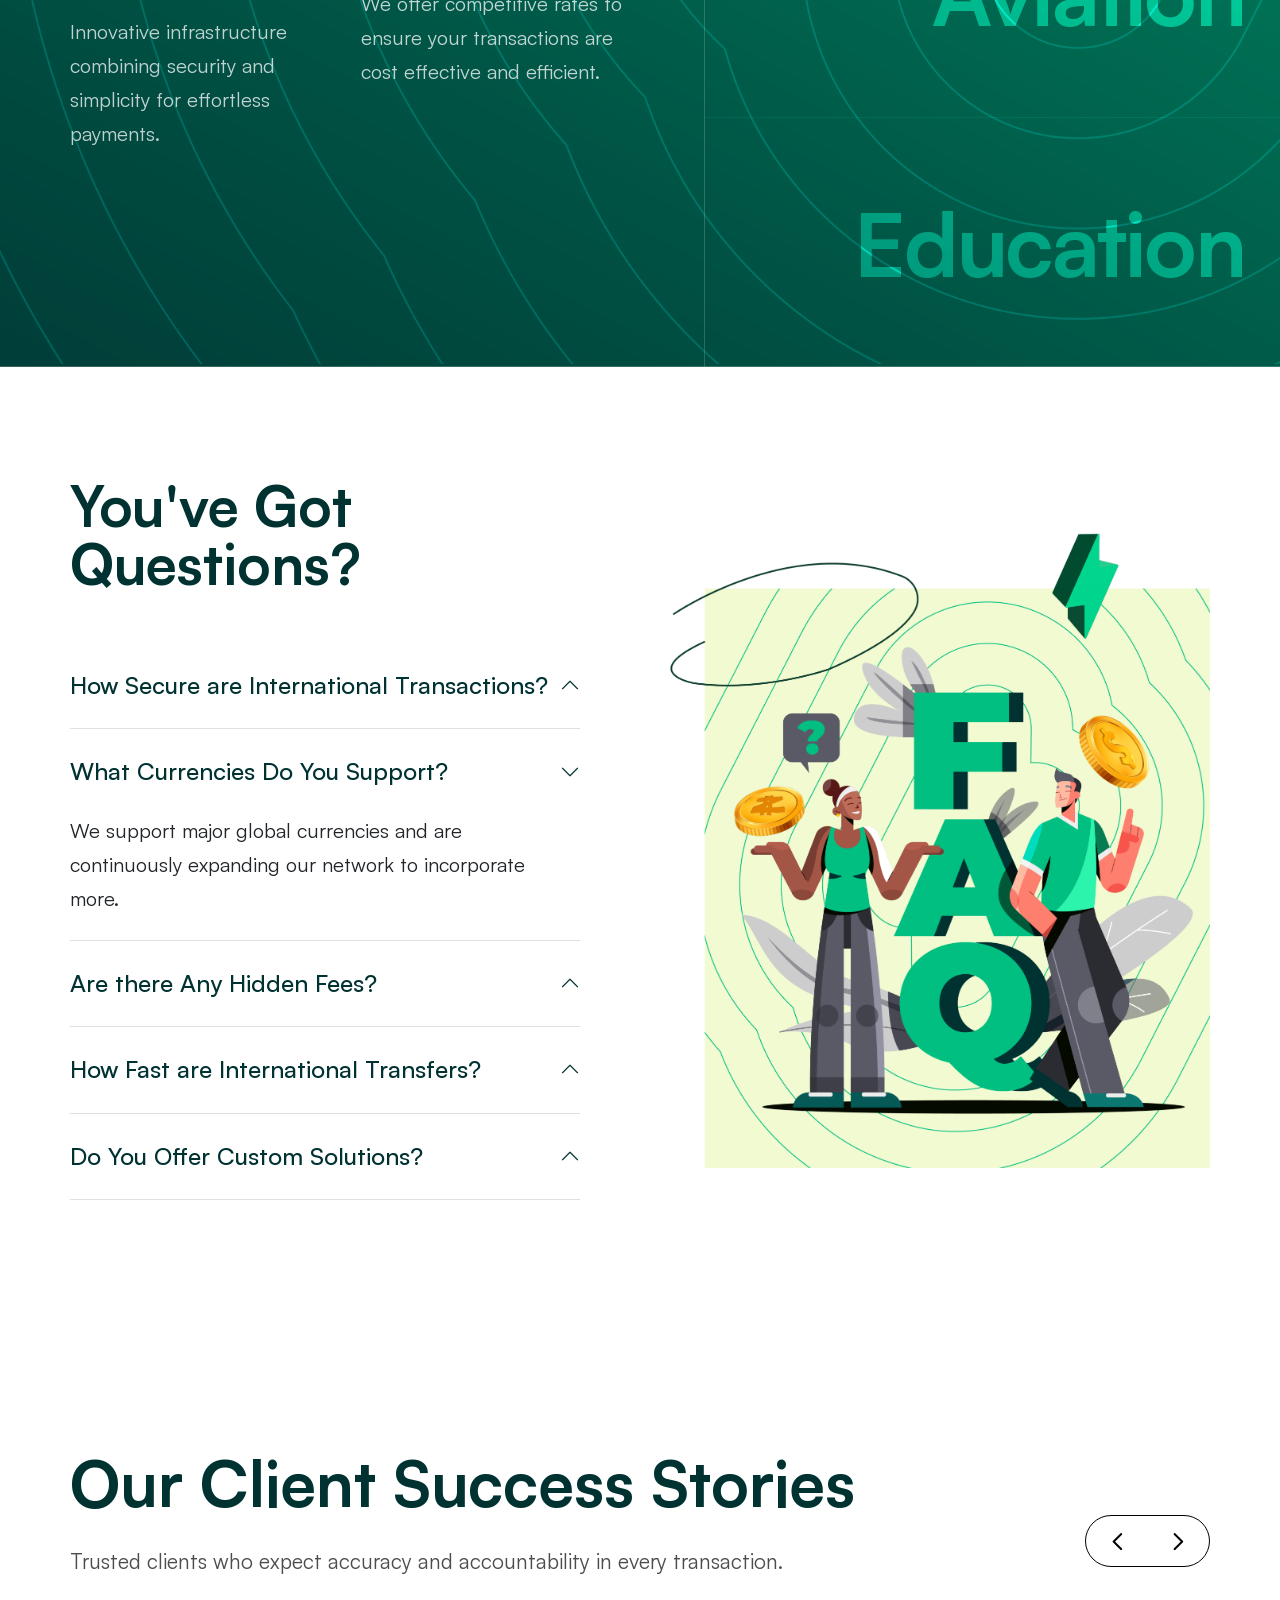
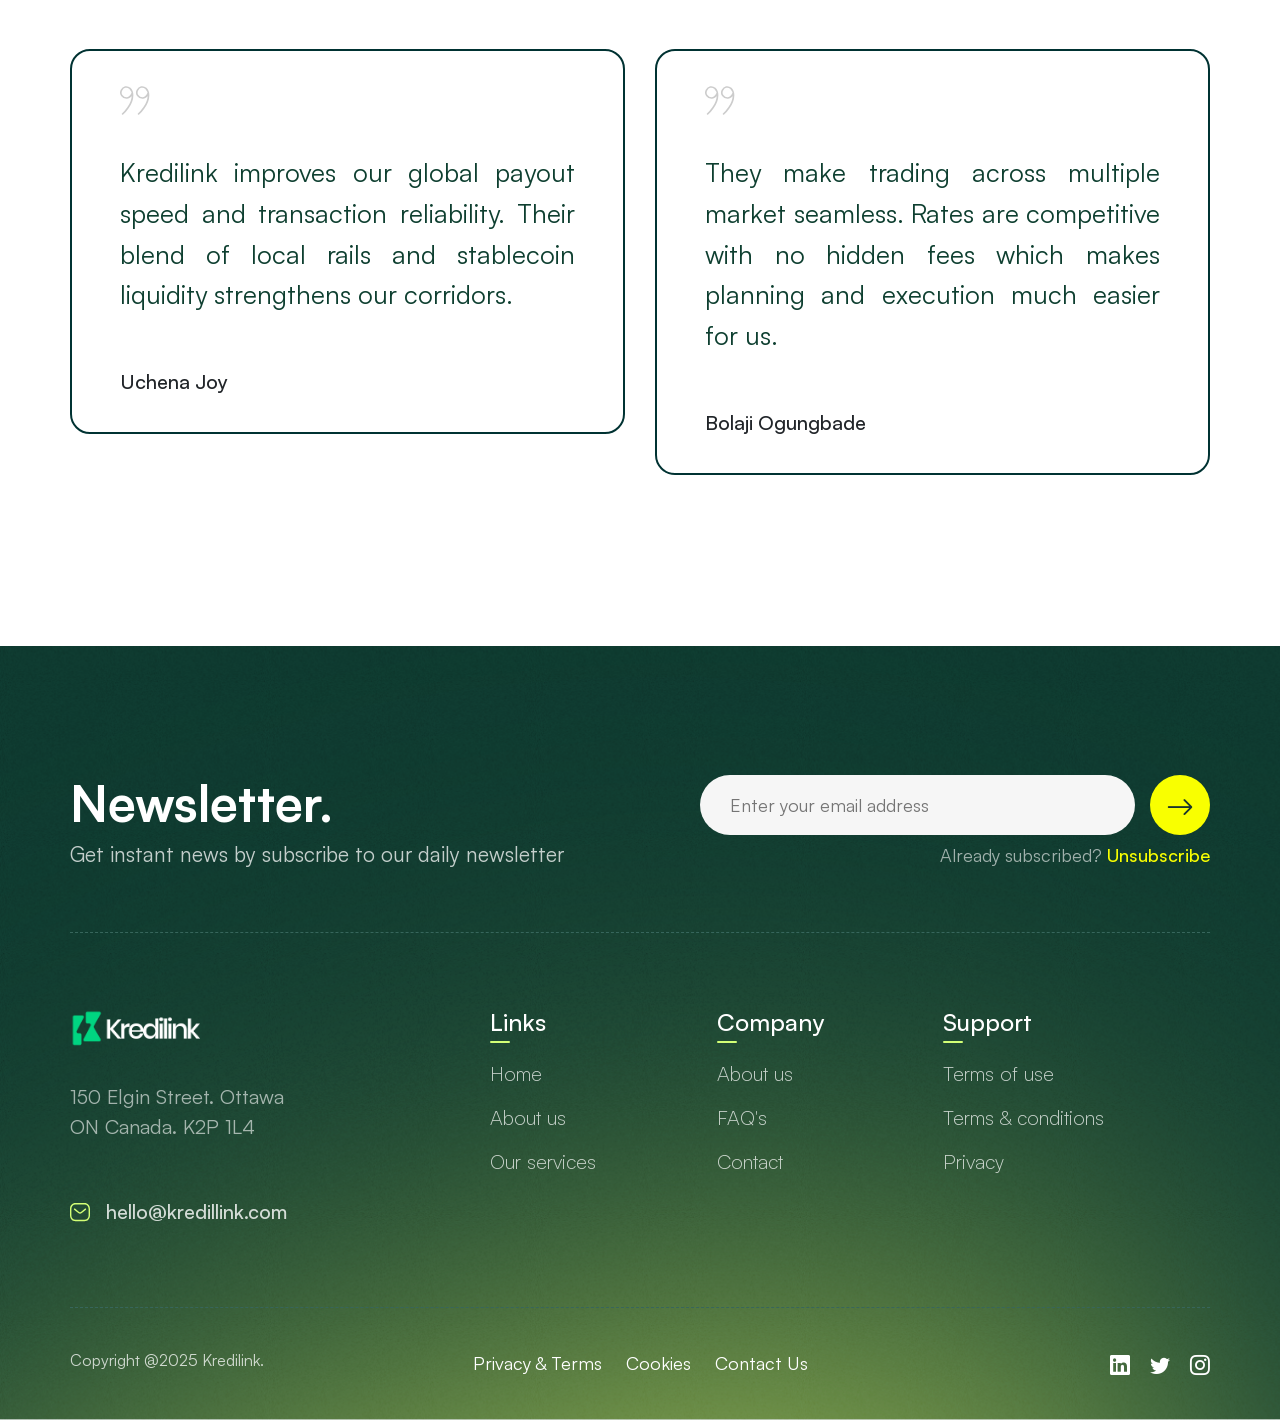
==== commit 47692a58: "Refactor code structure for improved readability and maintainability" ====
--- a/index.html
+++ b/index.html
@@ -4,11 +4,11 @@
 <head>
 	<meta charset="UTF-8">
 	<meta name="keywords" content="Digital marketing agency, Digital marketing company, Digital marketing services">
-	<meta name="description" content="Babun is a beautiful website template designed for Business & Consulting websites.">
+	<meta name="description" content="Kredilink - Your link to seamless payment solution">
     <meta property="og:site_name" content="Babun">
     <meta property="og:url" content="https://creativegigstf.com">
     <meta property="og:type" content="website">
-    <meta property="og:title" content="Babun - Business & Consulting HTML5 Template">
+    <meta property="og:title" content="Kredilink - Your link to seamless payment solution">
 	<meta name='og:image' content='images/assets/ogg.png'>
 	<!-- For IE -->
 	<meta http-equiv="X-UA-Compatible" content="IE=edge">
@@ -23,7 +23,7 @@
 	<meta name="apple-mobile-web-app-status-bar-style" content="#1A4137">
 	<title>Kredilink - Your link to seamless payment solution</title>
 	<!-- Favicon -->
-	<link rel="icon" type="image/png" sizes="56x56" href="images/loader.png">
+	<link rel="icon" type="image/png" sizes="56x56" href="images/fav-icon/favicon.png">
 	<!-- Bootstrap CSS -->
 	<link rel="stylesheet" type="text/css" href="css/bootstrap.min.css" media="all">
 	<!-- Main style sheet -->
@@ -116,7 +116,7 @@
 							</button>
 							<div class="collapse navbar-collapse" id="navbarNav">
 								<ul class="navbar-nav align-items-lg-center">
-									<li class="d-block d-lg-none"><div class="logo"><a href="index.html" class="d-block"><img src="images/logo/logo_01.svg" alt=""></a></div></li>
+									<li class="d-block d-lg-none"><div class="logo"><a href="index.html" class="d-block"><img src="images/logo/logo.png" alt=""></a></div></li>
 									<li class="nav-item dropdown">
 										<a class="nav-link dropdown-toggle" href="#" role="button" data-bs-toggle="dropdown"
 											data-bs-auto-close="outside" aria-expanded="false">Home
@@ -290,7 +290,7 @@
 					</div>
 
 					<div class="section-btn md-mt-40">
-						<a href="service-v1.html" class="btn-thirteen tran3">Explore Liquidity solutions</a>
+						<a href="contact.html" class="btn-thirteen tran3">Explore Liquidity solutions</a>
 					</div>
 					<!-- /.section-subheading -->
 				</div>
@@ -323,8 +323,8 @@
                                 <li>Built-In Compliance & Security</li>
                             </ul>
                             <div class="d-flex justify-content-between align-items-center mt-65 lg-mt-50">
-                                <a href="about-us-v1.html" class="btn-thirteen tran3 flex-fill">Learn More</a>
-                                <a href="about-us-v1.html" class="btn-fourteen tran3s"><i class="bi bi-arrow-right"></i></a>
+                                <a href="about.html" class="btn-thirteen tran3 flex-fill">Learn More</a>
+                                <a href="about.html" class="btn-fourteen tran3s"><i class="bi bi-arrow-right"></i></a>
                             </div>
                         </div>
                     </div>
@@ -555,7 +555,7 @@
 								<div class="d-flex align-items-center justify-content-between">
 									<img src="images/icon/icon_48.svg" alt="" class="icon">
 								</div>
-								<blockquote>Kredilink makes it easy for us to trade and settle across multiple markets without delays. The rates are competitive, and what you see is what you pay. There are no hidden charges, which makes planning and execution much easier for us.</blockquote>
+								<blockquote style="text-align: justify;">They make trading across multiple market seamless. Rates are competitive with no hidden fees which makes planning and execution much easier for us. </blockquote>
 								<div class="d-flex align-items-center justify-content-between">
 									<div class="d-flex align-items-center">
 										<div class="name fw-500 text-dark">Bolaji Ogungbade</div>
@@ -569,7 +569,7 @@
 								<div class="d-flex align-items-center justify-content-between">
 									<img src="images/icon/icon_48.svg" alt="" class="icon">
 								</div>
-								<blockquote>We use Kredilink for cross-border payments, USDT and USDC liquidity, and treasury oversight. Execution is structured, compliant, and cost-efficient.</blockquote>
+								<blockquote style="text-align: justify;">We use Kredilink for cross-border payments, USDT and USDC liquidity, and treasury oversight. Execution is structured, compliant, and cost-efficient.</blockquote>
 								<div class="d-flex align-items-center justify-content-between">
 									<div class="d-flex align-items-center">
 										<div class="name fw-500 text-dark">Abayomi Peters</div>
@@ -583,7 +583,7 @@
 								<div class="d-flex align-items-center justify-content-between">
 									<img src="images/icon/icon_48.svg" alt="" class="icon">
 								</div>
-								<blockquote>Kredilink improves our global payout speed and transaction reliability. Their blend of local rails and stablecoin liquidity strengthens our corridors.</blockquote>
+								<blockquote style="text-align: justify;">Kredilink improves our global payout speed and transaction reliability. Their blend of local rails and stablecoin liquidity strengthens our corridors.</blockquote>
 								<div class="d-flex align-items-center justify-content-between">
 									<div class="d-flex align-items-center">
 										<div class="name fw-500 text-dark">Uchena Joy</div>
--- a/css/style.min.css
+++ b/css/style.min.css
@@ -2522,6 +2522,7 @@
   .navbar-collapse .logo {
     margin-bottom: 10vh;
     padding-left: 12px;
+    width: 200px;
   }
   .white-vr .navbar-collapse {
     background-color: #0c3a30;
@@ -7629,7 +7630,7 @@
   right: 0;
   bottom: 0;
   top: -20%;
-  background: url(../images/assets/bg_04.svg) no-repeat center bottom;
+  background: url(../images/assets/bg_03.svg) no-repeat center bottom;
   background-size: cover;
   z-index: -1;
 }
